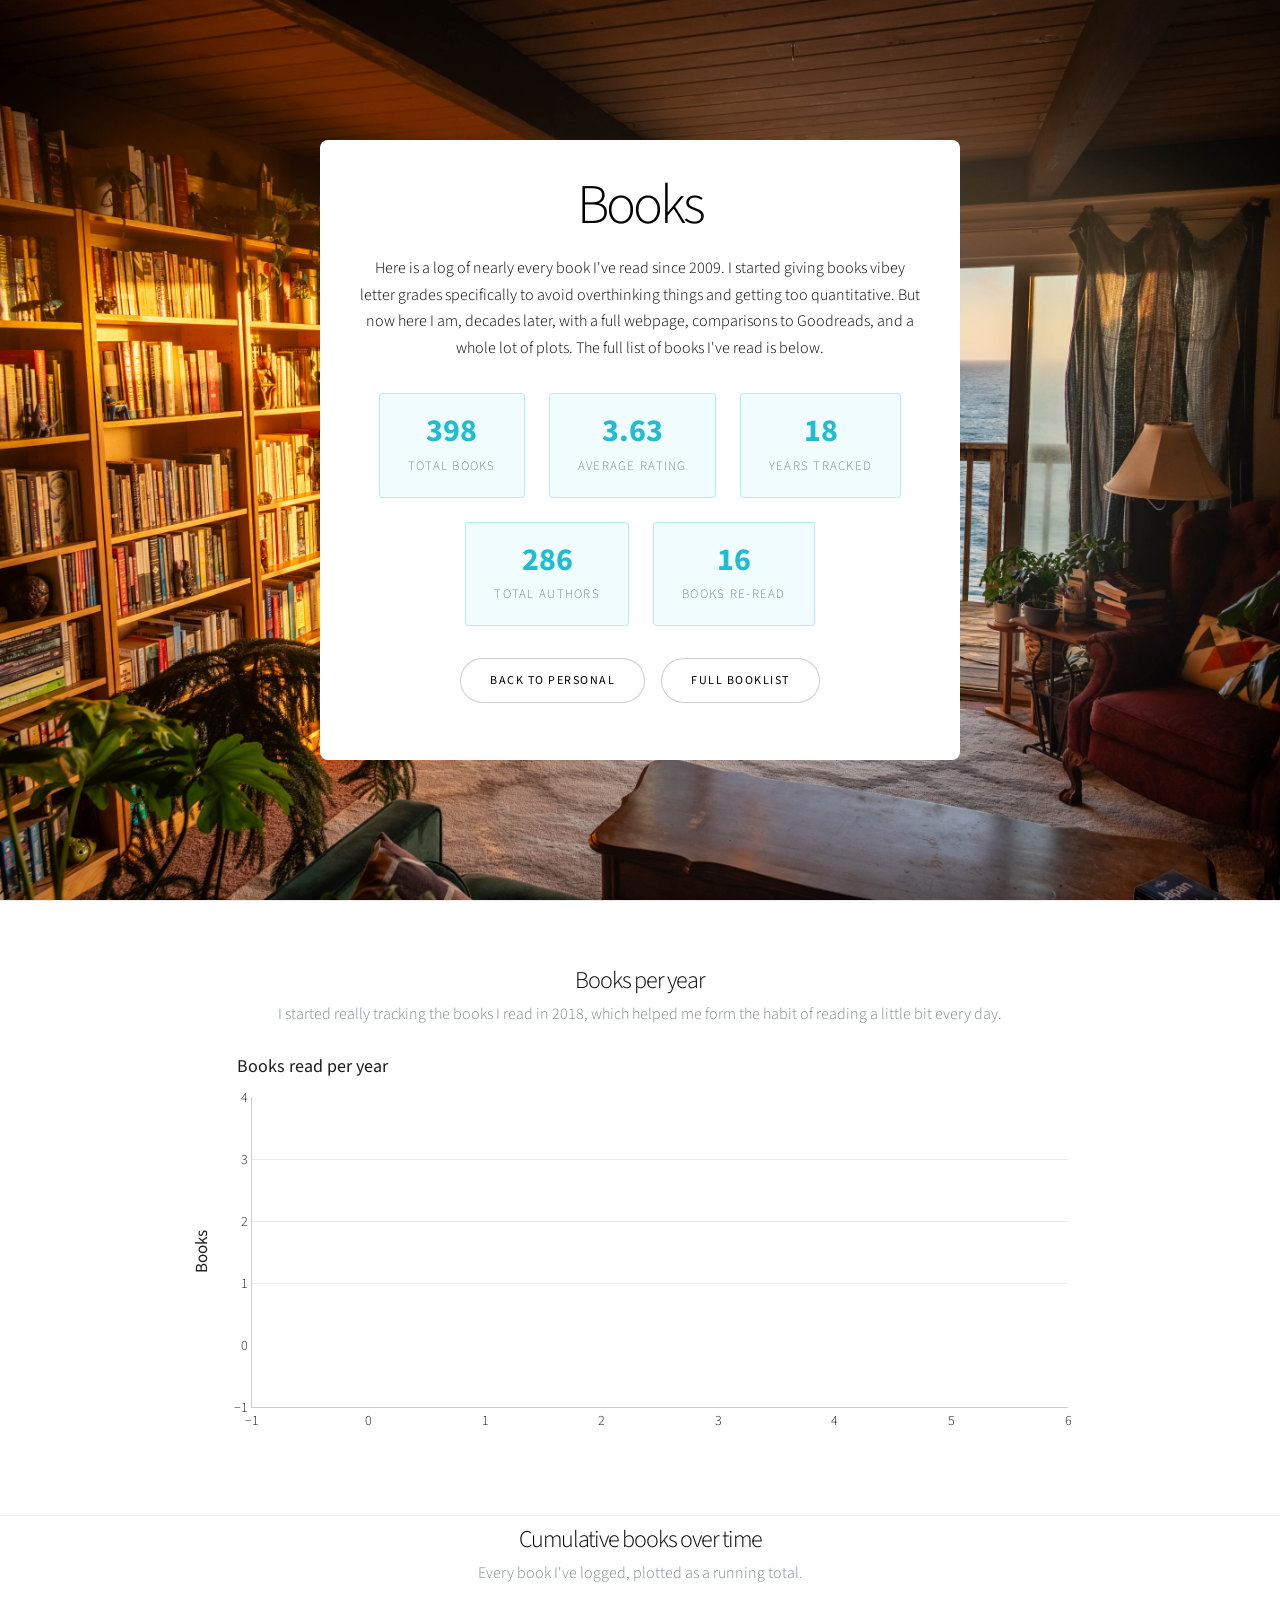
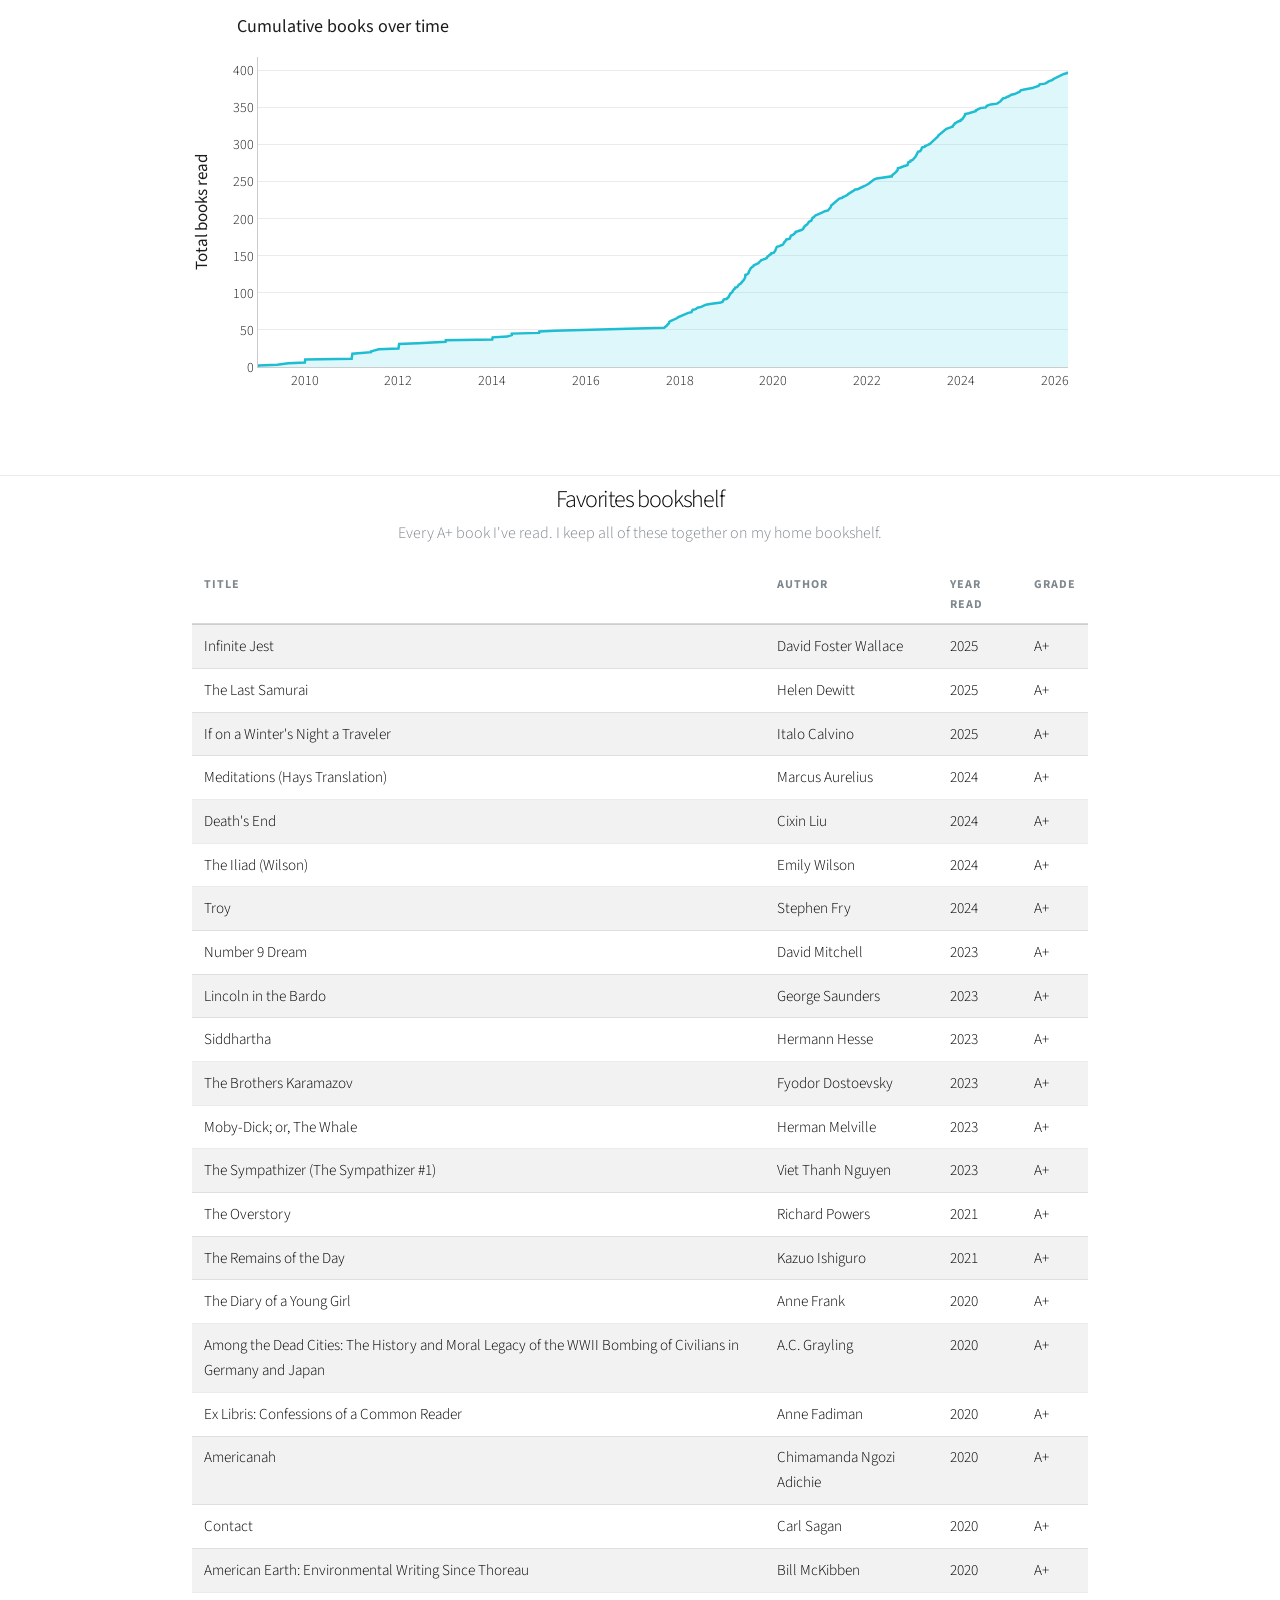
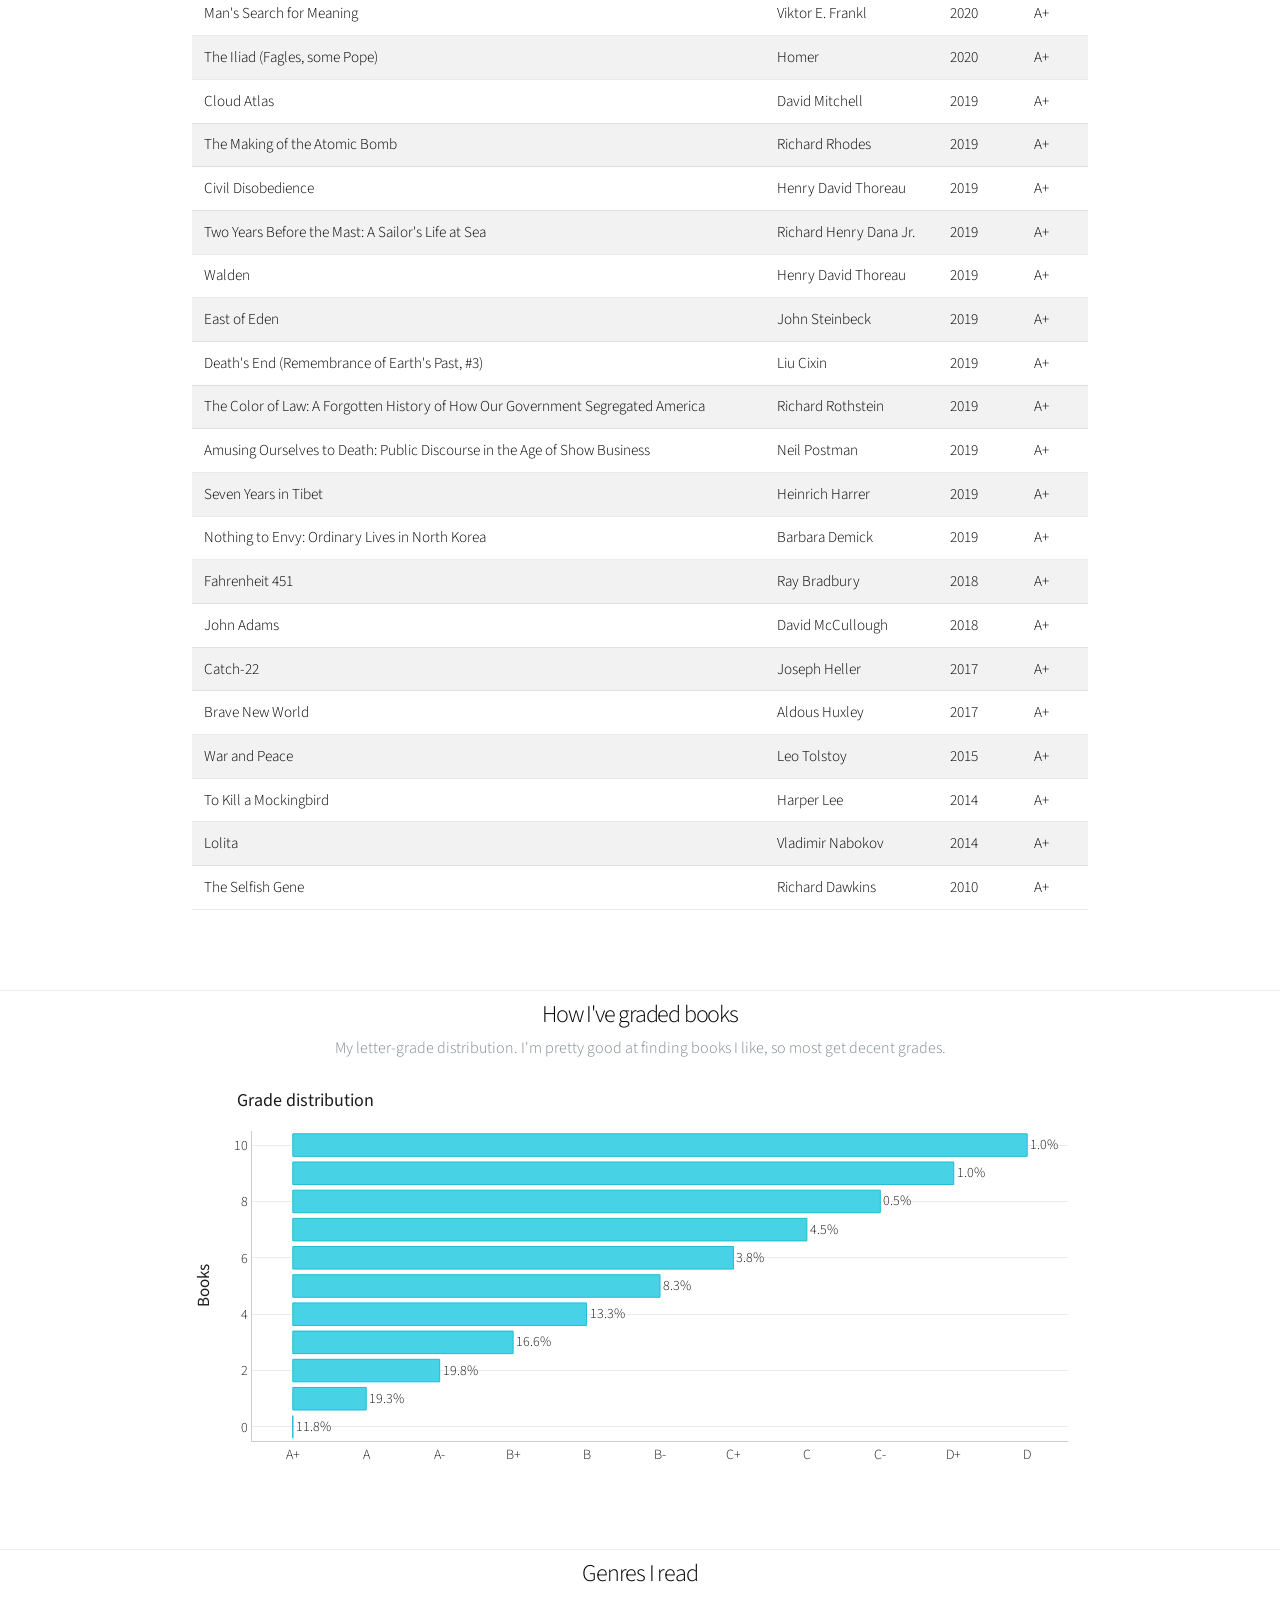
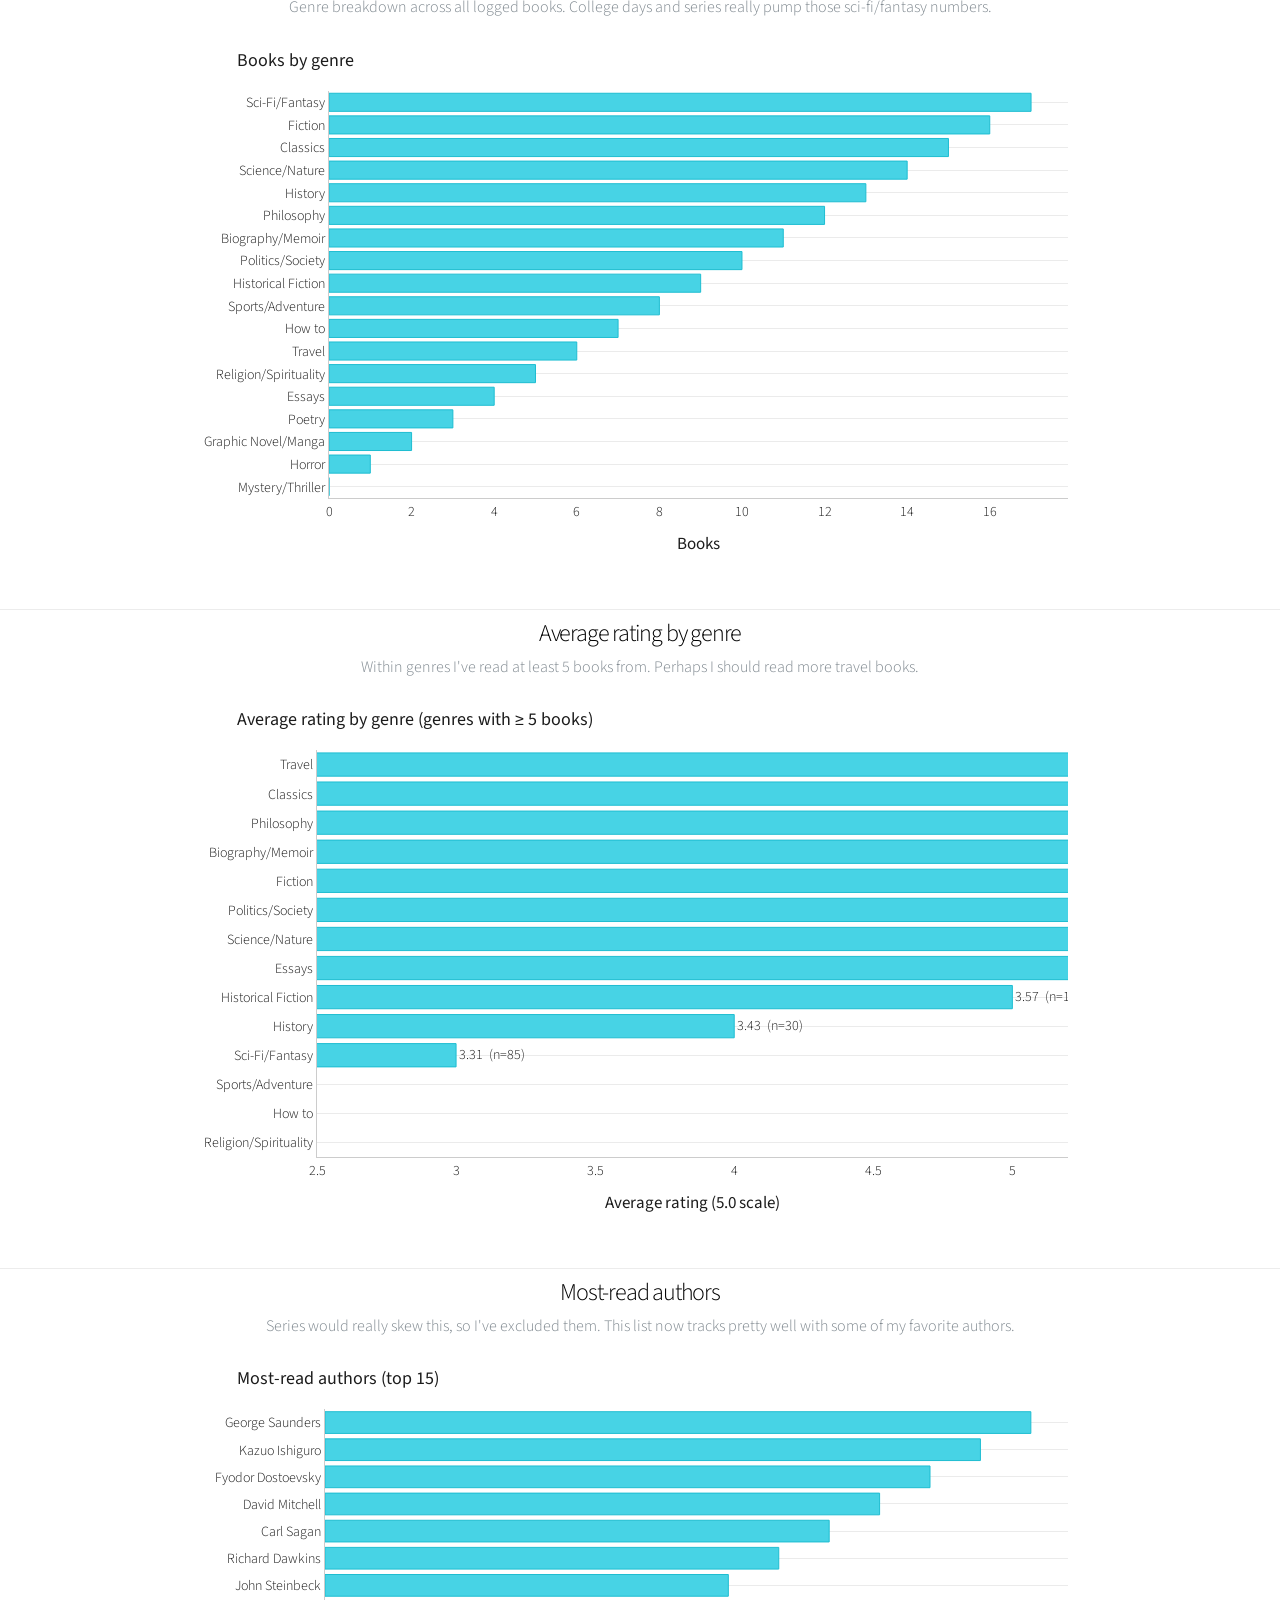
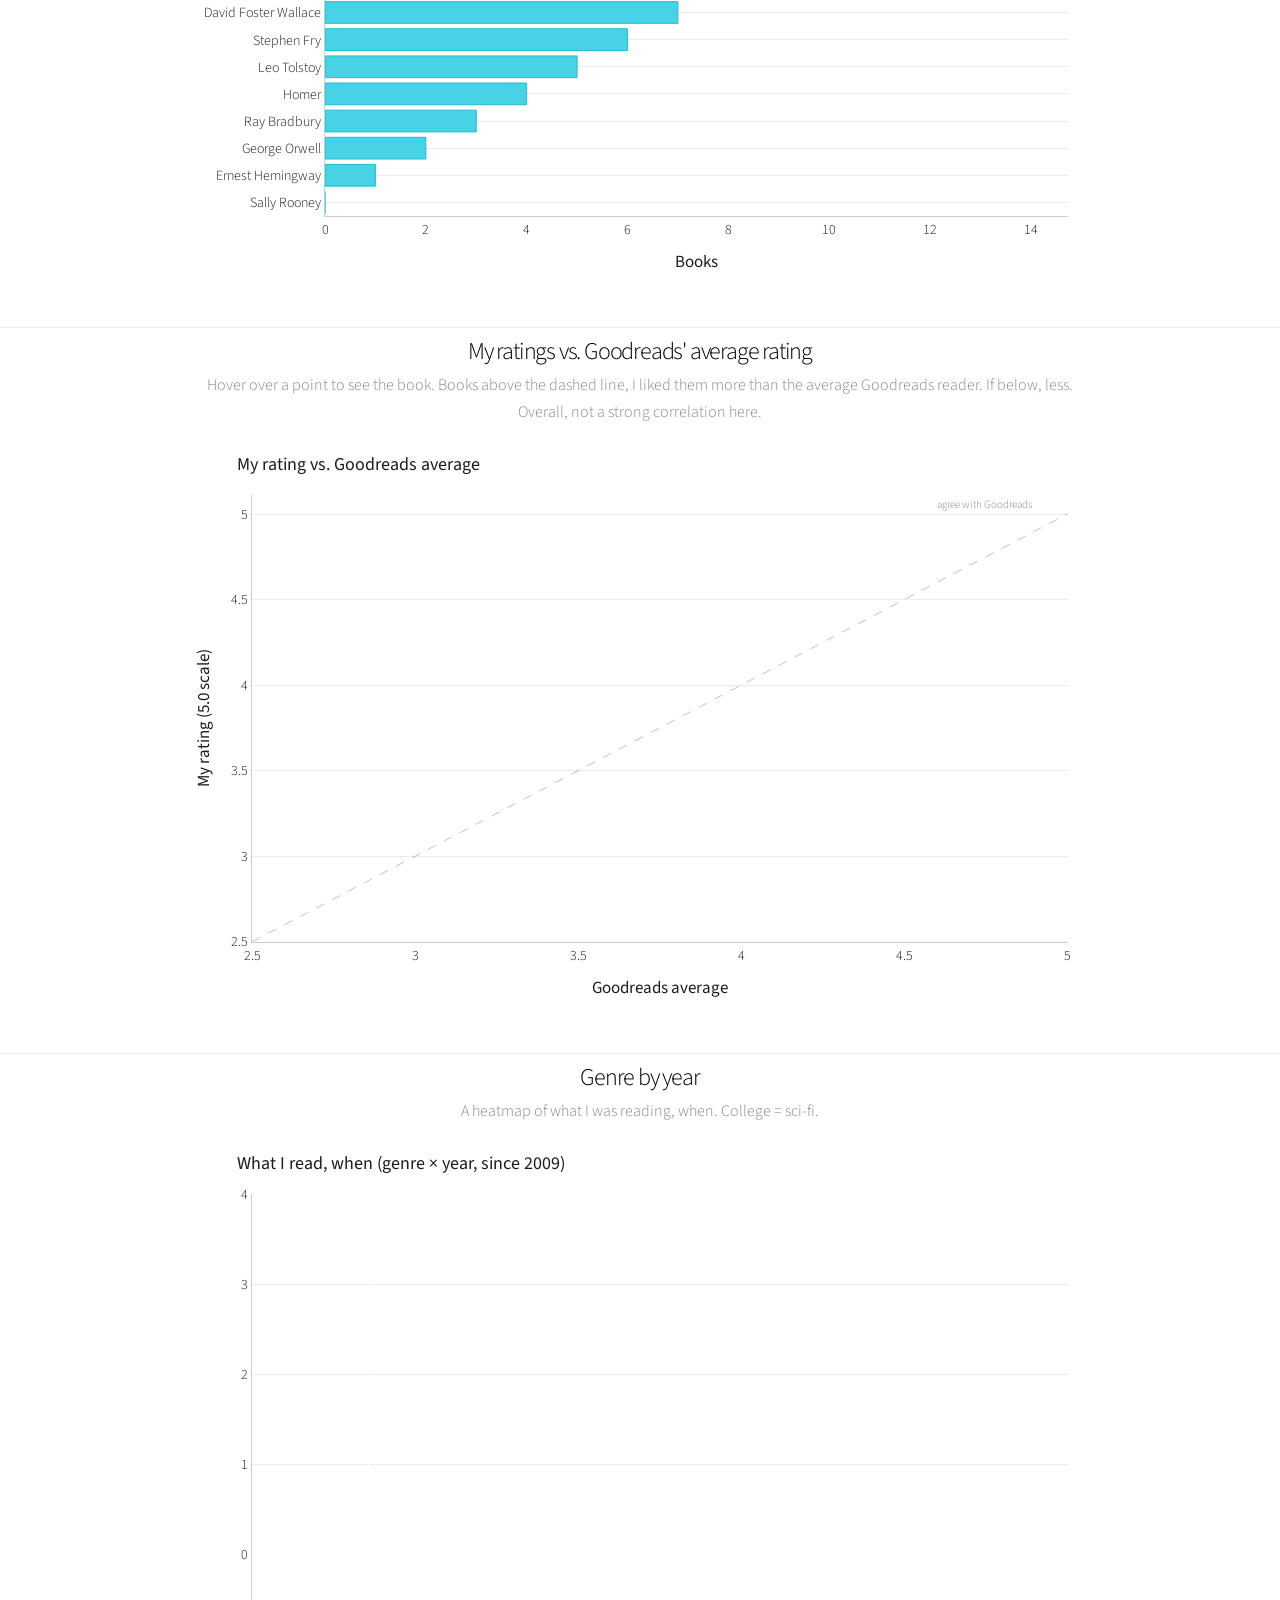
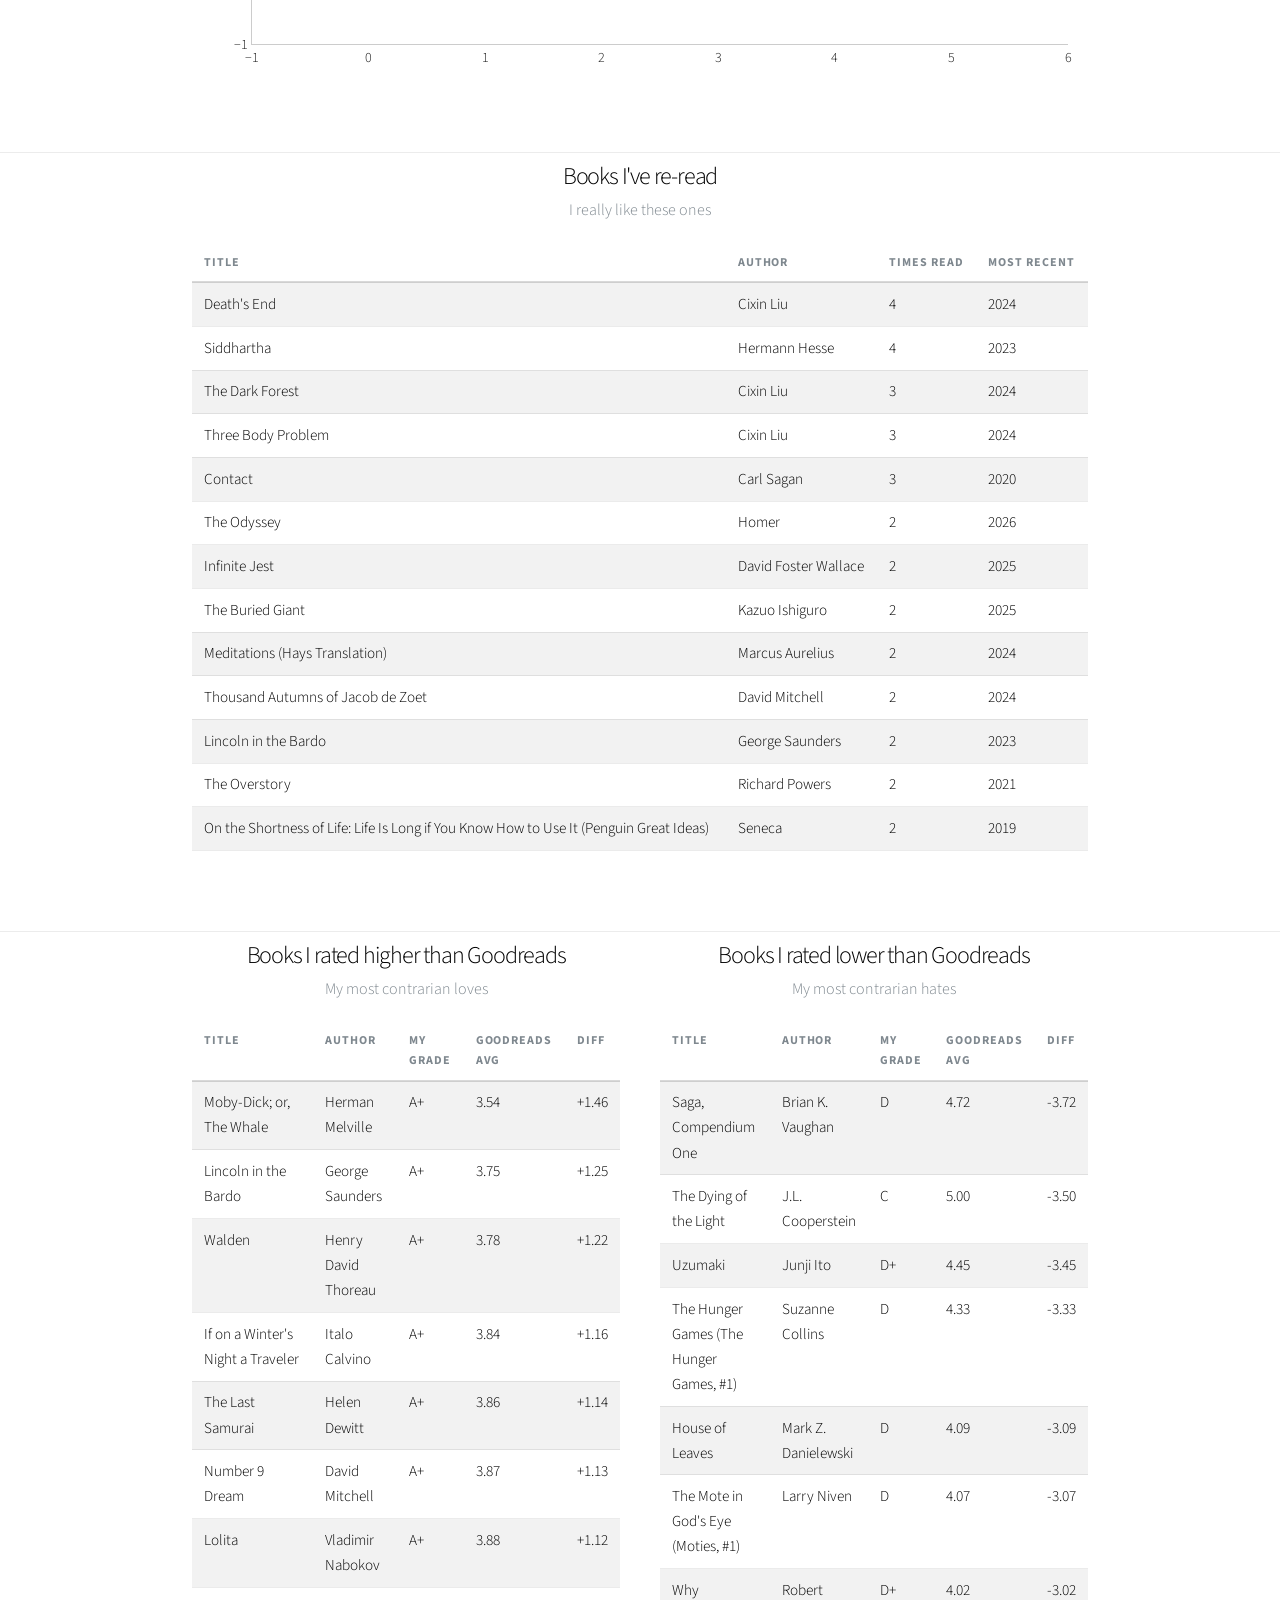
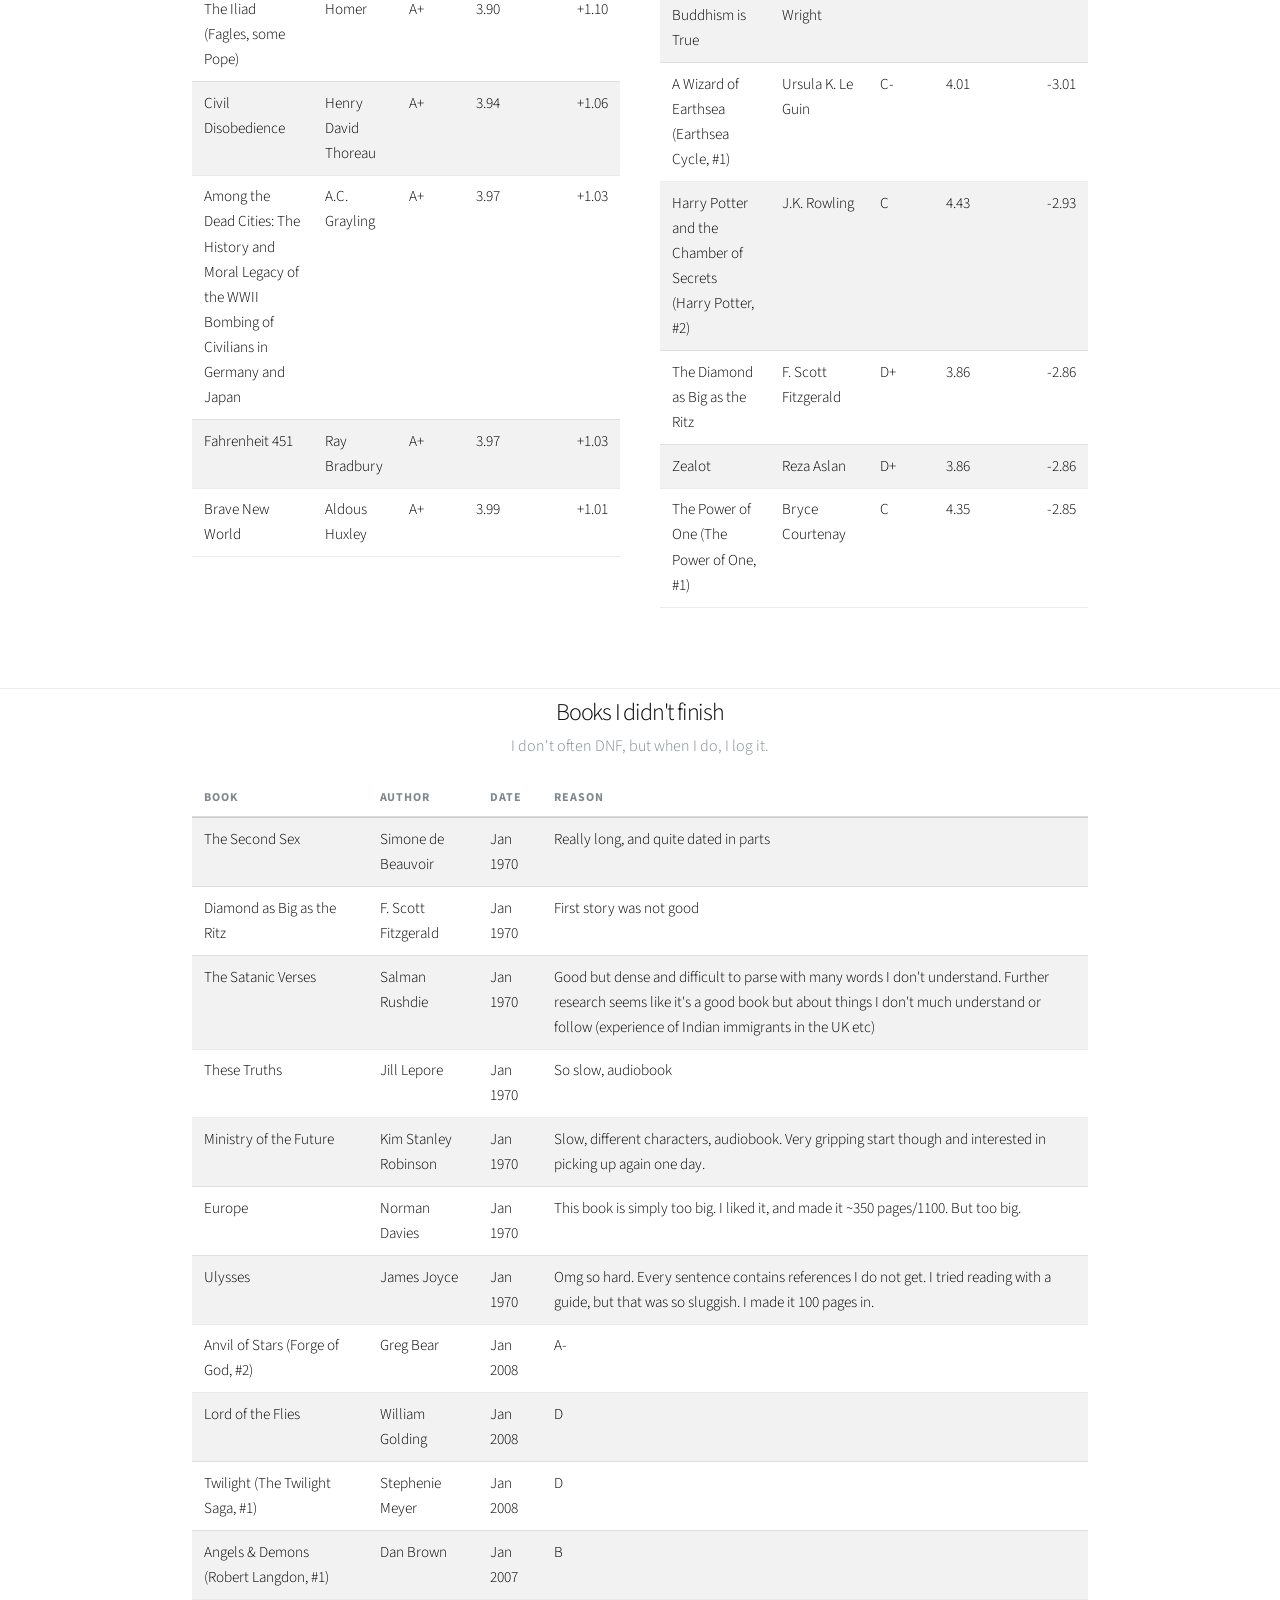
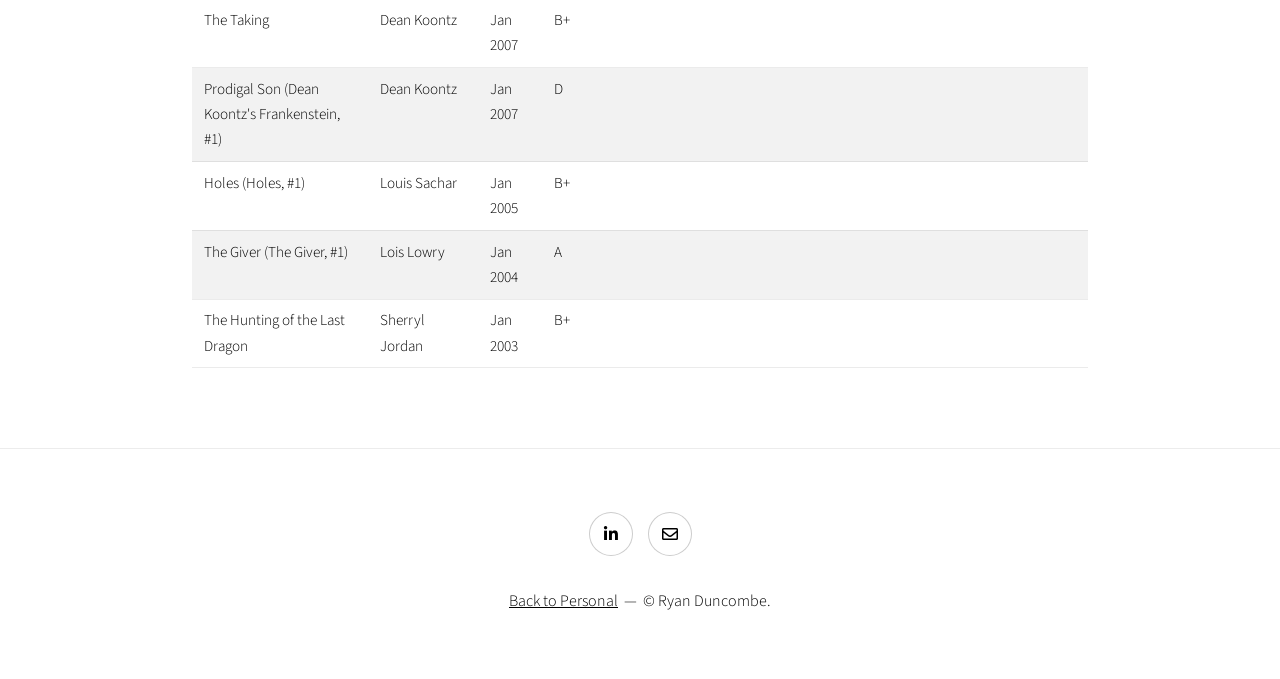
==== books.html @ fa7acc88 "added books.html" ====
<!DOCTYPE HTML>
<html>
<head>
<title>Ryan Duncombe — Books</title>
<meta charset="utf-8" />
<meta name="viewport" content="width=device-width, initial-scale=1, user-scalable=no" />
<link rel="stylesheet" href="assets/css/main.css" />
<noscript><link rel="stylesheet" href="assets/css/noscript.css" /></noscript>
<script src="https://cdn.plot.ly/plotly-2.35.2.min.js" charset="utf-8"></script>
<style>
#wrapper > section.banner .content {
    text-align: center;
    padding: 2rem 2.5rem 1rem;
}
#wrapper > section.banner .content h1 { margin-top: 0; margin-bottom: 1rem; }
#wrapper > section.banner .content .actions { justify-content: center; }

.books-stats {
    list-style: none; padding: 0; margin: 2rem 0 0;
    display: flex; flex-wrap: wrap; gap: 1.5rem; justify-content: center;
}
.books-stats li {
    padding: 1.25rem 1.75rem; min-width: 9rem;
    background: rgba(71, 211, 229, 0.08);
    border: 1px solid rgba(71, 211, 229, 0.35);
    border-radius: 4px; text-align: center;
}
.books-stats .stat-num {
    display: block; font-size: 2rem; font-weight: 700; color: #1ebdd1;
    line-height: 1.1;
}
.books-stats .stat-label {
    display: block; font-size: 0.8rem; letter-spacing: 0.1em;
    text-transform: uppercase; color: #7f888f; margin-top: 0.4rem;
}

.chart-section { padding-bottom: 1rem; }
.chart-section .inner { max-width: 1100px; margin: 0 auto; padding: 3rem 2rem; }
.chart-section + .chart-section .inner { padding-top: 0.5rem; }
.chart-section h3 { margin-bottom: 0.25rem; }
.chart-section .blurb { color: #7f888f; margin-bottom: 1.25rem; }

.books-table { width: 100%; border-collapse: collapse; margin-top: 1rem; }
.books-table th, .books-table td {
    padding: 0.55rem 0.75rem; border-bottom: 1px solid rgba(0,0,0,0.08);
    text-align: left; font-size: 0.95rem;
}
.books-table th {
    font-weight: 700; text-transform: uppercase; letter-spacing: 0.08em;
    font-size: 0.75rem; color: #7f888f; border-bottom: 2px solid rgba(0,0,0,0.15);
}
.books-table tbody tr:hover { background: rgba(71, 211, 229, 0.06); }

.two-col { display: grid; grid-template-columns: 1fr 1fr; gap: 2.5rem; }
@media (max-width: 900px) { .two-col { grid-template-columns: 1fr; } }
</style>
</head>
<body class="is-preload">
<div id="wrapper" class="divided">

  <section class="banner style2 orient-center content-align-center image-position-center onload-image-fade-in fullscreen">
    <div class="content">
      <h1>Books</h1>
      <p>Here is a log of nearly every book I've read since 2009. I started giving books vibey letter grades specifically to avoid overthinking things and getting too quantitative. But now here I am, decades later, with a full webpage, comparisons to Goodreads, and a whole lot of plots. The full list of books I've read is below.</p>
      <ul class="books-stats"><li><span class="stat-num">398</span><span class="stat-label">Total books</span></li><li><span class="stat-num">3.63</span><span class="stat-label">Average rating</span></li><li><span class="stat-num">18</span><span class="stat-label">Years tracked</span></li><li><span class="stat-num">286</span><span class="stat-label">Total authors</span></li><li><span class="stat-num">16</span><span class="stat-label">Books re-read</span></li></ul>
      <ul class="actions" style="justify-content:center; margin-top:2rem;">
        <li><a href="personal.html" class="button">Back to Personal</a></li>
        <li><a href="https://docs.google.com/spreadsheets/d/1mII4DnEvJ5OjeU0u0IXgfmgKPfY6ymeP/edit?gid=2023378342#gid=2023378342" class="button">Full booklist</a></li>
      </ul>
    </div>
    <div class="image">
      <img src="images/books.jpg" alt="" style="object-position: center;" />
    </div>
  </section>

  <section class="wrapper style1 align-center chart-section">
    <div class="inner">
      <h3>Books per year</h3>
      <p class="blurb">I started really tracking the books I read in 2018, which helped me form the habit of reading a little bit every day.</p>
      <div>                            <div id="64319f92-03b7-4457-ab54-23e6d200a0f7" class="plotly-graph-div" style="height:420px; width:100%;"></div>            <script>                window.PLOTLYENV=window.PLOTLYENV || {};                                if (document.getElementById("64319f92-03b7-4457-ab54-23e6d200a0f7")) {                    Plotly.newPlot(                        "64319f92-03b7-4457-ab54-23e6d200a0f7",                        [{"hovertemplate":"\u003cb\u003e%{x}\u003c\u002fb\u003e\u003cbr\u003e%{y} books\u003cextra\u003e\u003c\u002fextra\u003e","marker":{"color":"#47D3E5","line":{"color":"#1ebdd1","width":1}},"x":{"dtype":"i2","bdata":"2QfaB9sH3AfdB94H3wfgB+EH4gfjB+QH5QfmB+cH6AfpB+oH"},"y":{"dtype":"i1","bdata":"BgUOCAQJBAIQGD41JyQ0HxgJ"},"type":"bar"}],                        {"template":{"data":{"histogram2dcontour":[{"type":"histogram2dcontour","colorbar":{"outlinewidth":0,"ticks":""},"colorscale":[[0.0,"#0d0887"],[0.1111111111111111,"#46039f"],[0.2222222222222222,"#7201a8"],[0.3333333333333333,"#9c179e"],[0.4444444444444444,"#bd3786"],[0.5555555555555556,"#d8576b"],[0.6666666666666666,"#ed7953"],[0.7777777777777778,"#fb9f3a"],[0.8888888888888888,"#fdca26"],[1.0,"#f0f921"]]}],"choropleth":[{"type":"choropleth","colorbar":{"outlinewidth":0,"ticks":""}}],"histogram2d":[{"type":"histogram2d","colorbar":{"outlinewidth":0,"ticks":""},"colorscale":[[0.0,"#0d0887"],[0.1111111111111111,"#46039f"],[0.2222222222222222,"#7201a8"],[0.3333333333333333,"#9c179e"],[0.4444444444444444,"#bd3786"],[0.5555555555555556,"#d8576b"],[0.6666666666666666,"#ed7953"],[0.7777777777777778,"#fb9f3a"],[0.8888888888888888,"#fdca26"],[1.0,"#f0f921"]]}],"heatmap":[{"type":"heatmap","colorbar":{"outlinewidth":0,"ticks":""},"colorscale":[[0.0,"#0d0887"],[0.1111111111111111,"#46039f"],[0.2222222222222222,"#7201a8"],[0.3333333333333333,"#9c179e"],[0.4444444444444444,"#bd3786"],[0.5555555555555556,"#d8576b"],[0.6666666666666666,"#ed7953"],[0.7777777777777778,"#fb9f3a"],[0.8888888888888888,"#fdca26"],[1.0,"#f0f921"]]}],"contourcarpet":[{"type":"contourcarpet","colorbar":{"outlinewidth":0,"ticks":""}}],"contour":[{"type":"contour","colorbar":{"outlinewidth":0,"ticks":""},"colorscale":[[0.0,"#0d0887"],[0.1111111111111111,"#46039f"],[0.2222222222222222,"#7201a8"],[0.3333333333333333,"#9c179e"],[0.4444444444444444,"#bd3786"],[0.5555555555555556,"#d8576b"],[0.6666666666666666,"#ed7953"],[0.7777777777777778,"#fb9f3a"],[0.8888888888888888,"#fdca26"],[1.0,"#f0f921"]]}],"surface":[{"type":"surface","colorbar":{"outlinewidth":0,"ticks":""},"colorscale":[[0.0,"#0d0887"],[0.1111111111111111,"#46039f"],[0.2222222222222222,"#7201a8"],[0.3333333333333333,"#9c179e"],[0.4444444444444444,"#bd3786"],[0.5555555555555556,"#d8576b"],[0.6666666666666666,"#ed7953"],[0.7777777777777778,"#fb9f3a"],[0.8888888888888888,"#fdca26"],[1.0,"#f0f921"]]}],"mesh3d":[{"type":"mesh3d","colorbar":{"outlinewidth":0,"ticks":""}}],"scatter":[{"fillpattern":{"fillmode":"overlay","size":10,"solidity":0.2},"type":"scatter"}],"parcoords":[{"type":"parcoords","line":{"colorbar":{"outlinewidth":0,"ticks":""}}}],"scatterpolargl":[{"type":"scatterpolargl","marker":{"colorbar":{"outlinewidth":0,"ticks":""}}}],"bar":[{"error_x":{"color":"#2a3f5f"},"error_y":{"color":"#2a3f5f"},"marker":{"line":{"color":"#E5ECF6","width":0.5},"pattern":{"fillmode":"overlay","size":10,"solidity":0.2}},"type":"bar"}],"scattergeo":[{"type":"scattergeo","marker":{"colorbar":{"outlinewidth":0,"ticks":""}}}],"scatterpolar":[{"type":"scatterpolar","marker":{"colorbar":{"outlinewidth":0,"ticks":""}}}],"histogram":[{"marker":{"pattern":{"fillmode":"overlay","size":10,"solidity":0.2}},"type":"histogram"}],"scattergl":[{"type":"scattergl","marker":{"colorbar":{"outlinewidth":0,"ticks":""}}}],"scatter3d":[{"type":"scatter3d","line":{"colorbar":{"outlinewidth":0,"ticks":""}},"marker":{"colorbar":{"outlinewidth":0,"ticks":""}}}],"scattermap":[{"type":"scattermap","marker":{"colorbar":{"outlinewidth":0,"ticks":""}}}],"scattermapbox":[{"type":"scattermapbox","marker":{"colorbar":{"outlinewidth":0,"ticks":""}}}],"scatterternary":[{"type":"scatterternary","marker":{"colorbar":{"outlinewidth":0,"ticks":""}}}],"scattercarpet":[{"type":"scattercarpet","marker":{"colorbar":{"outlinewidth":0,"ticks":""}}}],"carpet":[{"aaxis":{"endlinecolor":"#2a3f5f","gridcolor":"white","linecolor":"white","minorgridcolor":"white","startlinecolor":"#2a3f5f"},"baxis":{"endlinecolor":"#2a3f5f","gridcolor":"white","linecolor":"white","minorgridcolor":"white","startlinecolor":"#2a3f5f"},"type":"carpet"}],"table":[{"cells":{"fill":{"color":"#EBF0F8"},"line":{"color":"white"}},"header":{"fill":{"color":"#C8D4E3"},"line":{"color":"white"}},"type":"table"}],"barpolar":[{"marker":{"line":{"color":"#E5ECF6","width":0.5},"pattern":{"fillmode":"overlay","size":10,"solidity":0.2}},"type":"barpolar"}],"pie":[{"automargin":true,"type":"pie"}]},"layout":{"autotypenumbers":"strict","colorway":["#636efa","#EF553B","#00cc96","#ab63fa","#FFA15A","#19d3f3","#FF6692","#B6E880","#FF97FF","#FECB52"],"font":{"color":"#2a3f5f"},"hovermode":"closest","hoverlabel":{"align":"left"},"paper_bgcolor":"white","plot_bgcolor":"#E5ECF6","polar":{"bgcolor":"#E5ECF6","angularaxis":{"gridcolor":"white","linecolor":"white","ticks":""},"radialaxis":{"gridcolor":"white","linecolor":"white","ticks":""}},"ternary":{"bgcolor":"#E5ECF6","aaxis":{"gridcolor":"white","linecolor":"white","ticks":""},"baxis":{"gridcolor":"white","linecolor":"white","ticks":""},"caxis":{"gridcolor":"white","linecolor":"white","ticks":""}},"coloraxis":{"colorbar":{"outlinewidth":0,"ticks":""}},"colorscale":{"sequential":[[0.0,"#0d0887"],[0.1111111111111111,"#46039f"],[0.2222222222222222,"#7201a8"],[0.3333333333333333,"#9c179e"],[0.4444444444444444,"#bd3786"],[0.5555555555555556,"#d8576b"],[0.6666666666666666,"#ed7953"],[0.7777777777777778,"#fb9f3a"],[0.8888888888888888,"#fdca26"],[1.0,"#f0f921"]],"sequentialminus":[[0.0,"#0d0887"],[0.1111111111111111,"#46039f"],[0.2222222222222222,"#7201a8"],[0.3333333333333333,"#9c179e"],[0.4444444444444444,"#bd3786"],[0.5555555555555556,"#d8576b"],[0.6666666666666666,"#ed7953"],[0.7777777777777778,"#fb9f3a"],[0.8888888888888888,"#fdca26"],[1.0,"#f0f921"]],"diverging":[[0,"#8e0152"],[0.1,"#c51b7d"],[0.2,"#de77ae"],[0.3,"#f1b6da"],[0.4,"#fde0ef"],[0.5,"#f7f7f7"],[0.6,"#e6f5d0"],[0.7,"#b8e186"],[0.8,"#7fbc41"],[0.9,"#4d9221"],[1,"#276419"]]},"xaxis":{"gridcolor":"white","linecolor":"white","ticks":"","title":{"standoff":15},"zerolinecolor":"white","automargin":true,"zerolinewidth":2},"yaxis":{"gridcolor":"white","linecolor":"white","ticks":"","title":{"standoff":15},"zerolinecolor":"white","automargin":true,"zerolinewidth":2},"scene":{"xaxis":{"backgroundcolor":"#E5ECF6","gridcolor":"white","linecolor":"white","showbackground":true,"ticks":"","zerolinecolor":"white","gridwidth":2},"yaxis":{"backgroundcolor":"#E5ECF6","gridcolor":"white","linecolor":"white","showbackground":true,"ticks":"","zerolinecolor":"white","gridwidth":2},"zaxis":{"backgroundcolor":"#E5ECF6","gridcolor":"white","linecolor":"white","showbackground":true,"ticks":"","zerolinecolor":"white","gridwidth":2}},"shapedefaults":{"line":{"color":"#2a3f5f"}},"annotationdefaults":{"arrowcolor":"#2a3f5f","arrowhead":0,"arrowwidth":1},"geo":{"bgcolor":"white","landcolor":"#E5ECF6","subunitcolor":"white","showland":true,"showlakes":true,"lakecolor":"white"},"title":{"x":0.05},"mapbox":{"style":"light"}}},"title":{"text":"Books read per year","font":{"size":18}},"xaxis":{"title":{},"showgrid":false,"linecolor":"rgba(0,0,0,0.2)"},"yaxis":{"title":{"text":"Books"},"gridcolor":"rgba(0,0,0,0.08)","linecolor":"rgba(0,0,0,0.2)"},"font":{"family":"\"Source Sans Pro\", Helvetica, sans-serif","color":"#1c1c1c","size":14},"margin":{"l":60,"r":20,"t":50,"b":60},"hoverlabel":{"font":{"family":"\"Source Sans Pro\", Helvetica, sans-serif"}},"paper_bgcolor":"rgba(0,0,0,0)","plot_bgcolor":"rgba(0,0,0,0)","height":420},                        {"displaylogo": false, "responsive": true}                    )                };            </script>        </div>
    </div>
  </section>

  <section class="wrapper style1 align-center chart-section">
    <div class="inner">
      <h3>Cumulative books over time</h3>
      <p class="blurb">Every book I've logged, plotted as a running total.</p>
      <div>                            <div id="393f79cc-ad14-458d-8971-ec85436b8035" class="plotly-graph-div" style="height:420px; width:100%;"></div>            <script>                window.PLOTLYENV=window.PLOTLYENV || {};                                if (document.getElementById("393f79cc-ad14-458d-8971-ec85436b8035")) {                    Plotly.newPlot(                        "393f79cc-ad14-458d-8971-ec85436b8035",                        [{"fill":"tozeroy","fillcolor":"rgba(71, 211, 229, 0.18)","hovertemplate":"%{x|%b %Y}\u003cbr\u003e\u003cb\u003e%{y}\u003c\u002fb\u003e books read\u003cextra\u003e\u003c\u002fextra\u003e","line":{"color":"#1ebdd1","width":2.5},"mode":"lines","x":["2009-01-01T00:00:00.000000","2009-01-02T00:00:00.000000","2009-01-03T00:00:00.000000","2009-06-01T00:00:00.000000","2009-06-30T00:00:00.000000","2009-08-25T00:00:00.000000","2010-01-01T00:00:00.000000","2010-01-01T00:00:00.000000","2010-01-02T00:00:00.000000","2010-01-03T00:00:00.000000","2010-01-04T00:00:00.000000","2011-01-01T00:00:00.000000","2011-01-01T00:00:00.000000","2011-01-02T00:00:00.000000","2011-01-03T00:00:00.000000","2011-01-04T00:00:00.000000","2011-01-05T00:00:00.000000","2011-01-06T00:00:00.000000","2011-01-07T00:00:00.000000","2011-06-01T00:00:00.000000","2011-06-01T00:00:00.000000","2011-06-01T00:00:00.000000","2011-07-01T00:00:00.000000","2011-07-15T00:00:00.000000","2011-08-01T00:00:00.000000","2012-01-01T00:00:00.000000","2012-01-01T00:00:00.000000","2012-01-02T00:00:00.000000","2012-01-03T00:00:00.000000","2012-01-04T00:00:00.000000","2012-01-05T00:00:00.000000","2012-01-06T00:00:00.000000","2012-06-01T00:00:00.000000","2013-01-01T00:00:00.000000","2013-01-02T00:00:00.000000","2013-01-03T00:00:00.000000","2013-01-04T00:00:00.000000","2014-01-01T00:00:00.000000","2014-01-02T00:00:00.000000","2014-01-03T00:00:00.000000","2014-01-04T00:00:00.000000","2014-04-27T00:00:00.000000","2014-06-02T00:00:00.000000","2014-06-02T00:00:00.000000","2014-06-02T00:00:00.000000","2014-06-02T00:00:00.000000","2015-01-01T00:00:00.000000","2015-01-02T00:00:00.000000","2015-01-03T00:00:00.000000","2015-05-01T00:00:00.000000","2016-01-01T00:00:00.000000","2016-01-01T00:00:00.000000","2017-05-01T00:00:00.000000","2017-09-03T00:00:00.000000","2017-09-09T00:00:00.000000","2017-09-22T00:00:00.000000","2017-09-25T00:00:00.000000","2017-09-27T00:00:00.000000","2017-10-05T00:00:00.000000","2017-10-10T00:00:00.000000","2017-10-10T00:00:00.000000","2017-10-12T00:00:00.000000","2017-10-21T00:00:00.000000","2017-11-04T00:00:00.000000","2017-11-26T00:00:00.000000","2017-11-28T00:00:00.000000","2017-12-13T00:00:00.000000","2017-12-18T00:00:00.000000","2018-01-01T00:00:00.000000","2018-01-09T00:00:00.000000","2018-01-20T00:00:00.000000","2018-02-02T00:00:00.000000","2018-02-18T00:00:00.000000","2018-03-09T00:00:00.000000","2018-04-03T00:00:00.000000","2018-04-06T00:00:00.000000","2018-04-10T00:00:00.000000","2018-04-12T00:00:00.000000","2018-05-06T00:00:00.000000","2018-05-14T00:00:00.000000","2018-05-20T00:00:00.000000","2018-06-18T00:00:00.000000","2018-06-28T00:00:00.000000","2018-07-13T00:00:00.000000","2018-07-25T00:00:00.000000","2018-08-25T00:00:00.000000","2018-11-14T00:00:00.000000","2018-11-18T00:00:00.000000","2018-12-02T00:00:00.000000","2018-12-05T00:00:00.000000","2018-12-08T00:00:00.000000","2018-12-10T00:00:00.000000","2019-01-03T00:00:00.000000","2019-01-10T00:00:00.000000","2019-01-17T00:00:00.000000","2019-01-20T00:00:00.000000","2019-01-21T00:00:00.000000","2019-01-27T00:00:00.000000","2019-01-30T00:00:00.000000","2019-01-30T00:00:00.000000","2019-02-12T00:00:00.000000","2019-02-16T00:00:00.000000","2019-02-17T00:00:00.000000","2019-02-20T00:00:00.000000","2019-02-27T00:00:00.000000","2019-03-01T00:00:00.000000","2019-03-10T00:00:00.000000","2019-03-10T00:00:00.000000","2019-03-26T00:00:00.000000","2019-03-31T00:00:00.000000","2019-03-31T00:00:00.000000","2019-04-07T00:00:00.000000","2019-04-19T00:00:00.000000","2019-04-25T00:00:00.000000","2019-04-28T00:00:00.000000","2019-05-06T00:00:00.000000","2019-05-12T00:00:00.000000","2019-05-18T00:00:00.000000","2019-05-18T00:00:00.000000","2019-05-21T00:00:00.000000","2019-05-26T00:00:00.000000","2019-05-27T00:00:00.000000","2019-05-27T00:00:00.000000","2019-05-27T00:00:00.000000","2019-05-28T00:00:00.000000","2019-06-13T00:00:00.000000","2019-06-23T00:00:00.000000","2019-06-23T00:00:00.000000","2019-06-23T00:00:00.000000","2019-06-25T00:00:00.000000","2019-06-30T00:00:00.000000","2019-07-01T00:00:00.000000","2019-07-01T00:00:00.000000","2019-07-08T00:00:00.000000","2019-07-13T00:00:00.000000","2019-07-31T00:00:00.000000","2019-07-31T00:00:00.000000","2019-08-01T00:00:00.000000","2019-08-20T00:00:00.000000","2019-09-03T00:00:00.000000","2019-09-08T00:00:00.000000","2019-09-10T00:00:00.000000","2019-09-24T00:00:00.000000","2019-09-24T00:00:00.000000","2019-09-27T00:00:00.000000","2019-10-31T00:00:00.000000","2019-11-02T00:00:00.000000","2019-11-12T00:00:00.000000","2019-11-12T00:00:00.000000","2019-11-17T00:00:00.000000","2019-11-27T00:00:00.000000","2019-12-01T00:00:00.000000","2019-12-14T00:00:00.000000","2019-12-14T00:00:00.000000","2020-01-05T00:00:00.000000","2020-01-12T00:00:00.000000","2020-01-13T00:00:00.000000","2020-01-17T00:00:00.000000","2020-01-18T00:00:00.000000","2020-01-21T00:00:00.000000","2020-01-26T00:00:00.000000","2020-01-28T00:00:00.000000","2020-01-29T00:00:00.000000","2020-02-16T00:00:00.000000","2020-03-09T00:00:00.000000","2020-03-14T00:00:00.000000","2020-03-20T00:00:00.000000","2020-03-21T00:00:00.000000","2020-03-25T00:00:00.000000","2020-04-01T00:00:00.000000","2020-04-04T00:00:00.000000","2020-04-08T00:00:00.000000","2020-04-12T00:00:00.000000","2020-05-08T00:00:00.000000","2020-05-12T00:00:00.000000","2020-05-15T00:00:00.000000","2020-05-17T00:00:00.000000","2020-05-17T00:00:00.000000","2020-06-01T00:00:00.000000","2020-06-08T00:00:00.000000","2020-06-18T00:00:00.000000","2020-06-21T00:00:00.000000","2020-06-22T00:00:00.000000","2020-07-17T00:00:00.000000","2020-08-07T00:00:00.000000","2020-08-11T00:00:00.000000","2020-08-21T00:00:00.000000","2020-08-23T00:00:00.000000","2020-08-24T00:00:00.000000","2020-08-27T00:00:00.000000","2020-09-06T00:00:00.000000","2020-09-08T00:00:00.000000","2020-09-20T00:00:00.000000","2020-09-26T00:00:00.000000","2020-10-03T00:00:00.000000","2020-10-07T00:00:00.000000","2020-10-07T00:00:00.000000","2020-10-22T00:00:00.000000","2020-10-23T00:00:00.000000","2020-10-25T00:00:00.000000","2020-10-30T00:00:00.000000","2020-11-01T00:00:00.000000","2020-11-12T00:00:00.000000","2020-11-15T00:00:00.000000","2020-11-21T00:00:00.000000","2020-12-05T00:00:00.000000","2020-12-28T00:00:00.000000","2021-01-01T00:00:00.000000","2021-01-14T00:00:00.000000","2021-01-23T00:00:00.000000","2021-02-06T00:00:00.000000","2021-03-02T00:00:00.000000","2021-03-09T00:00:00.000000","2021-03-11T00:00:00.000000","2021-03-20T00:00:00.000000","2021-03-21T00:00:00.000000","2021-03-24T00:00:00.000000","2021-03-25T00:00:00.000000","2021-03-28T00:00:00.000000","2021-04-06T00:00:00.000000","2021-04-13T00:00:00.000000","2021-04-20T00:00:00.000000","2021-04-23T00:00:00.000000","2021-04-25T00:00:00.000000","2021-05-02T00:00:00.000000","2021-05-16T00:00:00.000000","2021-05-21T00:00:00.000000","2021-05-29T00:00:00.000000","2021-06-21T00:00:00.000000","2021-06-25T00:00:00.000000","2021-07-10T00:00:00.000000","2021-07-31T00:00:00.000000","2021-08-02T00:00:00.000000","2021-08-05T00:00:00.000000","2021-08-18T00:00:00.000000","2021-08-31T00:00:00.000000","2021-09-05T00:00:00.000000","2021-09-12T00:00:00.000000","2021-09-20T00:00:00.000000","2021-09-26T00:00:00.000000","2021-10-24T00:00:00.000000","2021-11-06T00:00:00.000000","2021-11-29T00:00:00.000000","2021-11-30T00:00:00.000000","2021-12-12T00:00:00.000000","2021-12-23T00:00:00.000000","2022-01-09T00:00:00.000000","2022-01-13T00:00:00.000000","2022-01-20T00:00:00.000000","2022-01-26T00:00:00.000000","2022-02-05T00:00:00.000000","2022-02-09T00:00:00.000000","2022-02-19T00:00:00.000000","2022-02-26T00:00:00.000000","2022-03-17T00:00:00.000000","2022-05-12T00:00:00.000000","2022-06-05T00:00:00.000000","2022-07-13T00:00:00.000000","2022-07-13T00:00:00.000000","2022-07-21T00:00:00.000000","2022-07-28T00:00:00.000000","2022-08-01T00:00:00.000000","2022-08-07T00:00:00.000000","2022-08-15T00:00:00.000000","2022-08-20T00:00:00.000000","2022-08-26T00:00:00.000000","2022-08-28T00:00:00.000000","2022-08-28T00:00:00.000000","2022-08-29T00:00:00.000000","2022-09-19T00:00:00.000000","2022-10-01T00:00:00.000000","2022-10-18T00:00:00.000000","2022-11-11T00:00:00.000000","2022-11-13T00:00:00.000000","2022-11-14T00:00:00.000000","2022-11-17T00:00:00.000000","2022-11-19T00:00:00.000000","2022-12-04T00:00:00.000000","2022-12-05T00:00:00.000000","2022-12-22T00:00:00.000000","2022-12-26T00:00:00.000000","2022-12-26T00:00:00.000000","2023-01-05T00:00:00.000000","2023-01-12T00:00:00.000000","2023-01-15T00:00:00.000000","2023-01-18T00:00:00.000000","2023-01-18T00:00:00.000000","2023-01-23T00:00:00.000000","2023-01-26T00:00:00.000000","2023-01-30T00:00:00.000000","2023-02-02T00:00:00.000000","2023-02-18T00:00:00.000000","2023-02-25T00:00:00.000000","2023-02-27T00:00:00.000000","2023-03-01T00:00:00.000000","2023-03-02T00:00:00.000000","2023-03-05T00:00:00.000000","2023-03-27T00:00:00.000000","2023-03-29T00:00:00.000000","2023-04-16T00:00:00.000000","2023-05-01T00:00:00.000000","2023-05-08T00:00:00.000000","2023-05-12T00:00:00.000000","2023-05-19T00:00:00.000000","2023-05-24T00:00:00.000000","2023-05-26T00:00:00.000000","2023-06-04T00:00:00.000000","2023-06-14T00:00:00.000000","2023-06-15T00:00:00.000000","2023-06-29T00:00:00.000000","2023-07-01T00:00:00.000000","2023-07-08T00:00:00.000000","2023-07-10T00:00:00.000000","2023-07-17T00:00:00.000000","2023-07-20T00:00:00.000000","2023-08-01T00:00:00.000000","2023-08-04T00:00:00.000000","2023-08-16T00:00:00.000000","2023-08-24T00:00:00.000000","2023-08-30T00:00:00.000000","2023-08-31T00:00:00.000000","2023-09-11T00:00:00.000000","2023-09-27T00:00:00.000000","2023-10-16T00:00:00.000000","2023-10-30T00:00:00.000000","2023-10-31T00:00:00.000000","2023-11-12T00:00:00.000000","2023-11-12T00:00:00.000000","2023-11-14T00:00:00.000000","2023-11-24T00:00:00.000000","2023-11-26T00:00:00.000000","2023-12-12T00:00:00.000000","2023-12-30T00:00:00.000000","2023-12-30T00:00:00.000000","2024-01-13T00:00:00.000000","2024-01-16T00:00:00.000000","2024-01-16T00:00:00.000000","2024-01-23T00:00:00.000000","2024-01-28T00:00:00.000000","2024-02-02T00:00:00.000000","2024-02-04T00:00:00.000000","2024-02-04T00:00:00.000000","2024-03-04T00:00:00.000000","2024-03-31T00:00:00.000000","2024-04-16T00:00:00.000000","2024-04-28T00:00:00.000000","2024-04-28T00:00:00.000000","2024-05-09T00:00:00.000000","2024-05-27T00:00:00.000000","2024-06-02T00:00:00.000000","2024-07-14T00:00:00.000000","2024-07-16T00:00:00.000000","2024-07-22T00:00:00.000000","2024-08-06T00:00:00.000000","2024-08-21T00:00:00.000000","2024-10-10T00:00:00.000000","2024-10-21T00:00:00.000000","2024-10-27T00:00:00.000000","2024-11-05T00:00:00.000000","2024-11-10T00:00:00.000000","2024-11-16T00:00:00.000000","2024-11-18T00:00:00.000000","2024-11-25T00:00:00.000000","2024-12-19T00:00:00.000000","2024-12-23T00:00:00.000000","2025-01-10T00:00:00.000000","2025-01-17T00:00:00.000000","2025-01-29T00:00:00.000000","2025-02-24T00:00:00.000000","2025-03-04T00:00:00.000000","2025-03-20T00:00:00.000000","2025-04-05T00:00:00.000000","2025-04-06T00:00:00.000000","2025-04-12T00:00:00.000000","2025-05-10T00:00:00.000000","2025-06-23T00:00:00.000000","2025-07-13T00:00:00.000000","2025-07-26T00:00:00.000000","2025-08-23T00:00:00.000000","2025-08-30T00:00:00.000000","2025-09-04T00:00:00.000000","2025-09-06T00:00:00.000000","2025-10-19T00:00:00.000000","2025-11-08T00:00:00.000000","2025-11-08T00:00:00.000000","2025-11-16T00:00:00.000000","2025-12-14T00:00:00.000000","2025-12-17T00:00:00.000000","2025-12-21T00:00:00.000000","2026-01-03T00:00:00.000000","2026-01-16T00:00:00.000000","2026-01-21T00:00:00.000000","2026-01-28T00:00:00.000000","2026-02-16T00:00:00.000000","2026-03-04T00:00:00.000000","2026-03-15T00:00:00.000000","2026-04-04T00:00:00.000000","2026-04-16T00:00:00.000000"],"y":{"dtype":"i2","bdata":"[base64]\u002fAMAAwQDCAMMAxADFAMYAxwDIAMkAygDLAMwAzQDOAM8A0ADRANIA0wDUANUA1gDXANgA2QDaANsA3ADdAN4A3wDgAOEA4gDjAOQA5QDmAOcA6ADpAOoA6wDsAO0A7gDvAPAA8QDyAPMA9AD1APYA9wD4APkA+gD7APwA\[base64]\u002fAYABgQGCAYMBhAGFAYYBhwGIAYkBigGLAYwBjQGOAQ=="},"type":"scatter"}],                        {"template":{"data":{"histogram2dcontour":[{"type":"histogram2dcontour","colorbar":{"outlinewidth":0,"ticks":""},"colorscale":[[0.0,"#0d0887"],[0.1111111111111111,"#46039f"],[0.2222222222222222,"#7201a8"],[0.3333333333333333,"#9c179e"],[0.4444444444444444,"#bd3786"],[0.5555555555555556,"#d8576b"],[0.6666666666666666,"#ed7953"],[0.7777777777777778,"#fb9f3a"],[0.8888888888888888,"#fdca26"],[1.0,"#f0f921"]]}],"choropleth":[{"type":"choropleth","colorbar":{"outlinewidth":0,"ticks":""}}],"histogram2d":[{"type":"histogram2d","colorbar":{"outlinewidth":0,"ticks":""},"colorscale":[[0.0,"#0d0887"],[0.1111111111111111,"#46039f"],[0.2222222222222222,"#7201a8"],[0.3333333333333333,"#9c179e"],[0.4444444444444444,"#bd3786"],[0.5555555555555556,"#d8576b"],[0.6666666666666666,"#ed7953"],[0.7777777777777778,"#fb9f3a"],[0.8888888888888888,"#fdca26"],[1.0,"#f0f921"]]}],"heatmap":[{"type":"heatmap","colorbar":{"outlinewidth":0,"ticks":""},"colorscale":[[0.0,"#0d0887"],[0.1111111111111111,"#46039f"],[0.2222222222222222,"#7201a8"],[0.3333333333333333,"#9c179e"],[0.4444444444444444,"#bd3786"],[0.5555555555555556,"#d8576b"],[0.6666666666666666,"#ed7953"],[0.7777777777777778,"#fb9f3a"],[0.8888888888888888,"#fdca26"],[1.0,"#f0f921"]]}],"contourcarpet":[{"type":"contourcarpet","colorbar":{"outlinewidth":0,"ticks":""}}],"contour":[{"type":"contour","colorbar":{"outlinewidth":0,"ticks":""},"colorscale":[[0.0,"#0d0887"],[0.1111111111111111,"#46039f"],[0.2222222222222222,"#7201a8"],[0.3333333333333333,"#9c179e"],[0.4444444444444444,"#bd3786"],[0.5555555555555556,"#d8576b"],[0.6666666666666666,"#ed7953"],[0.7777777777777778,"#fb9f3a"],[0.8888888888888888,"#fdca26"],[1.0,"#f0f921"]]}],"surface":[{"type":"surface","colorbar":{"outlinewidth":0,"ticks":""},"colorscale":[[0.0,"#0d0887"],[0.1111111111111111,"#46039f"],[0.2222222222222222,"#7201a8"],[0.3333333333333333,"#9c179e"],[0.4444444444444444,"#bd3786"],[0.5555555555555556,"#d8576b"],[0.6666666666666666,"#ed7953"],[0.7777777777777778,"#fb9f3a"],[0.8888888888888888,"#fdca26"],[1.0,"#f0f921"]]}],"mesh3d":[{"type":"mesh3d","colorbar":{"outlinewidth":0,"ticks":""}}],"scatter":[{"fillpattern":{"fillmode":"overlay","size":10,"solidity":0.2},"type":"scatter"}],"parcoords":[{"type":"parcoords","line":{"colorbar":{"outlinewidth":0,"ticks":""}}}],"scatterpolargl":[{"type":"scatterpolargl","marker":{"colorbar":{"outlinewidth":0,"ticks":""}}}],"bar":[{"error_x":{"color":"#2a3f5f"},"error_y":{"color":"#2a3f5f"},"marker":{"line":{"color":"#E5ECF6","width":0.5},"pattern":{"fillmode":"overlay","size":10,"solidity":0.2}},"type":"bar"}],"scattergeo":[{"type":"scattergeo","marker":{"colorbar":{"outlinewidth":0,"ticks":""}}}],"scatterpolar":[{"type":"scatterpolar","marker":{"colorbar":{"outlinewidth":0,"ticks":""}}}],"histogram":[{"marker":{"pattern":{"fillmode":"overlay","size":10,"solidity":0.2}},"type":"histogram"}],"scattergl":[{"type":"scattergl","marker":{"colorbar":{"outlinewidth":0,"ticks":""}}}],"scatter3d":[{"type":"scatter3d","line":{"colorbar":{"outlinewidth":0,"ticks":""}},"marker":{"colorbar":{"outlinewidth":0,"ticks":""}}}],"scattermap":[{"type":"scattermap","marker":{"colorbar":{"outlinewidth":0,"ticks":""}}}],"scattermapbox":[{"type":"scattermapbox","marker":{"colorbar":{"outlinewidth":0,"ticks":""}}}],"scatterternary":[{"type":"scatterternary","marker":{"colorbar":{"outlinewidth":0,"ticks":""}}}],"scattercarpet":[{"type":"scattercarpet","marker":{"colorbar":{"outlinewidth":0,"ticks":""}}}],"carpet":[{"aaxis":{"endlinecolor":"#2a3f5f","gridcolor":"white","linecolor":"white","minorgridcolor":"white","startlinecolor":"#2a3f5f"},"baxis":{"endlinecolor":"#2a3f5f","gridcolor":"white","linecolor":"white","minorgridcolor":"white","startlinecolor":"#2a3f5f"},"type":"carpet"}],"table":[{"cells":{"fill":{"color":"#EBF0F8"},"line":{"color":"white"}},"header":{"fill":{"color":"#C8D4E3"},"line":{"color":"white"}},"type":"table"}],"barpolar":[{"marker":{"line":{"color":"#E5ECF6","width":0.5},"pattern":{"fillmode":"overlay","size":10,"solidity":0.2}},"type":"barpolar"}],"pie":[{"automargin":true,"type":"pie"}]},"layout":{"autotypenumbers":"strict","colorway":["#636efa","#EF553B","#00cc96","#ab63fa","#FFA15A","#19d3f3","#FF6692","#B6E880","#FF97FF","#FECB52"],"font":{"color":"#2a3f5f"},"hovermode":"closest","hoverlabel":{"align":"left"},"paper_bgcolor":"white","plot_bgcolor":"#E5ECF6","polar":{"bgcolor":"#E5ECF6","angularaxis":{"gridcolor":"white","linecolor":"white","ticks":""},"radialaxis":{"gridcolor":"white","linecolor":"white","ticks":""}},"ternary":{"bgcolor":"#E5ECF6","aaxis":{"gridcolor":"white","linecolor":"white","ticks":""},"baxis":{"gridcolor":"white","linecolor":"white","ticks":""},"caxis":{"gridcolor":"white","linecolor":"white","ticks":""}},"coloraxis":{"colorbar":{"outlinewidth":0,"ticks":""}},"colorscale":{"sequential":[[0.0,"#0d0887"],[0.1111111111111111,"#46039f"],[0.2222222222222222,"#7201a8"],[0.3333333333333333,"#9c179e"],[0.4444444444444444,"#bd3786"],[0.5555555555555556,"#d8576b"],[0.6666666666666666,"#ed7953"],[0.7777777777777778,"#fb9f3a"],[0.8888888888888888,"#fdca26"],[1.0,"#f0f921"]],"sequentialminus":[[0.0,"#0d0887"],[0.1111111111111111,"#46039f"],[0.2222222222222222,"#7201a8"],[0.3333333333333333,"#9c179e"],[0.4444444444444444,"#bd3786"],[0.5555555555555556,"#d8576b"],[0.6666666666666666,"#ed7953"],[0.7777777777777778,"#fb9f3a"],[0.8888888888888888,"#fdca26"],[1.0,"#f0f921"]],"diverging":[[0,"#8e0152"],[0.1,"#c51b7d"],[0.2,"#de77ae"],[0.3,"#f1b6da"],[0.4,"#fde0ef"],[0.5,"#f7f7f7"],[0.6,"#e6f5d0"],[0.7,"#b8e186"],[0.8,"#7fbc41"],[0.9,"#4d9221"],[1,"#276419"]]},"xaxis":{"gridcolor":"white","linecolor":"white","ticks":"","title":{"standoff":15},"zerolinecolor":"white","automargin":true,"zerolinewidth":2},"yaxis":{"gridcolor":"white","linecolor":"white","ticks":"","title":{"standoff":15},"zerolinecolor":"white","automargin":true,"zerolinewidth":2},"scene":{"xaxis":{"backgroundcolor":"#E5ECF6","gridcolor":"white","linecolor":"white","showbackground":true,"ticks":"","zerolinecolor":"white","gridwidth":2},"yaxis":{"backgroundcolor":"#E5ECF6","gridcolor":"white","linecolor":"white","showbackground":true,"ticks":"","zerolinecolor":"white","gridwidth":2},"zaxis":{"backgroundcolor":"#E5ECF6","gridcolor":"white","linecolor":"white","showbackground":true,"ticks":"","zerolinecolor":"white","gridwidth":2}},"shapedefaults":{"line":{"color":"#2a3f5f"}},"annotationdefaults":{"arrowcolor":"#2a3f5f","arrowhead":0,"arrowwidth":1},"geo":{"bgcolor":"white","landcolor":"#E5ECF6","subunitcolor":"white","showland":true,"showlakes":true,"lakecolor":"white"},"title":{"x":0.05},"mapbox":{"style":"light"}}},"title":{"text":"Cumulative books over time","font":{"size":18}},"xaxis":{"title":{},"showgrid":false,"linecolor":"rgba(0,0,0,0.2)"},"yaxis":{"title":{"text":"Total books read"},"gridcolor":"rgba(0,0,0,0.08)","linecolor":"rgba(0,0,0,0.2)"},"font":{"family":"\"Source Sans Pro\", Helvetica, sans-serif","color":"#1c1c1c","size":14},"margin":{"l":60,"r":20,"t":50,"b":60},"hoverlabel":{"font":{"family":"\"Source Sans Pro\", Helvetica, sans-serif"}},"paper_bgcolor":"rgba(0,0,0,0)","plot_bgcolor":"rgba(0,0,0,0)","height":420},                        {"displaylogo": false, "responsive": true}                    )                };            </script>        </div>
    </div>
  </section>

  <section class="wrapper style1 align-center chart-section">
    <div class="inner">
      <h3>Favorites bookshelf</h3>
      <p class="blurb">Every A+ book I've read. I keep all of these together on my home bookshelf.</p>
      <table class="books-table"><thead><tr><th>Title</th><th>Author</th><th>Year read</th><th>Grade</th></tr></thead><tbody><tr><td>Infinite Jest</td><td>David Foster Wallace</td><td>2025</td><td>A+</td></tr><tr><td>The Last Samurai</td><td>Helen Dewitt</td><td>2025</td><td>A+</td></tr><tr><td>If on a Winter&#x27;s Night a Traveler</td><td>Italo Calvino</td><td>2025</td><td>A+</td></tr><tr><td>Meditations (Hays Translation)</td><td>Marcus Aurelius</td><td>2024</td><td>A+</td></tr><tr><td>Death&#x27;s End</td><td>Cixin Liu</td><td>2024</td><td>A+</td></tr><tr><td>The Iliad (Wilson)</td><td>Emily Wilson</td><td>2024</td><td>A+</td></tr><tr><td>Troy</td><td>Stephen Fry</td><td>2024</td><td>A+</td></tr><tr><td>Number 9 Dream</td><td>David Mitchell</td><td>2023</td><td>A+</td></tr><tr><td>Lincoln in the Bardo</td><td>George Saunders</td><td>2023</td><td>A+</td></tr><tr><td>Siddhartha</td><td>Hermann Hesse</td><td>2023</td><td>A+</td></tr><tr><td>The Brothers Karamazov</td><td>Fyodor Dostoevsky</td><td>2023</td><td>A+</td></tr><tr><td>Moby-Dick; or, The Whale</td><td>Herman Melville</td><td>2023</td><td>A+</td></tr><tr><td>The Sympathizer (The Sympathizer #1)</td><td>Viet Thanh Nguyen</td><td>2023</td><td>A+</td></tr><tr><td>The Overstory</td><td>Richard Powers</td><td>2021</td><td>A+</td></tr><tr><td>The Remains of the Day</td><td>Kazuo Ishiguro</td><td>2021</td><td>A+</td></tr><tr><td>The Diary of a Young Girl</td><td>Anne Frank</td><td>2020</td><td>A+</td></tr><tr><td>Among the Dead Cities: The History and Moral Legacy of the WWII Bombing of Civilians in Germany and Japan</td><td>A.C. Grayling</td><td>2020</td><td>A+</td></tr><tr><td>Ex Libris: Confessions of a Common Reader</td><td>Anne Fadiman</td><td>2020</td><td>A+</td></tr><tr><td>Americanah</td><td>Chimamanda Ngozi Adichie</td><td>2020</td><td>A+</td></tr><tr><td>Contact</td><td>Carl Sagan</td><td>2020</td><td>A+</td></tr><tr><td>American Earth: Environmental Writing Since Thoreau</td><td>Bill McKibben</td><td>2020</td><td>A+</td></tr><tr><td>Man&#x27;s Search for Meaning</td><td>Viktor E. Frankl</td><td>2020</td><td>A+</td></tr><tr><td>The Iliad (Fagles, some Pope)</td><td>Homer</td><td>2020</td><td>A+</td></tr><tr><td>Cloud Atlas</td><td>David Mitchell</td><td>2019</td><td>A+</td></tr><tr><td>The Making of the Atomic Bomb</td><td>Richard Rhodes</td><td>2019</td><td>A+</td></tr><tr><td>Civil Disobedience</td><td>Henry David Thoreau</td><td>2019</td><td>A+</td></tr><tr><td>Two Years Before the Mast: A Sailor&#x27;s Life at Sea</td><td>Richard Henry Dana Jr.</td><td>2019</td><td>A+</td></tr><tr><td>Walden</td><td>Henry David Thoreau</td><td>2019</td><td>A+</td></tr><tr><td>East of Eden</td><td>John Steinbeck</td><td>2019</td><td>A+</td></tr><tr><td>Death&#x27;s End (Remembrance of Earth&#x27;s Past, #3)</td><td>Liu Cixin</td><td>2019</td><td>A+</td></tr><tr><td>The Color of Law: A Forgotten History of How Our Government Segregated America</td><td>Richard Rothstein</td><td>2019</td><td>A+</td></tr><tr><td>Amusing Ourselves to Death: Public Discourse in the Age of Show Business</td><td>Neil Postman</td><td>2019</td><td>A+</td></tr><tr><td>Seven Years in Tibet</td><td>Heinrich Harrer</td><td>2019</td><td>A+</td></tr><tr><td>Nothing to Envy: Ordinary Lives in North Korea</td><td>Barbara Demick</td><td>2019</td><td>A+</td></tr><tr><td>Fahrenheit 451</td><td>Ray Bradbury</td><td>2018</td><td>A+</td></tr><tr><td>John Adams</td><td>David McCullough</td><td>2018</td><td>A+</td></tr><tr><td>Catch-22</td><td>Joseph Heller</td><td>2017</td><td>A+</td></tr><tr><td>Brave New World</td><td>Aldous Huxley</td><td>2017</td><td>A+</td></tr><tr><td>War and Peace</td><td>Leo Tolstoy</td><td>2015</td><td>A+</td></tr><tr><td>To Kill a Mockingbird</td><td>Harper Lee</td><td>2014</td><td>A+</td></tr><tr><td>Lolita</td><td>Vladimir Nabokov</td><td>2014</td><td>A+</td></tr><tr><td>The Selfish Gene</td><td>Richard Dawkins</td><td>2010</td><td>A+</td></tr></tbody></table>
    </div>
  </section>

  <section class="wrapper style1 align-center chart-section">
    <div class="inner">
      <h3>How I've graded books</h3>
      <p class="blurb">My letter-grade distribution. I'm pretty good at finding books I like, so most get decent grades.</p>
      <div>                            <div id="beb4a2bb-3647-4d87-b217-b5a960ef5590" class="plotly-graph-div" style="height:420px; width:100%;"></div>            <script>                window.PLOTLYENV=window.PLOTLYENV || {};                                if (document.getElementById("beb4a2bb-3647-4d87-b217-b5a960ef5590")) {                    Plotly.newPlot(                        "beb4a2bb-3647-4d87-b217-b5a960ef5590",                        [{"customdata":{"dtype":"f8","bdata":"om4GLTueJ0Aj86WJw1gzQLkQdTNo2TNAZ9Cy4zmVMEApIOEnF6IqQGfQsuM5lSBARu+KzJcmDkArKSDhJxcSQNCy4zmVFOA\u002f0LLjOZUU8D\u002fQsuM5lRTwPw=="},"hovertemplate":"\u003cb\u003e%{x}\u003c\u002fb\u003e\u003cbr\u003e%{y} books (%{customdata:.1f}%)\u003cextra\u003e\u003c\u002fextra\u003e","marker":{"color":"#47D3E5","line":{"color":"#1ebdd1","width":1}},"text":["11.8%","19.3%","19.8%","16.6%","13.3%","8.3%","3.8%","4.5%","0.5%","1.0%","1.0%"],"textposition":"outside","x":["A+","A","A-","B+","B","B-","C+","C","C-","D+","D"],"y":{"dtype":"i1","bdata":"L01PQjUhDxICBAQ="},"type":"bar"}],                        {"template":{"data":{"histogram2dcontour":[{"type":"histogram2dcontour","colorbar":{"outlinewidth":0,"ticks":""},"colorscale":[[0.0,"#0d0887"],[0.1111111111111111,"#46039f"],[0.2222222222222222,"#7201a8"],[0.3333333333333333,"#9c179e"],[0.4444444444444444,"#bd3786"],[0.5555555555555556,"#d8576b"],[0.6666666666666666,"#ed7953"],[0.7777777777777778,"#fb9f3a"],[0.8888888888888888,"#fdca26"],[1.0,"#f0f921"]]}],"choropleth":[{"type":"choropleth","colorbar":{"outlinewidth":0,"ticks":""}}],"histogram2d":[{"type":"histogram2d","colorbar":{"outlinewidth":0,"ticks":""},"colorscale":[[0.0,"#0d0887"],[0.1111111111111111,"#46039f"],[0.2222222222222222,"#7201a8"],[0.3333333333333333,"#9c179e"],[0.4444444444444444,"#bd3786"],[0.5555555555555556,"#d8576b"],[0.6666666666666666,"#ed7953"],[0.7777777777777778,"#fb9f3a"],[0.8888888888888888,"#fdca26"],[1.0,"#f0f921"]]}],"heatmap":[{"type":"heatmap","colorbar":{"outlinewidth":0,"ticks":""},"colorscale":[[0.0,"#0d0887"],[0.1111111111111111,"#46039f"],[0.2222222222222222,"#7201a8"],[0.3333333333333333,"#9c179e"],[0.4444444444444444,"#bd3786"],[0.5555555555555556,"#d8576b"],[0.6666666666666666,"#ed7953"],[0.7777777777777778,"#fb9f3a"],[0.8888888888888888,"#fdca26"],[1.0,"#f0f921"]]}],"contourcarpet":[{"type":"contourcarpet","colorbar":{"outlinewidth":0,"ticks":""}}],"contour":[{"type":"contour","colorbar":{"outlinewidth":0,"ticks":""},"colorscale":[[0.0,"#0d0887"],[0.1111111111111111,"#46039f"],[0.2222222222222222,"#7201a8"],[0.3333333333333333,"#9c179e"],[0.4444444444444444,"#bd3786"],[0.5555555555555556,"#d8576b"],[0.6666666666666666,"#ed7953"],[0.7777777777777778,"#fb9f3a"],[0.8888888888888888,"#fdca26"],[1.0,"#f0f921"]]}],"surface":[{"type":"surface","colorbar":{"outlinewidth":0,"ticks":""},"colorscale":[[0.0,"#0d0887"],[0.1111111111111111,"#46039f"],[0.2222222222222222,"#7201a8"],[0.3333333333333333,"#9c179e"],[0.4444444444444444,"#bd3786"],[0.5555555555555556,"#d8576b"],[0.6666666666666666,"#ed7953"],[0.7777777777777778,"#fb9f3a"],[0.8888888888888888,"#fdca26"],[1.0,"#f0f921"]]}],"mesh3d":[{"type":"mesh3d","colorbar":{"outlinewidth":0,"ticks":""}}],"scatter":[{"fillpattern":{"fillmode":"overlay","size":10,"solidity":0.2},"type":"scatter"}],"parcoords":[{"type":"parcoords","line":{"colorbar":{"outlinewidth":0,"ticks":""}}}],"scatterpolargl":[{"type":"scatterpolargl","marker":{"colorbar":{"outlinewidth":0,"ticks":""}}}],"bar":[{"error_x":{"color":"#2a3f5f"},"error_y":{"color":"#2a3f5f"},"marker":{"line":{"color":"#E5ECF6","width":0.5},"pattern":{"fillmode":"overlay","size":10,"solidity":0.2}},"type":"bar"}],"scattergeo":[{"type":"scattergeo","marker":{"colorbar":{"outlinewidth":0,"ticks":""}}}],"scatterpolar":[{"type":"scatterpolar","marker":{"colorbar":{"outlinewidth":0,"ticks":""}}}],"histogram":[{"marker":{"pattern":{"fillmode":"overlay","size":10,"solidity":0.2}},"type":"histogram"}],"scattergl":[{"type":"scattergl","marker":{"colorbar":{"outlinewidth":0,"ticks":""}}}],"scatter3d":[{"type":"scatter3d","line":{"colorbar":{"outlinewidth":0,"ticks":""}},"marker":{"colorbar":{"outlinewidth":0,"ticks":""}}}],"scattermap":[{"type":"scattermap","marker":{"colorbar":{"outlinewidth":0,"ticks":""}}}],"scattermapbox":[{"type":"scattermapbox","marker":{"colorbar":{"outlinewidth":0,"ticks":""}}}],"scatterternary":[{"type":"scatterternary","marker":{"colorbar":{"outlinewidth":0,"ticks":""}}}],"scattercarpet":[{"type":"scattercarpet","marker":{"colorbar":{"outlinewidth":0,"ticks":""}}}],"carpet":[{"aaxis":{"endlinecolor":"#2a3f5f","gridcolor":"white","linecolor":"white","minorgridcolor":"white","startlinecolor":"#2a3f5f"},"baxis":{"endlinecolor":"#2a3f5f","gridcolor":"white","linecolor":"white","minorgridcolor":"white","startlinecolor":"#2a3f5f"},"type":"carpet"}],"table":[{"cells":{"fill":{"color":"#EBF0F8"},"line":{"color":"white"}},"header":{"fill":{"color":"#C8D4E3"},"line":{"color":"white"}},"type":"table"}],"barpolar":[{"marker":{"line":{"color":"#E5ECF6","width":0.5},"pattern":{"fillmode":"overlay","size":10,"solidity":0.2}},"type":"barpolar"}],"pie":[{"automargin":true,"type":"pie"}]},"layout":{"autotypenumbers":"strict","colorway":["#636efa","#EF553B","#00cc96","#ab63fa","#FFA15A","#19d3f3","#FF6692","#B6E880","#FF97FF","#FECB52"],"font":{"color":"#2a3f5f"},"hovermode":"closest","hoverlabel":{"align":"left"},"paper_bgcolor":"white","plot_bgcolor":"#E5ECF6","polar":{"bgcolor":"#E5ECF6","angularaxis":{"gridcolor":"white","linecolor":"white","ticks":""},"radialaxis":{"gridcolor":"white","linecolor":"white","ticks":""}},"ternary":{"bgcolor":"#E5ECF6","aaxis":{"gridcolor":"white","linecolor":"white","ticks":""},"baxis":{"gridcolor":"white","linecolor":"white","ticks":""},"caxis":{"gridcolor":"white","linecolor":"white","ticks":""}},"coloraxis":{"colorbar":{"outlinewidth":0,"ticks":""}},"colorscale":{"sequential":[[0.0,"#0d0887"],[0.1111111111111111,"#46039f"],[0.2222222222222222,"#7201a8"],[0.3333333333333333,"#9c179e"],[0.4444444444444444,"#bd3786"],[0.5555555555555556,"#d8576b"],[0.6666666666666666,"#ed7953"],[0.7777777777777778,"#fb9f3a"],[0.8888888888888888,"#fdca26"],[1.0,"#f0f921"]],"sequentialminus":[[0.0,"#0d0887"],[0.1111111111111111,"#46039f"],[0.2222222222222222,"#7201a8"],[0.3333333333333333,"#9c179e"],[0.4444444444444444,"#bd3786"],[0.5555555555555556,"#d8576b"],[0.6666666666666666,"#ed7953"],[0.7777777777777778,"#fb9f3a"],[0.8888888888888888,"#fdca26"],[1.0,"#f0f921"]],"diverging":[[0,"#8e0152"],[0.1,"#c51b7d"],[0.2,"#de77ae"],[0.3,"#f1b6da"],[0.4,"#fde0ef"],[0.5,"#f7f7f7"],[0.6,"#e6f5d0"],[0.7,"#b8e186"],[0.8,"#7fbc41"],[0.9,"#4d9221"],[1,"#276419"]]},"xaxis":{"gridcolor":"white","linecolor":"white","ticks":"","title":{"standoff":15},"zerolinecolor":"white","automargin":true,"zerolinewidth":2},"yaxis":{"gridcolor":"white","linecolor":"white","ticks":"","title":{"standoff":15},"zerolinecolor":"white","automargin":true,"zerolinewidth":2},"scene":{"xaxis":{"backgroundcolor":"#E5ECF6","gridcolor":"white","linecolor":"white","showbackground":true,"ticks":"","zerolinecolor":"white","gridwidth":2},"yaxis":{"backgroundcolor":"#E5ECF6","gridcolor":"white","linecolor":"white","showbackground":true,"ticks":"","zerolinecolor":"white","gridwidth":2},"zaxis":{"backgroundcolor":"#E5ECF6","gridcolor":"white","linecolor":"white","showbackground":true,"ticks":"","zerolinecolor":"white","gridwidth":2}},"shapedefaults":{"line":{"color":"#2a3f5f"}},"annotationdefaults":{"arrowcolor":"#2a3f5f","arrowhead":0,"arrowwidth":1},"geo":{"bgcolor":"white","landcolor":"#E5ECF6","subunitcolor":"white","showland":true,"showlakes":true,"lakecolor":"white"},"title":{"x":0.05},"mapbox":{"style":"light"}}},"xaxis":{"categoryorder":"array","categoryarray":["A+","A","A-","B+","B","B-","C+","C","C-","D+","D"],"title":{},"showgrid":false,"linecolor":"rgba(0,0,0,0.2)"},"title":{"text":"Grade distribution","font":{"size":18}},"yaxis":{"title":{"text":"Books"},"gridcolor":"rgba(0,0,0,0.08)","linecolor":"rgba(0,0,0,0.2)"},"font":{"family":"\"Source Sans Pro\", Helvetica, sans-serif","color":"#1c1c1c","size":14},"margin":{"l":60,"r":20,"t":50,"b":60},"hoverlabel":{"font":{"family":"\"Source Sans Pro\", Helvetica, sans-serif"}},"paper_bgcolor":"rgba(0,0,0,0)","plot_bgcolor":"rgba(0,0,0,0)","height":420},                        {"displaylogo": false, "responsive": true}                    )                };            </script>        </div>
    </div>
  </section>

  <section class="wrapper style1 align-center chart-section">
    <div class="inner">
      <h3>Genres I read</h3>
      <p class="blurb">Genre breakdown across all logged books. College days and series really pump those sci-fi/fantasy numbers.</p>
      <div>                            <div id="4a7f0740-d62f-4cd5-973b-f118f89ac28d" class="plotly-graph-div" style="height:520px; width:100%;"></div>            <script>                window.PLOTLYENV=window.PLOTLYENV || {};                                if (document.getElementById("4a7f0740-d62f-4cd5-973b-f118f89ac28d")) {                    Plotly.newPlot(                        "4a7f0740-d62f-4cd5-973b-f118f89ac28d",                        [{"hovertemplate":"\u003cb\u003e%{y}\u003c\u002fb\u003e\u003cbr\u003e%{x} books\u003cextra\u003e\u003c\u002fextra\u003e","marker":{"color":"#47D3E5","line":{"color":"#1ebdd1","width":1}},"orientation":"h","text":{"dtype":"f8","bdata":"AAAAAAAA8D8AAAAAAADwPwAAAAAAAAhAAAAAAAAAEEAAAAAAAAAUQAAAAAAAABhAAAAAAAAAGEAAAAAAAAAgQAAAAAAAACZAAAAAAAAALkAAAAAAAAAyQAAAAAAAADpAAAAAAAAAPUAAAAAAAAA+QAAAAAAAgEFAAAAAAAAAQ0AAAAAAAEBTQAAAAAAAQFVA"},"textposition":"outside","x":{"dtype":"i1","bdata":"AQEDBAUGBggLDxIaHR4jJk1V"},"y":["Mystery\u002fThriller","Horror","Graphic Novel\u002fManga","Poetry","Essays","Religion\u002fSpirituality","Travel","How to","Sports\u002fAdventure","Historical Fiction","Politics\u002fSociety","Biography\u002fMemoir","Philosophy","History","Science\u002fNature","Classics","Fiction","Sci-Fi\u002fFantasy"],"type":"bar"}],                        {"template":{"data":{"histogram2dcontour":[{"type":"histogram2dcontour","colorbar":{"outlinewidth":0,"ticks":""},"colorscale":[[0.0,"#0d0887"],[0.1111111111111111,"#46039f"],[0.2222222222222222,"#7201a8"],[0.3333333333333333,"#9c179e"],[0.4444444444444444,"#bd3786"],[0.5555555555555556,"#d8576b"],[0.6666666666666666,"#ed7953"],[0.7777777777777778,"#fb9f3a"],[0.8888888888888888,"#fdca26"],[1.0,"#f0f921"]]}],"choropleth":[{"type":"choropleth","colorbar":{"outlinewidth":0,"ticks":""}}],"histogram2d":[{"type":"histogram2d","colorbar":{"outlinewidth":0,"ticks":""},"colorscale":[[0.0,"#0d0887"],[0.1111111111111111,"#46039f"],[0.2222222222222222,"#7201a8"],[0.3333333333333333,"#9c179e"],[0.4444444444444444,"#bd3786"],[0.5555555555555556,"#d8576b"],[0.6666666666666666,"#ed7953"],[0.7777777777777778,"#fb9f3a"],[0.8888888888888888,"#fdca26"],[1.0,"#f0f921"]]}],"heatmap":[{"type":"heatmap","colorbar":{"outlinewidth":0,"ticks":""},"colorscale":[[0.0,"#0d0887"],[0.1111111111111111,"#46039f"],[0.2222222222222222,"#7201a8"],[0.3333333333333333,"#9c179e"],[0.4444444444444444,"#bd3786"],[0.5555555555555556,"#d8576b"],[0.6666666666666666,"#ed7953"],[0.7777777777777778,"#fb9f3a"],[0.8888888888888888,"#fdca26"],[1.0,"#f0f921"]]}],"contourcarpet":[{"type":"contourcarpet","colorbar":{"outlinewidth":0,"ticks":""}}],"contour":[{"type":"contour","colorbar":{"outlinewidth":0,"ticks":""},"colorscale":[[0.0,"#0d0887"],[0.1111111111111111,"#46039f"],[0.2222222222222222,"#7201a8"],[0.3333333333333333,"#9c179e"],[0.4444444444444444,"#bd3786"],[0.5555555555555556,"#d8576b"],[0.6666666666666666,"#ed7953"],[0.7777777777777778,"#fb9f3a"],[0.8888888888888888,"#fdca26"],[1.0,"#f0f921"]]}],"surface":[{"type":"surface","colorbar":{"outlinewidth":0,"ticks":""},"colorscale":[[0.0,"#0d0887"],[0.1111111111111111,"#46039f"],[0.2222222222222222,"#7201a8"],[0.3333333333333333,"#9c179e"],[0.4444444444444444,"#bd3786"],[0.5555555555555556,"#d8576b"],[0.6666666666666666,"#ed7953"],[0.7777777777777778,"#fb9f3a"],[0.8888888888888888,"#fdca26"],[1.0,"#f0f921"]]}],"mesh3d":[{"type":"mesh3d","colorbar":{"outlinewidth":0,"ticks":""}}],"scatter":[{"fillpattern":{"fillmode":"overlay","size":10,"solidity":0.2},"type":"scatter"}],"parcoords":[{"type":"parcoords","line":{"colorbar":{"outlinewidth":0,"ticks":""}}}],"scatterpolargl":[{"type":"scatterpolargl","marker":{"colorbar":{"outlinewidth":0,"ticks":""}}}],"bar":[{"error_x":{"color":"#2a3f5f"},"error_y":{"color":"#2a3f5f"},"marker":{"line":{"color":"#E5ECF6","width":0.5},"pattern":{"fillmode":"overlay","size":10,"solidity":0.2}},"type":"bar"}],"scattergeo":[{"type":"scattergeo","marker":{"colorbar":{"outlinewidth":0,"ticks":""}}}],"scatterpolar":[{"type":"scatterpolar","marker":{"colorbar":{"outlinewidth":0,"ticks":""}}}],"histogram":[{"marker":{"pattern":{"fillmode":"overlay","size":10,"solidity":0.2}},"type":"histogram"}],"scattergl":[{"type":"scattergl","marker":{"colorbar":{"outlinewidth":0,"ticks":""}}}],"scatter3d":[{"type":"scatter3d","line":{"colorbar":{"outlinewidth":0,"ticks":""}},"marker":{"colorbar":{"outlinewidth":0,"ticks":""}}}],"scattermap":[{"type":"scattermap","marker":{"colorbar":{"outlinewidth":0,"ticks":""}}}],"scattermapbox":[{"type":"scattermapbox","marker":{"colorbar":{"outlinewidth":0,"ticks":""}}}],"scatterternary":[{"type":"scatterternary","marker":{"colorbar":{"outlinewidth":0,"ticks":""}}}],"scattercarpet":[{"type":"scattercarpet","marker":{"colorbar":{"outlinewidth":0,"ticks":""}}}],"carpet":[{"aaxis":{"endlinecolor":"#2a3f5f","gridcolor":"white","linecolor":"white","minorgridcolor":"white","startlinecolor":"#2a3f5f"},"baxis":{"endlinecolor":"#2a3f5f","gridcolor":"white","linecolor":"white","minorgridcolor":"white","startlinecolor":"#2a3f5f"},"type":"carpet"}],"table":[{"cells":{"fill":{"color":"#EBF0F8"},"line":{"color":"white"}},"header":{"fill":{"color":"#C8D4E3"},"line":{"color":"white"}},"type":"table"}],"barpolar":[{"marker":{"line":{"color":"#E5ECF6","width":0.5},"pattern":{"fillmode":"overlay","size":10,"solidity":0.2}},"type":"barpolar"}],"pie":[{"automargin":true,"type":"pie"}]},"layout":{"autotypenumbers":"strict","colorway":["#636efa","#EF553B","#00cc96","#ab63fa","#FFA15A","#19d3f3","#FF6692","#B6E880","#FF97FF","#FECB52"],"font":{"color":"#2a3f5f"},"hovermode":"closest","hoverlabel":{"align":"left"},"paper_bgcolor":"white","plot_bgcolor":"#E5ECF6","polar":{"bgcolor":"#E5ECF6","angularaxis":{"gridcolor":"white","linecolor":"white","ticks":""},"radialaxis":{"gridcolor":"white","linecolor":"white","ticks":""}},"ternary":{"bgcolor":"#E5ECF6","aaxis":{"gridcolor":"white","linecolor":"white","ticks":""},"baxis":{"gridcolor":"white","linecolor":"white","ticks":""},"caxis":{"gridcolor":"white","linecolor":"white","ticks":""}},"coloraxis":{"colorbar":{"outlinewidth":0,"ticks":""}},"colorscale":{"sequential":[[0.0,"#0d0887"],[0.1111111111111111,"#46039f"],[0.2222222222222222,"#7201a8"],[0.3333333333333333,"#9c179e"],[0.4444444444444444,"#bd3786"],[0.5555555555555556,"#d8576b"],[0.6666666666666666,"#ed7953"],[0.7777777777777778,"#fb9f3a"],[0.8888888888888888,"#fdca26"],[1.0,"#f0f921"]],"sequentialminus":[[0.0,"#0d0887"],[0.1111111111111111,"#46039f"],[0.2222222222222222,"#7201a8"],[0.3333333333333333,"#9c179e"],[0.4444444444444444,"#bd3786"],[0.5555555555555556,"#d8576b"],[0.6666666666666666,"#ed7953"],[0.7777777777777778,"#fb9f3a"],[0.8888888888888888,"#fdca26"],[1.0,"#f0f921"]],"diverging":[[0,"#8e0152"],[0.1,"#c51b7d"],[0.2,"#de77ae"],[0.3,"#f1b6da"],[0.4,"#fde0ef"],[0.5,"#f7f7f7"],[0.6,"#e6f5d0"],[0.7,"#b8e186"],[0.8,"#7fbc41"],[0.9,"#4d9221"],[1,"#276419"]]},"xaxis":{"gridcolor":"white","linecolor":"white","ticks":"","title":{"standoff":15},"zerolinecolor":"white","automargin":true,"zerolinewidth":2},"yaxis":{"gridcolor":"white","linecolor":"white","ticks":"","title":{"standoff":15},"zerolinecolor":"white","automargin":true,"zerolinewidth":2},"scene":{"xaxis":{"backgroundcolor":"#E5ECF6","gridcolor":"white","linecolor":"white","showbackground":true,"ticks":"","zerolinecolor":"white","gridwidth":2},"yaxis":{"backgroundcolor":"#E5ECF6","gridcolor":"white","linecolor":"white","showbackground":true,"ticks":"","zerolinecolor":"white","gridwidth":2},"zaxis":{"backgroundcolor":"#E5ECF6","gridcolor":"white","linecolor":"white","showbackground":true,"ticks":"","zerolinecolor":"white","gridwidth":2}},"shapedefaults":{"line":{"color":"#2a3f5f"}},"annotationdefaults":{"arrowcolor":"#2a3f5f","arrowhead":0,"arrowwidth":1},"geo":{"bgcolor":"white","landcolor":"#E5ECF6","subunitcolor":"white","showland":true,"showlakes":true,"lakecolor":"white"},"title":{"x":0.05},"mapbox":{"style":"light"}}},"title":{"text":"Books by genre","font":{"size":18}},"xaxis":{"title":{"text":"Books"},"showgrid":false,"linecolor":"rgba(0,0,0,0.2)"},"yaxis":{"title":{},"gridcolor":"rgba(0,0,0,0.08)","linecolor":"rgba(0,0,0,0.2)"},"font":{"family":"\"Source Sans Pro\", Helvetica, sans-serif","color":"#1c1c1c","size":14},"margin":{"l":60,"r":20,"t":50,"b":60},"hoverlabel":{"font":{"family":"\"Source Sans Pro\", Helvetica, sans-serif"}},"paper_bgcolor":"rgba(0,0,0,0)","plot_bgcolor":"rgba(0,0,0,0)","height":520},                        {"displaylogo": false, "responsive": true}                    )                };            </script>        </div>
    </div>
  </section>

  <section class="wrapper style1 align-center chart-section">
    <div class="inner">
      <h3>Average rating by genre</h3>
      <p class="blurb">Within genres I've read at least 5 books from. Perhaps I should read more travel books.</p>
      <div>                            <div id="03505a8d-c6f8-4248-9ef1-f7f7ff032cc2" class="plotly-graph-div" style="height:520px; width:100%;"></div>            <script>                window.PLOTLYENV=window.PLOTLYENV || {};                                if (document.getElementById("03505a8d-c6f8-4248-9ef1-f7f7ff032cc2")) {                    Plotly.newPlot(                        "03505a8d-c6f8-4248-9ef1-f7f7ff032cc2",                        [{"customdata":{"dtype":"i1","bdata":"BggLVR4PBSMSTRodJgY="},"hovertemplate":"\u003cb\u003e%{y}\u003c\u002fb\u003e\u003cbr\u003eavg %{x:.2f} across %{customdata} books\u003cextra\u003e\u003c\u002fextra\u003e","marker":{"color":"#47D3E5","line":{"color":"#1ebdd1","width":1}},"orientation":"h","text":["2.50  (n=6)","3.12  (n=8)","3.23  (n=11)","3.31  (n=85)","3.43  (n=30)","3.57  (n=15)","3.60  (n=5)","3.74  (n=35)","3.78  (n=18)","3.85  (n=77)","3.92  (n=26)","4.00  (n=29)","4.13  (n=38)","4.17  (n=6)"],"textposition":"outside","x":{"dtype":"f8","bdata":"AAAAAAAABEAAAAAAAAAJQNFFF1100QlAAAAAAACACkB3d3d3d3cLQImIiIiIiAxAzczMzMzMDEAWX\u002fEVX\u002fENQI7jOI7jOA5AhTgrPyHODkAndmIndmIPQAAAAAAAABBAbCivobyGEECrqqqqqqoQQA=="},"y":["Religion\u002fSpirituality","How to","Sports\u002fAdventure","Sci-Fi\u002fFantasy","History","Historical Fiction","Essays","Science\u002fNature","Politics\u002fSociety","Fiction","Biography\u002fMemoir","Philosophy","Classics","Travel"],"type":"bar"}],                        {"template":{"data":{"histogram2dcontour":[{"type":"histogram2dcontour","colorbar":{"outlinewidth":0,"ticks":""},"colorscale":[[0.0,"#0d0887"],[0.1111111111111111,"#46039f"],[0.2222222222222222,"#7201a8"],[0.3333333333333333,"#9c179e"],[0.4444444444444444,"#bd3786"],[0.5555555555555556,"#d8576b"],[0.6666666666666666,"#ed7953"],[0.7777777777777778,"#fb9f3a"],[0.8888888888888888,"#fdca26"],[1.0,"#f0f921"]]}],"choropleth":[{"type":"choropleth","colorbar":{"outlinewidth":0,"ticks":""}}],"histogram2d":[{"type":"histogram2d","colorbar":{"outlinewidth":0,"ticks":""},"colorscale":[[0.0,"#0d0887"],[0.1111111111111111,"#46039f"],[0.2222222222222222,"#7201a8"],[0.3333333333333333,"#9c179e"],[0.4444444444444444,"#bd3786"],[0.5555555555555556,"#d8576b"],[0.6666666666666666,"#ed7953"],[0.7777777777777778,"#fb9f3a"],[0.8888888888888888,"#fdca26"],[1.0,"#f0f921"]]}],"heatmap":[{"type":"heatmap","colorbar":{"outlinewidth":0,"ticks":""},"colorscale":[[0.0,"#0d0887"],[0.1111111111111111,"#46039f"],[0.2222222222222222,"#7201a8"],[0.3333333333333333,"#9c179e"],[0.4444444444444444,"#bd3786"],[0.5555555555555556,"#d8576b"],[0.6666666666666666,"#ed7953"],[0.7777777777777778,"#fb9f3a"],[0.8888888888888888,"#fdca26"],[1.0,"#f0f921"]]}],"contourcarpet":[{"type":"contourcarpet","colorbar":{"outlinewidth":0,"ticks":""}}],"contour":[{"type":"contour","colorbar":{"outlinewidth":0,"ticks":""},"colorscale":[[0.0,"#0d0887"],[0.1111111111111111,"#46039f"],[0.2222222222222222,"#7201a8"],[0.3333333333333333,"#9c179e"],[0.4444444444444444,"#bd3786"],[0.5555555555555556,"#d8576b"],[0.6666666666666666,"#ed7953"],[0.7777777777777778,"#fb9f3a"],[0.8888888888888888,"#fdca26"],[1.0,"#f0f921"]]}],"surface":[{"type":"surface","colorbar":{"outlinewidth":0,"ticks":""},"colorscale":[[0.0,"#0d0887"],[0.1111111111111111,"#46039f"],[0.2222222222222222,"#7201a8"],[0.3333333333333333,"#9c179e"],[0.4444444444444444,"#bd3786"],[0.5555555555555556,"#d8576b"],[0.6666666666666666,"#ed7953"],[0.7777777777777778,"#fb9f3a"],[0.8888888888888888,"#fdca26"],[1.0,"#f0f921"]]}],"mesh3d":[{"type":"mesh3d","colorbar":{"outlinewidth":0,"ticks":""}}],"scatter":[{"fillpattern":{"fillmode":"overlay","size":10,"solidity":0.2},"type":"scatter"}],"parcoords":[{"type":"parcoords","line":{"colorbar":{"outlinewidth":0,"ticks":""}}}],"scatterpolargl":[{"type":"scatterpolargl","marker":{"colorbar":{"outlinewidth":0,"ticks":""}}}],"bar":[{"error_x":{"color":"#2a3f5f"},"error_y":{"color":"#2a3f5f"},"marker":{"line":{"color":"#E5ECF6","width":0.5},"pattern":{"fillmode":"overlay","size":10,"solidity":0.2}},"type":"bar"}],"scattergeo":[{"type":"scattergeo","marker":{"colorbar":{"outlinewidth":0,"ticks":""}}}],"scatterpolar":[{"type":"scatterpolar","marker":{"colorbar":{"outlinewidth":0,"ticks":""}}}],"histogram":[{"marker":{"pattern":{"fillmode":"overlay","size":10,"solidity":0.2}},"type":"histogram"}],"scattergl":[{"type":"scattergl","marker":{"colorbar":{"outlinewidth":0,"ticks":""}}}],"scatter3d":[{"type":"scatter3d","line":{"colorbar":{"outlinewidth":0,"ticks":""}},"marker":{"colorbar":{"outlinewidth":0,"ticks":""}}}],"scattermap":[{"type":"scattermap","marker":{"colorbar":{"outlinewidth":0,"ticks":""}}}],"scattermapbox":[{"type":"scattermapbox","marker":{"colorbar":{"outlinewidth":0,"ticks":""}}}],"scatterternary":[{"type":"scatterternary","marker":{"colorbar":{"outlinewidth":0,"ticks":""}}}],"scattercarpet":[{"type":"scattercarpet","marker":{"colorbar":{"outlinewidth":0,"ticks":""}}}],"carpet":[{"aaxis":{"endlinecolor":"#2a3f5f","gridcolor":"white","linecolor":"white","minorgridcolor":"white","startlinecolor":"#2a3f5f"},"baxis":{"endlinecolor":"#2a3f5f","gridcolor":"white","linecolor":"white","minorgridcolor":"white","startlinecolor":"#2a3f5f"},"type":"carpet"}],"table":[{"cells":{"fill":{"color":"#EBF0F8"},"line":{"color":"white"}},"header":{"fill":{"color":"#C8D4E3"},"line":{"color":"white"}},"type":"table"}],"barpolar":[{"marker":{"line":{"color":"#E5ECF6","width":0.5},"pattern":{"fillmode":"overlay","size":10,"solidity":0.2}},"type":"barpolar"}],"pie":[{"automargin":true,"type":"pie"}]},"layout":{"autotypenumbers":"strict","colorway":["#636efa","#EF553B","#00cc96","#ab63fa","#FFA15A","#19d3f3","#FF6692","#B6E880","#FF97FF","#FECB52"],"font":{"color":"#2a3f5f"},"hovermode":"closest","hoverlabel":{"align":"left"},"paper_bgcolor":"white","plot_bgcolor":"#E5ECF6","polar":{"bgcolor":"#E5ECF6","angularaxis":{"gridcolor":"white","linecolor":"white","ticks":""},"radialaxis":{"gridcolor":"white","linecolor":"white","ticks":""}},"ternary":{"bgcolor":"#E5ECF6","aaxis":{"gridcolor":"white","linecolor":"white","ticks":""},"baxis":{"gridcolor":"white","linecolor":"white","ticks":""},"caxis":{"gridcolor":"white","linecolor":"white","ticks":""}},"coloraxis":{"colorbar":{"outlinewidth":0,"ticks":""}},"colorscale":{"sequential":[[0.0,"#0d0887"],[0.1111111111111111,"#46039f"],[0.2222222222222222,"#7201a8"],[0.3333333333333333,"#9c179e"],[0.4444444444444444,"#bd3786"],[0.5555555555555556,"#d8576b"],[0.6666666666666666,"#ed7953"],[0.7777777777777778,"#fb9f3a"],[0.8888888888888888,"#fdca26"],[1.0,"#f0f921"]],"sequentialminus":[[0.0,"#0d0887"],[0.1111111111111111,"#46039f"],[0.2222222222222222,"#7201a8"],[0.3333333333333333,"#9c179e"],[0.4444444444444444,"#bd3786"],[0.5555555555555556,"#d8576b"],[0.6666666666666666,"#ed7953"],[0.7777777777777778,"#fb9f3a"],[0.8888888888888888,"#fdca26"],[1.0,"#f0f921"]],"diverging":[[0,"#8e0152"],[0.1,"#c51b7d"],[0.2,"#de77ae"],[0.3,"#f1b6da"],[0.4,"#fde0ef"],[0.5,"#f7f7f7"],[0.6,"#e6f5d0"],[0.7,"#b8e186"],[0.8,"#7fbc41"],[0.9,"#4d9221"],[1,"#276419"]]},"xaxis":{"gridcolor":"white","linecolor":"white","ticks":"","title":{"standoff":15},"zerolinecolor":"white","automargin":true,"zerolinewidth":2},"yaxis":{"gridcolor":"white","linecolor":"white","ticks":"","title":{"standoff":15},"zerolinecolor":"white","automargin":true,"zerolinewidth":2},"scene":{"xaxis":{"backgroundcolor":"#E5ECF6","gridcolor":"white","linecolor":"white","showbackground":true,"ticks":"","zerolinecolor":"white","gridwidth":2},"yaxis":{"backgroundcolor":"#E5ECF6","gridcolor":"white","linecolor":"white","showbackground":true,"ticks":"","zerolinecolor":"white","gridwidth":2},"zaxis":{"backgroundcolor":"#E5ECF6","gridcolor":"white","linecolor":"white","showbackground":true,"ticks":"","zerolinecolor":"white","gridwidth":2}},"shapedefaults":{"line":{"color":"#2a3f5f"}},"annotationdefaults":{"arrowcolor":"#2a3f5f","arrowhead":0,"arrowwidth":1},"geo":{"bgcolor":"white","landcolor":"#E5ECF6","subunitcolor":"white","showland":true,"showlakes":true,"lakecolor":"white"},"title":{"x":0.05},"mapbox":{"style":"light"}}},"xaxis":{"title":{"text":"Average rating (5.0 scale)"},"range":[2.5,5.2],"showgrid":false,"linecolor":"rgba(0,0,0,0.2)"},"title":{"text":"Average rating by genre (genres with \u2265 5 books)","font":{"size":18}},"yaxis":{"title":{},"gridcolor":"rgba(0,0,0,0.08)","linecolor":"rgba(0,0,0,0.2)"},"font":{"family":"\"Source Sans Pro\", Helvetica, sans-serif","color":"#1c1c1c","size":14},"margin":{"l":60,"r":20,"t":50,"b":60},"hoverlabel":{"font":{"family":"\"Source Sans Pro\", Helvetica, sans-serif"}},"paper_bgcolor":"rgba(0,0,0,0)","plot_bgcolor":"rgba(0,0,0,0)","height":520},                        {"displaylogo": false, "responsive": true}                    )                };            </script>        </div>
    </div>
  </section>

  <section class="wrapper style1 align-center chart-section">
    <div class="inner">
      <h3>Most-read authors</h3>
      <p class="blurb">Series would really skew this, so I've excluded them. This list now tracks pretty well with some of my favorite authors.</p>
      <div>                            <div id="f67efa03-0a1a-497d-9a22-fbb3f51c30d0" class="plotly-graph-div" style="height:520px; width:100%;"></div>            <script>                window.PLOTLYENV=window.PLOTLYENV || {};                                if (document.getElementById("f67efa03-0a1a-497d-9a22-fbb3f51c30d0")) {                    Plotly.newPlot(                        "f67efa03-0a1a-497d-9a22-fbb3f51c30d0",                        [{"hovertemplate":"\u003cb\u003e%{y}\u003c\u002fb\u003e\u003cbr\u003e%{x} books\u003cextra\u003e\u003c\u002fextra\u003e","marker":{"color":"#47D3E5","line":{"color":"#1ebdd1","width":1}},"orientation":"h","text":{"dtype":"f8","bdata":"AAAAAAAACEAAAAAAAAAIQAAAAAAAAAhAAAAAAAAACEAAAAAAAAAIQAAAAAAAABBAAAAAAAAAEEAAAAAAAAAQQAAAAAAAABBAAAAAAAAAEEAAAAAAAAAQQAAAAAAAABRAAAAAAAAAFEAAAAAAAAAUQAAAAAAAABxA"},"textposition":"outside","x":{"dtype":"i1","bdata":"AwMDAwMEBAQEBAQFBQUH"},"y":["Sally Rooney","Ernest Hemingway","George Orwell","Ray Bradbury","Homer","Leo Tolstoy","Stephen Fry","David Foster Wallace","John Steinbeck","Richard Dawkins","Carl Sagan","David Mitchell","Fyodor Dostoevsky","Kazuo Ishiguro","George Saunders"],"type":"bar"}],                        {"template":{"data":{"histogram2dcontour":[{"type":"histogram2dcontour","colorbar":{"outlinewidth":0,"ticks":""},"colorscale":[[0.0,"#0d0887"],[0.1111111111111111,"#46039f"],[0.2222222222222222,"#7201a8"],[0.3333333333333333,"#9c179e"],[0.4444444444444444,"#bd3786"],[0.5555555555555556,"#d8576b"],[0.6666666666666666,"#ed7953"],[0.7777777777777778,"#fb9f3a"],[0.8888888888888888,"#fdca26"],[1.0,"#f0f921"]]}],"choropleth":[{"type":"choropleth","colorbar":{"outlinewidth":0,"ticks":""}}],"histogram2d":[{"type":"histogram2d","colorbar":{"outlinewidth":0,"ticks":""},"colorscale":[[0.0,"#0d0887"],[0.1111111111111111,"#46039f"],[0.2222222222222222,"#7201a8"],[0.3333333333333333,"#9c179e"],[0.4444444444444444,"#bd3786"],[0.5555555555555556,"#d8576b"],[0.6666666666666666,"#ed7953"],[0.7777777777777778,"#fb9f3a"],[0.8888888888888888,"#fdca26"],[1.0,"#f0f921"]]}],"heatmap":[{"type":"heatmap","colorbar":{"outlinewidth":0,"ticks":""},"colorscale":[[0.0,"#0d0887"],[0.1111111111111111,"#46039f"],[0.2222222222222222,"#7201a8"],[0.3333333333333333,"#9c179e"],[0.4444444444444444,"#bd3786"],[0.5555555555555556,"#d8576b"],[0.6666666666666666,"#ed7953"],[0.7777777777777778,"#fb9f3a"],[0.8888888888888888,"#fdca26"],[1.0,"#f0f921"]]}],"contourcarpet":[{"type":"contourcarpet","colorbar":{"outlinewidth":0,"ticks":""}}],"contour":[{"type":"contour","colorbar":{"outlinewidth":0,"ticks":""},"colorscale":[[0.0,"#0d0887"],[0.1111111111111111,"#46039f"],[0.2222222222222222,"#7201a8"],[0.3333333333333333,"#9c179e"],[0.4444444444444444,"#bd3786"],[0.5555555555555556,"#d8576b"],[0.6666666666666666,"#ed7953"],[0.7777777777777778,"#fb9f3a"],[0.8888888888888888,"#fdca26"],[1.0,"#f0f921"]]}],"surface":[{"type":"surface","colorbar":{"outlinewidth":0,"ticks":""},"colorscale":[[0.0,"#0d0887"],[0.1111111111111111,"#46039f"],[0.2222222222222222,"#7201a8"],[0.3333333333333333,"#9c179e"],[0.4444444444444444,"#bd3786"],[0.5555555555555556,"#d8576b"],[0.6666666666666666,"#ed7953"],[0.7777777777777778,"#fb9f3a"],[0.8888888888888888,"#fdca26"],[1.0,"#f0f921"]]}],"mesh3d":[{"type":"mesh3d","colorbar":{"outlinewidth":0,"ticks":""}}],"scatter":[{"fillpattern":{"fillmode":"overlay","size":10,"solidity":0.2},"type":"scatter"}],"parcoords":[{"type":"parcoords","line":{"colorbar":{"outlinewidth":0,"ticks":""}}}],"scatterpolargl":[{"type":"scatterpolargl","marker":{"colorbar":{"outlinewidth":0,"ticks":""}}}],"bar":[{"error_x":{"color":"#2a3f5f"},"error_y":{"color":"#2a3f5f"},"marker":{"line":{"color":"#E5ECF6","width":0.5},"pattern":{"fillmode":"overlay","size":10,"solidity":0.2}},"type":"bar"}],"scattergeo":[{"type":"scattergeo","marker":{"colorbar":{"outlinewidth":0,"ticks":""}}}],"scatterpolar":[{"type":"scatterpolar","marker":{"colorbar":{"outlinewidth":0,"ticks":""}}}],"histogram":[{"marker":{"pattern":{"fillmode":"overlay","size":10,"solidity":0.2}},"type":"histogram"}],"scattergl":[{"type":"scattergl","marker":{"colorbar":{"outlinewidth":0,"ticks":""}}}],"scatter3d":[{"type":"scatter3d","line":{"colorbar":{"outlinewidth":0,"ticks":""}},"marker":{"colorbar":{"outlinewidth":0,"ticks":""}}}],"scattermap":[{"type":"scattermap","marker":{"colorbar":{"outlinewidth":0,"ticks":""}}}],"scattermapbox":[{"type":"scattermapbox","marker":{"colorbar":{"outlinewidth":0,"ticks":""}}}],"scatterternary":[{"type":"scatterternary","marker":{"colorbar":{"outlinewidth":0,"ticks":""}}}],"scattercarpet":[{"type":"scattercarpet","marker":{"colorbar":{"outlinewidth":0,"ticks":""}}}],"carpet":[{"aaxis":{"endlinecolor":"#2a3f5f","gridcolor":"white","linecolor":"white","minorgridcolor":"white","startlinecolor":"#2a3f5f"},"baxis":{"endlinecolor":"#2a3f5f","gridcolor":"white","linecolor":"white","minorgridcolor":"white","startlinecolor":"#2a3f5f"},"type":"carpet"}],"table":[{"cells":{"fill":{"color":"#EBF0F8"},"line":{"color":"white"}},"header":{"fill":{"color":"#C8D4E3"},"line":{"color":"white"}},"type":"table"}],"barpolar":[{"marker":{"line":{"color":"#E5ECF6","width":0.5},"pattern":{"fillmode":"overlay","size":10,"solidity":0.2}},"type":"barpolar"}],"pie":[{"automargin":true,"type":"pie"}]},"layout":{"autotypenumbers":"strict","colorway":["#636efa","#EF553B","#00cc96","#ab63fa","#FFA15A","#19d3f3","#FF6692","#B6E880","#FF97FF","#FECB52"],"font":{"color":"#2a3f5f"},"hovermode":"closest","hoverlabel":{"align":"left"},"paper_bgcolor":"white","plot_bgcolor":"#E5ECF6","polar":{"bgcolor":"#E5ECF6","angularaxis":{"gridcolor":"white","linecolor":"white","ticks":""},"radialaxis":{"gridcolor":"white","linecolor":"white","ticks":""}},"ternary":{"bgcolor":"#E5ECF6","aaxis":{"gridcolor":"white","linecolor":"white","ticks":""},"baxis":{"gridcolor":"white","linecolor":"white","ticks":""},"caxis":{"gridcolor":"white","linecolor":"white","ticks":""}},"coloraxis":{"colorbar":{"outlinewidth":0,"ticks":""}},"colorscale":{"sequential":[[0.0,"#0d0887"],[0.1111111111111111,"#46039f"],[0.2222222222222222,"#7201a8"],[0.3333333333333333,"#9c179e"],[0.4444444444444444,"#bd3786"],[0.5555555555555556,"#d8576b"],[0.6666666666666666,"#ed7953"],[0.7777777777777778,"#fb9f3a"],[0.8888888888888888,"#fdca26"],[1.0,"#f0f921"]],"sequentialminus":[[0.0,"#0d0887"],[0.1111111111111111,"#46039f"],[0.2222222222222222,"#7201a8"],[0.3333333333333333,"#9c179e"],[0.4444444444444444,"#bd3786"],[0.5555555555555556,"#d8576b"],[0.6666666666666666,"#ed7953"],[0.7777777777777778,"#fb9f3a"],[0.8888888888888888,"#fdca26"],[1.0,"#f0f921"]],"diverging":[[0,"#8e0152"],[0.1,"#c51b7d"],[0.2,"#de77ae"],[0.3,"#f1b6da"],[0.4,"#fde0ef"],[0.5,"#f7f7f7"],[0.6,"#e6f5d0"],[0.7,"#b8e186"],[0.8,"#7fbc41"],[0.9,"#4d9221"],[1,"#276419"]]},"xaxis":{"gridcolor":"white","linecolor":"white","ticks":"","title":{"standoff":15},"zerolinecolor":"white","automargin":true,"zerolinewidth":2},"yaxis":{"gridcolor":"white","linecolor":"white","ticks":"","title":{"standoff":15},"zerolinecolor":"white","automargin":true,"zerolinewidth":2},"scene":{"xaxis":{"backgroundcolor":"#E5ECF6","gridcolor":"white","linecolor":"white","showbackground":true,"ticks":"","zerolinecolor":"white","gridwidth":2},"yaxis":{"backgroundcolor":"#E5ECF6","gridcolor":"white","linecolor":"white","showbackground":true,"ticks":"","zerolinecolor":"white","gridwidth":2},"zaxis":{"backgroundcolor":"#E5ECF6","gridcolor":"white","linecolor":"white","showbackground":true,"ticks":"","zerolinecolor":"white","gridwidth":2}},"shapedefaults":{"line":{"color":"#2a3f5f"}},"annotationdefaults":{"arrowcolor":"#2a3f5f","arrowhead":0,"arrowwidth":1},"geo":{"bgcolor":"white","landcolor":"#E5ECF6","subunitcolor":"white","showland":true,"showlakes":true,"lakecolor":"white"},"title":{"x":0.05},"mapbox":{"style":"light"}}},"title":{"text":"Most-read authors (top 15)","font":{"size":18}},"xaxis":{"title":{"text":"Books"},"showgrid":false,"linecolor":"rgba(0,0,0,0.2)"},"yaxis":{"title":{},"gridcolor":"rgba(0,0,0,0.08)","linecolor":"rgba(0,0,0,0.2)"},"font":{"family":"\"Source Sans Pro\", Helvetica, sans-serif","color":"#1c1c1c","size":14},"margin":{"l":60,"r":20,"t":50,"b":60},"hoverlabel":{"font":{"family":"\"Source Sans Pro\", Helvetica, sans-serif"}},"paper_bgcolor":"rgba(0,0,0,0)","plot_bgcolor":"rgba(0,0,0,0)","height":520},                        {"displaylogo": false, "responsive": true}                    )                };            </script>        </div>
    </div>
  </section>

  <section class="wrapper style1 align-center chart-section">
    <div class="inner">
      <h3>My ratings vs. Goodreads' average rating</h3>
      <p class="blurb">Hover over a point to see the book. Books above the dashed line, I liked them more than the average Goodreads reader. If below, less. Overall, not a strong correlation here.</p>
      <div>                            <div id="331b9c5c-16b3-400c-a39a-d7ec461c8ceb" class="plotly-graph-div" style="height:560px; width:100%;"></div>            <script>                window.PLOTLYENV=window.PLOTLYENV || {};                                if (document.getElementById("331b9c5c-16b3-400c-a39a-d7ec461c8ceb")) {                    Plotly.newPlot(                        "331b9c5c-16b3-400c-a39a-d7ec461c8ceb",                        [{"customdata":[["Born a Crime","Trevor Noah","A-","Biography\u002fMemoir"],["Down and Out in Paris and London","George Orwell","A-","Biography\u002fMemoir"],["Elon","Walter Isaacson","B-","Biography\u002fMemoir"],["Last of His Kind","Andy McCullough","B","Biography\u002fMemoir"],["A Moveable Feast","Ernest Hemingway","B+","Biography\u002fMemoir"],["My Effin' Life","Geddy Lee","A-","Biography\u002fMemoir"],["Where I Was From","Joan Didion","C+","Biography\u002fMemoir"],["Lab Girl","Hope Jahren","B","Biography\u002fMemoir"],["Figuring","Maria Popova","A","Biography\u002fMemoir"],["The Little Bookstore of Big Stone Gap: A Memoir of Friendship, Community, and the Uncommon Pleasure of a Good Book","Wendy Welch","B","Biography\u002fMemoir"],["When Breath Becomes Air","Paul Kalanithi","C+","Biography\u002fMemoir"],["A Promised Land","Barack Obama","A-","Biography\u002fMemoir"],["The Diary of a Young Girl","Anne Frank","A+","Biography\u002fMemoir"],["Musui's Story: The Autobiography of a Tokugawa Samurai","Katsu Kokichi","A-","Biography\u002fMemoir"],["Ex Libris: Confessions of a Common Reader","Anne Fadiman","A+","Biography\u002fMemoir"],["Between the World and Me","Ta-Nehisi Coates","A","Biography\u002fMemoir"],["Let My People Go Surfing: The Education of a Reluctant Businessman","Yvon Chouinard","A","Biography\u002fMemoir"],["Dreams from My Father: A Story of Race and Inheritance","Barack Obama","B+","Biography\u002fMemoir"],["Two Years Before the Mast: A Sailor's Life at Sea","Richard Henry Dana Jr.","A+","Biography\u002fMemoir"],["Henry David Thoreau: A Life","Laura Dassow Walls","A","Biography\u002fMemoir"],["Becoming","Michelle Obama","B+","Biography\u002fMemoir"],["Seven Years in Tibet","Heinrich Harrer","A+","Biography\u002fMemoir"],["Mountains Beyond Mountains: The Quest of Dr. Paul Farmer, a Man Who Would Cure the World","Tracy Kidder","A","Biography\u002fMemoir"],["Endurance: A Year in Space, A Lifetime of Discovery","Scott Kelly","A","Biography\u002fMemoir"],["Believer: My Forty Years in Politics","David Axelrod","A-","Biography\u002fMemoir"],["John Adams","David McCullough","A+","Biography\u002fMemoir"]],"hovertemplate":"Goodreads average=%{x:.2f}\u003cbr\u003eTitle=%{customdata[0]}\u003cbr\u003eAuthor=%{customdata[1]}\u003cbr\u003eGrade=%{customdata[2]}\u003cextra\u003e\u003c\u002fextra\u003e","legendgroup":"Biography\u002fMemoir","marker":{"color":"#636efa","symbol":"circle","line":{"color":"rgba(0,0,0,0.3)","width":0.5},"opacity":0.75,"size":9},"mode":"markers","name":"Biography\u002fMemoir","orientation":"v","showlegend":true,"x":{"dtype":"f8","bdata":"9ihcj8L1EUDD9Shcj8IPQArXo3A9Cg9Aw\u002fUoXI\u002fCEUAUrkfhehQQQAAAAAAAABNA9ihcj8L1DkDXo3A9CtcPQGZmZmZmZhFAcT0K16NwDUCPwvUoXI8RQFyPwvUoXBFAw\u002fUoXI\u002fCEEDsUbgehesLQHE9CtejcBBAmpmZmZmZEUDD9Shcj8IQQHE9CtejcA9ACtejcD0KEED2KFyPwvURQOF6FK5H4RFAXI\u002fC9ShcEEDD9Shcj8IQQNejcD0K1xBApHA9CtejEEBI4XoUrkcQQA=="},"xaxis":"x","y":{"dtype":"f8","bdata":"[base64]"},"yaxis":"y","type":"scatter"},{"customdata":[["Why Buddhism is True","Robert Wright","D+","Religion\u002fSpirituality"],["Zealot","Reza Aslan","D+","Religion\u002fSpirituality"],["Waking Up: A Guide to Spirituality Without Religion","Sam Harris","B-","Religion\u002fSpirituality"],["The Portable Atheist: Essential Readings for the Nonbeliever","Christopher Hitchens","A","Religion\u002fSpirituality"],["Losing My Religion: How I Lost My Faith Reporting on Religion in America and Found Unexpected Peace","William Lobdell","B","Religion\u002fSpirituality"],["God Is Not Great: How Religion Poisons Everything","Christopher Hitchens","B","Religion\u002fSpirituality"]],"hovertemplate":"Goodreads average=%{x:.2f}\u003cbr\u003eTitle=%{customdata[0]}\u003cbr\u003eAuthor=%{customdata[1]}\u003cbr\u003eGrade=%{customdata[2]}\u003cextra\u003e\u003c\u002fextra\u003e","legendgroup":"Religion\u002fSpirituality","marker":{"color":"#EF553B","symbol":"circle","line":{"color":"rgba(0,0,0,0.3)","width":0.5},"opacity":0.75,"size":9},"mode":"markers","name":"Religion\u002fSpirituality","orientation":"v","showlegend":true,"x":{"dtype":"f8","bdata":"FK5H4XoUEEDhehSuR+EOQEjhehSuRw9AH4XrUbgeEEBI4XoUrkcPQJqZmZmZmQ9A"},"xaxis":"x","y":{"dtype":"f8","bdata":"AAAAAAAA8D8AAAAAAADwPwAAAAAAAARAAAAAAAAAEkAAAAAAAAAIQAAAAAAAAAhA"},"yaxis":"y","type":"scatter"},{"customdata":[["Travels with Charley","John Steinbeck","A","Travel"],["Wandering","Herman Hesse","A-","Travel"],["Tales of the Alhambra","Irving Washington","A-","Travel"],["The Art of Travel","Alain de Botton","A-","Travel"],["Rambles in the Mammoth Cave During the Year 1844 by a Visitor","Alexander Clark Bullitt","A-","Travel"],["Barbarian Days: A Surfing Life","William Finnegan","A","Travel"]],"hovertemplate":"Goodreads average=%{x:.2f}\u003cbr\u003eTitle=%{customdata[0]}\u003cbr\u003eAuthor=%{customdata[1]}\u003cbr\u003eGrade=%{customdata[2]}\u003cextra\u003e\u003c\u002fextra\u003e","legendgroup":"Travel","marker":{"color":"#00cc96","symbol":"circle","line":{"color":"rgba(0,0,0,0.3)","width":0.5},"opacity":0.75,"size":9},"mode":"markers","name":"Travel","orientation":"v","showlegend":true,"x":{"dtype":"f8","bdata":"SOF6FK5HD0ApXI\u002fC9SgQQOxRuB6F6w1ApHA9CtejDkAAAAAAAAAQQArXo3A9ChFA"},"xaxis":"x","y":{"dtype":"f8","bdata":"AAAAAAAAEkAAAAAAAAAQQAAAAAAAABBAAAAAAAAAEEAAAAAAAAAQQAAAAAAAABJA"},"yaxis":"y","type":"scatter"},{"customdata":[["The Odyssey","Homer","B+","Classics"],["Adventures of Alice in Wonderland","Lewis Carroll","B+","Classics"],["The Iliad (Wilson)","Emily Wilson","A+","Classics"],["A Tale of Two Cities","Charles Dickens","B-","Classics"],["Siddhartha (4th read)","Hermann Hesse","A+","Classics"],["The Brothers Karamazov","Fyodor Dostoevsky","A+","Classics"],["The Three Musketeers","Alexandre Dumas","B+","Classics"],["Moby-Dick; or, The Whale","Herman Melville","A+","Classics"],["The Old Man and the Sea","Ernest Hemingway","A","Classics"],["The Great Gatsby","F. Scott Fitzgerald","A","Classics"],["Mythology","Edith Hamilton","A","Classics"],["Pride and Prejudice","Jane Austen","A","Classics"],["The Acts of King Arthur and His Noble Knights","John Steinbeck","B+","Classics"],["Frankenstein","Mary Wollstonecraft Shelley","A-","Classics"],["The Odyssey (Fagles, some Pope)","Homer","A","Classics"],["The Iliad (Fagles, some Pope)","Homer","A+","Classics"],["The Idiot","Fyodor Dostoevsky","C","Classics"],["The Death of Ivan Ilych","Leo Tolstoy","A-","Classics"],["Gulliver's Travels","Jonathan Swift","B+","Classics"],["The Count of Monte Cristo","Alexander Dumas","A","Classics"],["The Old Man and the Sea","Ernest Hemingway","A-","Classics"],["East of Eden","John Steinbeck","A+","Classics"],["The Adventures of Tom Sawyer","Mark Twain","B+","Classics"],["One Thousand and One Nights","Hanan Al-Shaykh","A-","Classics"],["Adventures of Sherlock Holmes","Sir Arthur Conan Doyle","B+","Classics"],["Catch-22","Joseph Heller","A+","Classics"],["The Adventures of Huckleberry Finn","Mark Twain","A-","Classics"],["Animal Farm","George Orwell","A-","Classics"],["One Hundred Years of Solitude","Gabriel Garc\u221a\u2260a M\u221a\u00b0rquez","A-","Classics"],["Of Mice and Men","John Steinbeck","B+","Classics"],["War and Peace","Leo Tolstoy","A+","Classics"],["Crime and Punishment","Fyodor Dostoevsky","B+","Classics"],["The Stranger","Albert Camus","A-","Classics"],["Notes from Underground, White Nights, The Dream of a Ridiculous Man, and Selections from The House of the Dead","Fyodor Dostoevsky","A-","Classics"],["Crime and Punishment","Fyodor Dostoevsky","A-","Classics"],["The Count of Monte Cristo","Alexandre Dumas","A","Classics"],["To Kill a Mockingbird","Harper Lee","A+","Classics"],["Lolita","Vladimir Nabokov","A+","Classics"]],"hovertemplate":"Goodreads average=%{x:.2f}\u003cbr\u003eTitle=%{customdata[0]}\u003cbr\u003eAuthor=%{customdata[1]}\u003cbr\u003eGrade=%{customdata[2]}\u003cextra\u003e\u003c\u002fextra\u003e","legendgroup":"Classics","marker":{"color":"#ab63fa","symbol":"circle","line":{"color":"rgba(0,0,0,0.3)","width":0.5},"opacity":0.75,"size":9},"mode":"markers","name":"Classics","orientation":"v","showlegend":true,"x":{"dtype":"f8","bdata":"FK5H4XoUDkApXI\u002fC9SgQQArXo3A9ChFA9ihcj8L1DkA9CtejcD0QQHE9CtejcBFAXI\u002fC9ShcEEBSuB6F61EMQGZmZmZmZg5AcT0K16NwD0AfhetRuB4QQB+F61G4HhFApHA9CtejDkDhehSuR+EOQGZmZmZmZg5AMzMzMzMzD0DNzMzMzMwQQHsUrkfhehBApHA9CtejDEApXI\[base64]"},"xaxis":"x","y":{"dtype":"f8","bdata":"[base64]"},"yaxis":"y","type":"scatter"},{"customdata":[["Odyssey","Stephen Fry","A","Fiction"],["Small Things Like These","Claire Keegan","A-","Fiction"],["Infinite Jest","David Foster Wallace","A+","Fiction"],["The Last Samurai","Helen Dewitt","A+","Fiction"],["Perfection","Vincenzo Latronico","B+","Fiction"],["If on a Winter's Night a Traveler","Italo Calvino","A+","Fiction"],["Fox 8","George Saunders","A","Fiction"],["Invisible Cities","Italo Calvino","A-","Fiction"],["The Diamond as Big as the Ritz","F. Scott Fitzgerald","D+","Fiction"],["Intermezzo","Sally Rooney","A","Fiction"],["The Bell Jar","Sylvia Plath","A","Fiction"],["All Quiet on the Western Front","Erich Maria Remarque","A-","Fiction"],["The Candy House","Jennifer Egan","A-","Fiction"],["A visit from the Goon Squad","Jennifer Egan","A-","Fiction"],["The Bookshop Woman","Nanako Hanada","B+","Fiction"],["Convenience Store Woman","Sayaka Murata","B-","Fiction"],["Kokoro","Natsume Soseki","A-","Fiction"],["A Gentleman in Moscow","Amor Towles","A","Fiction"],["All of Us Strangers","Taichi Yamada","A-","Fiction"],["Ghostwritten","David Mitchell","A","Fiction"],["Troy","Stephen Fry","A+","Fiction"],["Heroes","Stephen Fry","A","Fiction"],["The Wind-Up Bird Chronicle","Haruki Murakami","B+","Fiction"],["Tokyo Ueno Station","Yu Miri","B+","Fiction"],["Mythos","Stephen Fry","A","Fiction"],["The Master and Margarita","Mikhail Bulgakov","A","Fiction"],["Number 9 Dream","David Mitchell","A+","Fiction"],["Steppenwolf","Hermann Hesse","B","Fiction"],["Turtles All the Way Down","John Green","C+","Fiction"],["Narcissus and Goldmund","Hermann Hesse","A","Fiction"],["The Power of One (The Power of One, #1)","Bryce Courtenay","C","Fiction"],["Days at the Morisaki Bookshop","Satoshi Yagisawa","B","Fiction"],["Lincoln in the Bardo (2nd read)","George Saunders","A+","Fiction"],["Lessons in Chemistry","Bonnie Garmus","B+","Fiction"],["The Underdogs","Mariano Azuela","A-","Fiction"],["Pedro Paramo","Juan Rulfo","C","Fiction"],["Beautiful World, Where Are You","Sally Rooney","A-","Fiction"],["The Sympathizer (The Sympathizer #1)","Viet Thanh Nguyen","A+","Fiction"],["The Immortalists","Chloe Benjamin","B-","Fiction"],["Light Perpetual","Francis Spufford","B+","Fiction"],["The Death of Ivan Ilych and Other Stories","Leo Tolstoy","A-","Fiction"],["The Kreutzer Sonata","Leo Tolstoy","B","Fiction"],["Lincoln in the Bardo","George Saunders","A+","Fiction"],["Where the Wild Ladies Are","Aoko Matsuda","A-","Fiction"],["Normal People","Sally Rooney","A-","Fiction"],["Bewilderment","Richard Powers","B","Fiction"],["The Buried Giant","Kazuo Ishiguro","A","Fiction"],["Cloud Cuckoo Land","Anthony Doerr","A-","Fiction"],["The Snow Child","Eowyn Ivey","A","Fiction"],["Weather","Jenny Offill","B-","Fiction"],["Night Boat to Tangier","Kevin Barry","B","Fiction"],["The Overstory (2nd read)","Richard Powers","A+","Fiction"],["The Remains of the Day","Kazuo Ishiguro","A+","Fiction"],["Pastoralia","George Saunders","B","Fiction"],["The Prime of Miss Jean Brodie","Muriel Spark","B","Fiction"],["Rashomon and Seventeen Other Stories","Ryunosuke Akutagawa","B+","Fiction"],["The Dying of the Light","J.L. Cooperstein","C","Fiction"],["Fever Dream","Samanta Schweblin","B-","Fiction"],["Americanah","Chimamanda Ngozi Adichie","A+","Fiction"],["There There","Tommy Orange","A","Fiction"],["Where the Crawdads Sing","Delia Owens","B-","Fiction"],["Never Let Me Go","Kazuo Ishiguro","B+","Fiction"],["Tenth of December","George Saunders","B+","Fiction"],["The Brothers K","David James Duncan","A","Fiction"],["Fox 8","George Saunders","A","Fiction"],["The Love Affairs of Nathaniel P.","Adelle Waldman","B","Fiction"],["Cloud Atlas","David Mitchell","A+","Fiction"],["The Princess Bride","William Goldman","B+","Fiction"],["The Overstory","Richard Powers","A+","Fiction"],["Hamlet","William Shakespeare","A","Fiction"],["The Call of the Wild \u002f White Fang","Jack London","B+","Fiction"],["A Man Called Ove","Fredrik Backman","B","Fiction"],["Every Day Is for the Thief","Teju Cole","B+","Fiction"],["Infinite Jest","David Foster Wallace","A+","Fiction"],["The White Tiger","Aravind Adiga","A","Fiction"],["The Art of Fielding","Chad Harbach","A","Fiction"],["A Fine Balance","Rohinton Mistry","A","Fiction"]],"hovertemplate":"Goodreads average=%{x:.2f}\u003cbr\u003eTitle=%{customdata[0]}\u003cbr\u003eAuthor=%{customdata[1]}\u003cbr\u003eGrade=%{customdata[2]}\u003cextra\u003e\u003c\u002fextra\u003e","legendgroup":"Fiction","marker":{"color":"#FFA15A","symbol":"circle","line":{"color":"rgba(0,0,0,0.3)","width":0.5},"opacity":0.75,"size":9},"mode":"markers","name":"Fiction","orientation":"v","showlegend":true,"x":{"dtype":"f8","bdata":"FK5H4XoUDkDD9Shcj8IPQFyPwvUoXBBA4XoUrkfhDkCF61G4HoUNQLgehetRuA5AhetRuB6FEEDD9Shcj8IPQOF6FK5H4Q5AAAAAAAAAEEA9CtejcD0QQFyPwvUoXBBAH4XrUbgeDUCamZmZmZkNQFK4HoXrUQxAcT0K16NwDUApXI\u002fC9SgQQFK4HoXrURFAH4XrUbgeDUAzMzMzMzMQQGZmZmZmZhFASOF6FK5HEUCamZmZmZkQQNejcD0K1wtACtejcD0KEUApXI\u002fC9SgRQPYoXI\[base64]\[base64]"},"xaxis":"x","y":{"dtype":"f8","bdata":"AAAAAAAAEkAAAAAAAAAQQAAAAAAAABRAAAAAAAAAFEAAAAAAAAAMQAAAAAAAABRAAAAAAAAAEkAAAAAAAAAQQAAAAAAAAPA\[base64]\[base64]\[base64]"},"yaxis":"y","type":"scatter"},{"customdata":[["Left Hand of Darkness","Ursula K Leguin","A-","Sci-Fi\u002fFantasy"],["The Buried Giant (2nd read)","Kazuo Ishiguro","A","Sci-Fi\u002fFantasy"],["The Road","Cormac McCarthy","B-","Sci-Fi\u002fFantasy"],["The Rook","Daniel O'Malley","C","Sci-Fi\u002fFantasy"],["Death's End (4th read)","Cixin Liu","A+","Sci-Fi\u002fFantasy"],["The Dark Forest (3rd read)","Cixin Liu","A","Sci-Fi\u002fFantasy"],["Three Body Problem (3rd Read)","Cixin Liu","B+","Sci-Fi\u002fFantasy"],["Something Wicked This Way Comes","Ray Bradbury","C+","Sci-Fi\u002fFantasy"],["The Mote in God's Eye (Moties, #1)","Larry Niven","D","Sci-Fi\u002fFantasy"],["Nemesis Games (The Expanse, #5)","James S.A. Corey","B+","Sci-Fi\u002fFantasy"],["Cibola Burn (The Expanse, #4)","James S.A. Corey","B","Sci-Fi\u002fFantasy"],["This is How You Lose the Time War","Amal El-Mohtar","A","Sci-Fi\u002fFantasy"],["Abaddon's Gate (The Expanse, #3)","James S.A. Corey","B-","Sci-Fi\u002fFantasy"],["Caliban's War (The Expanse, #2)","James S.A. Corey","B","Sci-Fi\u002fFantasy"],["Leviathan Wakes (The Expanse, #1)","James S.A. Corey","B","Sci-Fi\u002fFantasy"],["Project Hail Mary","Andy Weir","C+","Sci-Fi\u002fFantasy"],["The Forever War (The Forever War, #1)","Joe Haldeman","B","Sci-Fi\u002fFantasy"],["Klara and the Sun","Kazuo Ishiguro","B-","Sci-Fi\u002fFantasy"],["Harry James Potter-Evans-Verres and the Philosopher's Stone (Harry Potter and the Methods of Rationality, #6)","Eliezer Yudkowsky","A","Sci-Fi\u002fFantasy"],["Harry James Potter-Evans-Verres and the Last Enemy (Harry Potter and the Methods of Rationality, #5)","Eliezer Yudkowsky","B","Sci-Fi\u002fFantasy"],["Hermione Jean Granger and the Phoenix's Call (Harry Potter and the Methods of Rationality, #4)","Eliezer Yudkowsky","B+","Sci-Fi\u002fFantasy"],["Harry James Potter-Evans-Verres and the Shadows of Death (Harry Potter and the Methods of Rationality, #3)","Eliezer Yudkowsky","B+","Sci-Fi\u002fFantasy"],["Harry James Potter-Evans-Verres and the Professor's Games (Harry Potter and the Methods of Rationality, #2)","Eliezer Yudkowsky","B+","Sci-Fi\u002fFantasy"],["Harry James Potter-Evans-Verres and the Methods of Rationality (Harry Potter and the Methods of Rationality, #1)","Eliezer Yudkowsky","A","Sci-Fi\u002fFantasy"],["Dune (Dune, #1)","Frank Herbert","B","Sci-Fi\u002fFantasy"],["Piranesi","Susanna Clarke","A","Sci-Fi\u002fFantasy"],["A Psalm for the Wild-Built (Monk & Robot, #1)","Becky Chambers","B-","Sci-Fi\u002fFantasy"],["The Eye of the World (The Wheel of Time, #1)","Robert Jordan","B","Sci-Fi\u002fFantasy"],["All Systems Red (The Murderbot Diaries, #1)","Martha Wells","B","Sci-Fi\u002fFantasy"],["Acceptance","Jeff VanderMeer","C","Sci-Fi\u002fFantasy"],["Authority","Jeff VanderMeer","B-","Sci-Fi\u002fFantasy"],["Annihilation (Southern Reach, #1)","Jeff VanderMeer","B","Sci-Fi\u002fFantasy"],["American Gods","Neil Gaiman","B-","Sci-Fi\u002fFantasy"],["Harry Potter and the Deathly Hallows (Harry Potter, #7)","J.K. Rowling","A-","Sci-Fi\u002fFantasy"],["Harry Potter and the Half-Blood Prince (Harry Potter, #6)","J.K. Rowling","B+","Sci-Fi\u002fFantasy"],["Harry Potter and the Order of the Phoenix (Harry Potter, #5)","J.K. Rowling","C+","Sci-Fi\u002fFantasy"],["Harry Potter and the Goblet of Fire (Harry Potter, #4)","J.K. Rowling","B","Sci-Fi\u002fFantasy"],["Harry Potter and the Prisoner of Azkaban (Harry Potter, #3)","J.K. Rowling","B","Sci-Fi\u002fFantasy"],["Harry Potter and the Chamber of Secrets (Harry Potter, #2)","J.K. Rowling","C","Sci-Fi\u002fFantasy"],["Harry Potter and the Sorcerer's Stone (Harry Potter, #1)","J.K. Rowling","B+","Sci-Fi\u002fFantasy"],["The Dark Forest (2nd read)","Cixin Liu","A-","Sci-Fi\u002fFantasy"],["Three Body Problem (2nd Read)","Cixin Liu","B","Sci-Fi\u002fFantasy"],["Death's End (3rd read)","Cixin Liu","A+","Sci-Fi\u002fFantasy"],["Contact (3rd read)","Carl Sagan","A+","Sci-Fi\u002fFantasy"],["A Wizard of Earthsea (Earthsea Cycle, #1)","Ursula K. Le Guin","C-","Sci-Fi\u002fFantasy"],["Jonathan Strange & Mr Norrell","Susanna Clarke","A-","Sci-Fi\u002fFantasy"],["The Return of the King (The Lord of the Rings, #3)","J.R.R. Tolkien","B+","Sci-Fi\u002fFantasy"],["Stories of Your Life and Others","Ted Chiang","B+","Sci-Fi\u002fFantasy"],["Exhalation","Ted Chiang","A","Sci-Fi\u002fFantasy"],["The Strange Case of Dr. Jekyll and Mr. Hyde and Other Stories","Robert Louis Stevenson","B","Sci-Fi\u002fFantasy"],["2001: A Space Odyssey","Arthur C. Clarke","A-","Sci-Fi\u002fFantasy"],["Death's End (Remembrance of Earth's Past, #3)","Liu Cixin","A+","Sci-Fi\u002fFantasy"],["The Dark Forest (Remembrance of Earth's Past, #2)","Liu Cixin","A","Sci-Fi\u002fFantasy"],["Sixty Days and Counting (Science in the Capital, #3)","Kim Stanley Robinson","A-","Sci-Fi\u002fFantasy"],["Fifty Degrees Below (Science in the Capital, #2)","Kim Stanley Robinson","B","Sci-Fi\u002fFantasy"],["Forty Signs of Rain (Science in the Capital, #1)","Kim Stanley Robinson","B","Sci-Fi\u002fFantasy"],["Fahrenheit 451","Ray Bradbury","A+","Sci-Fi\u002fFantasy"],["The Martian Chronicles","Ray Bradbury","B+","Sci-Fi\u002fFantasy"],["The Three-Body Problem (Remembrance of Earth's Past, #1)","Liu Cixin","B","Sci-Fi\u002fFantasy"],["Brave New World \u002f Brave New World Revisited","Aldous Huxley","C","Sci-Fi\u002fFantasy"],["Brave New World","Aldous Huxley","A+","Sci-Fi\u002fFantasy"],["The Invisible Man","H.G. Wells","C+","Sci-Fi\u002fFantasy"],["A Fire Upon the Deep (Zones of Thought, #1)","Vernor Vinge","B-","Sci-Fi\u002fFantasy"],["I, Robot (Robot, #0.1)","Isaac Asimov","B+","Sci-Fi\u002fFantasy"],["Flowers for Algernon","Daniel Keyes","B-","Sci-Fi\u002fFantasy"],[1984,"George Orwell","A-","Sci-Fi\u002fFantasy"],["Stranger in a Strange Land","Robert A. Heinlein","C","Sci-Fi\u002fFantasy"],["Foundation (Foundation, #1)","Isaac Asimov","B+","Sci-Fi\u002fFantasy"],["Rendezvous with Rama (Rama, #1)","Arthur C. Clarke","A-","Sci-Fi\u002fFantasy"],["Second Foundation (Foundation, #3)","Isaac Asimov","B+","Sci-Fi\u002fFantasy"],["Cat's Cradle","Kurt Vonnegut Jr.","B","Sci-Fi\u002fFantasy"],["Childhood's End","Arthur C. Clarke","A","Sci-Fi\u002fFantasy"],["Speaker for the Dead (Ender's Saga, #2)","Orson Scott Card","A","Sci-Fi\u002fFantasy"],["The Ultimate Hitchhiker's Guide to the Galaxy (Hitchhiker's Guide to the Galaxy, #1-5)","Douglas Adams","B","Sci-Fi\u002fFantasy"],["The Hunger Games (The Hunger Games, #1)","Suzanne Collins","D","Sci-Fi\u002fFantasy"],["Ender's Game (Ender's Saga, #1)","Orson Scott Card","A","Sci-Fi\u002fFantasy"],["Contact","Carl Sagan","A+","Sci-Fi\u002fFantasy"],["The Hitchhiker's Guide to the Galaxy (Hitchhiker's Guide to the Galaxy, #1)","Douglas Adams","B+","Sci-Fi\u002fFantasy"],["The Hobbit (The Lord of the Rings, #0)","J.R.R. Tolkien","B","Sci-Fi\u002fFantasy"],["The War of the Worlds","H.G. Wells","A-","Sci-Fi\u002fFantasy"]],"hovertemplate":"Goodreads average=%{x:.2f}\u003cbr\u003eTitle=%{customdata[0]}\u003cbr\u003eAuthor=%{customdata[1]}\u003cbr\u003eGrade=%{customdata[2]}\u003cextra\u003e\u003c\u002fextra\u003e","legendgroup":"Sci-Fi\u002fFantasy","marker":{"color":"#19d3f3","symbol":"circle","line":{"color":"rgba(0,0,0,0.3)","width":0.5},"opacity":0.75,"size":9},"mode":"markers","name":"Sci-Fi\u002fFantasy","orientation":"v","showlegend":true,"x":{"dtype":"f8","bdata":"KVyPwvUoEEDhehSuR+EMQMP1KFyPwg9ASOF6FK5HEECuR+F6FK4RQK5H4XoUrhFAXI\[base64]\u002fUoXI\[base64]\u002fUoXI\u002fCDUBmZmZmZmYMQMP1KFyPwg9AcT0K16NwD0Bcj8L1KFwQQKRwPQrXoxBA7FG4HoXrD0AfhetRuB4NQIXrUbgehRBA16NwPQrXEEDNzMzMzMwQQMP1KFyPwhBAXI\u002fC9ShcD0CuR+F6FK4QQHsUrkfhehBAFK5H4XoUEUCkcD0K16MQQHsUrkfhehBAXI\u002fC9ShcEECF61G4HoURQFK4HoXrURFAPQrXo3A9EUCPwvUoXI8QQOxRuB6F6xBAH4XrUbgeEUCkcD0K16MOQA=="},"xaxis":"x","y":{"dtype":"f8","bdata":"AAAAAAAAEEAAAAAAAAASQAAAAAAAAARAAAAAAAAA+D8AAAAAAAAUQAAAAAAAABJAAAAAAAAADEAAAAAAAAAAQAAAAAAAAPA\[base64]\u002fAAAAAAAABEAAAAAAAAAIQAAAAAAAAARAAAAAAAAAEEAAAAAAAAAMQAAAAAAAAABAAAAAAAAACEAAAAAAAAAIQAAAAAAAAPg\u002fAAAAAAAADEAAAAAAAAAQQAAAAAAAAAhAAAAAAAAAFEAAAAAAAAAUQAAAAAAAAPA\u002fAAAAAAAAEEAAAAAAAAAMQAAAAAAAAAxAAAAAAAAAEkAAAAAAAAAIQAAAAAAAABBAAAAAAAAAFEAAAAAAAAASQAAAAAAAABBAAAAAAAAACEAAAAAAAAAIQAAAAAAAABRAAAAAAAAADEAAAAAAAAAIQAAAAAAAAPg\u002fAAAAAAAAFEAAAAAAAAAAQAAAAAAAAARAAAAAAAAADEAAAAAAAAAEQAAAAAAAABBAAAAAAAAA+D8AAAAAAAAMQAAAAAAAABBAAAAAAAAADEAAAAAAAAAIQAAAAAAAABJAAAAAAAAAEkAAAAAAAAAIQAAAAAAAAPA\u002fAAAAAAAAEkAAAAAAAAAUQAAAAAAAAAxAAAAAAAAACEAAAAAAAAAQQA=="},"yaxis":"y","type":"scatter"},{"customdata":[["The Anglo Saxons","Marc Morris","A-","History"],["Time Traveller's Guide to Medieval England","Ian Mortimer","A","History"],["A History of Britain in Ten Enemies","Terry Deary","B","History"],["The Tudors","John Guy","B","History"],["The French Revolution","William Doyle","C","History"],["The Wager: A Tale of Shipwreck, Mutiny and Murder","David Grann","B+","History"],["Alexander the Great: The Brief Life and Towering Exploits of History's Greatest Conqueror--As Told By His Original Biographers","Tania Gergel","A-","History"],["Infinite City: A San Francisco Atlas","Rebecca Solnit","A-","History"],["How to Listen to Great Music: A Guide to Its History, Culture, and Heart (The Great Courses)","Robert Greenberg","B+","History"],["The Infidel and the Professor: David Hume, Adam Smith, and the Friendship that Shaped Modern Thought","Dennis C. Rasmussen","B+","History"],["Samurai: A Concise History","Michael Wert","B","History"],["The First Four Notes: Beethoven's Fifth and the Human Imagination","Matthew Guerrieri","B-","History"],["Hiroshige: One Hundred Famous Views of Edo","Melanie Trede","A-","History"],["Louder Than Hell: The Definitive Oral History of Metal","Jon Wiederhorn","C","History"],["The Making of the Atomic Bomb","Richard Rhodes","A+","History"],["Silk Roads","Peter Frankopan","B+","History"],["SPQR: A History of Ancient Rome","Mary Beard","A","History"],["The Roman Empire: A Very Short Introduction","Christopher Kelly","B","History"],["A Brief History of Iceland","Gunnar Karlsson","B-","History"],["Modern China: A Very Short Introduction","Rana Mitter","B+","History"],["Nothing to Envy: Ordinary Lives in North Korea","Barbara Demick","A+","History"],["Leadership: In Turbulent Times","Doris Kearns Goodwin","A-","History"],["The Devil in the White City: Murder, Magic, and Madness at the Fair That Changed America","Erik Larson","B","History"],["Captive Paradise: A History of Hawaii","James L. Haley","B","History"],["Grand Pursuit: A History of Economic Genius","Sylvia Nasar","B","History"],["Lost Kingdom: Hawaii's Last Queen, the Sugar Kings and America's First Imperial Adventure","Julia Flynn Siler","B","History"],["Founding Brothers: The Revolutionary Generation","Joseph J. Ellis","B+","History"],["Invictus: Nelson Mandela and the Game That Made a Nation","John Carlin","A","History"],["Mozambique: From Colonialism To Revolution, 1900-1982","Allen F. Isaacman","B+","History"]],"hovertemplate":"Goodreads average=%{x:.2f}\u003cbr\u003eTitle=%{customdata[0]}\u003cbr\u003eAuthor=%{customdata[1]}\u003cbr\u003eGrade=%{customdata[2]}\u003cextra\u003e\u003c\u002fextra\u003e","legendgroup":"History","marker":{"color":"#FF6692","symbol":"circle","line":{"color":"rgba(0,0,0,0.3)","width":0.5},"opacity":0.75,"size":9},"mode":"markers","name":"History","orientation":"v","showlegend":true,"x":{"dtype":"f8","bdata":"cT0K16NwEEBI4XoUrkcQQJqZmZmZmQ1APQrXo3A9DEApXI\[base64]"},"xaxis":"x","y":{"dtype":"f8","bdata":"[base64]"},"yaxis":"y","type":"scatter"},{"customdata":[["Utility of Boredom","Andrew Forbes","A-","Essays"],["Consider the Lobster","David Foster Wallace","A-","Essays"],["A Swim in a Pond in the Rain","George Saunders","A-","Essays"],["A Supposedly Fun Thing I'll Never Do Again: Essays and Arguments","David Foster Wallace","B-","Essays"],["Reading Like a Writer: A Guide for People Who Love Books and for Those Who Want to Write Them","Francine Prose","B+","Essays"]],"hovertemplate":"Goodreads average=%{x:.2f}\u003cbr\u003eTitle=%{customdata[0]}\u003cbr\u003eAuthor=%{customdata[1]}\u003cbr\u003eGrade=%{customdata[2]}\u003cextra\u003e\u003c\u002fextra\u003e","legendgroup":"Essays","marker":{"color":"#B6E880","symbol":"circle","line":{"color":"rgba(0,0,0,0.3)","width":0.5},"opacity":0.75,"size":9},"mode":"markers","name":"Essays","orientation":"v","showlegend":true,"x":{"dtype":"f8","bdata":"AAAAAAAADkC4HoXrUbgQQClcj8L1KBJA7FG4HoXrEEA9CtejcD0OQA=="},"xaxis":"x","y":{"dtype":"f8","bdata":"AAAAAAAAEEAAAAAAAAAQQAAAAAAAABBAAAAAAAAABEAAAAAAAAAMQA=="},"yaxis":"y","type":"scatter"},{"customdata":[["The Last Samurai Reread","Konstantinou","B","How to"],["I Will Teach You to Be Rich","Ramit Sethi","B","How to"],["Dostoevsky's The Brothers Karamazov (Reader's Guides)","Julian W. Connolly","B+","How to"],["Fair Play: A Game-Changing Solution for When You Have Too Much to Do (And More Life to Live)","Eve Rodsky","A-","How to"],["High Output Management","Andrew S. Grove","B","How to"],["Fast Draft Your Memoir","Rachael Herron","B-","How to"],["Fluent Forever: How to Learn Any Language Fast and Never Forget It","Gabriel Wyner","B+","How to"],["No Plot? No Problem!: A Low-Stress, High-Velocity Guide to Writing a Novel in 30 Days","Chris Baty","B-","How to"]],"hovertemplate":"Goodreads average=%{x:.2f}\u003cbr\u003eTitle=%{customdata[0]}\u003cbr\u003eAuthor=%{customdata[1]}\u003cbr\u003eGrade=%{customdata[2]}\u003cextra\u003e\u003c\u002fextra\u003e","legendgroup":"How to","marker":{"color":"#FF97FF","symbol":"circle","line":{"color":"rgba(0,0,0,0.3)","width":0.5},"opacity":0.75,"size":9},"mode":"markers","name":"How to","orientation":"v","showlegend":true,"x":{"dtype":"f8","bdata":"rkfhehSuEECPwvUoXI8QQFyPwvUoXBFAPQrXo3A9DEAzMzMzMzMRQD0K16NwPRJAXI\u002fC9ShcEECkcD0K16MOQA=="},"xaxis":"x","y":{"dtype":"f8","bdata":"AAAAAAAACEAAAAAAAAAIQAAAAAAAAAxAAAAAAAAAEEAAAAAAAAAIQAAAAAAAAARAAAAAAAAADEAAAAAAAAAEQA=="},"yaxis":"y","type":"scatter"},{"customdata":[["A Place of Greater Safety","Hilary Mantel","A","Historical Fiction"],["The Marriage Portrait","Maggie O'Farrell","C","Historical Fiction"],["The Mirror and the Light (Wolf Hall #3)","Hilary Mantel","A","Historical Fiction"],["Bring up the bodies (Wolf Hall #2)","Hilary Mantel","A","Historical Fiction"],["Wolf Hall","Hilary Mantel","B+","Historical Fiction"],["Thousand Autumns of Jacob de Zoet","David Mitchell","A","Historical Fiction"],["Pachinko","Min Jin Lee","A-","Historical Fiction"],["Hamnet","Maggie O'Farrell","A","Historical Fiction"],["A Thousand Ships","Natalie Haynes","A","Historical Fiction"],["Ariadne","Jennifer Saint","B-","Historical Fiction"],["The Thousand Autumns of Jacob de Zoet","David Mitchell","A","Historical Fiction"],["The Years of Rice and Salt","Kim Stanley Robinson","B-","Historical Fiction"],["Circe","Madeline Miller","B-","Historical Fiction"],["Song of Achilles","Madeline Miller","A-","Historical Fiction"],["Child of Vengeance (Musashi Miyamoto, #1)","David Kirk","C","Historical Fiction"]],"hovertemplate":"Goodreads average=%{x:.2f}\u003cbr\u003eTitle=%{customdata[0]}\u003cbr\u003eAuthor=%{customdata[1]}\u003cbr\u003eGrade=%{customdata[2]}\u003cextra\u003e\u003c\u002fextra\u003e","legendgroup":"Historical Fiction","marker":{"color":"#FECB52","symbol":"circle","line":{"color":"rgba(0,0,0,0.3)","width":0.5},"opacity":0.75,"size":9},"mode":"markers","name":"Historical Fiction","orientation":"v","showlegend":true,"x":{"dtype":"f8","bdata":"SOF6FK5HEEB7FK5H4XoOQJqZmZmZmRFAKVyPwvUoEUBI4XoUrkcPQBSuR+F6FBBAUrgehetREUDXo3A9CtcQQFyPwvUoXBBAexSuR+F6DkAUrkfhehQQQAAAAAAAAA5A9ihcj8L1EEAUrkfhehQRQJqZmZmZmQ9A"},"xaxis":"x","y":{"dtype":"f8","bdata":"AAAAAAAAEkAAAAAAAAD4PwAAAAAAABJAAAAAAAAAEkAAAAAAAAAMQAAAAAAAABJAAAAAAAAAEEAAAAAAAAASQAAAAAAAABJAAAAAAAAABEAAAAAAAAASQAAAAAAAAARAAAAAAAAABEAAAAAAAAAQQAAAAAAAAPg\u002f"},"yaxis":"y","type":"scatter"},{"customdata":[["Moonwalking with Einstein","Josh Foer","B-","Science\u002fNature"],["The Future of Man","Peter Medawar","A","Science\u002fNature"],["Entangled Life","Merlin Sheldrake","C+","Science\u002fNature"],["The California Naturalist Handbook","Greg De Nevers","A-","Science\u002fNature"],["The Secret Life of Trees","Colin Tudge","B+","Science\u002fNature"],["Braiding Sweetgrass","Robin Wall Kimmerer","A-","Science\u002fNature"],["The Best American Science And Nature Writing 2018","Tim Folger","A-","Science\u002fNature"],["Isle Royale (Images of America: Michigan)","Jessica J. Poirier","B-","Science\u002fNature"],["Yellowstone Wolves in the Wild","James C. Halfpenny","B+","Science\u002fNature"],["Grizzly Bears: A Falcon Field Guide","Jack Ballard","A-","Science\u002fNature"],["Great Plains Bison (Discover the Great Plains)","Dan O'Brien","A","Science\u002fNature"],["Bison (Falcon Pocket Guides)","Jack Ballard","A-","Science\u002fNature"],["Becoming the Forest","Una Hamilton Helle","A-","Science\u002fNature"],["Tales of Two Planets: Stories of Climate Change and Inequality in a Divided World","John Freeman","B+","Science\u002fNature"],["Under the Stars: How America Fell in Love with Camping","Dan White","C+","Science\u002fNature"],["American Earth: Environmental Writing Since Thoreau","Bill McKibben","A+","Science\u002fNature"],["The Sixth Extinction: An Unnatural History","Elizabeth Kolbert","A","Science\u002fNature"],["A Planet to Win: Why We Need a Green New Deal (Jacobin)","Kate Aronoff","B+","Science\u002fNature"],["The Cow with Ear Tag #1389","Kathryn Gillespie","A","Science\u002fNature"],["The Hot Zone: The Terrifying True Story of the Origins of the Ebola Virus","Richard Preston","C","Science\u002fNature"],["Are We Smart Enough to Know How Smart Animals Are?","Frans de Waal","A-","Science\u002fNature"],["Being Mortal: Medicine and What Matters in the End","Atul Gawande","A-","Science\u002fNature"],["Enlightenment Now: The Case for Reason, Science, Humanism, and Progress","Steven Pinker","A","Science\u002fNature"],["Cape Cod","Henry David Thoreau","A-","Science\u002fNature"],["The Mountains of California","John Muir","A","Science\u002fNature"],["A Walk in the Woods: Rediscovering America on the Appalachian Trail","Bill Bryson","B+","Science\u002fNature"],["On Trails: An Exploration","Robert Moor","A-","Science\u002fNature"],["The Emperor of All Maladies: A Biography of Cancer","Siddhartha Mukherjee","B","Science\u002fNature"],["A Briefer History of Time","Stephen Hawking","A-","Science\u002fNature"],["The Selfish Gene","Richard Dawkins","A+","Science\u002fNature"],["The Greatest Show on Earth: The Evidence for Evolution","Richard Dawkins","A-","Science\u002fNature"],["The China Study: The Most Comprehensive Study of Nutrition Ever Conducted and the Startling Implications for Diet, Weight Loss, and Long-term Health","T. Colin Campbell","C","Science\u002fNature"],["Unweaving the Rainbow: Science, Delusion and the Appetite for Wonder","Richard Dawkins","A","Science\u002fNature"],["The Demon-Haunted World: Science as a Candle in the Dark","Carl Sagan","A","Science\u002fNature"],["The Varieties of Scientific Experience: A Personal View of the Search for God","Carl Sagan","A","Science\u002fNature"]],"hovertemplate":"Goodreads average=%{x:.2f}\u003cbr\u003eTitle=%{customdata[0]}\u003cbr\u003eAuthor=%{customdata[1]}\u003cbr\u003eGrade=%{customdata[2]}\u003cextra\u003e\u003c\u002fextra\u003e","legendgroup":"Science\u002fNature","marker":{"color":"#636efa","symbol":"circle","line":{"color":"rgba(0,0,0,0.3)","width":0.5},"opacity":0.75,"size":9},"mode":"markers","name":"Science\u002fNature","orientation":"v","showlegend":true,"x":{"dtype":"f8","bdata":"w\u002fUoXI\[base64]"},"xaxis":"x","y":{"dtype":"f8","bdata":"[base64]"},"yaxis":"y","type":"scatter"},{"customdata":[["Meditations (Hays Translation)","Marcus Aurelius","A+","Philosophy"],["The Complete Essays of Michel de Montaigne [Penguin Popular Classics]","Michel de Montaigne","A-","Philosophy"],["Four Thousand Weeks: Time Management for Mortals","Oliver Burkeman","C","Philosophy"],["How to Do Nothing: Resisting the Attention Economy","Jenny Odell","A-","Philosophy"],["Among the Dead Cities: The History and Moral Legacy of the WWII Bombing of Civilians in Germany and Japan","A.C. Grayling","A+","Philosophy"],["The Choice of Hercules: Pleasure, Duty and the Good Life in the 21st Century","A.C. Grayling","A-","Philosophy"],["Meditations (Hays Translation)","Marcus Aurelius","B+","Philosophy"],["On Liberty","John Stuart Mill","A-","Philosophy"],["Man's Search for Meaning","Viktor E. Frankl","A+","Philosophy"],["On the Shortness of Life: Life Is Long if You Know How to Use It (Penguin Great Ideas)","Seneca","A","Philosophy"],["Travels with Epicurus: A Journey to a Greek Island in Search of a Fulfilled Life","Daniel Klein","B+","Philosophy"],["How to Read a Book: The Classic Guide to Intelligent Reading","Mortimer J. Adler","B","Philosophy"],["Civil Disobedience","Henry David Thoreau","A+","Philosophy"],["Zen Mind, Beginner's Mind: Informal Talks on Zen Meditation and Practice","Shunryu Suzuki","A","Philosophy"],["The Book Of Five Rings","Miyamoto Musashi","B-","Philosophy"],["The Art of War","Sun Tzu","B","Philosophy"],["The Book of Family Traditions on the Art of War","Yagyu Munenori","B+","Philosophy"],["The Arguments of the Emperor Julian Against the Christians","Julian","B+","Philosophy"],["On the Shortness of Life: Life Is Long if You Know How to Use It (Penguin Great Ideas)","Seneca","A","Philosophy"],["Walden","Henry David Thoreau","A+","Philosophy"],["Buddhism: A Very Short Introduction","Damien Keown","A","Philosophy"],["The Cave and the Light: Plato Versus Aristotle, and the Struggle for the Soul of Western Civilization","Arthur Herman","A","Philosophy"],["Tao Te Ching","Lao Tzu","B+","Philosophy"],["How to Be a Stoic: Using Ancient Philosophy to Live a Modern Life","Massimo Pigliucci","A","Philosophy"],["The Wisdom of Frugality: Why Less Is More - More or Less","Emrys Westacott","A","Philosophy"],["Candide","Voltaire","B+","Philosophy"],["The Prince","Niccolo Machiavelli","A-","Philosophy"],["The God Delusion","Richard Dawkins","A-","Philosophy"],["Breaking the Spell: Religion as a Natural Phenomenon","Daniel C. Dennett","A","Philosophy"]],"hovertemplate":"Goodreads average=%{x:.2f}\u003cbr\u003eTitle=%{customdata[0]}\u003cbr\u003eAuthor=%{customdata[1]}\u003cbr\u003eGrade=%{customdata[2]}\u003cextra\u003e\u003c\u002fextra\u003e","legendgroup":"Philosophy","marker":{"color":"#EF553B","symbol":"circle","line":{"color":"rgba(0,0,0,0.3)","width":0.5},"opacity":0.75,"size":9},"mode":"markers","name":"Philosophy","orientation":"v","showlegend":true,"x":{"dtype":"f8","bdata":"H4XrUbgeEUD2KFyPwvUQQPYoXI\u002fC9RBArkfhehSuDUDD9Shcj8IPQNejcD0K1w1AFK5H4XoUEUDD9Shcj8IPQHsUrkfhehFAw\u002fUoXI\u002fCEEB7FK5H4XoOQNejcD0K1w9AhetRuB6FD0DXo3A9CtcQQOxRuB6F6w9ArkfhehSuD0BSuB6F61EMQKRwPQrXow5Aw\u002fUoXI\u002fCEEA9CtejcD0OQOxRuB6F6w1ApHA9CtejEEAzMzMzMzMRQD0K16NwPRBAXI\u002fC9ShcDUAUrkfhehQOQLgehetRuA5AMzMzMzMzD0AfhetRuB4PQA=="},"xaxis":"x","y":{"dtype":"f8","bdata":"AAAAAAAAFEAAAAAAAAAQQAAAAAAAAPg\[base64]"},"yaxis":"y","type":"scatter"},{"customdata":[["Uzumaki","Junji Ito","D+","Graphic Novel\u002fManga"],["Nausicaa and the Valley of the Wind","Hayao Miyazaki","B-","Graphic Novel\u002fManga"],["Saga, Compendium One","Brian K. Vaughan","D","Graphic Novel\u002fManga"]],"hovertemplate":"Goodreads average=%{x:.2f}\u003cbr\u003eTitle=%{customdata[0]}\u003cbr\u003eAuthor=%{customdata[1]}\u003cbr\u003eGrade=%{customdata[2]}\u003cextra\u003e\u003c\u002fextra\u003e","legendgroup":"Graphic Novel\u002fManga","marker":{"color":"#00cc96","symbol":"circle","line":{"color":"rgba(0,0,0,0.3)","width":0.5},"opacity":0.75,"size":9},"mode":"markers","name":"Graphic Novel\u002fManga","orientation":"v","showlegend":true,"x":{"dtype":"f8","bdata":"zczMzMzMEUDhehSuR+ERQOF6FK5H4RJA"},"xaxis":"x","y":{"dtype":"f8","bdata":"AAAAAAAA8D8AAAAAAAAEQAAAAAAAAPA\u002f"},"yaxis":"y","type":"scatter"},{"customdata":[["No Matter the Wreckage","Sarah Key","C+","Poetry"],["Selected Poems","Tomas Transtromer","C+","Poetry"],["A Book of Luminous Things","Czeslaw Milosz","B","Poetry"],["San Francisco Poems (San Francisco Poet Laureate Series)","Lawrence Ferlinghetti","B-","Poetry"]],"hovertemplate":"Goodreads average=%{x:.2f}\u003cbr\u003eTitle=%{customdata[0]}\u003cbr\u003eAuthor=%{customdata[1]}\u003cbr\u003eGrade=%{customdata[2]}\u003cextra\u003e\u003c\u002fextra\u003e","legendgroup":"Poetry","marker":{"color":"#ab63fa","symbol":"circle","line":{"color":"rgba(0,0,0,0.3)","width":0.5},"opacity":0.75,"size":9},"mode":"markers","name":"Poetry","orientation":"v","showlegend":true,"x":{"dtype":"f8","bdata":"zczMzMzMEECuR+F6FK4NQMP1KFyPwhBAPQrXo3A9EEA="},"xaxis":"x","y":{"dtype":"f8","bdata":"AAAAAAAAAEAAAAAAAAAAQAAAAAAAAAhAAAAAAAAABEA="},"yaxis":"y","type":"scatter"},{"customdata":[["Warp Speed","Paul Mango","C+","Politics\u002fSociety"],["A Shot to Save the World: The Remarkable Race and Ground-Breaking Science Behind the Covid-19 Vaccines","Gregory Zuckerman","B-","Politics\u002fSociety"],["Bioterror and Biowarfare: A Beginner's Guide (Beginner's Guides)","Malcolm R. Dando","B","Politics\u002fSociety"],["Uncontrolled Spread: Why COVID-19 Crushed Us and How We Can Defeat the Next Pandemic","Scott Gottlieb","B","Politics\u002fSociety"],["The Precipice","Toby Ord","A","Politics\u002fSociety"],["A Splendid Isolation: Lessons on Happiness from the Kingdom of Bhutan","Madeline Drexler","A-","Politics\u002fSociety"],["Nudge: Improving Decisions About Health, Wealth, and Happiness","Richard H. Thaler","B+","Politics\u002fSociety"],["This Changes Everything: Capitalism vs. The Climate","Naomi Klein","A-","Politics\u002fSociety"],["Losing Earth: A Recent History","Nathaniel Rich","A-","Politics\u002fSociety"],["A Modest Proposal","Jonathan Swift","B+","Politics\u002fSociety"],["The Culture Industry","Theodor W. Adorno","A","Politics\u002fSociety"],["The Color of Law: A Forgotten History of How Our Government Segregated America","Richard Rothstein","A+","Politics\u002fSociety"],["Amusing Ourselves to Death: Public Discourse in the Age of Show Business","Neil Postman","A+","Politics\u002fSociety"],["What You Are Getting Wrong About Appalachia","Elizabeth Catte","A-","Politics\u002fSociety"],["Strangers in Their Own Land: Anger and Mourning on the American Right","Arlie Russell Hochschild","B+","Politics\u002fSociety"],["The Divide: American Injustice in the Age of the Wealth Gap","Matt Taibbi","A","Politics\u002fSociety"],["Capital in the Twenty First Century","Thomas Piketty","A","Politics\u002fSociety"],["On Tyranny: Twenty Lessons from the Twentieth Century","Timothy Snyder","B","Politics\u002fSociety"]],"hovertemplate":"Goodreads average=%{x:.2f}\u003cbr\u003eTitle=%{customdata[0]}\u003cbr\u003eAuthor=%{customdata[1]}\u003cbr\u003eGrade=%{customdata[2]}\u003cextra\u003e\u003c\u002fextra\u003e","legendgroup":"Politics\u002fSociety","marker":{"color":"#FFA15A","symbol":"circle","line":{"color":"rgba(0,0,0,0.3)","width":0.5},"opacity":0.75,"size":9},"mode":"markers","name":"Politics\u002fSociety","orientation":"v","showlegend":true,"x":{"dtype":"f8","bdata":"FK5H4XoUDkDNzMzMzMwQQI\u002fC9Shcjw5AXI\u002fC9ShcEEA9CtejcD0QQD0K16NwPQ5AuB6F61G4DkCkcD0K16MQQFyPwvUoXBBAFK5H4XoUEEApXI\u002fC9SgQQM3MzMzMzBFAmpmZmZmZEEAUrkfhehQQQHsUrkfhehBA4XoUrkfhEEAzMzMzMzMQQMP1KFyPwhBA"},"xaxis":"x","y":{"dtype":"f8","bdata":"AAAAAAAAAEAAAAAAAAAEQAAAAAAAAAhAAAAAAAAACEAAAAAAAAASQAAAAAAAABBAAAAAAAAADEAAAAAAAAAQQAAAAAAAABBAAAAAAAAADEAAAAAAAAASQAAAAAAAABRAAAAAAAAAFEAAAAAAAAAQQAAAAAAAAAxAAAAAAAAAEkAAAAAAAAASQAAAAAAAAAhA"},"yaxis":"y","type":"scatter"},{"customdata":[["Endurance: Shackleton's Incredible Voyage","Alfred Lansing","A-","Sports\u002fAdventure"],["Caught Inside: A Surfer's Year on the California Coast","Daniel Duane","C+","Sports\u002fAdventure"],["Surf Is Where You Find It","Gerry Lopez","B+","Sports\u002fAdventure"],["I'm Here To Win: A World Champion's Advice for Peak Performance","Chris McCormack","C","Sports\u002fAdventure"],["Endure: Mind, Body, and the Curiously Elastic Limits of Human Performance","Alex Hutchinson","B+","Sports\u002fAdventure"],["Into the Wild","Jon Krakauer","A-","Sports\u002fAdventure"],["No Shortcuts to the Top: Climbing the World's 14 Highest Peaks","Ed Viesturs","A-","Sports\u002fAdventure"],["The Triathlete's Training Bible","Joe Friel","A-","Sports\u002fAdventure"],["It's All About the Bike: The Pursuit of Happiness on Two Wheels","Robert Penn","B+","Sports\u002fAdventure"],["Infinite Baseball: Notes from a Philosopher at the Ballpark","Alva Noe","B-","Sports\u002fAdventure"],["Born to Run: A Hidden Tribe, Superathletes, and the Greatest Race the World Has Never Seen","Christopher McDougall","B","Sports\u002fAdventure"]],"hovertemplate":"Goodreads average=%{x:.2f}\u003cbr\u003eTitle=%{customdata[0]}\u003cbr\u003eAuthor=%{customdata[1]}\u003cbr\u003eGrade=%{customdata[2]}\u003cextra\u003e\u003c\u002fextra\u003e","legendgroup":"Sports\u002fAdventure","marker":{"color":"#19d3f3","symbol":"circle","line":{"color":"rgba(0,0,0,0.3)","width":0.5},"opacity":0.75,"size":9},"mode":"markers","name":"Sports\u002fAdventure","orientation":"v","showlegend":true,"x":{"dtype":"f8","bdata":"uB6F61G4EUD2KFyPwvUOQEjhehSuRxFAXI\u002fC9ShcD0CPwvUoXI8QQArXo3A9ChBAexSuR+F6EECkcD0K16MQQNejcD0K1w9AuB6F61G4CkAzMzMzMzMRQA=="},"xaxis":"x","y":{"dtype":"f8","bdata":"AAAAAAAAEEAAAAAAAAAAQAAAAAAAAAxAAAAAAAAA+D8AAAAAAAAMQAAAAAAAABBAAAAAAAAAEEAAAAAAAAAQQAAAAAAAAAxAAAAAAAAABEAAAAAAAAAIQA=="},"yaxis":"y","type":"scatter"},{"customdata":[["House of Leaves","Mark Z. Danielewski","D","Horror"]],"hovertemplate":"Goodreads average=%{x:.2f}\u003cbr\u003eTitle=%{customdata[0]}\u003cbr\u003eAuthor=%{customdata[1]}\u003cbr\u003eGrade=%{customdata[2]}\u003cextra\u003e\u003c\u002fextra\u003e","legendgroup":"Horror","marker":{"color":"#FF6692","symbol":"circle","line":{"color":"rgba(0,0,0,0.3)","width":0.5},"opacity":0.75,"size":9},"mode":"markers","name":"Horror","orientation":"v","showlegend":true,"x":{"dtype":"f8","bdata":"XI\u002fC9ShcEEA="},"xaxis":"x","y":{"dtype":"f8","bdata":"AAAAAAAA8D8="},"yaxis":"y","type":"scatter"},{"customdata":[["A Game for the Living","Patricia Highsmith","C-","Mystery\u002fThriller"]],"hovertemplate":"Goodreads average=%{x:.2f}\u003cbr\u003eTitle=%{customdata[0]}\u003cbr\u003eAuthor=%{customdata[1]}\u003cbr\u003eGrade=%{customdata[2]}\u003cextra\u003e\u003c\u002fextra\u003e","legendgroup":"Mystery\u002fThriller","marker":{"color":"#B6E880","symbol":"circle","line":{"color":"rgba(0,0,0,0.3)","width":0.5},"opacity":0.75,"size":9},"mode":"markers","name":"Mystery\u002fThriller","orientation":"v","showlegend":true,"x":{"dtype":"f8","bdata":"w\u002fUoXI\u002fCCUA="},"xaxis":"x","y":{"dtype":"f8","bdata":"AAAAAAAA8D8="},"yaxis":"y","type":"scatter"}],                        {"template":{"data":{"histogram2dcontour":[{"type":"histogram2dcontour","colorbar":{"outlinewidth":0,"ticks":""},"colorscale":[[0.0,"#0d0887"],[0.1111111111111111,"#46039f"],[0.2222222222222222,"#7201a8"],[0.3333333333333333,"#9c179e"],[0.4444444444444444,"#bd3786"],[0.5555555555555556,"#d8576b"],[0.6666666666666666,"#ed7953"],[0.7777777777777778,"#fb9f3a"],[0.8888888888888888,"#fdca26"],[1.0,"#f0f921"]]}],"choropleth":[{"type":"choropleth","colorbar":{"outlinewidth":0,"ticks":""}}],"histogram2d":[{"type":"histogram2d","colorbar":{"outlinewidth":0,"ticks":""},"colorscale":[[0.0,"#0d0887"],[0.1111111111111111,"#46039f"],[0.2222222222222222,"#7201a8"],[0.3333333333333333,"#9c179e"],[0.4444444444444444,"#bd3786"],[0.5555555555555556,"#d8576b"],[0.6666666666666666,"#ed7953"],[0.7777777777777778,"#fb9f3a"],[0.8888888888888888,"#fdca26"],[1.0,"#f0f921"]]}],"heatmap":[{"type":"heatmap","colorbar":{"outlinewidth":0,"ticks":""},"colorscale":[[0.0,"#0d0887"],[0.1111111111111111,"#46039f"],[0.2222222222222222,"#7201a8"],[0.3333333333333333,"#9c179e"],[0.4444444444444444,"#bd3786"],[0.5555555555555556,"#d8576b"],[0.6666666666666666,"#ed7953"],[0.7777777777777778,"#fb9f3a"],[0.8888888888888888,"#fdca26"],[1.0,"#f0f921"]]}],"contourcarpet":[{"type":"contourcarpet","colorbar":{"outlinewidth":0,"ticks":""}}],"contour":[{"type":"contour","colorbar":{"outlinewidth":0,"ticks":""},"colorscale":[[0.0,"#0d0887"],[0.1111111111111111,"#46039f"],[0.2222222222222222,"#7201a8"],[0.3333333333333333,"#9c179e"],[0.4444444444444444,"#bd3786"],[0.5555555555555556,"#d8576b"],[0.6666666666666666,"#ed7953"],[0.7777777777777778,"#fb9f3a"],[0.8888888888888888,"#fdca26"],[1.0,"#f0f921"]]}],"surface":[{"type":"surface","colorbar":{"outlinewidth":0,"ticks":""},"colorscale":[[0.0,"#0d0887"],[0.1111111111111111,"#46039f"],[0.2222222222222222,"#7201a8"],[0.3333333333333333,"#9c179e"],[0.4444444444444444,"#bd3786"],[0.5555555555555556,"#d8576b"],[0.6666666666666666,"#ed7953"],[0.7777777777777778,"#fb9f3a"],[0.8888888888888888,"#fdca26"],[1.0,"#f0f921"]]}],"mesh3d":[{"type":"mesh3d","colorbar":{"outlinewidth":0,"ticks":""}}],"scatter":[{"fillpattern":{"fillmode":"overlay","size":10,"solidity":0.2},"type":"scatter"}],"parcoords":[{"type":"parcoords","line":{"colorbar":{"outlinewidth":0,"ticks":""}}}],"scatterpolargl":[{"type":"scatterpolargl","marker":{"colorbar":{"outlinewidth":0,"ticks":""}}}],"bar":[{"error_x":{"color":"#2a3f5f"},"error_y":{"color":"#2a3f5f"},"marker":{"line":{"color":"#E5ECF6","width":0.5},"pattern":{"fillmode":"overlay","size":10,"solidity":0.2}},"type":"bar"}],"scattergeo":[{"type":"scattergeo","marker":{"colorbar":{"outlinewidth":0,"ticks":""}}}],"scatterpolar":[{"type":"scatterpolar","marker":{"colorbar":{"outlinewidth":0,"ticks":""}}}],"histogram":[{"marker":{"pattern":{"fillmode":"overlay","size":10,"solidity":0.2}},"type":"histogram"}],"scattergl":[{"type":"scattergl","marker":{"colorbar":{"outlinewidth":0,"ticks":""}}}],"scatter3d":[{"type":"scatter3d","line":{"colorbar":{"outlinewidth":0,"ticks":""}},"marker":{"colorbar":{"outlinewidth":0,"ticks":""}}}],"scattermap":[{"type":"scattermap","marker":{"colorbar":{"outlinewidth":0,"ticks":""}}}],"scattermapbox":[{"type":"scattermapbox","marker":{"colorbar":{"outlinewidth":0,"ticks":""}}}],"scatterternary":[{"type":"scatterternary","marker":{"colorbar":{"outlinewidth":0,"ticks":""}}}],"scattercarpet":[{"type":"scattercarpet","marker":{"colorbar":{"outlinewidth":0,"ticks":""}}}],"carpet":[{"aaxis":{"endlinecolor":"#2a3f5f","gridcolor":"white","linecolor":"white","minorgridcolor":"white","startlinecolor":"#2a3f5f"},"baxis":{"endlinecolor":"#2a3f5f","gridcolor":"white","linecolor":"white","minorgridcolor":"white","startlinecolor":"#2a3f5f"},"type":"carpet"}],"table":[{"cells":{"fill":{"color":"#EBF0F8"},"line":{"color":"white"}},"header":{"fill":{"color":"#C8D4E3"},"line":{"color":"white"}},"type":"table"}],"barpolar":[{"marker":{"line":{"color":"#E5ECF6","width":0.5},"pattern":{"fillmode":"overlay","size":10,"solidity":0.2}},"type":"barpolar"}],"pie":[{"automargin":true,"type":"pie"}]},"layout":{"autotypenumbers":"strict","colorway":["#636efa","#EF553B","#00cc96","#ab63fa","#FFA15A","#19d3f3","#FF6692","#B6E880","#FF97FF","#FECB52"],"font":{"color":"#2a3f5f"},"hovermode":"closest","hoverlabel":{"align":"left"},"paper_bgcolor":"white","plot_bgcolor":"#E5ECF6","polar":{"bgcolor":"#E5ECF6","angularaxis":{"gridcolor":"white","linecolor":"white","ticks":""},"radialaxis":{"gridcolor":"white","linecolor":"white","ticks":""}},"ternary":{"bgcolor":"#E5ECF6","aaxis":{"gridcolor":"white","linecolor":"white","ticks":""},"baxis":{"gridcolor":"white","linecolor":"white","ticks":""},"caxis":{"gridcolor":"white","linecolor":"white","ticks":""}},"coloraxis":{"colorbar":{"outlinewidth":0,"ticks":""}},"colorscale":{"sequential":[[0.0,"#0d0887"],[0.1111111111111111,"#46039f"],[0.2222222222222222,"#7201a8"],[0.3333333333333333,"#9c179e"],[0.4444444444444444,"#bd3786"],[0.5555555555555556,"#d8576b"],[0.6666666666666666,"#ed7953"],[0.7777777777777778,"#fb9f3a"],[0.8888888888888888,"#fdca26"],[1.0,"#f0f921"]],"sequentialminus":[[0.0,"#0d0887"],[0.1111111111111111,"#46039f"],[0.2222222222222222,"#7201a8"],[0.3333333333333333,"#9c179e"],[0.4444444444444444,"#bd3786"],[0.5555555555555556,"#d8576b"],[0.6666666666666666,"#ed7953"],[0.7777777777777778,"#fb9f3a"],[0.8888888888888888,"#fdca26"],[1.0,"#f0f921"]],"diverging":[[0,"#8e0152"],[0.1,"#c51b7d"],[0.2,"#de77ae"],[0.3,"#f1b6da"],[0.4,"#fde0ef"],[0.5,"#f7f7f7"],[0.6,"#e6f5d0"],[0.7,"#b8e186"],[0.8,"#7fbc41"],[0.9,"#4d9221"],[1,"#276419"]]},"xaxis":{"gridcolor":"white","linecolor":"white","ticks":"","title":{"standoff":15},"zerolinecolor":"white","automargin":true,"zerolinewidth":2},"yaxis":{"gridcolor":"white","linecolor":"white","ticks":"","title":{"standoff":15},"zerolinecolor":"white","automargin":true,"zerolinewidth":2},"scene":{"xaxis":{"backgroundcolor":"#E5ECF6","gridcolor":"white","linecolor":"white","showbackground":true,"ticks":"","zerolinecolor":"white","gridwidth":2},"yaxis":{"backgroundcolor":"#E5ECF6","gridcolor":"white","linecolor":"white","showbackground":true,"ticks":"","zerolinecolor":"white","gridwidth":2},"zaxis":{"backgroundcolor":"#E5ECF6","gridcolor":"white","linecolor":"white","showbackground":true,"ticks":"","zerolinecolor":"white","gridwidth":2}},"shapedefaults":{"line":{"color":"#2a3f5f"}},"annotationdefaults":{"arrowcolor":"#2a3f5f","arrowhead":0,"arrowwidth":1},"geo":{"bgcolor":"white","landcolor":"#E5ECF6","subunitcolor":"white","showland":true,"showlakes":true,"lakecolor":"white"},"title":{"x":0.05},"mapbox":{"style":"light"}}},"xaxis":{"anchor":"y","domain":[0.0,1.0],"title":{"text":"Goodreads average"},"showgrid":false,"linecolor":"rgba(0,0,0,0.2)"},"yaxis":{"anchor":"x","domain":[0.0,1.0],"title":{"text":"My rating (5.0 scale)"},"gridcolor":"rgba(0,0,0,0.08)","linecolor":"rgba(0,0,0,0.2)"},"legend":{"title":{"text":"Genre"},"tracegroupgap":0},"margin":{"t":50,"l":60,"r":20,"b":60},"shapes":[{"line":{"color":"rgba(0,0,0,0.25)","dash":"dash","width":1},"type":"line","x0":2.5,"x1":5,"y0":2.5,"y1":5}],"annotations":[{"font":{"color":"#7f888f","size":11},"showarrow":false,"text":"agree with Goodreads","x":4.9,"xanchor":"right","y":5,"yanchor":"bottom"}],"title":{"text":"My rating vs. Goodreads average","font":{"size":18}},"font":{"family":"\"Source Sans Pro\", Helvetica, sans-serif","color":"#1c1c1c","size":14},"hoverlabel":{"font":{"family":"\"Source Sans Pro\", Helvetica, sans-serif"}},"paper_bgcolor":"rgba(0,0,0,0)","plot_bgcolor":"rgba(0,0,0,0)","height":560},                        {"displaylogo": false, "responsive": true}                    )                };            </script>        </div>
    </div>
  </section>

  <section class="wrapper style1 align-center chart-section">
    <div class="inner">
      <h3>Genre by year</h3>
      <p class="blurb">A heatmap of what I was reading, when. College = sci-fi.</p>
      <div>                            <div id="5fc56f69-6c47-4dfb-bdd8-96de1f89372d" class="plotly-graph-div" style="height:560px; width:100%;"></div>            <script>                window.PLOTLYENV=window.PLOTLYENV || {};                                if (document.getElementById("5fc56f69-6c47-4dfb-bdd8-96de1f89372d")) {                    Plotly.newPlot(                        "5fc56f69-6c47-4dfb-bdd8-96de1f89372d",                        [{"colorbar":{"thickness":12,"title":{"text":"Books"}},"colorscale":[[0,"rgba(71,211,229,0.05)"],[1,"#1ebdd1"]],"hovertemplate":"\u003cb\u003e%{y}\u003c\u002fb\u003e\u003cbr\u003e%{x}: %{z} books\u003cextra\u003e\u003c\u002fextra\u003e","x":{"dtype":"i2","bdata":"2QfaB9sH3AfdB94H3wfgB+EH4gfjB+QH5QfmB+cH6AfpB+oH"},"y":["Horror","Mystery\u002fThriller","Graphic Novel\u002fManga","Poetry","Essays","Religion\u002fSpirituality","Travel","How to","Sports\u002fAdventure","Historical Fiction","Politics\u002fSociety","Biography\u002fMemoir","Philosophy","History","Science\u002fNature","Classics","Fiction","Sci-Fi\u002fFantasy"],"z":{"dtype":"i1","bdata":"[base64]","shape":"18, 18"},"type":"heatmap"}],                        {"template":{"data":{"histogram2dcontour":[{"type":"histogram2dcontour","colorbar":{"outlinewidth":0,"ticks":""},"colorscale":[[0.0,"#0d0887"],[0.1111111111111111,"#46039f"],[0.2222222222222222,"#7201a8"],[0.3333333333333333,"#9c179e"],[0.4444444444444444,"#bd3786"],[0.5555555555555556,"#d8576b"],[0.6666666666666666,"#ed7953"],[0.7777777777777778,"#fb9f3a"],[0.8888888888888888,"#fdca26"],[1.0,"#f0f921"]]}],"choropleth":[{"type":"choropleth","colorbar":{"outlinewidth":0,"ticks":""}}],"histogram2d":[{"type":"histogram2d","colorbar":{"outlinewidth":0,"ticks":""},"colorscale":[[0.0,"#0d0887"],[0.1111111111111111,"#46039f"],[0.2222222222222222,"#7201a8"],[0.3333333333333333,"#9c179e"],[0.4444444444444444,"#bd3786"],[0.5555555555555556,"#d8576b"],[0.6666666666666666,"#ed7953"],[0.7777777777777778,"#fb9f3a"],[0.8888888888888888,"#fdca26"],[1.0,"#f0f921"]]}],"heatmap":[{"type":"heatmap","colorbar":{"outlinewidth":0,"ticks":""},"colorscale":[[0.0,"#0d0887"],[0.1111111111111111,"#46039f"],[0.2222222222222222,"#7201a8"],[0.3333333333333333,"#9c179e"],[0.4444444444444444,"#bd3786"],[0.5555555555555556,"#d8576b"],[0.6666666666666666,"#ed7953"],[0.7777777777777778,"#fb9f3a"],[0.8888888888888888,"#fdca26"],[1.0,"#f0f921"]]}],"contourcarpet":[{"type":"contourcarpet","colorbar":{"outlinewidth":0,"ticks":""}}],"contour":[{"type":"contour","colorbar":{"outlinewidth":0,"ticks":""},"colorscale":[[0.0,"#0d0887"],[0.1111111111111111,"#46039f"],[0.2222222222222222,"#7201a8"],[0.3333333333333333,"#9c179e"],[0.4444444444444444,"#bd3786"],[0.5555555555555556,"#d8576b"],[0.6666666666666666,"#ed7953"],[0.7777777777777778,"#fb9f3a"],[0.8888888888888888,"#fdca26"],[1.0,"#f0f921"]]}],"surface":[{"type":"surface","colorbar":{"outlinewidth":0,"ticks":""},"colorscale":[[0.0,"#0d0887"],[0.1111111111111111,"#46039f"],[0.2222222222222222,"#7201a8"],[0.3333333333333333,"#9c179e"],[0.4444444444444444,"#bd3786"],[0.5555555555555556,"#d8576b"],[0.6666666666666666,"#ed7953"],[0.7777777777777778,"#fb9f3a"],[0.8888888888888888,"#fdca26"],[1.0,"#f0f921"]]}],"mesh3d":[{"type":"mesh3d","colorbar":{"outlinewidth":0,"ticks":""}}],"scatter":[{"fillpattern":{"fillmode":"overlay","size":10,"solidity":0.2},"type":"scatter"}],"parcoords":[{"type":"parcoords","line":{"colorbar":{"outlinewidth":0,"ticks":""}}}],"scatterpolargl":[{"type":"scatterpolargl","marker":{"colorbar":{"outlinewidth":0,"ticks":""}}}],"bar":[{"error_x":{"color":"#2a3f5f"},"error_y":{"color":"#2a3f5f"},"marker":{"line":{"color":"#E5ECF6","width":0.5},"pattern":{"fillmode":"overlay","size":10,"solidity":0.2}},"type":"bar"}],"scattergeo":[{"type":"scattergeo","marker":{"colorbar":{"outlinewidth":0,"ticks":""}}}],"scatterpolar":[{"type":"scatterpolar","marker":{"colorbar":{"outlinewidth":0,"ticks":""}}}],"histogram":[{"marker":{"pattern":{"fillmode":"overlay","size":10,"solidity":0.2}},"type":"histogram"}],"scattergl":[{"type":"scattergl","marker":{"colorbar":{"outlinewidth":0,"ticks":""}}}],"scatter3d":[{"type":"scatter3d","line":{"colorbar":{"outlinewidth":0,"ticks":""}},"marker":{"colorbar":{"outlinewidth":0,"ticks":""}}}],"scattermap":[{"type":"scattermap","marker":{"colorbar":{"outlinewidth":0,"ticks":""}}}],"scattermapbox":[{"type":"scattermapbox","marker":{"colorbar":{"outlinewidth":0,"ticks":""}}}],"scatterternary":[{"type":"scatterternary","marker":{"colorbar":{"outlinewidth":0,"ticks":""}}}],"scattercarpet":[{"type":"scattercarpet","marker":{"colorbar":{"outlinewidth":0,"ticks":""}}}],"carpet":[{"aaxis":{"endlinecolor":"#2a3f5f","gridcolor":"white","linecolor":"white","minorgridcolor":"white","startlinecolor":"#2a3f5f"},"baxis":{"endlinecolor":"#2a3f5f","gridcolor":"white","linecolor":"white","minorgridcolor":"white","startlinecolor":"#2a3f5f"},"type":"carpet"}],"table":[{"cells":{"fill":{"color":"#EBF0F8"},"line":{"color":"white"}},"header":{"fill":{"color":"#C8D4E3"},"line":{"color":"white"}},"type":"table"}],"barpolar":[{"marker":{"line":{"color":"#E5ECF6","width":0.5},"pattern":{"fillmode":"overlay","size":10,"solidity":0.2}},"type":"barpolar"}],"pie":[{"automargin":true,"type":"pie"}]},"layout":{"autotypenumbers":"strict","colorway":["#636efa","#EF553B","#00cc96","#ab63fa","#FFA15A","#19d3f3","#FF6692","#B6E880","#FF97FF","#FECB52"],"font":{"color":"#2a3f5f"},"hovermode":"closest","hoverlabel":{"align":"left"},"paper_bgcolor":"white","plot_bgcolor":"#E5ECF6","polar":{"bgcolor":"#E5ECF6","angularaxis":{"gridcolor":"white","linecolor":"white","ticks":""},"radialaxis":{"gridcolor":"white","linecolor":"white","ticks":""}},"ternary":{"bgcolor":"#E5ECF6","aaxis":{"gridcolor":"white","linecolor":"white","ticks":""},"baxis":{"gridcolor":"white","linecolor":"white","ticks":""},"caxis":{"gridcolor":"white","linecolor":"white","ticks":""}},"coloraxis":{"colorbar":{"outlinewidth":0,"ticks":""}},"colorscale":{"sequential":[[0.0,"#0d0887"],[0.1111111111111111,"#46039f"],[0.2222222222222222,"#7201a8"],[0.3333333333333333,"#9c179e"],[0.4444444444444444,"#bd3786"],[0.5555555555555556,"#d8576b"],[0.6666666666666666,"#ed7953"],[0.7777777777777778,"#fb9f3a"],[0.8888888888888888,"#fdca26"],[1.0,"#f0f921"]],"sequentialminus":[[0.0,"#0d0887"],[0.1111111111111111,"#46039f"],[0.2222222222222222,"#7201a8"],[0.3333333333333333,"#9c179e"],[0.4444444444444444,"#bd3786"],[0.5555555555555556,"#d8576b"],[0.6666666666666666,"#ed7953"],[0.7777777777777778,"#fb9f3a"],[0.8888888888888888,"#fdca26"],[1.0,"#f0f921"]],"diverging":[[0,"#8e0152"],[0.1,"#c51b7d"],[0.2,"#de77ae"],[0.3,"#f1b6da"],[0.4,"#fde0ef"],[0.5,"#f7f7f7"],[0.6,"#e6f5d0"],[0.7,"#b8e186"],[0.8,"#7fbc41"],[0.9,"#4d9221"],[1,"#276419"]]},"xaxis":{"gridcolor":"white","linecolor":"white","ticks":"","title":{"standoff":15},"zerolinecolor":"white","automargin":true,"zerolinewidth":2},"yaxis":{"gridcolor":"white","linecolor":"white","ticks":"","title":{"standoff":15},"zerolinecolor":"white","automargin":true,"zerolinewidth":2},"scene":{"xaxis":{"backgroundcolor":"#E5ECF6","gridcolor":"white","linecolor":"white","showbackground":true,"ticks":"","zerolinecolor":"white","gridwidth":2},"yaxis":{"backgroundcolor":"#E5ECF6","gridcolor":"white","linecolor":"white","showbackground":true,"ticks":"","zerolinecolor":"white","gridwidth":2},"zaxis":{"backgroundcolor":"#E5ECF6","gridcolor":"white","linecolor":"white","showbackground":true,"ticks":"","zerolinecolor":"white","gridwidth":2}},"shapedefaults":{"line":{"color":"#2a3f5f"}},"annotationdefaults":{"arrowcolor":"#2a3f5f","arrowhead":0,"arrowwidth":1},"geo":{"bgcolor":"white","landcolor":"#E5ECF6","subunitcolor":"white","showland":true,"showlakes":true,"lakecolor":"white"},"title":{"x":0.05},"mapbox":{"style":"light"}}},"xaxis":{"title":{},"dtick":1,"showgrid":false,"linecolor":"rgba(0,0,0,0.2)"},"title":{"text":"What I read, when (genre \u00d7 year, since 2009)","font":{"size":18}},"yaxis":{"title":{},"gridcolor":"rgba(0,0,0,0.08)","linecolor":"rgba(0,0,0,0.2)"},"font":{"family":"\"Source Sans Pro\", Helvetica, sans-serif","color":"#1c1c1c","size":14},"margin":{"l":60,"r":20,"t":50,"b":60},"hoverlabel":{"font":{"family":"\"Source Sans Pro\", Helvetica, sans-serif"}},"paper_bgcolor":"rgba(0,0,0,0)","plot_bgcolor":"rgba(0,0,0,0)","height":560},                        {"displaylogo": false, "responsive": true}                    )                };            </script>        </div>
    </div>
  </section>

  <section class="wrapper style1 align-center chart-section">
    <div class="inner">
      <h3>Books I've re-read</h3>
      <p class="blurb">I really like these ones</p>
      <table class="books-table"><thead><tr><th>Title</th><th>Author</th><th>Times read</th><th>Most recent</th></tr></thead><tbody><tr><td>Death&#x27;s End</td><td>Cixin Liu</td><td>4</td><td>2024</td></tr><tr><td>Siddhartha</td><td>Hermann Hesse</td><td>4</td><td>2023</td></tr><tr><td>The Dark Forest</td><td>Cixin Liu</td><td>3</td><td>2024</td></tr><tr><td>Three Body Problem</td><td>Cixin Liu</td><td>3</td><td>2024</td></tr><tr><td>Contact</td><td>Carl Sagan</td><td>3</td><td>2020</td></tr><tr><td>The Odyssey</td><td>Homer</td><td>2</td><td>2026</td></tr><tr><td>Infinite Jest</td><td>David Foster Wallace</td><td>2</td><td>2025</td></tr><tr><td>The Buried Giant</td><td>Kazuo Ishiguro</td><td>2</td><td>2025</td></tr><tr><td>Meditations (Hays Translation)</td><td>Marcus Aurelius</td><td>2</td><td>2024</td></tr><tr><td>Thousand Autumns of Jacob de Zoet</td><td>David Mitchell</td><td>2</td><td>2024</td></tr><tr><td>Lincoln in the Bardo</td><td>George Saunders</td><td>2</td><td>2023</td></tr><tr><td>The Overstory</td><td>Richard Powers</td><td>2</td><td>2021</td></tr><tr><td>On the Shortness of Life: Life Is Long if You Know How to Use It (Penguin Great Ideas)</td><td>Seneca</td><td>2</td><td>2019</td></tr></tbody></table>
    </div>
  </section>

  <section class="wrapper style1 align-center chart-section">
    <div class="inner">
      <div class="two-col">
        <div>
          <h3>Books I rated higher than Goodreads</h3>
          <p class="blurb">My most contrarian loves</p>
          <table class="books-table"><thead><tr><th>Title</th><th>Author</th><th>My grade</th><th>Goodreads avg</th><th>Diff</th></tr></thead><tbody><tr><td>Moby-Dick; or, The Whale</td><td>Herman Melville</td><td>A+</td><td>3.54</td><td>+1.46</td></tr><tr><td>Lincoln in the Bardo</td><td>George Saunders</td><td>A+</td><td>3.75</td><td>+1.25</td></tr><tr><td>Walden</td><td>Henry David Thoreau</td><td>A+</td><td>3.78</td><td>+1.22</td></tr><tr><td>If on a Winter&#x27;s Night a Traveler</td><td>Italo Calvino</td><td>A+</td><td>3.84</td><td>+1.16</td></tr><tr><td>The Last Samurai</td><td>Helen Dewitt</td><td>A+</td><td>3.86</td><td>+1.14</td></tr><tr><td>Number 9 Dream</td><td>David Mitchell</td><td>A+</td><td>3.87</td><td>+1.13</td></tr><tr><td>Lolita</td><td>Vladimir Nabokov</td><td>A+</td><td>3.88</td><td>+1.12</td></tr><tr><td>The Iliad (Fagles, some Pope)</td><td>Homer</td><td>A+</td><td>3.90</td><td>+1.10</td></tr><tr><td>Civil Disobedience</td><td>Henry David Thoreau</td><td>A+</td><td>3.94</td><td>+1.06</td></tr><tr><td>Among the Dead Cities: The History and Moral Legacy of the WWII Bombing of Civilians in Germany and Japan</td><td>A.C. Grayling</td><td>A+</td><td>3.97</td><td>+1.03</td></tr><tr><td>Fahrenheit 451</td><td>Ray Bradbury</td><td>A+</td><td>3.97</td><td>+1.03</td></tr><tr><td>Brave New World</td><td>Aldous Huxley</td><td>A+</td><td>3.99</td><td>+1.01</td></tr></tbody></table>
        </div>
        <div>
          <h3>Books I rated lower than Goodreads</h3>
          <p class="blurb">My most contrarian hates</p>
          <table class="books-table"><thead><tr><th>Title</th><th>Author</th><th>My grade</th><th>Goodreads avg</th><th>Diff</th></tr></thead><tbody><tr><td>Saga, Compendium One</td><td>Brian K. Vaughan</td><td>D</td><td>4.72</td><td>-3.72</td></tr><tr><td>The Dying of the Light</td><td>J.L. Cooperstein</td><td>C</td><td>5.00</td><td>-3.50</td></tr><tr><td>Uzumaki</td><td>Junji Ito</td><td>D+</td><td>4.45</td><td>-3.45</td></tr><tr><td>The Hunger Games (The Hunger Games, #1)</td><td>Suzanne Collins</td><td>D</td><td>4.33</td><td>-3.33</td></tr><tr><td>House of Leaves</td><td>Mark Z. Danielewski</td><td>D</td><td>4.09</td><td>-3.09</td></tr><tr><td>The Mote in God&#x27;s Eye (Moties, #1)</td><td>Larry Niven</td><td>D</td><td>4.07</td><td>-3.07</td></tr><tr><td>Why Buddhism is True</td><td>Robert Wright</td><td>D+</td><td>4.02</td><td>-3.02</td></tr><tr><td>A Wizard of Earthsea (Earthsea Cycle, #1)</td><td>Ursula K. Le Guin</td><td>C-</td><td>4.01</td><td>-3.01</td></tr><tr><td>Harry Potter and the Chamber of Secrets (Harry Potter, #2)</td><td>J.K. Rowling</td><td>C</td><td>4.43</td><td>-2.93</td></tr><tr><td>The Diamond as Big as the Ritz</td><td>F. Scott Fitzgerald</td><td>D+</td><td>3.86</td><td>-2.86</td></tr><tr><td>Zealot</td><td>Reza Aslan</td><td>D+</td><td>3.86</td><td>-2.86</td></tr><tr><td>The Power of One (The Power of One, #1)</td><td>Bryce Courtenay</td><td>C</td><td>4.35</td><td>-2.85</td></tr></tbody></table>
        </div>
      </div>
    </div>
  </section>

  <section class="wrapper style1 align-center chart-section">
    <div class="inner">
      <h3>Books I didn't finish</h3>
      <p class="blurb">I don't often DNF, but when I do, I log it.</p>
      <table class="books-table"><thead><tr><th>Book</th><th>Author</th><th>Date</th><th>Reason</th></tr></thead><tbody><tr><td>The Second Sex</td><td>Simone de Beauvoir</td><td>Jan 1970</td><td>Really long, and quite dated in parts</td></tr><tr><td>Diamond as Big as the Ritz</td><td>F. Scott Fitzgerald</td><td>Jan 1970</td><td>First story was not good</td></tr><tr><td>The Satanic Verses</td><td>Salman Rushdie</td><td>Jan 1970</td><td>Good but dense and difficult to parse with many words I don&#x27;t understand. Further research seems like it&#x27;s a good book but about things I don&#x27;t much understand or follow (experience of Indian immigrants in the UK etc)</td></tr><tr><td>These Truths</td><td>Jill Lepore</td><td>Jan 1970</td><td>So slow, audiobook</td></tr><tr><td>Ministry of the Future</td><td>Kim Stanley Robinson</td><td>Jan 1970</td><td>Slow, different characters, audiobook. Very gripping start though and interested in picking up again one day.</td></tr><tr><td>Europe</td><td>Norman Davies</td><td>Jan 1970</td><td>This book is simply too big. I liked it, and made it ~350 pages/1100. But too big.</td></tr><tr><td>Ulysses</td><td>James Joyce</td><td>Jan 1970</td><td>Omg so hard. Every sentence contains references I do not get. I tried reading with a guide, but that was so sluggish. I made it 100 pages in.</td></tr><tr><td>Anvil of Stars (Forge of God, #2)</td><td>Greg Bear</td><td>Jan 2008</td><td>A-</td></tr><tr><td>Lord of the Flies</td><td>William Golding</td><td>Jan 2008</td><td>D</td></tr><tr><td>Twilight (The Twilight Saga, #1)</td><td>Stephenie Meyer</td><td>Jan 2008</td><td>D</td></tr><tr><td>Angels &amp; Demons (Robert Langdon, #1)</td><td>Dan Brown</td><td>Jan 2007</td><td>B</td></tr><tr><td>The Taking</td><td>Dean Koontz</td><td>Jan 2007</td><td>B+</td></tr><tr><td>Prodigal Son (Dean Koontz&#x27;s Frankenstein, #1)</td><td>Dean Koontz</td><td>Jan 2007</td><td>D</td></tr><tr><td>Holes (Holes, #1)</td><td>Louis Sachar</td><td>Jan 2005</td><td>B+</td></tr><tr><td>The Giver (The Giver, #1)</td><td>Lois Lowry</td><td>Jan 2004</td><td>A</td></tr><tr><td>The Hunting of the Last Dragon</td><td>Sherryl Jordan</td><td>Jan 2003</td><td>B+</td></tr></tbody></table>
    </div>
  </section>

  <footer class="wrapper style1 align-center">
    <div class="inner">
      <ul class="icons">
        <li><a href="https://www.linkedin.com/in/ryan-duncombe/" class="icon brands style2 fa-linkedin-in"><span class="label">LinkedIn</span></a></li>
        <li><a href="mailto:ryduncombe@gmail.com" class="icon style2 fa-envelope"><span class="label">Email</span></a></li>
      </ul>
      <p><a href="personal.html">Back to Personal</a> &nbsp;&mdash;&nbsp; &copy; Ryan Duncombe.</p>
    </div>
  </footer>

</div>

<script src="assets/js/jquery.min.js"></script>
<script src="assets/js/jquery.scrollex.min.js"></script>
<script src="assets/js/jquery.scrolly.min.js"></script>
<script src="assets/js/browser.min.js"></script>
<script src="assets/js/breakpoints.min.js"></script>
<script src="assets/js/util.js"></script>
<script src="assets/js/main.js"></script>
</body>
</html>
---- assets/css/main.css ----
@import url(fontawesome-all.min.css);
@import url("https://fonts.googleapis.com/css?family=Source+Sans+Pro:300,300i,400,400i");

/*
	Story by Pixelarity
	pixelarity.com | hello@pixelarity.com
	License: pixelarity.com/license
*/

html, body, div, span, applet, object,
iframe, h1, h2, h3, h4, h5, h6, p, blockquote,
pre, a, abbr, acronym, address, big, cite,
code, del, dfn, em, img, ins, kbd, q, s, samp,
small, strike, strong, sub, sup, tt, var, b,
u, i, center, dl, dt, dd, ol, ul, li, fieldset,
form, label, legend, table, caption, tbody,
tfoot, thead, tr, th, td, article, aside,
canvas, details, embed, figure, figcaption,
footer, header, hgroup, menu, nav, output, ruby,
section, summary, time, mark, audio, video {
	margin: 0;
	padding: 0;
	border: 0;
	font-size: 100%;
	font: inherit;
	vertical-align: baseline;}

article, aside, details, figcaption, figure,
footer, header, hgroup, menu, nav, section {
	display: block;}

body {
	line-height: 1;
}

ol, ul {
	list-style: none;
}

blockquote, q {
	quotes: none;
}

	blockquote:before, blockquote:after, q:before, q:after {
		content: '';
		content: none;
	}

table {
	border-collapse: collapse;
	border-spacing: 0;
}

body {
	-webkit-text-size-adjust: none;
}

mark {
	background-color: transparent;
	color: inherit;
}

input::-moz-focus-inner {
	border: 0;
	padding: 0;
}

input, select, textarea {
	-moz-appearance: none;
	-webkit-appearance: none;
	-ms-appearance: none;
	appearance: none;
}

/* Basic */

	@-ms-viewport {
		width: device-width;
	}

	body {
		-ms-overflow-style: scrollbar;
	}

	@media screen and (max-width: 480px) {

		html, body {
			min-width: 320px;
		}

	}

	html {
		box-sizing: border-box;
	}

	*, *:before, *:after {
		box-sizing: inherit;
	}

	body {
		background: #ffffff;
	}

		body.is-preload *, body.is-preload *:before, body.is-preload *:after {
			-moz-animation: none !important;
			-webkit-animation: none !important;
			-ms-animation: none !important;
			animation: none !important;
			-moz-transition: none !important;
			-webkit-transition: none !important;
			-ms-transition: none !important;
			transition: none !important;
		}

/* Type */

	html {
		font-size: 18pt;
	}

		@media screen and (max-width: 1680px) {

			html {
				font-size: 14pt;
			}

		}

		@media screen and (max-width: 1280px) {

			html {
				font-size: 12pt;
			}

		}

		@media screen and (max-width: 736px) {

			html {
				font-size: 11pt;
			}

		}

		@media screen and (max-width: 360px) {

			html {
				font-size: 10pt;
			}

		}

	body {
		background-color: #ffffff;
		color: #000000;
	}

	body, input, select, textarea {
		font-family: "Source Sans Pro", Helvetica, sans-serif;
		font-size: 1rem;
		font-weight: 300;
		line-height: 1.65;
	}

	a {
		-moz-transition: color 0.2s ease-in-out;
		-webkit-transition: color 0.2s ease-in-out;
		-ms-transition: color 0.2s ease-in-out;
		transition: color 0.2s ease-in-out;
		text-decoration: underline;
	}

		a:hover {
			text-decoration: none;
		}

	strong, b {
		font-weight: 400;
	}

	em, i {
		font-style: italic;
	}

	p {
		margin: 0 0 2rem 0;
	}

		p.major {
			font-size: 1.25rem;
		}

	h1, h2, h3, h4, h5, h6 {
		font-weight: 300;
		line-height: 1.375;
		letter-spacing: -0.05em;
		margin: 0 0 1rem 0;
	}

		h1 a, h2 a, h3 a, h4 a, h5 a, h6 a {
			color: inherit;
			text-decoration: none;
		}

	h1 {
		font-size: 3.5rem;
		line-height: 1.2;
	}

	h2 {
		font-size: 2.25rem;
	}

	h3 {
		font-size: 1.5rem;
	}

	h4 {
		font-size: 1.1rem;
	}

	h5 {
		font-size: 0.9rem;
	}

	h6 {
		font-size: 0.7rem;
	}

	sub {
		font-size: 0.8rem;
		position: relative;
		top: 0.5rem;
	}

	sup {
		font-size: 0.8rem;
		position: relative;
		top: -0.5rem;
	}

	blockquote {
		border-left: solid 4px;
		font-style: italic;
		margin: 0 0 2rem 0;
		padding: 0.5rem 0 0.5rem 2rem;
	}

	code {
		border-radius: 4px;
		font-family: "Courier New", monospace;
		font-size: 0.9em;
		margin: 0 0.25rem;
		padding: 0.25rem 0.325rem;
	}

	pre {
		-webkit-overflow-scrolling: touch;
		font-family: "Courier New", monospace;
		font-size: 0.9em;
		margin: 0 0 2rem 0;
	}

		pre code {
			display: block;
			line-height: 1.5;
			padding: 0.75rem 1rem;
			overflow-x: auto;
		}

	hr {
		border: 0;
		border-bottom: solid 1px;
		margin: 2.5rem 0;
	}

		hr.major {
			margin: 3.5rem 0;
		}

	.align-left {
		text-align: left;
	}

	.align-center {
		text-align: center;
	}

	.align-right {
		text-align: right;
	}

	@media screen and (max-width: 736px) {

		p.major {
			font-size: 1.1rem;
		}

		h1 {
			font-size: 2.5rem;
		}

		h2 {
			font-size: 2rem;
		}

		h3 {
			font-size: 1.25rem;
		}

		h4 {
			font-size: 1rem;
		}

	}

	input, select, textarea {
		color: #000000;
	}

	a {
		color: #000000;
	}

		a:hover {
			color: #47D3E5;
		}

	strong, b {
		color: #000000;
	}

	h1, h2, h3, h4, h5, h6 {
		color: #000000;
	}

	blockquote {
		border-left-color: rgba(0, 0, 0, 0.2);
	}

	code {
		background: rgba(0, 0, 0, 0.05);
		border-color: rgba(0, 0, 0, 0.2);
	}

	hr {
		border-bottom-color: rgba(0, 0, 0, 0.2);
	}

/* Row */

	.row {
		display: flex;
		flex-wrap: wrap;
		box-sizing: border-box;
		align-items: stretch;
	}

		.row > * {
			box-sizing: border-box;
		}

		.row.gtr-uniform > * > :last-child {
			margin-bottom: 0;
		}

		.row.aln-left {
			justify-content: flex-start;
		}

		.row.aln-center {
			justify-content: center;
		}

		.row.aln-right {
			justify-content: flex-end;
		}

		.row.aln-top {
			align-items: flex-start;
		}

		.row.aln-middle {
			align-items: center;
		}

		.row.aln-bottom {
			align-items: flex-end;
		}

		.row > .imp {
			order: -1;
		}

		.row > .col-1 {
			width: 8.33333%;
		}

		.row > .off-1 {
			margin-left: 8.33333%;
		}

		.row > .col-2 {
			width: 16.66667%;
		}

		.row > .off-2 {
			margin-left: 16.66667%;
		}

		.row > .col-3 {
			width: 25%;
		}

		.row > .off-3 {
			margin-left: 25%;
		}

		.row > .col-4 {
			width: 33.33333%;
		}

		.row > .off-4 {
			margin-left: 33.33333%;
		}

		.row > .col-5 {
			width: 41.66667%;
		}

		.row > .off-5 {
			margin-left: 41.66667%;
		}

		.row > .col-6 {
			width: 50%;
		}

		.row > .off-6 {
			margin-left: 50%;
		}

		.row > .col-7 {
			width: 58.33333%;
		}

		.row > .off-7 {
			margin-left: 58.33333%;
		}

		.row > .col-8 {
			width: 66.66667%;
		}

		.row > .off-8 {
			margin-left: 66.66667%;
		}

		.row > .col-9 {
			width: 75%;
		}

		.row > .off-9 {
			margin-left: 75%;
		}

		.row > .col-10 {
			width: 83.33333%;
		}

		.row > .off-10 {
			margin-left: 83.33333%;
		}

		.row > .col-11 {
			width: 91.66667%;
		}

		.row > .off-11 {
			margin-left: 91.66667%;
		}

		.row > .col-12 {
			width: 100%;
		}

		.row > .off-12 {
			margin-left: 100%;
		}

		.row.gtr-0 {
			margin-top: 0;
			margin-left: 0rem;
		}

			.row.gtr-0 > * {
				padding: 0 0 0 0rem;
			}

			.row.gtr-0.gtr-uniform {
				margin-top: 0rem;
			}

				.row.gtr-0.gtr-uniform > * {
					padding-top: 0rem;
				}

		.row.gtr-25 {
			margin-top: 0;
			margin-left: -0.5rem;
		}

			.row.gtr-25 > * {
				padding: 0 0 0 0.5rem;
			}

			.row.gtr-25.gtr-uniform {
				margin-top: -0.5rem;
			}

				.row.gtr-25.gtr-uniform > * {
					padding-top: 0.5rem;
				}

		.row.gtr-50 {
			margin-top: 0;
			margin-left: -1rem;
		}

			.row.gtr-50 > * {
				padding: 0 0 0 1rem;
			}

			.row.gtr-50.gtr-uniform {
				margin-top: -1rem;
			}

				.row.gtr-50.gtr-uniform > * {
					padding-top: 1rem;
				}

		.row {
			margin-top: 0;
			margin-left: -2rem;
		}

			.row > * {
				padding: 0 0 0 2rem;
			}

			.row.gtr-uniform {
				margin-top: -2rem;
			}

				.row.gtr-uniform > * {
					padding-top: 2rem;
				}

		.row.gtr-150 {
			margin-top: 0;
			margin-left: -3rem;
		}

			.row.gtr-150 > * {
				padding: 0 0 0 3rem;
			}

			.row.gtr-150.gtr-uniform {
				margin-top: -3rem;
			}

				.row.gtr-150.gtr-uniform > * {
					padding-top: 3rem;
				}

		.row.gtr-200 {
			margin-top: 0;
			margin-left: -4rem;
		}

			.row.gtr-200 > * {
				padding: 0 0 0 4rem;
			}

			.row.gtr-200.gtr-uniform {
				margin-top: -4rem;
			}

				.row.gtr-200.gtr-uniform > * {
					padding-top: 4rem;
				}

		@media screen and (max-width: 1680px) {

			.row {
				display: flex;
				flex-wrap: wrap;
				box-sizing: border-box;
				align-items: stretch;
			}

				.row > * {
					box-sizing: border-box;
				}

				.row.gtr-uniform > * > :last-child {
					margin-bottom: 0;
				}

				.row.aln-left {
					justify-content: flex-start;
				}

				.row.aln-center {
					justify-content: center;
				}

				.row.aln-right {
					justify-content: flex-end;
				}

				.row.aln-top {
					align-items: flex-start;
				}

				.row.aln-middle {
					align-items: center;
				}

				.row.aln-bottom {
					align-items: flex-end;
				}

				.row > .imp-xlarge {
					order: -1;
				}

				.row > .col-1-xlarge {
					width: 8.33333%;
				}

				.row > .off-1-xlarge {
					margin-left: 8.33333%;
				}

				.row > .col-2-xlarge {
					width: 16.66667%;
				}

				.row > .off-2-xlarge {
					margin-left: 16.66667%;
				}

				.row > .col-3-xlarge {
					width: 25%;
				}

				.row > .off-3-xlarge {
					margin-left: 25%;
				}

				.row > .col-4-xlarge {
					width: 33.33333%;
				}

				.row > .off-4-xlarge {
					margin-left: 33.33333%;
				}

				.row > .col-5-xlarge {
					width: 41.66667%;
				}

				.row > .off-5-xlarge {
					margin-left: 41.66667%;
				}

				.row > .col-6-xlarge {
					width: 50%;
				}

				.row > .off-6-xlarge {
					margin-left: 50%;
				}

				.row > .col-7-xlarge {
					width: 58.33333%;
				}

				.row > .off-7-xlarge {
					margin-left: 58.33333%;
				}

				.row > .col-8-xlarge {
					width: 66.66667%;
				}

				.row > .off-8-xlarge {
					margin-left: 66.66667%;
				}

				.row > .col-9-xlarge {
					width: 75%;
				}

				.row > .off-9-xlarge {
					margin-left: 75%;
				}

				.row > .col-10-xlarge {
					width: 83.33333%;
				}

				.row > .off-10-xlarge {
					margin-left: 83.33333%;
				}

				.row > .col-11-xlarge {
					width: 91.66667%;
				}

				.row > .off-11-xlarge {
					margin-left: 91.66667%;
				}

				.row > .col-12-xlarge {
					width: 100%;
				}

				.row > .off-12-xlarge {
					margin-left: 100%;
				}

				.row.gtr-0 {
					margin-top: 0;
					margin-left: 0rem;
				}

					.row.gtr-0 > * {
						padding: 0 0 0 0rem;
					}

					.row.gtr-0.gtr-uniform {
						margin-top: 0rem;
					}

						.row.gtr-0.gtr-uniform > * {
							padding-top: 0rem;
						}

				.row.gtr-25 {
					margin-top: 0;
					margin-left: -0.5rem;
				}

					.row.gtr-25 > * {
						padding: 0 0 0 0.5rem;
					}

					.row.gtr-25.gtr-uniform {
						margin-top: -0.5rem;
					}

						.row.gtr-25.gtr-uniform > * {
							padding-top: 0.5rem;
						}

				.row.gtr-50 {
					margin-top: 0;
					margin-left: -1rem;
				}

					.row.gtr-50 > * {
						padding: 0 0 0 1rem;
					}

					.row.gtr-50.gtr-uniform {
						margin-top: -1rem;
					}

						.row.gtr-50.gtr-uniform > * {
							padding-top: 1rem;
						}

				.row {
					margin-top: 0;
					margin-left: -2rem;
				}

					.row > * {
						padding: 0 0 0 2rem;
					}

					.row.gtr-uniform {
						margin-top: -2rem;
					}

						.row.gtr-uniform > * {
							padding-top: 2rem;
						}

				.row.gtr-150 {
					margin-top: 0;
					margin-left: -3rem;
				}

					.row.gtr-150 > * {
						padding: 0 0 0 3rem;
					}

					.row.gtr-150.gtr-uniform {
						margin-top: -3rem;
					}

						.row.gtr-150.gtr-uniform > * {
							padding-top: 3rem;
						}

				.row.gtr-200 {
					margin-top: 0;
					margin-left: -4rem;
				}

					.row.gtr-200 > * {
						padding: 0 0 0 4rem;
					}

					.row.gtr-200.gtr-uniform {
						margin-top: -4rem;
					}

						.row.gtr-200.gtr-uniform > * {
							padding-top: 4rem;
						}

		}

		@media screen and (max-width: 1280px) {

			.row {
				display: flex;
				flex-wrap: wrap;
				box-sizing: border-box;
				align-items: stretch;
			}

				.row > * {
					box-sizing: border-box;
				}

				.row.gtr-uniform > * > :last-child {
					margin-bottom: 0;
				}

				.row.aln-left {
					justify-content: flex-start;
				}

				.row.aln-center {
					justify-content: center;
				}

				.row.aln-right {
					justify-content: flex-end;
				}

				.row.aln-top {
					align-items: flex-start;
				}

				.row.aln-middle {
					align-items: center;
				}

				.row.aln-bottom {
					align-items: flex-end;
				}

				.row > .imp-large {
					order: -1;
				}

				.row > .col-1-large {
					width: 8.33333%;
				}

				.row > .off-1-large {
					margin-left: 8.33333%;
				}

				.row > .col-2-large {
					width: 16.66667%;
				}

				.row > .off-2-large {
					margin-left: 16.66667%;
				}

				.row > .col-3-large {
					width: 25%;
				}

				.row > .off-3-large {
					margin-left: 25%;
				}

				.row > .col-4-large {
					width: 33.33333%;
				}

				.row > .off-4-large {
					margin-left: 33.33333%;
				}

				.row > .col-5-large {
					width: 41.66667%;
				}

				.row > .off-5-large {
					margin-left: 41.66667%;
				}

				.row > .col-6-large {
					width: 50%;
				}

				.row > .off-6-large {
					margin-left: 50%;
				}

				.row > .col-7-large {
					width: 58.33333%;
				}

				.row > .off-7-large {
					margin-left: 58.33333%;
				}

				.row > .col-8-large {
					width: 66.66667%;
				}

				.row > .off-8-large {
					margin-left: 66.66667%;
				}

				.row > .col-9-large {
					width: 75%;
				}

				.row > .off-9-large {
					margin-left: 75%;
				}

				.row > .col-10-large {
					width: 83.33333%;
				}

				.row > .off-10-large {
					margin-left: 83.33333%;
				}

				.row > .col-11-large {
					width: 91.66667%;
				}

				.row > .off-11-large {
					margin-left: 91.66667%;
				}

				.row > .col-12-large {
					width: 100%;
				}

				.row > .off-12-large {
					margin-left: 100%;
				}

				.row.gtr-0 {
					margin-top: 0;
					margin-left: 0rem;
				}

					.row.gtr-0 > * {
						padding: 0 0 0 0rem;
					}

					.row.gtr-0.gtr-uniform {
						margin-top: 0rem;
					}

						.row.gtr-0.gtr-uniform > * {
							padding-top: 0rem;
						}

				.row.gtr-25 {
					margin-top: 0;
					margin-left: -0.5rem;
				}

					.row.gtr-25 > * {
						padding: 0 0 0 0.5rem;
					}

					.row.gtr-25.gtr-uniform {
						margin-top: -0.5rem;
					}

						.row.gtr-25.gtr-uniform > * {
							padding-top: 0.5rem;
						}

				.row.gtr-50 {
					margin-top: 0;
					margin-left: -1rem;
				}

					.row.gtr-50 > * {
						padding: 0 0 0 1rem;
					}

					.row.gtr-50.gtr-uniform {
						margin-top: -1rem;
					}

						.row.gtr-50.gtr-uniform > * {
							padding-top: 1rem;
						}

				.row {
					margin-top: 0;
					margin-left: -2rem;
				}

					.row > * {
						padding: 0 0 0 2rem;
					}

					.row.gtr-uniform {
						margin-top: -2rem;
					}

						.row.gtr-uniform > * {
							padding-top: 2rem;
						}

				.row.gtr-150 {
					margin-top: 0;
					margin-left: -3rem;
				}

					.row.gtr-150 > * {
						padding: 0 0 0 3rem;
					}

					.row.gtr-150.gtr-uniform {
						margin-top: -3rem;
					}

						.row.gtr-150.gtr-uniform > * {
							padding-top: 3rem;
						}

				.row.gtr-200 {
					margin-top: 0;
					margin-left: -4rem;
				}

					.row.gtr-200 > * {
						padding: 0 0 0 4rem;
					}

					.row.gtr-200.gtr-uniform {
						margin-top: -4rem;
					}

						.row.gtr-200.gtr-uniform > * {
							padding-top: 4rem;
						}

		}

		@media screen and (max-width: 980px) {

			.row {
				display: flex;
				flex-wrap: wrap;
				box-sizing: border-box;
				align-items: stretch;
			}

				.row > * {
					box-sizing: border-box;
				}

				.row.gtr-uniform > * > :last-child {
					margin-bottom: 0;
				}

				.row.aln-left {
					justify-content: flex-start;
				}

				.row.aln-center {
					justify-content: center;
				}

				.row.aln-right {
					justify-content: flex-end;
				}

				.row.aln-top {
					align-items: flex-start;
				}

				.row.aln-middle {
					align-items: center;
				}

				.row.aln-bottom {
					align-items: flex-end;
				}

				.row > .imp-medium {
					order: -1;
				}

				.row > .col-1-medium {
					width: 8.33333%;
				}

				.row > .off-1-medium {
					margin-left: 8.33333%;
				}

				.row > .col-2-medium {
					width: 16.66667%;
				}

				.row > .off-2-medium {
					margin-left: 16.66667%;
				}

				.row > .col-3-medium {
					width: 25%;
				}

				.row > .off-3-medium {
					margin-left: 25%;
				}

				.row > .col-4-medium {
					width: 33.33333%;
				}

				.row > .off-4-medium {
					margin-left: 33.33333%;
				}

				.row > .col-5-medium {
					width: 41.66667%;
				}

				.row > .off-5-medium {
					margin-left: 41.66667%;
				}

				.row > .col-6-medium {
					width: 50%;
				}

				.row > .off-6-medium {
					margin-left: 50%;
				}

				.row > .col-7-medium {
					width: 58.33333%;
				}

				.row > .off-7-medium {
					margin-left: 58.33333%;
				}

				.row > .col-8-medium {
					width: 66.66667%;
				}

				.row > .off-8-medium {
					margin-left: 66.66667%;
				}

				.row > .col-9-medium {
					width: 75%;
				}

				.row > .off-9-medium {
					margin-left: 75%;
				}

				.row > .col-10-medium {
					width: 83.33333%;
				}

				.row > .off-10-medium {
					margin-left: 83.33333%;
				}

				.row > .col-11-medium {
					width: 91.66667%;
				}

				.row > .off-11-medium {
					margin-left: 91.66667%;
				}

				.row > .col-12-medium {
					width: 100%;
				}

				.row > .off-12-medium {
					margin-left: 100%;
				}

				.row.gtr-0 {
					margin-top: 0;
					margin-left: 0rem;
				}

					.row.gtr-0 > * {
						padding: 0 0 0 0rem;
					}

					.row.gtr-0.gtr-uniform {
						margin-top: 0rem;
					}

						.row.gtr-0.gtr-uniform > * {
							padding-top: 0rem;
						}

				.row.gtr-25 {
					margin-top: 0;
					margin-left: -0.5rem;
				}

					.row.gtr-25 > * {
						padding: 0 0 0 0.5rem;
					}

					.row.gtr-25.gtr-uniform {
						margin-top: -0.5rem;
					}

						.row.gtr-25.gtr-uniform > * {
							padding-top: 0.5rem;
						}

				.row.gtr-50 {
					margin-top: 0;
					margin-left: -1rem;
				}

					.row.gtr-50 > * {
						padding: 0 0 0 1rem;
					}

					.row.gtr-50.gtr-uniform {
						margin-top: -1rem;
					}

						.row.gtr-50.gtr-uniform > * {
							padding-top: 1rem;
						}

				.row {
					margin-top: 0;
					margin-left: -2rem;
				}

					.row > * {
						padding: 0 0 0 2rem;
					}

					.row.gtr-uniform {
						margin-top: -2rem;
					}

						.row.gtr-uniform > * {
							padding-top: 2rem;
						}

				.row.gtr-150 {
					margin-top: 0;
					margin-left: -3rem;
				}

					.row.gtr-150 > * {
						padding: 0 0 0 3rem;
					}

					.row.gtr-150.gtr-uniform {
						margin-top: -3rem;
					}

						.row.gtr-150.gtr-uniform > * {
							padding-top: 3rem;
						}

				.row.gtr-200 {
					margin-top: 0;
					margin-left: -4rem;
				}

					.row.gtr-200 > * {
						padding: 0 0 0 4rem;
					}

					.row.gtr-200.gtr-uniform {
						margin-top: -4rem;
					}

						.row.gtr-200.gtr-uniform > * {
							padding-top: 4rem;
						}

		}

		@media screen and (max-width: 736px) {

			.row {
				display: flex;
				flex-wrap: wrap;
				box-sizing: border-box;
				align-items: stretch;
			}

				.row > * {
					box-sizing: border-box;
				}

				.row.gtr-uniform > * > :last-child {
					margin-bottom: 0;
				}

				.row.aln-left {
					justify-content: flex-start;
				}

				.row.aln-center {
					justify-content: center;
				}

				.row.aln-right {
					justify-content: flex-end;
				}

				.row.aln-top {
					align-items: flex-start;
				}

				.row.aln-middle {
					align-items: center;
				}

				.row.aln-bottom {
					align-items: flex-end;
				}

				.row > .imp-small {
					order: -1;
				}

				.row > .col-1-small {
					width: 8.33333%;
				}

				.row > .off-1-small {
					margin-left: 8.33333%;
				}

				.row > .col-2-small {
					width: 16.66667%;
				}

				.row > .off-2-small {
					margin-left: 16.66667%;
				}

				.row > .col-3-small {
					width: 25%;
				}

				.row > .off-3-small {
					margin-left: 25%;
				}

				.row > .col-4-small {
					width: 33.33333%;
				}

				.row > .off-4-small {
					margin-left: 33.33333%;
				}

				.row > .col-5-small {
					width: 41.66667%;
				}

				.row > .off-5-small {
					margin-left: 41.66667%;
				}

				.row > .col-6-small {
					width: 50%;
				}

				.row > .off-6-small {
					margin-left: 50%;
				}

				.row > .col-7-small {
					width: 58.33333%;
				}

				.row > .off-7-small {
					margin-left: 58.33333%;
				}

				.row > .col-8-small {
					width: 66.66667%;
				}

				.row > .off-8-small {
					margin-left: 66.66667%;
				}

				.row > .col-9-small {
					width: 75%;
				}

				.row > .off-9-small {
					margin-left: 75%;
				}

				.row > .col-10-small {
					width: 83.33333%;
				}

				.row > .off-10-small {
					margin-left: 83.33333%;
				}

				.row > .col-11-small {
					width: 91.66667%;
				}

				.row > .off-11-small {
					margin-left: 91.66667%;
				}

				.row > .col-12-small {
					width: 100%;
				}

				.row > .off-12-small {
					margin-left: 100%;
				}

				.row.gtr-0 {
					margin-top: 0;
					margin-left: 0rem;
				}

					.row.gtr-0 > * {
						padding: 0 0 0 0rem;
					}

					.row.gtr-0.gtr-uniform {
						margin-top: 0rem;
					}

						.row.gtr-0.gtr-uniform > * {
							padding-top: 0rem;
						}

				.row.gtr-25 {
					margin-top: 0;
					margin-left: -0.5rem;
				}

					.row.gtr-25 > * {
						padding: 0 0 0 0.5rem;
					}

					.row.gtr-25.gtr-uniform {
						margin-top: -0.5rem;
					}

						.row.gtr-25.gtr-uniform > * {
							padding-top: 0.5rem;
						}

				.row.gtr-50 {
					margin-top: 0;
					margin-left: -1rem;
				}

					.row.gtr-50 > * {
						padding: 0 0 0 1rem;
					}

					.row.gtr-50.gtr-uniform {
						margin-top: -1rem;
					}

						.row.gtr-50.gtr-uniform > * {
							padding-top: 1rem;
						}

				.row {
					margin-top: 0;
					margin-left: -2rem;
				}

					.row > * {
						padding: 0 0 0 2rem;
					}

					.row.gtr-uniform {
						margin-top: -2rem;
					}

						.row.gtr-uniform > * {
							padding-top: 2rem;
						}

				.row.gtr-150 {
					margin-top: 0;
					margin-left: -3rem;
				}

					.row.gtr-150 > * {
						padding: 0 0 0 3rem;
					}

					.row.gtr-150.gtr-uniform {
						margin-top: -3rem;
					}

						.row.gtr-150.gtr-uniform > * {
							padding-top: 3rem;
						}

				.row.gtr-200 {
					margin-top: 0;
					margin-left: -4rem;
				}

					.row.gtr-200 > * {
						padding: 0 0 0 4rem;
					}

					.row.gtr-200.gtr-uniform {
						margin-top: -4rem;
					}

						.row.gtr-200.gtr-uniform > * {
							padding-top: 4rem;
						}

		}

		@media screen and (max-width: 480px) {

			.row {
				display: flex;
				flex-wrap: wrap;
				box-sizing: border-box;
				align-items: stretch;
			}

				.row > * {
					box-sizing: border-box;
				}

				.row.gtr-uniform > * > :last-child {
					margin-bottom: 0;
				}

				.row.aln-left {
					justify-content: flex-start;
				}

				.row.aln-center {
					justify-content: center;
				}

				.row.aln-right {
					justify-content: flex-end;
				}

				.row.aln-top {
					align-items: flex-start;
				}

				.row.aln-middle {
					align-items: center;
				}

				.row.aln-bottom {
					align-items: flex-end;
				}

				.row > .imp-xsmall {
					order: -1;
				}

				.row > .col-1-xsmall {
					width: 8.33333%;
				}

				.row > .off-1-xsmall {
					margin-left: 8.33333%;
				}

				.row > .col-2-xsmall {
					width: 16.66667%;
				}

				.row > .off-2-xsmall {
					margin-left: 16.66667%;
				}

				.row > .col-3-xsmall {
					width: 25%;
				}

				.row > .off-3-xsmall {
					margin-left: 25%;
				}

				.row > .col-4-xsmall {
					width: 33.33333%;
				}

				.row > .off-4-xsmall {
					margin-left: 33.33333%;
				}

				.row > .col-5-xsmall {
					width: 41.66667%;
				}

				.row > .off-5-xsmall {
					margin-left: 41.66667%;
				}

				.row > .col-6-xsmall {
					width: 50%;
				}

				.row > .off-6-xsmall {
					margin-left: 50%;
				}

				.row > .col-7-xsmall {
					width: 58.33333%;
				}

				.row > .off-7-xsmall {
					margin-left: 58.33333%;
				}

				.row > .col-8-xsmall {
					width: 66.66667%;
				}

				.row > .off-8-xsmall {
					margin-left: 66.66667%;
				}

				.row > .col-9-xsmall {
					width: 75%;
				}

				.row > .off-9-xsmall {
					margin-left: 75%;
				}

				.row > .col-10-xsmall {
					width: 83.33333%;
				}

				.row > .off-10-xsmall {
					margin-left: 83.33333%;
				}

				.row > .col-11-xsmall {
					width: 91.66667%;
				}

				.row > .off-11-xsmall {
					margin-left: 91.66667%;
				}

				.row > .col-12-xsmall {
					width: 100%;
				}

				.row > .off-12-xsmall {
					margin-left: 100%;
				}

				.row.gtr-0 {
					margin-top: 0;
					margin-left: 0rem;
				}

					.row.gtr-0 > * {
						padding: 0 0 0 0rem;
					}

					.row.gtr-0.gtr-uniform {
						margin-top: 0rem;
					}

						.row.gtr-0.gtr-uniform > * {
							padding-top: 0rem;
						}

				.row.gtr-25 {
					margin-top: 0;
					margin-left: -0.5rem;
				}

					.row.gtr-25 > * {
						padding: 0 0 0 0.5rem;
					}

					.row.gtr-25.gtr-uniform {
						margin-top: -0.5rem;
					}

						.row.gtr-25.gtr-uniform > * {
							padding-top: 0.5rem;
						}

				.row.gtr-50 {
					margin-top: 0;
					margin-left: -1rem;
				}

					.row.gtr-50 > * {
						padding: 0 0 0 1rem;
					}

					.row.gtr-50.gtr-uniform {
						margin-top: -1rem;
					}

						.row.gtr-50.gtr-uniform > * {
							padding-top: 1rem;
						}

				.row {
					margin-top: 0;
					margin-left: -2rem;
				}

					.row > * {
						padding: 0 0 0 2rem;
					}

					.row.gtr-uniform {
						margin-top: -2rem;
					}

						.row.gtr-uniform > * {
							padding-top: 2rem;
						}

				.row.gtr-150 {
					margin-top: 0;
					margin-left: -3rem;
				}

					.row.gtr-150 > * {
						padding: 0 0 0 3rem;
					}

					.row.gtr-150.gtr-uniform {
						margin-top: -3rem;
					}

						.row.gtr-150.gtr-uniform > * {
							padding-top: 3rem;
						}

				.row.gtr-200 {
					margin-top: 0;
					margin-left: -4rem;
				}

					.row.gtr-200 > * {
						padding: 0 0 0 4rem;
					}

					.row.gtr-200.gtr-uniform {
						margin-top: -4rem;
					}

						.row.gtr-200.gtr-uniform > * {
							padding-top: 4rem;
						}

		}

		@media screen and (max-width: 360px) {

			.row {
				display: flex;
				flex-wrap: wrap;
				box-sizing: border-box;
				align-items: stretch;
			}

				.row > * {
					box-sizing: border-box;
				}

				.row.gtr-uniform > * > :last-child {
					margin-bottom: 0;
				}

				.row.aln-left {
					justify-content: flex-start;
				}

				.row.aln-center {
					justify-content: center;
				}

				.row.aln-right {
					justify-content: flex-end;
				}

				.row.aln-top {
					align-items: flex-start;
				}

				.row.aln-middle {
					align-items: center;
				}

				.row.aln-bottom {
					align-items: flex-end;
				}

				.row > .imp-xxsmall {
					order: -1;
				}

				.row > .col-1-xxsmall {
					width: 8.33333%;
				}

				.row > .off-1-xxsmall {
					margin-left: 8.33333%;
				}

				.row > .col-2-xxsmall {
					width: 16.66667%;
				}

				.row > .off-2-xxsmall {
					margin-left: 16.66667%;
				}

				.row > .col-3-xxsmall {
					width: 25%;
				}

				.row > .off-3-xxsmall {
					margin-left: 25%;
				}

				.row > .col-4-xxsmall {
					width: 33.33333%;
				}

				.row > .off-4-xxsmall {
					margin-left: 33.33333%;
				}

				.row > .col-5-xxsmall {
					width: 41.66667%;
				}

				.row > .off-5-xxsmall {
					margin-left: 41.66667%;
				}

				.row > .col-6-xxsmall {
					width: 50%;
				}

				.row > .off-6-xxsmall {
					margin-left: 50%;
				}

				.row > .col-7-xxsmall {
					width: 58.33333%;
				}

				.row > .off-7-xxsmall {
					margin-left: 58.33333%;
				}

				.row > .col-8-xxsmall {
					width: 66.66667%;
				}

				.row > .off-8-xxsmall {
					margin-left: 66.66667%;
				}

				.row > .col-9-xxsmall {
					width: 75%;
				}

				.row > .off-9-xxsmall {
					margin-left: 75%;
				}

				.row > .col-10-xxsmall {
					width: 83.33333%;
				}

				.row > .off-10-xxsmall {
					margin-left: 83.33333%;
				}

				.row > .col-11-xxsmall {
					width: 91.66667%;
				}

				.row > .off-11-xxsmall {
					margin-left: 91.66667%;
				}

				.row > .col-12-xxsmall {
					width: 100%;
				}

				.row > .off-12-xxsmall {
					margin-left: 100%;
				}

				.row.gtr-0 {
					margin-top: 0;
					margin-left: 0rem;
				}

					.row.gtr-0 > * {
						padding: 0 0 0 0rem;
					}

					.row.gtr-0.gtr-uniform {
						margin-top: 0rem;
					}

						.row.gtr-0.gtr-uniform > * {
							padding-top: 0rem;
						}

				.row.gtr-25 {
					margin-top: 0;
					margin-left: -0.5rem;
				}

					.row.gtr-25 > * {
						padding: 0 0 0 0.5rem;
					}

					.row.gtr-25.gtr-uniform {
						margin-top: -0.5rem;
					}

						.row.gtr-25.gtr-uniform > * {
							padding-top: 0.5rem;
						}

				.row.gtr-50 {
					margin-top: 0;
					margin-left: -1rem;
				}

					.row.gtr-50 > * {
						padding: 0 0 0 1rem;
					}

					.row.gtr-50.gtr-uniform {
						margin-top: -1rem;
					}

						.row.gtr-50.gtr-uniform > * {
							padding-top: 1rem;
						}

				.row {
					margin-top: 0;
					margin-left: -2rem;
				}

					.row > * {
						padding: 0 0 0 2rem;
					}

					.row.gtr-uniform {
						margin-top: -2rem;
					}

						.row.gtr-uniform > * {
							padding-top: 2rem;
						}

				.row.gtr-150 {
					margin-top: 0;
					margin-left: -3rem;
				}

					.row.gtr-150 > * {
						padding: 0 0 0 3rem;
					}

					.row.gtr-150.gtr-uniform {
						margin-top: -3rem;
					}

						.row.gtr-150.gtr-uniform > * {
							padding-top: 3rem;
						}

				.row.gtr-200 {
					margin-top: 0;
					margin-left: -4rem;
				}

					.row.gtr-200 > * {
						padding: 0 0 0 4rem;
					}

					.row.gtr-200.gtr-uniform {
						margin-top: -4rem;
					}

						.row.gtr-200.gtr-uniform > * {
							padding-top: 4rem;
						}

		}

/* Box */

	.box {
		border-radius: 4px;
		border: solid 1px;
		margin-bottom: 2rem;
		padding: 1.5rem;
	}

		.box > :last-child,
		.box > :last-child > :last-child,
		.box > :last-child > :last-child > :last-child {
			margin-bottom: 0;
		}

		.box.alt {
			border: 0;
			border-radius: 0;
			padding: 0;
		}

	.box {
		border-color: rgba(0, 0, 0, 0.2);
	}

/* Button */

	input[type="submit"],
	input[type="reset"],
	input[type="button"],
	button,
	.button {
		-moz-appearance: none;
		-webkit-appearance: none;
		-ms-appearance: none;
		appearance: none;
		-moz-transition: background-color 0.2s ease-in-out, box-shadow 0.2s ease-in-out, color 0.2s ease-in-out;
		-webkit-transition: background-color 0.2s ease-in-out, box-shadow 0.2s ease-in-out, color 0.2s ease-in-out;
		-ms-transition: background-color 0.2s ease-in-out, box-shadow 0.2s ease-in-out, color 0.2s ease-in-out;
		transition: background-color 0.2s ease-in-out, box-shadow 0.2s ease-in-out, color 0.2s ease-in-out;
		border: 0;
		cursor: pointer;
		display: inline-block;
		font-weight: 400;
		letter-spacing: 0.125em;
		text-align: center;
		text-decoration: none;
		text-transform: uppercase;
		white-space: nowrap;
		font-size: 0.75rem;
		max-width: 20rem;
		height: 3.75em;
		line-height: 3.75em;
		border-radius: 3.75em;
		padding: 0 2.5em;
		text-overflow: ellipsis;
		overflow: hidden;
	}

		input[type="submit"].icon:before,
		input[type="reset"].icon:before,
		input[type="button"].icon:before,
		button.icon:before,
		.button.icon:before {
			margin-right: 0.5rem;
		}

		input[type="submit"].fit,
		input[type="reset"].fit,
		input[type="button"].fit,
		button.fit,
		.button.fit {
			width: 100%;
		}

		input[type="submit"].small,
		input[type="reset"].small,
		input[type="button"].small,
		button.small,
		.button.small {
			font-size: 0.6rem;
			height: 3.325em;
			line-height: 3.325em;
			border-radius: 3.325em;
			padding: 0 2em;
		}

		input[type="submit"].large,
		input[type="reset"].large,
		input[type="button"].large,
		button.large,
		.button.large {
			font-size: 0.8rem;
			height: 4em;
			line-height: 4em;
			border-radius: 4em;
			padding: 0 3em;
		}

		input[type="submit"].wide,
		input[type="reset"].wide,
		input[type="button"].wide,
		button.wide,
		.button.wide {
			min-width: 14em;
		}

		input[type="submit"].disabled, input[type="submit"]:disabled,
		input[type="reset"].disabled,
		input[type="reset"]:disabled,
		input[type="button"].disabled,
		input[type="button"]:disabled,
		button.disabled,
		button:disabled,
		.button.disabled,
		.button:disabled {
			pointer-events: none;
			opacity: 0.25;
		}

	input[type="submit"],
	input[type="reset"],
	input[type="button"],
	button,
	.button {
		background-color: transparent;
		box-shadow: inset 0 0 0 1px rgba(0, 0, 0, 0.2);
		color: #000000 !important;
	}

		input[type="submit"]:hover,
		input[type="reset"]:hover,
		input[type="button"]:hover,
		button:hover,
		.button:hover {
			box-shadow: inset 0 0 0 1px #47D3E5;
			color: #47D3E5 !important;
		}

		input[type="submit"]:active,
		input[type="reset"]:active,
		input[type="button"]:active,
		button:active,
		.button:active {
			background-color: rgba(71, 211, 229, 0.2);
			box-shadow: inset 0 0 0 1px #47D3E5;
			color: #47D3E5 !important;
		}

		input[type="submit"].primary,
		input[type="reset"].primary,
		input[type="button"].primary,
		button.primary,
		.button.primary {
			background-color: #000000;
			box-shadow: none;
			color: #ffffff !important;
		}

			input[type="submit"].primary:hover,
			input[type="reset"].primary:hover,
			input[type="button"].primary:hover,
			button.primary:hover,
			.button.primary:hover {
				background-color: #47D3E5;
			}

			input[type="submit"].primary:active,
			input[type="reset"].primary:active,
			input[type="button"].primary:active,
			button.primary:active,
			.button.primary:active {
				background-color: #1ebdd1;
			}

/* Form */

	form {
		margin: 0 0 2rem 0;
	}

		form > :last-child {
			margin-bottom: 0;
		}

		form > .fields {
			display: -moz-flex;
			display: -webkit-flex;
			display: -ms-flex;
			display: flex;
			-moz-flex-wrap: wrap;
			-webkit-flex-wrap: wrap;
			-ms-flex-wrap: wrap;
			flex-wrap: wrap;
			width: calc(100% + 3rem);
			margin: -1.5rem 0 2rem -1.5rem;
		}

			form > .fields > .field {
				-moz-flex-grow: 0;
				-webkit-flex-grow: 0;
				-ms-flex-grow: 0;
				flex-grow: 0;
				-moz-flex-shrink: 0;
				-webkit-flex-shrink: 0;
				-ms-flex-shrink: 0;
				flex-shrink: 0;
				padding: 1.5rem 0 0 1.5rem;
				width: calc(100% - 1.5rem);
			}

				form > .fields > .field.half {
					width: calc(50% - 0.75rem);
				}

				form > .fields > .field.third {
					width: calc(100%/3 - 0.5rem);
				}

				form > .fields > .field.quarter {
					width: calc(25% - 0.375rem);
				}

		@media screen and (max-width: 480px) {

			form > .fields {
				width: calc(100% + 3rem);
				margin: -1.5rem 0 2rem -1.5rem;
			}

				form > .fields > .field {
					padding: 1.5rem 0 0 1.5rem;
					width: calc(100% - 1.5rem);
				}

					form > .fields > .field.half {
						width: calc(100% - 1.5rem);
					}

					form > .fields > .field.third {
						width: calc(100% - 1.5rem);
					}

					form > .fields > .field.quarter {
						width: calc(100% - 1.5rem);
					}

		}

	label {
		display: block;
		font-size: 0.9rem;
		font-weight: 400;
		margin: 0 0 1rem 0;
	}

	input[type="text"],
	input[type="password"],
	input[type="email"],
	input[type="tel"],
	input[type="search"],
	input[type="url"],
	select,
	textarea {
		-moz-appearance: none;
		-webkit-appearance: none;
		-ms-appearance: none;
		appearance: none;
		background-color: transparent;
		border-radius: 4px;
		border: none;
		border: solid 1px;
		color: inherit;
		display: block;
		outline: 0;
		padding: 0 0.825rem;
		text-decoration: none;
		width: 100%;
	}

		input[type="text"]:invalid,
		input[type="password"]:invalid,
		input[type="email"]:invalid,
		input[type="tel"]:invalid,
		input[type="search"]:invalid,
		input[type="url"]:invalid,
		select:invalid,
		textarea:invalid {
			box-shadow: none;
		}

	select {
		background-size: 1.25rem;
		background-repeat: no-repeat;
		background-position: calc(100% - 1rem) center;
		height: 2.75rem;
		padding-right: 2.75rem;
		text-overflow: ellipsis;
	}

		select:focus::-ms-value {
			background-color: transparent;
		}

		select::-ms-expand {
			display: none;
		}

	input[type="text"],
	input[type="password"],
	input[type="email"],
	input[type="tel"],
	input[type="search"],
	input[type="url"],
	select {
		height: 2.75rem;
	}

	textarea {
		padding: 0.75rem 1rem;
	}

	input[type="checkbox"],
	input[type="radio"] {
		-moz-appearance: none;
		-webkit-appearance: none;
		-ms-appearance: none;
		appearance: none;
		display: block;
		float: left;
		margin-right: -2rem;
		opacity: 0;
		width: 1rem;
		z-index: -1;
	}

		input[type="checkbox"] + label,
		input[type="radio"] + label {
			text-decoration: none;
			-moz-user-select: none;
			-webkit-user-select: none;
			-ms-user-select: none;
			user-select: none;
			cursor: pointer;
			display: inline-block;
			font-size: 1rem;
			font-weight: 300;
			padding-left: 2.4rem;
			padding-right: 0.75rem;
			position: relative;
			margin-bottom: 0;
		}

			input[type="checkbox"] + label:before,
			input[type="radio"] + label:before {
				-moz-osx-font-smoothing: grayscale;
				-webkit-font-smoothing: antialiased;
				display: inline-block;
				font-style: normal;
				font-variant: normal;
				text-rendering: auto;
				line-height: 1;
				text-transform: none !important;
				font-family: 'Font Awesome 5 Free';
				font-weight: 900;
			}

			input[type="checkbox"] + label:before,
			input[type="radio"] + label:before {
				border-radius: 4px;
				border: solid 1px;
				content: '';
				display: inline-block;
				font-size: 0.8rem;
				height: 1.65rem;
				left: 0;
				line-height: 1.65rem;
				position: absolute;
				text-align: center;
				top: 0;
				width: 1.65rem;
			}

		input[type="checkbox"]:checked + label:before,
		input[type="radio"]:checked + label:before {
			content: '\f00c';
		}

	input[type="checkbox"] + label:before {
		border-radius: 4px;
	}

	input[type="radio"] + label:before {
		border-radius: 100%;
	}

	::-webkit-input-placeholder {
		opacity: 1.0;
	}

	:-moz-placeholder {
		opacity: 1.0;
	}

	::-moz-placeholder {
		opacity: 1.0;
	}

	:-ms-input-placeholder {
		opacity: 1.0;
	}

	label {
		color: #000000;
	}

	input[type="text"],
	input[type="password"],
	input[type="email"],
	input[type="tel"],
	input[type="search"],
	input[type="url"],
	select,
	textarea {
		border-color: rgba(0, 0, 0, 0.2);
	}

		input[type="text"]:focus,
		input[type="password"]:focus,
		input[type="email"]:focus,
		input[type="tel"]:focus,
		input[type="search"]:focus,
		input[type="url"]:focus,
		select:focus,
		textarea:focus {
			border-color: #47D3E5;
			box-shadow: 0 0 0 1px #47D3E5;
		}

	select {
		background-image: url("data:image/svg+xml;charset=utf8,%3Csvg xmlns='http://www.w3.org/2000/svg' width='40' height='40' preserveAspectRatio='none' viewBox='0 0 40 40'%3E%3Cpath d='M9.4,12.3l10.4,10.4l10.4-10.4c0.2-0.2,0.5-0.4,0.9-0.4c0.3,0,0.6,0.1,0.9,0.4l3.3,3.3c0.2,0.2,0.4,0.5,0.4,0.9 c0,0.4-0.1,0.6-0.4,0.9L20.7,31.9c-0.2,0.2-0.5,0.4-0.9,0.4c-0.3,0-0.6-0.1-0.9-0.4L4.3,17.3c-0.2-0.2-0.4-0.5-0.4-0.9 c0-0.4,0.1-0.6,0.4-0.9l3.3-3.3c0.2-0.2,0.5-0.4,0.9-0.4S9.1,12.1,9.4,12.3z' fill='rgba(0, 0, 0, 0.2)' /%3E%3C/svg%3E");
	}

		select option {
			color: #000000;
			background: #ffffff;
		}

	input[type="checkbox"] + label,
	input[type="radio"] + label {
		color: #000000;
	}

		input[type="checkbox"] + label:before,
		input[type="radio"] + label:before {
			border-color: rgba(0, 0, 0, 0.2);
		}

	input[type="checkbox"]:checked + label:before,
	input[type="radio"]:checked + label:before {
		background-color: #000000;
		border-color: #000000;
		color: #ffffff;
	}

	input[type="checkbox"]:focus + label:before,
	input[type="radio"]:focus + label:before {
		border-color: #47D3E5;
		box-shadow: 0 0 0 1px #47D3E5;
	}

	::-webkit-input-placeholder {
		color: rgba(0, 0, 0, 0.75) !important;
	}

	:-moz-placeholder {
		color: rgba(0, 0, 0, 0.75) !important;
	}

	::-moz-placeholder {
		color: rgba(0, 0, 0, 0.75) !important;
	}

	:-ms-input-placeholder {
		color: rgba(0, 0, 0, 0.75) !important;
	}

/* Icon */

	.icon {
		text-decoration: none;
		border-bottom: none;
		position: relative;
		text-align: center;
	}

		.icon:before {
			-moz-osx-font-smoothing: grayscale;
			-webkit-font-smoothing: antialiased;
			display: inline-block;
			font-style: normal;
			font-variant: normal;
			text-rendering: auto;
			line-height: 1;
			text-transform: none !important;
			font-family: 'Font Awesome 5 Free';
			font-weight: 400;
		}

		.icon > .label {
			display: none;
		}

		.icon:before {
			line-height: inherit;
		}

		.icon.solid:before {
			font-weight: 900;
		}

		.icon.brands:before {
			font-family: 'Font Awesome 5 Brands';
		}

		.icon.style2:before {
			border-radius: 2.75em;
			display: inline-block;
			height: 2.75em;
			line-height: 2.75em;
			width: 2.75em;
		}

		.icon.major {
			display: block;
			margin: 0 0 1rem 0;
		}

			.icon.major:before {
				font-size: 1.25rem;
			}

	a.icon.style2:before {
		-moz-transition: background-color 0.2s ease-in-out, box-shadow 0.2s ease-in-out, color 0.2s ease-in-out;
		-webkit-transition: background-color 0.2s ease-in-out, box-shadow 0.2s ease-in-out, color 0.2s ease-in-out;
		-ms-transition: background-color 0.2s ease-in-out, box-shadow 0.2s ease-in-out, color 0.2s ease-in-out;
		transition: background-color 0.2s ease-in-out, box-shadow 0.2s ease-in-out, color 0.2s ease-in-out;
	}

	.icon.style2:before {
		box-shadow: inset 0 0 0 1px rgba(0, 0, 0, 0.2);
	}

	a.icon.style2:hover:before {
		box-shadow: inset 0 0 0 1px #47D3E5;
		color: #47D3E5;
	}

	a.icon.style2:active:before {
		background-color: rgba(71, 211, 229, 0.1);
		box-shadow: inset 0 0 0 1px #47D3E5;
		color: #47D3E5;
	}

/* Image */

	.image {
		border: 0;
		border-radius: 4px;
		display: inline-block;
		position: relative;
	}

		.image img {
			display: block;
			border-radius: 4px;
		}

		.image.left, .image.right {
			width: 40%;
			max-width: 10rem;
		}

			.image.left img, .image.right img {
				width: 100%;
			}

		.image.left {
			float: left;
			margin: 0 1.5rem 1rem 0;
			top: 0.25rem;
		}

		.image.right {
			float: right;
			margin: 0 0 1rem 1.5rem;
			top: 0.25rem;
		}

		.image.fit {
			display: block;
			margin: 0 0 2rem 0;
			width: 100%;
		}

			.image.fit img {
				width: 100%;
			}

		.image.main {
			display: block;
			margin: 0 0 3rem 0;
			width: 100%;
		}

			.image.main img {
				width: 100%;
			}

/* List */

	ol {
		list-style: decimal;
		margin: 0 0 2rem 0;
		padding-left: 1.25rem;
	}

		ol li {
			padding-left: 0.25rem;
		}

	ul {
		list-style: disc;
		margin: 0 0 2rem 0;
		padding-left: 1rem;
	}

		ul li {
			padding-left: 0.5rem;
		}

		ul.alt {
			list-style: none;
			padding-left: 0;
		}

			ul.alt li {
				border-top: solid 1px;
				padding: 0.5rem 0;
			}

				ul.alt li:first-child {
					border-top: 0;
					padding-top: 0;
				}

	dl {
		margin: 0 0 2rem 0;
	}

		dl dt {
			display: block;
			font-weight: 400;
			margin: 0 0 1rem 0;
		}

		dl dd {
			margin-left: 2rem;
		}

		dl.style2 dt {
			width: 25%;
			float: left;
		}

		dl.style2 dd {
			width: 70%;
			float: left;
		}

		dl.style2:after {
			content: '';
			display: block;
			clear: both;
		}

	ul.alt li {
		border-top-color: rgba(0, 0, 0, 0.2);
	}

/* Actions */

	ul.actions {
		display: -moz-flex;
		display: -webkit-flex;
		display: -ms-flex;
		display: flex;
		cursor: default;
		list-style: none;
		margin-left: -1rem;
		padding-left: 0;
	}

		ul.actions li {
			padding: 0 0 0 1rem;
			vertical-align: middle;
		}

		ul.actions.special {
			-moz-justify-content: center;
			-webkit-justify-content: center;
			-ms-justify-content: center;
			justify-content: center;
			width: 100%;
			margin-left: 0;
		}

			ul.actions.special li:first-child {
				padding-left: 0;
			}

		ul.actions.stacked {
			-moz-flex-direction: column;
			-webkit-flex-direction: column;
			-ms-flex-direction: column;
			flex-direction: column;
			margin-left: 0;
		}

			ul.actions.stacked li {
				padding: 1.3rem 0 0 0;
			}

				ul.actions.stacked li:first-child {
					padding-top: 0;
				}

		ul.actions.fit {
			width: calc(100% + 1rem);
		}

			ul.actions.fit li {
				-moz-flex-grow: 1;
				-webkit-flex-grow: 1;
				-ms-flex-grow: 1;
				flex-grow: 1;
				-moz-flex-shrink: 1;
				-webkit-flex-shrink: 1;
				-ms-flex-shrink: 1;
				flex-shrink: 1;
				width: 100%;
			}

				ul.actions.fit li > * {
					width: 100%;
				}

			ul.actions.fit.stacked {
				width: 100%;
			}

		@media screen and (max-width: 480px) {

			ul.actions:not(.fixed) {
				-moz-flex-direction: column;
				-webkit-flex-direction: column;
				-ms-flex-direction: column;
				flex-direction: column;
				margin-left: 0;
				width: 100% !important;
			}

				ul.actions:not(.fixed) li {
					-moz-flex-grow: 1;
					-webkit-flex-grow: 1;
					-ms-flex-grow: 1;
					flex-grow: 1;
					-moz-flex-shrink: 1;
					-webkit-flex-shrink: 1;
					-ms-flex-shrink: 1;
					flex-shrink: 1;
					padding: 1rem 0 0 0;
					text-align: center;
					width: 100%;
				}

					ul.actions:not(.fixed) li > * {
						width: 100%;
					}

					ul.actions:not(.fixed) li:first-child {
						padding-top: 0;
					}

					ul.actions:not(.fixed) li input[type="submit"],
					ul.actions:not(.fixed) li input[type="reset"],
					ul.actions:not(.fixed) li input[type="button"],
					ul.actions:not(.fixed) li button,
					ul.actions:not(.fixed) li .button {
						width: 100%;
					}

						ul.actions:not(.fixed) li input[type="submit"].icon:before,
						ul.actions:not(.fixed) li input[type="reset"].icon:before,
						ul.actions:not(.fixed) li input[type="button"].icon:before,
						ul.actions:not(.fixed) li button.icon:before,
						ul.actions:not(.fixed) li .button.icon:before {
							margin-left: -0.5rem;
						}

		}

/* Icons */

	ul.icons {
		cursor: default;
		list-style: none;
		padding-left: 0;
	}

		ul.icons li {
			display: inline-block;
			padding: 0 0.75rem 0 0;
		}

			ul.icons li:last-child {
				padding-right: 0;
			}

/* Section/Article */

	section.special, article.special {
		text-align: center;
	}

	header p {
		position: relative;
		margin: -0.65rem 0 1.5rem 0;
		font-style: italic;
	}

	header h1 + p {
		font-size: 1.375rem;
	}

	header h2 + p {
		font-size: 1.25rem;
	}

	header h3 + p {
		font-size: 1.1rem;
	}

	header h4 + p,
	header h5 + p,
	header h6 + p {
		font-size: 0.9rem;
	}

	header p {
		color: rgba(0, 0, 0, 0.75);
	}

/* Table */

	.table-wrapper {
		-webkit-overflow-scrolling: touch;
		margin: 0 0 2rem 0;
		overflow-x: auto;
	}

		.table-wrapper > table {
			margin-bottom: 0;
		}

	table {
		margin: 0 0 2rem 0;
		width: 100%;
	}

		table tbody tr {
			border: solid 1px;
			border-left: 0;
			border-right: 0;
		}

		table td {
			padding: 0.75rem 0.75rem;
		}

		table th {
			font-size: 0.9rem;
			font-weight: 400;
			padding: 0 0.75rem 0.75rem 0.75rem;
			text-align: left;
		}

		table thead {
			border-bottom: solid 2px;
		}

		table tfoot {
			border-top: solid 2px;
		}

		table.alt {
			border-collapse: separate;
		}

			table.alt tbody tr td {
				border: solid 1px;
				border-left-width: 0;
				border-top-width: 0;
			}

				table.alt tbody tr td:first-child {
					border-left-width: 1px;
				}

			table.alt tbody tr:first-child td {
				border-top-width: 1px;
			}

			table.alt thead {
				border-bottom: 0;
			}

			table.alt tfoot {
				border-top: 0;
			}

		table.fixed {
			table-layout: fixed;
		}

	table tbody tr {
		border-color: rgba(0, 0, 0, 0.2);
	}

		table tbody tr:nth-child(2n + 1) {
			background-color: rgba(0, 0, 0, 0.05);
		}

		table tbody tr.alt {
			background-color: rgba(0, 0, 0, 0.05) !important;
		}

	table th {
		color: #000000;
	}

	table thead {
		border-bottom-color: rgba(0, 0, 0, 0.2);
	}

	table tfoot {
		border-top-color: rgba(0, 0, 0, 0.2);
	}

	table.alt tbody tr td {
		border-color: rgba(0, 0, 0, 0.2);
	}

	table.uniform tbody tr:nth-child(2n + 1) {
		background-color: transparent;
	}

/* Banner (transitions) */

	.banner.onload-content-fade-up .content {
		-moz-transition: opacity 0.75s ease-in-out, -moz-transform 0.75s ease-in-out;
		-webkit-transition: opacity 0.75s ease-in-out, -webkit-transform 0.75s ease-in-out;
		-ms-transition: opacity 0.75s ease-in-out, -ms-transform 0.75s ease-in-out;
		transition: opacity 0.75s ease-in-out, transform 0.75s ease-in-out;
	}

	body.is-preload .banner.onload-content-fade-up .content {
		-moz-transform: translateY(1rem);
		-webkit-transform: translateY(1rem);
		-ms-transform: translateY(1rem);
		transform: translateY(1rem);
		opacity: 0;
	}

	.banner.onload-content-fade-down .content {
		-moz-transition: opacity 0.75s ease-in-out, -moz-transform 0.75s ease-in-out;
		-webkit-transition: opacity 0.75s ease-in-out, -webkit-transform 0.75s ease-in-out;
		-ms-transition: opacity 0.75s ease-in-out, -ms-transform 0.75s ease-in-out;
		transition: opacity 0.75s ease-in-out, transform 0.75s ease-in-out;
	}

	body.is-preload .banner.onload-content-fade-down .content {
		-moz-transform: translateY(-1rem);
		-webkit-transform: translateY(-1rem);
		-ms-transform: translateY(-1rem);
		transform: translateY(-1rem);
		opacity: 0;
	}

	.banner.onload-content-fade-left .content {
		-moz-transition: opacity 0.75s ease-in-out, -moz-transform 0.75s ease-in-out;
		-webkit-transition: opacity 0.75s ease-in-out, -webkit-transform 0.75s ease-in-out;
		-ms-transition: opacity 0.75s ease-in-out, -ms-transform 0.75s ease-in-out;
		transition: opacity 0.75s ease-in-out, transform 0.75s ease-in-out;
	}

	body.is-preload .banner.onload-content-fade-left .content {
		-moz-transform: translateX(1rem);
		-webkit-transform: translateX(1rem);
		-ms-transform: translateX(1rem);
		transform: translateX(1rem);
		opacity: 0;
	}

	.banner.onload-content-fade-right .content {
		-moz-transition: opacity 0.75s ease-in-out, -moz-transform 0.75s ease-in-out;
		-webkit-transition: opacity 0.75s ease-in-out, -webkit-transform 0.75s ease-in-out;
		-ms-transition: opacity 0.75s ease-in-out, -ms-transform 0.75s ease-in-out;
		transition: opacity 0.75s ease-in-out, transform 0.75s ease-in-out;
	}

	body.is-preload .banner.onload-content-fade-right .content {
		-moz-transform: translateX(-1rem);
		-webkit-transform: translateX(-1rem);
		-ms-transform: translateX(-1rem);
		transform: translateX(-1rem);
		opacity: 0;
	}

	.banner.onload-content-fade-in .content {
		-moz-transition: opacity 0.75s ease-in-out;
		-webkit-transition: opacity 0.75s ease-in-out;
		-ms-transition: opacity 0.75s ease-in-out;
		transition: opacity 0.75s ease-in-out;
	}

	body.is-preload .banner.onload-content-fade-in .content {
		opacity: 0;
	}

	.banner.onload-image-fade-up .image {
		-moz-transition: opacity 0.75s ease-in-out, -moz-transform 0.75s ease-in-out;
		-webkit-transition: opacity 0.75s ease-in-out, -webkit-transform 0.75s ease-in-out;
		-ms-transition: opacity 0.75s ease-in-out, -ms-transform 0.75s ease-in-out;
		transition: opacity 0.75s ease-in-out, transform 0.75s ease-in-out;
	}

		.banner.onload-image-fade-up .image img {
			-moz-transition: opacity 0.75s ease-in-out;
			-webkit-transition: opacity 0.75s ease-in-out;
			-ms-transition: opacity 0.75s ease-in-out;
			transition: opacity 0.75s ease-in-out;
			-moz-transition-delay: 0.5625s;
			-webkit-transition-delay: 0.5625s;
			-ms-transition-delay: 0.5625s;
			transition-delay: 0.5625s;
		}

	body.is-preload .banner.onload-image-fade-up .image {
		-moz-transform: translateY(1rem);
		-webkit-transform: translateY(1rem);
		-ms-transform: translateY(1rem);
		transform: translateY(1rem);
		opacity: 0;
	}

		body.is-preload .banner.onload-image-fade-up .image img {
			opacity: 0;
		}

	.banner.onload-image-fade-down .image {
		-moz-transition: opacity 0.75s ease-in-out, -moz-transform 0.75s ease-in-out;
		-webkit-transition: opacity 0.75s ease-in-out, -webkit-transform 0.75s ease-in-out;
		-ms-transition: opacity 0.75s ease-in-out, -ms-transform 0.75s ease-in-out;
		transition: opacity 0.75s ease-in-out, transform 0.75s ease-in-out;
	}

		.banner.onload-image-fade-down .image img {
			-moz-transition: opacity 0.75s ease-in-out;
			-webkit-transition: opacity 0.75s ease-in-out;
			-ms-transition: opacity 0.75s ease-in-out;
			transition: opacity 0.75s ease-in-out;
			-moz-transition-delay: 0.5625s;
			-webkit-transition-delay: 0.5625s;
			-ms-transition-delay: 0.5625s;
			transition-delay: 0.5625s;
		}

	body.is-preload .banner.onload-image-fade-down .image {
		-moz-transform: translateY(-1rem);
		-webkit-transform: translateY(-1rem);
		-ms-transform: translateY(-1rem);
		transform: translateY(-1rem);
		opacity: 0;
	}

		body.is-preload .banner.onload-image-fade-down .image img {
			opacity: 0;
		}

	.banner.onload-image-fade-left .image {
		-moz-transition: opacity 0.75s ease-in-out, -moz-transform 0.75s ease-in-out;
		-webkit-transition: opacity 0.75s ease-in-out, -webkit-transform 0.75s ease-in-out;
		-ms-transition: opacity 0.75s ease-in-out, -ms-transform 0.75s ease-in-out;
		transition: opacity 0.75s ease-in-out, transform 0.75s ease-in-out;
	}

		.banner.onload-image-fade-left .image img {
			-moz-transition: opacity 0.75s ease-in-out;
			-webkit-transition: opacity 0.75s ease-in-out;
			-ms-transition: opacity 0.75s ease-in-out;
			transition: opacity 0.75s ease-in-out;
			-moz-transition-delay: 0.5625s;
			-webkit-transition-delay: 0.5625s;
			-ms-transition-delay: 0.5625s;
			transition-delay: 0.5625s;
		}

	body.is-preload .banner.onload-image-fade-left .image {
		-moz-transform: translateX(1rem);
		-webkit-transform: translateX(1rem);
		-ms-transform: translateX(1rem);
		transform: translateX(1rem);
		opacity: 0;
	}

		body.is-preload .banner.onload-image-fade-left .image img {
			opacity: 0;
		}

	.banner.onload-image-fade-right .image {
		-moz-transition: opacity 0.75s ease-in-out, -moz-transform 0.75s ease-in-out;
		-webkit-transition: opacity 0.75s ease-in-out, -webkit-transform 0.75s ease-in-out;
		-ms-transition: opacity 0.75s ease-in-out, -ms-transform 0.75s ease-in-out;
		transition: opacity 0.75s ease-in-out, transform 0.75s ease-in-out;
	}

		.banner.onload-image-fade-right .image img {
			-moz-transition: opacity 0.75s ease-in-out;
			-webkit-transition: opacity 0.75s ease-in-out;
			-ms-transition: opacity 0.75s ease-in-out;
			transition: opacity 0.75s ease-in-out;
			-moz-transition-delay: 0.5625s;
			-webkit-transition-delay: 0.5625s;
			-ms-transition-delay: 0.5625s;
			transition-delay: 0.5625s;
		}

	body.is-preload .banner.onload-image-fade-right .image {
		-moz-transform: translateX(-1rem);
		-webkit-transform: translateX(-1rem);
		-ms-transform: translateX(-1rem);
		transform: translateX(-1rem);
		opacity: 0;
	}

		body.is-preload .banner.onload-image-fade-right .image img {
			opacity: 0;
		}

	.banner.onload-image-fade-in .image img {
		-moz-transition: opacity 0.75s ease-in-out;
		-webkit-transition: opacity 0.75s ease-in-out;
		-ms-transition: opacity 0.75s ease-in-out;
		transition: opacity 0.75s ease-in-out;
	}

	body.is-preload .banner.onload-image-fade-in .image img {
		opacity: 0;
	}

	.banner.onscroll-content-fade-up .content {
		-moz-transition: opacity 0.75s ease-in-out, -moz-transform 0.75s ease-in-out;
		-webkit-transition: opacity 0.75s ease-in-out, -webkit-transform 0.75s ease-in-out;
		-ms-transition: opacity 0.75s ease-in-out, -ms-transform 0.75s ease-in-out;
		transition: opacity 0.75s ease-in-out, transform 0.75s ease-in-out;
	}

	.banner.onscroll-content-fade-up.is-inactive .content {
		-moz-transform: translateY(1rem);
		-webkit-transform: translateY(1rem);
		-ms-transform: translateY(1rem);
		transform: translateY(1rem);
		opacity: 0;
	}

	.banner.onscroll-content-fade-down .content {
		-moz-transition: opacity 0.75s ease-in-out, -moz-transform 0.75s ease-in-out;
		-webkit-transition: opacity 0.75s ease-in-out, -webkit-transform 0.75s ease-in-out;
		-ms-transition: opacity 0.75s ease-in-out, -ms-transform 0.75s ease-in-out;
		transition: opacity 0.75s ease-in-out, transform 0.75s ease-in-out;
	}

	.banner.onscroll-content-fade-down.is-inactive .content {
		-moz-transform: translateY(-1rem);
		-webkit-transform: translateY(-1rem);
		-ms-transform: translateY(-1rem);
		transform: translateY(-1rem);
		opacity: 0;
	}

	.banner.onscroll-content-fade-left .content {
		-moz-transition: opacity 0.75s ease-in-out, -moz-transform 0.75s ease-in-out;
		-webkit-transition: opacity 0.75s ease-in-out, -webkit-transform 0.75s ease-in-out;
		-ms-transition: opacity 0.75s ease-in-out, -ms-transform 0.75s ease-in-out;
		transition: opacity 0.75s ease-in-out, transform 0.75s ease-in-out;
	}

	.banner.onscroll-content-fade-left.is-inactive .content {
		-moz-transform: translateX(1rem);
		-webkit-transform: translateX(1rem);
		-ms-transform: translateX(1rem);
		transform: translateX(1rem);
		opacity: 0;
	}

	.banner.onscroll-content-fade-right .content {
		-moz-transition: opacity 0.75s ease-in-out, -moz-transform 0.75s ease-in-out;
		-webkit-transition: opacity 0.75s ease-in-out, -webkit-transform 0.75s ease-in-out;
		-ms-transition: opacity 0.75s ease-in-out, -ms-transform 0.75s ease-in-out;
		transition: opacity 0.75s ease-in-out, transform 0.75s ease-in-out;
	}

	.banner.onscroll-content-fade-right.is-inactive .content {
		-moz-transform: translateX(-1rem);
		-webkit-transform: translateX(-1rem);
		-ms-transform: translateX(-1rem);
		transform: translateX(-1rem);
		opacity: 0;
	}

	.banner.onscroll-content-fade-in .content {
		-moz-transition: opacity 0.75s ease-in-out;
		-webkit-transition: opacity 0.75s ease-in-out;
		-ms-transition: opacity 0.75s ease-in-out;
		transition: opacity 0.75s ease-in-out;
	}

	.banner.onscroll-content-fade-in.is-inactive .content {
		opacity: 0;
	}

	.banner.onscroll-image-fade-up .image {
		-moz-transition: opacity 0.75s ease-in-out, -moz-transform 0.75s ease-in-out;
		-webkit-transition: opacity 0.75s ease-in-out, -webkit-transform 0.75s ease-in-out;
		-ms-transition: opacity 0.75s ease-in-out, -ms-transform 0.75s ease-in-out;
		transition: opacity 0.75s ease-in-out, transform 0.75s ease-in-out;
	}

		.banner.onscroll-image-fade-up .image img {
			-moz-transition: opacity 0.75s ease-in-out;
			-webkit-transition: opacity 0.75s ease-in-out;
			-ms-transition: opacity 0.75s ease-in-out;
			transition: opacity 0.75s ease-in-out;
			-moz-transition-delay: 0.5625s;
			-webkit-transition-delay: 0.5625s;
			-ms-transition-delay: 0.5625s;
			transition-delay: 0.5625s;
		}

	.banner.onscroll-image-fade-up.is-inactive .image {
		-moz-transform: translateY(1rem);
		-webkit-transform: translateY(1rem);
		-ms-transform: translateY(1rem);
		transform: translateY(1rem);
		opacity: 0;
	}

		.banner.onscroll-image-fade-up.is-inactive .image img {
			opacity: 0;
		}

	.banner.onscroll-image-fade-down .image {
		-moz-transition: opacity 0.75s ease-in-out, -moz-transform 0.75s ease-in-out;
		-webkit-transition: opacity 0.75s ease-in-out, -webkit-transform 0.75s ease-in-out;
		-ms-transition: opacity 0.75s ease-in-out, -ms-transform 0.75s ease-in-out;
		transition: opacity 0.75s ease-in-out, transform 0.75s ease-in-out;
	}

		.banner.onscroll-image-fade-down .image img {
			-moz-transition: opacity 0.75s ease-in-out;
			-webkit-transition: opacity 0.75s ease-in-out;
			-ms-transition: opacity 0.75s ease-in-out;
			transition: opacity 0.75s ease-in-out;
			-moz-transition-delay: 0.5625s;
			-webkit-transition-delay: 0.5625s;
			-ms-transition-delay: 0.5625s;
			transition-delay: 0.5625s;
		}

	.banner.onscroll-image-fade-down.is-inactive .image {
		-moz-transform: translateY(-1rem);
		-webkit-transform: translateY(-1rem);
		-ms-transform: translateY(-1rem);
		transform: translateY(-1rem);
		opacity: 0;
	}

		.banner.onscroll-image-fade-down.is-inactive .image img {
			opacity: 0;
		}

	.banner.onscroll-image-fade-left .image {
		-moz-transition: opacity 0.75s ease-in-out, -moz-transform 0.75s ease-in-out;
		-webkit-transition: opacity 0.75s ease-in-out, -webkit-transform 0.75s ease-in-out;
		-ms-transition: opacity 0.75s ease-in-out, -ms-transform 0.75s ease-in-out;
		transition: opacity 0.75s ease-in-out, transform 0.75s ease-in-out;
	}

		.banner.onscroll-image-fade-left .image img {
			-moz-transition: opacity 0.75s ease-in-out;
			-webkit-transition: opacity 0.75s ease-in-out;
			-ms-transition: opacity 0.75s ease-in-out;
			transition: opacity 0.75s ease-in-out;
			-moz-transition-delay: 0.5625s;
			-webkit-transition-delay: 0.5625s;
			-ms-transition-delay: 0.5625s;
			transition-delay: 0.5625s;
		}

	.banner.onscroll-image-fade-left.is-inactive .image {
		-moz-transform: translateX(1rem);
		-webkit-transform: translateX(1rem);
		-ms-transform: translateX(1rem);
		transform: translateX(1rem);
		opacity: 0;
	}

		.banner.onscroll-image-fade-left.is-inactive .image img {
			opacity: 0;
		}

	.banner.onscroll-image-fade-right .image {
		-moz-transition: opacity 0.75s ease-in-out, -moz-transform 0.75s ease-in-out;
		-webkit-transition: opacity 0.75s ease-in-out, -webkit-transform 0.75s ease-in-out;
		-ms-transition: opacity 0.75s ease-in-out, -ms-transform 0.75s ease-in-out;
		transition: opacity 0.75s ease-in-out, transform 0.75s ease-in-out;
	}

		.banner.onscroll-image-fade-right .image img {
			-moz-transition: opacity 0.75s ease-in-out;
			-webkit-transition: opacity 0.75s ease-in-out;
			-ms-transition: opacity 0.75s ease-in-out;
			transition: opacity 0.75s ease-in-out;
			-moz-transition-delay: 0.5625s;
			-webkit-transition-delay: 0.5625s;
			-ms-transition-delay: 0.5625s;
			transition-delay: 0.5625s;
		}

	.banner.onscroll-image-fade-right.is-inactive .image {
		-moz-transform: translateX(-1rem);
		-webkit-transform: translateX(-1rem);
		-ms-transform: translateX(-1rem);
		transform: translateX(-1rem);
		opacity: 0;
	}

		.banner.onscroll-image-fade-right.is-inactive .image img {
			opacity: 0;
		}

	.banner.onscroll-image-fade-in .image img {
		-moz-transition: opacity 0.75s ease-in-out;
		-webkit-transition: opacity 0.75s ease-in-out;
		-ms-transition: opacity 0.75s ease-in-out;
		transition: opacity 0.75s ease-in-out;
	}

	.banner.onscroll-image-fade-in.is-inactive .image img {
		opacity: 0;
	}

/* Banner (style1) */

	.banner.style1 {
		-moz-align-items: -moz-stretch;
		-webkit-align-items: -webkit-stretch;
		-ms-align-items: -ms-stretch;
		align-items: stretch;
		display: -moz-flex;
		display: -webkit-flex;
		display: -ms-flex;
		display: flex;
		-moz-flex-direction: row;
		-webkit-flex-direction: row;
		-ms-flex-direction: row;
		flex-direction: row;
		-moz-justify-content: -moz-flex-end;
		-webkit-justify-content: -webkit-flex-end;
		-ms-justify-content: -ms-flex-end;
		justify-content: flex-end;
		position: relative;
		text-align: left;
		overflow-x: hidden;
	}

		.banner.style1 .content {
			padding: 7rem 7rem 5rem 7rem ;
			-moz-align-self: center;
			-webkit-align-self: center;
			-ms-align-self: center;
			align-self: center;
			-moz-flex-grow: 1;
			-webkit-flex-grow: 1;
			-ms-flex-grow: 1;
			flex-grow: 1;
			-moz-flex-shrink: 1;
			-webkit-flex-shrink: 1;
			-ms-flex-shrink: 1;
			flex-shrink: 1;
			width: 50%;
			max-width: 48rem;
			margin: 0 auto;
		}

		.banner.style1 .image {
			-moz-flex-grow: 0;
			-webkit-flex-grow: 0;
			-ms-flex-grow: 0;
			flex-grow: 0;
			-moz-flex-shrink: 0;
			-webkit-flex-shrink: 0;
			-ms-flex-shrink: 0;
			flex-shrink: 0;
			border-radius: 0;
			width: 50%;
		}

			.banner.style1 .image img {
				-moz-object-fit: cover;
				-webkit-object-fit: cover;
				-ms-object-fit: cover;
				object-fit: cover;
				-moz-object-position: center;
				-webkit-object-position: center;
				-ms-object-position: center;
				object-position: center;
				display: block;
				position: absolute;
				top: 0;
				left: 0;
				width: 100%;
				height: 100%;
				border-radius: 0;
			}

		@media screen and (max-width: 1680px) {

			.banner.style1 .content {
				padding: 5rem 5rem 3rem 5rem ;
			}

		}

		@media screen and (max-width: 1280px) {

			.banner.style1 .content {
				padding: 4rem 4rem 2rem 4rem ;
			}

		}

		@media screen and (max-width: 980px) {

			.banner.style1 .content {
				padding: 3.75rem 3rem 1.75rem 3rem ;
			}

		}

		@media screen and (max-width: 736px) {

			.banner.style1 .content {
				padding: 2.5rem 2rem 0.5rem 2rem ;
			}

		}

		@media screen and (orientation: portrait) {

			.banner.style1 {
				-moz-flex-direction: column-reverse;
				-webkit-flex-direction: column-reverse;
				-ms-flex-direction: column-reverse;
				flex-direction: column-reverse;
				text-align: center;
			}

				.banner.style1 .content {
					display: -moz-flex;
					display: -webkit-flex;
					display: -ms-flex;
					display: flex;
					-moz-flex-direction: column;
					-webkit-flex-direction: column;
					-ms-flex-direction: column;
					flex-direction: column;
					-moz-justify-content: center;
					-webkit-justify-content: center;
					-ms-justify-content: center;
					justify-content: center;
					width: 100%;
					max-width: 100%;
				}

				.banner.style1 .image {
					width: 100%;
					max-width: 100%;
					height: 45vh;
				}

		}

		.banner.style1.fullscreen {
			min-height: 100vh;
		}

			@media screen and (orientation: portrait) {

				.banner.style1.fullscreen .content {
					min-height: 50vh;
				}

				.banner.style1.fullscreen .image {
					height: 50vh;
				}

			}

		.banner.style1.orient-right {
			-moz-flex-direction: row-reverse;
			-webkit-flex-direction: row-reverse;
			-ms-flex-direction: row-reverse;
			flex-direction: row-reverse;
		}

			@media screen and (orientation: portrait) {

				.banner.style1.orient-right {
					-moz-flex-direction: column-reverse;
					-webkit-flex-direction: column-reverse;
					-ms-flex-direction: column-reverse;
					flex-direction: column-reverse;
				}

			}

		.banner.style1.content-align-center {
			text-align: center;
		}

		.banner.style1.content-align-right {
			text-align: right;
		}

			@media screen and (orientation: portrait) {

				.banner.style1.content-align-right {
					text-align: center;
				}

			}

		.banner.style1.image-position-left .image img {
			-moz-object-position: left;
			-webkit-object-position: left;
			-ms-object-position: left;
			object-position: left;
		}

		.banner.style1.image-position-right .image img {
			-moz-object-position: right;
			-webkit-object-position: right;
			-ms-object-position: right;
			object-position: right;
		}

/* Banner (style2) */

	.banner.style2 {
		padding: 5.25rem 5.25rem 3.25rem 5.25rem ;
		-moz-align-items: center;
		-webkit-align-items: center;
		-ms-align-items: center;
		align-items: center;
		display: -moz-flex;
		display: -webkit-flex;
		display: -ms-flex;
		display: flex;
		-moz-justify-content: center;
		-webkit-justify-content: center;
		-ms-justify-content: center;
		justify-content: center;
		background-color: inherit;
		position: relative;
		text-align: center;
		overflow-x: hidden;
	}

		.banner.style2 .content {
			padding: 5.25rem 5.25rem 3.25rem 5.25rem ;
			position: relative;
			width: 40rem;
			max-width: 100%;
			background-color: inherit;
			border-radius: 0.5rem;
			margin-bottom: 2rem;
			z-index: 1;
		}

		.banner.style2 .image {
			-moz-flex-grow: 0;
			-webkit-flex-grow: 0;
			-ms-flex-grow: 0;
			flex-grow: 0;
			-moz-flex-shrink: 0;
			-webkit-flex-shrink: 0;
			-ms-flex-shrink: 0;
			flex-shrink: 0;
			position: absolute;
			width: 100%;
			height: 100%;
			top: 0;
			left: 0;
			border-radius: 0;
		}

			.banner.style2 .image img {
				-moz-object-fit: cover;
				-webkit-object-fit: cover;
				-ms-object-fit: cover;
				object-fit: cover;
				-moz-object-position: top;
				-webkit-object-position: top;
				-ms-object-position: top;
				object-position: top;
				-ms-object-position: center;
				object-position: center;
				display: block;
				position: absolute;
				top: 0;
				left: 0;
				width: 100%;
				height: 100%;
				border-radius: 0;
			}

		@media screen and (max-width: 1680px) {

			.banner.style2 {
				padding: 3.75rem 3.75rem 1.75rem 3.75rem ;
			}

				.banner.style2 .content {
					padding: 3.75rem 3.75rem 1.75rem 3.75rem ;
				}

		}

		@media screen and (max-width: 1280px) {

			.banner.style2 {
				padding: 4rem 3rem 2rem 3rem ;
			}

				.banner.style2 .content {
					padding: 4rem 3rem 2rem 3rem ;
				}

		}

		@media screen and (max-width: 980px) {

			.banner.style2 {
				padding: 3rem 3rem 1rem 3rem ;
			}

				.banner.style2 .content {
					padding: 3.75rem 2.25rem 1.75rem 2.25rem ;
				}

		}

		@media screen and (max-width: 736px) {

			.banner.style2 {
				padding: 2rem 2rem 0.1rem 2rem ;
			}

				.banner.style2 .content {
					padding: 2.5rem 1.5rem 0.5rem 1.5rem ;
				}

		}

		.banner.style2.fullscreen {
			min-height: 100vh;
		}

		.banner.style2.orient-left {
			-moz-justify-content: -moz-flex-start;
			-webkit-justify-content: -webkit-flex-start;
			-ms-justify-content: -ms-flex-start;
			justify-content: flex-start;
			padding-left: 0;
		}

			.banner.style2.orient-left .content {
				border-top-left-radius: 0;
				border-bottom-left-radius: 0;
			}

		.banner.style2.orient-right {
			-moz-justify-content: -moz-flex-end;
			-webkit-justify-content: -webkit-flex-end;
			-ms-justify-content: -ms-flex-end;
			justify-content: flex-end;
			padding-right: 0;
		}

			.banner.style2.orient-right .content {
				border-top-right-radius: 0;
				border-bottom-right-radius: 0;
			}

		.banner.style2.content-align-left {
			text-align: left;
		}

		.banner.style2.content-align-right {
			text-align: right;
		}

		.banner.style2.image-position-left .image img {
			-moz-object-position: left;
			-webkit-object-position: left;
			-ms-object-position: left;
			object-position: left;
		}

		.banner.style2.image-position-right .image img {
			-moz-object-position: right;
			-webkit-object-position: right;
			-ms-object-position: right;
			object-position: right;
		}

/* Banner (style3) */

	.banner.style3 {
		padding: 7rem 7rem 5rem 7rem ;
		-moz-align-items: center;
		-webkit-align-items: center;
		-ms-align-items: center;
		align-items: center;
		display: -moz-flex;
		display: -webkit-flex;
		display: -ms-flex;
		display: flex;
		-moz-flex-direction: row-reverse;
		-webkit-flex-direction: row-reverse;
		-ms-flex-direction: row-reverse;
		flex-direction: row-reverse;
		-moz-justify-content: center;
		-webkit-justify-content: center;
		-ms-justify-content: center;
		justify-content: center;
		position: relative;
		text-align: left;
		overflow-x: hidden;
	}

		.banner.style3 .content {
			width: 31.5rem;
			max-width: 100%;
		}

		.banner.style3 .image {
			-moz-flex-grow: 0;
			-webkit-flex-grow: 0;
			-ms-flex-grow: 0;
			flex-grow: 0;
			-moz-flex-shrink: 0;
			-webkit-flex-shrink: 0;
			-ms-flex-shrink: 0;
			flex-shrink: 0;
			width: 21rem;
			height: 21rem;
			border-radius: 100%;
			margin: 0 3.5rem 2rem 0;
		}

			.banner.style3 .image img {
				-moz-object-fit: cover;
				-webkit-object-fit: cover;
				-ms-object-fit: cover;
				object-fit: cover;
				-moz-object-position: center;
				-webkit-object-position: center;
				-ms-object-position: center;
				object-position: center;
				display: block;
				width: 100%;
				height: 100%;
				border-radius: 100%;
			}

		@media screen and (max-width: 1680px) {

			.banner.style3 {
				padding: 5rem 5rem 3rem 5rem ;
			}

		}

		@media screen and (max-width: 1280px) {

			.banner.style3 {
				padding: 4rem 4rem 2rem 4rem ;
			}

		}

		@media screen and (max-width: 980px) {

			.banner.style3 {
				padding: 3.75rem 3rem 1.75rem 3rem ;
			}

				.banner.style3 .image {
					width: 18.375rem;
					height: 18.375rem;
				}

		}

		@media screen and (max-width: 736px) {

			.banner.style3 {
				padding: 2.5rem 2rem 0.5rem 2rem ;
				-moz-align-items: -moz-flex-start;
				-webkit-align-items: -webkit-flex-start;
				-ms-align-items: -ms-flex-start;
				align-items: flex-start;
			}

				.banner.style3 .image {
					width: 15.75rem;
					height: 15.75rem;
					margin: 0 2rem 2rem 0;
				}

		}

		@media screen and (orientation: portrait) {

			.banner.style3 {
				-moz-align-items: center;
				-webkit-align-items: center;
				-ms-align-items: center;
				align-items: center;
				-moz-flex-direction: column-reverse;
				-webkit-flex-direction: column-reverse;
				-ms-flex-direction: column-reverse;
				flex-direction: column-reverse;
				text-align: center;
			}

				.banner.style3 .content {
					width: 34rem;
					max-width: 100%;
				}

				.banner.style3 .image {
					margin-right: 0;
				}

		}

		.banner.style3.fullscreen {
			min-height: 100vh;
		}

		.banner.style3.orient-left {
			-moz-flex-direction: row;
			-webkit-flex-direction: row;
			-ms-flex-direction: row;
			flex-direction: row;
		}

			.banner.style3.orient-left .image {
				margin: 0 0 2rem 3.5rem;
			}

			@media screen and (max-width: 736px) {

				.banner.style3.orient-left .image {
					margin: 0 0 2rem 2rem;
				}

			}

			@media screen and (orientation: portrait) {

				.banner.style3.orient-left {
					-moz-flex-direction: column-reverse;
					-webkit-flex-direction: column-reverse;
					-ms-flex-direction: column-reverse;
					flex-direction: column-reverse;
				}

					.banner.style3.orient-left .image {
						margin-left: 0;
					}

			}

		.banner.style3.content-align-center {
			text-align: center;
		}

		.banner.style3.content-align-right {
			text-align: right;
		}

		.banner.style3.image-position-left .image img {
			-moz-object-position: left;
			-webkit-object-position: left;
			-ms-object-position: left;
			object-position: left;
		}

		.banner.style3.image-position-right .image img {
			-moz-object-position: right;
			-webkit-object-position: right;
			-ms-object-position: right;
			object-position: right;
		}

/* Banner (style4) */

	.banner.style4 {
		padding: 7rem 7rem 5rem 7rem ;
		-moz-align-items: center;
		-webkit-align-items: center;
		-ms-align-items: center;
		align-items: center;
		display: -moz-flex;
		display: -webkit-flex;
		display: -ms-flex;
		display: flex;
		-moz-flex-direction: row-reverse;
		-webkit-flex-direction: row-reverse;
		-ms-flex-direction: row-reverse;
		flex-direction: row-reverse;
		-moz-justify-content: center;
		-webkit-justify-content: center;
		-ms-justify-content: center;
		justify-content: center;
		position: relative;
		text-align: left;
		overflow-x: hidden;
	}

		.banner.style4 .content {
			width: 31.5rem;
			max-width: 100%;
		}

		.banner.style4 .image {
			-moz-flex-grow: 0;
			-webkit-flex-grow: 0;
			-ms-flex-grow: 0;
			flex-grow: 0;
			-moz-flex-shrink: 0;
			-webkit-flex-shrink: 0;
			-ms-flex-shrink: 0;
			flex-shrink: 0;
			border-radius: 0;
			border: solid 1px;
			width: 13rem;
			height: 23.11111rem;
			margin-top: 2.5rem;
			margin-bottom: 5rem;
			margin-right: 3.5rem;
		}

			.banner.style4 .image img {
				-moz-object-fit: cover;
				-webkit-object-fit: cover;
				-ms-object-fit: cover;
				object-fit: cover;
				-moz-object-position: center;
				-webkit-object-position: center;
				-ms-object-position: center;
				object-position: center;
				display: block;
				width: 100%;
				height: 100%;
				border-radius: 0;
			}

			.banner.style4 .image:before {
				content: '';
				display: block;
				background-position: center;
				background-repeat: no-repeat;
				border: solid 1px;
				border-bottom: 0;
			}

			.banner.style4 .image:after {
				content: '';
				display: block;
				background-position: center;
				background-repeat: no-repeat;
				border: solid 1px;
				border-top: 0;
			}

			.banner.style4 .image:before {
				height: 2.5rem;
				background-size: 64px 32px;
				margin-top: -2.5rem;
				border-radius: 1rem 1rem 0 0;
			}

			.banner.style4 .image:after {
				height: 3rem;
				background-size: 64px 32px;
				margin-bottom: -3rem;
				border-radius: 0 0 1rem 1rem;
			}

		@media screen and (max-width: 1680px) {

			.banner.style4 {
				padding: 5rem 5rem 3rem 5rem ;
			}

		}

		@media screen and (max-width: 1280px) {

			.banner.style4 {
				padding: 4rem 4rem 2rem 4rem ;
			}

		}

		@media screen and (max-width: 980px) {

			.banner.style4 {
				padding: 3.75rem 3rem 1.75rem 3rem ;
			}

				.banner.style4 .image {
					width: 11.375rem;
					height: 20.22222rem;
					margin-top: 2.1875rem;
					margin-bottom: 4.625rem;
				}

					.banner.style4 .image:before {
						height: 2.1875rem;
						background-size: 56px 28px;
						margin-top: -2.1875rem;
						border-radius: 0.875rem 0.875rem 0 0;
					}

					.banner.style4 .image:after {
						height: 2.625rem;
						background-size: 56px 28px;
						margin-bottom: -2.625rem;
						border-radius: 0 0 0.875rem 0.875rem;
					}

		}

		@media screen and (max-width: 736px) {

			.banner.style4 {
				padding: 2.5rem 2rem 0.5rem 2rem ;
				-moz-align-items: -moz-flex-start;
				-webkit-align-items: -webkit-flex-start;
				-ms-align-items: -ms-flex-start;
				align-items: flex-start;
			}

				.banner.style4 .image {
					width: 8.125rem;
					height: 14.44444rem;
					margin-top: 1.5625rem;
					margin-bottom: 3.875rem;
				}

					.banner.style4 .image:before {
						height: 1.5625rem;
						background-size: 40px 20px;
						margin-top: -1.5625rem;
						border-radius: 0.625rem 0.625rem 0 0;
					}

					.banner.style4 .image:after {
						height: 1.875rem;
						background-size: 40px 20px;
						margin-bottom: -1.875rem;
						border-radius: 0 0 0.625rem 0.625rem;
					}

		}

		@media screen and (orientation: portrait) {

			.banner.style4 {
				-moz-align-items: center;
				-webkit-align-items: center;
				-ms-align-items: center;
				align-items: center;
				-moz-flex-direction: column-reverse;
				-webkit-flex-direction: column-reverse;
				-ms-flex-direction: column-reverse;
				flex-direction: column-reverse;
				text-align: center;
			}

				.banner.style4 .content {
					width: 34rem;
					max-width: 100%;
				}

				.banner.style4 .image {
					margin-right: 0;
					margin-left: 0;
				}

		}

		.banner.style4.fullscreen {
			min-height: 100vh;
		}

		.banner.style4.orient-left {
			-moz-flex-direction: row;
			-webkit-flex-direction: row;
			-ms-flex-direction: row;
			flex-direction: row;
		}

			.banner.style4.orient-left .image {
				margin-right: 0;
				margin-left: 3.5rem;
			}

			@media screen and (orientation: portrait) {

				.banner.style4.orient-left {
					-moz-flex-direction: column-reverse;
					-webkit-flex-direction: column-reverse;
					-ms-flex-direction: column-reverse;
					flex-direction: column-reverse;
				}

					.banner.style4.orient-left .image {
						margin-right: 0;
						margin-left: 0;
					}

			}

		.banner.style4.content-align-center {
			text-align: center;
		}

		.banner.style4.content-align-right {
			text-align: right;
		}

		.banner.style4.image-position-left .image img {
			-moz-object-position: left;
			-webkit-object-position: left;
			-ms-object-position: left;
			object-position: left;
		}

		.banner.style4.image-position-right .image img {
			-moz-object-position: right;
			-webkit-object-position: right;
			-ms-object-position: right;
			object-position: right;
		}

/* Banner (style5) */

	.banner.style5 {
		padding: 7rem 7rem 5rem 7rem ;
		-moz-align-items: center;
		-webkit-align-items: center;
		-ms-align-items: center;
		align-items: center;
		display: -moz-flex;
		display: -webkit-flex;
		display: -ms-flex;
		display: flex;
		-moz-justify-content: center;
		-webkit-justify-content: center;
		-ms-justify-content: center;
		justify-content: center;
		background-color: inherit;
		position: relative;
		text-align: center;
		overflow-x: hidden;
	}

		.banner.style5 .content {
			position: relative;
			width: 40rem;
			max-width: 100%;
			margin-bottom: 2rem;
			z-index: 1;
		}

		.banner.style5 .image {
			-moz-flex-grow: 0;
			-webkit-flex-grow: 0;
			-ms-flex-grow: 0;
			flex-grow: 0;
			-moz-flex-shrink: 0;
			-webkit-flex-shrink: 0;
			-ms-flex-shrink: 0;
			flex-shrink: 0;
			position: absolute;
			width: 100%;
			height: 100%;
			top: 0;
			left: 0;
			border-radius: 0;
			opacity: 0.5;
		}

			.banner.style5 .image img {
				-moz-object-fit: cover;
				-webkit-object-fit: cover;
				-ms-object-fit: cover;
				object-fit: cover;
				-moz-object-position: center;
				-webkit-object-position: center;
				-ms-object-position: center;
				object-position: center;
				display: block;
				position: absolute;
				top: 0;
				left: 0;
				width: 100%;
				height: 100%;
				border-radius: 0;
			}

		@media screen and (max-width: 1680px) {

			.banner.style5 {
				padding: 5rem 5rem 3rem 5rem ;
			}

		}

		@media screen and (max-width: 1280px) {

			.banner.style5 {
				padding: 4rem 4rem 2rem 4rem ;
			}

		}

		@media screen and (max-width: 980px) {

			.banner.style5 {
				padding: 3.75rem 3rem 1.75rem 3rem ;
			}

		}

		@media screen and (max-width: 736px) {

			.banner.style5 {
				padding: 2.5rem 2rem 0.5rem 2rem ;
			}

		}

		.banner.style5.fullscreen {
			min-height: 100vh;
		}

		.banner.style5.content-align-left {
			text-align: left;
		}

		.banner.style5.content-align-right {
			text-align: right;
		}

		.banner.style5.image-position-left .image img {
			-moz-object-position: left;
			-webkit-object-position: left;
			-ms-object-position: left;
			object-position: left;
		}

		.banner.style5.image-position-right .image img {
			-moz-object-position: right;
			-webkit-object-position: right;
			-ms-object-position: right;
			object-position: right;
		}

	.banner .image {
		background-color: rgba(0, 0, 0, 0.125);
	}

	.banner.invert .image {
		background-color: rgba(255, 255, 255, 0.125);
	}

	.banner.style4 .image {
		border-color: rgba(0, 0, 0, 0.2);
		background-color: rgba(0, 0, 0, 0.2);
		border-width: 0;
	}

		.banner.style4 .image:before {
			background-image: url("data:image/svg+xml;charset=utf8,%3Csvg xmlns='http://www.w3.org/2000/svg' xmlns:xlink='http://www.w3.org/1999/xlink' width='64px' height='32px' viewBox='0 0 64 32' zoomAndPan='disable'%3E%3Cstyle%3Erect %7Bfill: transparent%3B stroke: rgba(0, 0, 0, 0.2)%3B stroke-width: 1px%3B %7D%3C/style%3E%3Crect rx='4' ry='4' x='11' y='12' width='42' height='8' vector-effect='non-scaling-stroke' /%3E%3C/svg%3E");
			border-color: rgba(0, 0, 0, 0.2);
			width: 100%;
		}

		.banner.style4 .image:after {
			background-image: url("data:image/svg+xml;charset=utf8,%3Csvg xmlns='http://www.w3.org/2000/svg' xmlns:xlink='http://www.w3.org/1999/xlink' width='64px' height='32px' viewBox='0 0 64 32' zoomAndPan='disable'%3E%3Cstyle%3Ecircle %7Bfill: transparent%3B stroke: rgba(0, 0, 0, 0.2)%3B stroke-width: 1px%3B %7D%3C/style%3E%3Ccircle cx='32' cy='16' r='14' vector-effect='non-scaling-stroke' /%3E%3C/svg%3E");
			border-color: rgba(0, 0, 0, 0.2);
			width: 100%;
		}

	.banner.style4.android .image:after {
		background-image: url("data:image/svg+xml;charset=utf8,%3Csvg xmlns='http://www.w3.org/2000/svg' xmlns:xlink='http://www.w3.org/1999/xlink' width='64px' height='32px' viewBox='0 0 64 32' zoomAndPan='disable'%3E%3Cstyle%3Erect %7Bfill: transparent%3B stroke: rgba(0, 0, 0, 0.2)%3B stroke-width: 1px%3B %7D%3C/style%3E%3Crect rx='4' ry='4' x='6' y='4' width='52' height='24' vector-effect='non-scaling-stroke' /%3E%3C/svg%3E");
	}

	.banner.style4.invert .image {
		border-color: white;
		background-color: white;
		border-width: 1px;
	}

		.banner.style4.invert .image:before {
			background-image: url("data:image/svg+xml;charset=utf8,%3Csvg xmlns='http://www.w3.org/2000/svg' xmlns:xlink='http://www.w3.org/1999/xlink' width='64px' height='32px' viewBox='0 0 64 32' zoomAndPan='disable'%3E%3Cstyle%3Erect %7Bfill: transparent%3B stroke: white%3B stroke-width: 1px%3B %7D%3C/style%3E%3Crect rx='4' ry='4' x='11' y='12' width='42' height='8' vector-effect='non-scaling-stroke' /%3E%3C/svg%3E");
			border-color: white;
			width: calc(100% + 2px);
			margin-left: -1px;
		}

		.banner.style4.invert .image:after {
			background-image: url("data:image/svg+xml;charset=utf8,%3Csvg xmlns='http://www.w3.org/2000/svg' xmlns:xlink='http://www.w3.org/1999/xlink' width='64px' height='32px' viewBox='0 0 64 32' zoomAndPan='disable'%3E%3Cstyle%3Ecircle %7Bfill: transparent%3B stroke: white%3B stroke-width: 1px%3B %7D%3C/style%3E%3Ccircle cx='32' cy='16' r='14' vector-effect='non-scaling-stroke' /%3E%3C/svg%3E");
			border-color: white;
			width: calc(100% + 2px);
			margin-left: -1px;
		}

	.banner.style4.invert.android .image:after {
		background-image: url("data:image/svg+xml;charset=utf8,%3Csvg xmlns='http://www.w3.org/2000/svg' xmlns:xlink='http://www.w3.org/1999/xlink' width='64px' height='32px' viewBox='0 0 64 32' zoomAndPan='disable'%3E%3Cstyle%3Erect %7Bfill: transparent%3B stroke: white%3B stroke-width: 1px%3B %7D%3C/style%3E%3Crect rx='4' ry='4' x='6' y='4' width='52' height='24' vector-effect='non-scaling-stroke' /%3E%3C/svg%3E");
	}

/* Spotlight (transitions) */

	.spotlight.onload-content-fade-up .content {
		-moz-transition: opacity 0.75s ease-in-out, -moz-transform 0.75s ease-in-out;
		-webkit-transition: opacity 0.75s ease-in-out, -webkit-transform 0.75s ease-in-out;
		-ms-transition: opacity 0.75s ease-in-out, -ms-transform 0.75s ease-in-out;
		transition: opacity 0.75s ease-in-out, transform 0.75s ease-in-out;
	}

	body.is-preload .spotlight.onload-content-fade-up .content {
		-moz-transform: translateY(1rem);
		-webkit-transform: translateY(1rem);
		-ms-transform: translateY(1rem);
		transform: translateY(1rem);
		opacity: 0;
	}

	.spotlight.onload-content-fade-down .content {
		-moz-transition: opacity 0.75s ease-in-out, -moz-transform 0.75s ease-in-out;
		-webkit-transition: opacity 0.75s ease-in-out, -webkit-transform 0.75s ease-in-out;
		-ms-transition: opacity 0.75s ease-in-out, -ms-transform 0.75s ease-in-out;
		transition: opacity 0.75s ease-in-out, transform 0.75s ease-in-out;
	}

	body.is-preload .spotlight.onload-content-fade-down .content {
		-moz-transform: translateY(-1rem);
		-webkit-transform: translateY(-1rem);
		-ms-transform: translateY(-1rem);
		transform: translateY(-1rem);
		opacity: 0;
	}

	.spotlight.onload-content-fade-left .content {
		-moz-transition: opacity 0.75s ease-in-out, -moz-transform 0.75s ease-in-out;
		-webkit-transition: opacity 0.75s ease-in-out, -webkit-transform 0.75s ease-in-out;
		-ms-transition: opacity 0.75s ease-in-out, -ms-transform 0.75s ease-in-out;
		transition: opacity 0.75s ease-in-out, transform 0.75s ease-in-out;
	}

	body.is-preload .spotlight.onload-content-fade-left .content {
		-moz-transform: translateX(1rem);
		-webkit-transform: translateX(1rem);
		-ms-transform: translateX(1rem);
		transform: translateX(1rem);
		opacity: 0;
	}

	.spotlight.onload-content-fade-right .content {
		-moz-transition: opacity 0.75s ease-in-out, -moz-transform 0.75s ease-in-out;
		-webkit-transition: opacity 0.75s ease-in-out, -webkit-transform 0.75s ease-in-out;
		-ms-transition: opacity 0.75s ease-in-out, -ms-transform 0.75s ease-in-out;
		transition: opacity 0.75s ease-in-out, transform 0.75s ease-in-out;
	}

	body.is-preload .spotlight.onload-content-fade-right .content {
		-moz-transform: translateX(-1rem);
		-webkit-transform: translateX(-1rem);
		-ms-transform: translateX(-1rem);
		transform: translateX(-1rem);
		opacity: 0;
	}

	.spotlight.onload-content-fade-in .content {
		-moz-transition: opacity 0.75s ease-in-out;
		-webkit-transition: opacity 0.75s ease-in-out;
		-ms-transition: opacity 0.75s ease-in-out;
		transition: opacity 0.75s ease-in-out;
	}

	body.is-preload .spotlight.onload-content-fade-in .content {
		opacity: 0;
	}

	.spotlight.onload-image-fade-up .image {
		-moz-transition: opacity 0.75s ease-in-out, -moz-transform 0.75s ease-in-out;
		-webkit-transition: opacity 0.75s ease-in-out, -webkit-transform 0.75s ease-in-out;
		-ms-transition: opacity 0.75s ease-in-out, -ms-transform 0.75s ease-in-out;
		transition: opacity 0.75s ease-in-out, transform 0.75s ease-in-out;
	}

		.spotlight.onload-image-fade-up .image img {
			-moz-transition: opacity 0.75s ease-in-out;
			-webkit-transition: opacity 0.75s ease-in-out;
			-ms-transition: opacity 0.75s ease-in-out;
			transition: opacity 0.75s ease-in-out;
			-moz-transition-delay: 0.5625s;
			-webkit-transition-delay: 0.5625s;
			-ms-transition-delay: 0.5625s;
			transition-delay: 0.5625s;
		}

	body.is-preload .spotlight.onload-image-fade-up .image {
		-moz-transform: translateY(1rem);
		-webkit-transform: translateY(1rem);
		-ms-transform: translateY(1rem);
		transform: translateY(1rem);
		opacity: 0;
	}

		body.is-preload .spotlight.onload-image-fade-up .image img {
			opacity: 0;
		}

	.spotlight.onload-image-fade-down .image {
		-moz-transition: opacity 0.75s ease-in-out, -moz-transform 0.75s ease-in-out;
		-webkit-transition: opacity 0.75s ease-in-out, -webkit-transform 0.75s ease-in-out;
		-ms-transition: opacity 0.75s ease-in-out, -ms-transform 0.75s ease-in-out;
		transition: opacity 0.75s ease-in-out, transform 0.75s ease-in-out;
	}

		.spotlight.onload-image-fade-down .image img {
			-moz-transition: opacity 0.75s ease-in-out;
			-webkit-transition: opacity 0.75s ease-in-out;
			-ms-transition: opacity 0.75s ease-in-out;
			transition: opacity 0.75s ease-in-out;
			-moz-transition-delay: 0.5625s;
			-webkit-transition-delay: 0.5625s;
			-ms-transition-delay: 0.5625s;
			transition-delay: 0.5625s;
		}

	body.is-preload .spotlight.onload-image-fade-down .image {
		-moz-transform: translateY(-1rem);
		-webkit-transform: translateY(-1rem);
		-ms-transform: translateY(-1rem);
		transform: translateY(-1rem);
		opacity: 0;
	}

		body.is-preload .spotlight.onload-image-fade-down .image img {
			opacity: 0;
		}

	.spotlight.onload-image-fade-left .image {
		-moz-transition: opacity 0.75s ease-in-out, -moz-transform 0.75s ease-in-out;
		-webkit-transition: opacity 0.75s ease-in-out, -webkit-transform 0.75s ease-in-out;
		-ms-transition: opacity 0.75s ease-in-out, -ms-transform 0.75s ease-in-out;
		transition: opacity 0.75s ease-in-out, transform 0.75s ease-in-out;
	}

		.spotlight.onload-image-fade-left .image img {
			-moz-transition: opacity 0.75s ease-in-out;
			-webkit-transition: opacity 0.75s ease-in-out;
			-ms-transition: opacity 0.75s ease-in-out;
			transition: opacity 0.75s ease-in-out;
			-moz-transition-delay: 0.5625s;
			-webkit-transition-delay: 0.5625s;
			-ms-transition-delay: 0.5625s;
			transition-delay: 0.5625s;
		}

	body.is-preload .spotlight.onload-image-fade-left .image {
		-moz-transform: translateX(1rem);
		-webkit-transform: translateX(1rem);
		-ms-transform: translateX(1rem);
		transform: translateX(1rem);
		opacity: 0;
	}

		body.is-preload .spotlight.onload-image-fade-left .image img {
			opacity: 0;
		}

	.spotlight.onload-image-fade-right .image {
		-moz-transition: opacity 0.75s ease-in-out, -moz-transform 0.75s ease-in-out;
		-webkit-transition: opacity 0.75s ease-in-out, -webkit-transform 0.75s ease-in-out;
		-ms-transition: opacity 0.75s ease-in-out, -ms-transform 0.75s ease-in-out;
		transition: opacity 0.75s ease-in-out, transform 0.75s ease-in-out;
	}

		.spotlight.onload-image-fade-right .image img {
			-moz-transition: opacity 0.75s ease-in-out;
			-webkit-transition: opacity 0.75s ease-in-out;
			-ms-transition: opacity 0.75s ease-in-out;
			transition: opacity 0.75s ease-in-out;
			-moz-transition-delay: 0.5625s;
			-webkit-transition-delay: 0.5625s;
			-ms-transition-delay: 0.5625s;
			transition-delay: 0.5625s;
		}

	body.is-preload .spotlight.onload-image-fade-right .image {
		-moz-transform: translateX(-1rem);
		-webkit-transform: translateX(-1rem);
		-ms-transform: translateX(-1rem);
		transform: translateX(-1rem);
		opacity: 0;
	}

		body.is-preload .spotlight.onload-image-fade-right .image img {
			opacity: 0;
		}

	.spotlight.onload-image-fade-in .image img {
		-moz-transition: opacity 0.75s ease-in-out;
		-webkit-transition: opacity 0.75s ease-in-out;
		-ms-transition: opacity 0.75s ease-in-out;
		transition: opacity 0.75s ease-in-out;
	}

	body.is-preload .spotlight.onload-image-fade-in .image img {
		opacity: 0;
	}

	.spotlight.onscroll-content-fade-up .content {
		-moz-transition: opacity 0.75s ease-in-out, -moz-transform 0.75s ease-in-out;
		-webkit-transition: opacity 0.75s ease-in-out, -webkit-transform 0.75s ease-in-out;
		-ms-transition: opacity 0.75s ease-in-out, -ms-transform 0.75s ease-in-out;
		transition: opacity 0.75s ease-in-out, transform 0.75s ease-in-out;
	}

	.spotlight.onscroll-content-fade-up.is-inactive .content {
		-moz-transform: translateY(1rem);
		-webkit-transform: translateY(1rem);
		-ms-transform: translateY(1rem);
		transform: translateY(1rem);
		opacity: 0;
	}

	.spotlight.onscroll-content-fade-down .content {
		-moz-transition: opacity 0.75s ease-in-out, -moz-transform 0.75s ease-in-out;
		-webkit-transition: opacity 0.75s ease-in-out, -webkit-transform 0.75s ease-in-out;
		-ms-transition: opacity 0.75s ease-in-out, -ms-transform 0.75s ease-in-out;
		transition: opacity 0.75s ease-in-out, transform 0.75s ease-in-out;
	}

	.spotlight.onscroll-content-fade-down.is-inactive .content {
		-moz-transform: translateY(-1rem);
		-webkit-transform: translateY(-1rem);
		-ms-transform: translateY(-1rem);
		transform: translateY(-1rem);
		opacity: 0;
	}

	.spotlight.onscroll-content-fade-left .content {
		-moz-transition: opacity 0.75s ease-in-out, -moz-transform 0.75s ease-in-out;
		-webkit-transition: opacity 0.75s ease-in-out, -webkit-transform 0.75s ease-in-out;
		-ms-transition: opacity 0.75s ease-in-out, -ms-transform 0.75s ease-in-out;
		transition: opacity 0.75s ease-in-out, transform 0.75s ease-in-out;
	}

	.spotlight.onscroll-content-fade-left.is-inactive .content {
		-moz-transform: translateX(1rem);
		-webkit-transform: translateX(1rem);
		-ms-transform: translateX(1rem);
		transform: translateX(1rem);
		opacity: 0;
	}

	.spotlight.onscroll-content-fade-right .content {
		-moz-transition: opacity 0.75s ease-in-out, -moz-transform 0.75s ease-in-out;
		-webkit-transition: opacity 0.75s ease-in-out, -webkit-transform 0.75s ease-in-out;
		-ms-transition: opacity 0.75s ease-in-out, -ms-transform 0.75s ease-in-out;
		transition: opacity 0.75s ease-in-out, transform 0.75s ease-in-out;
	}

	.spotlight.onscroll-content-fade-right.is-inactive .content {
		-moz-transform: translateX(-1rem);
		-webkit-transform: translateX(-1rem);
		-ms-transform: translateX(-1rem);
		transform: translateX(-1rem);
		opacity: 0;
	}

	.spotlight.onscroll-content-fade-in .content {
		-moz-transition: opacity 0.75s ease-in-out;
		-webkit-transition: opacity 0.75s ease-in-out;
		-ms-transition: opacity 0.75s ease-in-out;
		transition: opacity 0.75s ease-in-out;
	}

	.spotlight.onscroll-content-fade-in.is-inactive .content {
		opacity: 0;
	}

	.spotlight.onscroll-image-fade-up .image {
		-moz-transition: opacity 0.75s ease-in-out, -moz-transform 0.75s ease-in-out;
		-webkit-transition: opacity 0.75s ease-in-out, -webkit-transform 0.75s ease-in-out;
		-ms-transition: opacity 0.75s ease-in-out, -ms-transform 0.75s ease-in-out;
		transition: opacity 0.75s ease-in-out, transform 0.75s ease-in-out;
	}

		.spotlight.onscroll-image-fade-up .image img {
			-moz-transition: opacity 0.75s ease-in-out;
			-webkit-transition: opacity 0.75s ease-in-out;
			-ms-transition: opacity 0.75s ease-in-out;
			transition: opacity 0.75s ease-in-out;
			-moz-transition-delay: 0.5625s;
			-webkit-transition-delay: 0.5625s;
			-ms-transition-delay: 0.5625s;
			transition-delay: 0.5625s;
		}

	.spotlight.onscroll-image-fade-up.is-inactive .image {
		-moz-transform: translateY(1rem);
		-webkit-transform: translateY(1rem);
		-ms-transform: translateY(1rem);
		transform: translateY(1rem);
		opacity: 0;
	}

		.spotlight.onscroll-image-fade-up.is-inactive .image img {
			opacity: 0;
		}

	.spotlight.onscroll-image-fade-down .image {
		-moz-transition: opacity 0.75s ease-in-out, -moz-transform 0.75s ease-in-out;
		-webkit-transition: opacity 0.75s ease-in-out, -webkit-transform 0.75s ease-in-out;
		-ms-transition: opacity 0.75s ease-in-out, -ms-transform 0.75s ease-in-out;
		transition: opacity 0.75s ease-in-out, transform 0.75s ease-in-out;
	}

		.spotlight.onscroll-image-fade-down .image img {
			-moz-transition: opacity 0.75s ease-in-out;
			-webkit-transition: opacity 0.75s ease-in-out;
			-ms-transition: opacity 0.75s ease-in-out;
			transition: opacity 0.75s ease-in-out;
			-moz-transition-delay: 0.5625s;
			-webkit-transition-delay: 0.5625s;
			-ms-transition-delay: 0.5625s;
			transition-delay: 0.5625s;
		}

	.spotlight.onscroll-image-fade-down.is-inactive .image {
		-moz-transform: translateY(-1rem);
		-webkit-transform: translateY(-1rem);
		-ms-transform: translateY(-1rem);
		transform: translateY(-1rem);
		opacity: 0;
	}

		.spotlight.onscroll-image-fade-down.is-inactive .image img {
			opacity: 0;
		}

	.spotlight.onscroll-image-fade-left .image {
		-moz-transition: opacity 0.75s ease-in-out, -moz-transform 0.75s ease-in-out;
		-webkit-transition: opacity 0.75s ease-in-out, -webkit-transform 0.75s ease-in-out;
		-ms-transition: opacity 0.75s ease-in-out, -ms-transform 0.75s ease-in-out;
		transition: opacity 0.75s ease-in-out, transform 0.75s ease-in-out;
	}

		.spotlight.onscroll-image-fade-left .image img {
			-moz-transition: opacity 0.75s ease-in-out;
			-webkit-transition: opacity 0.75s ease-in-out;
			-ms-transition: opacity 0.75s ease-in-out;
			transition: opacity 0.75s ease-in-out;
			-moz-transition-delay: 0.5625s;
			-webkit-transition-delay: 0.5625s;
			-ms-transition-delay: 0.5625s;
			transition-delay: 0.5625s;
		}

	.spotlight.onscroll-image-fade-left.is-inactive .image {
		-moz-transform: translateX(1rem);
		-webkit-transform: translateX(1rem);
		-ms-transform: translateX(1rem);
		transform: translateX(1rem);
		opacity: 0;
	}

		.spotlight.onscroll-image-fade-left.is-inactive .image img {
			opacity: 0;
		}

	.spotlight.onscroll-image-fade-right .image {
		-moz-transition: opacity 0.75s ease-in-out, -moz-transform 0.75s ease-in-out;
		-webkit-transition: opacity 0.75s ease-in-out, -webkit-transform 0.75s ease-in-out;
		-ms-transition: opacity 0.75s ease-in-out, -ms-transform 0.75s ease-in-out;
		transition: opacity 0.75s ease-in-out, transform 0.75s ease-in-out;
	}

		.spotlight.onscroll-image-fade-right .image img {
			-moz-transition: opacity 0.75s ease-in-out;
			-webkit-transition: opacity 0.75s ease-in-out;
			-ms-transition: opacity 0.75s ease-in-out;
			transition: opacity 0.75s ease-in-out;
			-moz-transition-delay: 0.5625s;
			-webkit-transition-delay: 0.5625s;
			-ms-transition-delay: 0.5625s;
			transition-delay: 0.5625s;
		}

	.spotlight.onscroll-image-fade-right.is-inactive .image {
		-moz-transform: translateX(-1rem);
		-webkit-transform: translateX(-1rem);
		-ms-transform: translateX(-1rem);
		transform: translateX(-1rem);
		opacity: 0;
	}

		.spotlight.onscroll-image-fade-right.is-inactive .image img {
			opacity: 0;
		}

	.spotlight.onscroll-image-fade-in .image img {
		-moz-transition: opacity 0.75s ease-in-out;
		-webkit-transition: opacity 0.75s ease-in-out;
		-ms-transition: opacity 0.75s ease-in-out;
		transition: opacity 0.75s ease-in-out;
	}

	.spotlight.onscroll-image-fade-in.is-inactive .image img {
		opacity: 0;
	}

/* Spotlight (style1) */

	.spotlight.style1 {
		-moz-align-items: -moz-stretch;
		-webkit-align-items: -webkit-stretch;
		-ms-align-items: -ms-stretch;
		align-items: stretch;
		display: -moz-flex;
		display: -webkit-flex;
		display: -ms-flex;
		display: flex;
		-moz-flex-direction: row;
		-webkit-flex-direction: row;
		-ms-flex-direction: row;
		flex-direction: row;
		-moz-justify-content: -moz-flex-end;
		-webkit-justify-content: -webkit-flex-end;
		-ms-justify-content: -ms-flex-end;
		justify-content: flex-end;
		position: relative;
		overflow-x: hidden;
		text-align: left;
	}

		.spotlight.style1 .content {
			padding: 7rem 7rem 5rem 7rem ;
			-moz-align-self: center;
			-webkit-align-self: center;
			-ms-align-self: center;
			align-self: center;
			-moz-flex-grow: 1;
			-webkit-flex-grow: 1;
			-ms-flex-grow: 1;
			flex-grow: 1;
			-moz-flex-shrink: 1;
			-webkit-flex-shrink: 1;
			-ms-flex-shrink: 1;
			flex-shrink: 1;
			width: 65%;
			max-width: 64rem;
			margin: 0 auto;
		}

		.spotlight.style1 .image {
			-moz-flex-grow: 0;
			-webkit-flex-grow: 0;
			-ms-flex-grow: 0;
			flex-grow: 0;
			-moz-flex-shrink: 0;
			-webkit-flex-shrink: 0;
			-ms-flex-shrink: 0;
			flex-shrink: 0;
			width: 35%;
			min-width: 25rem;
			border-radius: 0;
		}

			.spotlight.style1 .image img {
				-moz-object-fit: cover;
				-webkit-object-fit: cover;
				-ms-object-fit: cover;
				object-fit: cover;
				-moz-object-position: center;
				-webkit-object-position: center;
				-ms-object-position: center;
				object-position: center;
				display: block;
				position: absolute;
				top: 0;
				left: 0;
				width: 100%;
				height: 100%;
				border-radius: 0;
			}

		@media screen and (max-width: 1680px) {

			.spotlight.style1 .content {
				padding: 5rem 5rem 3rem 5rem ;
			}

		}

		@media screen and (max-width: 1280px) {

			.spotlight.style1 .content {
				padding: 4rem 4rem 2rem 4rem ;
			}

		}

		@media screen and (max-width: 980px) {

			.spotlight.style1 .content {
				padding: 3.75rem 3rem 1.75rem 3rem ;
				width: 50%;
				min-width: 0;
			}

			.spotlight.style1 .image {
				width: 50%;
				min-width: 0;
			}

		}

		@media screen and (max-width: 736px) {

			.spotlight.style1 .content {
				padding: 2.5rem 2rem 0.5rem 2rem ;
			}

		}

	@media screen and (max-width: 736px) and (orientation: portrait) {

		.spotlight.style1 {
			-moz-flex-direction: column-reverse;
			-webkit-flex-direction: column-reverse;
			-ms-flex-direction: column-reverse;
			flex-direction: column-reverse;
			text-align: center !important;
		}

			.spotlight.style1 .content {
				width: 100%;
			}

			.spotlight.style1 .image {
				width: 100%;
			}

				.spotlight.style1 .image img {
					position: relative;
				}

	}

		.spotlight.style1.orient-right {
			-moz-flex-direction: row-reverse;
			-webkit-flex-direction: row-reverse;
			-ms-flex-direction: row-reverse;
			flex-direction: row-reverse;
		}

	@media screen and (max-width: 736px) and (orientation: portrait) {

		.spotlight.style1.orient-right {
			-moz-flex-direction: column-reverse;
			-webkit-flex-direction: column-reverse;
			-ms-flex-direction: column-reverse;
			flex-direction: column-reverse;
		}

	}

		.spotlight.style1.content-align-center {
			text-align: center;
		}

		.spotlight.style1.content-align-right {
			text-align: right;
		}

		.spotlight.style1.image-position-left .image img {
			-moz-object-position: left;
			-webkit-object-position: left;
			-ms-object-position: left;
			object-position: left;
		}

		.spotlight.style1.image-position-right .image img {
			-moz-object-position: right;
			-webkit-object-position: right;
			-ms-object-position: right;
			object-position: right;
		}

/* Spotlight (style2) */

	.spotlight.style2 {
		padding: 7rem 7rem 5rem 7rem ;
		-moz-align-items: center;
		-webkit-align-items: center;
		-ms-align-items: center;
		align-items: center;
		display: -moz-flex;
		display: -webkit-flex;
		display: -ms-flex;
		display: flex;
		-moz-flex-direction: row-reverse;
		-webkit-flex-direction: row-reverse;
		-ms-flex-direction: row-reverse;
		flex-direction: row-reverse;
		-moz-justify-content: center;
		-webkit-justify-content: center;
		-ms-justify-content: center;
		justify-content: center;
		position: relative;
		overflow-x: hidden;
		text-align: left;
	}

		.spotlight.style2 .content {
			width: 44.5rem;
			max-width: 100%;
		}

		.spotlight.style2 .image {
			-moz-flex-grow: 0;
			-webkit-flex-grow: 0;
			-ms-flex-grow: 0;
			flex-grow: 0;
			-moz-flex-shrink: 0;
			-webkit-flex-shrink: 0;
			-ms-flex-shrink: 0;
			flex-shrink: 0;
			width: 21rem;
			height: 21rem;
			border-radius: 100%;
			margin: 0 3.5rem 2rem 0;
		}

			.spotlight.style2 .image img {
				-moz-object-fit: cover;
				-webkit-object-fit: cover;
				-ms-object-fit: cover;
				object-fit: cover;
				-moz-object-position: center;
				-webkit-object-position: center;
				-ms-object-position: center;
				object-position: center;
				display: block;
				width: 100%;
				height: 100%;
				border-radius: 100%;
			}

		@media screen and (max-width: 1680px) {

			.spotlight.style2 {
				padding: 5rem 5rem 3rem 5rem ;
			}

		}

		@media screen and (max-width: 1280px) {

			.spotlight.style2 {
				padding: 4rem 4rem 2rem 4rem ;
			}

		}

		@media screen and (max-width: 980px) {

			.spotlight.style2 {
				padding: 3.75rem 3rem 1.75rem 3rem ;
			}

				.spotlight.style2 .image {
					width: 18.375rem;
					height: 18.375rem;
				}

		}

		@media screen and (max-width: 736px) {

			.spotlight.style2 {
				padding: 2.5rem 2rem 0.5rem 2rem ;
				-moz-align-items: -moz-flex-start;
				-webkit-align-items: -webkit-flex-start;
				-ms-align-items: -ms-flex-start;
				align-items: flex-start;
			}

				.spotlight.style2 .image {
					width: 15.75rem;
					height: 15.75rem;
					margin: 0 2rem 2rem 0;
				}

		}

		@media screen and (orientation: portrait) {

			.spotlight.style2 {
				-moz-align-items: center;
				-webkit-align-items: center;
				-ms-align-items: center;
				align-items: center;
				-moz-flex-direction: column-reverse;
				-webkit-flex-direction: column-reverse;
				-ms-flex-direction: column-reverse;
				flex-direction: column-reverse;
				text-align: center !important;
			}

				.spotlight.style2 .content {
					width: 34rem;
					max-width: 100%;
				}

				.spotlight.style2 .image {
					margin-right: 0;
				}

		}

		.spotlight.style2.orient-left {
			-moz-flex-direction: row;
			-webkit-flex-direction: row;
			-ms-flex-direction: row;
			flex-direction: row;
		}

			.spotlight.style2.orient-left .image {
				margin: 0 0 2rem 3.5rem;
			}

			@media screen and (max-width: 736px) {

				.spotlight.style2.orient-left .image {
					margin: 0 0 2rem 2rem;
				}

			}

			@media screen and (orientation: portrait) {

				.spotlight.style2.orient-left {
					-moz-flex-direction: column-reverse;
					-webkit-flex-direction: column-reverse;
					-ms-flex-direction: column-reverse;
					flex-direction: column-reverse;
				}

					.spotlight.style2.orient-left .image {
						margin-left: 0;
					}

			}

		.spotlight.style2.content-align-center {
			text-align: center;
		}

		.spotlight.style2.content-align-right {
			text-align: right;
		}

		.spotlight.style2.image-position-left .image img {
			-moz-object-position: left;
			-webkit-object-position: left;
			-ms-object-position: left;
			object-position: left;
		}

		.spotlight.style2.image-position-right .image img {
			-moz-object-position: right;
			-webkit-object-position: right;
			-ms-object-position: right;
			object-position: right;
		}

/* Spotlight (style3) */

	.spotlight.style3 {
		padding: 7rem 7rem 5rem 7rem ;
		-moz-align-items: center;
		-webkit-align-items: center;
		-ms-align-items: center;
		align-items: center;
		display: -moz-flex;
		display: -webkit-flex;
		display: -ms-flex;
		display: flex;
		-moz-flex-direction: row-reverse;
		-webkit-flex-direction: row-reverse;
		-ms-flex-direction: row-reverse;
		flex-direction: row-reverse;
		-moz-justify-content: center;
		-webkit-justify-content: center;
		-ms-justify-content: center;
		justify-content: center;
		position: relative;
		overflow-x: hidden;
		text-align: left;
	}

		.spotlight.style3 .content {
			width: 44.5rem;
			max-width: 100%;
		}

		.spotlight.style3 .image {
			-moz-flex-grow: 0;
			-webkit-flex-grow: 0;
			-ms-flex-grow: 0;
			flex-grow: 0;
			-moz-flex-shrink: 0;
			-webkit-flex-shrink: 0;
			-ms-flex-shrink: 0;
			flex-shrink: 0;
			border-radius: 0;
			border: solid 1px;
			width: 13rem;
			height: 23.11111rem;
			margin-top: 2.5rem;
			margin-bottom: 5rem;
			margin-right: 3.5rem;
		}

			.spotlight.style3 .image img {
				-moz-object-fit: cover;
				-webkit-object-fit: cover;
				-ms-object-fit: cover;
				object-fit: cover;
				-moz-object-position: center;
				-webkit-object-position: center;
				-ms-object-position: center;
				object-position: center;
				display: block;
				width: 100%;
				height: 100%;
				border-radius: 0;
			}

			.spotlight.style3 .image:before {
				content: '';
				display: block;
				background-position: center;
				background-repeat: no-repeat;
				border: solid 1px;
				border-bottom: 0;
			}

			.spotlight.style3 .image:after {
				content: '';
				display: block;
				background-position: center;
				background-repeat: no-repeat;
				border: solid 1px;
				border-top: 0;
			}

			.spotlight.style3 .image:before {
				height: 2.5rem;
				background-size: 64px 32px;
				margin-top: -2.5rem;
				border-radius: 1rem 1rem 0 0;
			}

			.spotlight.style3 .image:after {
				height: 3rem;
				background-size: 64px 32px;
				margin-bottom: -3rem;
				border-radius: 0 0 1rem 1rem;
			}

		@media screen and (max-width: 1680px) {

			.spotlight.style3 {
				padding: 5rem 5rem 3rem 5rem ;
			}

		}

		@media screen and (max-width: 1280px) {

			.spotlight.style3 {
				padding: 4rem 4rem 2rem 4rem ;
			}

		}

		@media screen and (max-width: 980px) {

			.spotlight.style3 {
				padding: 3.75rem 3rem 1.75rem 3rem ;
			}

				.spotlight.style3 .image {
					width: 11.375rem;
					height: 20.22222rem;
					margin-top: 2.1875rem;
					margin-bottom: 4.625rem;
				}

					.spotlight.style3 .image:before {
						height: 2.1875rem;
						background-size: 56px 28px;
						margin-top: -2.1875rem;
						border-radius: 0.875rem 0.875rem 0 0;
					}

					.spotlight.style3 .image:after {
						height: 2.625rem;
						background-size: 56px 28px;
						margin-bottom: -2.625rem;
						border-radius: 0 0 0.875rem 0.875rem;
					}

		}

		@media screen and (max-width: 736px) {

			.spotlight.style3 {
				padding: 2.5rem 2rem 0.5rem 2rem ;
				-moz-align-items: -moz-flex-start;
				-webkit-align-items: -webkit-flex-start;
				-ms-align-items: -ms-flex-start;
				align-items: flex-start;
			}

				.spotlight.style3 .image {
					width: 8.125rem;
					height: 14.44444rem;
					margin-top: 1.5625rem;
					margin-bottom: 3.875rem;
				}

					.spotlight.style3 .image:before {
						height: 1.5625rem;
						background-size: 40px 20px;
						margin-top: -1.5625rem;
						border-radius: 0.625rem 0.625rem 0 0;
					}

					.spotlight.style3 .image:after {
						height: 1.875rem;
						background-size: 40px 20px;
						margin-bottom: -1.875rem;
						border-radius: 0 0 0.625rem 0.625rem;
					}

		}

		@media screen and (orientation: portrait) {

			.spotlight.style3 {
				-moz-align-items: center;
				-webkit-align-items: center;
				-ms-align-items: center;
				align-items: center;
				-moz-flex-direction: column-reverse;
				-webkit-flex-direction: column-reverse;
				-ms-flex-direction: column-reverse;
				flex-direction: column-reverse;
				text-align: center !important;
			}

				.spotlight.style3 .content {
					width: 34rem;
					max-width: 100%;
				}

				.spotlight.style3 .image {
					margin-right: 0;
					margin-left: 0;
				}

		}

		.spotlight.style3.orient-left {
			-moz-flex-direction: row;
			-webkit-flex-direction: row;
			-ms-flex-direction: row;
			flex-direction: row;
		}

			.spotlight.style3.orient-left .image {
				margin-right: 0;
				margin-left: 3.5rem;
			}

			@media screen and (orientation: portrait) {

				.spotlight.style3.orient-left {
					-moz-flex-direction: column-reverse;
					-webkit-flex-direction: column-reverse;
					-ms-flex-direction: column-reverse;
					flex-direction: column-reverse;
				}

					.spotlight.style3.orient-left .image {
						margin-right: 0;
						margin-left: 0;
					}

			}

		.spotlight.style3.content-align-center {
			text-align: center;
		}

		.spotlight.style3.content-align-right {
			text-align: right;
		}

		.spotlight.style3.image-position-left .image img {
			-moz-object-position: left;
			-webkit-object-position: left;
			-ms-object-position: left;
			object-position: left;
		}

		.spotlight.style3.image-position-right .image img {
			-moz-object-position: right;
			-webkit-object-position: right;
			-ms-object-position: right;
			object-position: right;
		}

/* Spotlight (style4) */

	.spotlight.style4 {
		padding: 7rem 5.25rem 5rem 5.25rem ;
		-moz-align-items: center;
		-webkit-align-items: center;
		-ms-align-items: center;
		align-items: center;
		display: -moz-flex;
		display: -webkit-flex;
		display: -ms-flex;
		display: flex;
		-moz-justify-content: center;
		-webkit-justify-content: center;
		-ms-justify-content: center;
		justify-content: center;
		background-color: inherit;
		position: relative;
		overflow-x: hidden;
		text-align: center;
	}

		.spotlight.style4 .content {
			padding: 3.5rem 3.5rem 1.5rem 3.5rem ;
			position: relative;
			width: 40rem;
			max-width: 50%;
			background-color: inherit;
			border-radius: 0.5rem;
			margin-bottom: 2rem;
			z-index: 1;
		}

		.spotlight.style4 .image {
			-moz-flex-grow: 0;
			-webkit-flex-grow: 0;
			-ms-flex-grow: 0;
			flex-grow: 0;
			-moz-flex-shrink: 0;
			-webkit-flex-shrink: 0;
			-ms-flex-shrink: 0;
			flex-shrink: 0;
			position: absolute;
			width: 100%;
			height: 100%;
			top: 0;
			left: 0;
			border-radius: 0;
		}

			.spotlight.style4 .image img {
				-moz-object-fit: cover;
				-webkit-object-fit: cover;
				-ms-object-fit: cover;
				object-fit: cover;
				-moz-object-position: center;
				-webkit-object-position: center;
				-ms-object-position: center;
				object-position: center;
				display: block;
				position: absolute;
				top: 0;
				left: 0;
				width: 100%;
				height: 100%;
				border-radius: 0;
			}

		@media screen and (max-width: 1680px) {

			.spotlight.style4 {
				padding: 5rem 3.75rem 3rem 3.75rem ;
			}

				.spotlight.style4 .content {
					padding: 2.5rem 2.5rem 0.5rem 2.5rem ;
				}

		}

		@media screen and (max-width: 1280px) {

			.spotlight.style4 {
				padding: 4rem 3rem 2rem 3rem ;
			}

				.spotlight.style4 .content {
					padding: 3rem 3rem 1rem 3rem ;
				}

		}

		@media screen and (max-width: 980px) {

			.spotlight.style4 {
				padding: 3rem 2.25rem 1rem 2.25rem ;
			}

				.spotlight.style4 .content {
					padding: 2.25rem 2.25rem 0.25rem 2.25rem ;
				}

		}

		@media screen and (max-width: 736px) {

			.spotlight.style4 {
				padding: 2rem 1.5rem 0.1rem 1.5rem ;
			}

				.spotlight.style4 .content {
					padding: 1.5rem 1.5rem 0.1rem 1.5rem ;
				}

		}

		@media screen and (max-width: 480px) {

			.spotlight.style4 .content {
				max-width: 80%;
			}

		}

		.spotlight.style4.fullscreen {
			min-height: 100vh;
		}

		.spotlight.style4.halfscreen {
			min-height: 50vh;
		}

		.spotlight.style4.orient-left {
			-moz-justify-content: -moz-flex-start;
			-webkit-justify-content: -webkit-flex-start;
			-ms-justify-content: -ms-flex-start;
			justify-content: flex-start;
			padding-left: 0;
		}

			.spotlight.style4.orient-left .content {
				border-top-left-radius: 0;
				border-bottom-left-radius: 0;
			}

		.spotlight.style4.orient-right {
			-moz-justify-content: -moz-flex-end;
			-webkit-justify-content: -webkit-flex-end;
			-ms-justify-content: -ms-flex-end;
			justify-content: flex-end;
			padding-right: 0;
		}

			.spotlight.style4.orient-right .content {
				border-top-right-radius: 0;
				border-bottom-right-radius: 0;
			}

		.spotlight.style4.content-align-left {
			text-align: left;
		}

		.spotlight.style4.content-align-right {
			text-align: right;
		}

		.spotlight.style4.image-position-left .image img {
			-moz-object-position: left;
			-webkit-object-position: left;
			-ms-object-position: left;
			object-position: left;
		}

		.spotlight.style4.image-position-right .image img {
			-moz-object-position: right;
			-webkit-object-position: right;
			-ms-object-position: right;
			object-position: right;
		}

/* Spotlight (style5) */

	.spotlight.style5 {
		padding: 7rem 5.25rem 5rem 5.25rem ;
		-moz-align-items: center;
		-webkit-align-items: center;
		-ms-align-items: center;
		align-items: center;
		display: -moz-flex;
		display: -webkit-flex;
		display: -ms-flex;
		display: flex;
		-moz-justify-content: center;
		-webkit-justify-content: center;
		-ms-justify-content: center;
		justify-content: center;
		background-color: inherit;
		position: relative;
		overflow-x: hidden;
		text-align: center;
	}

		.spotlight.style5 .content {
			padding: 3.5rem 3.5rem 1.5rem 3.5rem ;
			position: relative;
			width: 40rem;
			max-width: 52.5%;
			background-color: inherit;
			border-radius: 0.5rem;
			margin-bottom: 2rem;
			z-index: 1;
		}

		.spotlight.style5 .image {
			-moz-flex-grow: 0;
			-webkit-flex-grow: 0;
			-ms-flex-grow: 0;
			flex-grow: 0;
			-moz-flex-shrink: 0;
			-webkit-flex-shrink: 0;
			-ms-flex-shrink: 0;
			flex-shrink: 0;
			position: absolute;
			width: 100%;
			height: 100%;
			top: 0;
			left: 0;
			border-radius: 0;
		}

			.spotlight.style5 .image img {
				-moz-object-fit: cover;
				-webkit-object-fit: cover;
				-ms-object-fit: cover;
				object-fit: cover;
				-moz-object-position: center;
				-webkit-object-position: center;
				-ms-object-position: center;
				object-position: center;
				display: block;
				position: absolute;
				top: 0;
				left: 0;
				width: 100%;
				height: 100%;
				border-radius: 0;
			}

		@media screen and (max-width: 1680px) {

			.spotlight.style5 {
				padding: 5rem 3.75rem 3rem 3.75rem ;
			}

				.spotlight.style5 .content {
					padding: 2.5rem 2.5rem 0.5rem 2.5rem ;
				}

		}

		@media screen and (max-width: 1280px) {

			.spotlight.style5 {
				padding: 4rem 3rem 2rem 3rem ;
			}

				.spotlight.style5 .content {
					padding: 3rem 3rem 1rem 3rem ;
				}

		}

		@media screen and (max-width: 980px) {

			.spotlight.style5 {
				padding: 3rem 2.25rem 1rem 2.25rem ;
			}

				.spotlight.style5 .content {
					padding: 2.25rem 2.25rem 0.25rem 2.25rem ;
				}

		}

		@media screen and (max-width: 736px) {

			.spotlight.style5 {
				padding: 2rem 1.5rem 0.1rem 1.5rem ;
			}

				.spotlight.style5 .content {
					padding: 1.5rem 1.5rem 0.1rem 1.5rem ;
				}

		}

		@media screen and (max-width: 480px) {

			.spotlight.style5 .content {
				max-width: 80%;
			}

		}

		.spotlight.style5.fullscreen {
			min-height: 100vh;
		}

		.spotlight.style5.halfscreen {
			min-height: 50vh;
		}

		.spotlight.style5.orient-left {
			-moz-justify-content: -moz-flex-start;
			-webkit-justify-content: -webkit-flex-start;
			-ms-justify-content: -ms-flex-start;
			justify-content: flex-start;
		}

		.spotlight.style5.orient-right {
			-moz-justify-content: -moz-flex-end;
			-webkit-justify-content: -webkit-flex-end;
			-ms-justify-content: -ms-flex-end;
			justify-content: flex-end;
		}

		.spotlight.style5.content-align-left {
			text-align: left;
		}

		.spotlight.style5.content-align-right {
			text-align: right;
		}

		.spotlight.style5.image-position-left .image img {
			-moz-object-position: left;
			-webkit-object-position: left;
			-ms-object-position: left;
			object-position: left;
		}

		.spotlight.style5.image-position-right .image img {
			-moz-object-position: right;
			-webkit-object-position: right;
			-ms-object-position: right;
			object-position: right;
		}

	.spotlight .image {
		background-color: rgba(0, 0, 0, 0.125);
	}

	.spotlight.invert .image {
		background-color: rgba(255, 255, 255, 0.125);
	}

	.spotlight.style3 .image {
		border-color: rgba(0, 0, 0, 0.2);
		background-color: rgba(0, 0, 0, 0.2);
		border-width: 0;
	}

		.spotlight.style3 .image:before {
			background-image: url("data:image/svg+xml;charset=utf8,%3Csvg xmlns='http://www.w3.org/2000/svg' xmlns:xlink='http://www.w3.org/1999/xlink' width='64px' height='32px' viewBox='0 0 64 32' zoomAndPan='disable'%3E%3Cstyle%3Erect %7Bfill: transparent%3B stroke: rgba(0, 0, 0, 0.2)%3B stroke-width: 1px%3B %7D%3C/style%3E%3Crect rx='4' ry='4' x='11' y='12' width='42' height='8' vector-effect='non-scaling-stroke' /%3E%3C/svg%3E");
			border-color: rgba(0, 0, 0, 0.2);
			width: 100%;
		}

		.spotlight.style3 .image:after {
			background-image: url("data:image/svg+xml;charset=utf8,%3Csvg xmlns='http://www.w3.org/2000/svg' xmlns:xlink='http://www.w3.org/1999/xlink' width='64px' height='32px' viewBox='0 0 64 32' zoomAndPan='disable'%3E%3Cstyle%3Ecircle %7Bfill: transparent%3B stroke: rgba(0, 0, 0, 0.2)%3B stroke-width: 1px%3B %7D%3C/style%3E%3Ccircle cx='32' cy='16' r='14' vector-effect='non-scaling-stroke' /%3E%3C/svg%3E");
			border-color: rgba(0, 0, 0, 0.2);
			width: 100%;
		}

	.spotlight.style3.android .image:after {
		background-image: url("data:image/svg+xml;charset=utf8,%3Csvg xmlns='http://www.w3.org/2000/svg' xmlns:xlink='http://www.w3.org/1999/xlink' width='64px' height='32px' viewBox='0 0 64 32' zoomAndPan='disable'%3E%3Cstyle%3Erect %7Bfill: transparent%3B stroke: rgba(0, 0, 0, 0.2)%3B stroke-width: 1px%3B %7D%3C/style%3E%3Crect rx='4' ry='4' x='6' y='4' width='52' height='24' vector-effect='non-scaling-stroke' /%3E%3C/svg%3E");
	}

	.spotlight.style3.invert .image {
		border-color: white;
		background-color: white;
		border-width: 1px;
	}

		.spotlight.style3.invert .image:before {
			background-image: url("data:image/svg+xml;charset=utf8,%3Csvg xmlns='http://www.w3.org/2000/svg' xmlns:xlink='http://www.w3.org/1999/xlink' width='64px' height='32px' viewBox='0 0 64 32' zoomAndPan='disable'%3E%3Cstyle%3Erect %7Bfill: transparent%3B stroke: white%3B stroke-width: 1px%3B %7D%3C/style%3E%3Crect rx='4' ry='4' x='11' y='12' width='42' height='8' vector-effect='non-scaling-stroke' /%3E%3C/svg%3E");
			border-color: white;
			width: calc(100% + 2px);
			margin-left: -1px;
		}

		.spotlight.style3.invert .image:after {
			background-image: url("data:image/svg+xml;charset=utf8,%3Csvg xmlns='http://www.w3.org/2000/svg' xmlns:xlink='http://www.w3.org/1999/xlink' width='64px' height='32px' viewBox='0 0 64 32' zoomAndPan='disable'%3E%3Cstyle%3Ecircle %7Bfill: transparent%3B stroke: white%3B stroke-width: 1px%3B %7D%3C/style%3E%3Ccircle cx='32' cy='16' r='14' vector-effect='non-scaling-stroke' /%3E%3C/svg%3E");
			border-color: white;
			width: calc(100% + 2px);
			margin-left: -1px;
		}

	.spotlight.style3.invert.android .image:after {
		background-image: url("data:image/svg+xml;charset=utf8,%3Csvg xmlns='http://www.w3.org/2000/svg' xmlns:xlink='http://www.w3.org/1999/xlink' width='64px' height='32px' viewBox='0 0 64 32' zoomAndPan='disable'%3E%3Cstyle%3Erect %7Bfill: transparent%3B stroke: white%3B stroke-width: 1px%3B %7D%3C/style%3E%3Crect rx='4' ry='4' x='6' y='4' width='52' height='24' vector-effect='non-scaling-stroke' /%3E%3C/svg%3E");
	}

/* Gallery (transitions) */

	.gallery.onload-fade-in article .image img {
		-moz-transition: opacity 0.75s ease-in-out;
		-webkit-transition: opacity 0.75s ease-in-out;
		-ms-transition: opacity 0.75s ease-in-out;
		transition: opacity 0.75s ease-in-out;
		-moz-transition-delay: 4.8s;
		-webkit-transition-delay: 4.8s;
		-ms-transition-delay: 4.8s;
		transition-delay: 4.8s;
	}

	.gallery.onload-fade-in article:nth-child(1) .image img {
		-moz-transition-delay: 0s;
		-webkit-transition-delay: 0s;
		-ms-transition-delay: 0s;
		transition-delay: 0s;
	}

	.gallery.onload-fade-in article:nth-child(2) .image img {
		-moz-transition-delay: 0.15s;
		-webkit-transition-delay: 0.15s;
		-ms-transition-delay: 0.15s;
		transition-delay: 0.15s;
	}

	.gallery.onload-fade-in article:nth-child(3) .image img {
		-moz-transition-delay: 0.3s;
		-webkit-transition-delay: 0.3s;
		-ms-transition-delay: 0.3s;
		transition-delay: 0.3s;
	}

	.gallery.onload-fade-in article:nth-child(4) .image img {
		-moz-transition-delay: 0.45s;
		-webkit-transition-delay: 0.45s;
		-ms-transition-delay: 0.45s;
		transition-delay: 0.45s;
	}

	.gallery.onload-fade-in article:nth-child(5) .image img {
		-moz-transition-delay: 0.6s;
		-webkit-transition-delay: 0.6s;
		-ms-transition-delay: 0.6s;
		transition-delay: 0.6s;
	}

	.gallery.onload-fade-in article:nth-child(6) .image img {
		-moz-transition-delay: 0.75s;
		-webkit-transition-delay: 0.75s;
		-ms-transition-delay: 0.75s;
		transition-delay: 0.75s;
	}

	.gallery.onload-fade-in article:nth-child(7) .image img {
		-moz-transition-delay: 0.9s;
		-webkit-transition-delay: 0.9s;
		-ms-transition-delay: 0.9s;
		transition-delay: 0.9s;
	}

	.gallery.onload-fade-in article:nth-child(8) .image img {
		-moz-transition-delay: 1.05s;
		-webkit-transition-delay: 1.05s;
		-ms-transition-delay: 1.05s;
		transition-delay: 1.05s;
	}

	.gallery.onload-fade-in article:nth-child(9) .image img {
		-moz-transition-delay: 1.2s;
		-webkit-transition-delay: 1.2s;
		-ms-transition-delay: 1.2s;
		transition-delay: 1.2s;
	}

	.gallery.onload-fade-in article:nth-child(10) .image img {
		-moz-transition-delay: 1.35s;
		-webkit-transition-delay: 1.35s;
		-ms-transition-delay: 1.35s;
		transition-delay: 1.35s;
	}

	.gallery.onload-fade-in article:nth-child(11) .image img {
		-moz-transition-delay: 1.5s;
		-webkit-transition-delay: 1.5s;
		-ms-transition-delay: 1.5s;
		transition-delay: 1.5s;
	}

	.gallery.onload-fade-in article:nth-child(12) .image img {
		-moz-transition-delay: 1.65s;
		-webkit-transition-delay: 1.65s;
		-ms-transition-delay: 1.65s;
		transition-delay: 1.65s;
	}

	.gallery.onload-fade-in article:nth-child(13) .image img {
		-moz-transition-delay: 1.8s;
		-webkit-transition-delay: 1.8s;
		-ms-transition-delay: 1.8s;
		transition-delay: 1.8s;
	}

	.gallery.onload-fade-in article:nth-child(14) .image img {
		-moz-transition-delay: 1.95s;
		-webkit-transition-delay: 1.95s;
		-ms-transition-delay: 1.95s;
		transition-delay: 1.95s;
	}

	.gallery.onload-fade-in article:nth-child(15) .image img {
		-moz-transition-delay: 2.1s;
		-webkit-transition-delay: 2.1s;
		-ms-transition-delay: 2.1s;
		transition-delay: 2.1s;
	}

	.gallery.onload-fade-in article:nth-child(16) .image img {
		-moz-transition-delay: 2.25s;
		-webkit-transition-delay: 2.25s;
		-ms-transition-delay: 2.25s;
		transition-delay: 2.25s;
	}

	.gallery.onload-fade-in article:nth-child(17) .image img {
		-moz-transition-delay: 2.4s;
		-webkit-transition-delay: 2.4s;
		-ms-transition-delay: 2.4s;
		transition-delay: 2.4s;
	}

	.gallery.onload-fade-in article:nth-child(18) .image img {
		-moz-transition-delay: 2.55s;
		-webkit-transition-delay: 2.55s;
		-ms-transition-delay: 2.55s;
		transition-delay: 2.55s;
	}

	.gallery.onload-fade-in article:nth-child(19) .image img {
		-moz-transition-delay: 2.7s;
		-webkit-transition-delay: 2.7s;
		-ms-transition-delay: 2.7s;
		transition-delay: 2.7s;
	}

	.gallery.onload-fade-in article:nth-child(20) .image img {
		-moz-transition-delay: 2.85s;
		-webkit-transition-delay: 2.85s;
		-ms-transition-delay: 2.85s;
		transition-delay: 2.85s;
	}

	.gallery.onload-fade-in article:nth-child(21) .image img {
		-moz-transition-delay: 3s;
		-webkit-transition-delay: 3s;
		-ms-transition-delay: 3s;
		transition-delay: 3s;
	}

	.gallery.onload-fade-in article:nth-child(22) .image img {
		-moz-transition-delay: 3.15s;
		-webkit-transition-delay: 3.15s;
		-ms-transition-delay: 3.15s;
		transition-delay: 3.15s;
	}

	.gallery.onload-fade-in article:nth-child(23) .image img {
		-moz-transition-delay: 3.3s;
		-webkit-transition-delay: 3.3s;
		-ms-transition-delay: 3.3s;
		transition-delay: 3.3s;
	}

	.gallery.onload-fade-in article:nth-child(24) .image img {
		-moz-transition-delay: 3.45s;
		-webkit-transition-delay: 3.45s;
		-ms-transition-delay: 3.45s;
		transition-delay: 3.45s;
	}

	.gallery.onload-fade-in article:nth-child(25) .image img {
		-moz-transition-delay: 3.6s;
		-webkit-transition-delay: 3.6s;
		-ms-transition-delay: 3.6s;
		transition-delay: 3.6s;
	}

	.gallery.onload-fade-in article:nth-child(26) .image img {
		-moz-transition-delay: 3.75s;
		-webkit-transition-delay: 3.75s;
		-ms-transition-delay: 3.75s;
		transition-delay: 3.75s;
	}

	.gallery.onload-fade-in article:nth-child(27) .image img {
		-moz-transition-delay: 3.9s;
		-webkit-transition-delay: 3.9s;
		-ms-transition-delay: 3.9s;
		transition-delay: 3.9s;
	}

	.gallery.onload-fade-in article:nth-child(28) .image img {
		-moz-transition-delay: 4.05s;
		-webkit-transition-delay: 4.05s;
		-ms-transition-delay: 4.05s;
		transition-delay: 4.05s;
	}

	.gallery.onload-fade-in article:nth-child(29) .image img {
		-moz-transition-delay: 4.2s;
		-webkit-transition-delay: 4.2s;
		-ms-transition-delay: 4.2s;
		transition-delay: 4.2s;
	}

	.gallery.onload-fade-in article:nth-child(30) .image img {
		-moz-transition-delay: 4.35s;
		-webkit-transition-delay: 4.35s;
		-ms-transition-delay: 4.35s;
		transition-delay: 4.35s;
	}

	.gallery.onload-fade-in article:nth-child(31) .image img {
		-moz-transition-delay: 4.5s;
		-webkit-transition-delay: 4.5s;
		-ms-transition-delay: 4.5s;
		transition-delay: 4.5s;
	}

	.gallery.onload-fade-in article:nth-child(32) .image img {
		-moz-transition-delay: 4.65s;
		-webkit-transition-delay: 4.65s;
		-ms-transition-delay: 4.65s;
		transition-delay: 4.65s;
	}

	.gallery.onload-fade-in article:nth-child(33) .image img {
		-moz-transition-delay: 4.8s;
		-webkit-transition-delay: 4.8s;
		-ms-transition-delay: 4.8s;
		transition-delay: 4.8s;
	}

	body.is-preload .gallery.onload-fade-in article .image img {
		opacity: 0;
	}

	.gallery.onscroll-fade-in article .image img {
		-moz-transition: opacity 0.75s ease-in-out;
		-webkit-transition: opacity 0.75s ease-in-out;
		-ms-transition: opacity 0.75s ease-in-out;
		transition: opacity 0.75s ease-in-out;
		-moz-transition-delay: 4.8s;
		-webkit-transition-delay: 4.8s;
		-ms-transition-delay: 4.8s;
		transition-delay: 4.8s;
	}

	.gallery.onscroll-fade-in article:nth-child(1) .image img {
		-moz-transition-delay: 0s;
		-webkit-transition-delay: 0s;
		-ms-transition-delay: 0s;
		transition-delay: 0s;
	}

	.gallery.onscroll-fade-in article:nth-child(2) .image img {
		-moz-transition-delay: 0.15s;
		-webkit-transition-delay: 0.15s;
		-ms-transition-delay: 0.15s;
		transition-delay: 0.15s;
	}

	.gallery.onscroll-fade-in article:nth-child(3) .image img {
		-moz-transition-delay: 0.3s;
		-webkit-transition-delay: 0.3s;
		-ms-transition-delay: 0.3s;
		transition-delay: 0.3s;
	}

	.gallery.onscroll-fade-in article:nth-child(4) .image img {
		-moz-transition-delay: 0.45s;
		-webkit-transition-delay: 0.45s;
		-ms-transition-delay: 0.45s;
		transition-delay: 0.45s;
	}

	.gallery.onscroll-fade-in article:nth-child(5) .image img {
		-moz-transition-delay: 0.6s;
		-webkit-transition-delay: 0.6s;
		-ms-transition-delay: 0.6s;
		transition-delay: 0.6s;
	}

	.gallery.onscroll-fade-in article:nth-child(6) .image img {
		-moz-transition-delay: 0.75s;
		-webkit-transition-delay: 0.75s;
		-ms-transition-delay: 0.75s;
		transition-delay: 0.75s;
	}

	.gallery.onscroll-fade-in article:nth-child(7) .image img {
		-moz-transition-delay: 0.9s;
		-webkit-transition-delay: 0.9s;
		-ms-transition-delay: 0.9s;
		transition-delay: 0.9s;
	}

	.gallery.onscroll-fade-in article:nth-child(8) .image img {
		-moz-transition-delay: 1.05s;
		-webkit-transition-delay: 1.05s;
		-ms-transition-delay: 1.05s;
		transition-delay: 1.05s;
	}

	.gallery.onscroll-fade-in article:nth-child(9) .image img {
		-moz-transition-delay: 1.2s;
		-webkit-transition-delay: 1.2s;
		-ms-transition-delay: 1.2s;
		transition-delay: 1.2s;
	}

	.gallery.onscroll-fade-in article:nth-child(10) .image img {
		-moz-transition-delay: 1.35s;
		-webkit-transition-delay: 1.35s;
		-ms-transition-delay: 1.35s;
		transition-delay: 1.35s;
	}

	.gallery.onscroll-fade-in article:nth-child(11) .image img {
		-moz-transition-delay: 1.5s;
		-webkit-transition-delay: 1.5s;
		-ms-transition-delay: 1.5s;
		transition-delay: 1.5s;
	}

	.gallery.onscroll-fade-in article:nth-child(12) .image img {
		-moz-transition-delay: 1.65s;
		-webkit-transition-delay: 1.65s;
		-ms-transition-delay: 1.65s;
		transition-delay: 1.65s;
	}

	.gallery.onscroll-fade-in article:nth-child(13) .image img {
		-moz-transition-delay: 1.8s;
		-webkit-transition-delay: 1.8s;
		-ms-transition-delay: 1.8s;
		transition-delay: 1.8s;
	}

	.gallery.onscroll-fade-in article:nth-child(14) .image img {
		-moz-transition-delay: 1.95s;
		-webkit-transition-delay: 1.95s;
		-ms-transition-delay: 1.95s;
		transition-delay: 1.95s;
	}

	.gallery.onscroll-fade-in article:nth-child(15) .image img {
		-moz-transition-delay: 2.1s;
		-webkit-transition-delay: 2.1s;
		-ms-transition-delay: 2.1s;
		transition-delay: 2.1s;
	}

	.gallery.onscroll-fade-in article:nth-child(16) .image img {
		-moz-transition-delay: 2.25s;
		-webkit-transition-delay: 2.25s;
		-ms-transition-delay: 2.25s;
		transition-delay: 2.25s;
	}

	.gallery.onscroll-fade-in article:nth-child(17) .image img {
		-moz-transition-delay: 2.4s;
		-webkit-transition-delay: 2.4s;
		-ms-transition-delay: 2.4s;
		transition-delay: 2.4s;
	}

	.gallery.onscroll-fade-in article:nth-child(18) .image img {
		-moz-transition-delay: 2.55s;
		-webkit-transition-delay: 2.55s;
		-ms-transition-delay: 2.55s;
		transition-delay: 2.55s;
	}

	.gallery.onscroll-fade-in article:nth-child(19) .image img {
		-moz-transition-delay: 2.7s;
		-webkit-transition-delay: 2.7s;
		-ms-transition-delay: 2.7s;
		transition-delay: 2.7s;
	}

	.gallery.onscroll-fade-in article:nth-child(20) .image img {
		-moz-transition-delay: 2.85s;
		-webkit-transition-delay: 2.85s;
		-ms-transition-delay: 2.85s;
		transition-delay: 2.85s;
	}

	.gallery.onscroll-fade-in article:nth-child(21) .image img {
		-moz-transition-delay: 3s;
		-webkit-transition-delay: 3s;
		-ms-transition-delay: 3s;
		transition-delay: 3s;
	}

	.gallery.onscroll-fade-in article:nth-child(22) .image img {
		-moz-transition-delay: 3.15s;
		-webkit-transition-delay: 3.15s;
		-ms-transition-delay: 3.15s;
		transition-delay: 3.15s;
	}

	.gallery.onscroll-fade-in article:nth-child(23) .image img {
		-moz-transition-delay: 3.3s;
		-webkit-transition-delay: 3.3s;
		-ms-transition-delay: 3.3s;
		transition-delay: 3.3s;
	}

	.gallery.onscroll-fade-in article:nth-child(24) .image img {
		-moz-transition-delay: 3.45s;
		-webkit-transition-delay: 3.45s;
		-ms-transition-delay: 3.45s;
		transition-delay: 3.45s;
	}

	.gallery.onscroll-fade-in article:nth-child(25) .image img {
		-moz-transition-delay: 3.6s;
		-webkit-transition-delay: 3.6s;
		-ms-transition-delay: 3.6s;
		transition-delay: 3.6s;
	}

	.gallery.onscroll-fade-in article:nth-child(26) .image img {
		-moz-transition-delay: 3.75s;
		-webkit-transition-delay: 3.75s;
		-ms-transition-delay: 3.75s;
		transition-delay: 3.75s;
	}

	.gallery.onscroll-fade-in article:nth-child(27) .image img {
		-moz-transition-delay: 3.9s;
		-webkit-transition-delay: 3.9s;
		-ms-transition-delay: 3.9s;
		transition-delay: 3.9s;
	}

	.gallery.onscroll-fade-in article:nth-child(28) .image img {
		-moz-transition-delay: 4.05s;
		-webkit-transition-delay: 4.05s;
		-ms-transition-delay: 4.05s;
		transition-delay: 4.05s;
	}

	.gallery.onscroll-fade-in article:nth-child(29) .image img {
		-moz-transition-delay: 4.2s;
		-webkit-transition-delay: 4.2s;
		-ms-transition-delay: 4.2s;
		transition-delay: 4.2s;
	}

	.gallery.onscroll-fade-in article:nth-child(30) .image img {
		-moz-transition-delay: 4.35s;
		-webkit-transition-delay: 4.35s;
		-ms-transition-delay: 4.35s;
		transition-delay: 4.35s;
	}

	.gallery.onscroll-fade-in article:nth-child(31) .image img {
		-moz-transition-delay: 4.5s;
		-webkit-transition-delay: 4.5s;
		-ms-transition-delay: 4.5s;
		transition-delay: 4.5s;
	}

	.gallery.onscroll-fade-in article:nth-child(32) .image img {
		-moz-transition-delay: 4.65s;
		-webkit-transition-delay: 4.65s;
		-ms-transition-delay: 4.65s;
		transition-delay: 4.65s;
	}

	.gallery.onscroll-fade-in article:nth-child(33) .image img {
		-moz-transition-delay: 4.8s;
		-webkit-transition-delay: 4.8s;
		-ms-transition-delay: 4.8s;
		transition-delay: 4.8s;
	}

	.gallery.onscroll-fade-in.is-inactive article .image img {
		opacity: 0;
	}

/* Gallery (style1) */

	.gallery.style1 {
		background-color: #000000;
		color: #ffffff;
		-moz-align-items: center;
		-webkit-align-items: center;
		-ms-align-items: center;
		align-items: center;
		display: -moz-flex;
		display: -webkit-flex;
		display: -ms-flex;
		display: flex;
		-moz-flex-wrap: wrap;
		-webkit-flex-wrap: wrap;
		-ms-flex-wrap: wrap;
		flex-wrap: wrap;
		-moz-justify-content: center;
		-webkit-justify-content: center;
		-ms-justify-content: center;
		justify-content: center;
		position: relative;
		width: 100%;
		background-color: transparent;
	}

		.gallery.style1 input, .gallery.style1 select, .gallery.style1 textarea {
			color: #ffffff;
		}

		.gallery.style1 a {
			color: #ffffff;
		}

			.gallery.style1 a:hover {
				color: #47D3E5;
			}

		.gallery.style1 strong, .gallery.style1 b {
			color: #ffffff;
		}

		.gallery.style1 h1, .gallery.style1 h2, .gallery.style1 h3, .gallery.style1 h4, .gallery.style1 h5, .gallery.style1 h6 {
			color: #ffffff;
		}

		.gallery.style1 blockquote {
			border-left-color: white;
		}

		.gallery.style1 code {
			background: rgba(255, 255, 255, 0.125);
			border-color: white;
		}

		.gallery.style1 hr {
			border-bottom-color: white;
		}

		.gallery.style1 input[type="submit"],
		.gallery.style1 input[type="reset"],
		.gallery.style1 input[type="button"],
		.gallery.style1 button,
		.gallery.style1 .button {
			background-color: transparent;
			box-shadow: inset 0 0 0 1px white;
			color: #ffffff !important;
		}

			.gallery.style1 input[type="submit"]:hover,
			.gallery.style1 input[type="reset"]:hover,
			.gallery.style1 input[type="button"]:hover,
			.gallery.style1 button:hover,
			.gallery.style1 .button:hover {
				box-shadow: inset 0 0 0 1px #47D3E5;
				color: #47D3E5 !important;
			}

			.gallery.style1 input[type="submit"]:active,
			.gallery.style1 input[type="reset"]:active,
			.gallery.style1 input[type="button"]:active,
			.gallery.style1 button:active,
			.gallery.style1 .button:active {
				background-color: rgba(71, 211, 229, 0.2);
				box-shadow: inset 0 0 0 1px #47D3E5;
				color: #47D3E5 !important;
			}

			.gallery.style1 input[type="submit"].primary,
			.gallery.style1 input[type="reset"].primary,
			.gallery.style1 input[type="button"].primary,
			.gallery.style1 button.primary,
			.gallery.style1 .button.primary {
				background-color: #ffffff;
				box-shadow: none;
				color: #000000 !important;
			}

				.gallery.style1 input[type="submit"].primary:hover,
				.gallery.style1 input[type="reset"].primary:hover,
				.gallery.style1 input[type="button"].primary:hover,
				.gallery.style1 button.primary:hover,
				.gallery.style1 .button.primary:hover {
					background-color: #47D3E5;
				}

				.gallery.style1 input[type="submit"].primary:active,
				.gallery.style1 input[type="reset"].primary:active,
				.gallery.style1 input[type="button"].primary:active,
				.gallery.style1 button.primary:active,
				.gallery.style1 .button.primary:active {
					background-color: #1ebdd1;
				}

		.gallery.style1 > .forward, .gallery.style1 > .backward {
			display: none;
		}

		.gallery.style1 > .inner {
			-moz-align-items: inherit;
			-webkit-align-items: inherit;
			-ms-align-items: inherit;
			align-items: inherit;
			display: inherit;
			-moz-flex-wrap: inherit;
			-webkit-flex-wrap: inherit;
			-ms-flex-wrap: inherit;
			flex-wrap: inherit;
			-moz-justify-content: inherit;
			-webkit-justify-content: inherit;
			-ms-justify-content: inherit;
			justify-content: inherit;
		}

		.gallery.style1 article {
			overflow: hidden;
			position: relative;
			width: 25%;
		}

			.gallery.style1 article .image {
				-moz-transition: opacity 0.2s ease-in-out;
				-webkit-transition: opacity 0.2s ease-in-out;
				-ms-transition: opacity 0.2s ease-in-out;
				transition: opacity 0.2s ease-in-out;
				display: block;
				width: 100%;
				border-radius: 0;
			}

				.gallery.style1 article .image img {
					display: block;
					width: 100%;
					border-radius: 0;
				}

			.gallery.style1 article .caption {
				-moz-align-items: center;
				-webkit-align-items: center;
				-ms-align-items: center;
				align-items: center;
				display: -moz-flex;
				display: -webkit-flex;
				display: -ms-flex;
				display: flex;
				-moz-flex-direction: column;
				-webkit-flex-direction: column;
				-ms-flex-direction: column;
				flex-direction: column;
				-moz-justify-content: center;
				-webkit-justify-content: center;
				-ms-justify-content: center;
				justify-content: center;
				pointer-events: none;
				-moz-transition: opacity 0.2s ease-in-out;
				-webkit-transition: opacity 0.2s ease-in-out;
				-ms-transition: opacity 0.2s ease-in-out;
				transition: opacity 0.2s ease-in-out;
				position: absolute;
				top: 0;
				left: 0;
				width: 100%;
				height: 100%;
				background-color: rgba(0, 0, 0, 0.5);
				opacity: 0;
				padding: 2rem;
				z-index: 1;
				font-size: 0.8rem;
			}

				.gallery.style1 article .caption a {
					pointer-events: auto;
				}

				.gallery.style1 article .caption h2, .gallery.style1 article .caption h3, .gallery.style1 article .caption h4, .gallery.style1 article .caption h5, .gallery.style1 article .caption h6 {
					font-size: 1.25rem;
					margin-bottom: 0.25rem;
				}

				.gallery.style1 article .caption > * {
					max-width: 100%;
					margin-bottom: 1rem;
				}

				.gallery.style1 article .caption > :last-child {
					margin-bottom: 0;
				}

			.gallery.style1 article:hover .caption {
				opacity: 1;
			}

		@media screen and (max-width: 1280px) {

			.gallery.style1 article {
				width: 33.33333%;
			}

				.gallery.style1 article .caption {
					padding: 1rem;
				}

		}

		@media screen and (max-width: 980px) {

			.gallery.style1 article {
				width: 50%;
			}

				.gallery.style1 article .caption {
					padding: 1rem;
				}

		}

		@media screen and (max-width: 480px) {

			.gallery.style1 article {
				width: 100%;
			}

				.gallery.style1 article .caption {
					padding: 1rem;
				}

		}

		.gallery.style1.small article {
			width: 20%;
		}

			.gallery.style1.small article .caption {
				padding: 1rem;
			}

		@media screen and (max-width: 1280px) {

			.gallery.style1.small article {
				width: 25%;
			}

				.gallery.style1.small article .caption {
					padding: 1rem;
				}

		}

		@media screen and (max-width: 980px) {

			.gallery.style1.small article {
				width: 33.33333%;
			}

				.gallery.style1.small article .caption {
					padding: 1rem;
				}

		}

		@media screen and (max-width: 480px) {

			.gallery.style1.small article {
				width: 50%;
			}

				.gallery.style1.small article .caption {
					padding: 1rem;
				}

		}

		.gallery.style1.big article {
			width: 33.33333%;
		}

			.gallery.style1.big article .caption {
				padding: 3rem;
			}

		@media screen and (max-width: 1280px) {

			.gallery.style1.big article {
				width: 50%;
			}

				.gallery.style1.big article .caption {
					padding: 2rem;
				}

		}

		@media screen and (max-width: 980px) {

			.gallery.style1.big article {
				width: 50%;
			}

				.gallery.style1.big article .caption {
					padding: 2rem;
				}

		}

		@media screen and (max-width: 480px) {

			.gallery.style1.big article {
				width: 100%;
			}

				.gallery.style1.big article .caption {
					padding: 1rem;
				}

		}

/* Gallery (style2) */

	.gallery.style2 {
		background-color: #000000;
		color: #ffffff;
		display: -moz-flex;
		display: -webkit-flex;
		display: -ms-flex;
		display: flex;
		-webkit-overflow-scrolling: touch;
		position: relative;
		background-color: transparent;
	}

		.gallery.style2 input, .gallery.style2 select, .gallery.style2 textarea {
			color: #ffffff;
		}

		.gallery.style2 a {
			color: #ffffff;
		}

			.gallery.style2 a:hover {
				color: #47D3E5;
			}

		.gallery.style2 strong, .gallery.style2 b {
			color: #ffffff;
		}

		.gallery.style2 h1, .gallery.style2 h2, .gallery.style2 h3, .gallery.style2 h4, .gallery.style2 h5, .gallery.style2 h6 {
			color: #ffffff;
		}

		.gallery.style2 blockquote {
			border-left-color: white;
		}

		.gallery.style2 code {
			background: rgba(255, 255, 255, 0.125);
			border-color: white;
		}

		.gallery.style2 hr {
			border-bottom-color: white;
		}

		.gallery.style2 input[type="submit"],
		.gallery.style2 input[type="reset"],
		.gallery.style2 input[type="button"],
		.gallery.style2 button,
		.gallery.style2 .button {
			background-color: transparent;
			box-shadow: inset 0 0 0 1px white;
			color: #ffffff !important;
		}

			.gallery.style2 input[type="submit"]:hover,
			.gallery.style2 input[type="reset"]:hover,
			.gallery.style2 input[type="button"]:hover,
			.gallery.style2 button:hover,
			.gallery.style2 .button:hover {
				box-shadow: inset 0 0 0 1px #47D3E5;
				color: #47D3E5 !important;
			}

			.gallery.style2 input[type="submit"]:active,
			.gallery.style2 input[type="reset"]:active,
			.gallery.style2 input[type="button"]:active,
			.gallery.style2 button:active,
			.gallery.style2 .button:active {
				background-color: rgba(71, 211, 229, 0.2);
				box-shadow: inset 0 0 0 1px #47D3E5;
				color: #47D3E5 !important;
			}

			.gallery.style2 input[type="submit"].primary,
			.gallery.style2 input[type="reset"].primary,
			.gallery.style2 input[type="button"].primary,
			.gallery.style2 button.primary,
			.gallery.style2 .button.primary {
				background-color: #ffffff;
				box-shadow: none;
				color: #000000 !important;
			}

				.gallery.style2 input[type="submit"].primary:hover,
				.gallery.style2 input[type="reset"].primary:hover,
				.gallery.style2 input[type="button"].primary:hover,
				.gallery.style2 button.primary:hover,
				.gallery.style2 .button.primary:hover {
					background-color: #47D3E5;
				}

				.gallery.style2 input[type="submit"].primary:active,
				.gallery.style2 input[type="reset"].primary:active,
				.gallery.style2 input[type="button"].primary:active,
				.gallery.style2 button.primary:active,
				.gallery.style2 .button.primary:active {
					background-color: #1ebdd1;
				}

		.gallery.style2 > .forward, .gallery.style2 > .backward {
			text-decoration: none;
			-moz-transition: opacity 0.2s ease-in-out;
			-webkit-transition: opacity 0.2s ease-in-out;
			-ms-transition: opacity 0.2s ease-in-out;
			transition: opacity 0.2s ease-in-out;
			position: absolute;
			top: 0;
			width: 5rem;
			height: 100%;
			cursor: pointer;
			opacity: 0;
			z-index: 2;
		}

			.gallery.style2 > .forward:before, .gallery.style2 > .backward:before {
				-moz-osx-font-smoothing: grayscale;
				-webkit-font-smoothing: antialiased;
				display: inline-block;
				font-style: normal;
				font-variant: normal;
				text-rendering: auto;
				line-height: 1;
				text-transform: none !important;
				font-family: 'Font Awesome 5 Free';
				font-weight: 900;
			}

			.gallery.style2 > .forward:before, .gallery.style2 > .backward:before {
				display: block;
				top: calc(50% - 1.5rem);
				width: 4rem;
				height: 3rem;
				line-height: 1em;
				font-size: 3rem;
				position: absolute;
				text-align: center;
			}

		.gallery.style2:hover > .forward, .gallery.style2:hover > .backward {
			opacity: 1;
		}

		.gallery.style2 > .forward {
			right: 0;
			background-image: linear-gradient(to left, rgba(0, 0, 0, 0.25) 15%, rgba(0, 0, 0, 0));
		}

			.gallery.style2 > .forward:before {
				content: '\f105';
				right: 0;
			}

		.gallery.style2 > .backward {
			left: 0;
			background-image: linear-gradient(to right, rgba(0, 0, 0, 0.25) 15%, rgba(0, 0, 0, 0));
		}

			.gallery.style2 > .backward:before {
				content: '\f104';
				left: 0;
			}

		.gallery.style2 > .inner {
			display: inherit;
			overflow-x: auto;
			overflow-y: hidden;
			position: relative;
			width: 100%;
		}

		.gallery.style2 article {
			-moz-flex-grow: 0;
			-webkit-flex-grow: 0;
			-ms-flex-grow: 0;
			flex-grow: 0;
			-moz-flex-shrink: 0;
			-webkit-flex-shrink: 0;
			-ms-flex-shrink: 0;
			flex-shrink: 0;
			display: block;
			position: relative;
			overflow: hidden;
			width: 22.5rem;
			max-width: 75vw;
		}

			.gallery.style2 article .image {
				display: block;
				width: 100%;
				border-radius: 0;
			}

				.gallery.style2 article .image img {
					display: block;
					width: 100%;
					border-radius: 0;
				}

			.gallery.style2 article .caption {
				-moz-align-items: center;
				-webkit-align-items: center;
				-ms-align-items: center;
				align-items: center;
				display: -moz-flex;
				display: -webkit-flex;
				display: -ms-flex;
				display: flex;
				-moz-flex-direction: column;
				-webkit-flex-direction: column;
				-ms-flex-direction: column;
				flex-direction: column;
				-moz-justify-content: center;
				-webkit-justify-content: center;
				-ms-justify-content: center;
				justify-content: center;
				pointer-events: none;
				-moz-transition: opacity 0.2s ease-in-out;
				-webkit-transition: opacity 0.2s ease-in-out;
				-ms-transition: opacity 0.2s ease-in-out;
				transition: opacity 0.2s ease-in-out;
				position: absolute;
				top: 0;
				left: 0;
				width: 100%;
				height: 100%;
				background-color: rgba(0, 0, 0, 0.5);
				opacity: 0;
				padding: 3rem;
				z-index: 1;
				font-size: 0.8rem;
			}

				.gallery.style2 article .caption a {
					pointer-events: auto;
				}

				.gallery.style2 article .caption h2, .gallery.style2 article .caption h3, .gallery.style2 article .caption h4, .gallery.style2 article .caption h5, .gallery.style2 article .caption h6 {
					font-size: 1.25rem;
					margin-bottom: 0.25rem;
				}

				.gallery.style2 article .caption > * {
					max-width: 100%;
					margin-bottom: 1rem;
				}

				.gallery.style2 article .caption > :last-child {
					margin-bottom: 0;
				}

			.gallery.style2 article:hover .caption {
				opacity: 1;
			}

		@media screen and (max-width: 980px) {

			.gallery.style2 article .caption {
				padding: 2rem;
			}

		}

		@media screen and (max-width: 736px) {

			.gallery.style2 article .caption {
				padding: 2rem;
			}

		}

		.gallery.style2.small article {
			width: 17.5rem;
		}

			.gallery.style2.small article .caption {
				padding: 2rem;
			}

		@media screen and (max-width: 980px) {

			.gallery.style2.small article .caption {
				padding: 2rem;
			}

		}

		@media screen and (max-width: 736px) {

			.gallery.style2.small article .caption {
				padding: 2rem;
			}

		}

		.gallery.style2.big article {
			width: 30rem;
		}

			.gallery.style2.big article .caption {
				padding: 4rem;
			}

		@media screen and (max-width: 980px) {

			.gallery.style2.big article .caption {
				padding: 3rem;
			}

		}

		@media screen and (max-width: 736px) {

			.gallery.style2.big article .caption {
				padding: 2rem;
			}

		}

/* Gallery (lightbox) */

	@-moz-keyframes gallery-modal-spinner {
		0% {
			-moz-transform: rotate(0deg);
			-webkit-transform: rotate(0deg);
			-ms-transform: rotate(0deg);
			transform: rotate(0deg);
		}

		100% {
			-moz-transform: rotate(360deg);
			-webkit-transform: rotate(360deg);
			-ms-transform: rotate(360deg);
			transform: rotate(360deg);
		}
	}

	@-webkit-keyframes gallery-modal-spinner {
		0% {
			-moz-transform: rotate(0deg);
			-webkit-transform: rotate(0deg);
			-ms-transform: rotate(0deg);
			transform: rotate(0deg);
		}

		100% {
			-moz-transform: rotate(360deg);
			-webkit-transform: rotate(360deg);
			-ms-transform: rotate(360deg);
			transform: rotate(360deg);
		}
	}

	@-ms-keyframes gallery-modal-spinner {
		0% {
			-moz-transform: rotate(0deg);
			-webkit-transform: rotate(0deg);
			-ms-transform: rotate(0deg);
			transform: rotate(0deg);
		}

		100% {
			-moz-transform: rotate(360deg);
			-webkit-transform: rotate(360deg);
			-ms-transform: rotate(360deg);
			transform: rotate(360deg);
		}
	}

	@keyframes gallery-modal-spinner {
		0% {
			-moz-transform: rotate(0deg);
			-webkit-transform: rotate(0deg);
			-ms-transform: rotate(0deg);
			transform: rotate(0deg);
		}

		100% {
			-moz-transform: rotate(360deg);
			-webkit-transform: rotate(360deg);
			-ms-transform: rotate(360deg);
			transform: rotate(360deg);
		}
	}

	.gallery.lightbox .modal {
		display: -moz-flex;
		display: -webkit-flex;
		display: -ms-flex;
		display: flex;
		-moz-align-items: center;
		-webkit-align-items: center;
		-ms-align-items: center;
		align-items: center;
		-moz-justify-content: center;
		-webkit-justify-content: center;
		-ms-justify-content: center;
		justify-content: center;
		pointer-events: none;
		-moz-user-select: none;
		-webkit-user-select: none;
		-ms-user-select: none;
		user-select: none;
		-moz-transition: opacity 0.5s ease, visibility 0.5s, z-index 0.5s;
		-webkit-transition: opacity 0.5s ease, visibility 0.5s, z-index 0.5s;
		-ms-transition: opacity 0.5s ease, visibility 0.5s, z-index 0.5s;
		transition: opacity 0.5s ease, visibility 0.5s, z-index 0.5s;
		-webkit-tap-highlight-color: rgba(0, 0, 0, 0);
		position: fixed;
		top: 0;
		left: 0;
		width: 100%;
		height: 100%;
		outline: 0;
		background-color: rgba(0, 0, 0, 0.75);
		visibility: none;
		opacity: 0;
		z-index: 0;
	}

		.gallery.lightbox .modal:before {
			-moz-animation: gallery-modal-spinner 1s infinite linear;
			-webkit-animation: gallery-modal-spinner 1s infinite linear;
			-ms-animation: gallery-modal-spinner 1s infinite linear;
			animation: gallery-modal-spinner 1s infinite linear;
			-moz-transition: opacity 0.25s ease;
			-webkit-transition: opacity 0.25s ease;
			-ms-transition: opacity 0.25s ease;
			transition: opacity 0.25s ease;
			-moz-transition-delay: 0.5s;
			-webkit-transition-delay: 0.5s;
			-ms-transition-delay: 0.5s;
			transition-delay: 0.5s;
			content: '';
			display: block;
			position: absolute;
			top: 50%;
			left: 50%;
			width: 4rem;
			height: 4rem;
			margin: -2rem 0 0 -2rem;
			background-image: url("data:image/svg+xml;charset=utf8,%3Csvg xmlns='http://www.w3.org/2000/svg' xmlns:xlink='http://www.w3.org/1999/xlink' width='96px' height='96px' viewBox='0 0 96 96' zoomAndPan='disable'%3E%3Cstyle%3Ecircle %7Bfill: transparent%3B stroke: %23ffffff%3B stroke-width: 1.5px%3B %7D%3C/style%3E%3Cdefs%3E%3CclipPath id='corner'%3E%3Cpolygon points='0,0 48,0 48,48 96,48 96,96 0,96' /%3E%3C/clipPath%3E%3C/defs%3E%3Cg clip-path='url(%23corner)'%3E%3Ccircle cx='48' cy='48' r='32'/%3E%3C/g%3E%3C/svg%3E");
			background-position: center;
			background-repeat: no-repeat;
			background-size: 4rem;
			opacity: 0;
		}

		.gallery.lightbox .modal:after {
			content: '';
			display: block;
			position: absolute;
			top: 0.5rem;
			right: 0.5rem;
			width: 4rem;
			height: 4rem;
			cursor: pointer;
			background-image: url("data:image/svg+xml;charset=utf8,%3Csvg xmlns='http://www.w3.org/2000/svg' xmlns:xlink='http://www.w3.org/1999/xlink' width='64px' height='64px' viewBox='0 0 64 64' zoomAndPan='disable'%3E%3Cstyle%3Eline %7Bstroke: %23ffffff%3Bstroke-width: 1.5px%3B%7D%3C/style%3E%3Cline x1='20' y1='20' x2='44' y2='44' /%3E%3Cline x1='20' y1='44' x2='44' y2='20' /%3E%3C/svg%3E");
			background-position: center;
			background-repeat: no-repeat;
			background-size: 3rem;
		}

		.gallery.lightbox .modal .inner {
			-moz-transform: translateY(0.75rem);
			-webkit-transform: translateY(0.75rem);
			-ms-transform: translateY(0.75rem);
			transform: translateY(0.75rem);
			-moz-transition: opacity 0.25s ease, -moz-transform 0.25s ease;
			-webkit-transition: opacity 0.25s ease, -webkit-transform 0.25s ease;
			-ms-transition: opacity 0.25s ease, -ms-transform 0.25s ease;
			transition: opacity 0.25s ease, transform 0.25s ease;
			opacity: 0;
		}

			.gallery.lightbox .modal .inner img {
				display: block;
				max-width: 90vw;
				max-height: 85vh;
				box-shadow: 0 1rem 3rem 0 rgba(0, 0, 0, 0.35);
			}

		.gallery.lightbox .modal.visible {
			pointer-events: auto;
			visibility: visible;
			opacity: 1;
			z-index: 10001;
		}

			.gallery.lightbox .modal.visible:before {
				opacity: 1;
			}

		.gallery.lightbox .modal.loaded .inner {
			-moz-transform: translateY(0);
			-webkit-transform: translateY(0);
			-ms-transform: translateY(0);
			transform: translateY(0);
			-moz-transition: opacity 0.5s ease, -moz-transform 0.5s ease;
			-webkit-transition: opacity 0.5s ease, -webkit-transform 0.5s ease;
			-ms-transition: opacity 0.5s ease, -ms-transform 0.5s ease;
			transition: opacity 0.5s ease, transform 0.5s ease;
			opacity: 1;
		}

		.gallery.lightbox .modal.loaded:before {
			-moz-transition-delay: 0s;
			-webkit-transition-delay: 0s;
			-ms-transition-delay: 0s;
			transition-delay: 0s;
			opacity: 0;
		}

	@media screen and (max-width: 980px) {

		.gallery.lightbox .modal .inner img {
			max-width: 100vw;
		}

	}

	.gallery article .image {
		background-color: rgba(0, 0, 0, 0.125);
	}

/* Wrapper (style1) */

	.wrapper.style1 > .inner {
		padding: 7rem 3.5rem 5rem 3.5rem ;
		margin: 0 auto;
		max-width: 100%;
		width: 64rem;
	}

		.wrapper.style1 > .inner.medium {
			width: 48rem;
		}

		.wrapper.style1 > .inner.small {
			width: 32rem;
		}

	@media screen and (max-width: 1680px) {

		.wrapper.style1 > .inner {
			padding: 5rem 2.5rem 3rem 2.5rem ;
		}

	}

	@media screen and (max-width: 1280px) {

		.wrapper.style1 > .inner {
			padding: 4rem 4rem 2rem 4rem ;
		}

	}

	@media screen and (max-width: 980px) {

		.wrapper.style1 > .inner {
			padding: 4.5rem 3rem 2.5rem 3rem ;
		}

	}

	@media screen and (max-width: 736px) {

		.wrapper.style1 > .inner {
			padding: 3rem 2rem 1rem 2rem ;
		}

	}

/* Wrapper (style2) */

	.wrapper.style2 {
		padding: 7rem;
		background-color: #eeeeee;
	}

		.wrapper.style2 > .inner {
			padding: 5.25rem 3.5rem 3.25rem 3.5rem ;
			background-color: #ffffff;
			border-radius: 0.5rem;
			margin: 0 auto;
			max-width: 100%;
			position: relative;
			width: 64rem;
			z-index: 1;
		}

			.wrapper.style2 > .inner.medium {
				width: 48rem;
			}

			.wrapper.style2 > .inner.small {
				width: 32rem;
			}

		@media screen and (max-width: 1680px) {

			.wrapper.style2 {
				padding: 5rem;
			}

				.wrapper.style2 > .inner {
					padding: 3.75rem 2.5rem 1.75rem 2.5rem ;
				}

		}

		@media screen and (max-width: 1280px) {

			.wrapper.style2 {
				padding: 4rem;
			}

				.wrapper.style2 > .inner {
					padding: 3rem 2rem 1rem 2rem ;
				}

		}

		@media screen and (max-width: 980px) {

			.wrapper.style2 {
				padding: 2.25rem;
			}

				.wrapper.style2 > .inner {
					padding: 3rem 2.25rem 1rem 2.25rem ;
				}

		}

		@media screen and (max-width: 736px) {

			.wrapper.style2 {
				padding: 1.5rem;
			}

				.wrapper.style2 > .inner {
					padding: 2rem 1.5rem 0.1rem 1.5rem ;
				}

		}

	#wrapper > .wrapper.style2.invert:not(.color1):not(.color2):not(.color3):not(.color4):not(.color5):not(.color6):not(.color7) {
		background-color: #222222;
	}

	#wrapper > .wrapper.style2.invert > .inner {
		background-color: #000000;
	}

/* Items (transitions) */

	.items.onload-fade-in > * > .inner {
		-moz-transition: opacity 0.75s ease-in-out;
		-webkit-transition: opacity 0.75s ease-in-out;
		-ms-transition: opacity 0.75s ease-in-out;
		transition: opacity 0.75s ease-in-out;
		-moz-transition-delay: 2.4s;
		-webkit-transition-delay: 2.4s;
		-ms-transition-delay: 2.4s;
		transition-delay: 2.4s;
	}

	.items.onload-fade-in > *:nth-child(1) > .inner {
		-moz-transition-delay: 0s;
		-webkit-transition-delay: 0s;
		-ms-transition-delay: 0s;
		transition-delay: 0s;
	}

	.items.onload-fade-in > *:nth-child(2) > .inner {
		-moz-transition-delay: 0.15s;
		-webkit-transition-delay: 0.15s;
		-ms-transition-delay: 0.15s;
		transition-delay: 0.15s;
	}

	.items.onload-fade-in > *:nth-child(3) > .inner {
		-moz-transition-delay: 0.3s;
		-webkit-transition-delay: 0.3s;
		-ms-transition-delay: 0.3s;
		transition-delay: 0.3s;
	}

	.items.onload-fade-in > *:nth-child(4) > .inner {
		-moz-transition-delay: 0.45s;
		-webkit-transition-delay: 0.45s;
		-ms-transition-delay: 0.45s;
		transition-delay: 0.45s;
	}

	.items.onload-fade-in > *:nth-child(5) > .inner {
		-moz-transition-delay: 0.6s;
		-webkit-transition-delay: 0.6s;
		-ms-transition-delay: 0.6s;
		transition-delay: 0.6s;
	}

	.items.onload-fade-in > *:nth-child(6) > .inner {
		-moz-transition-delay: 0.75s;
		-webkit-transition-delay: 0.75s;
		-ms-transition-delay: 0.75s;
		transition-delay: 0.75s;
	}

	.items.onload-fade-in > *:nth-child(7) > .inner {
		-moz-transition-delay: 0.9s;
		-webkit-transition-delay: 0.9s;
		-ms-transition-delay: 0.9s;
		transition-delay: 0.9s;
	}

	.items.onload-fade-in > *:nth-child(8) > .inner {
		-moz-transition-delay: 1.05s;
		-webkit-transition-delay: 1.05s;
		-ms-transition-delay: 1.05s;
		transition-delay: 1.05s;
	}

	.items.onload-fade-in > *:nth-child(9) > .inner {
		-moz-transition-delay: 1.2s;
		-webkit-transition-delay: 1.2s;
		-ms-transition-delay: 1.2s;
		transition-delay: 1.2s;
	}

	.items.onload-fade-in > *:nth-child(10) > .inner {
		-moz-transition-delay: 1.35s;
		-webkit-transition-delay: 1.35s;
		-ms-transition-delay: 1.35s;
		transition-delay: 1.35s;
	}

	.items.onload-fade-in > *:nth-child(11) > .inner {
		-moz-transition-delay: 1.5s;
		-webkit-transition-delay: 1.5s;
		-ms-transition-delay: 1.5s;
		transition-delay: 1.5s;
	}

	.items.onload-fade-in > *:nth-child(12) > .inner {
		-moz-transition-delay: 1.65s;
		-webkit-transition-delay: 1.65s;
		-ms-transition-delay: 1.65s;
		transition-delay: 1.65s;
	}

	.items.onload-fade-in > *:nth-child(13) > .inner {
		-moz-transition-delay: 1.8s;
		-webkit-transition-delay: 1.8s;
		-ms-transition-delay: 1.8s;
		transition-delay: 1.8s;
	}

	.items.onload-fade-in > *:nth-child(14) > .inner {
		-moz-transition-delay: 1.95s;
		-webkit-transition-delay: 1.95s;
		-ms-transition-delay: 1.95s;
		transition-delay: 1.95s;
	}

	.items.onload-fade-in > *:nth-child(15) > .inner {
		-moz-transition-delay: 2.1s;
		-webkit-transition-delay: 2.1s;
		-ms-transition-delay: 2.1s;
		transition-delay: 2.1s;
	}

	.items.onload-fade-in > *:nth-child(16) > .inner {
		-moz-transition-delay: 2.25s;
		-webkit-transition-delay: 2.25s;
		-ms-transition-delay: 2.25s;
		transition-delay: 2.25s;
	}

	.items.onload-fade-in > *:nth-child(17) > .inner {
		-moz-transition-delay: 2.4s;
		-webkit-transition-delay: 2.4s;
		-ms-transition-delay: 2.4s;
		transition-delay: 2.4s;
	}

	body.is-preload .items.onload-fade-in > * > .inner {
		opacity: 0;
	}

	.items.onscroll-fade-in > * > .inner {
		-moz-transition: opacity 0.75s ease-in-out;
		-webkit-transition: opacity 0.75s ease-in-out;
		-ms-transition: opacity 0.75s ease-in-out;
		transition: opacity 0.75s ease-in-out;
		-moz-transition-delay: 2.4s;
		-webkit-transition-delay: 2.4s;
		-ms-transition-delay: 2.4s;
		transition-delay: 2.4s;
	}

	.items.onscroll-fade-in > *:nth-child(1) > .inner {
		-moz-transition-delay: 0s;
		-webkit-transition-delay: 0s;
		-ms-transition-delay: 0s;
		transition-delay: 0s;
	}

	.items.onscroll-fade-in > *:nth-child(2) > .inner {
		-moz-transition-delay: 0.15s;
		-webkit-transition-delay: 0.15s;
		-ms-transition-delay: 0.15s;
		transition-delay: 0.15s;
	}

	.items.onscroll-fade-in > *:nth-child(3) > .inner {
		-moz-transition-delay: 0.3s;
		-webkit-transition-delay: 0.3s;
		-ms-transition-delay: 0.3s;
		transition-delay: 0.3s;
	}

	.items.onscroll-fade-in > *:nth-child(4) > .inner {
		-moz-transition-delay: 0.45s;
		-webkit-transition-delay: 0.45s;
		-ms-transition-delay: 0.45s;
		transition-delay: 0.45s;
	}

	.items.onscroll-fade-in > *:nth-child(5) > .inner {
		-moz-transition-delay: 0.6s;
		-webkit-transition-delay: 0.6s;
		-ms-transition-delay: 0.6s;
		transition-delay: 0.6s;
	}

	.items.onscroll-fade-in > *:nth-child(6) > .inner {
		-moz-transition-delay: 0.75s;
		-webkit-transition-delay: 0.75s;
		-ms-transition-delay: 0.75s;
		transition-delay: 0.75s;
	}

	.items.onscroll-fade-in > *:nth-child(7) > .inner {
		-moz-transition-delay: 0.9s;
		-webkit-transition-delay: 0.9s;
		-ms-transition-delay: 0.9s;
		transition-delay: 0.9s;
	}

	.items.onscroll-fade-in > *:nth-child(8) > .inner {
		-moz-transition-delay: 1.05s;
		-webkit-transition-delay: 1.05s;
		-ms-transition-delay: 1.05s;
		transition-delay: 1.05s;
	}

	.items.onscroll-fade-in > *:nth-child(9) > .inner {
		-moz-transition-delay: 1.2s;
		-webkit-transition-delay: 1.2s;
		-ms-transition-delay: 1.2s;
		transition-delay: 1.2s;
	}

	.items.onscroll-fade-in > *:nth-child(10) > .inner {
		-moz-transition-delay: 1.35s;
		-webkit-transition-delay: 1.35s;
		-ms-transition-delay: 1.35s;
		transition-delay: 1.35s;
	}

	.items.onscroll-fade-in > *:nth-child(11) > .inner {
		-moz-transition-delay: 1.5s;
		-webkit-transition-delay: 1.5s;
		-ms-transition-delay: 1.5s;
		transition-delay: 1.5s;
	}

	.items.onscroll-fade-in > *:nth-child(12) > .inner {
		-moz-transition-delay: 1.65s;
		-webkit-transition-delay: 1.65s;
		-ms-transition-delay: 1.65s;
		transition-delay: 1.65s;
	}

	.items.onscroll-fade-in > *:nth-child(13) > .inner {
		-moz-transition-delay: 1.8s;
		-webkit-transition-delay: 1.8s;
		-ms-transition-delay: 1.8s;
		transition-delay: 1.8s;
	}

	.items.onscroll-fade-in > *:nth-child(14) > .inner {
		-moz-transition-delay: 1.95s;
		-webkit-transition-delay: 1.95s;
		-ms-transition-delay: 1.95s;
		transition-delay: 1.95s;
	}

	.items.onscroll-fade-in > *:nth-child(15) > .inner {
		-moz-transition-delay: 2.1s;
		-webkit-transition-delay: 2.1s;
		-ms-transition-delay: 2.1s;
		transition-delay: 2.1s;
	}

	.items.onscroll-fade-in > *:nth-child(16) > .inner {
		-moz-transition-delay: 2.25s;
		-webkit-transition-delay: 2.25s;
		-ms-transition-delay: 2.25s;
		transition-delay: 2.25s;
	}

	.items.onscroll-fade-in > *:nth-child(17) > .inner {
		-moz-transition-delay: 2.4s;
		-webkit-transition-delay: 2.4s;
		-ms-transition-delay: 2.4s;
		transition-delay: 2.4s;
	}

	.items.onscroll-fade-in.is-inactive > * > .inner {
		opacity: 0;
	}

/* Items (style1) */

	.items.style1 {
		display: -moz-flex;
		display: -webkit-flex;
		display: -ms-flex;
		display: flex;
		-moz-flex-wrap: wrap;
		-webkit-flex-wrap: wrap;
		-ms-flex-wrap: wrap;
		flex-wrap: wrap;
		-moz-justify-content: center;
		-webkit-justify-content: center;
		-ms-justify-content: center;
		justify-content: center;
		margin: 3rem 0;
		position: relative;
	}

		.items.style1 > * {
			-moz-flex-grow: 0;
			-webkit-flex-grow: 0;
			-ms-flex-grow: 0;
			flex-grow: 0;
			-moz-flex-shrink: 0;
			-webkit-flex-shrink: 0;
			-ms-flex-shrink: 0;
			flex-shrink: 0;
			border-style: solid;
			border-left-width: 1px;
			border-top-width: 1px;
		}

		.items.style1.big > * {
			padding: 3.5rem 3.5rem 1.5rem 3.5rem ;
			width: 50%;
		}

			.items.style1.big > *:nth-child(-n + 2) {
				border-top-width: 0;
			}

			.items.style1.big > *:nth-child(2n + 1) {
				border-left-width: 0;
			}

		.items.style1.medium > * {
			padding: 2.1875rem 2.1875rem 0.1875rem 2.1875rem ;
			width: 33.33333%;
		}

			.items.style1.medium > *:nth-child(-n + 3) {
				border-top-width: 0;
			}

			.items.style1.medium > *:nth-child(3n + 1) {
				border-left-width: 0;
			}

		.items.style1.small > * {
			padding: 1.3125rem 1.3125rem 0.1rem 1.3125rem ;
			width: 25%;
		}

			.items.style1.small > *:nth-child(-n + 4) {
				border-top-width: 0;
			}

			.items.style1.small > *:nth-child(4n + 1) {
				border-left-width: 0;
			}

		@media screen and (max-width: 1280px) {

			.items.style1.small > *:nth-child(-n + 4) {
				border-top-width: 1px;
			}

			.items.style1.small > *:nth-child(4n + 1) {
				border-left-width: 1px;
			}

			.items.style1.small > * {
				padding: 2.1875rem 2.1875rem 0.1875rem 2.1875rem ;
				width: 33.33333%;
			}

				.items.style1.small > *:nth-child(-n + 3) {
					border-top-width: 0;
				}

				.items.style1.small > *:nth-child(3n + 1) {
					border-left-width: 0;
				}

		}

		@media screen and (max-width: 980px) {

			.items.style1.medium > *:nth-child(-n + 3) {
				border-top-width: 1px;
			}

			.items.style1.medium > *:nth-child(3n + 1) {
				border-left-width: 1px;
			}

			.items.style1.medium > * {
				padding: 3.5rem 3.5rem 1.5rem 3.5rem ;
				width: 50%;
			}

				.items.style1.medium > *:nth-child(-n + 2) {
					border-top-width: 0;
				}

				.items.style1.medium > *:nth-child(2n + 1) {
					border-left-width: 0;
				}

			.items.style1.small > *:nth-child(-n + 3) {
				border-top-width: 1px;
			}

			.items.style1.small > *:nth-child(3n + 1) {
				border-left-width: 1px;
			}

			.items.style1.small > * {
				padding: 3.5rem 3.5rem 1.5rem 3.5rem ;
				width: 50%;
			}

				.items.style1.small > *:nth-child(-n + 2) {
					border-top-width: 0;
				}

				.items.style1.small > *:nth-child(2n + 1) {
					border-left-width: 0;
				}

		}

		@media screen and (max-width: 480px) {

			.items.style1.big > *:nth-child(-n + 2) {
				border-top-width: 1px;
			}

			.items.style1.big > *:nth-child(2n + 1) {
				border-left-width: 1px;
			}

			.items.style1.big > * {
				padding: 2.625rem 2.625rem 0.625rem 2.625rem ;
				width: 100%;
			}

				.items.style1.big > *:nth-child(-n + 1) {
					border-top-width: 0;
				}

				.items.style1.big > *:nth-child(1n + 1) {
					border-left-width: 0;
				}

			.items.style1.medium > *:nth-child(-n + 2) {
				border-top-width: 1px;
			}

			.items.style1.medium > *:nth-child(2n + 1) {
				border-left-width: 1px;
			}

			.items.style1.medium > * {
				padding: 2.625rem 2.625rem 0.625rem 2.625rem ;
				width: 100%;
			}

				.items.style1.medium > *:nth-child(-n + 1) {
					border-top-width: 0;
				}

				.items.style1.medium > *:nth-child(1n + 1) {
					border-left-width: 0;
				}

			.items.style1.small > *:nth-child(-n + 2) {
				border-top-width: 1px;
			}

			.items.style1.small > *:nth-child(2n + 1) {
				border-left-width: 1px;
			}

			.items.style1.small > * {
				padding: 2.625rem 2.625rem 0.625rem 2.625rem ;
				width: 100%;
			}

				.items.style1.small > *:nth-child(-n + 1) {
					border-top-width: 0;
				}

				.items.style1.small > *:nth-child(1n + 1) {
					border-left-width: 0;
				}

			.items.style1.big > *, .items.style1.medium > *, .items.style1.small > * {
				padding-left: 0;
				padding-right: 0;
			}

			.items.style1.big > :first-child, .items.style1.medium > :first-child, .items.style1.small > :first-child {
				padding-top: 0;
			}

			.items.style1.big > :last-child, .items.style1.medium > :last-child, .items.style1.small > :last-child {
				padding-bottom: 0;
			}

				.items.style1.big > :last-child > .inner > :last-child, .items.style1.medium > :last-child > .inner > :last-child, .items.style1.small > :last-child > .inner > :last-child {
					margin-bottom: 0;
				}

		}

/* Items (style2) */

	.items.style2 {
		display: -moz-flex;
		display: -webkit-flex;
		display: -ms-flex;
		display: flex;
		-moz-flex-wrap: wrap;
		-webkit-flex-wrap: wrap;
		-ms-flex-wrap: wrap;
		flex-wrap: wrap;
		-moz-justify-content: center;
		-webkit-justify-content: center;
		-ms-justify-content: center;
		justify-content: center;
		margin: 3rem 0;
		position: relative;
		border: solid 1px;
		border-radius: 4px;
	}

		.items.style2 > * {
			-moz-flex-grow: 0;
			-webkit-flex-grow: 0;
			-ms-flex-grow: 0;
			flex-grow: 0;
			-moz-flex-shrink: 0;
			-webkit-flex-shrink: 0;
			-ms-flex-shrink: 0;
			flex-shrink: 0;
			border-style: solid;
			border-left-width: 1px;
			border-top-width: 1px;
		}

		.items.style2.big > * {
			padding: 3.5rem 3.5rem 1.5rem 3.5rem ;
			width: 50%;
		}

			.items.style2.big > *:nth-child(-n + 2) {
				border-top-width: 0;
			}

			.items.style2.big > *:nth-child(2n + 1) {
				border-left-width: 0;
			}

		.items.style2.medium > * {
			padding: 2.1875rem 2.1875rem 0.1875rem 2.1875rem ;
			width: 33.33333%;
		}

			.items.style2.medium > *:nth-child(-n + 3) {
				border-top-width: 0;
			}

			.items.style2.medium > *:nth-child(3n + 1) {
				border-left-width: 0;
			}

		.items.style2.small > * {
			padding: 1.3125rem 1.3125rem 0.1rem 1.3125rem ;
			width: 25%;
		}

			.items.style2.small > *:nth-child(-n + 4) {
				border-top-width: 0;
			}

			.items.style2.small > *:nth-child(4n + 1) {
				border-left-width: 0;
			}

		@media screen and (max-width: 1280px) {

			.items.style2.small > *:nth-child(-n + 4) {
				border-top-width: 1px;
			}

			.items.style2.small > *:nth-child(4n + 1) {
				border-left-width: 1px;
			}

			.items.style2.small > * {
				padding: 2.1875rem 2.1875rem 0.1875rem 2.1875rem ;
				width: 33.33333%;
			}

				.items.style2.small > *:nth-child(-n + 3) {
					border-top-width: 0;
				}

				.items.style2.small > *:nth-child(3n + 1) {
					border-left-width: 0;
				}

		}

		@media screen and (max-width: 980px) {

			.items.style2.medium > *:nth-child(-n + 3) {
				border-top-width: 1px;
			}

			.items.style2.medium > *:nth-child(3n + 1) {
				border-left-width: 1px;
			}

			.items.style2.medium > * {
				padding: 3.5rem 3.5rem 1.5rem 3.5rem ;
				width: 50%;
			}

				.items.style2.medium > *:nth-child(-n + 2) {
					border-top-width: 0;
				}

				.items.style2.medium > *:nth-child(2n + 1) {
					border-left-width: 0;
				}

			.items.style2.small > *:nth-child(-n + 3) {
				border-top-width: 1px;
			}

			.items.style2.small > *:nth-child(3n + 1) {
				border-left-width: 1px;
			}

			.items.style2.small > * {
				padding: 3.5rem 3.5rem 1.5rem 3.5rem ;
				width: 50%;
			}

				.items.style2.small > *:nth-child(-n + 2) {
					border-top-width: 0;
				}

				.items.style2.small > *:nth-child(2n + 1) {
					border-left-width: 0;
				}

		}

		@media screen and (max-width: 480px) {

			.items.style2.big > *:nth-child(-n + 2) {
				border-top-width: 1px;
			}

			.items.style2.big > *:nth-child(2n + 1) {
				border-left-width: 1px;
			}

			.items.style2.big > * {
				padding: 2.625rem 2.625rem 0.625rem 2.625rem ;
				width: 100%;
			}

				.items.style2.big > *:nth-child(-n + 1) {
					border-top-width: 0;
				}

				.items.style2.big > *:nth-child(1n + 1) {
					border-left-width: 0;
				}

			.items.style2.medium > *:nth-child(-n + 2) {
				border-top-width: 1px;
			}

			.items.style2.medium > *:nth-child(2n + 1) {
				border-left-width: 1px;
			}

			.items.style2.medium > * {
				padding: 2.625rem 2.625rem 0.625rem 2.625rem ;
				width: 100%;
			}

				.items.style2.medium > *:nth-child(-n + 1) {
					border-top-width: 0;
				}

				.items.style2.medium > *:nth-child(1n + 1) {
					border-left-width: 0;
				}

			.items.style2.small > *:nth-child(-n + 2) {
				border-top-width: 1px;
			}

			.items.style2.small > *:nth-child(2n + 1) {
				border-left-width: 1px;
			}

			.items.style2.small > * {
				padding: 2.625rem 2.625rem 0.625rem 2.625rem ;
				width: 100%;
			}

				.items.style2.small > *:nth-child(-n + 1) {
					border-top-width: 0;
				}

				.items.style2.small > *:nth-child(1n + 1) {
					border-left-width: 0;
				}

		}

/* Items (style3) */

	.items.style3 {
		display: -moz-flex;
		display: -webkit-flex;
		display: -ms-flex;
		display: flex;
		-moz-flex-wrap: wrap;
		-webkit-flex-wrap: wrap;
		-ms-flex-wrap: wrap;
		flex-wrap: wrap;
		-moz-justify-content: center;
		-webkit-justify-content: center;
		-ms-justify-content: center;
		justify-content: center;
		margin: 3rem 0;
		position: relative;
	}

		.items.style3 > * {
			-moz-flex-grow: 0;
			-webkit-flex-grow: 0;
			-ms-flex-grow: 0;
			flex-grow: 0;
			-moz-flex-shrink: 0;
			-webkit-flex-shrink: 0;
			-ms-flex-shrink: 0;
			flex-shrink: 0;
		}

		.items.style3.big > * {
			padding: 1.75rem 1.75rem 0.1rem 1.75rem ;
			width: 50%;
		}

		.items.style3.medium > * {
			padding: 1.09375rem 1.09375rem 0.1rem 1.09375rem ;
			width: 33.33333%;
		}

		.items.style3.small > * {
			padding: 0.65625rem 0.65625rem 0.1rem 0.65625rem ;
			width: 25%;
		}

		@media screen and (max-width: 1280px) {

			.items.style3.small > * {
				padding: 1.09375rem 1.09375rem 0.1rem 1.09375rem ;
				width: 33.33333%;
			}

		}

		@media screen and (max-width: 980px) {

			.items.style3.medium > * {
				padding: 1.75rem 1.75rem 0.1rem 1.75rem ;
				width: 50%;
			}

			.items.style3.small > * {
				padding: 1.75rem 1.75rem 0.1rem 1.75rem ;
				width: 50%;
			}

		}

		@media screen and (max-width: 736px) {

			.items.style3 {
				margin: 2rem 0;
			}

		}

		@media screen and (max-width: 480px) {

			.items.style3.big > * {
				padding: 1.3125rem 1.3125rem 0.1rem 1.3125rem ;
				width: 100%;
			}

			.items.style3.medium > * {
				padding: 1.3125rem 1.3125rem 0.1rem 1.3125rem ;
				width: 100%;
			}

			.items.style3.small > * {
				padding: 1.3125rem 1.3125rem 0.1rem 1.3125rem ;
				width: 100%;
			}

			.items.style3.big > *, .items.style3.medium > *, .items.style3.small > * {
				padding-left: 0;
				padding-right: 0;
			}

			.items.style3.big > :first-child, .items.style3.medium > :first-child, .items.style3.small > :first-child {
				padding-top: 0;
			}

			.items.style3.big > :last-child, .items.style3.medium > :last-child, .items.style3.small > :last-child {
				padding-bottom: 0;
			}

				.items.style3.big > :last-child > .inner > :last-child, .items.style3.medium > :last-child > .inner > :last-child, .items.style3.small > :last-child > .inner > :last-child {
					margin-bottom: 0;
				}

		}

	.items.style1 > * {
		border-color: rgba(0, 0, 0, 0.2);
	}

	.items.style2 {
		border-color: rgba(0, 0, 0, 0.2);
	}

		.items.style2 > * {
			border-color: rgba(0, 0, 0, 0.2);
		}

/* Index */

	.index > * {
		padding: 3rem 0 1rem 0 ;
		display: -moz-flex;
		display: -webkit-flex;
		display: -ms-flex;
		display: flex;
		border-top: solid 1px;
	}

		.index > * > header {
			-moz-flex-grow: 0;
			-webkit-flex-grow: 0;
			-ms-flex-grow: 0;
			flex-grow: 0;
			-moz-flex-shrink: 0;
			-webkit-flex-shrink: 0;
			-ms-flex-shrink: 0;
			flex-shrink: 0;
			width: 15rem;
		}

		.index > * > .content {
			-moz-flex-grow: 1;
			-webkit-flex-grow: 1;
			-ms-flex-grow: 1;
			flex-grow: 1;
			-moz-flex-shrink: 1;
			-webkit-flex-shrink: 1;
			-ms-flex-shrink: 1;
			flex-shrink: 1;
		}

	.index > :first-child {
		border-top: 0;
	}

	@media screen and (max-width: 980px) {

		.index > * > header {
			width: 11rem;
		}

	}

	@media screen and (max-width: 736px) {

		.index > * > header {
			width: 10rem;
		}

	}

	@media screen and (max-width: 480px) {

		.index > * {
			-moz-flex-direction: column;
			-webkit-flex-direction: column;
			-ms-flex-direction: column;
			flex-direction: column;
		}

			.index > * > header {
				width: 100%;
			}

	}

	.index > * {
		border-top-color: rgba(0, 0, 0, 0.2);
	}

/* Wrapper */

	#wrapper {
		background-color: inherit;
		width: 100%;
		overflow-x: hidden;
	}

		#wrapper > .invert {
			background-color: #000000;
			color: #ffffff;
		}

			#wrapper > .invert input, #wrapper > .invert select, #wrapper > .invert textarea {
				color: #ffffff;
			}

			#wrapper > .invert a {
				color: #ffffff;
			}

				#wrapper > .invert a:hover {
					color: #47D3E5;
				}

			#wrapper > .invert strong, #wrapper > .invert b {
				color: #ffffff;
			}

			#wrapper > .invert h1, #wrapper > .invert h2, #wrapper > .invert h3, #wrapper > .invert h4, #wrapper > .invert h5, #wrapper > .invert h6 {
				color: #ffffff;
			}

			#wrapper > .invert blockquote {
				border-left-color: white;
			}

			#wrapper > .invert code {
				background: rgba(255, 255, 255, 0.125);
				border-color: white;
			}

			#wrapper > .invert hr {
				border-bottom-color: white;
			}

			#wrapper > .invert .box {
				border-color: white;
			}

			#wrapper > .invert input[type="submit"],
			#wrapper > .invert input[type="reset"],
			#wrapper > .invert input[type="button"],
			#wrapper > .invert button,
			#wrapper > .invert .button {
				background-color: transparent;
				box-shadow: inset 0 0 0 1px white;
				color: #ffffff !important;
			}

				#wrapper > .invert input[type="submit"]:hover,
				#wrapper > .invert input[type="reset"]:hover,
				#wrapper > .invert input[type="button"]:hover,
				#wrapper > .invert button:hover,
				#wrapper > .invert .button:hover {
					box-shadow: inset 0 0 0 1px #47D3E5;
					color: #47D3E5 !important;
				}

				#wrapper > .invert input[type="submit"]:active,
				#wrapper > .invert input[type="reset"]:active,
				#wrapper > .invert input[type="button"]:active,
				#wrapper > .invert button:active,
				#wrapper > .invert .button:active {
					background-color: rgba(71, 211, 229, 0.2);
					box-shadow: inset 0 0 0 1px #47D3E5;
					color: #47D3E5 !important;
				}

				#wrapper > .invert input[type="submit"].primary,
				#wrapper > .invert input[type="reset"].primary,
				#wrapper > .invert input[type="button"].primary,
				#wrapper > .invert button.primary,
				#wrapper > .invert .button.primary {
					background-color: #ffffff;
					box-shadow: none;
					color: #000000 !important;
				}

					#wrapper > .invert input[type="submit"].primary:hover,
					#wrapper > .invert input[type="reset"].primary:hover,
					#wrapper > .invert input[type="button"].primary:hover,
					#wrapper > .invert button.primary:hover,
					#wrapper > .invert .button.primary:hover {
						background-color: #47D3E5;
					}

					#wrapper > .invert input[type="submit"].primary:active,
					#wrapper > .invert input[type="reset"].primary:active,
					#wrapper > .invert input[type="button"].primary:active,
					#wrapper > .invert button.primary:active,
					#wrapper > .invert .button.primary:active {
						background-color: #1ebdd1;
					}

			#wrapper > .invert label {
				color: #ffffff;
			}

			#wrapper > .invert input[type="text"],
			#wrapper > .invert input[type="password"],
			#wrapper > .invert input[type="email"],
			#wrapper > .invert input[type="tel"],
			#wrapper > .invert input[type="search"],
			#wrapper > .invert input[type="url"],
			#wrapper > .invert select,
			#wrapper > .invert textarea {
				border-color: white;
			}

				#wrapper > .invert input[type="text"]:focus,
				#wrapper > .invert input[type="password"]:focus,
				#wrapper > .invert input[type="email"]:focus,
				#wrapper > .invert input[type="tel"]:focus,
				#wrapper > .invert input[type="search"]:focus,
				#wrapper > .invert input[type="url"]:focus,
				#wrapper > .invert select:focus,
				#wrapper > .invert textarea:focus {
					border-color: #47D3E5;
					box-shadow: 0 0 0 1px #47D3E5;
				}

			#wrapper > .invert select {
				background-image: url("data:image/svg+xml;charset=utf8,%3Csvg xmlns='http://www.w3.org/2000/svg' width='40' height='40' preserveAspectRatio='none' viewBox='0 0 40 40'%3E%3Cpath d='M9.4,12.3l10.4,10.4l10.4-10.4c0.2-0.2,0.5-0.4,0.9-0.4c0.3,0,0.6,0.1,0.9,0.4l3.3,3.3c0.2,0.2,0.4,0.5,0.4,0.9 c0,0.4-0.1,0.6-0.4,0.9L20.7,31.9c-0.2,0.2-0.5,0.4-0.9,0.4c-0.3,0-0.6-0.1-0.9-0.4L4.3,17.3c-0.2-0.2-0.4-0.5-0.4-0.9 c0-0.4,0.1-0.6,0.4-0.9l3.3-3.3c0.2-0.2,0.5-0.4,0.9-0.4S9.1,12.1,9.4,12.3z' fill='rgba(0, 0, 0, 0.2)' /%3E%3C/svg%3E");
			}

				#wrapper > .invert select option {
					color: #000000;
					background: #ffffff;
				}

			#wrapper > .invert input[type="checkbox"] + label,
			#wrapper > .invert input[type="radio"] + label {
				color: #ffffff;
			}

				#wrapper > .invert input[type="checkbox"] + label:before,
				#wrapper > .invert input[type="radio"] + label:before {
					border-color: white;
				}

			#wrapper > .invert input[type="checkbox"]:checked + label:before,
			#wrapper > .invert input[type="radio"]:checked + label:before {
				background-color: #ffffff;
				border-color: #ffffff;
				color: #000000;
			}

			#wrapper > .invert input[type="checkbox"]:focus + label:before,
			#wrapper > .invert input[type="radio"]:focus + label:before {
				border-color: #47D3E5;
				box-shadow: 0 0 0 1px #47D3E5;
			}

			#wrapper > .invert ::-webkit-input-placeholder {
				color: #ffffff !important;
			}

			#wrapper > .invert :-moz-placeholder {
				color: #ffffff !important;
			}

			#wrapper > .invert ::-moz-placeholder {
				color: #ffffff !important;
			}

			#wrapper > .invert :-ms-input-placeholder {
				color: #ffffff !important;
			}

			#wrapper > .invert .icon.style2:before {
				box-shadow: inset 0 0 0 1px white;
			}

			#wrapper > .invert a.icon.style2:hover:before {
				box-shadow: inset 0 0 0 1px #47D3E5;
				color: #47D3E5;
			}

			#wrapper > .invert a.icon.style2:active:before {
				background-color: rgba(71, 211, 229, 0.1);
				box-shadow: inset 0 0 0 1px #47D3E5;
				color: #47D3E5;
			}

			#wrapper > .invert ul.alt li {
				border-top-color: white;
			}

			#wrapper > .invert header p {
				color: #ffffff;
			}

			#wrapper > .invert table tbody tr {
				border-color: white;
			}

				#wrapper > .invert table tbody tr:nth-child(2n + 1) {
					background-color: rgba(255, 255, 255, 0.125);
				}

				#wrapper > .invert table tbody tr.alt {
					background-color: rgba(255, 255, 255, 0.125) !important;
				}

			#wrapper > .invert table th {
				color: #ffffff;
			}

			#wrapper > .invert table thead {
				border-bottom-color: white;
			}

			#wrapper > .invert table tfoot {
				border-top-color: white;
			}

			#wrapper > .invert table.alt tbody tr td {
				border-color: white;
			}

			#wrapper > .invert table.uniform tbody tr:nth-child(2n + 1) {
				background-color: transparent;
			}

			#wrapper > .invert .banner .image {
				background-color: rgba(255, 255, 255, 0.125);
			}

			#wrapper > .invert .banner.style4 .image {
				border-color: white;
				background-color: white;
				border-width: 1px;
			}

				#wrapper > .invert .banner.style4 .image:before {
					background-image: url("data:image/svg+xml;charset=utf8,%3Csvg xmlns='http://www.w3.org/2000/svg' xmlns:xlink='http://www.w3.org/1999/xlink' width='64px' height='32px' viewBox='0 0 64 32' zoomAndPan='disable'%3E%3Cstyle%3Erect %7Bfill: transparent%3B stroke: white%3B stroke-width: 1px%3B %7D%3C/style%3E%3Crect rx='4' ry='4' x='11' y='12' width='42' height='8' vector-effect='non-scaling-stroke' /%3E%3C/svg%3E");
					border-color: white;
					width: calc(100% + 2px);
					margin-left: -1px;
				}

				#wrapper > .invert .banner.style4 .image:after {
					background-image: url("data:image/svg+xml;charset=utf8,%3Csvg xmlns='http://www.w3.org/2000/svg' xmlns:xlink='http://www.w3.org/1999/xlink' width='64px' height='32px' viewBox='0 0 64 32' zoomAndPan='disable'%3E%3Cstyle%3Ecircle %7Bfill: transparent%3B stroke: white%3B stroke-width: 1px%3B %7D%3C/style%3E%3Ccircle cx='32' cy='16' r='14' vector-effect='non-scaling-stroke' /%3E%3C/svg%3E");
					border-color: white;
					width: calc(100% + 2px);
					margin-left: -1px;
				}

			#wrapper > .invert .banner.style4.android .image:after {
				background-image: url("data:image/svg+xml;charset=utf8,%3Csvg xmlns='http://www.w3.org/2000/svg' xmlns:xlink='http://www.w3.org/1999/xlink' width='64px' height='32px' viewBox='0 0 64 32' zoomAndPan='disable'%3E%3Cstyle%3Erect %7Bfill: transparent%3B stroke: white%3B stroke-width: 1px%3B %7D%3C/style%3E%3Crect rx='4' ry='4' x='6' y='4' width='52' height='24' vector-effect='non-scaling-stroke' /%3E%3C/svg%3E");
			}

			#wrapper > .invert .spotlight .image {
				background-color: rgba(255, 255, 255, 0.125);
			}

			#wrapper > .invert .spotlight.style3 .image {
				border-color: white;
				background-color: white;
				border-width: 1px;
			}

				#wrapper > .invert .spotlight.style3 .image:before {
					background-image: url("data:image/svg+xml;charset=utf8,%3Csvg xmlns='http://www.w3.org/2000/svg' xmlns:xlink='http://www.w3.org/1999/xlink' width='64px' height='32px' viewBox='0 0 64 32' zoomAndPan='disable'%3E%3Cstyle%3Erect %7Bfill: transparent%3B stroke: white%3B stroke-width: 1px%3B %7D%3C/style%3E%3Crect rx='4' ry='4' x='11' y='12' width='42' height='8' vector-effect='non-scaling-stroke' /%3E%3C/svg%3E");
					border-color: white;
					width: calc(100% + 2px);
					margin-left: -1px;
				}

				#wrapper > .invert .spotlight.style3 .image:after {
					background-image: url("data:image/svg+xml;charset=utf8,%3Csvg xmlns='http://www.w3.org/2000/svg' xmlns:xlink='http://www.w3.org/1999/xlink' width='64px' height='32px' viewBox='0 0 64 32' zoomAndPan='disable'%3E%3Cstyle%3Ecircle %7Bfill: transparent%3B stroke: white%3B stroke-width: 1px%3B %7D%3C/style%3E%3Ccircle cx='32' cy='16' r='14' vector-effect='non-scaling-stroke' /%3E%3C/svg%3E");
					border-color: white;
					width: calc(100% + 2px);
					margin-left: -1px;
				}

			#wrapper > .invert .spotlight.style3.android .image:after {
				background-image: url("data:image/svg+xml;charset=utf8,%3Csvg xmlns='http://www.w3.org/2000/svg' xmlns:xlink='http://www.w3.org/1999/xlink' width='64px' height='32px' viewBox='0 0 64 32' zoomAndPan='disable'%3E%3Cstyle%3Erect %7Bfill: transparent%3B stroke: white%3B stroke-width: 1px%3B %7D%3C/style%3E%3Crect rx='4' ry='4' x='6' y='4' width='52' height='24' vector-effect='non-scaling-stroke' /%3E%3C/svg%3E");
			}

			#wrapper > .invert .gallery article .image {
				background-color: rgba(255, 255, 255, 0.125);
			}

			#wrapper > .invert .items.style1 > * {
				border-color: white;
			}

			#wrapper > .invert .items.style2 {
				border-color: white;
			}

				#wrapper > .invert .items.style2 > * {
					border-color: white;
				}

			#wrapper > .invert .index > * {
				border-top-color: white;
			}

		#wrapper > .color1 {
			background-color: #30363d;
		}

		#wrapper > .color2 {
			background-color: #db8992;
		}

		#wrapper > .color3 {
			background-color: #ab7aad;
		}

		#wrapper > .color4 {
			background-color: #897cad;
		}

		#wrapper > .color5 {
			background-color: #7794ce;
		}

		#wrapper > .color6 {
			background-color: #64abb4;
		}

		#wrapper > .color7 {
			background-color: #6ba78c;
		}

		#wrapper.divided > * {
			box-shadow: inset 0 1px 0 0 rgba(0, 0, 0, 0.075);
		}

			#wrapper.divided > *:first-child {
				box-shadow: none !important;
			}

		#wrapper.divided > .invert {
			box-shadow: inset 0 1px 0 0 rgba(255, 255, 255, 0.125);
		}

			#wrapper.divided > .invert:first-child {
				box-shadow: none !important;
			}
---- assets/css/noscript.css ----
/*
	Story by Pixelarity
	pixelarity.com | hello@pixelarity.com
	License: pixelarity.com/license
*/

/* Banner (transitions) */

	.banner.onload-content-fade-up .content {
		-moz-transition: none;
		-webkit-transition: none;
		-ms-transition: none;
		transition: none;
	}

	body.is-preload .banner.onload-content-fade-up .content {
		-moz-transform: none;
		-webkit-transform: none;
		-ms-transform: none;
		transform: none;
		opacity: 1;
	}

	.banner.onload-content-fade-down .content {
		-moz-transition: none;
		-webkit-transition: none;
		-ms-transition: none;
		transition: none;
	}

	body.is-preload .banner.onload-content-fade-down .content {
		-moz-transform: none;
		-webkit-transform: none;
		-ms-transform: none;
		transform: none;
		opacity: 1;
	}

	.banner.onload-content-fade-left .content {
		-moz-transition: none;
		-webkit-transition: none;
		-ms-transition: none;
		transition: none;
	}

	body.is-preload .banner.onload-content-fade-left .content {
		-moz-transform: none;
		-webkit-transform: none;
		-ms-transform: none;
		transform: none;
		opacity: 1;
	}

	.banner.onload-content-fade-right .content {
		-moz-transition: none;
		-webkit-transition: none;
		-ms-transition: none;
		transition: none;
	}

	body.is-preload .banner.onload-content-fade-right .content {
		-moz-transform: none;
		-webkit-transform: none;
		-ms-transform: none;
		transform: none;
		opacity: 1;
	}

	.banner.onload-content-fade-in .content {
		-moz-transition: none;
		-webkit-transition: none;
		-ms-transition: none;
		transition: none;
	}

	body.is-preload .banner.onload-content-fade-in .content {
		-moz-transform: none;
		-webkit-transform: none;
		-ms-transform: none;
		transform: none;
		opacity: 1;
	}

	.banner.onload-image-fade-up .image {
		-moz-transition: none;
		-webkit-transition: none;
		-ms-transition: none;
		transition: none;
	}

		.banner.onload-image-fade-up .image img {
			-moz-transition: none;
			-webkit-transition: none;
			-ms-transition: none;
			transition: none;
		}

	body.is-preload .banner.onload-image-fade-up .image {
		-moz-transform: none;
		-webkit-transform: none;
		-ms-transform: none;
		transform: none;
		opacity: 1;
	}

		body.is-preload .banner.onload-image-fade-up .image img {
			opacity: 1;
		}

	.banner.onload-image-fade-down .image {
		-moz-transition: none;
		-webkit-transition: none;
		-ms-transition: none;
		transition: none;
	}

		.banner.onload-image-fade-down .image img {
			-moz-transition: none;
			-webkit-transition: none;
			-ms-transition: none;
			transition: none;
		}

	body.is-preload .banner.onload-image-fade-down .image {
		-moz-transform: none;
		-webkit-transform: none;
		-ms-transform: none;
		transform: none;
		opacity: 1;
	}

		body.is-preload .banner.onload-image-fade-down .image img {
			opacity: 1;
		}

	.banner.onload-image-fade-left .image {
		-moz-transition: none;
		-webkit-transition: none;
		-ms-transition: none;
		transition: none;
	}

		.banner.onload-image-fade-left .image img {
			-moz-transition: none;
			-webkit-transition: none;
			-ms-transition: none;
			transition: none;
		}

	body.is-preload .banner.onload-image-fade-left .image {
		-moz-transform: none;
		-webkit-transform: none;
		-ms-transform: none;
		transform: none;
		opacity: 1;
	}

		body.is-preload .banner.onload-image-fade-left .image img {
			opacity: 1;
		}

	.banner.onload-image-fade-right .image {
		-moz-transition: none;
		-webkit-transition: none;
		-ms-transition: none;
		transition: none;
	}

		.banner.onload-image-fade-right .image img {
			-moz-transition: none;
			-webkit-transition: none;
			-ms-transition: none;
			transition: none;
		}

	body.is-preload .banner.onload-image-fade-right .image {
		-moz-transform: none;
		-webkit-transform: none;
		-ms-transform: none;
		transform: none;
		opacity: 1;
	}

		body.is-preload .banner.onload-image-fade-right .image img {
			opacity: 1;
		}

	.banner.onload-image-fade-in .image img {
		-moz-transition: none;
		-webkit-transition: none;
		-ms-transition: none;
		transition: none;
	}

	body.is-preload .banner.onload-image-fade-in .image img {
		opacity: 1;
	}

	.banner.onscroll-content-fade-up .content {
		-moz-transition: none;
		-webkit-transition: none;
		-ms-transition: none;
		transition: none;
	}

	.banner.onscroll-content-fade-up.is-inactive .content {
		-moz-transform: none;
		-webkit-transform: none;
		-ms-transform: none;
		transform: none;
		opacity: 1;
	}

	.banner.onscroll-content-fade-down .content {
		-moz-transition: none;
		-webkit-transition: none;
		-ms-transition: none;
		transition: none;
	}

	.banner.onscroll-content-fade-down.is-inactive .content {
		-moz-transform: none;
		-webkit-transform: none;
		-ms-transform: none;
		transform: none;
		opacity: 1;
	}

	.banner.onscroll-content-fade-left .content {
		-moz-transition: none;
		-webkit-transition: none;
		-ms-transition: none;
		transition: none;
	}

	.banner.onscroll-content-fade-left.is-inactive .content {
		-moz-transform: none;
		-webkit-transform: none;
		-ms-transform: none;
		transform: none;
		opacity: 1;
	}

	.banner.onscroll-content-fade-right .content {
		-moz-transition: none;
		-webkit-transition: none;
		-ms-transition: none;
		transition: none;
	}

	.banner.onscroll-content-fade-right.is-inactive .content {
		-moz-transform: none;
		-webkit-transform: none;
		-ms-transform: none;
		transform: none;
		opacity: 1;
	}

	.banner.onscroll-content-fade-in .content {
		-moz-transition: none;
		-webkit-transition: none;
		-ms-transition: none;
		transition: none;
	}

	.banner.onscroll-content-fade-in.is-inactive .content {
		-moz-transform: none;
		-webkit-transform: none;
		-ms-transform: none;
		transform: none;
		opacity: 1;
	}

	.banner.onscroll-image-fade-up .image {
		-moz-transition: none;
		-webkit-transition: none;
		-ms-transition: none;
		transition: none;
	}

		.banner.onscroll-image-fade-up .image img {
			-moz-transition: none;
			-webkit-transition: none;
			-ms-transition: none;
			transition: none;
		}

	.banner.onscroll-image-fade-up.is-inactive .image {
		-moz-transform: none;
		-webkit-transform: none;
		-ms-transform: none;
		transform: none;
		opacity: 1;
	}

		.banner.onscroll-image-fade-up.is-inactive .image img {
			opacity: 1;
		}

	.banner.onscroll-image-fade-down .image {
		-moz-transition: none;
		-webkit-transition: none;
		-ms-transition: none;
		transition: none;
	}

		.banner.onscroll-image-fade-down .image img {
			-moz-transition: none;
			-webkit-transition: none;
			-ms-transition: none;
			transition: none;
		}

	.banner.onscroll-image-fade-down.is-inactive .image {
		-moz-transform: none;
		-webkit-transform: none;
		-ms-transform: none;
		transform: none;
		opacity: 1;
	}

		.banner.onscroll-image-fade-down.is-inactive .image img {
			opacity: 1;
		}

	.banner.onscroll-image-fade-left .image {
		-moz-transition: none;
		-webkit-transition: none;
		-ms-transition: none;
		transition: none;
	}

		.banner.onscroll-image-fade-left .image img {
			-moz-transition: none;
			-webkit-transition: none;
			-ms-transition: none;
			transition: none;
		}

	.banner.onscroll-image-fade-left.is-inactive .image {
		-moz-transform: none;
		-webkit-transform: none;
		-ms-transform: none;
		transform: none;
		opacity: 1;
	}

		.banner.onscroll-image-fade-left.is-inactive .image img {
			opacity: 1;
		}

	.banner.onscroll-image-fade-right .image {
		-moz-transition: none;
		-webkit-transition: none;
		-ms-transition: none;
		transition: none;
	}

		.banner.onscroll-image-fade-right .image img {
			-moz-transition: none;
			-webkit-transition: none;
			-ms-transition: none;
			transition: none;
		}

	.banner.onscroll-image-fade-right.is-inactive .image {
		-moz-transform: none;
		-webkit-transform: none;
		-ms-transform: none;
		transform: none;
		opacity: 1;
	}

		.banner.onscroll-image-fade-right.is-inactive .image img {
			opacity: 1;
		}

	.banner.onscroll-image-fade-in .image img {
		-moz-transition: none;
		-webkit-transition: none;
		-ms-transition: none;
		transition: none;
	}

	.banner.onscroll-image-fade-in.is-inactive .image img {
		opacity: 1;
	}
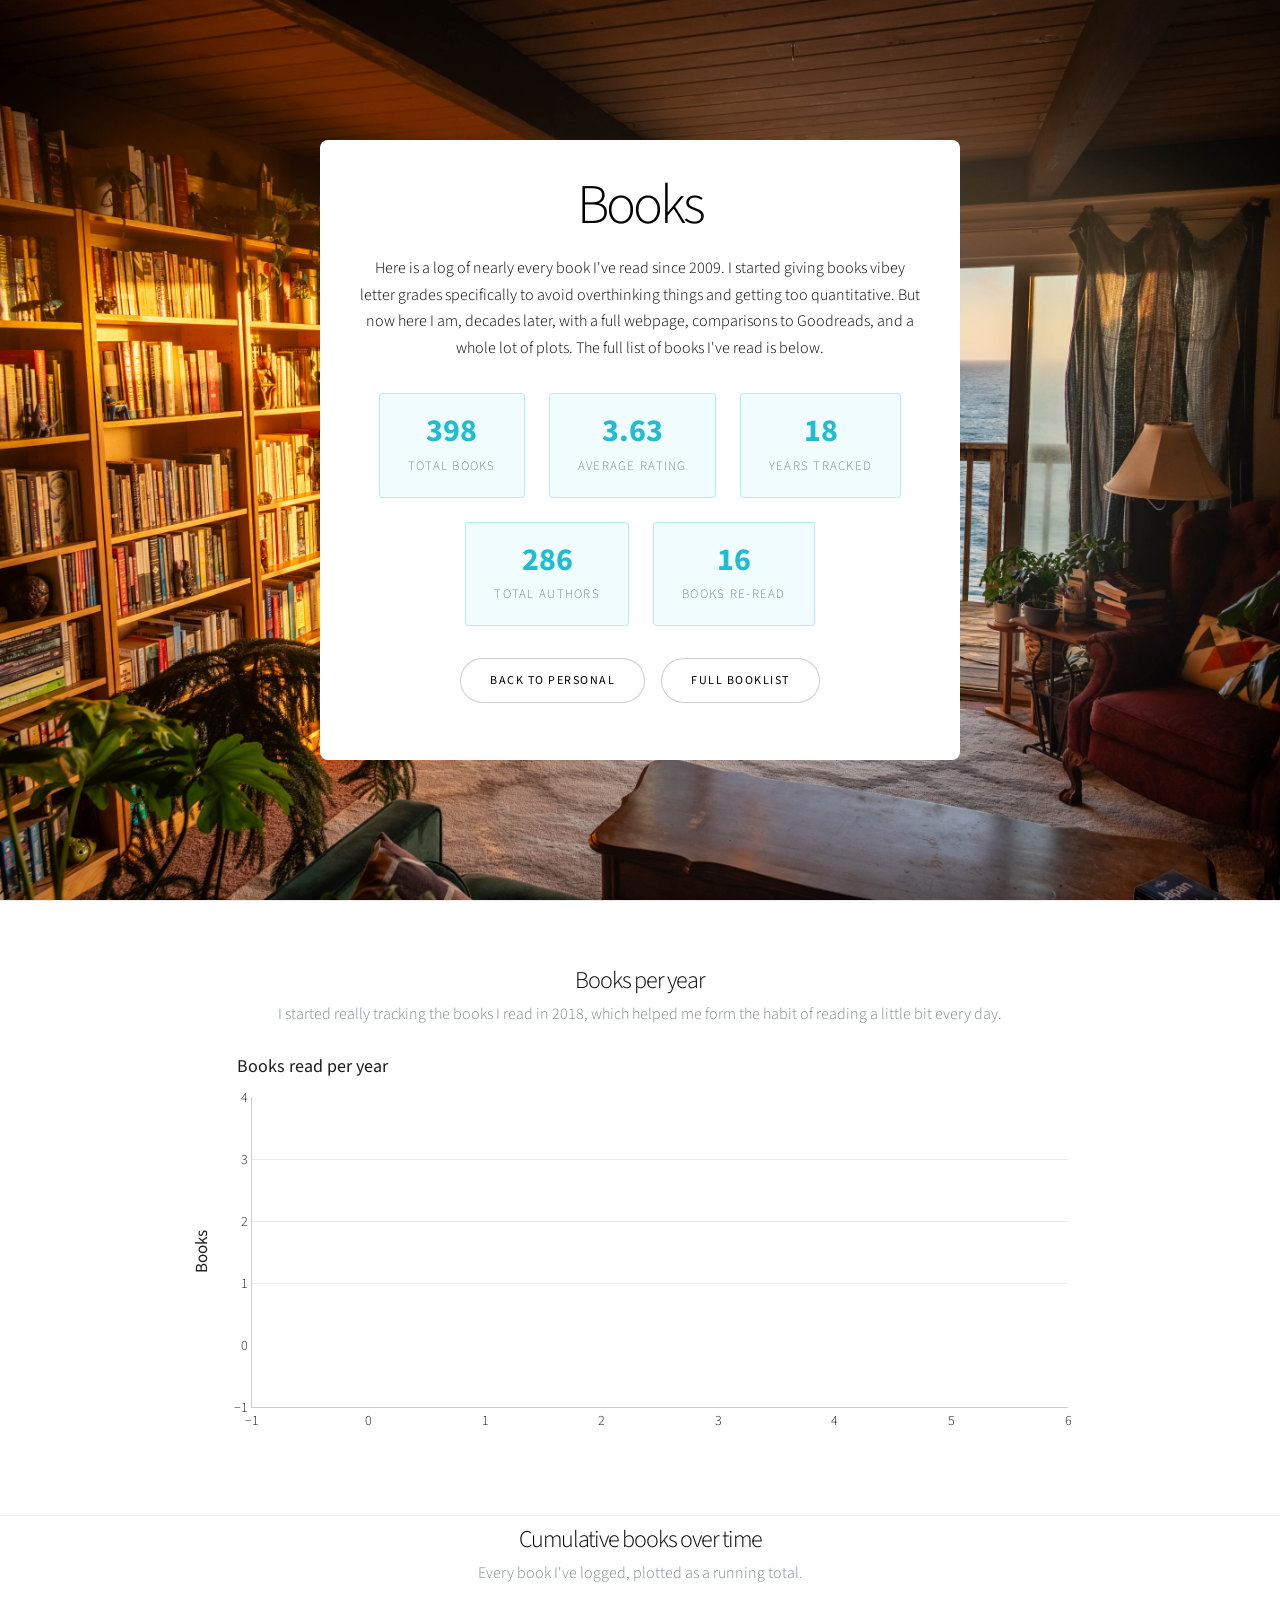
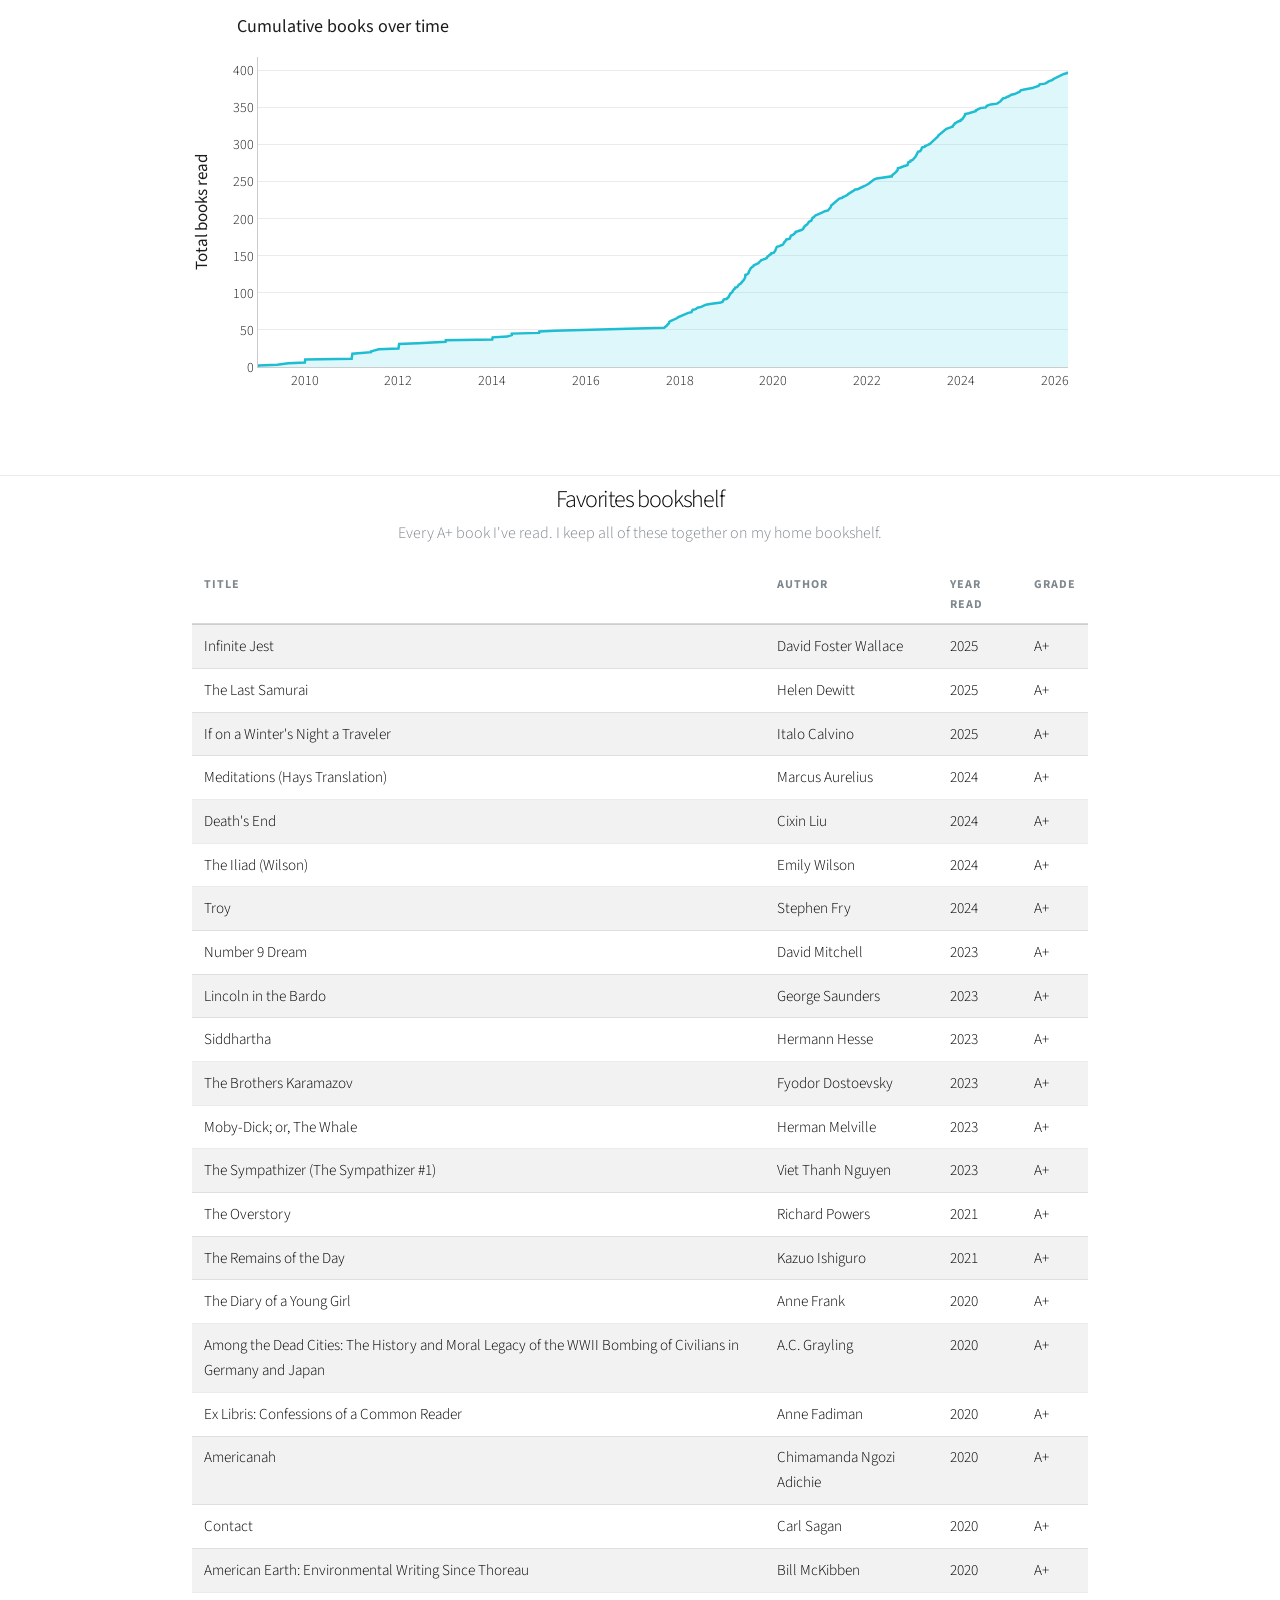
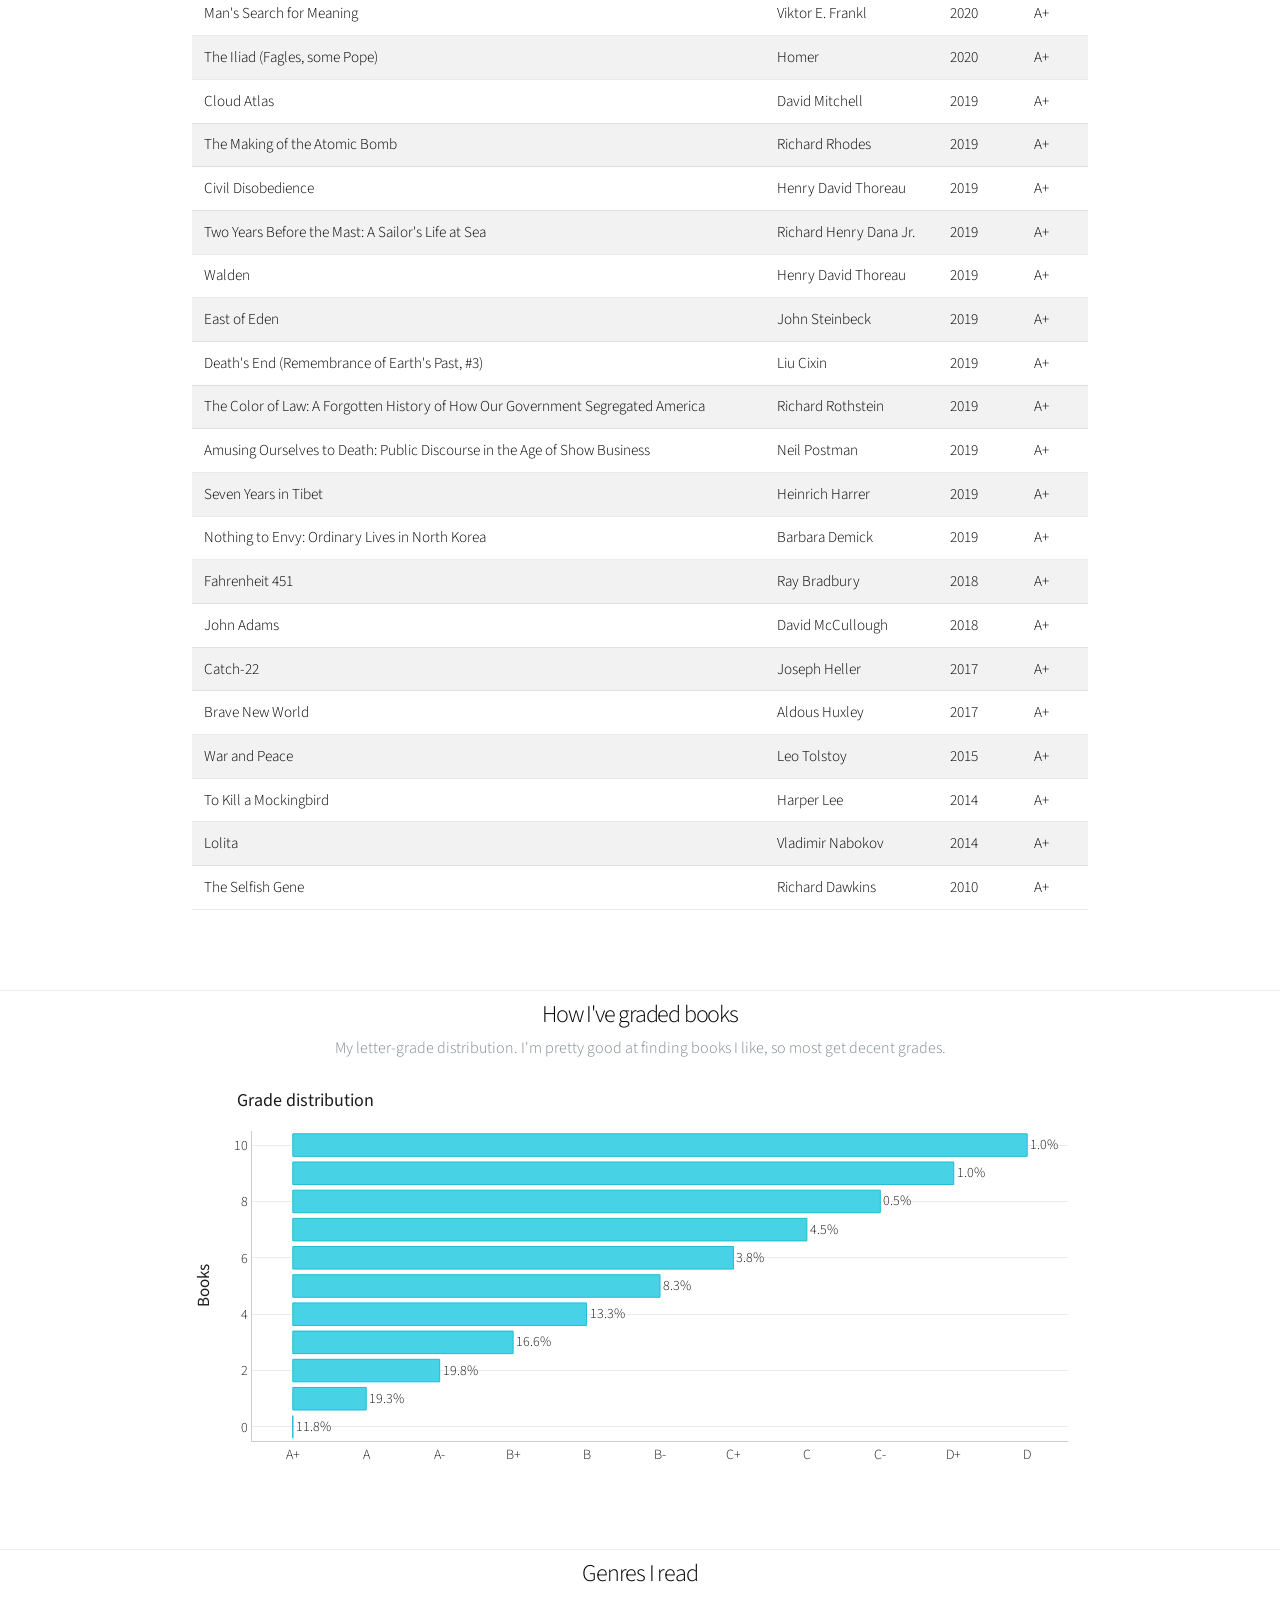
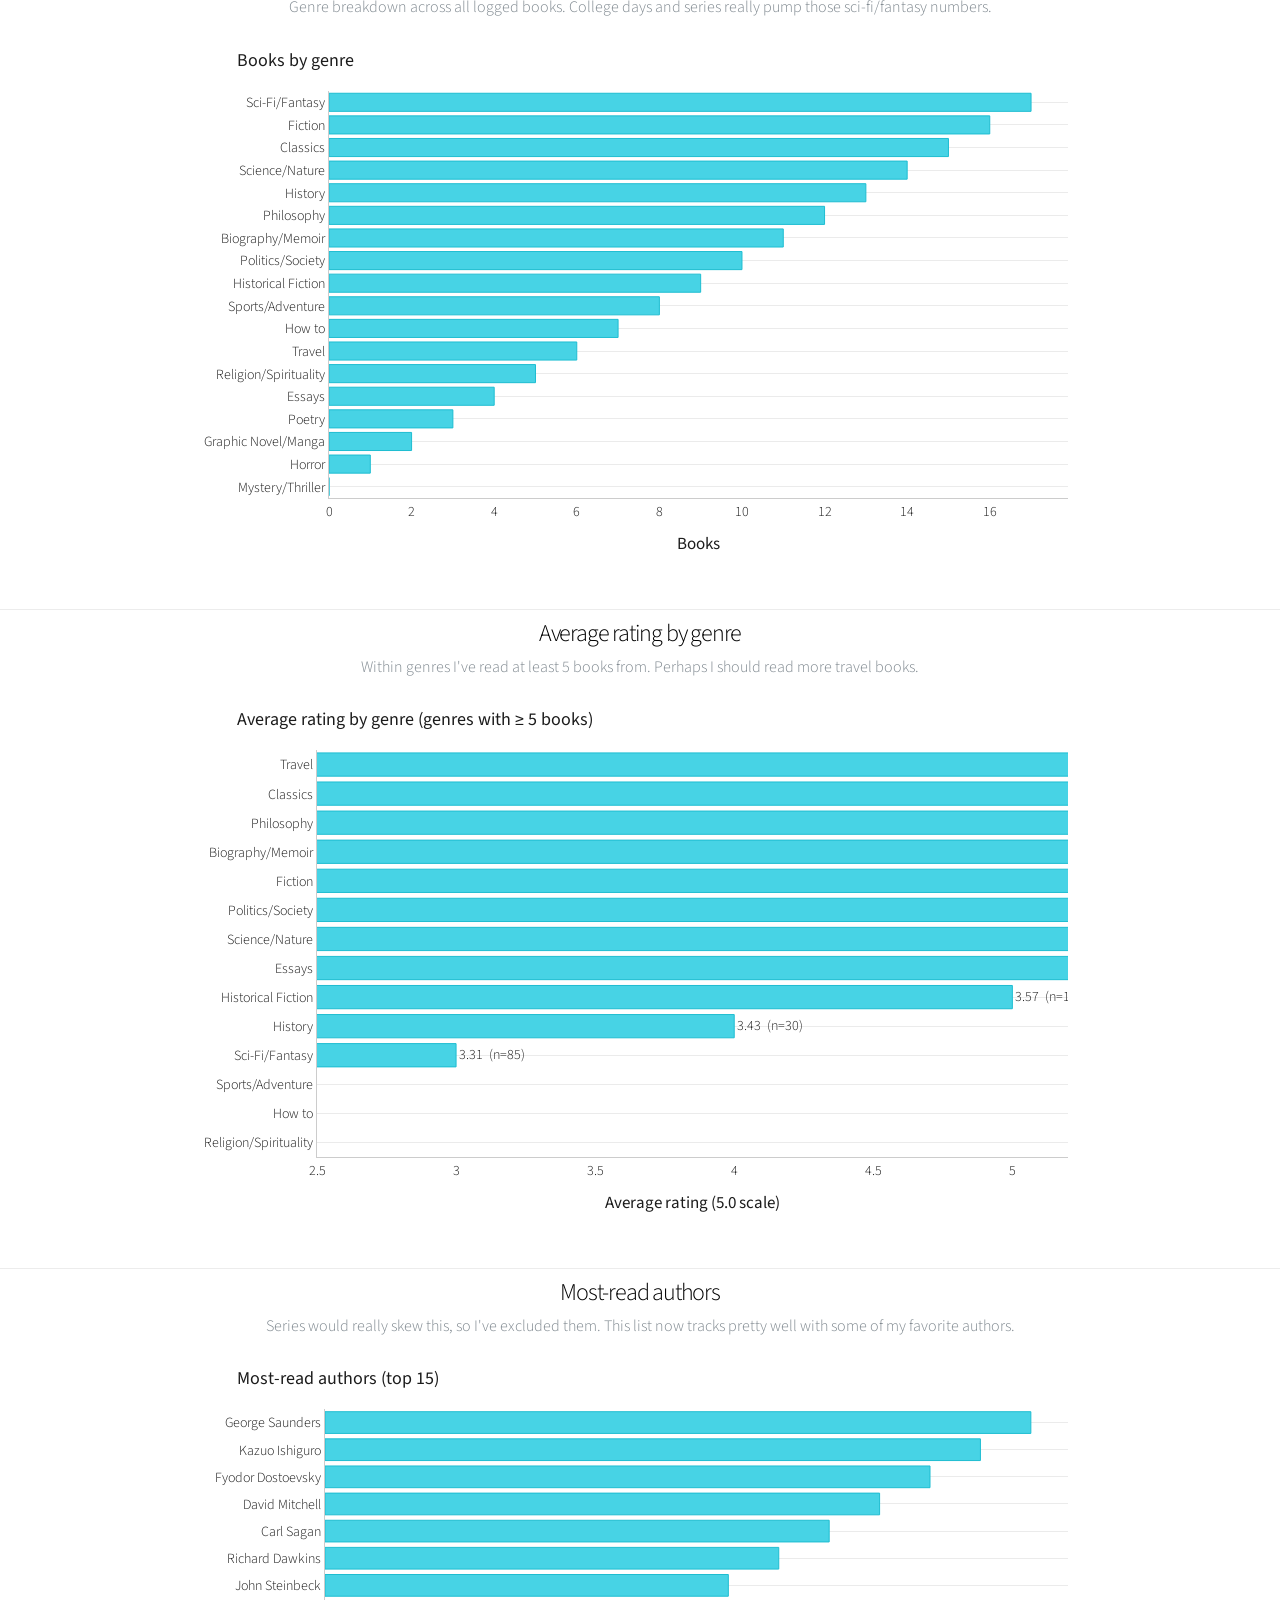
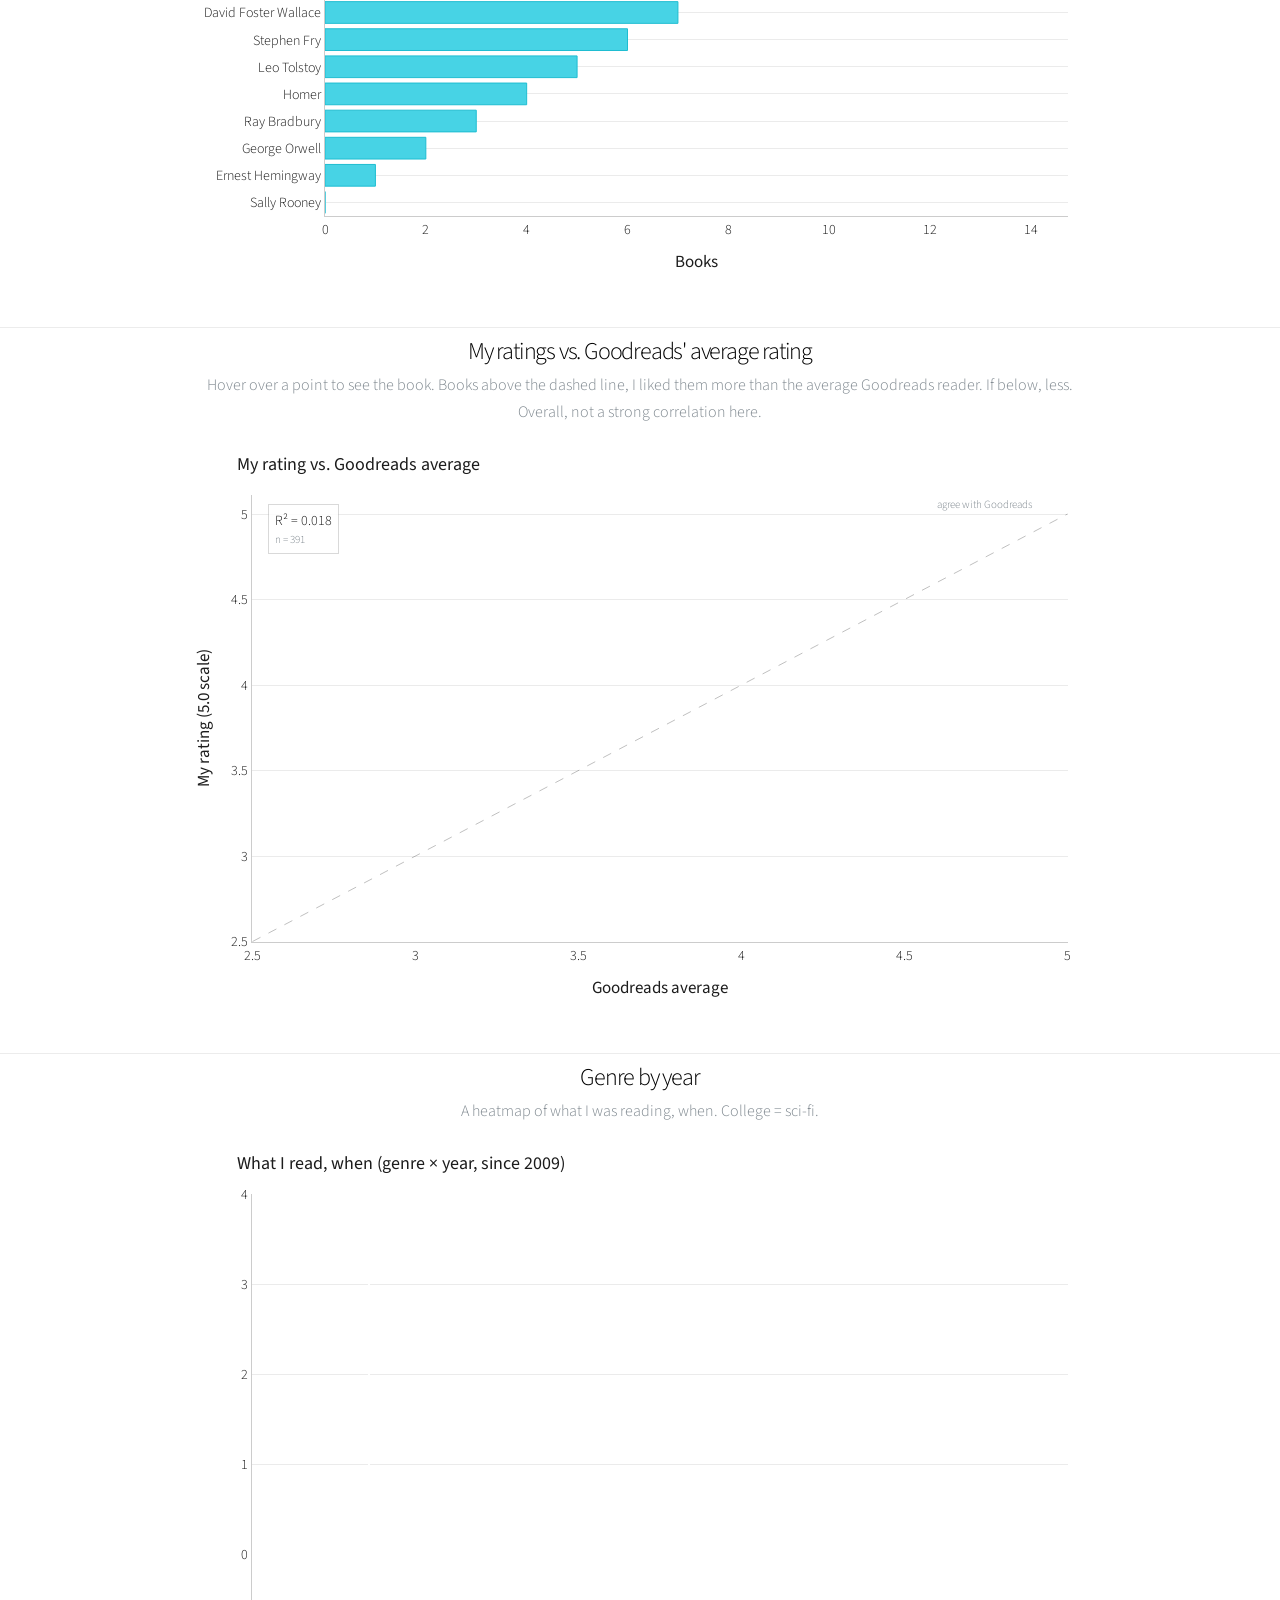
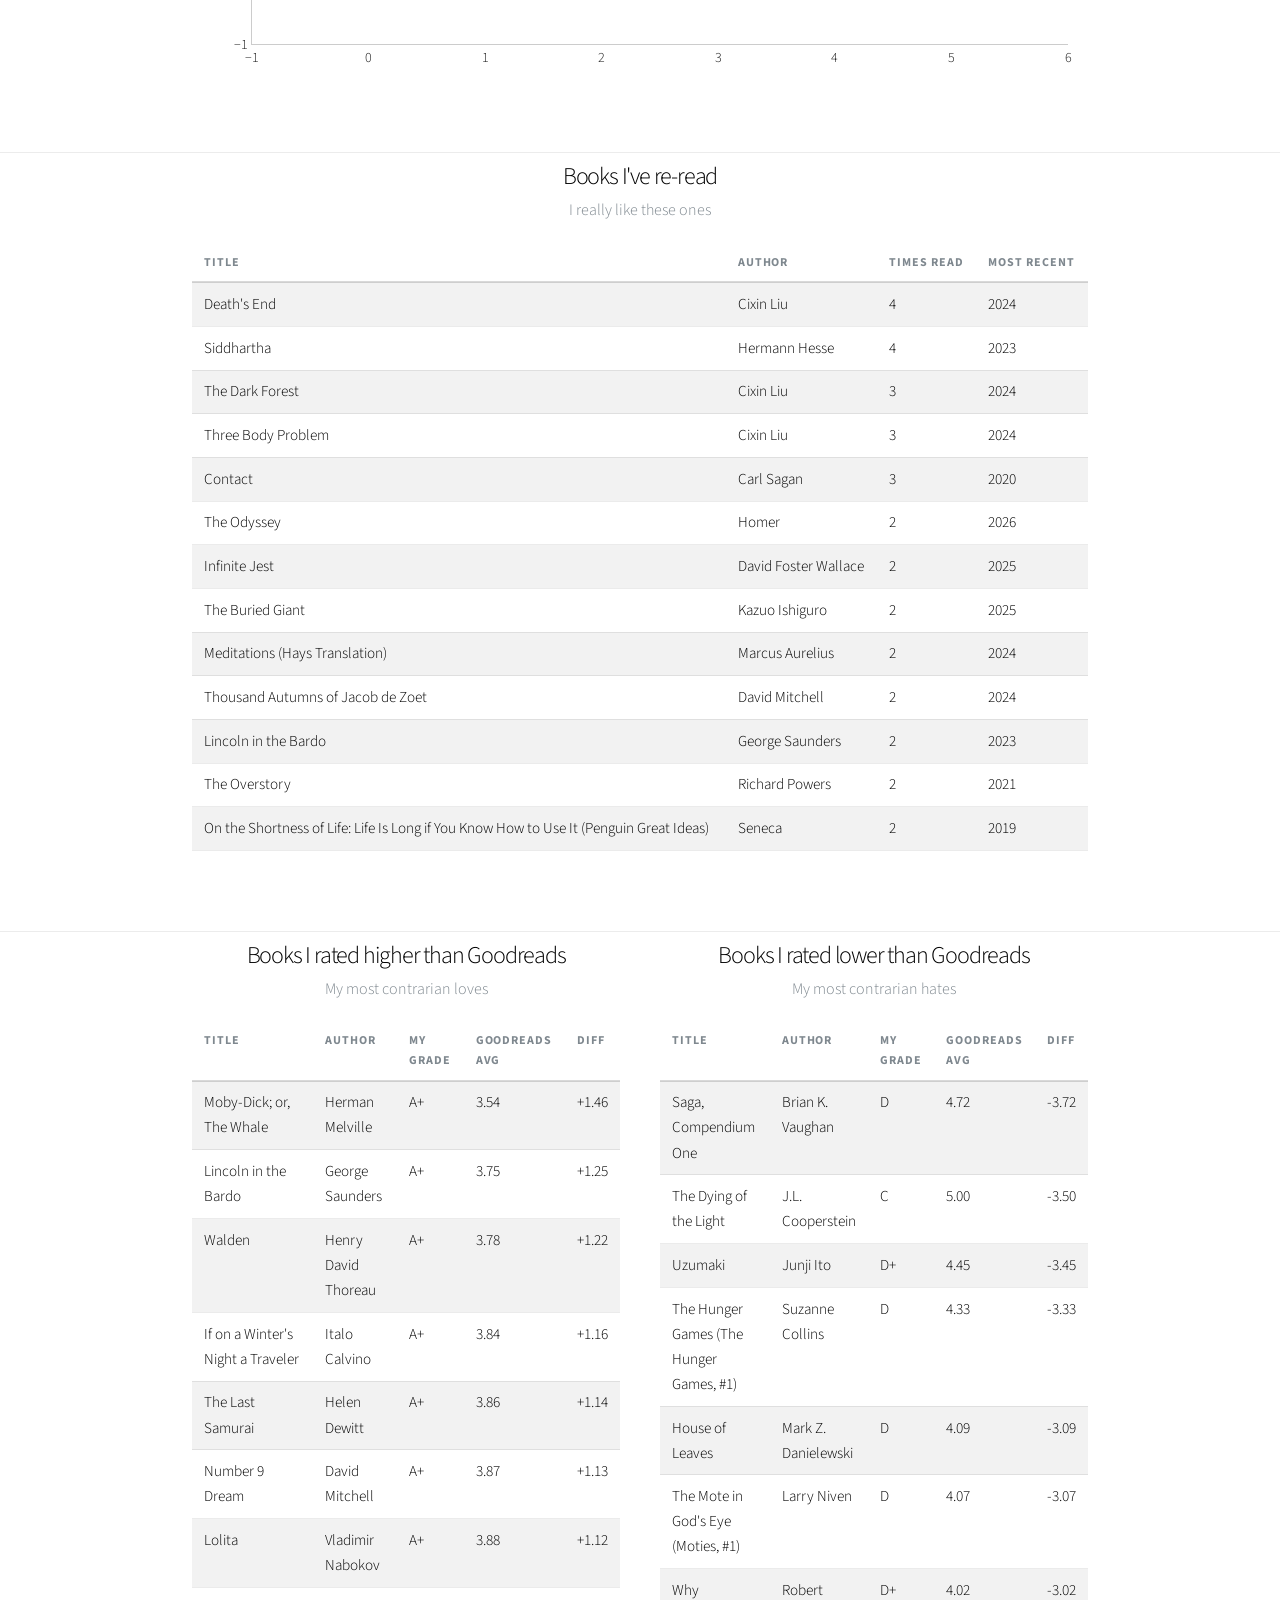
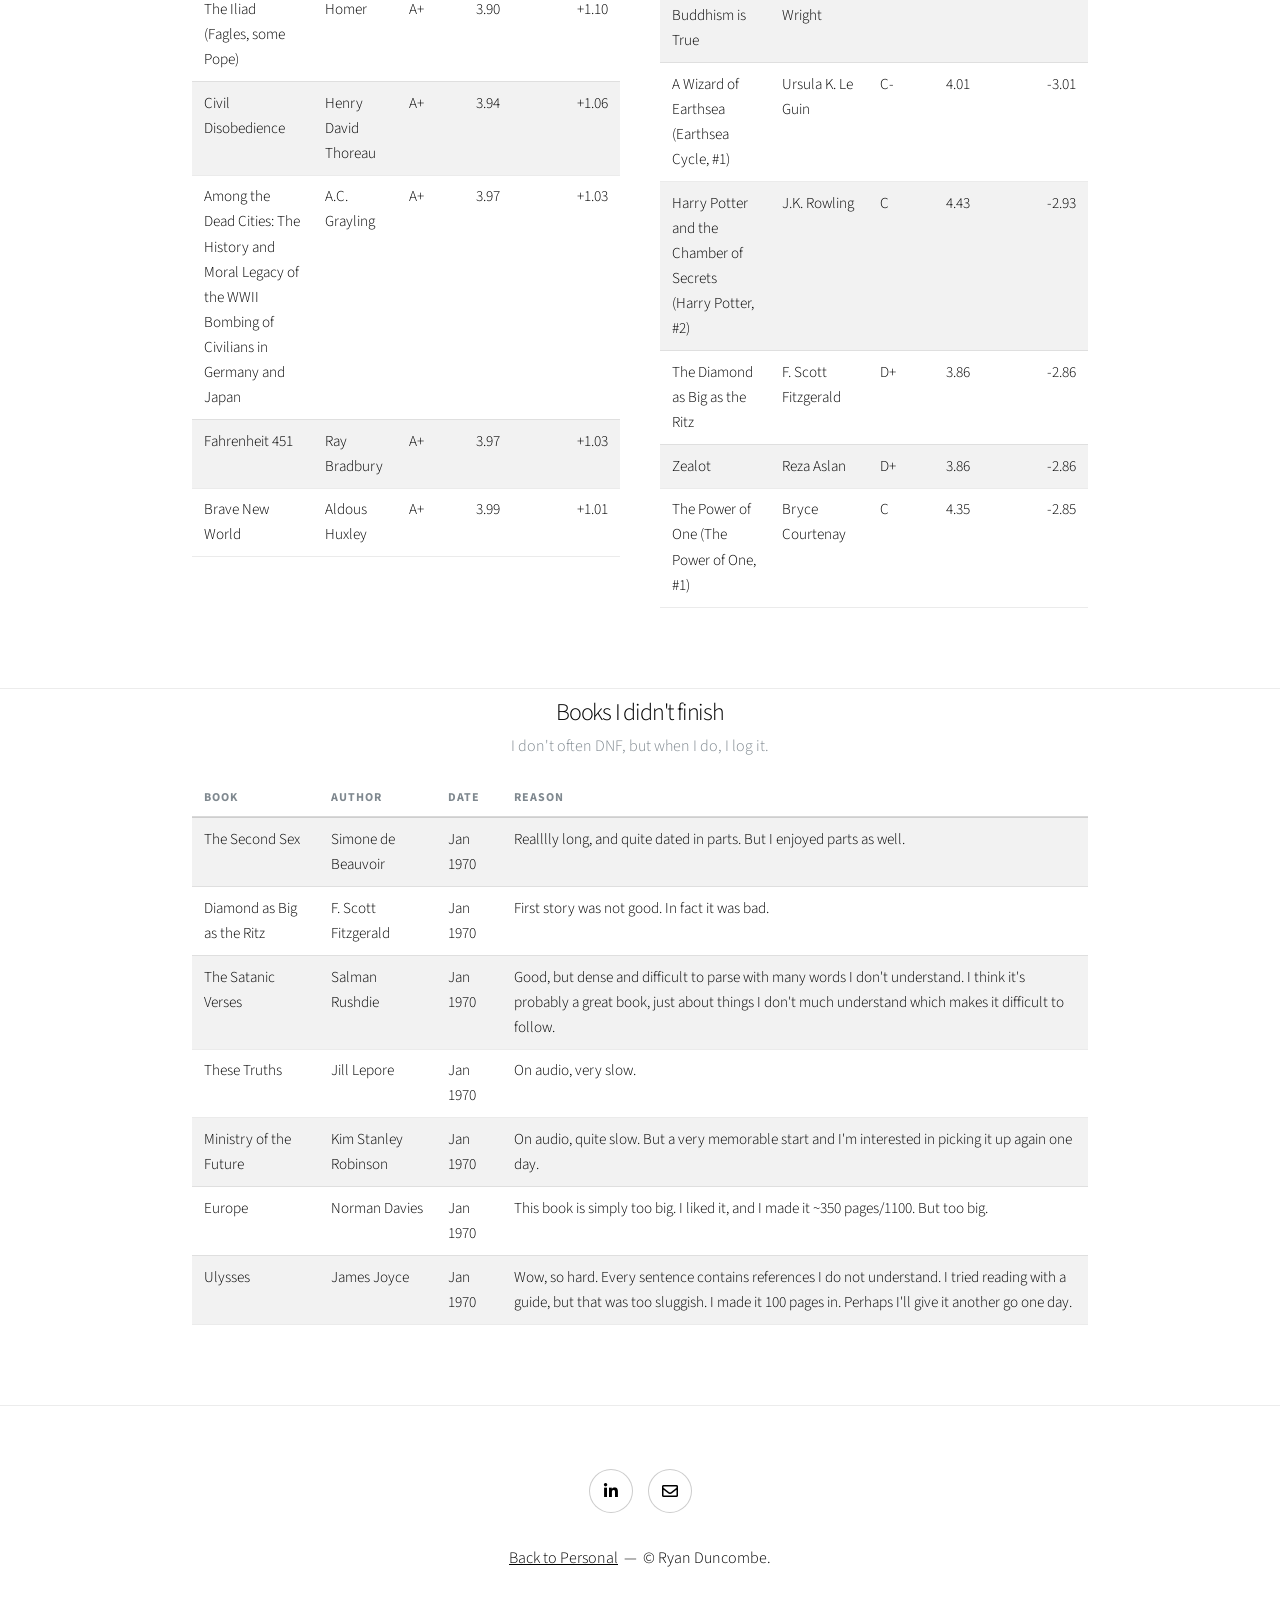
==== commit 3a0b6670: "added music.html, unlinked for now" ====
--- a/books.html
+++ b/books.html
@@ -62,7 +62,9 @@
     <div class="content">
       <h1>Books</h1>
       <p>Here is a log of nearly every book I've read since 2009. I started giving books vibey letter grades specifically to avoid overthinking things and getting too quantitative. But now here I am, decades later, with a full webpage, comparisons to Goodreads, and a whole lot of plots. The full list of books I've read is below.</p>
-      <ul class="books-stats"><li><span class="stat-num">398</span><span class="stat-label">Total books</span></li><li><span class="stat-num">3.63</span><span class="stat-label">Average rating</span></li><li><span class="stat-num">18</span><span class="stat-label">Years tracked</span></li><li><span class="stat-num">286</span><span class="stat-label">Total authors</span></li><li><span class="stat-num">16</span><span class="stat-label">Books re-read</span></li></ul>
+      <!-- stats -->
+<ul class="books-stats"><li><span class="stat-num">398</span><span class="stat-label">Total books</span></li><li><span class="stat-num">3.63</span><span class="stat-label">Average rating</span></li><li><span class="stat-num">18</span><span class="stat-label">Years tracked</span></li><li><span class="stat-num">286</span><span class="stat-label">Total authors</span></li><li><span class="stat-num">16</span><span class="stat-label">Books re-read</span></li></ul>
+      <!-- /stats -->
       <ul class="actions" style="justify-content:center; margin-top:2rem;">
         <li><a href="personal.html" class="button">Back to Personal</a></li>
         <li><a href="https://docs.google.com/spreadsheets/d/1mII4DnEvJ5OjeU0u0IXgfmgKPfY6ymeP/edit?gid=2023378342#gid=2023378342" class="button">Full booklist</a></li>
@@ -77,7 +79,9 @@
     <div class="inner">
       <h3>Books per year</h3>
       <p class="blurb">I started really tracking the books I read in 2018, which helped me form the habit of reading a little bit every day.</p>
-      <div>                            <div id="64319f92-03b7-4457-ab54-23e6d200a0f7" class="plotly-graph-div" style="height:420px; width:100%;"></div>            <script>                window.PLOTLYENV=window.PLOTLYENV || {};                                if (document.getElementById("64319f92-03b7-4457-ab54-23e6d200a0f7")) {                    Plotly.newPlot(                        "64319f92-03b7-4457-ab54-23e6d200a0f7",                        [{"hovertemplate":"\u003cb\u003e%{x}\u003c\u002fb\u003e\u003cbr\u003e%{y} books\u003cextra\u003e\u003c\u002fextra\u003e","marker":{"color":"#47D3E5","line":{"color":"#1ebdd1","width":1}},"x":{"dtype":"i2","bdata":"2QfaB9sH3AfdB94H3wfgB+EH4gfjB+QH5QfmB+cH6AfpB+oH"},"y":{"dtype":"i1","bdata":"BgUOCAQJBAIQGD41JyQ0HxgJ"},"type":"bar"}],                        {"template":{"data":{"histogram2dcontour":[{"type":"histogram2dcontour","colorbar":{"outlinewidth":0,"ticks":""},"colorscale":[[0.0,"#0d0887"],[0.1111111111111111,"#46039f"],[0.2222222222222222,"#7201a8"],[0.3333333333333333,"#9c179e"],[0.4444444444444444,"#bd3786"],[0.5555555555555556,"#d8576b"],[0.6666666666666666,"#ed7953"],[0.7777777777777778,"#fb9f3a"],[0.8888888888888888,"#fdca26"],[1.0,"#f0f921"]]}],"choropleth":[{"type":"choropleth","colorbar":{"outlinewidth":0,"ticks":""}}],"histogram2d":[{"type":"histogram2d","colorbar":{"outlinewidth":0,"ticks":""},"colorscale":[[0.0,"#0d0887"],[0.1111111111111111,"#46039f"],[0.2222222222222222,"#7201a8"],[0.3333333333333333,"#9c179e"],[0.4444444444444444,"#bd3786"],[0.5555555555555556,"#d8576b"],[0.6666666666666666,"#ed7953"],[0.7777777777777778,"#fb9f3a"],[0.8888888888888888,"#fdca26"],[1.0,"#f0f921"]]}],"heatmap":[{"type":"heatmap","colorbar":{"outlinewidth":0,"ticks":""},"colorscale":[[0.0,"#0d0887"],[0.1111111111111111,"#46039f"],[0.2222222222222222,"#7201a8"],[0.3333333333333333,"#9c179e"],[0.4444444444444444,"#bd3786"],[0.5555555555555556,"#d8576b"],[0.6666666666666666,"#ed7953"],[0.7777777777777778,"#fb9f3a"],[0.8888888888888888,"#fdca26"],[1.0,"#f0f921"]]}],"contourcarpet":[{"type":"contourcarpet","colorbar":{"outlinewidth":0,"ticks":""}}],"contour":[{"type":"contour","colorbar":{"outlinewidth":0,"ticks":""},"colorscale":[[0.0,"#0d0887"],[0.1111111111111111,"#46039f"],[0.2222222222222222,"#7201a8"],[0.3333333333333333,"#9c179e"],[0.4444444444444444,"#bd3786"],[0.5555555555555556,"#d8576b"],[0.6666666666666666,"#ed7953"],[0.7777777777777778,"#fb9f3a"],[0.8888888888888888,"#fdca26"],[1.0,"#f0f921"]]}],"surface":[{"type":"surface","colorbar":{"outlinewidth":0,"ticks":""},"colorscale":[[0.0,"#0d0887"],[0.1111111111111111,"#46039f"],[0.2222222222222222,"#7201a8"],[0.3333333333333333,"#9c179e"],[0.4444444444444444,"#bd3786"],[0.5555555555555556,"#d8576b"],[0.6666666666666666,"#ed7953"],[0.7777777777777778,"#fb9f3a"],[0.8888888888888888,"#fdca26"],[1.0,"#f0f921"]]}],"mesh3d":[{"type":"mesh3d","colorbar":{"outlinewidth":0,"ticks":""}}],"scatter":[{"fillpattern":{"fillmode":"overlay","size":10,"solidity":0.2},"type":"scatter"}],"parcoords":[{"type":"parcoords","line":{"colorbar":{"outlinewidth":0,"ticks":""}}}],"scatterpolargl":[{"type":"scatterpolargl","marker":{"colorbar":{"outlinewidth":0,"ticks":""}}}],"bar":[{"error_x":{"color":"#2a3f5f"},"error_y":{"color":"#2a3f5f"},"marker":{"line":{"color":"#E5ECF6","width":0.5},"pattern":{"fillmode":"overlay","size":10,"solidity":0.2}},"type":"bar"}],"scattergeo":[{"type":"scattergeo","marker":{"colorbar":{"outlinewidth":0,"ticks":""}}}],"scatterpolar":[{"type":"scatterpolar","marker":{"colorbar":{"outlinewidth":0,"ticks":""}}}],"histogram":[{"marker":{"pattern":{"fillmode":"overlay","size":10,"solidity":0.2}},"type":"histogram"}],"scattergl":[{"type":"scattergl","marker":{"colorbar":{"outlinewidth":0,"ticks":""}}}],"scatter3d":[{"type":"scatter3d","line":{"colorbar":{"outlinewidth":0,"ticks":""}},"marker":{"colorbar":{"outlinewidth":0,"ticks":""}}}],"scattermap":[{"type":"scattermap","marker":{"colorbar":{"outlinewidth":0,"ticks":""}}}],"scattermapbox":[{"type":"scattermapbox","marker":{"colorbar":{"outlinewidth":0,"ticks":""}}}],"scatterternary":[{"type":"scatterternary","marker":{"colorbar":{"outlinewidth":0,"ticks":""}}}],"scattercarpet":[{"type":"scattercarpet","marker":{"colorbar":{"outlinewidth":0,"ticks":""}}}],"carpet":[{"aaxis":{"endlinecolor":"#2a3f5f","gridcolor":"white","linecolor":"white","minorgridcolor":"white","startlinecolor":"#2a3f5f"},"baxis":{"endlinecolor":"#2a3f5f","gridcolor":"white","linecolor":"white","minorgridcolor":"white","startlinecolor":"#2a3f5f"},"type":"carpet"}],"table":[{"cells":{"fill":{"color":"#EBF0F8"},"line":{"color":"white"}},"header":{"fill":{"color":"#C8D4E3"},"line":{"color":"white"}},"type":"table"}],"barpolar":[{"marker":{"line":{"color":"#E5ECF6","width":0.5},"pattern":{"fillmode":"overlay","size":10,"solidity":0.2}},"type":"barpolar"}],"pie":[{"automargin":true,"type":"pie"}]},"layout":{"autotypenumbers":"strict","colorway":["#636efa","#EF553B","#00cc96","#ab63fa","#FFA15A","#19d3f3","#FF6692","#B6E880","#FF97FF","#FECB52"],"font":{"color":"#2a3f5f"},"hovermode":"closest","hoverlabel":{"align":"left"},"paper_bgcolor":"white","plot_bgcolor":"#E5ECF6","polar":{"bgcolor":"#E5ECF6","angularaxis":{"gridcolor":"white","linecolor":"white","ticks":""},"radialaxis":{"gridcolor":"white","linecolor":"white","ticks":""}},"ternary":{"bgcolor":"#E5ECF6","aaxis":{"gridcolor":"white","linecolor":"white","ticks":""},"baxis":{"gridcolor":"white","linecolor":"white","ticks":""},"caxis":{"gridcolor":"white","linecolor":"white","ticks":""}},"coloraxis":{"colorbar":{"outlinewidth":0,"ticks":""}},"colorscale":{"sequential":[[0.0,"#0d0887"],[0.1111111111111111,"#46039f"],[0.2222222222222222,"#7201a8"],[0.3333333333333333,"#9c179e"],[0.4444444444444444,"#bd3786"],[0.5555555555555556,"#d8576b"],[0.6666666666666666,"#ed7953"],[0.7777777777777778,"#fb9f3a"],[0.8888888888888888,"#fdca26"],[1.0,"#f0f921"]],"sequentialminus":[[0.0,"#0d0887"],[0.1111111111111111,"#46039f"],[0.2222222222222222,"#7201a8"],[0.3333333333333333,"#9c179e"],[0.4444444444444444,"#bd3786"],[0.5555555555555556,"#d8576b"],[0.6666666666666666,"#ed7953"],[0.7777777777777778,"#fb9f3a"],[0.8888888888888888,"#fdca26"],[1.0,"#f0f921"]],"diverging":[[0,"#8e0152"],[0.1,"#c51b7d"],[0.2,"#de77ae"],[0.3,"#f1b6da"],[0.4,"#fde0ef"],[0.5,"#f7f7f7"],[0.6,"#e6f5d0"],[0.7,"#b8e186"],[0.8,"#7fbc41"],[0.9,"#4d9221"],[1,"#276419"]]},"xaxis":{"gridcolor":"white","linecolor":"white","ticks":"","title":{"standoff":15},"zerolinecolor":"white","automargin":true,"zerolinewidth":2},"yaxis":{"gridcolor":"white","linecolor":"white","ticks":"","title":{"standoff":15},"zerolinecolor":"white","automargin":true,"zerolinewidth":2},"scene":{"xaxis":{"backgroundcolor":"#E5ECF6","gridcolor":"white","linecolor":"white","showbackground":true,"ticks":"","zerolinecolor":"white","gridwidth":2},"yaxis":{"backgroundcolor":"#E5ECF6","gridcolor":"white","linecolor":"white","showbackground":true,"ticks":"","zerolinecolor":"white","gridwidth":2},"zaxis":{"backgroundcolor":"#E5ECF6","gridcolor":"white","linecolor":"white","showbackground":true,"ticks":"","zerolinecolor":"white","gridwidth":2}},"shapedefaults":{"line":{"color":"#2a3f5f"}},"annotationdefaults":{"arrowcolor":"#2a3f5f","arrowhead":0,"arrowwidth":1},"geo":{"bgcolor":"white","landcolor":"#E5ECF6","subunitcolor":"white","showland":true,"showlakes":true,"lakecolor":"white"},"title":{"x":0.05},"mapbox":{"style":"light"}}},"title":{"text":"Books read per year","font":{"size":18}},"xaxis":{"title":{},"showgrid":false,"linecolor":"rgba(0,0,0,0.2)"},"yaxis":{"title":{"text":"Books"},"gridcolor":"rgba(0,0,0,0.08)","linecolor":"rgba(0,0,0,0.2)"},"font":{"family":"\"Source Sans Pro\", Helvetica, sans-serif","color":"#1c1c1c","size":14},"margin":{"l":60,"r":20,"t":50,"b":60},"hoverlabel":{"font":{"family":"\"Source Sans Pro\", Helvetica, sans-serif"}},"paper_bgcolor":"rgba(0,0,0,0)","plot_bgcolor":"rgba(0,0,0,0)","height":420},                        {"displaylogo": false, "responsive": true}                    )                };            </script>        </div>
+      <!-- chart:per_year -->
+<div>                            <div id="a9b9d4ce-f588-433a-973d-3bbbc18a9f8a" class="plotly-graph-div" style="height:420px; width:100%;"></div>            <script>                window.PLOTLYENV=window.PLOTLYENV || {};                                if (document.getElementById("a9b9d4ce-f588-433a-973d-3bbbc18a9f8a")) {                    Plotly.newPlot(                        "a9b9d4ce-f588-433a-973d-3bbbc18a9f8a",                        [{"hovertemplate":"\u003cb\u003e%{x}\u003c\u002fb\u003e\u003cbr\u003e%{y} books\u003cextra\u003e\u003c\u002fextra\u003e","marker":{"color":"#47D3E5","line":{"color":"#1ebdd1","width":1}},"x":{"dtype":"i2","bdata":"2QfaB9sH3AfdB94H3wfgB+EH4gfjB+QH5QfmB+cH6AfpB+oH"},"y":{"dtype":"i1","bdata":"BgUOCAQJBAIQGD41JyQ0HxgJ"},"type":"bar"}],                        {"template":{"data":{"histogram2dcontour":[{"type":"histogram2dcontour","colorbar":{"outlinewidth":0,"ticks":""},"colorscale":[[0.0,"#0d0887"],[0.1111111111111111,"#46039f"],[0.2222222222222222,"#7201a8"],[0.3333333333333333,"#9c179e"],[0.4444444444444444,"#bd3786"],[0.5555555555555556,"#d8576b"],[0.6666666666666666,"#ed7953"],[0.7777777777777778,"#fb9f3a"],[0.8888888888888888,"#fdca26"],[1.0,"#f0f921"]]}],"choropleth":[{"type":"choropleth","colorbar":{"outlinewidth":0,"ticks":""}}],"histogram2d":[{"type":"histogram2d","colorbar":{"outlinewidth":0,"ticks":""},"colorscale":[[0.0,"#0d0887"],[0.1111111111111111,"#46039f"],[0.2222222222222222,"#7201a8"],[0.3333333333333333,"#9c179e"],[0.4444444444444444,"#bd3786"],[0.5555555555555556,"#d8576b"],[0.6666666666666666,"#ed7953"],[0.7777777777777778,"#fb9f3a"],[0.8888888888888888,"#fdca26"],[1.0,"#f0f921"]]}],"heatmap":[{"type":"heatmap","colorbar":{"outlinewidth":0,"ticks":""},"colorscale":[[0.0,"#0d0887"],[0.1111111111111111,"#46039f"],[0.2222222222222222,"#7201a8"],[0.3333333333333333,"#9c179e"],[0.4444444444444444,"#bd3786"],[0.5555555555555556,"#d8576b"],[0.6666666666666666,"#ed7953"],[0.7777777777777778,"#fb9f3a"],[0.8888888888888888,"#fdca26"],[1.0,"#f0f921"]]}],"contourcarpet":[{"type":"contourcarpet","colorbar":{"outlinewidth":0,"ticks":""}}],"contour":[{"type":"contour","colorbar":{"outlinewidth":0,"ticks":""},"colorscale":[[0.0,"#0d0887"],[0.1111111111111111,"#46039f"],[0.2222222222222222,"#7201a8"],[0.3333333333333333,"#9c179e"],[0.4444444444444444,"#bd3786"],[0.5555555555555556,"#d8576b"],[0.6666666666666666,"#ed7953"],[0.7777777777777778,"#fb9f3a"],[0.8888888888888888,"#fdca26"],[1.0,"#f0f921"]]}],"surface":[{"type":"surface","colorbar":{"outlinewidth":0,"ticks":""},"colorscale":[[0.0,"#0d0887"],[0.1111111111111111,"#46039f"],[0.2222222222222222,"#7201a8"],[0.3333333333333333,"#9c179e"],[0.4444444444444444,"#bd3786"],[0.5555555555555556,"#d8576b"],[0.6666666666666666,"#ed7953"],[0.7777777777777778,"#fb9f3a"],[0.8888888888888888,"#fdca26"],[1.0,"#f0f921"]]}],"mesh3d":[{"type":"mesh3d","colorbar":{"outlinewidth":0,"ticks":""}}],"scatter":[{"fillpattern":{"fillmode":"overlay","size":10,"solidity":0.2},"type":"scatter"}],"parcoords":[{"type":"parcoords","line":{"colorbar":{"outlinewidth":0,"ticks":""}}}],"scatterpolargl":[{"type":"scatterpolargl","marker":{"colorbar":{"outlinewidth":0,"ticks":""}}}],"bar":[{"error_x":{"color":"#2a3f5f"},"error_y":{"color":"#2a3f5f"},"marker":{"line":{"color":"#E5ECF6","width":0.5},"pattern":{"fillmode":"overlay","size":10,"solidity":0.2}},"type":"bar"}],"scattergeo":[{"type":"scattergeo","marker":{"colorbar":{"outlinewidth":0,"ticks":""}}}],"scatterpolar":[{"type":"scatterpolar","marker":{"colorbar":{"outlinewidth":0,"ticks":""}}}],"histogram":[{"marker":{"pattern":{"fillmode":"overlay","size":10,"solidity":0.2}},"type":"histogram"}],"scattergl":[{"type":"scattergl","marker":{"colorbar":{"outlinewidth":0,"ticks":""}}}],"scatter3d":[{"type":"scatter3d","line":{"colorbar":{"outlinewidth":0,"ticks":""}},"marker":{"colorbar":{"outlinewidth":0,"ticks":""}}}],"scattermap":[{"type":"scattermap","marker":{"colorbar":{"outlinewidth":0,"ticks":""}}}],"scattermapbox":[{"type":"scattermapbox","marker":{"colorbar":{"outlinewidth":0,"ticks":""}}}],"scatterternary":[{"type":"scatterternary","marker":{"colorbar":{"outlinewidth":0,"ticks":""}}}],"scattercarpet":[{"type":"scattercarpet","marker":{"colorbar":{"outlinewidth":0,"ticks":""}}}],"carpet":[{"aaxis":{"endlinecolor":"#2a3f5f","gridcolor":"white","linecolor":"white","minorgridcolor":"white","startlinecolor":"#2a3f5f"},"baxis":{"endlinecolor":"#2a3f5f","gridcolor":"white","linecolor":"white","minorgridcolor":"white","startlinecolor":"#2a3f5f"},"type":"carpet"}],"table":[{"cells":{"fill":{"color":"#EBF0F8"},"line":{"color":"white"}},"header":{"fill":{"color":"#C8D4E3"},"line":{"color":"white"}},"type":"table"}],"barpolar":[{"marker":{"line":{"color":"#E5ECF6","width":0.5},"pattern":{"fillmode":"overlay","size":10,"solidity":0.2}},"type":"barpolar"}],"pie":[{"automargin":true,"type":"pie"}]},"layout":{"autotypenumbers":"strict","colorway":["#636efa","#EF553B","#00cc96","#ab63fa","#FFA15A","#19d3f3","#FF6692","#B6E880","#FF97FF","#FECB52"],"font":{"color":"#2a3f5f"},"hovermode":"closest","hoverlabel":{"align":"left"},"paper_bgcolor":"white","plot_bgcolor":"#E5ECF6","polar":{"bgcolor":"#E5ECF6","angularaxis":{"gridcolor":"white","linecolor":"white","ticks":""},"radialaxis":{"gridcolor":"white","linecolor":"white","ticks":""}},"ternary":{"bgcolor":"#E5ECF6","aaxis":{"gridcolor":"white","linecolor":"white","ticks":""},"baxis":{"gridcolor":"white","linecolor":"white","ticks":""},"caxis":{"gridcolor":"white","linecolor":"white","ticks":""}},"coloraxis":{"colorbar":{"outlinewidth":0,"ticks":""}},"colorscale":{"sequential":[[0.0,"#0d0887"],[0.1111111111111111,"#46039f"],[0.2222222222222222,"#7201a8"],[0.3333333333333333,"#9c179e"],[0.4444444444444444,"#bd3786"],[0.5555555555555556,"#d8576b"],[0.6666666666666666,"#ed7953"],[0.7777777777777778,"#fb9f3a"],[0.8888888888888888,"#fdca26"],[1.0,"#f0f921"]],"sequentialminus":[[0.0,"#0d0887"],[0.1111111111111111,"#46039f"],[0.2222222222222222,"#7201a8"],[0.3333333333333333,"#9c179e"],[0.4444444444444444,"#bd3786"],[0.5555555555555556,"#d8576b"],[0.6666666666666666,"#ed7953"],[0.7777777777777778,"#fb9f3a"],[0.8888888888888888,"#fdca26"],[1.0,"#f0f921"]],"diverging":[[0,"#8e0152"],[0.1,"#c51b7d"],[0.2,"#de77ae"],[0.3,"#f1b6da"],[0.4,"#fde0ef"],[0.5,"#f7f7f7"],[0.6,"#e6f5d0"],[0.7,"#b8e186"],[0.8,"#7fbc41"],[0.9,"#4d9221"],[1,"#276419"]]},"xaxis":{"gridcolor":"white","linecolor":"white","ticks":"","title":{"standoff":15},"zerolinecolor":"white","automargin":true,"zerolinewidth":2},"yaxis":{"gridcolor":"white","linecolor":"white","ticks":"","title":{"standoff":15},"zerolinecolor":"white","automargin":true,"zerolinewidth":2},"scene":{"xaxis":{"backgroundcolor":"#E5ECF6","gridcolor":"white","linecolor":"white","showbackground":true,"ticks":"","zerolinecolor":"white","gridwidth":2},"yaxis":{"backgroundcolor":"#E5ECF6","gridcolor":"white","linecolor":"white","showbackground":true,"ticks":"","zerolinecolor":"white","gridwidth":2},"zaxis":{"backgroundcolor":"#E5ECF6","gridcolor":"white","linecolor":"white","showbackground":true,"ticks":"","zerolinecolor":"white","gridwidth":2}},"shapedefaults":{"line":{"color":"#2a3f5f"}},"annotationdefaults":{"arrowcolor":"#2a3f5f","arrowhead":0,"arrowwidth":1},"geo":{"bgcolor":"white","landcolor":"#E5ECF6","subunitcolor":"white","showland":true,"showlakes":true,"lakecolor":"white"},"title":{"x":0.05},"mapbox":{"style":"light"}}},"title":{"text":"Books read per year","font":{"size":18}},"xaxis":{"title":{},"showgrid":false,"linecolor":"rgba(0,0,0,0.2)"},"yaxis":{"title":{"text":"Books"},"gridcolor":"rgba(0,0,0,0.08)","linecolor":"rgba(0,0,0,0.2)"},"font":{"family":"\"Source Sans Pro\", Helvetica, sans-serif","color":"#1c1c1c","size":14},"margin":{"l":60,"r":20,"t":50,"b":60},"hoverlabel":{"font":{"family":"\"Source Sans Pro\", Helvetica, sans-serif"}},"paper_bgcolor":"rgba(0,0,0,0)","plot_bgcolor":"rgba(0,0,0,0)","height":420},                        {"displaylogo": false, "responsive": true}                    )                };            </script>        </div>
+      <!-- /chart:per_year -->
     </div>
   </section>
 
@@ -85,7 +89,9 @@
     <div class="inner">
       <h3>Cumulative books over time</h3>
       <p class="blurb">Every book I've logged, plotted as a running total.</p>
-      <div>                            <div id="393f79cc-ad14-458d-8971-ec85436b8035" class="plotly-graph-div" style="height:420px; width:100%;"></div>            <script>                window.PLOTLYENV=window.PLOTLYENV || {};                                if (document.getElementById("393f79cc-ad14-458d-8971-ec85436b8035")) {                    Plotly.newPlot(                        "393f79cc-ad14-458d-8971-ec85436b8035",                        [{"fill":"tozeroy","fillcolor":"rgba(71, 211, 229, 0.18)","hovertemplate":"%{x|%b %Y}\u003cbr\u003e\u003cb\u003e%{y}\u003c\u002fb\u003e books read\u003cextra\u003e\u003c\u002fextra\u003e","line":{"color":"#1ebdd1","width":2.5},"mode":"lines","x":["2009-01-01T00:00:00.000000","2009-01-02T00:00:00.000000","2009-01-03T00:00:00.000000","2009-06-01T00:00:00.000000","2009-06-30T00:00:00.000000","2009-08-25T00:00:00.000000","2010-01-01T00:00:00.000000","2010-01-01T00:00:00.000000","2010-01-02T00:00:00.000000","2010-01-03T00:00:00.000000","2010-01-04T00:00:00.000000","2011-01-01T00:00:00.000000","2011-01-01T00:00:00.000000","2011-01-02T00:00:00.000000","2011-01-03T00:00:00.000000","2011-01-04T00:00:00.000000","2011-01-05T00:00:00.000000","2011-01-06T00:00:00.000000","2011-01-07T00:00:00.000000","2011-06-01T00:00:00.000000","2011-06-01T00:00:00.000000","2011-06-01T00:00:00.000000","2011-07-01T00:00:00.000000","2011-07-15T00:00:00.000000","2011-08-01T00:00:00.000000","2012-01-01T00:00:00.000000","2012-01-01T00:00:00.000000","2012-01-02T00:00:00.000000","2012-01-03T00:00:00.000000","2012-01-04T00:00:00.000000","2012-01-05T00:00:00.000000","2012-01-06T00:00:00.000000","2012-06-01T00:00:00.000000","2013-01-01T00:00:00.000000","2013-01-02T00:00:00.000000","2013-01-03T00:00:00.000000","2013-01-04T00:00:00.000000","2014-01-01T00:00:00.000000","2014-01-02T00:00:00.000000","2014-01-03T00:00:00.000000","2014-01-04T00:00:00.000000","2014-04-27T00:00:00.000000","2014-06-02T00:00:00.000000","2014-06-02T00:00:00.000000","2014-06-02T00:00:00.000000","2014-06-02T00:00:00.000000","2015-01-01T00:00:00.000000","2015-01-02T00:00:00.000000","2015-01-03T00:00:00.000000","2015-05-01T00:00:00.000000","2016-01-01T00:00:00.000000","2016-01-01T00:00:00.000000","2017-05-01T00:00:00.000000","2017-09-03T00:00:00.000000","2017-09-09T00:00:00.000000","2017-09-22T00:00:00.000000","2017-09-25T00:00:00.000000","2017-09-27T00:00:00.000000","2017-10-05T00:00:00.000000","2017-10-10T00:00:00.000000","2017-10-10T00:00:00.000000","2017-10-12T00:00:00.000000","2017-10-21T00:00:00.000000","2017-11-04T00:00:00.000000","2017-11-26T00:00:00.000000","2017-11-28T00:00:00.000000","2017-12-13T00:00:00.000000","2017-12-18T00:00:00.000000","2018-01-01T00:00:00.000000","2018-01-09T00:00:00.000000","2018-01-20T00:00:00.000000","2018-02-02T00:00:00.000000","2018-02-18T00:00:00.000000","2018-03-09T00:00:00.000000","2018-04-03T00:00:00.000000","2018-04-06T00:00:00.000000","2018-04-10T00:00:00.000000","2018-04-12T00:00:00.000000","2018-05-06T00:00:00.000000","2018-05-14T00:00:00.000000","2018-05-20T00:00:00.000000","2018-06-18T00:00:00.000000","2018-06-28T00:00:00.000000","2018-07-13T00:00:00.000000","2018-07-25T00:00:00.000000","2018-08-25T00:00:00.000000","2018-11-14T00:00:00.000000","2018-11-18T00:00:00.000000","2018-12-02T00:00:00.000000","2018-12-05T00:00:00.000000","2018-12-08T00:00:00.000000","2018-12-10T00:00:00.000000","2019-01-03T00:00:00.000000","2019-01-10T00:00:00.000000","2019-01-17T00:00:00.000000","2019-01-20T00:00:00.000000","2019-01-21T00:00:00.000000","2019-01-27T00:00:00.000000","2019-01-30T00:00:00.000000","2019-01-30T00:00:00.000000","2019-02-12T00:00:00.000000","2019-02-16T00:00:00.000000","2019-02-17T00:00:00.000000","2019-02-20T00:00:00.000000","2019-02-27T00:00:00.000000","2019-03-01T00:00:00.000000","2019-03-10T00:00:00.000000","2019-03-10T00:00:00.000000","2019-03-26T00:00:00.000000","2019-03-31T00:00:00.000000","2019-03-31T00:00:00.000000","2019-04-07T00:00:00.000000","2019-04-19T00:00:00.000000","2019-04-25T00:00:00.000000","2019-04-28T00:00:00.000000","2019-05-06T00:00:00.000000","2019-05-12T00:00:00.000000","2019-05-18T00:00:00.000000","2019-05-18T00:00:00.000000","2019-05-21T00:00:00.000000","2019-05-26T00:00:00.000000","2019-05-27T00:00:00.000000","2019-05-27T00:00:00.000000","2019-05-27T00:00:00.000000","2019-05-28T00:00:00.000000","2019-06-13T00:00:00.000000","2019-06-23T00:00:00.000000","2019-06-23T00:00:00.000000","2019-06-23T00:00:00.000000","2019-06-25T00:00:00.000000","2019-06-30T00:00:00.000000","2019-07-01T00:00:00.000000","2019-07-01T00:00:00.000000","2019-07-08T00:00:00.000000","2019-07-13T00:00:00.000000","2019-07-31T00:00:00.000000","2019-07-31T00:00:00.000000","2019-08-01T00:00:00.000000","2019-08-20T00:00:00.000000","2019-09-03T00:00:00.000000","2019-09-08T00:00:00.000000","2019-09-10T00:00:00.000000","2019-09-24T00:00:00.000000","2019-09-24T00:00:00.000000","2019-09-27T00:00:00.000000","2019-10-31T00:00:00.000000","2019-11-02T00:00:00.000000","2019-11-12T00:00:00.000000","2019-11-12T00:00:00.000000","2019-11-17T00:00:00.000000","2019-11-27T00:00:00.000000","2019-12-01T00:00:00.000000","2019-12-14T00:00:00.000000","2019-12-14T00:00:00.000000","2020-01-05T00:00:00.000000","2020-01-12T00:00:00.000000","2020-01-13T00:00:00.000000","2020-01-17T00:00:00.000000","2020-01-18T00:00:00.000000","2020-01-21T00:00:00.000000","2020-01-26T00:00:00.000000","2020-01-28T00:00:00.000000","2020-01-29T00:00:00.000000","2020-02-16T00:00:00.000000","2020-03-09T00:00:00.000000","2020-03-14T00:00:00.000000","2020-03-20T00:00:00.000000","2020-03-21T00:00:00.000000","2020-03-25T00:00:00.000000","2020-04-01T00:00:00.000000","2020-04-04T00:00:00.000000","2020-04-08T00:00:00.000000","2020-04-12T00:00:00.000000","2020-05-08T00:00:00.000000","2020-05-12T00:00:00.000000","2020-05-15T00:00:00.000000","2020-05-17T00:00:00.000000","2020-05-17T00:00:00.000000","2020-06-01T00:00:00.000000","2020-06-08T00:00:00.000000","2020-06-18T00:00:00.000000","2020-06-21T00:00:00.000000","2020-06-22T00:00:00.000000","2020-07-17T00:00:00.000000","2020-08-07T00:00:00.000000","2020-08-11T00:00:00.000000","2020-08-21T00:00:00.000000","2020-08-23T00:00:00.000000","2020-08-24T00:00:00.000000","2020-08-27T00:00:00.000000","2020-09-06T00:00:00.000000","2020-09-08T00:00:00.000000","2020-09-20T00:00:00.000000","2020-09-26T00:00:00.000000","2020-10-03T00:00:00.000000","2020-10-07T00:00:00.000000","2020-10-07T00:00:00.000000","2020-10-22T00:00:00.000000","2020-10-23T00:00:00.000000","2020-10-25T00:00:00.000000","2020-10-30T00:00:00.000000","2020-11-01T00:00:00.000000","2020-11-12T00:00:00.000000","2020-11-15T00:00:00.000000","2020-11-21T00:00:00.000000","2020-12-05T00:00:00.000000","2020-12-28T00:00:00.000000","2021-01-01T00:00:00.000000","2021-01-14T00:00:00.000000","2021-01-23T00:00:00.000000","2021-02-06T00:00:00.000000","2021-03-02T00:00:00.000000","2021-03-09T00:00:00.000000","2021-03-11T00:00:00.000000","2021-03-20T00:00:00.000000","2021-03-21T00:00:00.000000","2021-03-24T00:00:00.000000","2021-03-25T00:00:00.000000","2021-03-28T00:00:00.000000","2021-04-06T00:00:00.000000","2021-04-13T00:00:00.000000","2021-04-20T00:00:00.000000","2021-04-23T00:00:00.000000","2021-04-25T00:00:00.000000","2021-05-02T00:00:00.000000","2021-05-16T00:00:00.000000","2021-05-21T00:00:00.000000","2021-05-29T00:00:00.000000","2021-06-21T00:00:00.000000","2021-06-25T00:00:00.000000","2021-07-10T00:00:00.000000","2021-07-31T00:00:00.000000","2021-08-02T00:00:00.000000","2021-08-05T00:00:00.000000","2021-08-18T00:00:00.000000","2021-08-31T00:00:00.000000","2021-09-05T00:00:00.000000","2021-09-12T00:00:00.000000","2021-09-20T00:00:00.000000","2021-09-26T00:00:00.000000","2021-10-24T00:00:00.000000","2021-11-06T00:00:00.000000","2021-11-29T00:00:00.000000","2021-11-30T00:00:00.000000","2021-12-12T00:00:00.000000","2021-12-23T00:00:00.000000","2022-01-09T00:00:00.000000","2022-01-13T00:00:00.000000","2022-01-20T00:00:00.000000","2022-01-26T00:00:00.000000","2022-02-05T00:00:00.000000","2022-02-09T00:00:00.000000","2022-02-19T00:00:00.000000","2022-02-26T00:00:00.000000","2022-03-17T00:00:00.000000","2022-05-12T00:00:00.000000","2022-06-05T00:00:00.000000","2022-07-13T00:00:00.000000","2022-07-13T00:00:00.000000","2022-07-21T00:00:00.000000","2022-07-28T00:00:00.000000","2022-08-01T00:00:00.000000","2022-08-07T00:00:00.000000","2022-08-15T00:00:00.000000","2022-08-20T00:00:00.000000","2022-08-26T00:00:00.000000","2022-08-28T00:00:00.000000","2022-08-28T00:00:00.000000","2022-08-29T00:00:00.000000","2022-09-19T00:00:00.000000","2022-10-01T00:00:00.000000","2022-10-18T00:00:00.000000","2022-11-11T00:00:00.000000","2022-11-13T00:00:00.000000","2022-11-14T00:00:00.000000","2022-11-17T00:00:00.000000","2022-11-19T00:00:00.000000","2022-12-04T00:00:00.000000","2022-12-05T00:00:00.000000","2022-12-22T00:00:00.000000","2022-12-26T00:00:00.000000","2022-12-26T00:00:00.000000","2023-01-05T00:00:00.000000","2023-01-12T00:00:00.000000","2023-01-15T00:00:00.000000","2023-01-18T00:00:00.000000","2023-01-18T00:00:00.000000","2023-01-23T00:00:00.000000","2023-01-26T00:00:00.000000","2023-01-30T00:00:00.000000","2023-02-02T00:00:00.000000","2023-02-18T00:00:00.000000","2023-02-25T00:00:00.000000","2023-02-27T00:00:00.000000","2023-03-01T00:00:00.000000","2023-03-02T00:00:00.000000","2023-03-05T00:00:00.000000","2023-03-27T00:00:00.000000","2023-03-29T00:00:00.000000","2023-04-16T00:00:00.000000","2023-05-01T00:00:00.000000","2023-05-08T00:00:00.000000","2023-05-12T00:00:00.000000","2023-05-19T00:00:00.000000","2023-05-24T00:00:00.000000","2023-05-26T00:00:00.000000","2023-06-04T00:00:00.000000","2023-06-14T00:00:00.000000","2023-06-15T00:00:00.000000","2023-06-29T00:00:00.000000","2023-07-01T00:00:00.000000","2023-07-08T00:00:00.000000","2023-07-10T00:00:00.000000","2023-07-17T00:00:00.000000","2023-07-20T00:00:00.000000","2023-08-01T00:00:00.000000","2023-08-04T00:00:00.000000","2023-08-16T00:00:00.000000","2023-08-24T00:00:00.000000","2023-08-30T00:00:00.000000","2023-08-31T00:00:00.000000","2023-09-11T00:00:00.000000","2023-09-27T00:00:00.000000","2023-10-16T00:00:00.000000","2023-10-30T00:00:00.000000","2023-10-31T00:00:00.000000","2023-11-12T00:00:00.000000","2023-11-12T00:00:00.000000","2023-11-14T00:00:00.000000","2023-11-24T00:00:00.000000","2023-11-26T00:00:00.000000","2023-12-12T00:00:00.000000","2023-12-30T00:00:00.000000","2023-12-30T00:00:00.000000","2024-01-13T00:00:00.000000","2024-01-16T00:00:00.000000","2024-01-16T00:00:00.000000","2024-01-23T00:00:00.000000","2024-01-28T00:00:00.000000","2024-02-02T00:00:00.000000","2024-02-04T00:00:00.000000","2024-02-04T00:00:00.000000","2024-03-04T00:00:00.000000","2024-03-31T00:00:00.000000","2024-04-16T00:00:00.000000","2024-04-28T00:00:00.000000","2024-04-28T00:00:00.000000","2024-05-09T00:00:00.000000","2024-05-27T00:00:00.000000","2024-06-02T00:00:00.000000","2024-07-14T00:00:00.000000","2024-07-16T00:00:00.000000","2024-07-22T00:00:00.000000","2024-08-06T00:00:00.000000","2024-08-21T00:00:00.000000","2024-10-10T00:00:00.000000","2024-10-21T00:00:00.000000","2024-10-27T00:00:00.000000","2024-11-05T00:00:00.000000","2024-11-10T00:00:00.000000","2024-11-16T00:00:00.000000","2024-11-18T00:00:00.000000","2024-11-25T00:00:00.000000","2024-12-19T00:00:00.000000","2024-12-23T00:00:00.000000","2025-01-10T00:00:00.000000","2025-01-17T00:00:00.000000","2025-01-29T00:00:00.000000","2025-02-24T00:00:00.000000","2025-03-04T00:00:00.000000","2025-03-20T00:00:00.000000","2025-04-05T00:00:00.000000","2025-04-06T00:00:00.000000","2025-04-12T00:00:00.000000","2025-05-10T00:00:00.000000","2025-06-23T00:00:00.000000","2025-07-13T00:00:00.000000","2025-07-26T00:00:00.000000","2025-08-23T00:00:00.000000","2025-08-30T00:00:00.000000","2025-09-04T00:00:00.000000","2025-09-06T00:00:00.000000","2025-10-19T00:00:00.000000","2025-11-08T00:00:00.000000","2025-11-08T00:00:00.000000","2025-11-16T00:00:00.000000","2025-12-14T00:00:00.000000","2025-12-17T00:00:00.000000","2025-12-21T00:00:00.000000","2026-01-03T00:00:00.000000","2026-01-16T00:00:00.000000","2026-01-21T00:00:00.000000","2026-01-28T00:00:00.000000","2026-02-16T00:00:00.000000","2026-03-04T00:00:00.000000","2026-03-15T00:00:00.000000","2026-04-04T00:00:00.000000","2026-04-16T00:00:00.000000"],"y":{"dtype":"i2","bdata":"[base64]\u002fAMAAwQDCAMMAxADFAMYAxwDIAMkAygDLAMwAzQDOAM8A0ADRANIA0wDUANUA1gDXANgA2QDaANsA3ADdAN4A3wDgAOEA4gDjAOQA5QDmAOcA6ADpAOoA6wDsAO0A7gDvAPAA8QDyAPMA9AD1APYA9wD4APkA+gD7APwA\[base64]\u002fAYABgQGCAYMBhAGFAYYBhwGIAYkBigGLAYwBjQGOAQ=="},"type":"scatter"}],                        {"template":{"data":{"histogram2dcontour":[{"type":"histogram2dcontour","colorbar":{"outlinewidth":0,"ticks":""},"colorscale":[[0.0,"#0d0887"],[0.1111111111111111,"#46039f"],[0.2222222222222222,"#7201a8"],[0.3333333333333333,"#9c179e"],[0.4444444444444444,"#bd3786"],[0.5555555555555556,"#d8576b"],[0.6666666666666666,"#ed7953"],[0.7777777777777778,"#fb9f3a"],[0.8888888888888888,"#fdca26"],[1.0,"#f0f921"]]}],"choropleth":[{"type":"choropleth","colorbar":{"outlinewidth":0,"ticks":""}}],"histogram2d":[{"type":"histogram2d","colorbar":{"outlinewidth":0,"ticks":""},"colorscale":[[0.0,"#0d0887"],[0.1111111111111111,"#46039f"],[0.2222222222222222,"#7201a8"],[0.3333333333333333,"#9c179e"],[0.4444444444444444,"#bd3786"],[0.5555555555555556,"#d8576b"],[0.6666666666666666,"#ed7953"],[0.7777777777777778,"#fb9f3a"],[0.8888888888888888,"#fdca26"],[1.0,"#f0f921"]]}],"heatmap":[{"type":"heatmap","colorbar":{"outlinewidth":0,"ticks":""},"colorscale":[[0.0,"#0d0887"],[0.1111111111111111,"#46039f"],[0.2222222222222222,"#7201a8"],[0.3333333333333333,"#9c179e"],[0.4444444444444444,"#bd3786"],[0.5555555555555556,"#d8576b"],[0.6666666666666666,"#ed7953"],[0.7777777777777778,"#fb9f3a"],[0.8888888888888888,"#fdca26"],[1.0,"#f0f921"]]}],"contourcarpet":[{"type":"contourcarpet","colorbar":{"outlinewidth":0,"ticks":""}}],"contour":[{"type":"contour","colorbar":{"outlinewidth":0,"ticks":""},"colorscale":[[0.0,"#0d0887"],[0.1111111111111111,"#46039f"],[0.2222222222222222,"#7201a8"],[0.3333333333333333,"#9c179e"],[0.4444444444444444,"#bd3786"],[0.5555555555555556,"#d8576b"],[0.6666666666666666,"#ed7953"],[0.7777777777777778,"#fb9f3a"],[0.8888888888888888,"#fdca26"],[1.0,"#f0f921"]]}],"surface":[{"type":"surface","colorbar":{"outlinewidth":0,"ticks":""},"colorscale":[[0.0,"#0d0887"],[0.1111111111111111,"#46039f"],[0.2222222222222222,"#7201a8"],[0.3333333333333333,"#9c179e"],[0.4444444444444444,"#bd3786"],[0.5555555555555556,"#d8576b"],[0.6666666666666666,"#ed7953"],[0.7777777777777778,"#fb9f3a"],[0.8888888888888888,"#fdca26"],[1.0,"#f0f921"]]}],"mesh3d":[{"type":"mesh3d","colorbar":{"outlinewidth":0,"ticks":""}}],"scatter":[{"fillpattern":{"fillmode":"overlay","size":10,"solidity":0.2},"type":"scatter"}],"parcoords":[{"type":"parcoords","line":{"colorbar":{"outlinewidth":0,"ticks":""}}}],"scatterpolargl":[{"type":"scatterpolargl","marker":{"colorbar":{"outlinewidth":0,"ticks":""}}}],"bar":[{"error_x":{"color":"#2a3f5f"},"error_y":{"color":"#2a3f5f"},"marker":{"line":{"color":"#E5ECF6","width":0.5},"pattern":{"fillmode":"overlay","size":10,"solidity":0.2}},"type":"bar"}],"scattergeo":[{"type":"scattergeo","marker":{"colorbar":{"outlinewidth":0,"ticks":""}}}],"scatterpolar":[{"type":"scatterpolar","marker":{"colorbar":{"outlinewidth":0,"ticks":""}}}],"histogram":[{"marker":{"pattern":{"fillmode":"overlay","size":10,"solidity":0.2}},"type":"histogram"}],"scattergl":[{"type":"scattergl","marker":{"colorbar":{"outlinewidth":0,"ticks":""}}}],"scatter3d":[{"type":"scatter3d","line":{"colorbar":{"outlinewidth":0,"ticks":""}},"marker":{"colorbar":{"outlinewidth":0,"ticks":""}}}],"scattermap":[{"type":"scattermap","marker":{"colorbar":{"outlinewidth":0,"ticks":""}}}],"scattermapbox":[{"type":"scattermapbox","marker":{"colorbar":{"outlinewidth":0,"ticks":""}}}],"scatterternary":[{"type":"scatterternary","marker":{"colorbar":{"outlinewidth":0,"ticks":""}}}],"scattercarpet":[{"type":"scattercarpet","marker":{"colorbar":{"outlinewidth":0,"ticks":""}}}],"carpet":[{"aaxis":{"endlinecolor":"#2a3f5f","gridcolor":"white","linecolor":"white","minorgridcolor":"white","startlinecolor":"#2a3f5f"},"baxis":{"endlinecolor":"#2a3f5f","gridcolor":"white","linecolor":"white","minorgridcolor":"white","startlinecolor":"#2a3f5f"},"type":"carpet"}],"table":[{"cells":{"fill":{"color":"#EBF0F8"},"line":{"color":"white"}},"header":{"fill":{"color":"#C8D4E3"},"line":{"color":"white"}},"type":"table"}],"barpolar":[{"marker":{"line":{"color":"#E5ECF6","width":0.5},"pattern":{"fillmode":"overlay","size":10,"solidity":0.2}},"type":"barpolar"}],"pie":[{"automargin":true,"type":"pie"}]},"layout":{"autotypenumbers":"strict","colorway":["#636efa","#EF553B","#00cc96","#ab63fa","#FFA15A","#19d3f3","#FF6692","#B6E880","#FF97FF","#FECB52"],"font":{"color":"#2a3f5f"},"hovermode":"closest","hoverlabel":{"align":"left"},"paper_bgcolor":"white","plot_bgcolor":"#E5ECF6","polar":{"bgcolor":"#E5ECF6","angularaxis":{"gridcolor":"white","linecolor":"white","ticks":""},"radialaxis":{"gridcolor":"white","linecolor":"white","ticks":""}},"ternary":{"bgcolor":"#E5ECF6","aaxis":{"gridcolor":"white","linecolor":"white","ticks":""},"baxis":{"gridcolor":"white","linecolor":"white","ticks":""},"caxis":{"gridcolor":"white","linecolor":"white","ticks":""}},"coloraxis":{"colorbar":{"outlinewidth":0,"ticks":""}},"colorscale":{"sequential":[[0.0,"#0d0887"],[0.1111111111111111,"#46039f"],[0.2222222222222222,"#7201a8"],[0.3333333333333333,"#9c179e"],[0.4444444444444444,"#bd3786"],[0.5555555555555556,"#d8576b"],[0.6666666666666666,"#ed7953"],[0.7777777777777778,"#fb9f3a"],[0.8888888888888888,"#fdca26"],[1.0,"#f0f921"]],"sequentialminus":[[0.0,"#0d0887"],[0.1111111111111111,"#46039f"],[0.2222222222222222,"#7201a8"],[0.3333333333333333,"#9c179e"],[0.4444444444444444,"#bd3786"],[0.5555555555555556,"#d8576b"],[0.6666666666666666,"#ed7953"],[0.7777777777777778,"#fb9f3a"],[0.8888888888888888,"#fdca26"],[1.0,"#f0f921"]],"diverging":[[0,"#8e0152"],[0.1,"#c51b7d"],[0.2,"#de77ae"],[0.3,"#f1b6da"],[0.4,"#fde0ef"],[0.5,"#f7f7f7"],[0.6,"#e6f5d0"],[0.7,"#b8e186"],[0.8,"#7fbc41"],[0.9,"#4d9221"],[1,"#276419"]]},"xaxis":{"gridcolor":"white","linecolor":"white","ticks":"","title":{"standoff":15},"zerolinecolor":"white","automargin":true,"zerolinewidth":2},"yaxis":{"gridcolor":"white","linecolor":"white","ticks":"","title":{"standoff":15},"zerolinecolor":"white","automargin":true,"zerolinewidth":2},"scene":{"xaxis":{"backgroundcolor":"#E5ECF6","gridcolor":"white","linecolor":"white","showbackground":true,"ticks":"","zerolinecolor":"white","gridwidth":2},"yaxis":{"backgroundcolor":"#E5ECF6","gridcolor":"white","linecolor":"white","showbackground":true,"ticks":"","zerolinecolor":"white","gridwidth":2},"zaxis":{"backgroundcolor":"#E5ECF6","gridcolor":"white","linecolor":"white","showbackground":true,"ticks":"","zerolinecolor":"white","gridwidth":2}},"shapedefaults":{"line":{"color":"#2a3f5f"}},"annotationdefaults":{"arrowcolor":"#2a3f5f","arrowhead":0,"arrowwidth":1},"geo":{"bgcolor":"white","landcolor":"#E5ECF6","subunitcolor":"white","showland":true,"showlakes":true,"lakecolor":"white"},"title":{"x":0.05},"mapbox":{"style":"light"}}},"title":{"text":"Cumulative books over time","font":{"size":18}},"xaxis":{"title":{},"showgrid":false,"linecolor":"rgba(0,0,0,0.2)"},"yaxis":{"title":{"text":"Total books read"},"gridcolor":"rgba(0,0,0,0.08)","linecolor":"rgba(0,0,0,0.2)"},"font":{"family":"\"Source Sans Pro\", Helvetica, sans-serif","color":"#1c1c1c","size":14},"margin":{"l":60,"r":20,"t":50,"b":60},"hoverlabel":{"font":{"family":"\"Source Sans Pro\", Helvetica, sans-serif"}},"paper_bgcolor":"rgba(0,0,0,0)","plot_bgcolor":"rgba(0,0,0,0)","height":420},                        {"displaylogo": false, "responsive": true}                    )                };            </script>        </div>
+      <!-- chart:cumulative -->
+<div>                            <div id="82d513e8-cb26-4a36-8540-81105155588b" class="plotly-graph-div" style="height:420px; width:100%;"></div>            <script>                window.PLOTLYENV=window.PLOTLYENV || {};                                if (document.getElementById("82d513e8-cb26-4a36-8540-81105155588b")) {                    Plotly.newPlot(                        "82d513e8-cb26-4a36-8540-81105155588b",                        [{"fill":"tozeroy","fillcolor":"rgba(71, 211, 229, 0.18)","hovertemplate":"%{x|%b %Y}\u003cbr\u003e\u003cb\u003e%{y}\u003c\u002fb\u003e books read\u003cextra\u003e\u003c\u002fextra\u003e","line":{"color":"#1ebdd1","width":2.5},"mode":"lines","x":["2009-01-01T00:00:00.000000","2009-01-02T00:00:00.000000","2009-01-03T00:00:00.000000","2009-06-01T00:00:00.000000","2009-06-30T00:00:00.000000","2009-08-25T00:00:00.000000","2010-01-01T00:00:00.000000","2010-01-01T00:00:00.000000","2010-01-02T00:00:00.000000","2010-01-03T00:00:00.000000","2010-01-04T00:00:00.000000","2011-01-01T00:00:00.000000","2011-01-01T00:00:00.000000","2011-01-02T00:00:00.000000","2011-01-03T00:00:00.000000","2011-01-04T00:00:00.000000","2011-01-05T00:00:00.000000","2011-01-06T00:00:00.000000","2011-01-07T00:00:00.000000","2011-06-01T00:00:00.000000","2011-06-01T00:00:00.000000","2011-06-01T00:00:00.000000","2011-07-01T00:00:00.000000","2011-07-15T00:00:00.000000","2011-08-01T00:00:00.000000","2012-01-01T00:00:00.000000","2012-01-01T00:00:00.000000","2012-01-02T00:00:00.000000","2012-01-03T00:00:00.000000","2012-01-04T00:00:00.000000","2012-01-05T00:00:00.000000","2012-01-06T00:00:00.000000","2012-06-01T00:00:00.000000","2013-01-01T00:00:00.000000","2013-01-02T00:00:00.000000","2013-01-03T00:00:00.000000","2013-01-04T00:00:00.000000","2014-01-01T00:00:00.000000","2014-01-02T00:00:00.000000","2014-01-03T00:00:00.000000","2014-01-04T00:00:00.000000","2014-04-27T00:00:00.000000","2014-06-02T00:00:00.000000","2014-06-02T00:00:00.000000","2014-06-02T00:00:00.000000","2014-06-02T00:00:00.000000","2015-01-01T00:00:00.000000","2015-01-02T00:00:00.000000","2015-01-03T00:00:00.000000","2015-05-01T00:00:00.000000","2016-01-01T00:00:00.000000","2016-01-01T00:00:00.000000","2017-05-01T00:00:00.000000","2017-09-03T00:00:00.000000","2017-09-09T00:00:00.000000","2017-09-22T00:00:00.000000","2017-09-25T00:00:00.000000","2017-09-27T00:00:00.000000","2017-10-05T00:00:00.000000","2017-10-10T00:00:00.000000","2017-10-10T00:00:00.000000","2017-10-12T00:00:00.000000","2017-10-21T00:00:00.000000","2017-11-04T00:00:00.000000","2017-11-26T00:00:00.000000","2017-11-28T00:00:00.000000","2017-12-13T00:00:00.000000","2017-12-18T00:00:00.000000","2018-01-01T00:00:00.000000","2018-01-09T00:00:00.000000","2018-01-20T00:00:00.000000","2018-02-02T00:00:00.000000","2018-02-18T00:00:00.000000","2018-03-09T00:00:00.000000","2018-04-03T00:00:00.000000","2018-04-06T00:00:00.000000","2018-04-10T00:00:00.000000","2018-04-12T00:00:00.000000","2018-05-06T00:00:00.000000","2018-05-14T00:00:00.000000","2018-05-20T00:00:00.000000","2018-06-18T00:00:00.000000","2018-06-28T00:00:00.000000","2018-07-13T00:00:00.000000","2018-07-25T00:00:00.000000","2018-08-25T00:00:00.000000","2018-11-14T00:00:00.000000","2018-11-18T00:00:00.000000","2018-12-02T00:00:00.000000","2018-12-05T00:00:00.000000","2018-12-08T00:00:00.000000","2018-12-10T00:00:00.000000","2019-01-03T00:00:00.000000","2019-01-10T00:00:00.000000","2019-01-17T00:00:00.000000","2019-01-20T00:00:00.000000","2019-01-21T00:00:00.000000","2019-01-27T00:00:00.000000","2019-01-30T00:00:00.000000","2019-01-30T00:00:00.000000","2019-02-12T00:00:00.000000","2019-02-16T00:00:00.000000","2019-02-17T00:00:00.000000","2019-02-20T00:00:00.000000","2019-02-27T00:00:00.000000","2019-03-01T00:00:00.000000","2019-03-10T00:00:00.000000","2019-03-10T00:00:00.000000","2019-03-26T00:00:00.000000","2019-03-31T00:00:00.000000","2019-03-31T00:00:00.000000","2019-04-07T00:00:00.000000","2019-04-19T00:00:00.000000","2019-04-25T00:00:00.000000","2019-04-28T00:00:00.000000","2019-05-06T00:00:00.000000","2019-05-12T00:00:00.000000","2019-05-18T00:00:00.000000","2019-05-18T00:00:00.000000","2019-05-21T00:00:00.000000","2019-05-26T00:00:00.000000","2019-05-27T00:00:00.000000","2019-05-27T00:00:00.000000","2019-05-27T00:00:00.000000","2019-05-28T00:00:00.000000","2019-06-13T00:00:00.000000","2019-06-23T00:00:00.000000","2019-06-23T00:00:00.000000","2019-06-23T00:00:00.000000","2019-06-25T00:00:00.000000","2019-06-30T00:00:00.000000","2019-07-01T00:00:00.000000","2019-07-01T00:00:00.000000","2019-07-08T00:00:00.000000","2019-07-13T00:00:00.000000","2019-07-31T00:00:00.000000","2019-07-31T00:00:00.000000","2019-08-01T00:00:00.000000","2019-08-20T00:00:00.000000","2019-09-03T00:00:00.000000","2019-09-08T00:00:00.000000","2019-09-10T00:00:00.000000","2019-09-24T00:00:00.000000","2019-09-24T00:00:00.000000","2019-09-27T00:00:00.000000","2019-10-31T00:00:00.000000","2019-11-02T00:00:00.000000","2019-11-12T00:00:00.000000","2019-11-12T00:00:00.000000","2019-11-17T00:00:00.000000","2019-11-27T00:00:00.000000","2019-12-01T00:00:00.000000","2019-12-14T00:00:00.000000","2019-12-14T00:00:00.000000","2020-01-05T00:00:00.000000","2020-01-12T00:00:00.000000","2020-01-13T00:00:00.000000","2020-01-17T00:00:00.000000","2020-01-18T00:00:00.000000","2020-01-21T00:00:00.000000","2020-01-26T00:00:00.000000","2020-01-28T00:00:00.000000","2020-01-29T00:00:00.000000","2020-02-16T00:00:00.000000","2020-03-09T00:00:00.000000","2020-03-14T00:00:00.000000","2020-03-20T00:00:00.000000","2020-03-21T00:00:00.000000","2020-03-25T00:00:00.000000","2020-04-01T00:00:00.000000","2020-04-04T00:00:00.000000","2020-04-08T00:00:00.000000","2020-04-12T00:00:00.000000","2020-05-08T00:00:00.000000","2020-05-12T00:00:00.000000","2020-05-15T00:00:00.000000","2020-05-17T00:00:00.000000","2020-05-17T00:00:00.000000","2020-06-01T00:00:00.000000","2020-06-08T00:00:00.000000","2020-06-18T00:00:00.000000","2020-06-21T00:00:00.000000","2020-06-22T00:00:00.000000","2020-07-17T00:00:00.000000","2020-08-07T00:00:00.000000","2020-08-11T00:00:00.000000","2020-08-21T00:00:00.000000","2020-08-23T00:00:00.000000","2020-08-24T00:00:00.000000","2020-08-27T00:00:00.000000","2020-09-06T00:00:00.000000","2020-09-08T00:00:00.000000","2020-09-20T00:00:00.000000","2020-09-26T00:00:00.000000","2020-10-03T00:00:00.000000","2020-10-07T00:00:00.000000","2020-10-07T00:00:00.000000","2020-10-22T00:00:00.000000","2020-10-23T00:00:00.000000","2020-10-25T00:00:00.000000","2020-10-30T00:00:00.000000","2020-11-01T00:00:00.000000","2020-11-12T00:00:00.000000","2020-11-15T00:00:00.000000","2020-11-21T00:00:00.000000","2020-12-05T00:00:00.000000","2020-12-28T00:00:00.000000","2021-01-01T00:00:00.000000","2021-01-14T00:00:00.000000","2021-01-23T00:00:00.000000","2021-02-06T00:00:00.000000","2021-03-02T00:00:00.000000","2021-03-09T00:00:00.000000","2021-03-11T00:00:00.000000","2021-03-20T00:00:00.000000","2021-03-21T00:00:00.000000","2021-03-24T00:00:00.000000","2021-03-25T00:00:00.000000","2021-03-28T00:00:00.000000","2021-04-06T00:00:00.000000","2021-04-13T00:00:00.000000","2021-04-20T00:00:00.000000","2021-04-23T00:00:00.000000","2021-04-25T00:00:00.000000","2021-05-02T00:00:00.000000","2021-05-16T00:00:00.000000","2021-05-21T00:00:00.000000","2021-05-29T00:00:00.000000","2021-06-21T00:00:00.000000","2021-06-25T00:00:00.000000","2021-07-10T00:00:00.000000","2021-07-31T00:00:00.000000","2021-08-02T00:00:00.000000","2021-08-05T00:00:00.000000","2021-08-18T00:00:00.000000","2021-08-31T00:00:00.000000","2021-09-05T00:00:00.000000","2021-09-12T00:00:00.000000","2021-09-20T00:00:00.000000","2021-09-26T00:00:00.000000","2021-10-24T00:00:00.000000","2021-11-06T00:00:00.000000","2021-11-29T00:00:00.000000","2021-11-30T00:00:00.000000","2021-12-12T00:00:00.000000","2021-12-23T00:00:00.000000","2022-01-09T00:00:00.000000","2022-01-13T00:00:00.000000","2022-01-20T00:00:00.000000","2022-01-26T00:00:00.000000","2022-02-05T00:00:00.000000","2022-02-09T00:00:00.000000","2022-02-19T00:00:00.000000","2022-02-26T00:00:00.000000","2022-03-17T00:00:00.000000","2022-05-12T00:00:00.000000","2022-06-05T00:00:00.000000","2022-07-13T00:00:00.000000","2022-07-13T00:00:00.000000","2022-07-21T00:00:00.000000","2022-07-28T00:00:00.000000","2022-08-01T00:00:00.000000","2022-08-07T00:00:00.000000","2022-08-15T00:00:00.000000","2022-08-20T00:00:00.000000","2022-08-26T00:00:00.000000","2022-08-28T00:00:00.000000","2022-08-28T00:00:00.000000","2022-08-29T00:00:00.000000","2022-09-19T00:00:00.000000","2022-10-01T00:00:00.000000","2022-10-18T00:00:00.000000","2022-11-11T00:00:00.000000","2022-11-13T00:00:00.000000","2022-11-14T00:00:00.000000","2022-11-17T00:00:00.000000","2022-11-19T00:00:00.000000","2022-12-04T00:00:00.000000","2022-12-05T00:00:00.000000","2022-12-22T00:00:00.000000","2022-12-26T00:00:00.000000","2022-12-26T00:00:00.000000","2023-01-05T00:00:00.000000","2023-01-12T00:00:00.000000","2023-01-15T00:00:00.000000","2023-01-18T00:00:00.000000","2023-01-18T00:00:00.000000","2023-01-23T00:00:00.000000","2023-01-26T00:00:00.000000","2023-01-30T00:00:00.000000","2023-02-02T00:00:00.000000","2023-02-18T00:00:00.000000","2023-02-25T00:00:00.000000","2023-02-27T00:00:00.000000","2023-03-01T00:00:00.000000","2023-03-02T00:00:00.000000","2023-03-05T00:00:00.000000","2023-03-27T00:00:00.000000","2023-03-29T00:00:00.000000","2023-04-16T00:00:00.000000","2023-05-01T00:00:00.000000","2023-05-08T00:00:00.000000","2023-05-12T00:00:00.000000","2023-05-19T00:00:00.000000","2023-05-24T00:00:00.000000","2023-05-26T00:00:00.000000","2023-06-04T00:00:00.000000","2023-06-14T00:00:00.000000","2023-06-15T00:00:00.000000","2023-06-29T00:00:00.000000","2023-07-01T00:00:00.000000","2023-07-08T00:00:00.000000","2023-07-10T00:00:00.000000","2023-07-17T00:00:00.000000","2023-07-20T00:00:00.000000","2023-08-01T00:00:00.000000","2023-08-04T00:00:00.000000","2023-08-16T00:00:00.000000","2023-08-24T00:00:00.000000","2023-08-30T00:00:00.000000","2023-08-31T00:00:00.000000","2023-09-11T00:00:00.000000","2023-09-27T00:00:00.000000","2023-10-16T00:00:00.000000","2023-10-30T00:00:00.000000","2023-10-31T00:00:00.000000","2023-11-12T00:00:00.000000","2023-11-12T00:00:00.000000","2023-11-14T00:00:00.000000","2023-11-24T00:00:00.000000","2023-11-26T00:00:00.000000","2023-12-12T00:00:00.000000","2023-12-30T00:00:00.000000","2023-12-30T00:00:00.000000","2024-01-13T00:00:00.000000","2024-01-16T00:00:00.000000","2024-01-16T00:00:00.000000","2024-01-23T00:00:00.000000","2024-01-28T00:00:00.000000","2024-02-02T00:00:00.000000","2024-02-04T00:00:00.000000","2024-02-04T00:00:00.000000","2024-03-04T00:00:00.000000","2024-03-31T00:00:00.000000","2024-04-16T00:00:00.000000","2024-04-28T00:00:00.000000","2024-04-28T00:00:00.000000","2024-05-09T00:00:00.000000","2024-05-27T00:00:00.000000","2024-06-02T00:00:00.000000","2024-07-14T00:00:00.000000","2024-07-16T00:00:00.000000","2024-07-22T00:00:00.000000","2024-08-06T00:00:00.000000","2024-08-21T00:00:00.000000","2024-10-10T00:00:00.000000","2024-10-21T00:00:00.000000","2024-10-27T00:00:00.000000","2024-11-05T00:00:00.000000","2024-11-10T00:00:00.000000","2024-11-16T00:00:00.000000","2024-11-18T00:00:00.000000","2024-11-25T00:00:00.000000","2024-12-19T00:00:00.000000","2024-12-23T00:00:00.000000","2025-01-10T00:00:00.000000","2025-01-17T00:00:00.000000","2025-01-29T00:00:00.000000","2025-02-24T00:00:00.000000","2025-03-04T00:00:00.000000","2025-03-20T00:00:00.000000","2025-04-05T00:00:00.000000","2025-04-06T00:00:00.000000","2025-04-12T00:00:00.000000","2025-05-10T00:00:00.000000","2025-06-23T00:00:00.000000","2025-07-13T00:00:00.000000","2025-07-26T00:00:00.000000","2025-08-23T00:00:00.000000","2025-08-30T00:00:00.000000","2025-09-04T00:00:00.000000","2025-09-06T00:00:00.000000","2025-10-19T00:00:00.000000","2025-11-08T00:00:00.000000","2025-11-08T00:00:00.000000","2025-11-16T00:00:00.000000","2025-12-14T00:00:00.000000","2025-12-17T00:00:00.000000","2025-12-21T00:00:00.000000","2026-01-03T00:00:00.000000","2026-01-16T00:00:00.000000","2026-01-21T00:00:00.000000","2026-01-28T00:00:00.000000","2026-02-16T00:00:00.000000","2026-03-04T00:00:00.000000","2026-03-15T00:00:00.000000","2026-04-04T00:00:00.000000","2026-04-16T00:00:00.000000"],"y":{"dtype":"i2","bdata":"[base64]\u002fAMAAwQDCAMMAxADFAMYAxwDIAMkAygDLAMwAzQDOAM8A0ADRANIA0wDUANUA1gDXANgA2QDaANsA3ADdAN4A3wDgAOEA4gDjAOQA5QDmAOcA6ADpAOoA6wDsAO0A7gDvAPAA8QDyAPMA9AD1APYA9wD4APkA+gD7APwA\[base64]\u002fAYABgQGCAYMBhAGFAYYBhwGIAYkBigGLAYwBjQGOAQ=="},"type":"scatter"}],                        {"template":{"data":{"histogram2dcontour":[{"type":"histogram2dcontour","colorbar":{"outlinewidth":0,"ticks":""},"colorscale":[[0.0,"#0d0887"],[0.1111111111111111,"#46039f"],[0.2222222222222222,"#7201a8"],[0.3333333333333333,"#9c179e"],[0.4444444444444444,"#bd3786"],[0.5555555555555556,"#d8576b"],[0.6666666666666666,"#ed7953"],[0.7777777777777778,"#fb9f3a"],[0.8888888888888888,"#fdca26"],[1.0,"#f0f921"]]}],"choropleth":[{"type":"choropleth","colorbar":{"outlinewidth":0,"ticks":""}}],"histogram2d":[{"type":"histogram2d","colorbar":{"outlinewidth":0,"ticks":""},"colorscale":[[0.0,"#0d0887"],[0.1111111111111111,"#46039f"],[0.2222222222222222,"#7201a8"],[0.3333333333333333,"#9c179e"],[0.4444444444444444,"#bd3786"],[0.5555555555555556,"#d8576b"],[0.6666666666666666,"#ed7953"],[0.7777777777777778,"#fb9f3a"],[0.8888888888888888,"#fdca26"],[1.0,"#f0f921"]]}],"heatmap":[{"type":"heatmap","colorbar":{"outlinewidth":0,"ticks":""},"colorscale":[[0.0,"#0d0887"],[0.1111111111111111,"#46039f"],[0.2222222222222222,"#7201a8"],[0.3333333333333333,"#9c179e"],[0.4444444444444444,"#bd3786"],[0.5555555555555556,"#d8576b"],[0.6666666666666666,"#ed7953"],[0.7777777777777778,"#fb9f3a"],[0.8888888888888888,"#fdca26"],[1.0,"#f0f921"]]}],"contourcarpet":[{"type":"contourcarpet","colorbar":{"outlinewidth":0,"ticks":""}}],"contour":[{"type":"contour","colorbar":{"outlinewidth":0,"ticks":""},"colorscale":[[0.0,"#0d0887"],[0.1111111111111111,"#46039f"],[0.2222222222222222,"#7201a8"],[0.3333333333333333,"#9c179e"],[0.4444444444444444,"#bd3786"],[0.5555555555555556,"#d8576b"],[0.6666666666666666,"#ed7953"],[0.7777777777777778,"#fb9f3a"],[0.8888888888888888,"#fdca26"],[1.0,"#f0f921"]]}],"surface":[{"type":"surface","colorbar":{"outlinewidth":0,"ticks":""},"colorscale":[[0.0,"#0d0887"],[0.1111111111111111,"#46039f"],[0.2222222222222222,"#7201a8"],[0.3333333333333333,"#9c179e"],[0.4444444444444444,"#bd3786"],[0.5555555555555556,"#d8576b"],[0.6666666666666666,"#ed7953"],[0.7777777777777778,"#fb9f3a"],[0.8888888888888888,"#fdca26"],[1.0,"#f0f921"]]}],"mesh3d":[{"type":"mesh3d","colorbar":{"outlinewidth":0,"ticks":""}}],"scatter":[{"fillpattern":{"fillmode":"overlay","size":10,"solidity":0.2},"type":"scatter"}],"parcoords":[{"type":"parcoords","line":{"colorbar":{"outlinewidth":0,"ticks":""}}}],"scatterpolargl":[{"type":"scatterpolargl","marker":{"colorbar":{"outlinewidth":0,"ticks":""}}}],"bar":[{"error_x":{"color":"#2a3f5f"},"error_y":{"color":"#2a3f5f"},"marker":{"line":{"color":"#E5ECF6","width":0.5},"pattern":{"fillmode":"overlay","size":10,"solidity":0.2}},"type":"bar"}],"scattergeo":[{"type":"scattergeo","marker":{"colorbar":{"outlinewidth":0,"ticks":""}}}],"scatterpolar":[{"type":"scatterpolar","marker":{"colorbar":{"outlinewidth":0,"ticks":""}}}],"histogram":[{"marker":{"pattern":{"fillmode":"overlay","size":10,"solidity":0.2}},"type":"histogram"}],"scattergl":[{"type":"scattergl","marker":{"colorbar":{"outlinewidth":0,"ticks":""}}}],"scatter3d":[{"type":"scatter3d","line":{"colorbar":{"outlinewidth":0,"ticks":""}},"marker":{"colorbar":{"outlinewidth":0,"ticks":""}}}],"scattermap":[{"type":"scattermap","marker":{"colorbar":{"outlinewidth":0,"ticks":""}}}],"scattermapbox":[{"type":"scattermapbox","marker":{"colorbar":{"outlinewidth":0,"ticks":""}}}],"scatterternary":[{"type":"scatterternary","marker":{"colorbar":{"outlinewidth":0,"ticks":""}}}],"scattercarpet":[{"type":"scattercarpet","marker":{"colorbar":{"outlinewidth":0,"ticks":""}}}],"carpet":[{"aaxis":{"endlinecolor":"#2a3f5f","gridcolor":"white","linecolor":"white","minorgridcolor":"white","startlinecolor":"#2a3f5f"},"baxis":{"endlinecolor":"#2a3f5f","gridcolor":"white","linecolor":"white","minorgridcolor":"white","startlinecolor":"#2a3f5f"},"type":"carpet"}],"table":[{"cells":{"fill":{"color":"#EBF0F8"},"line":{"color":"white"}},"header":{"fill":{"color":"#C8D4E3"},"line":{"color":"white"}},"type":"table"}],"barpolar":[{"marker":{"line":{"color":"#E5ECF6","width":0.5},"pattern":{"fillmode":"overlay","size":10,"solidity":0.2}},"type":"barpolar"}],"pie":[{"automargin":true,"type":"pie"}]},"layout":{"autotypenumbers":"strict","colorway":["#636efa","#EF553B","#00cc96","#ab63fa","#FFA15A","#19d3f3","#FF6692","#B6E880","#FF97FF","#FECB52"],"font":{"color":"#2a3f5f"},"hovermode":"closest","hoverlabel":{"align":"left"},"paper_bgcolor":"white","plot_bgcolor":"#E5ECF6","polar":{"bgcolor":"#E5ECF6","angularaxis":{"gridcolor":"white","linecolor":"white","ticks":""},"radialaxis":{"gridcolor":"white","linecolor":"white","ticks":""}},"ternary":{"bgcolor":"#E5ECF6","aaxis":{"gridcolor":"white","linecolor":"white","ticks":""},"baxis":{"gridcolor":"white","linecolor":"white","ticks":""},"caxis":{"gridcolor":"white","linecolor":"white","ticks":""}},"coloraxis":{"colorbar":{"outlinewidth":0,"ticks":""}},"colorscale":{"sequential":[[0.0,"#0d0887"],[0.1111111111111111,"#46039f"],[0.2222222222222222,"#7201a8"],[0.3333333333333333,"#9c179e"],[0.4444444444444444,"#bd3786"],[0.5555555555555556,"#d8576b"],[0.6666666666666666,"#ed7953"],[0.7777777777777778,"#fb9f3a"],[0.8888888888888888,"#fdca26"],[1.0,"#f0f921"]],"sequentialminus":[[0.0,"#0d0887"],[0.1111111111111111,"#46039f"],[0.2222222222222222,"#7201a8"],[0.3333333333333333,"#9c179e"],[0.4444444444444444,"#bd3786"],[0.5555555555555556,"#d8576b"],[0.6666666666666666,"#ed7953"],[0.7777777777777778,"#fb9f3a"],[0.8888888888888888,"#fdca26"],[1.0,"#f0f921"]],"diverging":[[0,"#8e0152"],[0.1,"#c51b7d"],[0.2,"#de77ae"],[0.3,"#f1b6da"],[0.4,"#fde0ef"],[0.5,"#f7f7f7"],[0.6,"#e6f5d0"],[0.7,"#b8e186"],[0.8,"#7fbc41"],[0.9,"#4d9221"],[1,"#276419"]]},"xaxis":{"gridcolor":"white","linecolor":"white","ticks":"","title":{"standoff":15},"zerolinecolor":"white","automargin":true,"zerolinewidth":2},"yaxis":{"gridcolor":"white","linecolor":"white","ticks":"","title":{"standoff":15},"zerolinecolor":"white","automargin":true,"zerolinewidth":2},"scene":{"xaxis":{"backgroundcolor":"#E5ECF6","gridcolor":"white","linecolor":"white","showbackground":true,"ticks":"","zerolinecolor":"white","gridwidth":2},"yaxis":{"backgroundcolor":"#E5ECF6","gridcolor":"white","linecolor":"white","showbackground":true,"ticks":"","zerolinecolor":"white","gridwidth":2},"zaxis":{"backgroundcolor":"#E5ECF6","gridcolor":"white","linecolor":"white","showbackground":true,"ticks":"","zerolinecolor":"white","gridwidth":2}},"shapedefaults":{"line":{"color":"#2a3f5f"}},"annotationdefaults":{"arrowcolor":"#2a3f5f","arrowhead":0,"arrowwidth":1},"geo":{"bgcolor":"white","landcolor":"#E5ECF6","subunitcolor":"white","showland":true,"showlakes":true,"lakecolor":"white"},"title":{"x":0.05},"mapbox":{"style":"light"}}},"title":{"text":"Cumulative books over time","font":{"size":18}},"xaxis":{"title":{},"showgrid":false,"linecolor":"rgba(0,0,0,0.2)"},"yaxis":{"title":{"text":"Total books read"},"gridcolor":"rgba(0,0,0,0.08)","linecolor":"rgba(0,0,0,0.2)"},"font":{"family":"\"Source Sans Pro\", Helvetica, sans-serif","color":"#1c1c1c","size":14},"margin":{"l":60,"r":20,"t":50,"b":60},"hoverlabel":{"font":{"family":"\"Source Sans Pro\", Helvetica, sans-serif"}},"paper_bgcolor":"rgba(0,0,0,0)","plot_bgcolor":"rgba(0,0,0,0)","height":420},                        {"displaylogo": false, "responsive": true}                    )                };            </script>        </div>
+      <!-- /chart:cumulative -->
     </div>
   </section>
 
@@ -93,7 +99,9 @@
     <div class="inner">
       <h3>Favorites bookshelf</h3>
       <p class="blurb">Every A+ book I've read. I keep all of these together on my home bookshelf.</p>
-      <table class="books-table"><thead><tr><th>Title</th><th>Author</th><th>Year read</th><th>Grade</th></tr></thead><tbody><tr><td>Infinite Jest</td><td>David Foster Wallace</td><td>2025</td><td>A+</td></tr><tr><td>The Last Samurai</td><td>Helen Dewitt</td><td>2025</td><td>A+</td></tr><tr><td>If on a Winter&#x27;s Night a Traveler</td><td>Italo Calvino</td><td>2025</td><td>A+</td></tr><tr><td>Meditations (Hays Translation)</td><td>Marcus Aurelius</td><td>2024</td><td>A+</td></tr><tr><td>Death&#x27;s End</td><td>Cixin Liu</td><td>2024</td><td>A+</td></tr><tr><td>The Iliad (Wilson)</td><td>Emily Wilson</td><td>2024</td><td>A+</td></tr><tr><td>Troy</td><td>Stephen Fry</td><td>2024</td><td>A+</td></tr><tr><td>Number 9 Dream</td><td>David Mitchell</td><td>2023</td><td>A+</td></tr><tr><td>Lincoln in the Bardo</td><td>George Saunders</td><td>2023</td><td>A+</td></tr><tr><td>Siddhartha</td><td>Hermann Hesse</td><td>2023</td><td>A+</td></tr><tr><td>The Brothers Karamazov</td><td>Fyodor Dostoevsky</td><td>2023</td><td>A+</td></tr><tr><td>Moby-Dick; or, The Whale</td><td>Herman Melville</td><td>2023</td><td>A+</td></tr><tr><td>The Sympathizer (The Sympathizer #1)</td><td>Viet Thanh Nguyen</td><td>2023</td><td>A+</td></tr><tr><td>The Overstory</td><td>Richard Powers</td><td>2021</td><td>A+</td></tr><tr><td>The Remains of the Day</td><td>Kazuo Ishiguro</td><td>2021</td><td>A+</td></tr><tr><td>The Diary of a Young Girl</td><td>Anne Frank</td><td>2020</td><td>A+</td></tr><tr><td>Among the Dead Cities: The History and Moral Legacy of the WWII Bombing of Civilians in Germany and Japan</td><td>A.C. Grayling</td><td>2020</td><td>A+</td></tr><tr><td>Ex Libris: Confessions of a Common Reader</td><td>Anne Fadiman</td><td>2020</td><td>A+</td></tr><tr><td>Americanah</td><td>Chimamanda Ngozi Adichie</td><td>2020</td><td>A+</td></tr><tr><td>Contact</td><td>Carl Sagan</td><td>2020</td><td>A+</td></tr><tr><td>American Earth: Environmental Writing Since Thoreau</td><td>Bill McKibben</td><td>2020</td><td>A+</td></tr><tr><td>Man&#x27;s Search for Meaning</td><td>Viktor E. Frankl</td><td>2020</td><td>A+</td></tr><tr><td>The Iliad (Fagles, some Pope)</td><td>Homer</td><td>2020</td><td>A+</td></tr><tr><td>Cloud Atlas</td><td>David Mitchell</td><td>2019</td><td>A+</td></tr><tr><td>The Making of the Atomic Bomb</td><td>Richard Rhodes</td><td>2019</td><td>A+</td></tr><tr><td>Civil Disobedience</td><td>Henry David Thoreau</td><td>2019</td><td>A+</td></tr><tr><td>Two Years Before the Mast: A Sailor&#x27;s Life at Sea</td><td>Richard Henry Dana Jr.</td><td>2019</td><td>A+</td></tr><tr><td>Walden</td><td>Henry David Thoreau</td><td>2019</td><td>A+</td></tr><tr><td>East of Eden</td><td>John Steinbeck</td><td>2019</td><td>A+</td></tr><tr><td>Death&#x27;s End (Remembrance of Earth&#x27;s Past, #3)</td><td>Liu Cixin</td><td>2019</td><td>A+</td></tr><tr><td>The Color of Law: A Forgotten History of How Our Government Segregated America</td><td>Richard Rothstein</td><td>2019</td><td>A+</td></tr><tr><td>Amusing Ourselves to Death: Public Discourse in the Age of Show Business</td><td>Neil Postman</td><td>2019</td><td>A+</td></tr><tr><td>Seven Years in Tibet</td><td>Heinrich Harrer</td><td>2019</td><td>A+</td></tr><tr><td>Nothing to Envy: Ordinary Lives in North Korea</td><td>Barbara Demick</td><td>2019</td><td>A+</td></tr><tr><td>Fahrenheit 451</td><td>Ray Bradbury</td><td>2018</td><td>A+</td></tr><tr><td>John Adams</td><td>David McCullough</td><td>2018</td><td>A+</td></tr><tr><td>Catch-22</td><td>Joseph Heller</td><td>2017</td><td>A+</td></tr><tr><td>Brave New World</td><td>Aldous Huxley</td><td>2017</td><td>A+</td></tr><tr><td>War and Peace</td><td>Leo Tolstoy</td><td>2015</td><td>A+</td></tr><tr><td>To Kill a Mockingbird</td><td>Harper Lee</td><td>2014</td><td>A+</td></tr><tr><td>Lolita</td><td>Vladimir Nabokov</td><td>2014</td><td>A+</td></tr><tr><td>The Selfish Gene</td><td>Richard Dawkins</td><td>2010</td><td>A+</td></tr></tbody></table>
+      <!-- table:favorites -->
+<table class="books-table"><thead><tr><th>Title</th><th>Author</th><th>Year read</th><th>Grade</th></tr></thead><tbody><tr><td>Infinite Jest</td><td>David Foster Wallace</td><td>2025</td><td>A+</td></tr><tr><td>The Last Samurai</td><td>Helen Dewitt</td><td>2025</td><td>A+</td></tr><tr><td>If on a Winter&#x27;s Night a Traveler</td><td>Italo Calvino</td><td>2025</td><td>A+</td></tr><tr><td>Meditations (Hays Translation)</td><td>Marcus Aurelius</td><td>2024</td><td>A+</td></tr><tr><td>Death&#x27;s End</td><td>Cixin Liu</td><td>2024</td><td>A+</td></tr><tr><td>The Iliad (Wilson)</td><td>Emily Wilson</td><td>2024</td><td>A+</td></tr><tr><td>Troy</td><td>Stephen Fry</td><td>2024</td><td>A+</td></tr><tr><td>Number 9 Dream</td><td>David Mitchell</td><td>2023</td><td>A+</td></tr><tr><td>Lincoln in the Bardo</td><td>George Saunders</td><td>2023</td><td>A+</td></tr><tr><td>Siddhartha</td><td>Hermann Hesse</td><td>2023</td><td>A+</td></tr><tr><td>The Brothers Karamazov</td><td>Fyodor Dostoevsky</td><td>2023</td><td>A+</td></tr><tr><td>Moby-Dick; or, The Whale</td><td>Herman Melville</td><td>2023</td><td>A+</td></tr><tr><td>The Sympathizer (The Sympathizer #1)</td><td>Viet Thanh Nguyen</td><td>2023</td><td>A+</td></tr><tr><td>The Overstory</td><td>Richard Powers</td><td>2021</td><td>A+</td></tr><tr><td>The Remains of the Day</td><td>Kazuo Ishiguro</td><td>2021</td><td>A+</td></tr><tr><td>The Diary of a Young Girl</td><td>Anne Frank</td><td>2020</td><td>A+</td></tr><tr><td>Among the Dead Cities: The History and Moral Legacy of the WWII Bombing of Civilians in Germany and Japan</td><td>A.C. Grayling</td><td>2020</td><td>A+</td></tr><tr><td>Ex Libris: Confessions of a Common Reader</td><td>Anne Fadiman</td><td>2020</td><td>A+</td></tr><tr><td>Americanah</td><td>Chimamanda Ngozi Adichie</td><td>2020</td><td>A+</td></tr><tr><td>Contact</td><td>Carl Sagan</td><td>2020</td><td>A+</td></tr><tr><td>American Earth: Environmental Writing Since Thoreau</td><td>Bill McKibben</td><td>2020</td><td>A+</td></tr><tr><td>Man&#x27;s Search for Meaning</td><td>Viktor E. Frankl</td><td>2020</td><td>A+</td></tr><tr><td>The Iliad (Fagles, some Pope)</td><td>Homer</td><td>2020</td><td>A+</td></tr><tr><td>Cloud Atlas</td><td>David Mitchell</td><td>2019</td><td>A+</td></tr><tr><td>The Making of the Atomic Bomb</td><td>Richard Rhodes</td><td>2019</td><td>A+</td></tr><tr><td>Civil Disobedience</td><td>Henry David Thoreau</td><td>2019</td><td>A+</td></tr><tr><td>Two Years Before the Mast: A Sailor&#x27;s Life at Sea</td><td>Richard Henry Dana Jr.</td><td>2019</td><td>A+</td></tr><tr><td>Walden</td><td>Henry David Thoreau</td><td>2019</td><td>A+</td></tr><tr><td>East of Eden</td><td>John Steinbeck</td><td>2019</td><td>A+</td></tr><tr><td>Death&#x27;s End (Remembrance of Earth&#x27;s Past, #3)</td><td>Liu Cixin</td><td>2019</td><td>A+</td></tr><tr><td>The Color of Law: A Forgotten History of How Our Government Segregated America</td><td>Richard Rothstein</td><td>2019</td><td>A+</td></tr><tr><td>Amusing Ourselves to Death: Public Discourse in the Age of Show Business</td><td>Neil Postman</td><td>2019</td><td>A+</td></tr><tr><td>Seven Years in Tibet</td><td>Heinrich Harrer</td><td>2019</td><td>A+</td></tr><tr><td>Nothing to Envy: Ordinary Lives in North Korea</td><td>Barbara Demick</td><td>2019</td><td>A+</td></tr><tr><td>Fahrenheit 451</td><td>Ray Bradbury</td><td>2018</td><td>A+</td></tr><tr><td>John Adams</td><td>David McCullough</td><td>2018</td><td>A+</td></tr><tr><td>Catch-22</td><td>Joseph Heller</td><td>2017</td><td>A+</td></tr><tr><td>Brave New World</td><td>Aldous Huxley</td><td>2017</td><td>A+</td></tr><tr><td>War and Peace</td><td>Leo Tolstoy</td><td>2015</td><td>A+</td></tr><tr><td>To Kill a Mockingbird</td><td>Harper Lee</td><td>2014</td><td>A+</td></tr><tr><td>Lolita</td><td>Vladimir Nabokov</td><td>2014</td><td>A+</td></tr><tr><td>The Selfish Gene</td><td>Richard Dawkins</td><td>2010</td><td>A+</td></tr></tbody></table>
+      <!-- /table:favorites -->
     </div>
   </section>
 
@@ -101,7 +109,9 @@
     <div class="inner">
       <h3>How I've graded books</h3>
       <p class="blurb">My letter-grade distribution. I'm pretty good at finding books I like, so most get decent grades.</p>
-      <div>                            <div id="beb4a2bb-3647-4d87-b217-b5a960ef5590" class="plotly-graph-div" style="height:420px; width:100%;"></div>            <script>                window.PLOTLYENV=window.PLOTLYENV || {};                                if (document.getElementById("beb4a2bb-3647-4d87-b217-b5a960ef5590")) {                    Plotly.newPlot(                        "beb4a2bb-3647-4d87-b217-b5a960ef5590",                        [{"customdata":{"dtype":"f8","bdata":"om4GLTueJ0Aj86WJw1gzQLkQdTNo2TNAZ9Cy4zmVMEApIOEnF6IqQGfQsuM5lSBARu+KzJcmDkArKSDhJxcSQNCy4zmVFOA\u002f0LLjOZUU8D\u002fQsuM5lRTwPw=="},"hovertemplate":"\u003cb\u003e%{x}\u003c\u002fb\u003e\u003cbr\u003e%{y} books (%{customdata:.1f}%)\u003cextra\u003e\u003c\u002fextra\u003e","marker":{"color":"#47D3E5","line":{"color":"#1ebdd1","width":1}},"text":["11.8%","19.3%","19.8%","16.6%","13.3%","8.3%","3.8%","4.5%","0.5%","1.0%","1.0%"],"textposition":"outside","x":["A+","A","A-","B+","B","B-","C+","C","C-","D+","D"],"y":{"dtype":"i1","bdata":"L01PQjUhDxICBAQ="},"type":"bar"}],                        {"template":{"data":{"histogram2dcontour":[{"type":"histogram2dcontour","colorbar":{"outlinewidth":0,"ticks":""},"colorscale":[[0.0,"#0d0887"],[0.1111111111111111,"#46039f"],[0.2222222222222222,"#7201a8"],[0.3333333333333333,"#9c179e"],[0.4444444444444444,"#bd3786"],[0.5555555555555556,"#d8576b"],[0.6666666666666666,"#ed7953"],[0.7777777777777778,"#fb9f3a"],[0.8888888888888888,"#fdca26"],[1.0,"#f0f921"]]}],"choropleth":[{"type":"choropleth","colorbar":{"outlinewidth":0,"ticks":""}}],"histogram2d":[{"type":"histogram2d","colorbar":{"outlinewidth":0,"ticks":""},"colorscale":[[0.0,"#0d0887"],[0.1111111111111111,"#46039f"],[0.2222222222222222,"#7201a8"],[0.3333333333333333,"#9c179e"],[0.4444444444444444,"#bd3786"],[0.5555555555555556,"#d8576b"],[0.6666666666666666,"#ed7953"],[0.7777777777777778,"#fb9f3a"],[0.8888888888888888,"#fdca26"],[1.0,"#f0f921"]]}],"heatmap":[{"type":"heatmap","colorbar":{"outlinewidth":0,"ticks":""},"colorscale":[[0.0,"#0d0887"],[0.1111111111111111,"#46039f"],[0.2222222222222222,"#7201a8"],[0.3333333333333333,"#9c179e"],[0.4444444444444444,"#bd3786"],[0.5555555555555556,"#d8576b"],[0.6666666666666666,"#ed7953"],[0.7777777777777778,"#fb9f3a"],[0.8888888888888888,"#fdca26"],[1.0,"#f0f921"]]}],"contourcarpet":[{"type":"contourcarpet","colorbar":{"outlinewidth":0,"ticks":""}}],"contour":[{"type":"contour","colorbar":{"outlinewidth":0,"ticks":""},"colorscale":[[0.0,"#0d0887"],[0.1111111111111111,"#46039f"],[0.2222222222222222,"#7201a8"],[0.3333333333333333,"#9c179e"],[0.4444444444444444,"#bd3786"],[0.5555555555555556,"#d8576b"],[0.6666666666666666,"#ed7953"],[0.7777777777777778,"#fb9f3a"],[0.8888888888888888,"#fdca26"],[1.0,"#f0f921"]]}],"surface":[{"type":"surface","colorbar":{"outlinewidth":0,"ticks":""},"colorscale":[[0.0,"#0d0887"],[0.1111111111111111,"#46039f"],[0.2222222222222222,"#7201a8"],[0.3333333333333333,"#9c179e"],[0.4444444444444444,"#bd3786"],[0.5555555555555556,"#d8576b"],[0.6666666666666666,"#ed7953"],[0.7777777777777778,"#fb9f3a"],[0.8888888888888888,"#fdca26"],[1.0,"#f0f921"]]}],"mesh3d":[{"type":"mesh3d","colorbar":{"outlinewidth":0,"ticks":""}}],"scatter":[{"fillpattern":{"fillmode":"overlay","size":10,"solidity":0.2},"type":"scatter"}],"parcoords":[{"type":"parcoords","line":{"colorbar":{"outlinewidth":0,"ticks":""}}}],"scatterpolargl":[{"type":"scatterpolargl","marker":{"colorbar":{"outlinewidth":0,"ticks":""}}}],"bar":[{"error_x":{"color":"#2a3f5f"},"error_y":{"color":"#2a3f5f"},"marker":{"line":{"color":"#E5ECF6","width":0.5},"pattern":{"fillmode":"overlay","size":10,"solidity":0.2}},"type":"bar"}],"scattergeo":[{"type":"scattergeo","marker":{"colorbar":{"outlinewidth":0,"ticks":""}}}],"scatterpolar":[{"type":"scatterpolar","marker":{"colorbar":{"outlinewidth":0,"ticks":""}}}],"histogram":[{"marker":{"pattern":{"fillmode":"overlay","size":10,"solidity":0.2}},"type":"histogram"}],"scattergl":[{"type":"scattergl","marker":{"colorbar":{"outlinewidth":0,"ticks":""}}}],"scatter3d":[{"type":"scatter3d","line":{"colorbar":{"outlinewidth":0,"ticks":""}},"marker":{"colorbar":{"outlinewidth":0,"ticks":""}}}],"scattermap":[{"type":"scattermap","marker":{"colorbar":{"outlinewidth":0,"ticks":""}}}],"scattermapbox":[{"type":"scattermapbox","marker":{"colorbar":{"outlinewidth":0,"ticks":""}}}],"scatterternary":[{"type":"scatterternary","marker":{"colorbar":{"outlinewidth":0,"ticks":""}}}],"scattercarpet":[{"type":"scattercarpet","marker":{"colorbar":{"outlinewidth":0,"ticks":""}}}],"carpet":[{"aaxis":{"endlinecolor":"#2a3f5f","gridcolor":"white","linecolor":"white","minorgridcolor":"white","startlinecolor":"#2a3f5f"},"baxis":{"endlinecolor":"#2a3f5f","gridcolor":"white","linecolor":"white","minorgridcolor":"white","startlinecolor":"#2a3f5f"},"type":"carpet"}],"table":[{"cells":{"fill":{"color":"#EBF0F8"},"line":{"color":"white"}},"header":{"fill":{"color":"#C8D4E3"},"line":{"color":"white"}},"type":"table"}],"barpolar":[{"marker":{"line":{"color":"#E5ECF6","width":0.5},"pattern":{"fillmode":"overlay","size":10,"solidity":0.2}},"type":"barpolar"}],"pie":[{"automargin":true,"type":"pie"}]},"layout":{"autotypenumbers":"strict","colorway":["#636efa","#EF553B","#00cc96","#ab63fa","#FFA15A","#19d3f3","#FF6692","#B6E880","#FF97FF","#FECB52"],"font":{"color":"#2a3f5f"},"hovermode":"closest","hoverlabel":{"align":"left"},"paper_bgcolor":"white","plot_bgcolor":"#E5ECF6","polar":{"bgcolor":"#E5ECF6","angularaxis":{"gridcolor":"white","linecolor":"white","ticks":""},"radialaxis":{"gridcolor":"white","linecolor":"white","ticks":""}},"ternary":{"bgcolor":"#E5ECF6","aaxis":{"gridcolor":"white","linecolor":"white","ticks":""},"baxis":{"gridcolor":"white","linecolor":"white","ticks":""},"caxis":{"gridcolor":"white","linecolor":"white","ticks":""}},"coloraxis":{"colorbar":{"outlinewidth":0,"ticks":""}},"colorscale":{"sequential":[[0.0,"#0d0887"],[0.1111111111111111,"#46039f"],[0.2222222222222222,"#7201a8"],[0.3333333333333333,"#9c179e"],[0.4444444444444444,"#bd3786"],[0.5555555555555556,"#d8576b"],[0.6666666666666666,"#ed7953"],[0.7777777777777778,"#fb9f3a"],[0.8888888888888888,"#fdca26"],[1.0,"#f0f921"]],"sequentialminus":[[0.0,"#0d0887"],[0.1111111111111111,"#46039f"],[0.2222222222222222,"#7201a8"],[0.3333333333333333,"#9c179e"],[0.4444444444444444,"#bd3786"],[0.5555555555555556,"#d8576b"],[0.6666666666666666,"#ed7953"],[0.7777777777777778,"#fb9f3a"],[0.8888888888888888,"#fdca26"],[1.0,"#f0f921"]],"diverging":[[0,"#8e0152"],[0.1,"#c51b7d"],[0.2,"#de77ae"],[0.3,"#f1b6da"],[0.4,"#fde0ef"],[0.5,"#f7f7f7"],[0.6,"#e6f5d0"],[0.7,"#b8e186"],[0.8,"#7fbc41"],[0.9,"#4d9221"],[1,"#276419"]]},"xaxis":{"gridcolor":"white","linecolor":"white","ticks":"","title":{"standoff":15},"zerolinecolor":"white","automargin":true,"zerolinewidth":2},"yaxis":{"gridcolor":"white","linecolor":"white","ticks":"","title":{"standoff":15},"zerolinecolor":"white","automargin":true,"zerolinewidth":2},"scene":{"xaxis":{"backgroundcolor":"#E5ECF6","gridcolor":"white","linecolor":"white","showbackground":true,"ticks":"","zerolinecolor":"white","gridwidth":2},"yaxis":{"backgroundcolor":"#E5ECF6","gridcolor":"white","linecolor":"white","showbackground":true,"ticks":"","zerolinecolor":"white","gridwidth":2},"zaxis":{"backgroundcolor":"#E5ECF6","gridcolor":"white","linecolor":"white","showbackground":true,"ticks":"","zerolinecolor":"white","gridwidth":2}},"shapedefaults":{"line":{"color":"#2a3f5f"}},"annotationdefaults":{"arrowcolor":"#2a3f5f","arrowhead":0,"arrowwidth":1},"geo":{"bgcolor":"white","landcolor":"#E5ECF6","subunitcolor":"white","showland":true,"showlakes":true,"lakecolor":"white"},"title":{"x":0.05},"mapbox":{"style":"light"}}},"xaxis":{"categoryorder":"array","categoryarray":["A+","A","A-","B+","B","B-","C+","C","C-","D+","D"],"title":{},"showgrid":false,"linecolor":"rgba(0,0,0,0.2)"},"title":{"text":"Grade distribution","font":{"size":18}},"yaxis":{"title":{"text":"Books"},"gridcolor":"rgba(0,0,0,0.08)","linecolor":"rgba(0,0,0,0.2)"},"font":{"family":"\"Source Sans Pro\", Helvetica, sans-serif","color":"#1c1c1c","size":14},"margin":{"l":60,"r":20,"t":50,"b":60},"hoverlabel":{"font":{"family":"\"Source Sans Pro\", Helvetica, sans-serif"}},"paper_bgcolor":"rgba(0,0,0,0)","plot_bgcolor":"rgba(0,0,0,0)","height":420},                        {"displaylogo": false, "responsive": true}                    )                };            </script>        </div>
+      <!-- chart:grades -->
+<div>                            <div id="bcaa81fc-fcfc-4e87-a7b9-595fb810ae57" class="plotly-graph-div" style="height:420px; width:100%;"></div>            <script>                window.PLOTLYENV=window.PLOTLYENV || {};                                if (document.getElementById("bcaa81fc-fcfc-4e87-a7b9-595fb810ae57")) {                    Plotly.newPlot(                        "bcaa81fc-fcfc-4e87-a7b9-595fb810ae57",                        [{"customdata":{"dtype":"f8","bdata":"om4GLTueJ0Aj86WJw1gzQLkQdTNo2TNAZ9Cy4zmVMEApIOEnF6IqQGfQsuM5lSBARu+KzJcmDkArKSDhJxcSQNCy4zmVFOA\u002f0LLjOZUU8D\u002fQsuM5lRTwPw=="},"hovertemplate":"\u003cb\u003e%{x}\u003c\u002fb\u003e\u003cbr\u003e%{y} books (%{customdata:.1f}%)\u003cextra\u003e\u003c\u002fextra\u003e","marker":{"color":"#47D3E5","line":{"color":"#1ebdd1","width":1}},"text":["11.8%","19.3%","19.8%","16.6%","13.3%","8.3%","3.8%","4.5%","0.5%","1.0%","1.0%"],"textposition":"outside","x":["A+","A","A-","B+","B","B-","C+","C","C-","D+","D"],"y":{"dtype":"i1","bdata":"L01PQjUhDxICBAQ="},"type":"bar"}],                        {"template":{"data":{"histogram2dcontour":[{"type":"histogram2dcontour","colorbar":{"outlinewidth":0,"ticks":""},"colorscale":[[0.0,"#0d0887"],[0.1111111111111111,"#46039f"],[0.2222222222222222,"#7201a8"],[0.3333333333333333,"#9c179e"],[0.4444444444444444,"#bd3786"],[0.5555555555555556,"#d8576b"],[0.6666666666666666,"#ed7953"],[0.7777777777777778,"#fb9f3a"],[0.8888888888888888,"#fdca26"],[1.0,"#f0f921"]]}],"choropleth":[{"type":"choropleth","colorbar":{"outlinewidth":0,"ticks":""}}],"histogram2d":[{"type":"histogram2d","colorbar":{"outlinewidth":0,"ticks":""},"colorscale":[[0.0,"#0d0887"],[0.1111111111111111,"#46039f"],[0.2222222222222222,"#7201a8"],[0.3333333333333333,"#9c179e"],[0.4444444444444444,"#bd3786"],[0.5555555555555556,"#d8576b"],[0.6666666666666666,"#ed7953"],[0.7777777777777778,"#fb9f3a"],[0.8888888888888888,"#fdca26"],[1.0,"#f0f921"]]}],"heatmap":[{"type":"heatmap","colorbar":{"outlinewidth":0,"ticks":""},"colorscale":[[0.0,"#0d0887"],[0.1111111111111111,"#46039f"],[0.2222222222222222,"#7201a8"],[0.3333333333333333,"#9c179e"],[0.4444444444444444,"#bd3786"],[0.5555555555555556,"#d8576b"],[0.6666666666666666,"#ed7953"],[0.7777777777777778,"#fb9f3a"],[0.8888888888888888,"#fdca26"],[1.0,"#f0f921"]]}],"contourcarpet":[{"type":"contourcarpet","colorbar":{"outlinewidth":0,"ticks":""}}],"contour":[{"type":"contour","colorbar":{"outlinewidth":0,"ticks":""},"colorscale":[[0.0,"#0d0887"],[0.1111111111111111,"#46039f"],[0.2222222222222222,"#7201a8"],[0.3333333333333333,"#9c179e"],[0.4444444444444444,"#bd3786"],[0.5555555555555556,"#d8576b"],[0.6666666666666666,"#ed7953"],[0.7777777777777778,"#fb9f3a"],[0.8888888888888888,"#fdca26"],[1.0,"#f0f921"]]}],"surface":[{"type":"surface","colorbar":{"outlinewidth":0,"ticks":""},"colorscale":[[0.0,"#0d0887"],[0.1111111111111111,"#46039f"],[0.2222222222222222,"#7201a8"],[0.3333333333333333,"#9c179e"],[0.4444444444444444,"#bd3786"],[0.5555555555555556,"#d8576b"],[0.6666666666666666,"#ed7953"],[0.7777777777777778,"#fb9f3a"],[0.8888888888888888,"#fdca26"],[1.0,"#f0f921"]]}],"mesh3d":[{"type":"mesh3d","colorbar":{"outlinewidth":0,"ticks":""}}],"scatter":[{"fillpattern":{"fillmode":"overlay","size":10,"solidity":0.2},"type":"scatter"}],"parcoords":[{"type":"parcoords","line":{"colorbar":{"outlinewidth":0,"ticks":""}}}],"scatterpolargl":[{"type":"scatterpolargl","marker":{"colorbar":{"outlinewidth":0,"ticks":""}}}],"bar":[{"error_x":{"color":"#2a3f5f"},"error_y":{"color":"#2a3f5f"},"marker":{"line":{"color":"#E5ECF6","width":0.5},"pattern":{"fillmode":"overlay","size":10,"solidity":0.2}},"type":"bar"}],"scattergeo":[{"type":"scattergeo","marker":{"colorbar":{"outlinewidth":0,"ticks":""}}}],"scatterpolar":[{"type":"scatterpolar","marker":{"colorbar":{"outlinewidth":0,"ticks":""}}}],"histogram":[{"marker":{"pattern":{"fillmode":"overlay","size":10,"solidity":0.2}},"type":"histogram"}],"scattergl":[{"type":"scattergl","marker":{"colorbar":{"outlinewidth":0,"ticks":""}}}],"scatter3d":[{"type":"scatter3d","line":{"colorbar":{"outlinewidth":0,"ticks":""}},"marker":{"colorbar":{"outlinewidth":0,"ticks":""}}}],"scattermap":[{"type":"scattermap","marker":{"colorbar":{"outlinewidth":0,"ticks":""}}}],"scattermapbox":[{"type":"scattermapbox","marker":{"colorbar":{"outlinewidth":0,"ticks":""}}}],"scatterternary":[{"type":"scatterternary","marker":{"colorbar":{"outlinewidth":0,"ticks":""}}}],"scattercarpet":[{"type":"scattercarpet","marker":{"colorbar":{"outlinewidth":0,"ticks":""}}}],"carpet":[{"aaxis":{"endlinecolor":"#2a3f5f","gridcolor":"white","linecolor":"white","minorgridcolor":"white","startlinecolor":"#2a3f5f"},"baxis":{"endlinecolor":"#2a3f5f","gridcolor":"white","linecolor":"white","minorgridcolor":"white","startlinecolor":"#2a3f5f"},"type":"carpet"}],"table":[{"cells":{"fill":{"color":"#EBF0F8"},"line":{"color":"white"}},"header":{"fill":{"color":"#C8D4E3"},"line":{"color":"white"}},"type":"table"}],"barpolar":[{"marker":{"line":{"color":"#E5ECF6","width":0.5},"pattern":{"fillmode":"overlay","size":10,"solidity":0.2}},"type":"barpolar"}],"pie":[{"automargin":true,"type":"pie"}]},"layout":{"autotypenumbers":"strict","colorway":["#636efa","#EF553B","#00cc96","#ab63fa","#FFA15A","#19d3f3","#FF6692","#B6E880","#FF97FF","#FECB52"],"font":{"color":"#2a3f5f"},"hovermode":"closest","hoverlabel":{"align":"left"},"paper_bgcolor":"white","plot_bgcolor":"#E5ECF6","polar":{"bgcolor":"#E5ECF6","angularaxis":{"gridcolor":"white","linecolor":"white","ticks":""},"radialaxis":{"gridcolor":"white","linecolor":"white","ticks":""}},"ternary":{"bgcolor":"#E5ECF6","aaxis":{"gridcolor":"white","linecolor":"white","ticks":""},"baxis":{"gridcolor":"white","linecolor":"white","ticks":""},"caxis":{"gridcolor":"white","linecolor":"white","ticks":""}},"coloraxis":{"colorbar":{"outlinewidth":0,"ticks":""}},"colorscale":{"sequential":[[0.0,"#0d0887"],[0.1111111111111111,"#46039f"],[0.2222222222222222,"#7201a8"],[0.3333333333333333,"#9c179e"],[0.4444444444444444,"#bd3786"],[0.5555555555555556,"#d8576b"],[0.6666666666666666,"#ed7953"],[0.7777777777777778,"#fb9f3a"],[0.8888888888888888,"#fdca26"],[1.0,"#f0f921"]],"sequentialminus":[[0.0,"#0d0887"],[0.1111111111111111,"#46039f"],[0.2222222222222222,"#7201a8"],[0.3333333333333333,"#9c179e"],[0.4444444444444444,"#bd3786"],[0.5555555555555556,"#d8576b"],[0.6666666666666666,"#ed7953"],[0.7777777777777778,"#fb9f3a"],[0.8888888888888888,"#fdca26"],[1.0,"#f0f921"]],"diverging":[[0,"#8e0152"],[0.1,"#c51b7d"],[0.2,"#de77ae"],[0.3,"#f1b6da"],[0.4,"#fde0ef"],[0.5,"#f7f7f7"],[0.6,"#e6f5d0"],[0.7,"#b8e186"],[0.8,"#7fbc41"],[0.9,"#4d9221"],[1,"#276419"]]},"xaxis":{"gridcolor":"white","linecolor":"white","ticks":"","title":{"standoff":15},"zerolinecolor":"white","automargin":true,"zerolinewidth":2},"yaxis":{"gridcolor":"white","linecolor":"white","ticks":"","title":{"standoff":15},"zerolinecolor":"white","automargin":true,"zerolinewidth":2},"scene":{"xaxis":{"backgroundcolor":"#E5ECF6","gridcolor":"white","linecolor":"white","showbackground":true,"ticks":"","zerolinecolor":"white","gridwidth":2},"yaxis":{"backgroundcolor":"#E5ECF6","gridcolor":"white","linecolor":"white","showbackground":true,"ticks":"","zerolinecolor":"white","gridwidth":2},"zaxis":{"backgroundcolor":"#E5ECF6","gridcolor":"white","linecolor":"white","showbackground":true,"ticks":"","zerolinecolor":"white","gridwidth":2}},"shapedefaults":{"line":{"color":"#2a3f5f"}},"annotationdefaults":{"arrowcolor":"#2a3f5f","arrowhead":0,"arrowwidth":1},"geo":{"bgcolor":"white","landcolor":"#E5ECF6","subunitcolor":"white","showland":true,"showlakes":true,"lakecolor":"white"},"title":{"x":0.05},"mapbox":{"style":"light"}}},"xaxis":{"categoryorder":"array","categoryarray":["A+","A","A-","B+","B","B-","C+","C","C-","D+","D"],"title":{},"showgrid":false,"linecolor":"rgba(0,0,0,0.2)"},"title":{"text":"Grade distribution","font":{"size":18}},"yaxis":{"title":{"text":"Books"},"gridcolor":"rgba(0,0,0,0.08)","linecolor":"rgba(0,0,0,0.2)"},"font":{"family":"\"Source Sans Pro\", Helvetica, sans-serif","color":"#1c1c1c","size":14},"margin":{"l":60,"r":20,"t":50,"b":60},"hoverlabel":{"font":{"family":"\"Source Sans Pro\", Helvetica, sans-serif"}},"paper_bgcolor":"rgba(0,0,0,0)","plot_bgcolor":"rgba(0,0,0,0)","height":420},                        {"displaylogo": false, "responsive": true}                    )                };            </script>        </div>
+      <!-- /chart:grades -->
     </div>
   </section>
 
@@ -109,7 +119,9 @@
     <div class="inner">
       <h3>Genres I read</h3>
       <p class="blurb">Genre breakdown across all logged books. College days and series really pump those sci-fi/fantasy numbers.</p>
-      <div>                            <div id="4a7f0740-d62f-4cd5-973b-f118f89ac28d" class="plotly-graph-div" style="height:520px; width:100%;"></div>            <script>                window.PLOTLYENV=window.PLOTLYENV || {};                                if (document.getElementById("4a7f0740-d62f-4cd5-973b-f118f89ac28d")) {                    Plotly.newPlot(                        "4a7f0740-d62f-4cd5-973b-f118f89ac28d",                        [{"hovertemplate":"\u003cb\u003e%{y}\u003c\u002fb\u003e\u003cbr\u003e%{x} books\u003cextra\u003e\u003c\u002fextra\u003e","marker":{"color":"#47D3E5","line":{"color":"#1ebdd1","width":1}},"orientation":"h","text":{"dtype":"f8","bdata":"AAAAAAAA8D8AAAAAAADwPwAAAAAAAAhAAAAAAAAAEEAAAAAAAAAUQAAAAAAAABhAAAAAAAAAGEAAAAAAAAAgQAAAAAAAACZAAAAAAAAALkAAAAAAAAAyQAAAAAAAADpAAAAAAAAAPUAAAAAAAAA+QAAAAAAAgEFAAAAAAAAAQ0AAAAAAAEBTQAAAAAAAQFVA"},"textposition":"outside","x":{"dtype":"i1","bdata":"AQEDBAUGBggLDxIaHR4jJk1V"},"y":["Mystery\u002fThriller","Horror","Graphic Novel\u002fManga","Poetry","Essays","Religion\u002fSpirituality","Travel","How to","Sports\u002fAdventure","Historical Fiction","Politics\u002fSociety","Biography\u002fMemoir","Philosophy","History","Science\u002fNature","Classics","Fiction","Sci-Fi\u002fFantasy"],"type":"bar"}],                        {"template":{"data":{"histogram2dcontour":[{"type":"histogram2dcontour","colorbar":{"outlinewidth":0,"ticks":""},"colorscale":[[0.0,"#0d0887"],[0.1111111111111111,"#46039f"],[0.2222222222222222,"#7201a8"],[0.3333333333333333,"#9c179e"],[0.4444444444444444,"#bd3786"],[0.5555555555555556,"#d8576b"],[0.6666666666666666,"#ed7953"],[0.7777777777777778,"#fb9f3a"],[0.8888888888888888,"#fdca26"],[1.0,"#f0f921"]]}],"choropleth":[{"type":"choropleth","colorbar":{"outlinewidth":0,"ticks":""}}],"histogram2d":[{"type":"histogram2d","colorbar":{"outlinewidth":0,"ticks":""},"colorscale":[[0.0,"#0d0887"],[0.1111111111111111,"#46039f"],[0.2222222222222222,"#7201a8"],[0.3333333333333333,"#9c179e"],[0.4444444444444444,"#bd3786"],[0.5555555555555556,"#d8576b"],[0.6666666666666666,"#ed7953"],[0.7777777777777778,"#fb9f3a"],[0.8888888888888888,"#fdca26"],[1.0,"#f0f921"]]}],"heatmap":[{"type":"heatmap","colorbar":{"outlinewidth":0,"ticks":""},"colorscale":[[0.0,"#0d0887"],[0.1111111111111111,"#46039f"],[0.2222222222222222,"#7201a8"],[0.3333333333333333,"#9c179e"],[0.4444444444444444,"#bd3786"],[0.5555555555555556,"#d8576b"],[0.6666666666666666,"#ed7953"],[0.7777777777777778,"#fb9f3a"],[0.8888888888888888,"#fdca26"],[1.0,"#f0f921"]]}],"contourcarpet":[{"type":"contourcarpet","colorbar":{"outlinewidth":0,"ticks":""}}],"contour":[{"type":"contour","colorbar":{"outlinewidth":0,"ticks":""},"colorscale":[[0.0,"#0d0887"],[0.1111111111111111,"#46039f"],[0.2222222222222222,"#7201a8"],[0.3333333333333333,"#9c179e"],[0.4444444444444444,"#bd3786"],[0.5555555555555556,"#d8576b"],[0.6666666666666666,"#ed7953"],[0.7777777777777778,"#fb9f3a"],[0.8888888888888888,"#fdca26"],[1.0,"#f0f921"]]}],"surface":[{"type":"surface","colorbar":{"outlinewidth":0,"ticks":""},"colorscale":[[0.0,"#0d0887"],[0.1111111111111111,"#46039f"],[0.2222222222222222,"#7201a8"],[0.3333333333333333,"#9c179e"],[0.4444444444444444,"#bd3786"],[0.5555555555555556,"#d8576b"],[0.6666666666666666,"#ed7953"],[0.7777777777777778,"#fb9f3a"],[0.8888888888888888,"#fdca26"],[1.0,"#f0f921"]]}],"mesh3d":[{"type":"mesh3d","colorbar":{"outlinewidth":0,"ticks":""}}],"scatter":[{"fillpattern":{"fillmode":"overlay","size":10,"solidity":0.2},"type":"scatter"}],"parcoords":[{"type":"parcoords","line":{"colorbar":{"outlinewidth":0,"ticks":""}}}],"scatterpolargl":[{"type":"scatterpolargl","marker":{"colorbar":{"outlinewidth":0,"ticks":""}}}],"bar":[{"error_x":{"color":"#2a3f5f"},"error_y":{"color":"#2a3f5f"},"marker":{"line":{"color":"#E5ECF6","width":0.5},"pattern":{"fillmode":"overlay","size":10,"solidity":0.2}},"type":"bar"}],"scattergeo":[{"type":"scattergeo","marker":{"colorbar":{"outlinewidth":0,"ticks":""}}}],"scatterpolar":[{"type":"scatterpolar","marker":{"colorbar":{"outlinewidth":0,"ticks":""}}}],"histogram":[{"marker":{"pattern":{"fillmode":"overlay","size":10,"solidity":0.2}},"type":"histogram"}],"scattergl":[{"type":"scattergl","marker":{"colorbar":{"outlinewidth":0,"ticks":""}}}],"scatter3d":[{"type":"scatter3d","line":{"colorbar":{"outlinewidth":0,"ticks":""}},"marker":{"colorbar":{"outlinewidth":0,"ticks":""}}}],"scattermap":[{"type":"scattermap","marker":{"colorbar":{"outlinewidth":0,"ticks":""}}}],"scattermapbox":[{"type":"scattermapbox","marker":{"colorbar":{"outlinewidth":0,"ticks":""}}}],"scatterternary":[{"type":"scatterternary","marker":{"colorbar":{"outlinewidth":0,"ticks":""}}}],"scattercarpet":[{"type":"scattercarpet","marker":{"colorbar":{"outlinewidth":0,"ticks":""}}}],"carpet":[{"aaxis":{"endlinecolor":"#2a3f5f","gridcolor":"white","linecolor":"white","minorgridcolor":"white","startlinecolor":"#2a3f5f"},"baxis":{"endlinecolor":"#2a3f5f","gridcolor":"white","linecolor":"white","minorgridcolor":"white","startlinecolor":"#2a3f5f"},"type":"carpet"}],"table":[{"cells":{"fill":{"color":"#EBF0F8"},"line":{"color":"white"}},"header":{"fill":{"color":"#C8D4E3"},"line":{"color":"white"}},"type":"table"}],"barpolar":[{"marker":{"line":{"color":"#E5ECF6","width":0.5},"pattern":{"fillmode":"overlay","size":10,"solidity":0.2}},"type":"barpolar"}],"pie":[{"automargin":true,"type":"pie"}]},"layout":{"autotypenumbers":"strict","colorway":["#636efa","#EF553B","#00cc96","#ab63fa","#FFA15A","#19d3f3","#FF6692","#B6E880","#FF97FF","#FECB52"],"font":{"color":"#2a3f5f"},"hovermode":"closest","hoverlabel":{"align":"left"},"paper_bgcolor":"white","plot_bgcolor":"#E5ECF6","polar":{"bgcolor":"#E5ECF6","angularaxis":{"gridcolor":"white","linecolor":"white","ticks":""},"radialaxis":{"gridcolor":"white","linecolor":"white","ticks":""}},"ternary":{"bgcolor":"#E5ECF6","aaxis":{"gridcolor":"white","linecolor":"white","ticks":""},"baxis":{"gridcolor":"white","linecolor":"white","ticks":""},"caxis":{"gridcolor":"white","linecolor":"white","ticks":""}},"coloraxis":{"colorbar":{"outlinewidth":0,"ticks":""}},"colorscale":{"sequential":[[0.0,"#0d0887"],[0.1111111111111111,"#46039f"],[0.2222222222222222,"#7201a8"],[0.3333333333333333,"#9c179e"],[0.4444444444444444,"#bd3786"],[0.5555555555555556,"#d8576b"],[0.6666666666666666,"#ed7953"],[0.7777777777777778,"#fb9f3a"],[0.8888888888888888,"#fdca26"],[1.0,"#f0f921"]],"sequentialminus":[[0.0,"#0d0887"],[0.1111111111111111,"#46039f"],[0.2222222222222222,"#7201a8"],[0.3333333333333333,"#9c179e"],[0.4444444444444444,"#bd3786"],[0.5555555555555556,"#d8576b"],[0.6666666666666666,"#ed7953"],[0.7777777777777778,"#fb9f3a"],[0.8888888888888888,"#fdca26"],[1.0,"#f0f921"]],"diverging":[[0,"#8e0152"],[0.1,"#c51b7d"],[0.2,"#de77ae"],[0.3,"#f1b6da"],[0.4,"#fde0ef"],[0.5,"#f7f7f7"],[0.6,"#e6f5d0"],[0.7,"#b8e186"],[0.8,"#7fbc41"],[0.9,"#4d9221"],[1,"#276419"]]},"xaxis":{"gridcolor":"white","linecolor":"white","ticks":"","title":{"standoff":15},"zerolinecolor":"white","automargin":true,"zerolinewidth":2},"yaxis":{"gridcolor":"white","linecolor":"white","ticks":"","title":{"standoff":15},"zerolinecolor":"white","automargin":true,"zerolinewidth":2},"scene":{"xaxis":{"backgroundcolor":"#E5ECF6","gridcolor":"white","linecolor":"white","showbackground":true,"ticks":"","zerolinecolor":"white","gridwidth":2},"yaxis":{"backgroundcolor":"#E5ECF6","gridcolor":"white","linecolor":"white","showbackground":true,"ticks":"","zerolinecolor":"white","gridwidth":2},"zaxis":{"backgroundcolor":"#E5ECF6","gridcolor":"white","linecolor":"white","showbackground":true,"ticks":"","zerolinecolor":"white","gridwidth":2}},"shapedefaults":{"line":{"color":"#2a3f5f"}},"annotationdefaults":{"arrowcolor":"#2a3f5f","arrowhead":0,"arrowwidth":1},"geo":{"bgcolor":"white","landcolor":"#E5ECF6","subunitcolor":"white","showland":true,"showlakes":true,"lakecolor":"white"},"title":{"x":0.05},"mapbox":{"style":"light"}}},"title":{"text":"Books by genre","font":{"size":18}},"xaxis":{"title":{"text":"Books"},"showgrid":false,"linecolor":"rgba(0,0,0,0.2)"},"yaxis":{"title":{},"gridcolor":"rgba(0,0,0,0.08)","linecolor":"rgba(0,0,0,0.2)"},"font":{"family":"\"Source Sans Pro\", Helvetica, sans-serif","color":"#1c1c1c","size":14},"margin":{"l":60,"r":20,"t":50,"b":60},"hoverlabel":{"font":{"family":"\"Source Sans Pro\", Helvetica, sans-serif"}},"paper_bgcolor":"rgba(0,0,0,0)","plot_bgcolor":"rgba(0,0,0,0)","height":520},                        {"displaylogo": false, "responsive": true}                    )                };            </script>        </div>
+      <!-- chart:genres -->
+<div>                            <div id="60db00ef-fe45-4aab-9a74-b55914b522b6" class="plotly-graph-div" style="height:520px; width:100%;"></div>            <script>                window.PLOTLYENV=window.PLOTLYENV || {};                                if (document.getElementById("60db00ef-fe45-4aab-9a74-b55914b522b6")) {                    Plotly.newPlot(                        "60db00ef-fe45-4aab-9a74-b55914b522b6",                        [{"hovertemplate":"\u003cb\u003e%{y}\u003c\u002fb\u003e\u003cbr\u003e%{x} books\u003cextra\u003e\u003c\u002fextra\u003e","marker":{"color":"#47D3E5","line":{"color":"#1ebdd1","width":1}},"orientation":"h","text":{"dtype":"f8","bdata":"AAAAAAAA8D8AAAAAAADwPwAAAAAAAAhAAAAAAAAAEEAAAAAAAAAUQAAAAAAAABhAAAAAAAAAGEAAAAAAAAAgQAAAAAAAACZAAAAAAAAALkAAAAAAAAAyQAAAAAAAADpAAAAAAAAAPUAAAAAAAAA+QAAAAAAAgEFAAAAAAAAAQ0AAAAAAAEBTQAAAAAAAQFVA"},"textposition":"outside","x":{"dtype":"i1","bdata":"AQEDBAUGBggLDxIaHR4jJk1V"},"y":["Mystery\u002fThriller","Horror","Graphic Novel\u002fManga","Poetry","Essays","Religion\u002fSpirituality","Travel","How to","Sports\u002fAdventure","Historical Fiction","Politics\u002fSociety","Biography\u002fMemoir","Philosophy","History","Science\u002fNature","Classics","Fiction","Sci-Fi\u002fFantasy"],"type":"bar"}],                        {"template":{"data":{"histogram2dcontour":[{"type":"histogram2dcontour","colorbar":{"outlinewidth":0,"ticks":""},"colorscale":[[0.0,"#0d0887"],[0.1111111111111111,"#46039f"],[0.2222222222222222,"#7201a8"],[0.3333333333333333,"#9c179e"],[0.4444444444444444,"#bd3786"],[0.5555555555555556,"#d8576b"],[0.6666666666666666,"#ed7953"],[0.7777777777777778,"#fb9f3a"],[0.8888888888888888,"#fdca26"],[1.0,"#f0f921"]]}],"choropleth":[{"type":"choropleth","colorbar":{"outlinewidth":0,"ticks":""}}],"histogram2d":[{"type":"histogram2d","colorbar":{"outlinewidth":0,"ticks":""},"colorscale":[[0.0,"#0d0887"],[0.1111111111111111,"#46039f"],[0.2222222222222222,"#7201a8"],[0.3333333333333333,"#9c179e"],[0.4444444444444444,"#bd3786"],[0.5555555555555556,"#d8576b"],[0.6666666666666666,"#ed7953"],[0.7777777777777778,"#fb9f3a"],[0.8888888888888888,"#fdca26"],[1.0,"#f0f921"]]}],"heatmap":[{"type":"heatmap","colorbar":{"outlinewidth":0,"ticks":""},"colorscale":[[0.0,"#0d0887"],[0.1111111111111111,"#46039f"],[0.2222222222222222,"#7201a8"],[0.3333333333333333,"#9c179e"],[0.4444444444444444,"#bd3786"],[0.5555555555555556,"#d8576b"],[0.6666666666666666,"#ed7953"],[0.7777777777777778,"#fb9f3a"],[0.8888888888888888,"#fdca26"],[1.0,"#f0f921"]]}],"contourcarpet":[{"type":"contourcarpet","colorbar":{"outlinewidth":0,"ticks":""}}],"contour":[{"type":"contour","colorbar":{"outlinewidth":0,"ticks":""},"colorscale":[[0.0,"#0d0887"],[0.1111111111111111,"#46039f"],[0.2222222222222222,"#7201a8"],[0.3333333333333333,"#9c179e"],[0.4444444444444444,"#bd3786"],[0.5555555555555556,"#d8576b"],[0.6666666666666666,"#ed7953"],[0.7777777777777778,"#fb9f3a"],[0.8888888888888888,"#fdca26"],[1.0,"#f0f921"]]}],"surface":[{"type":"surface","colorbar":{"outlinewidth":0,"ticks":""},"colorscale":[[0.0,"#0d0887"],[0.1111111111111111,"#46039f"],[0.2222222222222222,"#7201a8"],[0.3333333333333333,"#9c179e"],[0.4444444444444444,"#bd3786"],[0.5555555555555556,"#d8576b"],[0.6666666666666666,"#ed7953"],[0.7777777777777778,"#fb9f3a"],[0.8888888888888888,"#fdca26"],[1.0,"#f0f921"]]}],"mesh3d":[{"type":"mesh3d","colorbar":{"outlinewidth":0,"ticks":""}}],"scatter":[{"fillpattern":{"fillmode":"overlay","size":10,"solidity":0.2},"type":"scatter"}],"parcoords":[{"type":"parcoords","line":{"colorbar":{"outlinewidth":0,"ticks":""}}}],"scatterpolargl":[{"type":"scatterpolargl","marker":{"colorbar":{"outlinewidth":0,"ticks":""}}}],"bar":[{"error_x":{"color":"#2a3f5f"},"error_y":{"color":"#2a3f5f"},"marker":{"line":{"color":"#E5ECF6","width":0.5},"pattern":{"fillmode":"overlay","size":10,"solidity":0.2}},"type":"bar"}],"scattergeo":[{"type":"scattergeo","marker":{"colorbar":{"outlinewidth":0,"ticks":""}}}],"scatterpolar":[{"type":"scatterpolar","marker":{"colorbar":{"outlinewidth":0,"ticks":""}}}],"histogram":[{"marker":{"pattern":{"fillmode":"overlay","size":10,"solidity":0.2}},"type":"histogram"}],"scattergl":[{"type":"scattergl","marker":{"colorbar":{"outlinewidth":0,"ticks":""}}}],"scatter3d":[{"type":"scatter3d","line":{"colorbar":{"outlinewidth":0,"ticks":""}},"marker":{"colorbar":{"outlinewidth":0,"ticks":""}}}],"scattermap":[{"type":"scattermap","marker":{"colorbar":{"outlinewidth":0,"ticks":""}}}],"scattermapbox":[{"type":"scattermapbox","marker":{"colorbar":{"outlinewidth":0,"ticks":""}}}],"scatterternary":[{"type":"scatterternary","marker":{"colorbar":{"outlinewidth":0,"ticks":""}}}],"scattercarpet":[{"type":"scattercarpet","marker":{"colorbar":{"outlinewidth":0,"ticks":""}}}],"carpet":[{"aaxis":{"endlinecolor":"#2a3f5f","gridcolor":"white","linecolor":"white","minorgridcolor":"white","startlinecolor":"#2a3f5f"},"baxis":{"endlinecolor":"#2a3f5f","gridcolor":"white","linecolor":"white","minorgridcolor":"white","startlinecolor":"#2a3f5f"},"type":"carpet"}],"table":[{"cells":{"fill":{"color":"#EBF0F8"},"line":{"color":"white"}},"header":{"fill":{"color":"#C8D4E3"},"line":{"color":"white"}},"type":"table"}],"barpolar":[{"marker":{"line":{"color":"#E5ECF6","width":0.5},"pattern":{"fillmode":"overlay","size":10,"solidity":0.2}},"type":"barpolar"}],"pie":[{"automargin":true,"type":"pie"}]},"layout":{"autotypenumbers":"strict","colorway":["#636efa","#EF553B","#00cc96","#ab63fa","#FFA15A","#19d3f3","#FF6692","#B6E880","#FF97FF","#FECB52"],"font":{"color":"#2a3f5f"},"hovermode":"closest","hoverlabel":{"align":"left"},"paper_bgcolor":"white","plot_bgcolor":"#E5ECF6","polar":{"bgcolor":"#E5ECF6","angularaxis":{"gridcolor":"white","linecolor":"white","ticks":""},"radialaxis":{"gridcolor":"white","linecolor":"white","ticks":""}},"ternary":{"bgcolor":"#E5ECF6","aaxis":{"gridcolor":"white","linecolor":"white","ticks":""},"baxis":{"gridcolor":"white","linecolor":"white","ticks":""},"caxis":{"gridcolor":"white","linecolor":"white","ticks":""}},"coloraxis":{"colorbar":{"outlinewidth":0,"ticks":""}},"colorscale":{"sequential":[[0.0,"#0d0887"],[0.1111111111111111,"#46039f"],[0.2222222222222222,"#7201a8"],[0.3333333333333333,"#9c179e"],[0.4444444444444444,"#bd3786"],[0.5555555555555556,"#d8576b"],[0.6666666666666666,"#ed7953"],[0.7777777777777778,"#fb9f3a"],[0.8888888888888888,"#fdca26"],[1.0,"#f0f921"]],"sequentialminus":[[0.0,"#0d0887"],[0.1111111111111111,"#46039f"],[0.2222222222222222,"#7201a8"],[0.3333333333333333,"#9c179e"],[0.4444444444444444,"#bd3786"],[0.5555555555555556,"#d8576b"],[0.6666666666666666,"#ed7953"],[0.7777777777777778,"#fb9f3a"],[0.8888888888888888,"#fdca26"],[1.0,"#f0f921"]],"diverging":[[0,"#8e0152"],[0.1,"#c51b7d"],[0.2,"#de77ae"],[0.3,"#f1b6da"],[0.4,"#fde0ef"],[0.5,"#f7f7f7"],[0.6,"#e6f5d0"],[0.7,"#b8e186"],[0.8,"#7fbc41"],[0.9,"#4d9221"],[1,"#276419"]]},"xaxis":{"gridcolor":"white","linecolor":"white","ticks":"","title":{"standoff":15},"zerolinecolor":"white","automargin":true,"zerolinewidth":2},"yaxis":{"gridcolor":"white","linecolor":"white","ticks":"","title":{"standoff":15},"zerolinecolor":"white","automargin":true,"zerolinewidth":2},"scene":{"xaxis":{"backgroundcolor":"#E5ECF6","gridcolor":"white","linecolor":"white","showbackground":true,"ticks":"","zerolinecolor":"white","gridwidth":2},"yaxis":{"backgroundcolor":"#E5ECF6","gridcolor":"white","linecolor":"white","showbackground":true,"ticks":"","zerolinecolor":"white","gridwidth":2},"zaxis":{"backgroundcolor":"#E5ECF6","gridcolor":"white","linecolor":"white","showbackground":true,"ticks":"","zerolinecolor":"white","gridwidth":2}},"shapedefaults":{"line":{"color":"#2a3f5f"}},"annotationdefaults":{"arrowcolor":"#2a3f5f","arrowhead":0,"arrowwidth":1},"geo":{"bgcolor":"white","landcolor":"#E5ECF6","subunitcolor":"white","showland":true,"showlakes":true,"lakecolor":"white"},"title":{"x":0.05},"mapbox":{"style":"light"}}},"title":{"text":"Books by genre","font":{"size":18}},"xaxis":{"title":{"text":"Books"},"showgrid":false,"linecolor":"rgba(0,0,0,0.2)"},"yaxis":{"title":{},"gridcolor":"rgba(0,0,0,0.08)","linecolor":"rgba(0,0,0,0.2)"},"font":{"family":"\"Source Sans Pro\", Helvetica, sans-serif","color":"#1c1c1c","size":14},"margin":{"l":60,"r":20,"t":50,"b":60},"hoverlabel":{"font":{"family":"\"Source Sans Pro\", Helvetica, sans-serif"}},"paper_bgcolor":"rgba(0,0,0,0)","plot_bgcolor":"rgba(0,0,0,0)","height":520},                        {"displaylogo": false, "responsive": true}                    )                };            </script>        </div>
+      <!-- /chart:genres -->
     </div>
   </section>
 
@@ -117,7 +129,9 @@
     <div class="inner">
       <h3>Average rating by genre</h3>
       <p class="blurb">Within genres I've read at least 5 books from. Perhaps I should read more travel books.</p>
-      <div>                            <div id="03505a8d-c6f8-4248-9ef1-f7f7ff032cc2" class="plotly-graph-div" style="height:520px; width:100%;"></div>            <script>                window.PLOTLYENV=window.PLOTLYENV || {};                                if (document.getElementById("03505a8d-c6f8-4248-9ef1-f7f7ff032cc2")) {                    Plotly.newPlot(                        "03505a8d-c6f8-4248-9ef1-f7f7ff032cc2",                        [{"customdata":{"dtype":"i1","bdata":"BggLVR4PBSMSTRodJgY="},"hovertemplate":"\u003cb\u003e%{y}\u003c\u002fb\u003e\u003cbr\u003eavg %{x:.2f} across %{customdata} books\u003cextra\u003e\u003c\u002fextra\u003e","marker":{"color":"#47D3E5","line":{"color":"#1ebdd1","width":1}},"orientation":"h","text":["2.50  (n=6)","3.12  (n=8)","3.23  (n=11)","3.31  (n=85)","3.43  (n=30)","3.57  (n=15)","3.60  (n=5)","3.74  (n=35)","3.78  (n=18)","3.85  (n=77)","3.92  (n=26)","4.00  (n=29)","4.13  (n=38)","4.17  (n=6)"],"textposition":"outside","x":{"dtype":"f8","bdata":"AAAAAAAABEAAAAAAAAAJQNFFF1100QlAAAAAAACACkB3d3d3d3cLQImIiIiIiAxAzczMzMzMDEAWX\u002fEVX\u002fENQI7jOI7jOA5AhTgrPyHODkAndmIndmIPQAAAAAAAABBAbCivobyGEECrqqqqqqoQQA=="},"y":["Religion\u002fSpirituality","How to","Sports\u002fAdventure","Sci-Fi\u002fFantasy","History","Historical Fiction","Essays","Science\u002fNature","Politics\u002fSociety","Fiction","Biography\u002fMemoir","Philosophy","Classics","Travel"],"type":"bar"}],                        {"template":{"data":{"histogram2dcontour":[{"type":"histogram2dcontour","colorbar":{"outlinewidth":0,"ticks":""},"colorscale":[[0.0,"#0d0887"],[0.1111111111111111,"#46039f"],[0.2222222222222222,"#7201a8"],[0.3333333333333333,"#9c179e"],[0.4444444444444444,"#bd3786"],[0.5555555555555556,"#d8576b"],[0.6666666666666666,"#ed7953"],[0.7777777777777778,"#fb9f3a"],[0.8888888888888888,"#fdca26"],[1.0,"#f0f921"]]}],"choropleth":[{"type":"choropleth","colorbar":{"outlinewidth":0,"ticks":""}}],"histogram2d":[{"type":"histogram2d","colorbar":{"outlinewidth":0,"ticks":""},"colorscale":[[0.0,"#0d0887"],[0.1111111111111111,"#46039f"],[0.2222222222222222,"#7201a8"],[0.3333333333333333,"#9c179e"],[0.4444444444444444,"#bd3786"],[0.5555555555555556,"#d8576b"],[0.6666666666666666,"#ed7953"],[0.7777777777777778,"#fb9f3a"],[0.8888888888888888,"#fdca26"],[1.0,"#f0f921"]]}],"heatmap":[{"type":"heatmap","colorbar":{"outlinewidth":0,"ticks":""},"colorscale":[[0.0,"#0d0887"],[0.1111111111111111,"#46039f"],[0.2222222222222222,"#7201a8"],[0.3333333333333333,"#9c179e"],[0.4444444444444444,"#bd3786"],[0.5555555555555556,"#d8576b"],[0.6666666666666666,"#ed7953"],[0.7777777777777778,"#fb9f3a"],[0.8888888888888888,"#fdca26"],[1.0,"#f0f921"]]}],"contourcarpet":[{"type":"contourcarpet","colorbar":{"outlinewidth":0,"ticks":""}}],"contour":[{"type":"contour","colorbar":{"outlinewidth":0,"ticks":""},"colorscale":[[0.0,"#0d0887"],[0.1111111111111111,"#46039f"],[0.2222222222222222,"#7201a8"],[0.3333333333333333,"#9c179e"],[0.4444444444444444,"#bd3786"],[0.5555555555555556,"#d8576b"],[0.6666666666666666,"#ed7953"],[0.7777777777777778,"#fb9f3a"],[0.8888888888888888,"#fdca26"],[1.0,"#f0f921"]]}],"surface":[{"type":"surface","colorbar":{"outlinewidth":0,"ticks":""},"colorscale":[[0.0,"#0d0887"],[0.1111111111111111,"#46039f"],[0.2222222222222222,"#7201a8"],[0.3333333333333333,"#9c179e"],[0.4444444444444444,"#bd3786"],[0.5555555555555556,"#d8576b"],[0.6666666666666666,"#ed7953"],[0.7777777777777778,"#fb9f3a"],[0.8888888888888888,"#fdca26"],[1.0,"#f0f921"]]}],"mesh3d":[{"type":"mesh3d","colorbar":{"outlinewidth":0,"ticks":""}}],"scatter":[{"fillpattern":{"fillmode":"overlay","size":10,"solidity":0.2},"type":"scatter"}],"parcoords":[{"type":"parcoords","line":{"colorbar":{"outlinewidth":0,"ticks":""}}}],"scatterpolargl":[{"type":"scatterpolargl","marker":{"colorbar":{"outlinewidth":0,"ticks":""}}}],"bar":[{"error_x":{"color":"#2a3f5f"},"error_y":{"color":"#2a3f5f"},"marker":{"line":{"color":"#E5ECF6","width":0.5},"pattern":{"fillmode":"overlay","size":10,"solidity":0.2}},"type":"bar"}],"scattergeo":[{"type":"scattergeo","marker":{"colorbar":{"outlinewidth":0,"ticks":""}}}],"scatterpolar":[{"type":"scatterpolar","marker":{"colorbar":{"outlinewidth":0,"ticks":""}}}],"histogram":[{"marker":{"pattern":{"fillmode":"overlay","size":10,"solidity":0.2}},"type":"histogram"}],"scattergl":[{"type":"scattergl","marker":{"colorbar":{"outlinewidth":0,"ticks":""}}}],"scatter3d":[{"type":"scatter3d","line":{"colorbar":{"outlinewidth":0,"ticks":""}},"marker":{"colorbar":{"outlinewidth":0,"ticks":""}}}],"scattermap":[{"type":"scattermap","marker":{"colorbar":{"outlinewidth":0,"ticks":""}}}],"scattermapbox":[{"type":"scattermapbox","marker":{"colorbar":{"outlinewidth":0,"ticks":""}}}],"scatterternary":[{"type":"scatterternary","marker":{"colorbar":{"outlinewidth":0,"ticks":""}}}],"scattercarpet":[{"type":"scattercarpet","marker":{"colorbar":{"outlinewidth":0,"ticks":""}}}],"carpet":[{"aaxis":{"endlinecolor":"#2a3f5f","gridcolor":"white","linecolor":"white","minorgridcolor":"white","startlinecolor":"#2a3f5f"},"baxis":{"endlinecolor":"#2a3f5f","gridcolor":"white","linecolor":"white","minorgridcolor":"white","startlinecolor":"#2a3f5f"},"type":"carpet"}],"table":[{"cells":{"fill":{"color":"#EBF0F8"},"line":{"color":"white"}},"header":{"fill":{"color":"#C8D4E3"},"line":{"color":"white"}},"type":"table"}],"barpolar":[{"marker":{"line":{"color":"#E5ECF6","width":0.5},"pattern":{"fillmode":"overlay","size":10,"solidity":0.2}},"type":"barpolar"}],"pie":[{"automargin":true,"type":"pie"}]},"layout":{"autotypenumbers":"strict","colorway":["#636efa","#EF553B","#00cc96","#ab63fa","#FFA15A","#19d3f3","#FF6692","#B6E880","#FF97FF","#FECB52"],"font":{"color":"#2a3f5f"},"hovermode":"closest","hoverlabel":{"align":"left"},"paper_bgcolor":"white","plot_bgcolor":"#E5ECF6","polar":{"bgcolor":"#E5ECF6","angularaxis":{"gridcolor":"white","linecolor":"white","ticks":""},"radialaxis":{"gridcolor":"white","linecolor":"white","ticks":""}},"ternary":{"bgcolor":"#E5ECF6","aaxis":{"gridcolor":"white","linecolor":"white","ticks":""},"baxis":{"gridcolor":"white","linecolor":"white","ticks":""},"caxis":{"gridcolor":"white","linecolor":"white","ticks":""}},"coloraxis":{"colorbar":{"outlinewidth":0,"ticks":""}},"colorscale":{"sequential":[[0.0,"#0d0887"],[0.1111111111111111,"#46039f"],[0.2222222222222222,"#7201a8"],[0.3333333333333333,"#9c179e"],[0.4444444444444444,"#bd3786"],[0.5555555555555556,"#d8576b"],[0.6666666666666666,"#ed7953"],[0.7777777777777778,"#fb9f3a"],[0.8888888888888888,"#fdca26"],[1.0,"#f0f921"]],"sequentialminus":[[0.0,"#0d0887"],[0.1111111111111111,"#46039f"],[0.2222222222222222,"#7201a8"],[0.3333333333333333,"#9c179e"],[0.4444444444444444,"#bd3786"],[0.5555555555555556,"#d8576b"],[0.6666666666666666,"#ed7953"],[0.7777777777777778,"#fb9f3a"],[0.8888888888888888,"#fdca26"],[1.0,"#f0f921"]],"diverging":[[0,"#8e0152"],[0.1,"#c51b7d"],[0.2,"#de77ae"],[0.3,"#f1b6da"],[0.4,"#fde0ef"],[0.5,"#f7f7f7"],[0.6,"#e6f5d0"],[0.7,"#b8e186"],[0.8,"#7fbc41"],[0.9,"#4d9221"],[1,"#276419"]]},"xaxis":{"gridcolor":"white","linecolor":"white","ticks":"","title":{"standoff":15},"zerolinecolor":"white","automargin":true,"zerolinewidth":2},"yaxis":{"gridcolor":"white","linecolor":"white","ticks":"","title":{"standoff":15},"zerolinecolor":"white","automargin":true,"zerolinewidth":2},"scene":{"xaxis":{"backgroundcolor":"#E5ECF6","gridcolor":"white","linecolor":"white","showbackground":true,"ticks":"","zerolinecolor":"white","gridwidth":2},"yaxis":{"backgroundcolor":"#E5ECF6","gridcolor":"white","linecolor":"white","showbackground":true,"ticks":"","zerolinecolor":"white","gridwidth":2},"zaxis":{"backgroundcolor":"#E5ECF6","gridcolor":"white","linecolor":"white","showbackground":true,"ticks":"","zerolinecolor":"white","gridwidth":2}},"shapedefaults":{"line":{"color":"#2a3f5f"}},"annotationdefaults":{"arrowcolor":"#2a3f5f","arrowhead":0,"arrowwidth":1},"geo":{"bgcolor":"white","landcolor":"#E5ECF6","subunitcolor":"white","showland":true,"showlakes":true,"lakecolor":"white"},"title":{"x":0.05},"mapbox":{"style":"light"}}},"xaxis":{"title":{"text":"Average rating (5.0 scale)"},"range":[2.5,5.2],"showgrid":false,"linecolor":"rgba(0,0,0,0.2)"},"title":{"text":"Average rating by genre (genres with \u2265 5 books)","font":{"size":18}},"yaxis":{"title":{},"gridcolor":"rgba(0,0,0,0.08)","linecolor":"rgba(0,0,0,0.2)"},"font":{"family":"\"Source Sans Pro\", Helvetica, sans-serif","color":"#1c1c1c","size":14},"margin":{"l":60,"r":20,"t":50,"b":60},"hoverlabel":{"font":{"family":"\"Source Sans Pro\", Helvetica, sans-serif"}},"paper_bgcolor":"rgba(0,0,0,0)","plot_bgcolor":"rgba(0,0,0,0)","height":520},                        {"displaylogo": false, "responsive": true}                    )                };            </script>        </div>
+      <!-- chart:avg_by_genre -->
+<div>                            <div id="7e31f351-9361-4057-b4df-81ed0aa78775" class="plotly-graph-div" style="height:520px; width:100%;"></div>            <script>                window.PLOTLYENV=window.PLOTLYENV || {};                                if (document.getElementById("7e31f351-9361-4057-b4df-81ed0aa78775")) {                    Plotly.newPlot(                        "7e31f351-9361-4057-b4df-81ed0aa78775",                        [{"customdata":{"dtype":"i1","bdata":"BggLVR4PBSMSTRodJgY="},"hovertemplate":"\u003cb\u003e%{y}\u003c\u002fb\u003e\u003cbr\u003eavg %{x:.2f} across %{customdata} books\u003cextra\u003e\u003c\u002fextra\u003e","marker":{"color":"#47D3E5","line":{"color":"#1ebdd1","width":1}},"orientation":"h","text":["2.50  (n=6)","3.12  (n=8)","3.23  (n=11)","3.31  (n=85)","3.43  (n=30)","3.57  (n=15)","3.60  (n=5)","3.74  (n=35)","3.78  (n=18)","3.85  (n=77)","3.92  (n=26)","4.00  (n=29)","4.13  (n=38)","4.17  (n=6)"],"textposition":"outside","x":{"dtype":"f8","bdata":"AAAAAAAABEAAAAAAAAAJQNFFF1100QlAAAAAAACACkB3d3d3d3cLQImIiIiIiAxAzczMzMzMDEAWX\u002fEVX\u002fENQI7jOI7jOA5AhTgrPyHODkAndmIndmIPQAAAAAAAABBAbCivobyGEECrqqqqqqoQQA=="},"y":["Religion\u002fSpirituality","How to","Sports\u002fAdventure","Sci-Fi\u002fFantasy","History","Historical Fiction","Essays","Science\u002fNature","Politics\u002fSociety","Fiction","Biography\u002fMemoir","Philosophy","Classics","Travel"],"type":"bar"}],                        {"template":{"data":{"histogram2dcontour":[{"type":"histogram2dcontour","colorbar":{"outlinewidth":0,"ticks":""},"colorscale":[[0.0,"#0d0887"],[0.1111111111111111,"#46039f"],[0.2222222222222222,"#7201a8"],[0.3333333333333333,"#9c179e"],[0.4444444444444444,"#bd3786"],[0.5555555555555556,"#d8576b"],[0.6666666666666666,"#ed7953"],[0.7777777777777778,"#fb9f3a"],[0.8888888888888888,"#fdca26"],[1.0,"#f0f921"]]}],"choropleth":[{"type":"choropleth","colorbar":{"outlinewidth":0,"ticks":""}}],"histogram2d":[{"type":"histogram2d","colorbar":{"outlinewidth":0,"ticks":""},"colorscale":[[0.0,"#0d0887"],[0.1111111111111111,"#46039f"],[0.2222222222222222,"#7201a8"],[0.3333333333333333,"#9c179e"],[0.4444444444444444,"#bd3786"],[0.5555555555555556,"#d8576b"],[0.6666666666666666,"#ed7953"],[0.7777777777777778,"#fb9f3a"],[0.8888888888888888,"#fdca26"],[1.0,"#f0f921"]]}],"heatmap":[{"type":"heatmap","colorbar":{"outlinewidth":0,"ticks":""},"colorscale":[[0.0,"#0d0887"],[0.1111111111111111,"#46039f"],[0.2222222222222222,"#7201a8"],[0.3333333333333333,"#9c179e"],[0.4444444444444444,"#bd3786"],[0.5555555555555556,"#d8576b"],[0.6666666666666666,"#ed7953"],[0.7777777777777778,"#fb9f3a"],[0.8888888888888888,"#fdca26"],[1.0,"#f0f921"]]}],"contourcarpet":[{"type":"contourcarpet","colorbar":{"outlinewidth":0,"ticks":""}}],"contour":[{"type":"contour","colorbar":{"outlinewidth":0,"ticks":""},"colorscale":[[0.0,"#0d0887"],[0.1111111111111111,"#46039f"],[0.2222222222222222,"#7201a8"],[0.3333333333333333,"#9c179e"],[0.4444444444444444,"#bd3786"],[0.5555555555555556,"#d8576b"],[0.6666666666666666,"#ed7953"],[0.7777777777777778,"#fb9f3a"],[0.8888888888888888,"#fdca26"],[1.0,"#f0f921"]]}],"surface":[{"type":"surface","colorbar":{"outlinewidth":0,"ticks":""},"colorscale":[[0.0,"#0d0887"],[0.1111111111111111,"#46039f"],[0.2222222222222222,"#7201a8"],[0.3333333333333333,"#9c179e"],[0.4444444444444444,"#bd3786"],[0.5555555555555556,"#d8576b"],[0.6666666666666666,"#ed7953"],[0.7777777777777778,"#fb9f3a"],[0.8888888888888888,"#fdca26"],[1.0,"#f0f921"]]}],"mesh3d":[{"type":"mesh3d","colorbar":{"outlinewidth":0,"ticks":""}}],"scatter":[{"fillpattern":{"fillmode":"overlay","size":10,"solidity":0.2},"type":"scatter"}],"parcoords":[{"type":"parcoords","line":{"colorbar":{"outlinewidth":0,"ticks":""}}}],"scatterpolargl":[{"type":"scatterpolargl","marker":{"colorbar":{"outlinewidth":0,"ticks":""}}}],"bar":[{"error_x":{"color":"#2a3f5f"},"error_y":{"color":"#2a3f5f"},"marker":{"line":{"color":"#E5ECF6","width":0.5},"pattern":{"fillmode":"overlay","size":10,"solidity":0.2}},"type":"bar"}],"scattergeo":[{"type":"scattergeo","marker":{"colorbar":{"outlinewidth":0,"ticks":""}}}],"scatterpolar":[{"type":"scatterpolar","marker":{"colorbar":{"outlinewidth":0,"ticks":""}}}],"histogram":[{"marker":{"pattern":{"fillmode":"overlay","size":10,"solidity":0.2}},"type":"histogram"}],"scattergl":[{"type":"scattergl","marker":{"colorbar":{"outlinewidth":0,"ticks":""}}}],"scatter3d":[{"type":"scatter3d","line":{"colorbar":{"outlinewidth":0,"ticks":""}},"marker":{"colorbar":{"outlinewidth":0,"ticks":""}}}],"scattermap":[{"type":"scattermap","marker":{"colorbar":{"outlinewidth":0,"ticks":""}}}],"scattermapbox":[{"type":"scattermapbox","marker":{"colorbar":{"outlinewidth":0,"ticks":""}}}],"scatterternary":[{"type":"scatterternary","marker":{"colorbar":{"outlinewidth":0,"ticks":""}}}],"scattercarpet":[{"type":"scattercarpet","marker":{"colorbar":{"outlinewidth":0,"ticks":""}}}],"carpet":[{"aaxis":{"endlinecolor":"#2a3f5f","gridcolor":"white","linecolor":"white","minorgridcolor":"white","startlinecolor":"#2a3f5f"},"baxis":{"endlinecolor":"#2a3f5f","gridcolor":"white","linecolor":"white","minorgridcolor":"white","startlinecolor":"#2a3f5f"},"type":"carpet"}],"table":[{"cells":{"fill":{"color":"#EBF0F8"},"line":{"color":"white"}},"header":{"fill":{"color":"#C8D4E3"},"line":{"color":"white"}},"type":"table"}],"barpolar":[{"marker":{"line":{"color":"#E5ECF6","width":0.5},"pattern":{"fillmode":"overlay","size":10,"solidity":0.2}},"type":"barpolar"}],"pie":[{"automargin":true,"type":"pie"}]},"layout":{"autotypenumbers":"strict","colorway":["#636efa","#EF553B","#00cc96","#ab63fa","#FFA15A","#19d3f3","#FF6692","#B6E880","#FF97FF","#FECB52"],"font":{"color":"#2a3f5f"},"hovermode":"closest","hoverlabel":{"align":"left"},"paper_bgcolor":"white","plot_bgcolor":"#E5ECF6","polar":{"bgcolor":"#E5ECF6","angularaxis":{"gridcolor":"white","linecolor":"white","ticks":""},"radialaxis":{"gridcolor":"white","linecolor":"white","ticks":""}},"ternary":{"bgcolor":"#E5ECF6","aaxis":{"gridcolor":"white","linecolor":"white","ticks":""},"baxis":{"gridcolor":"white","linecolor":"white","ticks":""},"caxis":{"gridcolor":"white","linecolor":"white","ticks":""}},"coloraxis":{"colorbar":{"outlinewidth":0,"ticks":""}},"colorscale":{"sequential":[[0.0,"#0d0887"],[0.1111111111111111,"#46039f"],[0.2222222222222222,"#7201a8"],[0.3333333333333333,"#9c179e"],[0.4444444444444444,"#bd3786"],[0.5555555555555556,"#d8576b"],[0.6666666666666666,"#ed7953"],[0.7777777777777778,"#fb9f3a"],[0.8888888888888888,"#fdca26"],[1.0,"#f0f921"]],"sequentialminus":[[0.0,"#0d0887"],[0.1111111111111111,"#46039f"],[0.2222222222222222,"#7201a8"],[0.3333333333333333,"#9c179e"],[0.4444444444444444,"#bd3786"],[0.5555555555555556,"#d8576b"],[0.6666666666666666,"#ed7953"],[0.7777777777777778,"#fb9f3a"],[0.8888888888888888,"#fdca26"],[1.0,"#f0f921"]],"diverging":[[0,"#8e0152"],[0.1,"#c51b7d"],[0.2,"#de77ae"],[0.3,"#f1b6da"],[0.4,"#fde0ef"],[0.5,"#f7f7f7"],[0.6,"#e6f5d0"],[0.7,"#b8e186"],[0.8,"#7fbc41"],[0.9,"#4d9221"],[1,"#276419"]]},"xaxis":{"gridcolor":"white","linecolor":"white","ticks":"","title":{"standoff":15},"zerolinecolor":"white","automargin":true,"zerolinewidth":2},"yaxis":{"gridcolor":"white","linecolor":"white","ticks":"","title":{"standoff":15},"zerolinecolor":"white","automargin":true,"zerolinewidth":2},"scene":{"xaxis":{"backgroundcolor":"#E5ECF6","gridcolor":"white","linecolor":"white","showbackground":true,"ticks":"","zerolinecolor":"white","gridwidth":2},"yaxis":{"backgroundcolor":"#E5ECF6","gridcolor":"white","linecolor":"white","showbackground":true,"ticks":"","zerolinecolor":"white","gridwidth":2},"zaxis":{"backgroundcolor":"#E5ECF6","gridcolor":"white","linecolor":"white","showbackground":true,"ticks":"","zerolinecolor":"white","gridwidth":2}},"shapedefaults":{"line":{"color":"#2a3f5f"}},"annotationdefaults":{"arrowcolor":"#2a3f5f","arrowhead":0,"arrowwidth":1},"geo":{"bgcolor":"white","landcolor":"#E5ECF6","subunitcolor":"white","showland":true,"showlakes":true,"lakecolor":"white"},"title":{"x":0.05},"mapbox":{"style":"light"}}},"xaxis":{"title":{"text":"Average rating (5.0 scale)"},"range":[2.5,5.2],"showgrid":false,"linecolor":"rgba(0,0,0,0.2)"},"title":{"text":"Average rating by genre (genres with \u2265 5 books)","font":{"size":18}},"yaxis":{"title":{},"gridcolor":"rgba(0,0,0,0.08)","linecolor":"rgba(0,0,0,0.2)"},"font":{"family":"\"Source Sans Pro\", Helvetica, sans-serif","color":"#1c1c1c","size":14},"margin":{"l":60,"r":20,"t":50,"b":60},"hoverlabel":{"font":{"family":"\"Source Sans Pro\", Helvetica, sans-serif"}},"paper_bgcolor":"rgba(0,0,0,0)","plot_bgcolor":"rgba(0,0,0,0)","height":520},                        {"displaylogo": false, "responsive": true}                    )                };            </script>        </div>
+      <!-- /chart:avg_by_genre -->
     </div>
   </section>
 
@@ -125,7 +139,9 @@
     <div class="inner">
       <h3>Most-read authors</h3>
       <p class="blurb">Series would really skew this, so I've excluded them. This list now tracks pretty well with some of my favorite authors.</p>
-      <div>                            <div id="f67efa03-0a1a-497d-9a22-fbb3f51c30d0" class="plotly-graph-div" style="height:520px; width:100%;"></div>            <script>                window.PLOTLYENV=window.PLOTLYENV || {};                                if (document.getElementById("f67efa03-0a1a-497d-9a22-fbb3f51c30d0")) {                    Plotly.newPlot(                        "f67efa03-0a1a-497d-9a22-fbb3f51c30d0",                        [{"hovertemplate":"\u003cb\u003e%{y}\u003c\u002fb\u003e\u003cbr\u003e%{x} books\u003cextra\u003e\u003c\u002fextra\u003e","marker":{"color":"#47D3E5","line":{"color":"#1ebdd1","width":1}},"orientation":"h","text":{"dtype":"f8","bdata":"AAAAAAAACEAAAAAAAAAIQAAAAAAAAAhAAAAAAAAACEAAAAAAAAAIQAAAAAAAABBAAAAAAAAAEEAAAAAAAAAQQAAAAAAAABBAAAAAAAAAEEAAAAAAAAAQQAAAAAAAABRAAAAAAAAAFEAAAAAAAAAUQAAAAAAAABxA"},"textposition":"outside","x":{"dtype":"i1","bdata":"AwMDAwMEBAQEBAQFBQUH"},"y":["Sally Rooney","Ernest Hemingway","George Orwell","Ray Bradbury","Homer","Leo Tolstoy","Stephen Fry","David Foster Wallace","John Steinbeck","Richard Dawkins","Carl Sagan","David Mitchell","Fyodor Dostoevsky","Kazuo Ishiguro","George Saunders"],"type":"bar"}],                        {"template":{"data":{"histogram2dcontour":[{"type":"histogram2dcontour","colorbar":{"outlinewidth":0,"ticks":""},"colorscale":[[0.0,"#0d0887"],[0.1111111111111111,"#46039f"],[0.2222222222222222,"#7201a8"],[0.3333333333333333,"#9c179e"],[0.4444444444444444,"#bd3786"],[0.5555555555555556,"#d8576b"],[0.6666666666666666,"#ed7953"],[0.7777777777777778,"#fb9f3a"],[0.8888888888888888,"#fdca26"],[1.0,"#f0f921"]]}],"choropleth":[{"type":"choropleth","colorbar":{"outlinewidth":0,"ticks":""}}],"histogram2d":[{"type":"histogram2d","colorbar":{"outlinewidth":0,"ticks":""},"colorscale":[[0.0,"#0d0887"],[0.1111111111111111,"#46039f"],[0.2222222222222222,"#7201a8"],[0.3333333333333333,"#9c179e"],[0.4444444444444444,"#bd3786"],[0.5555555555555556,"#d8576b"],[0.6666666666666666,"#ed7953"],[0.7777777777777778,"#fb9f3a"],[0.8888888888888888,"#fdca26"],[1.0,"#f0f921"]]}],"heatmap":[{"type":"heatmap","colorbar":{"outlinewidth":0,"ticks":""},"colorscale":[[0.0,"#0d0887"],[0.1111111111111111,"#46039f"],[0.2222222222222222,"#7201a8"],[0.3333333333333333,"#9c179e"],[0.4444444444444444,"#bd3786"],[0.5555555555555556,"#d8576b"],[0.6666666666666666,"#ed7953"],[0.7777777777777778,"#fb9f3a"],[0.8888888888888888,"#fdca26"],[1.0,"#f0f921"]]}],"contourcarpet":[{"type":"contourcarpet","colorbar":{"outlinewidth":0,"ticks":""}}],"contour":[{"type":"contour","colorbar":{"outlinewidth":0,"ticks":""},"colorscale":[[0.0,"#0d0887"],[0.1111111111111111,"#46039f"],[0.2222222222222222,"#7201a8"],[0.3333333333333333,"#9c179e"],[0.4444444444444444,"#bd3786"],[0.5555555555555556,"#d8576b"],[0.6666666666666666,"#ed7953"],[0.7777777777777778,"#fb9f3a"],[0.8888888888888888,"#fdca26"],[1.0,"#f0f921"]]}],"surface":[{"type":"surface","colorbar":{"outlinewidth":0,"ticks":""},"colorscale":[[0.0,"#0d0887"],[0.1111111111111111,"#46039f"],[0.2222222222222222,"#7201a8"],[0.3333333333333333,"#9c179e"],[0.4444444444444444,"#bd3786"],[0.5555555555555556,"#d8576b"],[0.6666666666666666,"#ed7953"],[0.7777777777777778,"#fb9f3a"],[0.8888888888888888,"#fdca26"],[1.0,"#f0f921"]]}],"mesh3d":[{"type":"mesh3d","colorbar":{"outlinewidth":0,"ticks":""}}],"scatter":[{"fillpattern":{"fillmode":"overlay","size":10,"solidity":0.2},"type":"scatter"}],"parcoords":[{"type":"parcoords","line":{"colorbar":{"outlinewidth":0,"ticks":""}}}],"scatterpolargl":[{"type":"scatterpolargl","marker":{"colorbar":{"outlinewidth":0,"ticks":""}}}],"bar":[{"error_x":{"color":"#2a3f5f"},"error_y":{"color":"#2a3f5f"},"marker":{"line":{"color":"#E5ECF6","width":0.5},"pattern":{"fillmode":"overlay","size":10,"solidity":0.2}},"type":"bar"}],"scattergeo":[{"type":"scattergeo","marker":{"colorbar":{"outlinewidth":0,"ticks":""}}}],"scatterpolar":[{"type":"scatterpolar","marker":{"colorbar":{"outlinewidth":0,"ticks":""}}}],"histogram":[{"marker":{"pattern":{"fillmode":"overlay","size":10,"solidity":0.2}},"type":"histogram"}],"scattergl":[{"type":"scattergl","marker":{"colorbar":{"outlinewidth":0,"ticks":""}}}],"scatter3d":[{"type":"scatter3d","line":{"colorbar":{"outlinewidth":0,"ticks":""}},"marker":{"colorbar":{"outlinewidth":0,"ticks":""}}}],"scattermap":[{"type":"scattermap","marker":{"colorbar":{"outlinewidth":0,"ticks":""}}}],"scattermapbox":[{"type":"scattermapbox","marker":{"colorbar":{"outlinewidth":0,"ticks":""}}}],"scatterternary":[{"type":"scatterternary","marker":{"colorbar":{"outlinewidth":0,"ticks":""}}}],"scattercarpet":[{"type":"scattercarpet","marker":{"colorbar":{"outlinewidth":0,"ticks":""}}}],"carpet":[{"aaxis":{"endlinecolor":"#2a3f5f","gridcolor":"white","linecolor":"white","minorgridcolor":"white","startlinecolor":"#2a3f5f"},"baxis":{"endlinecolor":"#2a3f5f","gridcolor":"white","linecolor":"white","minorgridcolor":"white","startlinecolor":"#2a3f5f"},"type":"carpet"}],"table":[{"cells":{"fill":{"color":"#EBF0F8"},"line":{"color":"white"}},"header":{"fill":{"color":"#C8D4E3"},"line":{"color":"white"}},"type":"table"}],"barpolar":[{"marker":{"line":{"color":"#E5ECF6","width":0.5},"pattern":{"fillmode":"overlay","size":10,"solidity":0.2}},"type":"barpolar"}],"pie":[{"automargin":true,"type":"pie"}]},"layout":{"autotypenumbers":"strict","colorway":["#636efa","#EF553B","#00cc96","#ab63fa","#FFA15A","#19d3f3","#FF6692","#B6E880","#FF97FF","#FECB52"],"font":{"color":"#2a3f5f"},"hovermode":"closest","hoverlabel":{"align":"left"},"paper_bgcolor":"white","plot_bgcolor":"#E5ECF6","polar":{"bgcolor":"#E5ECF6","angularaxis":{"gridcolor":"white","linecolor":"white","ticks":""},"radialaxis":{"gridcolor":"white","linecolor":"white","ticks":""}},"ternary":{"bgcolor":"#E5ECF6","aaxis":{"gridcolor":"white","linecolor":"white","ticks":""},"baxis":{"gridcolor":"white","linecolor":"white","ticks":""},"caxis":{"gridcolor":"white","linecolor":"white","ticks":""}},"coloraxis":{"colorbar":{"outlinewidth":0,"ticks":""}},"colorscale":{"sequential":[[0.0,"#0d0887"],[0.1111111111111111,"#46039f"],[0.2222222222222222,"#7201a8"],[0.3333333333333333,"#9c179e"],[0.4444444444444444,"#bd3786"],[0.5555555555555556,"#d8576b"],[0.6666666666666666,"#ed7953"],[0.7777777777777778,"#fb9f3a"],[0.8888888888888888,"#fdca26"],[1.0,"#f0f921"]],"sequentialminus":[[0.0,"#0d0887"],[0.1111111111111111,"#46039f"],[0.2222222222222222,"#7201a8"],[0.3333333333333333,"#9c179e"],[0.4444444444444444,"#bd3786"],[0.5555555555555556,"#d8576b"],[0.6666666666666666,"#ed7953"],[0.7777777777777778,"#fb9f3a"],[0.8888888888888888,"#fdca26"],[1.0,"#f0f921"]],"diverging":[[0,"#8e0152"],[0.1,"#c51b7d"],[0.2,"#de77ae"],[0.3,"#f1b6da"],[0.4,"#fde0ef"],[0.5,"#f7f7f7"],[0.6,"#e6f5d0"],[0.7,"#b8e186"],[0.8,"#7fbc41"],[0.9,"#4d9221"],[1,"#276419"]]},"xaxis":{"gridcolor":"white","linecolor":"white","ticks":"","title":{"standoff":15},"zerolinecolor":"white","automargin":true,"zerolinewidth":2},"yaxis":{"gridcolor":"white","linecolor":"white","ticks":"","title":{"standoff":15},"zerolinecolor":"white","automargin":true,"zerolinewidth":2},"scene":{"xaxis":{"backgroundcolor":"#E5ECF6","gridcolor":"white","linecolor":"white","showbackground":true,"ticks":"","zerolinecolor":"white","gridwidth":2},"yaxis":{"backgroundcolor":"#E5ECF6","gridcolor":"white","linecolor":"white","showbackground":true,"ticks":"","zerolinecolor":"white","gridwidth":2},"zaxis":{"backgroundcolor":"#E5ECF6","gridcolor":"white","linecolor":"white","showbackground":true,"ticks":"","zerolinecolor":"white","gridwidth":2}},"shapedefaults":{"line":{"color":"#2a3f5f"}},"annotationdefaults":{"arrowcolor":"#2a3f5f","arrowhead":0,"arrowwidth":1},"geo":{"bgcolor":"white","landcolor":"#E5ECF6","subunitcolor":"white","showland":true,"showlakes":true,"lakecolor":"white"},"title":{"x":0.05},"mapbox":{"style":"light"}}},"title":{"text":"Most-read authors (top 15)","font":{"size":18}},"xaxis":{"title":{"text":"Books"},"showgrid":false,"linecolor":"rgba(0,0,0,0.2)"},"yaxis":{"title":{},"gridcolor":"rgba(0,0,0,0.08)","linecolor":"rgba(0,0,0,0.2)"},"font":{"family":"\"Source Sans Pro\", Helvetica, sans-serif","color":"#1c1c1c","size":14},"margin":{"l":60,"r":20,"t":50,"b":60},"hoverlabel":{"font":{"family":"\"Source Sans Pro\", Helvetica, sans-serif"}},"paper_bgcolor":"rgba(0,0,0,0)","plot_bgcolor":"rgba(0,0,0,0)","height":520},                        {"displaylogo": false, "responsive": true}                    )                };            </script>        </div>
+      <!-- chart:authors -->
+<div>                            <div id="f925410b-918f-4986-acd3-863e2c1afe90" class="plotly-graph-div" style="height:520px; width:100%;"></div>            <script>                window.PLOTLYENV=window.PLOTLYENV || {};                                if (document.getElementById("f925410b-918f-4986-acd3-863e2c1afe90")) {                    Plotly.newPlot(                        "f925410b-918f-4986-acd3-863e2c1afe90",                        [{"hovertemplate":"\u003cb\u003e%{y}\u003c\u002fb\u003e\u003cbr\u003e%{x} books\u003cextra\u003e\u003c\u002fextra\u003e","marker":{"color":"#47D3E5","line":{"color":"#1ebdd1","width":1}},"orientation":"h","text":{"dtype":"f8","bdata":"AAAAAAAACEAAAAAAAAAIQAAAAAAAAAhAAAAAAAAACEAAAAAAAAAIQAAAAAAAABBAAAAAAAAAEEAAAAAAAAAQQAAAAAAAABBAAAAAAAAAEEAAAAAAAAAQQAAAAAAAABRAAAAAAAAAFEAAAAAAAAAUQAAAAAAAABxA"},"textposition":"outside","x":{"dtype":"i1","bdata":"AwMDAwMEBAQEBAQFBQUH"},"y":["Sally Rooney","Ernest Hemingway","George Orwell","Ray Bradbury","Homer","Leo Tolstoy","Stephen Fry","David Foster Wallace","John Steinbeck","Richard Dawkins","Carl Sagan","David Mitchell","Fyodor Dostoevsky","Kazuo Ishiguro","George Saunders"],"type":"bar"}],                        {"template":{"data":{"histogram2dcontour":[{"type":"histogram2dcontour","colorbar":{"outlinewidth":0,"ticks":""},"colorscale":[[0.0,"#0d0887"],[0.1111111111111111,"#46039f"],[0.2222222222222222,"#7201a8"],[0.3333333333333333,"#9c179e"],[0.4444444444444444,"#bd3786"],[0.5555555555555556,"#d8576b"],[0.6666666666666666,"#ed7953"],[0.7777777777777778,"#fb9f3a"],[0.8888888888888888,"#fdca26"],[1.0,"#f0f921"]]}],"choropleth":[{"type":"choropleth","colorbar":{"outlinewidth":0,"ticks":""}}],"histogram2d":[{"type":"histogram2d","colorbar":{"outlinewidth":0,"ticks":""},"colorscale":[[0.0,"#0d0887"],[0.1111111111111111,"#46039f"],[0.2222222222222222,"#7201a8"],[0.3333333333333333,"#9c179e"],[0.4444444444444444,"#bd3786"],[0.5555555555555556,"#d8576b"],[0.6666666666666666,"#ed7953"],[0.7777777777777778,"#fb9f3a"],[0.8888888888888888,"#fdca26"],[1.0,"#f0f921"]]}],"heatmap":[{"type":"heatmap","colorbar":{"outlinewidth":0,"ticks":""},"colorscale":[[0.0,"#0d0887"],[0.1111111111111111,"#46039f"],[0.2222222222222222,"#7201a8"],[0.3333333333333333,"#9c179e"],[0.4444444444444444,"#bd3786"],[0.5555555555555556,"#d8576b"],[0.6666666666666666,"#ed7953"],[0.7777777777777778,"#fb9f3a"],[0.8888888888888888,"#fdca26"],[1.0,"#f0f921"]]}],"contourcarpet":[{"type":"contourcarpet","colorbar":{"outlinewidth":0,"ticks":""}}],"contour":[{"type":"contour","colorbar":{"outlinewidth":0,"ticks":""},"colorscale":[[0.0,"#0d0887"],[0.1111111111111111,"#46039f"],[0.2222222222222222,"#7201a8"],[0.3333333333333333,"#9c179e"],[0.4444444444444444,"#bd3786"],[0.5555555555555556,"#d8576b"],[0.6666666666666666,"#ed7953"],[0.7777777777777778,"#fb9f3a"],[0.8888888888888888,"#fdca26"],[1.0,"#f0f921"]]}],"surface":[{"type":"surface","colorbar":{"outlinewidth":0,"ticks":""},"colorscale":[[0.0,"#0d0887"],[0.1111111111111111,"#46039f"],[0.2222222222222222,"#7201a8"],[0.3333333333333333,"#9c179e"],[0.4444444444444444,"#bd3786"],[0.5555555555555556,"#d8576b"],[0.6666666666666666,"#ed7953"],[0.7777777777777778,"#fb9f3a"],[0.8888888888888888,"#fdca26"],[1.0,"#f0f921"]]}],"mesh3d":[{"type":"mesh3d","colorbar":{"outlinewidth":0,"ticks":""}}],"scatter":[{"fillpattern":{"fillmode":"overlay","size":10,"solidity":0.2},"type":"scatter"}],"parcoords":[{"type":"parcoords","line":{"colorbar":{"outlinewidth":0,"ticks":""}}}],"scatterpolargl":[{"type":"scatterpolargl","marker":{"colorbar":{"outlinewidth":0,"ticks":""}}}],"bar":[{"error_x":{"color":"#2a3f5f"},"error_y":{"color":"#2a3f5f"},"marker":{"line":{"color":"#E5ECF6","width":0.5},"pattern":{"fillmode":"overlay","size":10,"solidity":0.2}},"type":"bar"}],"scattergeo":[{"type":"scattergeo","marker":{"colorbar":{"outlinewidth":0,"ticks":""}}}],"scatterpolar":[{"type":"scatterpolar","marker":{"colorbar":{"outlinewidth":0,"ticks":""}}}],"histogram":[{"marker":{"pattern":{"fillmode":"overlay","size":10,"solidity":0.2}},"type":"histogram"}],"scattergl":[{"type":"scattergl","marker":{"colorbar":{"outlinewidth":0,"ticks":""}}}],"scatter3d":[{"type":"scatter3d","line":{"colorbar":{"outlinewidth":0,"ticks":""}},"marker":{"colorbar":{"outlinewidth":0,"ticks":""}}}],"scattermap":[{"type":"scattermap","marker":{"colorbar":{"outlinewidth":0,"ticks":""}}}],"scattermapbox":[{"type":"scattermapbox","marker":{"colorbar":{"outlinewidth":0,"ticks":""}}}],"scatterternary":[{"type":"scatterternary","marker":{"colorbar":{"outlinewidth":0,"ticks":""}}}],"scattercarpet":[{"type":"scattercarpet","marker":{"colorbar":{"outlinewidth":0,"ticks":""}}}],"carpet":[{"aaxis":{"endlinecolor":"#2a3f5f","gridcolor":"white","linecolor":"white","minorgridcolor":"white","startlinecolor":"#2a3f5f"},"baxis":{"endlinecolor":"#2a3f5f","gridcolor":"white","linecolor":"white","minorgridcolor":"white","startlinecolor":"#2a3f5f"},"type":"carpet"}],"table":[{"cells":{"fill":{"color":"#EBF0F8"},"line":{"color":"white"}},"header":{"fill":{"color":"#C8D4E3"},"line":{"color":"white"}},"type":"table"}],"barpolar":[{"marker":{"line":{"color":"#E5ECF6","width":0.5},"pattern":{"fillmode":"overlay","size":10,"solidity":0.2}},"type":"barpolar"}],"pie":[{"automargin":true,"type":"pie"}]},"layout":{"autotypenumbers":"strict","colorway":["#636efa","#EF553B","#00cc96","#ab63fa","#FFA15A","#19d3f3","#FF6692","#B6E880","#FF97FF","#FECB52"],"font":{"color":"#2a3f5f"},"hovermode":"closest","hoverlabel":{"align":"left"},"paper_bgcolor":"white","plot_bgcolor":"#E5ECF6","polar":{"bgcolor":"#E5ECF6","angularaxis":{"gridcolor":"white","linecolor":"white","ticks":""},"radialaxis":{"gridcolor":"white","linecolor":"white","ticks":""}},"ternary":{"bgcolor":"#E5ECF6","aaxis":{"gridcolor":"white","linecolor":"white","ticks":""},"baxis":{"gridcolor":"white","linecolor":"white","ticks":""},"caxis":{"gridcolor":"white","linecolor":"white","ticks":""}},"coloraxis":{"colorbar":{"outlinewidth":0,"ticks":""}},"colorscale":{"sequential":[[0.0,"#0d0887"],[0.1111111111111111,"#46039f"],[0.2222222222222222,"#7201a8"],[0.3333333333333333,"#9c179e"],[0.4444444444444444,"#bd3786"],[0.5555555555555556,"#d8576b"],[0.6666666666666666,"#ed7953"],[0.7777777777777778,"#fb9f3a"],[0.8888888888888888,"#fdca26"],[1.0,"#f0f921"]],"sequentialminus":[[0.0,"#0d0887"],[0.1111111111111111,"#46039f"],[0.2222222222222222,"#7201a8"],[0.3333333333333333,"#9c179e"],[0.4444444444444444,"#bd3786"],[0.5555555555555556,"#d8576b"],[0.6666666666666666,"#ed7953"],[0.7777777777777778,"#fb9f3a"],[0.8888888888888888,"#fdca26"],[1.0,"#f0f921"]],"diverging":[[0,"#8e0152"],[0.1,"#c51b7d"],[0.2,"#de77ae"],[0.3,"#f1b6da"],[0.4,"#fde0ef"],[0.5,"#f7f7f7"],[0.6,"#e6f5d0"],[0.7,"#b8e186"],[0.8,"#7fbc41"],[0.9,"#4d9221"],[1,"#276419"]]},"xaxis":{"gridcolor":"white","linecolor":"white","ticks":"","title":{"standoff":15},"zerolinecolor":"white","automargin":true,"zerolinewidth":2},"yaxis":{"gridcolor":"white","linecolor":"white","ticks":"","title":{"standoff":15},"zerolinecolor":"white","automargin":true,"zerolinewidth":2},"scene":{"xaxis":{"backgroundcolor":"#E5ECF6","gridcolor":"white","linecolor":"white","showbackground":true,"ticks":"","zerolinecolor":"white","gridwidth":2},"yaxis":{"backgroundcolor":"#E5ECF6","gridcolor":"white","linecolor":"white","showbackground":true,"ticks":"","zerolinecolor":"white","gridwidth":2},"zaxis":{"backgroundcolor":"#E5ECF6","gridcolor":"white","linecolor":"white","showbackground":true,"ticks":"","zerolinecolor":"white","gridwidth":2}},"shapedefaults":{"line":{"color":"#2a3f5f"}},"annotationdefaults":{"arrowcolor":"#2a3f5f","arrowhead":0,"arrowwidth":1},"geo":{"bgcolor":"white","landcolor":"#E5ECF6","subunitcolor":"white","showland":true,"showlakes":true,"lakecolor":"white"},"title":{"x":0.05},"mapbox":{"style":"light"}}},"title":{"text":"Most-read authors (top 15)","font":{"size":18}},"xaxis":{"title":{"text":"Books"},"showgrid":false,"linecolor":"rgba(0,0,0,0.2)"},"yaxis":{"title":{},"gridcolor":"rgba(0,0,0,0.08)","linecolor":"rgba(0,0,0,0.2)"},"font":{"family":"\"Source Sans Pro\", Helvetica, sans-serif","color":"#1c1c1c","size":14},"margin":{"l":60,"r":20,"t":50,"b":60},"hoverlabel":{"font":{"family":"\"Source Sans Pro\", Helvetica, sans-serif"}},"paper_bgcolor":"rgba(0,0,0,0)","plot_bgcolor":"rgba(0,0,0,0)","height":520},                        {"displaylogo": false, "responsive": true}                    )                };            </script>        </div>
+      <!-- /chart:authors -->
     </div>
   </section>
 
@@ -133,7 +149,9 @@
     <div class="inner">
       <h3>My ratings vs. Goodreads' average rating</h3>
       <p class="blurb">Hover over a point to see the book. Books above the dashed line, I liked them more than the average Goodreads reader. If below, less. Overall, not a strong correlation here.</p>
-      <div>                            <div id="331b9c5c-16b3-400c-a39a-d7ec461c8ceb" class="plotly-graph-div" style="height:560px; width:100%;"></div>            <script>                window.PLOTLYENV=window.PLOTLYENV || {};                                if (document.getElementById("331b9c5c-16b3-400c-a39a-d7ec461c8ceb")) {                    Plotly.newPlot(                        "331b9c5c-16b3-400c-a39a-d7ec461c8ceb",                        [{"customdata":[["Born a Crime","Trevor Noah","A-","Biography\u002fMemoir"],["Down and Out in Paris and London","George Orwell","A-","Biography\u002fMemoir"],["Elon","Walter Isaacson","B-","Biography\u002fMemoir"],["Last of His Kind","Andy McCullough","B","Biography\u002fMemoir"],["A Moveable Feast","Ernest Hemingway","B+","Biography\u002fMemoir"],["My Effin' Life","Geddy Lee","A-","Biography\u002fMemoir"],["Where I Was From","Joan Didion","C+","Biography\u002fMemoir"],["Lab Girl","Hope Jahren","B","Biography\u002fMemoir"],["Figuring","Maria Popova","A","Biography\u002fMemoir"],["The Little Bookstore of Big Stone Gap: A Memoir of Friendship, Community, and the Uncommon Pleasure of a Good Book","Wendy Welch","B","Biography\u002fMemoir"],["When Breath Becomes Air","Paul Kalanithi","C+","Biography\u002fMemoir"],["A Promised Land","Barack Obama","A-","Biography\u002fMemoir"],["The Diary of a Young Girl","Anne Frank","A+","Biography\u002fMemoir"],["Musui's Story: The Autobiography of a Tokugawa Samurai","Katsu Kokichi","A-","Biography\u002fMemoir"],["Ex Libris: Confessions of a Common Reader","Anne Fadiman","A+","Biography\u002fMemoir"],["Between the World and Me","Ta-Nehisi Coates","A","Biography\u002fMemoir"],["Let My People Go Surfing: The Education of a Reluctant Businessman","Yvon Chouinard","A","Biography\u002fMemoir"],["Dreams from My Father: A Story of Race and Inheritance","Barack Obama","B+","Biography\u002fMemoir"],["Two Years Before the Mast: A Sailor's Life at Sea","Richard Henry Dana Jr.","A+","Biography\u002fMemoir"],["Henry David Thoreau: A Life","Laura Dassow Walls","A","Biography\u002fMemoir"],["Becoming","Michelle Obama","B+","Biography\u002fMemoir"],["Seven Years in Tibet","Heinrich Harrer","A+","Biography\u002fMemoir"],["Mountains Beyond Mountains: The Quest of Dr. Paul Farmer, a Man Who Would Cure the World","Tracy Kidder","A","Biography\u002fMemoir"],["Endurance: A Year in Space, A Lifetime of Discovery","Scott Kelly","A","Biography\u002fMemoir"],["Believer: My Forty Years in Politics","David Axelrod","A-","Biography\u002fMemoir"],["John Adams","David McCullough","A+","Biography\u002fMemoir"]],"hovertemplate":"Goodreads average=%{x:.2f}\u003cbr\u003eTitle=%{customdata[0]}\u003cbr\u003eAuthor=%{customdata[1]}\u003cbr\u003eGrade=%{customdata[2]}\u003cextra\u003e\u003c\u002fextra\u003e","legendgroup":"Biography\u002fMemoir","marker":{"color":"#636efa","symbol":"circle","line":{"color":"rgba(0,0,0,0.3)","width":0.5},"opacity":0.75,"size":9},"mode":"markers","name":"Biography\u002fMemoir","orientation":"v","showlegend":true,"x":{"dtype":"f8","bdata":"9ihcj8L1EUDD9Shcj8IPQArXo3A9Cg9Aw\u002fUoXI\u002fCEUAUrkfhehQQQAAAAAAAABNA9ihcj8L1DkDXo3A9CtcPQGZmZmZmZhFAcT0K16NwDUCPwvUoXI8RQFyPwvUoXBFAw\u002fUoXI\u002fCEEDsUbgehesLQHE9CtejcBBAmpmZmZmZEUDD9Shcj8IQQHE9CtejcA9ACtejcD0KEED2KFyPwvURQOF6FK5H4RFAXI\u002fC9ShcEEDD9Shcj8IQQNejcD0K1xBApHA9CtejEEBI4XoUrkcQQA=="},"xaxis":"x","y":{"dtype":"f8","bdata":"[base64]"},"yaxis":"y","type":"scatter"},{"customdata":[["Why Buddhism is True","Robert Wright","D+","Religion\u002fSpirituality"],["Zealot","Reza Aslan","D+","Religion\u002fSpirituality"],["Waking Up: A Guide to Spirituality Without Religion","Sam Harris","B-","Religion\u002fSpirituality"],["The Portable Atheist: Essential Readings for the Nonbeliever","Christopher Hitchens","A","Religion\u002fSpirituality"],["Losing My Religion: How I Lost My Faith Reporting on Religion in America and Found Unexpected Peace","William Lobdell","B","Religion\u002fSpirituality"],["God Is Not Great: How Religion Poisons Everything","Christopher Hitchens","B","Religion\u002fSpirituality"]],"hovertemplate":"Goodreads average=%{x:.2f}\u003cbr\u003eTitle=%{customdata[0]}\u003cbr\u003eAuthor=%{customdata[1]}\u003cbr\u003eGrade=%{customdata[2]}\u003cextra\u003e\u003c\u002fextra\u003e","legendgroup":"Religion\u002fSpirituality","marker":{"color":"#EF553B","symbol":"circle","line":{"color":"rgba(0,0,0,0.3)","width":0.5},"opacity":0.75,"size":9},"mode":"markers","name":"Religion\u002fSpirituality","orientation":"v","showlegend":true,"x":{"dtype":"f8","bdata":"FK5H4XoUEEDhehSuR+EOQEjhehSuRw9AH4XrUbgeEEBI4XoUrkcPQJqZmZmZmQ9A"},"xaxis":"x","y":{"dtype":"f8","bdata":"AAAAAAAA8D8AAAAAAADwPwAAAAAAAARAAAAAAAAAEkAAAAAAAAAIQAAAAAAAAAhA"},"yaxis":"y","type":"scatter"},{"customdata":[["Travels with Charley","John Steinbeck","A","Travel"],["Wandering","Herman Hesse","A-","Travel"],["Tales of the Alhambra","Irving Washington","A-","Travel"],["The Art of Travel","Alain de Botton","A-","Travel"],["Rambles in the Mammoth Cave During the Year 1844 by a Visitor","Alexander Clark Bullitt","A-","Travel"],["Barbarian Days: A Surfing Life","William Finnegan","A","Travel"]],"hovertemplate":"Goodreads average=%{x:.2f}\u003cbr\u003eTitle=%{customdata[0]}\u003cbr\u003eAuthor=%{customdata[1]}\u003cbr\u003eGrade=%{customdata[2]}\u003cextra\u003e\u003c\u002fextra\u003e","legendgroup":"Travel","marker":{"color":"#00cc96","symbol":"circle","line":{"color":"rgba(0,0,0,0.3)","width":0.5},"opacity":0.75,"size":9},"mode":"markers","name":"Travel","orientation":"v","showlegend":true,"x":{"dtype":"f8","bdata":"SOF6FK5HD0ApXI\u002fC9SgQQOxRuB6F6w1ApHA9CtejDkAAAAAAAAAQQArXo3A9ChFA"},"xaxis":"x","y":{"dtype":"f8","bdata":"AAAAAAAAEkAAAAAAAAAQQAAAAAAAABBAAAAAAAAAEEAAAAAAAAAQQAAAAAAAABJA"},"yaxis":"y","type":"scatter"},{"customdata":[["The Odyssey","Homer","B+","Classics"],["Adventures of Alice in Wonderland","Lewis Carroll","B+","Classics"],["The Iliad (Wilson)","Emily Wilson","A+","Classics"],["A Tale of Two Cities","Charles Dickens","B-","Classics"],["Siddhartha (4th read)","Hermann Hesse","A+","Classics"],["The Brothers Karamazov","Fyodor Dostoevsky","A+","Classics"],["The Three Musketeers","Alexandre Dumas","B+","Classics"],["Moby-Dick; or, The Whale","Herman Melville","A+","Classics"],["The Old Man and the Sea","Ernest Hemingway","A","Classics"],["The Great Gatsby","F. Scott Fitzgerald","A","Classics"],["Mythology","Edith Hamilton","A","Classics"],["Pride and Prejudice","Jane Austen","A","Classics"],["The Acts of King Arthur and His Noble Knights","John Steinbeck","B+","Classics"],["Frankenstein","Mary Wollstonecraft Shelley","A-","Classics"],["The Odyssey (Fagles, some Pope)","Homer","A","Classics"],["The Iliad (Fagles, some Pope)","Homer","A+","Classics"],["The Idiot","Fyodor Dostoevsky","C","Classics"],["The Death of Ivan Ilych","Leo Tolstoy","A-","Classics"],["Gulliver's Travels","Jonathan Swift","B+","Classics"],["The Count of Monte Cristo","Alexander Dumas","A","Classics"],["The Old Man and the Sea","Ernest Hemingway","A-","Classics"],["East of Eden","John Steinbeck","A+","Classics"],["The Adventures of Tom Sawyer","Mark Twain","B+","Classics"],["One Thousand and One Nights","Hanan Al-Shaykh","A-","Classics"],["Adventures of Sherlock Holmes","Sir Arthur Conan Doyle","B+","Classics"],["Catch-22","Joseph Heller","A+","Classics"],["The Adventures of Huckleberry Finn","Mark Twain","A-","Classics"],["Animal Farm","George Orwell","A-","Classics"],["One Hundred Years of Solitude","Gabriel Garc\u221a\u2260a M\u221a\u00b0rquez","A-","Classics"],["Of Mice and Men","John Steinbeck","B+","Classics"],["War and Peace","Leo Tolstoy","A+","Classics"],["Crime and Punishment","Fyodor Dostoevsky","B+","Classics"],["The Stranger","Albert Camus","A-","Classics"],["Notes from Underground, White Nights, The Dream of a Ridiculous Man, and Selections from The House of the Dead","Fyodor Dostoevsky","A-","Classics"],["Crime and Punishment","Fyodor Dostoevsky","A-","Classics"],["The Count of Monte Cristo","Alexandre Dumas","A","Classics"],["To Kill a Mockingbird","Harper Lee","A+","Classics"],["Lolita","Vladimir Nabokov","A+","Classics"]],"hovertemplate":"Goodreads average=%{x:.2f}\u003cbr\u003eTitle=%{customdata[0]}\u003cbr\u003eAuthor=%{customdata[1]}\u003cbr\u003eGrade=%{customdata[2]}\u003cextra\u003e\u003c\u002fextra\u003e","legendgroup":"Classics","marker":{"color":"#ab63fa","symbol":"circle","line":{"color":"rgba(0,0,0,0.3)","width":0.5},"opacity":0.75,"size":9},"mode":"markers","name":"Classics","orientation":"v","showlegend":true,"x":{"dtype":"f8","bdata":"FK5H4XoUDkApXI\u002fC9SgQQArXo3A9ChFA9ihcj8L1DkA9CtejcD0QQHE9CtejcBFAXI\u002fC9ShcEEBSuB6F61EMQGZmZmZmZg5AcT0K16NwD0AfhetRuB4QQB+F61G4HhFApHA9CtejDkDhehSuR+EOQGZmZmZmZg5AMzMzMzMzD0DNzMzMzMwQQHsUrkfhehBApHA9CtejDEApXI\[base64]"},"xaxis":"x","y":{"dtype":"f8","bdata":"[base64]"},"yaxis":"y","type":"scatter"},{"customdata":[["Odyssey","Stephen Fry","A","Fiction"],["Small Things Like These","Claire Keegan","A-","Fiction"],["Infinite Jest","David Foster Wallace","A+","Fiction"],["The Last Samurai","Helen Dewitt","A+","Fiction"],["Perfection","Vincenzo Latronico","B+","Fiction"],["If on a Winter's Night a Traveler","Italo Calvino","A+","Fiction"],["Fox 8","George Saunders","A","Fiction"],["Invisible Cities","Italo Calvino","A-","Fiction"],["The Diamond as Big as the Ritz","F. Scott Fitzgerald","D+","Fiction"],["Intermezzo","Sally Rooney","A","Fiction"],["The Bell Jar","Sylvia Plath","A","Fiction"],["All Quiet on the Western Front","Erich Maria Remarque","A-","Fiction"],["The Candy House","Jennifer Egan","A-","Fiction"],["A visit from the Goon Squad","Jennifer Egan","A-","Fiction"],["The Bookshop Woman","Nanako Hanada","B+","Fiction"],["Convenience Store Woman","Sayaka Murata","B-","Fiction"],["Kokoro","Natsume Soseki","A-","Fiction"],["A Gentleman in Moscow","Amor Towles","A","Fiction"],["All of Us Strangers","Taichi Yamada","A-","Fiction"],["Ghostwritten","David Mitchell","A","Fiction"],["Troy","Stephen Fry","A+","Fiction"],["Heroes","Stephen Fry","A","Fiction"],["The Wind-Up Bird Chronicle","Haruki Murakami","B+","Fiction"],["Tokyo Ueno Station","Yu Miri","B+","Fiction"],["Mythos","Stephen Fry","A","Fiction"],["The Master and Margarita","Mikhail Bulgakov","A","Fiction"],["Number 9 Dream","David Mitchell","A+","Fiction"],["Steppenwolf","Hermann Hesse","B","Fiction"],["Turtles All the Way Down","John Green","C+","Fiction"],["Narcissus and Goldmund","Hermann Hesse","A","Fiction"],["The Power of One (The Power of One, #1)","Bryce Courtenay","C","Fiction"],["Days at the Morisaki Bookshop","Satoshi Yagisawa","B","Fiction"],["Lincoln in the Bardo (2nd read)","George Saunders","A+","Fiction"],["Lessons in Chemistry","Bonnie Garmus","B+","Fiction"],["The Underdogs","Mariano Azuela","A-","Fiction"],["Pedro Paramo","Juan Rulfo","C","Fiction"],["Beautiful World, Where Are You","Sally Rooney","A-","Fiction"],["The Sympathizer (The Sympathizer #1)","Viet Thanh Nguyen","A+","Fiction"],["The Immortalists","Chloe Benjamin","B-","Fiction"],["Light Perpetual","Francis Spufford","B+","Fiction"],["The Death of Ivan Ilych and Other Stories","Leo Tolstoy","A-","Fiction"],["The Kreutzer Sonata","Leo Tolstoy","B","Fiction"],["Lincoln in the Bardo","George Saunders","A+","Fiction"],["Where the Wild Ladies Are","Aoko Matsuda","A-","Fiction"],["Normal People","Sally Rooney","A-","Fiction"],["Bewilderment","Richard Powers","B","Fiction"],["The Buried Giant","Kazuo Ishiguro","A","Fiction"],["Cloud Cuckoo Land","Anthony Doerr","A-","Fiction"],["The Snow Child","Eowyn Ivey","A","Fiction"],["Weather","Jenny Offill","B-","Fiction"],["Night Boat to Tangier","Kevin Barry","B","Fiction"],["The Overstory (2nd read)","Richard Powers","A+","Fiction"],["The Remains of the Day","Kazuo Ishiguro","A+","Fiction"],["Pastoralia","George Saunders","B","Fiction"],["The Prime of Miss Jean Brodie","Muriel Spark","B","Fiction"],["Rashomon and Seventeen Other Stories","Ryunosuke Akutagawa","B+","Fiction"],["The Dying of the Light","J.L. Cooperstein","C","Fiction"],["Fever Dream","Samanta Schweblin","B-","Fiction"],["Americanah","Chimamanda Ngozi Adichie","A+","Fiction"],["There There","Tommy Orange","A","Fiction"],["Where the Crawdads Sing","Delia Owens","B-","Fiction"],["Never Let Me Go","Kazuo Ishiguro","B+","Fiction"],["Tenth of December","George Saunders","B+","Fiction"],["The Brothers K","David James Duncan","A","Fiction"],["Fox 8","George Saunders","A","Fiction"],["The Love Affairs of Nathaniel P.","Adelle Waldman","B","Fiction"],["Cloud Atlas","David Mitchell","A+","Fiction"],["The Princess Bride","William Goldman","B+","Fiction"],["The Overstory","Richard Powers","A+","Fiction"],["Hamlet","William Shakespeare","A","Fiction"],["The Call of the Wild \u002f White Fang","Jack London","B+","Fiction"],["A Man Called Ove","Fredrik Backman","B","Fiction"],["Every Day Is for the Thief","Teju Cole","B+","Fiction"],["Infinite Jest","David Foster Wallace","A+","Fiction"],["The White Tiger","Aravind Adiga","A","Fiction"],["The Art of Fielding","Chad Harbach","A","Fiction"],["A Fine Balance","Rohinton Mistry","A","Fiction"]],"hovertemplate":"Goodreads average=%{x:.2f}\u003cbr\u003eTitle=%{customdata[0]}\u003cbr\u003eAuthor=%{customdata[1]}\u003cbr\u003eGrade=%{customdata[2]}\u003cextra\u003e\u003c\u002fextra\u003e","legendgroup":"Fiction","marker":{"color":"#FFA15A","symbol":"circle","line":{"color":"rgba(0,0,0,0.3)","width":0.5},"opacity":0.75,"size":9},"mode":"markers","name":"Fiction","orientation":"v","showlegend":true,"x":{"dtype":"f8","bdata":"FK5H4XoUDkDD9Shcj8IPQFyPwvUoXBBA4XoUrkfhDkCF61G4HoUNQLgehetRuA5AhetRuB6FEEDD9Shcj8IPQOF6FK5H4Q5AAAAAAAAAEEA9CtejcD0QQFyPwvUoXBBAH4XrUbgeDUCamZmZmZkNQFK4HoXrUQxAcT0K16NwDUApXI\u002fC9SgQQFK4HoXrURFAH4XrUbgeDUAzMzMzMzMQQGZmZmZmZhFASOF6FK5HEUCamZmZmZkQQNejcD0K1wtACtejcD0KEUApXI\u002fC9SgRQPYoXI\[base64]\[base64]"},"xaxis":"x","y":{"dtype":"f8","bdata":"AAAAAAAAEkAAAAAAAAAQQAAAAAAAABRAAAAAAAAAFEAAAAAAAAAMQAAAAAAAABRAAAAAAAAAEkAAAAAAAAAQQAAAAAAAAPA\[base64]\[base64]\[base64]"},"yaxis":"y","type":"scatter"},{"customdata":[["Left Hand of Darkness","Ursula K Leguin","A-","Sci-Fi\u002fFantasy"],["The Buried Giant (2nd read)","Kazuo Ishiguro","A","Sci-Fi\u002fFantasy"],["The Road","Cormac McCarthy","B-","Sci-Fi\u002fFantasy"],["The Rook","Daniel O'Malley","C","Sci-Fi\u002fFantasy"],["Death's End (4th read)","Cixin Liu","A+","Sci-Fi\u002fFantasy"],["The Dark Forest (3rd read)","Cixin Liu","A","Sci-Fi\u002fFantasy"],["Three Body Problem (3rd Read)","Cixin Liu","B+","Sci-Fi\u002fFantasy"],["Something Wicked This Way Comes","Ray Bradbury","C+","Sci-Fi\u002fFantasy"],["The Mote in God's Eye (Moties, #1)","Larry Niven","D","Sci-Fi\u002fFantasy"],["Nemesis Games (The Expanse, #5)","James S.A. Corey","B+","Sci-Fi\u002fFantasy"],["Cibola Burn (The Expanse, #4)","James S.A. Corey","B","Sci-Fi\u002fFantasy"],["This is How You Lose the Time War","Amal El-Mohtar","A","Sci-Fi\u002fFantasy"],["Abaddon's Gate (The Expanse, #3)","James S.A. Corey","B-","Sci-Fi\u002fFantasy"],["Caliban's War (The Expanse, #2)","James S.A. Corey","B","Sci-Fi\u002fFantasy"],["Leviathan Wakes (The Expanse, #1)","James S.A. Corey","B","Sci-Fi\u002fFantasy"],["Project Hail Mary","Andy Weir","C+","Sci-Fi\u002fFantasy"],["The Forever War (The Forever War, #1)","Joe Haldeman","B","Sci-Fi\u002fFantasy"],["Klara and the Sun","Kazuo Ishiguro","B-","Sci-Fi\u002fFantasy"],["Harry James Potter-Evans-Verres and the Philosopher's Stone (Harry Potter and the Methods of Rationality, #6)","Eliezer Yudkowsky","A","Sci-Fi\u002fFantasy"],["Harry James Potter-Evans-Verres and the Last Enemy (Harry Potter and the Methods of Rationality, #5)","Eliezer Yudkowsky","B","Sci-Fi\u002fFantasy"],["Hermione Jean Granger and the Phoenix's Call (Harry Potter and the Methods of Rationality, #4)","Eliezer Yudkowsky","B+","Sci-Fi\u002fFantasy"],["Harry James Potter-Evans-Verres and the Shadows of Death (Harry Potter and the Methods of Rationality, #3)","Eliezer Yudkowsky","B+","Sci-Fi\u002fFantasy"],["Harry James Potter-Evans-Verres and the Professor's Games (Harry Potter and the Methods of Rationality, #2)","Eliezer Yudkowsky","B+","Sci-Fi\u002fFantasy"],["Harry James Potter-Evans-Verres and the Methods of Rationality (Harry Potter and the Methods of Rationality, #1)","Eliezer Yudkowsky","A","Sci-Fi\u002fFantasy"],["Dune (Dune, #1)","Frank Herbert","B","Sci-Fi\u002fFantasy"],["Piranesi","Susanna Clarke","A","Sci-Fi\u002fFantasy"],["A Psalm for the Wild-Built (Monk & Robot, #1)","Becky Chambers","B-","Sci-Fi\u002fFantasy"],["The Eye of the World (The Wheel of Time, #1)","Robert Jordan","B","Sci-Fi\u002fFantasy"],["All Systems Red (The Murderbot Diaries, #1)","Martha Wells","B","Sci-Fi\u002fFantasy"],["Acceptance","Jeff VanderMeer","C","Sci-Fi\u002fFantasy"],["Authority","Jeff VanderMeer","B-","Sci-Fi\u002fFantasy"],["Annihilation (Southern Reach, #1)","Jeff VanderMeer","B","Sci-Fi\u002fFantasy"],["American Gods","Neil Gaiman","B-","Sci-Fi\u002fFantasy"],["Harry Potter and the Deathly Hallows (Harry Potter, #7)","J.K. Rowling","A-","Sci-Fi\u002fFantasy"],["Harry Potter and the Half-Blood Prince (Harry Potter, #6)","J.K. Rowling","B+","Sci-Fi\u002fFantasy"],["Harry Potter and the Order of the Phoenix (Harry Potter, #5)","J.K. Rowling","C+","Sci-Fi\u002fFantasy"],["Harry Potter and the Goblet of Fire (Harry Potter, #4)","J.K. Rowling","B","Sci-Fi\u002fFantasy"],["Harry Potter and the Prisoner of Azkaban (Harry Potter, #3)","J.K. Rowling","B","Sci-Fi\u002fFantasy"],["Harry Potter and the Chamber of Secrets (Harry Potter, #2)","J.K. Rowling","C","Sci-Fi\u002fFantasy"],["Harry Potter and the Sorcerer's Stone (Harry Potter, #1)","J.K. Rowling","B+","Sci-Fi\u002fFantasy"],["The Dark Forest (2nd read)","Cixin Liu","A-","Sci-Fi\u002fFantasy"],["Three Body Problem (2nd Read)","Cixin Liu","B","Sci-Fi\u002fFantasy"],["Death's End (3rd read)","Cixin Liu","A+","Sci-Fi\u002fFantasy"],["Contact (3rd read)","Carl Sagan","A+","Sci-Fi\u002fFantasy"],["A Wizard of Earthsea (Earthsea Cycle, #1)","Ursula K. Le Guin","C-","Sci-Fi\u002fFantasy"],["Jonathan Strange & Mr Norrell","Susanna Clarke","A-","Sci-Fi\u002fFantasy"],["The Return of the King (The Lord of the Rings, #3)","J.R.R. Tolkien","B+","Sci-Fi\u002fFantasy"],["Stories of Your Life and Others","Ted Chiang","B+","Sci-Fi\u002fFantasy"],["Exhalation","Ted Chiang","A","Sci-Fi\u002fFantasy"],["The Strange Case of Dr. Jekyll and Mr. Hyde and Other Stories","Robert Louis Stevenson","B","Sci-Fi\u002fFantasy"],["2001: A Space Odyssey","Arthur C. Clarke","A-","Sci-Fi\u002fFantasy"],["Death's End (Remembrance of Earth's Past, #3)","Liu Cixin","A+","Sci-Fi\u002fFantasy"],["The Dark Forest (Remembrance of Earth's Past, #2)","Liu Cixin","A","Sci-Fi\u002fFantasy"],["Sixty Days and Counting (Science in the Capital, #3)","Kim Stanley Robinson","A-","Sci-Fi\u002fFantasy"],["Fifty Degrees Below (Science in the Capital, #2)","Kim Stanley Robinson","B","Sci-Fi\u002fFantasy"],["Forty Signs of Rain (Science in the Capital, #1)","Kim Stanley Robinson","B","Sci-Fi\u002fFantasy"],["Fahrenheit 451","Ray Bradbury","A+","Sci-Fi\u002fFantasy"],["The Martian Chronicles","Ray Bradbury","B+","Sci-Fi\u002fFantasy"],["The Three-Body Problem (Remembrance of Earth's Past, #1)","Liu Cixin","B","Sci-Fi\u002fFantasy"],["Brave New World \u002f Brave New World Revisited","Aldous Huxley","C","Sci-Fi\u002fFantasy"],["Brave New World","Aldous Huxley","A+","Sci-Fi\u002fFantasy"],["The Invisible Man","H.G. Wells","C+","Sci-Fi\u002fFantasy"],["A Fire Upon the Deep (Zones of Thought, #1)","Vernor Vinge","B-","Sci-Fi\u002fFantasy"],["I, Robot (Robot, #0.1)","Isaac Asimov","B+","Sci-Fi\u002fFantasy"],["Flowers for Algernon","Daniel Keyes","B-","Sci-Fi\u002fFantasy"],[1984,"George Orwell","A-","Sci-Fi\u002fFantasy"],["Stranger in a Strange Land","Robert A. Heinlein","C","Sci-Fi\u002fFantasy"],["Foundation (Foundation, #1)","Isaac Asimov","B+","Sci-Fi\u002fFantasy"],["Rendezvous with Rama (Rama, #1)","Arthur C. Clarke","A-","Sci-Fi\u002fFantasy"],["Second Foundation (Foundation, #3)","Isaac Asimov","B+","Sci-Fi\u002fFantasy"],["Cat's Cradle","Kurt Vonnegut Jr.","B","Sci-Fi\u002fFantasy"],["Childhood's End","Arthur C. Clarke","A","Sci-Fi\u002fFantasy"],["Speaker for the Dead (Ender's Saga, #2)","Orson Scott Card","A","Sci-Fi\u002fFantasy"],["The Ultimate Hitchhiker's Guide to the Galaxy (Hitchhiker's Guide to the Galaxy, #1-5)","Douglas Adams","B","Sci-Fi\u002fFantasy"],["The Hunger Games (The Hunger Games, #1)","Suzanne Collins","D","Sci-Fi\u002fFantasy"],["Ender's Game (Ender's Saga, #1)","Orson Scott Card","A","Sci-Fi\u002fFantasy"],["Contact","Carl Sagan","A+","Sci-Fi\u002fFantasy"],["The Hitchhiker's Guide to the Galaxy (Hitchhiker's Guide to the Galaxy, #1)","Douglas Adams","B+","Sci-Fi\u002fFantasy"],["The Hobbit (The Lord of the Rings, #0)","J.R.R. Tolkien","B","Sci-Fi\u002fFantasy"],["The War of the Worlds","H.G. Wells","A-","Sci-Fi\u002fFantasy"]],"hovertemplate":"Goodreads average=%{x:.2f}\u003cbr\u003eTitle=%{customdata[0]}\u003cbr\u003eAuthor=%{customdata[1]}\u003cbr\u003eGrade=%{customdata[2]}\u003cextra\u003e\u003c\u002fextra\u003e","legendgroup":"Sci-Fi\u002fFantasy","marker":{"color":"#19d3f3","symbol":"circle","line":{"color":"rgba(0,0,0,0.3)","width":0.5},"opacity":0.75,"size":9},"mode":"markers","name":"Sci-Fi\u002fFantasy","orientation":"v","showlegend":true,"x":{"dtype":"f8","bdata":"KVyPwvUoEEDhehSuR+EMQMP1KFyPwg9ASOF6FK5HEECuR+F6FK4RQK5H4XoUrhFAXI\[base64]\u002fUoXI\[base64]\u002fUoXI\u002fCDUBmZmZmZmYMQMP1KFyPwg9AcT0K16NwD0Bcj8L1KFwQQKRwPQrXoxBA7FG4HoXrD0AfhetRuB4NQIXrUbgehRBA16NwPQrXEEDNzMzMzMwQQMP1KFyPwhBAXI\u002fC9ShcD0CuR+F6FK4QQHsUrkfhehBAFK5H4XoUEUCkcD0K16MQQHsUrkfhehBAXI\u002fC9ShcEECF61G4HoURQFK4HoXrURFAPQrXo3A9EUCPwvUoXI8QQOxRuB6F6xBAH4XrUbgeEUCkcD0K16MOQA=="},"xaxis":"x","y":{"dtype":"f8","bdata":"AAAAAAAAEEAAAAAAAAASQAAAAAAAAARAAAAAAAAA+D8AAAAAAAAUQAAAAAAAABJAAAAAAAAADEAAAAAAAAAAQAAAAAAAAPA\[base64]\u002fAAAAAAAABEAAAAAAAAAIQAAAAAAAAARAAAAAAAAAEEAAAAAAAAAMQAAAAAAAAABAAAAAAAAACEAAAAAAAAAIQAAAAAAAAPg\u002fAAAAAAAADEAAAAAAAAAQQAAAAAAAAAhAAAAAAAAAFEAAAAAAAAAUQAAAAAAAAPA\u002fAAAAAAAAEEAAAAAAAAAMQAAAAAAAAAxAAAAAAAAAEkAAAAAAAAAIQAAAAAAAABBAAAAAAAAAFEAAAAAAAAASQAAAAAAAABBAAAAAAAAACEAAAAAAAAAIQAAAAAAAABRAAAAAAAAADEAAAAAAAAAIQAAAAAAAAPg\u002fAAAAAAAAFEAAAAAAAAAAQAAAAAAAAARAAAAAAAAADEAAAAAAAAAEQAAAAAAAABBAAAAAAAAA+D8AAAAAAAAMQAAAAAAAABBAAAAAAAAADEAAAAAAAAAIQAAAAAAAABJAAAAAAAAAEkAAAAAAAAAIQAAAAAAAAPA\u002fAAAAAAAAEkAAAAAAAAAUQAAAAAAAAAxAAAAAAAAACEAAAAAAAAAQQA=="},"yaxis":"y","type":"scatter"},{"customdata":[["The Anglo Saxons","Marc Morris","A-","History"],["Time Traveller's Guide to Medieval England","Ian Mortimer","A","History"],["A History of Britain in Ten Enemies","Terry Deary","B","History"],["The Tudors","John Guy","B","History"],["The French Revolution","William Doyle","C","History"],["The Wager: A Tale of Shipwreck, Mutiny and Murder","David Grann","B+","History"],["Alexander the Great: The Brief Life and Towering Exploits of History's Greatest Conqueror--As Told By His Original Biographers","Tania Gergel","A-","History"],["Infinite City: A San Francisco Atlas","Rebecca Solnit","A-","History"],["How to Listen to Great Music: A Guide to Its History, Culture, and Heart (The Great Courses)","Robert Greenberg","B+","History"],["The Infidel and the Professor: David Hume, Adam Smith, and the Friendship that Shaped Modern Thought","Dennis C. Rasmussen","B+","History"],["Samurai: A Concise History","Michael Wert","B","History"],["The First Four Notes: Beethoven's Fifth and the Human Imagination","Matthew Guerrieri","B-","History"],["Hiroshige: One Hundred Famous Views of Edo","Melanie Trede","A-","History"],["Louder Than Hell: The Definitive Oral History of Metal","Jon Wiederhorn","C","History"],["The Making of the Atomic Bomb","Richard Rhodes","A+","History"],["Silk Roads","Peter Frankopan","B+","History"],["SPQR: A History of Ancient Rome","Mary Beard","A","History"],["The Roman Empire: A Very Short Introduction","Christopher Kelly","B","History"],["A Brief History of Iceland","Gunnar Karlsson","B-","History"],["Modern China: A Very Short Introduction","Rana Mitter","B+","History"],["Nothing to Envy: Ordinary Lives in North Korea","Barbara Demick","A+","History"],["Leadership: In Turbulent Times","Doris Kearns Goodwin","A-","History"],["The Devil in the White City: Murder, Magic, and Madness at the Fair That Changed America","Erik Larson","B","History"],["Captive Paradise: A History of Hawaii","James L. Haley","B","History"],["Grand Pursuit: A History of Economic Genius","Sylvia Nasar","B","History"],["Lost Kingdom: Hawaii's Last Queen, the Sugar Kings and America's First Imperial Adventure","Julia Flynn Siler","B","History"],["Founding Brothers: The Revolutionary Generation","Joseph J. Ellis","B+","History"],["Invictus: Nelson Mandela and the Game That Made a Nation","John Carlin","A","History"],["Mozambique: From Colonialism To Revolution, 1900-1982","Allen F. Isaacman","B+","History"]],"hovertemplate":"Goodreads average=%{x:.2f}\u003cbr\u003eTitle=%{customdata[0]}\u003cbr\u003eAuthor=%{customdata[1]}\u003cbr\u003eGrade=%{customdata[2]}\u003cextra\u003e\u003c\u002fextra\u003e","legendgroup":"History","marker":{"color":"#FF6692","symbol":"circle","line":{"color":"rgba(0,0,0,0.3)","width":0.5},"opacity":0.75,"size":9},"mode":"markers","name":"History","orientation":"v","showlegend":true,"x":{"dtype":"f8","bdata":"cT0K16NwEEBI4XoUrkcQQJqZmZmZmQ1APQrXo3A9DEApXI\[base64]"},"xaxis":"x","y":{"dtype":"f8","bdata":"[base64]"},"yaxis":"y","type":"scatter"},{"customdata":[["Utility of Boredom","Andrew Forbes","A-","Essays"],["Consider the Lobster","David Foster Wallace","A-","Essays"],["A Swim in a Pond in the Rain","George Saunders","A-","Essays"],["A Supposedly Fun Thing I'll Never Do Again: Essays and Arguments","David Foster Wallace","B-","Essays"],["Reading Like a Writer: A Guide for People Who Love Books and for Those Who Want to Write Them","Francine Prose","B+","Essays"]],"hovertemplate":"Goodreads average=%{x:.2f}\u003cbr\u003eTitle=%{customdata[0]}\u003cbr\u003eAuthor=%{customdata[1]}\u003cbr\u003eGrade=%{customdata[2]}\u003cextra\u003e\u003c\u002fextra\u003e","legendgroup":"Essays","marker":{"color":"#B6E880","symbol":"circle","line":{"color":"rgba(0,0,0,0.3)","width":0.5},"opacity":0.75,"size":9},"mode":"markers","name":"Essays","orientation":"v","showlegend":true,"x":{"dtype":"f8","bdata":"AAAAAAAADkC4HoXrUbgQQClcj8L1KBJA7FG4HoXrEEA9CtejcD0OQA=="},"xaxis":"x","y":{"dtype":"f8","bdata":"AAAAAAAAEEAAAAAAAAAQQAAAAAAAABBAAAAAAAAABEAAAAAAAAAMQA=="},"yaxis":"y","type":"scatter"},{"customdata":[["The Last Samurai Reread","Konstantinou","B","How to"],["I Will Teach You to Be Rich","Ramit Sethi","B","How to"],["Dostoevsky's The Brothers Karamazov (Reader's Guides)","Julian W. Connolly","B+","How to"],["Fair Play: A Game-Changing Solution for When You Have Too Much to Do (And More Life to Live)","Eve Rodsky","A-","How to"],["High Output Management","Andrew S. Grove","B","How to"],["Fast Draft Your Memoir","Rachael Herron","B-","How to"],["Fluent Forever: How to Learn Any Language Fast and Never Forget It","Gabriel Wyner","B+","How to"],["No Plot? No Problem!: A Low-Stress, High-Velocity Guide to Writing a Novel in 30 Days","Chris Baty","B-","How to"]],"hovertemplate":"Goodreads average=%{x:.2f}\u003cbr\u003eTitle=%{customdata[0]}\u003cbr\u003eAuthor=%{customdata[1]}\u003cbr\u003eGrade=%{customdata[2]}\u003cextra\u003e\u003c\u002fextra\u003e","legendgroup":"How to","marker":{"color":"#FF97FF","symbol":"circle","line":{"color":"rgba(0,0,0,0.3)","width":0.5},"opacity":0.75,"size":9},"mode":"markers","name":"How to","orientation":"v","showlegend":true,"x":{"dtype":"f8","bdata":"rkfhehSuEECPwvUoXI8QQFyPwvUoXBFAPQrXo3A9DEAzMzMzMzMRQD0K16NwPRJAXI\u002fC9ShcEECkcD0K16MOQA=="},"xaxis":"x","y":{"dtype":"f8","bdata":"AAAAAAAACEAAAAAAAAAIQAAAAAAAAAxAAAAAAAAAEEAAAAAAAAAIQAAAAAAAAARAAAAAAAAADEAAAAAAAAAEQA=="},"yaxis":"y","type":"scatter"},{"customdata":[["A Place of Greater Safety","Hilary Mantel","A","Historical Fiction"],["The Marriage Portrait","Maggie O'Farrell","C","Historical Fiction"],["The Mirror and the Light (Wolf Hall #3)","Hilary Mantel","A","Historical Fiction"],["Bring up the bodies (Wolf Hall #2)","Hilary Mantel","A","Historical Fiction"],["Wolf Hall","Hilary Mantel","B+","Historical Fiction"],["Thousand Autumns of Jacob de Zoet","David Mitchell","A","Historical Fiction"],["Pachinko","Min Jin Lee","A-","Historical Fiction"],["Hamnet","Maggie O'Farrell","A","Historical Fiction"],["A Thousand Ships","Natalie Haynes","A","Historical Fiction"],["Ariadne","Jennifer Saint","B-","Historical Fiction"],["The Thousand Autumns of Jacob de Zoet","David Mitchell","A","Historical Fiction"],["The Years of Rice and Salt","Kim Stanley Robinson","B-","Historical Fiction"],["Circe","Madeline Miller","B-","Historical Fiction"],["Song of Achilles","Madeline Miller","A-","Historical Fiction"],["Child of Vengeance (Musashi Miyamoto, #1)","David Kirk","C","Historical Fiction"]],"hovertemplate":"Goodreads average=%{x:.2f}\u003cbr\u003eTitle=%{customdata[0]}\u003cbr\u003eAuthor=%{customdata[1]}\u003cbr\u003eGrade=%{customdata[2]}\u003cextra\u003e\u003c\u002fextra\u003e","legendgroup":"Historical Fiction","marker":{"color":"#FECB52","symbol":"circle","line":{"color":"rgba(0,0,0,0.3)","width":0.5},"opacity":0.75,"size":9},"mode":"markers","name":"Historical Fiction","orientation":"v","showlegend":true,"x":{"dtype":"f8","bdata":"SOF6FK5HEEB7FK5H4XoOQJqZmZmZmRFAKVyPwvUoEUBI4XoUrkcPQBSuR+F6FBBAUrgehetREUDXo3A9CtcQQFyPwvUoXBBAexSuR+F6DkAUrkfhehQQQAAAAAAAAA5A9ihcj8L1EEAUrkfhehQRQJqZmZmZmQ9A"},"xaxis":"x","y":{"dtype":"f8","bdata":"AAAAAAAAEkAAAAAAAAD4PwAAAAAAABJAAAAAAAAAEkAAAAAAAAAMQAAAAAAAABJAAAAAAAAAEEAAAAAAAAASQAAAAAAAABJAAAAAAAAABEAAAAAAAAASQAAAAAAAAARAAAAAAAAABEAAAAAAAAAQQAAAAAAAAPg\u002f"},"yaxis":"y","type":"scatter"},{"customdata":[["Moonwalking with Einstein","Josh Foer","B-","Science\u002fNature"],["The Future of Man","Peter Medawar","A","Science\u002fNature"],["Entangled Life","Merlin Sheldrake","C+","Science\u002fNature"],["The California Naturalist Handbook","Greg De Nevers","A-","Science\u002fNature"],["The Secret Life of Trees","Colin Tudge","B+","Science\u002fNature"],["Braiding Sweetgrass","Robin Wall Kimmerer","A-","Science\u002fNature"],["The Best American Science And Nature Writing 2018","Tim Folger","A-","Science\u002fNature"],["Isle Royale (Images of America: Michigan)","Jessica J. Poirier","B-","Science\u002fNature"],["Yellowstone Wolves in the Wild","James C. Halfpenny","B+","Science\u002fNature"],["Grizzly Bears: A Falcon Field Guide","Jack Ballard","A-","Science\u002fNature"],["Great Plains Bison (Discover the Great Plains)","Dan O'Brien","A","Science\u002fNature"],["Bison (Falcon Pocket Guides)","Jack Ballard","A-","Science\u002fNature"],["Becoming the Forest","Una Hamilton Helle","A-","Science\u002fNature"],["Tales of Two Planets: Stories of Climate Change and Inequality in a Divided World","John Freeman","B+","Science\u002fNature"],["Under the Stars: How America Fell in Love with Camping","Dan White","C+","Science\u002fNature"],["American Earth: Environmental Writing Since Thoreau","Bill McKibben","A+","Science\u002fNature"],["The Sixth Extinction: An Unnatural History","Elizabeth Kolbert","A","Science\u002fNature"],["A Planet to Win: Why We Need a Green New Deal (Jacobin)","Kate Aronoff","B+","Science\u002fNature"],["The Cow with Ear Tag #1389","Kathryn Gillespie","A","Science\u002fNature"],["The Hot Zone: The Terrifying True Story of the Origins of the Ebola Virus","Richard Preston","C","Science\u002fNature"],["Are We Smart Enough to Know How Smart Animals Are?","Frans de Waal","A-","Science\u002fNature"],["Being Mortal: Medicine and What Matters in the End","Atul Gawande","A-","Science\u002fNature"],["Enlightenment Now: The Case for Reason, Science, Humanism, and Progress","Steven Pinker","A","Science\u002fNature"],["Cape Cod","Henry David Thoreau","A-","Science\u002fNature"],["The Mountains of California","John Muir","A","Science\u002fNature"],["A Walk in the Woods: Rediscovering America on the Appalachian Trail","Bill Bryson","B+","Science\u002fNature"],["On Trails: An Exploration","Robert Moor","A-","Science\u002fNature"],["The Emperor of All Maladies: A Biography of Cancer","Siddhartha Mukherjee","B","Science\u002fNature"],["A Briefer History of Time","Stephen Hawking","A-","Science\u002fNature"],["The Selfish Gene","Richard Dawkins","A+","Science\u002fNature"],["The Greatest Show on Earth: The Evidence for Evolution","Richard Dawkins","A-","Science\u002fNature"],["The China Study: The Most Comprehensive Study of Nutrition Ever Conducted and the Startling Implications for Diet, Weight Loss, and Long-term Health","T. Colin Campbell","C","Science\u002fNature"],["Unweaving the Rainbow: Science, Delusion and the Appetite for Wonder","Richard Dawkins","A","Science\u002fNature"],["The Demon-Haunted World: Science as a Candle in the Dark","Carl Sagan","A","Science\u002fNature"],["The Varieties of Scientific Experience: A Personal View of the Search for God","Carl Sagan","A","Science\u002fNature"]],"hovertemplate":"Goodreads average=%{x:.2f}\u003cbr\u003eTitle=%{customdata[0]}\u003cbr\u003eAuthor=%{customdata[1]}\u003cbr\u003eGrade=%{customdata[2]}\u003cextra\u003e\u003c\u002fextra\u003e","legendgroup":"Science\u002fNature","marker":{"color":"#636efa","symbol":"circle","line":{"color":"rgba(0,0,0,0.3)","width":0.5},"opacity":0.75,"size":9},"mode":"markers","name":"Science\u002fNature","orientation":"v","showlegend":true,"x":{"dtype":"f8","bdata":"w\u002fUoXI\[base64]"},"xaxis":"x","y":{"dtype":"f8","bdata":"[base64]"},"yaxis":"y","type":"scatter"},{"customdata":[["Meditations (Hays Translation)","Marcus Aurelius","A+","Philosophy"],["The Complete Essays of Michel de Montaigne [Penguin Popular Classics]","Michel de Montaigne","A-","Philosophy"],["Four Thousand Weeks: Time Management for Mortals","Oliver Burkeman","C","Philosophy"],["How to Do Nothing: Resisting the Attention Economy","Jenny Odell","A-","Philosophy"],["Among the Dead Cities: The History and Moral Legacy of the WWII Bombing of Civilians in Germany and Japan","A.C. Grayling","A+","Philosophy"],["The Choice of Hercules: Pleasure, Duty and the Good Life in the 21st Century","A.C. Grayling","A-","Philosophy"],["Meditations (Hays Translation)","Marcus Aurelius","B+","Philosophy"],["On Liberty","John Stuart Mill","A-","Philosophy"],["Man's Search for Meaning","Viktor E. Frankl","A+","Philosophy"],["On the Shortness of Life: Life Is Long if You Know How to Use It (Penguin Great Ideas)","Seneca","A","Philosophy"],["Travels with Epicurus: A Journey to a Greek Island in Search of a Fulfilled Life","Daniel Klein","B+","Philosophy"],["How to Read a Book: The Classic Guide to Intelligent Reading","Mortimer J. Adler","B","Philosophy"],["Civil Disobedience","Henry David Thoreau","A+","Philosophy"],["Zen Mind, Beginner's Mind: Informal Talks on Zen Meditation and Practice","Shunryu Suzuki","A","Philosophy"],["The Book Of Five Rings","Miyamoto Musashi","B-","Philosophy"],["The Art of War","Sun Tzu","B","Philosophy"],["The Book of Family Traditions on the Art of War","Yagyu Munenori","B+","Philosophy"],["The Arguments of the Emperor Julian Against the Christians","Julian","B+","Philosophy"],["On the Shortness of Life: Life Is Long if You Know How to Use It (Penguin Great Ideas)","Seneca","A","Philosophy"],["Walden","Henry David Thoreau","A+","Philosophy"],["Buddhism: A Very Short Introduction","Damien Keown","A","Philosophy"],["The Cave and the Light: Plato Versus Aristotle, and the Struggle for the Soul of Western Civilization","Arthur Herman","A","Philosophy"],["Tao Te Ching","Lao Tzu","B+","Philosophy"],["How to Be a Stoic: Using Ancient Philosophy to Live a Modern Life","Massimo Pigliucci","A","Philosophy"],["The Wisdom of Frugality: Why Less Is More - More or Less","Emrys Westacott","A","Philosophy"],["Candide","Voltaire","B+","Philosophy"],["The Prince","Niccolo Machiavelli","A-","Philosophy"],["The God Delusion","Richard Dawkins","A-","Philosophy"],["Breaking the Spell: Religion as a Natural Phenomenon","Daniel C. Dennett","A","Philosophy"]],"hovertemplate":"Goodreads average=%{x:.2f}\u003cbr\u003eTitle=%{customdata[0]}\u003cbr\u003eAuthor=%{customdata[1]}\u003cbr\u003eGrade=%{customdata[2]}\u003cextra\u003e\u003c\u002fextra\u003e","legendgroup":"Philosophy","marker":{"color":"#EF553B","symbol":"circle","line":{"color":"rgba(0,0,0,0.3)","width":0.5},"opacity":0.75,"size":9},"mode":"markers","name":"Philosophy","orientation":"v","showlegend":true,"x":{"dtype":"f8","bdata":"H4XrUbgeEUD2KFyPwvUQQPYoXI\u002fC9RBArkfhehSuDUDD9Shcj8IPQNejcD0K1w1AFK5H4XoUEUDD9Shcj8IPQHsUrkfhehFAw\u002fUoXI\u002fCEEB7FK5H4XoOQNejcD0K1w9AhetRuB6FD0DXo3A9CtcQQOxRuB6F6w9ArkfhehSuD0BSuB6F61EMQKRwPQrXow5Aw\u002fUoXI\u002fCEEA9CtejcD0OQOxRuB6F6w1ApHA9CtejEEAzMzMzMzMRQD0K16NwPRBAXI\u002fC9ShcDUAUrkfhehQOQLgehetRuA5AMzMzMzMzD0AfhetRuB4PQA=="},"xaxis":"x","y":{"dtype":"f8","bdata":"AAAAAAAAFEAAAAAAAAAQQAAAAAAAAPg\[base64]"},"yaxis":"y","type":"scatter"},{"customdata":[["Uzumaki","Junji Ito","D+","Graphic Novel\u002fManga"],["Nausicaa and the Valley of the Wind","Hayao Miyazaki","B-","Graphic Novel\u002fManga"],["Saga, Compendium One","Brian K. Vaughan","D","Graphic Novel\u002fManga"]],"hovertemplate":"Goodreads average=%{x:.2f}\u003cbr\u003eTitle=%{customdata[0]}\u003cbr\u003eAuthor=%{customdata[1]}\u003cbr\u003eGrade=%{customdata[2]}\u003cextra\u003e\u003c\u002fextra\u003e","legendgroup":"Graphic Novel\u002fManga","marker":{"color":"#00cc96","symbol":"circle","line":{"color":"rgba(0,0,0,0.3)","width":0.5},"opacity":0.75,"size":9},"mode":"markers","name":"Graphic Novel\u002fManga","orientation":"v","showlegend":true,"x":{"dtype":"f8","bdata":"zczMzMzMEUDhehSuR+ERQOF6FK5H4RJA"},"xaxis":"x","y":{"dtype":"f8","bdata":"AAAAAAAA8D8AAAAAAAAEQAAAAAAAAPA\u002f"},"yaxis":"y","type":"scatter"},{"customdata":[["No Matter the Wreckage","Sarah Key","C+","Poetry"],["Selected Poems","Tomas Transtromer","C+","Poetry"],["A Book of Luminous Things","Czeslaw Milosz","B","Poetry"],["San Francisco Poems (San Francisco Poet Laureate Series)","Lawrence Ferlinghetti","B-","Poetry"]],"hovertemplate":"Goodreads average=%{x:.2f}\u003cbr\u003eTitle=%{customdata[0]}\u003cbr\u003eAuthor=%{customdata[1]}\u003cbr\u003eGrade=%{customdata[2]}\u003cextra\u003e\u003c\u002fextra\u003e","legendgroup":"Poetry","marker":{"color":"#ab63fa","symbol":"circle","line":{"color":"rgba(0,0,0,0.3)","width":0.5},"opacity":0.75,"size":9},"mode":"markers","name":"Poetry","orientation":"v","showlegend":true,"x":{"dtype":"f8","bdata":"zczMzMzMEECuR+F6FK4NQMP1KFyPwhBAPQrXo3A9EEA="},"xaxis":"x","y":{"dtype":"f8","bdata":"AAAAAAAAAEAAAAAAAAAAQAAAAAAAAAhAAAAAAAAABEA="},"yaxis":"y","type":"scatter"},{"customdata":[["Warp Speed","Paul Mango","C+","Politics\u002fSociety"],["A Shot to Save the World: The Remarkable Race and Ground-Breaking Science Behind the Covid-19 Vaccines","Gregory Zuckerman","B-","Politics\u002fSociety"],["Bioterror and Biowarfare: A Beginner's Guide (Beginner's Guides)","Malcolm R. Dando","B","Politics\u002fSociety"],["Uncontrolled Spread: Why COVID-19 Crushed Us and How We Can Defeat the Next Pandemic","Scott Gottlieb","B","Politics\u002fSociety"],["The Precipice","Toby Ord","A","Politics\u002fSociety"],["A Splendid Isolation: Lessons on Happiness from the Kingdom of Bhutan","Madeline Drexler","A-","Politics\u002fSociety"],["Nudge: Improving Decisions About Health, Wealth, and Happiness","Richard H. Thaler","B+","Politics\u002fSociety"],["This Changes Everything: Capitalism vs. The Climate","Naomi Klein","A-","Politics\u002fSociety"],["Losing Earth: A Recent History","Nathaniel Rich","A-","Politics\u002fSociety"],["A Modest Proposal","Jonathan Swift","B+","Politics\u002fSociety"],["The Culture Industry","Theodor W. Adorno","A","Politics\u002fSociety"],["The Color of Law: A Forgotten History of How Our Government Segregated America","Richard Rothstein","A+","Politics\u002fSociety"],["Amusing Ourselves to Death: Public Discourse in the Age of Show Business","Neil Postman","A+","Politics\u002fSociety"],["What You Are Getting Wrong About Appalachia","Elizabeth Catte","A-","Politics\u002fSociety"],["Strangers in Their Own Land: Anger and Mourning on the American Right","Arlie Russell Hochschild","B+","Politics\u002fSociety"],["The Divide: American Injustice in the Age of the Wealth Gap","Matt Taibbi","A","Politics\u002fSociety"],["Capital in the Twenty First Century","Thomas Piketty","A","Politics\u002fSociety"],["On Tyranny: Twenty Lessons from the Twentieth Century","Timothy Snyder","B","Politics\u002fSociety"]],"hovertemplate":"Goodreads average=%{x:.2f}\u003cbr\u003eTitle=%{customdata[0]}\u003cbr\u003eAuthor=%{customdata[1]}\u003cbr\u003eGrade=%{customdata[2]}\u003cextra\u003e\u003c\u002fextra\u003e","legendgroup":"Politics\u002fSociety","marker":{"color":"#FFA15A","symbol":"circle","line":{"color":"rgba(0,0,0,0.3)","width":0.5},"opacity":0.75,"size":9},"mode":"markers","name":"Politics\u002fSociety","orientation":"v","showlegend":true,"x":{"dtype":"f8","bdata":"FK5H4XoUDkDNzMzMzMwQQI\u002fC9Shcjw5AXI\u002fC9ShcEEA9CtejcD0QQD0K16NwPQ5AuB6F61G4DkCkcD0K16MQQFyPwvUoXBBAFK5H4XoUEEApXI\u002fC9SgQQM3MzMzMzBFAmpmZmZmZEEAUrkfhehQQQHsUrkfhehBA4XoUrkfhEEAzMzMzMzMQQMP1KFyPwhBA"},"xaxis":"x","y":{"dtype":"f8","bdata":"AAAAAAAAAEAAAAAAAAAEQAAAAAAAAAhAAAAAAAAACEAAAAAAAAASQAAAAAAAABBAAAAAAAAADEAAAAAAAAAQQAAAAAAAABBAAAAAAAAADEAAAAAAAAASQAAAAAAAABRAAAAAAAAAFEAAAAAAAAAQQAAAAAAAAAxAAAAAAAAAEkAAAAAAAAASQAAAAAAAAAhA"},"yaxis":"y","type":"scatter"},{"customdata":[["Endurance: Shackleton's Incredible Voyage","Alfred Lansing","A-","Sports\u002fAdventure"],["Caught Inside: A Surfer's Year on the California Coast","Daniel Duane","C+","Sports\u002fAdventure"],["Surf Is Where You Find It","Gerry Lopez","B+","Sports\u002fAdventure"],["I'm Here To Win: A World Champion's Advice for Peak Performance","Chris McCormack","C","Sports\u002fAdventure"],["Endure: Mind, Body, and the Curiously Elastic Limits of Human Performance","Alex Hutchinson","B+","Sports\u002fAdventure"],["Into the Wild","Jon Krakauer","A-","Sports\u002fAdventure"],["No Shortcuts to the Top: Climbing the World's 14 Highest Peaks","Ed Viesturs","A-","Sports\u002fAdventure"],["The Triathlete's Training Bible","Joe Friel","A-","Sports\u002fAdventure"],["It's All About the Bike: The Pursuit of Happiness on Two Wheels","Robert Penn","B+","Sports\u002fAdventure"],["Infinite Baseball: Notes from a Philosopher at the Ballpark","Alva Noe","B-","Sports\u002fAdventure"],["Born to Run: A Hidden Tribe, Superathletes, and the Greatest Race the World Has Never Seen","Christopher McDougall","B","Sports\u002fAdventure"]],"hovertemplate":"Goodreads average=%{x:.2f}\u003cbr\u003eTitle=%{customdata[0]}\u003cbr\u003eAuthor=%{customdata[1]}\u003cbr\u003eGrade=%{customdata[2]}\u003cextra\u003e\u003c\u002fextra\u003e","legendgroup":"Sports\u002fAdventure","marker":{"color":"#19d3f3","symbol":"circle","line":{"color":"rgba(0,0,0,0.3)","width":0.5},"opacity":0.75,"size":9},"mode":"markers","name":"Sports\u002fAdventure","orientation":"v","showlegend":true,"x":{"dtype":"f8","bdata":"uB6F61G4EUD2KFyPwvUOQEjhehSuRxFAXI\u002fC9ShcD0CPwvUoXI8QQArXo3A9ChBAexSuR+F6EECkcD0K16MQQNejcD0K1w9AuB6F61G4CkAzMzMzMzMRQA=="},"xaxis":"x","y":{"dtype":"f8","bdata":"AAAAAAAAEEAAAAAAAAAAQAAAAAAAAAxAAAAAAAAA+D8AAAAAAAAMQAAAAAAAABBAAAAAAAAAEEAAAAAAAAAQQAAAAAAAAAxAAAAAAAAABEAAAAAAAAAIQA=="},"yaxis":"y","type":"scatter"},{"customdata":[["House of Leaves","Mark Z. Danielewski","D","Horror"]],"hovertemplate":"Goodreads average=%{x:.2f}\u003cbr\u003eTitle=%{customdata[0]}\u003cbr\u003eAuthor=%{customdata[1]}\u003cbr\u003eGrade=%{customdata[2]}\u003cextra\u003e\u003c\u002fextra\u003e","legendgroup":"Horror","marker":{"color":"#FF6692","symbol":"circle","line":{"color":"rgba(0,0,0,0.3)","width":0.5},"opacity":0.75,"size":9},"mode":"markers","name":"Horror","orientation":"v","showlegend":true,"x":{"dtype":"f8","bdata":"XI\u002fC9ShcEEA="},"xaxis":"x","y":{"dtype":"f8","bdata":"AAAAAAAA8D8="},"yaxis":"y","type":"scatter"},{"customdata":[["A Game for the Living","Patricia Highsmith","C-","Mystery\u002fThriller"]],"hovertemplate":"Goodreads average=%{x:.2f}\u003cbr\u003eTitle=%{customdata[0]}\u003cbr\u003eAuthor=%{customdata[1]}\u003cbr\u003eGrade=%{customdata[2]}\u003cextra\u003e\u003c\u002fextra\u003e","legendgroup":"Mystery\u002fThriller","marker":{"color":"#B6E880","symbol":"circle","line":{"color":"rgba(0,0,0,0.3)","width":0.5},"opacity":0.75,"size":9},"mode":"markers","name":"Mystery\u002fThriller","orientation":"v","showlegend":true,"x":{"dtype":"f8","bdata":"w\u002fUoXI\u002fCCUA="},"xaxis":"x","y":{"dtype":"f8","bdata":"AAAAAAAA8D8="},"yaxis":"y","type":"scatter"}],                        {"template":{"data":{"histogram2dcontour":[{"type":"histogram2dcontour","colorbar":{"outlinewidth":0,"ticks":""},"colorscale":[[0.0,"#0d0887"],[0.1111111111111111,"#46039f"],[0.2222222222222222,"#7201a8"],[0.3333333333333333,"#9c179e"],[0.4444444444444444,"#bd3786"],[0.5555555555555556,"#d8576b"],[0.6666666666666666,"#ed7953"],[0.7777777777777778,"#fb9f3a"],[0.8888888888888888,"#fdca26"],[1.0,"#f0f921"]]}],"choropleth":[{"type":"choropleth","colorbar":{"outlinewidth":0,"ticks":""}}],"histogram2d":[{"type":"histogram2d","colorbar":{"outlinewidth":0,"ticks":""},"colorscale":[[0.0,"#0d0887"],[0.1111111111111111,"#46039f"],[0.2222222222222222,"#7201a8"],[0.3333333333333333,"#9c179e"],[0.4444444444444444,"#bd3786"],[0.5555555555555556,"#d8576b"],[0.6666666666666666,"#ed7953"],[0.7777777777777778,"#fb9f3a"],[0.8888888888888888,"#fdca26"],[1.0,"#f0f921"]]}],"heatmap":[{"type":"heatmap","colorbar":{"outlinewidth":0,"ticks":""},"colorscale":[[0.0,"#0d0887"],[0.1111111111111111,"#46039f"],[0.2222222222222222,"#7201a8"],[0.3333333333333333,"#9c179e"],[0.4444444444444444,"#bd3786"],[0.5555555555555556,"#d8576b"],[0.6666666666666666,"#ed7953"],[0.7777777777777778,"#fb9f3a"],[0.8888888888888888,"#fdca26"],[1.0,"#f0f921"]]}],"contourcarpet":[{"type":"contourcarpet","colorbar":{"outlinewidth":0,"ticks":""}}],"contour":[{"type":"contour","colorbar":{"outlinewidth":0,"ticks":""},"colorscale":[[0.0,"#0d0887"],[0.1111111111111111,"#46039f"],[0.2222222222222222,"#7201a8"],[0.3333333333333333,"#9c179e"],[0.4444444444444444,"#bd3786"],[0.5555555555555556,"#d8576b"],[0.6666666666666666,"#ed7953"],[0.7777777777777778,"#fb9f3a"],[0.8888888888888888,"#fdca26"],[1.0,"#f0f921"]]}],"surface":[{"type":"surface","colorbar":{"outlinewidth":0,"ticks":""},"colorscale":[[0.0,"#0d0887"],[0.1111111111111111,"#46039f"],[0.2222222222222222,"#7201a8"],[0.3333333333333333,"#9c179e"],[0.4444444444444444,"#bd3786"],[0.5555555555555556,"#d8576b"],[0.6666666666666666,"#ed7953"],[0.7777777777777778,"#fb9f3a"],[0.8888888888888888,"#fdca26"],[1.0,"#f0f921"]]}],"mesh3d":[{"type":"mesh3d","colorbar":{"outlinewidth":0,"ticks":""}}],"scatter":[{"fillpattern":{"fillmode":"overlay","size":10,"solidity":0.2},"type":"scatter"}],"parcoords":[{"type":"parcoords","line":{"colorbar":{"outlinewidth":0,"ticks":""}}}],"scatterpolargl":[{"type":"scatterpolargl","marker":{"colorbar":{"outlinewidth":0,"ticks":""}}}],"bar":[{"error_x":{"color":"#2a3f5f"},"error_y":{"color":"#2a3f5f"},"marker":{"line":{"color":"#E5ECF6","width":0.5},"pattern":{"fillmode":"overlay","size":10,"solidity":0.2}},"type":"bar"}],"scattergeo":[{"type":"scattergeo","marker":{"colorbar":{"outlinewidth":0,"ticks":""}}}],"scatterpolar":[{"type":"scatterpolar","marker":{"colorbar":{"outlinewidth":0,"ticks":""}}}],"histogram":[{"marker":{"pattern":{"fillmode":"overlay","size":10,"solidity":0.2}},"type":"histogram"}],"scattergl":[{"type":"scattergl","marker":{"colorbar":{"outlinewidth":0,"ticks":""}}}],"scatter3d":[{"type":"scatter3d","line":{"colorbar":{"outlinewidth":0,"ticks":""}},"marker":{"colorbar":{"outlinewidth":0,"ticks":""}}}],"scattermap":[{"type":"scattermap","marker":{"colorbar":{"outlinewidth":0,"ticks":""}}}],"scattermapbox":[{"type":"scattermapbox","marker":{"colorbar":{"outlinewidth":0,"ticks":""}}}],"scatterternary":[{"type":"scatterternary","marker":{"colorbar":{"outlinewidth":0,"ticks":""}}}],"scattercarpet":[{"type":"scattercarpet","marker":{"colorbar":{"outlinewidth":0,"ticks":""}}}],"carpet":[{"aaxis":{"endlinecolor":"#2a3f5f","gridcolor":"white","linecolor":"white","minorgridcolor":"white","startlinecolor":"#2a3f5f"},"baxis":{"endlinecolor":"#2a3f5f","gridcolor":"white","linecolor":"white","minorgridcolor":"white","startlinecolor":"#2a3f5f"},"type":"carpet"}],"table":[{"cells":{"fill":{"color":"#EBF0F8"},"line":{"color":"white"}},"header":{"fill":{"color":"#C8D4E3"},"line":{"color":"white"}},"type":"table"}],"barpolar":[{"marker":{"line":{"color":"#E5ECF6","width":0.5},"pattern":{"fillmode":"overlay","size":10,"solidity":0.2}},"type":"barpolar"}],"pie":[{"automargin":true,"type":"pie"}]},"layout":{"autotypenumbers":"strict","colorway":["#636efa","#EF553B","#00cc96","#ab63fa","#FFA15A","#19d3f3","#FF6692","#B6E880","#FF97FF","#FECB52"],"font":{"color":"#2a3f5f"},"hovermode":"closest","hoverlabel":{"align":"left"},"paper_bgcolor":"white","plot_bgcolor":"#E5ECF6","polar":{"bgcolor":"#E5ECF6","angularaxis":{"gridcolor":"white","linecolor":"white","ticks":""},"radialaxis":{"gridcolor":"white","linecolor":"white","ticks":""}},"ternary":{"bgcolor":"#E5ECF6","aaxis":{"gridcolor":"white","linecolor":"white","ticks":""},"baxis":{"gridcolor":"white","linecolor":"white","ticks":""},"caxis":{"gridcolor":"white","linecolor":"white","ticks":""}},"coloraxis":{"colorbar":{"outlinewidth":0,"ticks":""}},"colorscale":{"sequential":[[0.0,"#0d0887"],[0.1111111111111111,"#46039f"],[0.2222222222222222,"#7201a8"],[0.3333333333333333,"#9c179e"],[0.4444444444444444,"#bd3786"],[0.5555555555555556,"#d8576b"],[0.6666666666666666,"#ed7953"],[0.7777777777777778,"#fb9f3a"],[0.8888888888888888,"#fdca26"],[1.0,"#f0f921"]],"sequentialminus":[[0.0,"#0d0887"],[0.1111111111111111,"#46039f"],[0.2222222222222222,"#7201a8"],[0.3333333333333333,"#9c179e"],[0.4444444444444444,"#bd3786"],[0.5555555555555556,"#d8576b"],[0.6666666666666666,"#ed7953"],[0.7777777777777778,"#fb9f3a"],[0.8888888888888888,"#fdca26"],[1.0,"#f0f921"]],"diverging":[[0,"#8e0152"],[0.1,"#c51b7d"],[0.2,"#de77ae"],[0.3,"#f1b6da"],[0.4,"#fde0ef"],[0.5,"#f7f7f7"],[0.6,"#e6f5d0"],[0.7,"#b8e186"],[0.8,"#7fbc41"],[0.9,"#4d9221"],[1,"#276419"]]},"xaxis":{"gridcolor":"white","linecolor":"white","ticks":"","title":{"standoff":15},"zerolinecolor":"white","automargin":true,"zerolinewidth":2},"yaxis":{"gridcolor":"white","linecolor":"white","ticks":"","title":{"standoff":15},"zerolinecolor":"white","automargin":true,"zerolinewidth":2},"scene":{"xaxis":{"backgroundcolor":"#E5ECF6","gridcolor":"white","linecolor":"white","showbackground":true,"ticks":"","zerolinecolor":"white","gridwidth":2},"yaxis":{"backgroundcolor":"#E5ECF6","gridcolor":"white","linecolor":"white","showbackground":true,"ticks":"","zerolinecolor":"white","gridwidth":2},"zaxis":{"backgroundcolor":"#E5ECF6","gridcolor":"white","linecolor":"white","showbackground":true,"ticks":"","zerolinecolor":"white","gridwidth":2}},"shapedefaults":{"line":{"color":"#2a3f5f"}},"annotationdefaults":{"arrowcolor":"#2a3f5f","arrowhead":0,"arrowwidth":1},"geo":{"bgcolor":"white","landcolor":"#E5ECF6","subunitcolor":"white","showland":true,"showlakes":true,"lakecolor":"white"},"title":{"x":0.05},"mapbox":{"style":"light"}}},"xaxis":{"anchor":"y","domain":[0.0,1.0],"title":{"text":"Goodreads average"},"showgrid":false,"linecolor":"rgba(0,0,0,0.2)"},"yaxis":{"anchor":"x","domain":[0.0,1.0],"title":{"text":"My rating (5.0 scale)"},"gridcolor":"rgba(0,0,0,0.08)","linecolor":"rgba(0,0,0,0.2)"},"legend":{"title":{"text":"Genre"},"tracegroupgap":0},"margin":{"t":50,"l":60,"r":20,"b":60},"shapes":[{"line":{"color":"rgba(0,0,0,0.25)","dash":"dash","width":1},"type":"line","x0":2.5,"x1":5,"y0":2.5,"y1":5}],"annotations":[{"font":{"color":"#7f888f","size":11},"showarrow":false,"text":"agree with Goodreads","x":4.9,"xanchor":"right","y":5,"yanchor":"bottom"}],"title":{"text":"My rating vs. Goodreads average","font":{"size":18}},"font":{"family":"\"Source Sans Pro\", Helvetica, sans-serif","color":"#1c1c1c","size":14},"hoverlabel":{"font":{"family":"\"Source Sans Pro\", Helvetica, sans-serif"}},"paper_bgcolor":"rgba(0,0,0,0)","plot_bgcolor":"rgba(0,0,0,0)","height":560},                        {"displaylogo": false, "responsive": true}                    )                };            </script>        </div>
+      <!-- chart:my_vs_gr -->
+<div>                            <div id="35170f00-3a13-4340-a785-d4eeab747a94" class="plotly-graph-div" style="height:560px; width:100%;"></div>            <script>                window.PLOTLYENV=window.PLOTLYENV || {};                                if (document.getElementById("35170f00-3a13-4340-a785-d4eeab747a94")) {                    Plotly.newPlot(                        "35170f00-3a13-4340-a785-d4eeab747a94",                        [{"customdata":[["Born a Crime","Trevor Noah","A-","Biography\u002fMemoir"],["Down and Out in Paris and London","George Orwell","A-","Biography\u002fMemoir"],["Elon","Walter Isaacson","B-","Biography\u002fMemoir"],["Last of His Kind","Andy McCullough","B","Biography\u002fMemoir"],["A Moveable Feast","Ernest Hemingway","B+","Biography\u002fMemoir"],["My Effin' Life","Geddy Lee","A-","Biography\u002fMemoir"],["Where I Was From","Joan Didion","C+","Biography\u002fMemoir"],["Lab Girl","Hope Jahren","B","Biography\u002fMemoir"],["Figuring","Maria Popova","A","Biography\u002fMemoir"],["The Little Bookstore of Big Stone Gap: A Memoir of Friendship, Community, and the Uncommon Pleasure of a Good Book","Wendy Welch","B","Biography\u002fMemoir"],["When Breath Becomes Air","Paul Kalanithi","C+","Biography\u002fMemoir"],["A Promised Land","Barack Obama","A-","Biography\u002fMemoir"],["The Diary of a Young Girl","Anne Frank","A+","Biography\u002fMemoir"],["Musui's Story: The Autobiography of a Tokugawa Samurai","Katsu Kokichi","A-","Biography\u002fMemoir"],["Ex Libris: Confessions of a Common Reader","Anne Fadiman","A+","Biography\u002fMemoir"],["Between the World and Me","Ta-Nehisi Coates","A","Biography\u002fMemoir"],["Let My People Go Surfing: The Education of a Reluctant Businessman","Yvon Chouinard","A","Biography\u002fMemoir"],["Dreams from My Father: A Story of Race and Inheritance","Barack Obama","B+","Biography\u002fMemoir"],["Two Years Before the Mast: A Sailor's Life at Sea","Richard Henry Dana Jr.","A+","Biography\u002fMemoir"],["Henry David Thoreau: A Life","Laura Dassow Walls","A","Biography\u002fMemoir"],["Becoming","Michelle Obama","B+","Biography\u002fMemoir"],["Seven Years in Tibet","Heinrich Harrer","A+","Biography\u002fMemoir"],["Mountains Beyond Mountains: The Quest of Dr. Paul Farmer, a Man Who Would Cure the World","Tracy Kidder","A","Biography\u002fMemoir"],["Endurance: A Year in Space, A Lifetime of Discovery","Scott Kelly","A","Biography\u002fMemoir"],["Believer: My Forty Years in Politics","David Axelrod","A-","Biography\u002fMemoir"],["John Adams","David McCullough","A+","Biography\u002fMemoir"]],"hovertemplate":"Goodreads average=%{x:.2f}\u003cbr\u003eTitle=%{customdata[0]}\u003cbr\u003eAuthor=%{customdata[1]}\u003cbr\u003eGrade=%{customdata[2]}\u003cextra\u003e\u003c\u002fextra\u003e","legendgroup":"Biography\u002fMemoir","marker":{"color":"#636efa","symbol":"circle","line":{"color":"rgba(0,0,0,0.3)","width":0.5},"opacity":0.75,"size":9},"mode":"markers","name":"Biography\u002fMemoir","orientation":"v","showlegend":true,"x":{"dtype":"f8","bdata":"9ihcj8L1EUDD9Shcj8IPQArXo3A9Cg9Aw\u002fUoXI\u002fCEUAUrkfhehQQQAAAAAAAABNA9ihcj8L1DkDXo3A9CtcPQGZmZmZmZhFAcT0K16NwDUCPwvUoXI8RQFyPwvUoXBFAw\u002fUoXI\u002fCEEDsUbgehesLQHE9CtejcBBAmpmZmZmZEUDD9Shcj8IQQHE9CtejcA9ACtejcD0KEED2KFyPwvURQOF6FK5H4RFAXI\u002fC9ShcEEDD9Shcj8IQQNejcD0K1xBApHA9CtejEEBI4XoUrkcQQA=="},"xaxis":"x","y":{"dtype":"f8","bdata":"[base64]"},"yaxis":"y","type":"scatter"},{"customdata":[["Why Buddhism is True","Robert Wright","D+","Religion\u002fSpirituality"],["Zealot","Reza Aslan","D+","Religion\u002fSpirituality"],["Waking Up: A Guide to Spirituality Without Religion","Sam Harris","B-","Religion\u002fSpirituality"],["The Portable Atheist: Essential Readings for the Nonbeliever","Christopher Hitchens","A","Religion\u002fSpirituality"],["Losing My Religion: How I Lost My Faith Reporting on Religion in America and Found Unexpected Peace","William Lobdell","B","Religion\u002fSpirituality"],["God Is Not Great: How Religion Poisons Everything","Christopher Hitchens","B","Religion\u002fSpirituality"]],"hovertemplate":"Goodreads average=%{x:.2f}\u003cbr\u003eTitle=%{customdata[0]}\u003cbr\u003eAuthor=%{customdata[1]}\u003cbr\u003eGrade=%{customdata[2]}\u003cextra\u003e\u003c\u002fextra\u003e","legendgroup":"Religion\u002fSpirituality","marker":{"color":"#EF553B","symbol":"circle","line":{"color":"rgba(0,0,0,0.3)","width":0.5},"opacity":0.75,"size":9},"mode":"markers","name":"Religion\u002fSpirituality","orientation":"v","showlegend":true,"x":{"dtype":"f8","bdata":"FK5H4XoUEEDhehSuR+EOQEjhehSuRw9AH4XrUbgeEEBI4XoUrkcPQJqZmZmZmQ9A"},"xaxis":"x","y":{"dtype":"f8","bdata":"AAAAAAAA8D8AAAAAAADwPwAAAAAAAARAAAAAAAAAEkAAAAAAAAAIQAAAAAAAAAhA"},"yaxis":"y","type":"scatter"},{"customdata":[["Travels with Charley","John Steinbeck","A","Travel"],["Wandering","Herman Hesse","A-","Travel"],["Tales of the Alhambra","Irving Washington","A-","Travel"],["The Art of Travel","Alain de Botton","A-","Travel"],["Rambles in the Mammoth Cave During the Year 1844 by a Visitor","Alexander Clark Bullitt","A-","Travel"],["Barbarian Days: A Surfing Life","William Finnegan","A","Travel"]],"hovertemplate":"Goodreads average=%{x:.2f}\u003cbr\u003eTitle=%{customdata[0]}\u003cbr\u003eAuthor=%{customdata[1]}\u003cbr\u003eGrade=%{customdata[2]}\u003cextra\u003e\u003c\u002fextra\u003e","legendgroup":"Travel","marker":{"color":"#00cc96","symbol":"circle","line":{"color":"rgba(0,0,0,0.3)","width":0.5},"opacity":0.75,"size":9},"mode":"markers","name":"Travel","orientation":"v","showlegend":true,"x":{"dtype":"f8","bdata":"SOF6FK5HD0ApXI\u002fC9SgQQOxRuB6F6w1ApHA9CtejDkAAAAAAAAAQQArXo3A9ChFA"},"xaxis":"x","y":{"dtype":"f8","bdata":"AAAAAAAAEkAAAAAAAAAQQAAAAAAAABBAAAAAAAAAEEAAAAAAAAAQQAAAAAAAABJA"},"yaxis":"y","type":"scatter"},{"customdata":[["The Odyssey","Homer","B+","Classics"],["Adventures of Alice in Wonderland","Lewis Carroll","B+","Classics"],["The Iliad (Wilson)","Emily Wilson","A+","Classics"],["A Tale of Two Cities","Charles Dickens","B-","Classics"],["Siddhartha (4th read)","Hermann Hesse","A+","Classics"],["The Brothers Karamazov","Fyodor Dostoevsky","A+","Classics"],["The Three Musketeers","Alexandre Dumas","B+","Classics"],["Moby-Dick; or, The Whale","Herman Melville","A+","Classics"],["The Old Man and the Sea","Ernest Hemingway","A","Classics"],["The Great Gatsby","F. Scott Fitzgerald","A","Classics"],["Mythology","Edith Hamilton","A","Classics"],["Pride and Prejudice","Jane Austen","A","Classics"],["The Acts of King Arthur and His Noble Knights","John Steinbeck","B+","Classics"],["Frankenstein","Mary Wollstonecraft Shelley","A-","Classics"],["The Odyssey (Fagles, some Pope)","Homer","A","Classics"],["The Iliad (Fagles, some Pope)","Homer","A+","Classics"],["The Idiot","Fyodor Dostoevsky","C","Classics"],["The Death of Ivan Ilych","Leo Tolstoy","A-","Classics"],["Gulliver's Travels","Jonathan Swift","B+","Classics"],["The Count of Monte Cristo","Alexander Dumas","A","Classics"],["The Old Man and the Sea","Ernest Hemingway","A-","Classics"],["East of Eden","John Steinbeck","A+","Classics"],["The Adventures of Tom Sawyer","Mark Twain","B+","Classics"],["One Thousand and One Nights","Hanan Al-Shaykh","A-","Classics"],["Adventures of Sherlock Holmes","Sir Arthur Conan Doyle","B+","Classics"],["Catch-22","Joseph Heller","A+","Classics"],["The Adventures of Huckleberry Finn","Mark Twain","A-","Classics"],["Animal Farm","George Orwell","A-","Classics"],["One Hundred Years of Solitude","Gabriel Garc\u221a\u2260a M\u221a\u00b0rquez","A-","Classics"],["Of Mice and Men","John Steinbeck","B+","Classics"],["War and Peace","Leo Tolstoy","A+","Classics"],["Crime and Punishment","Fyodor Dostoevsky","B+","Classics"],["The Stranger","Albert Camus","A-","Classics"],["Notes from Underground, White Nights, The Dream of a Ridiculous Man, and Selections from The House of the Dead","Fyodor Dostoevsky","A-","Classics"],["Crime and Punishment","Fyodor Dostoevsky","A-","Classics"],["The Count of Monte Cristo","Alexandre Dumas","A","Classics"],["To Kill a Mockingbird","Harper Lee","A+","Classics"],["Lolita","Vladimir Nabokov","A+","Classics"]],"hovertemplate":"Goodreads average=%{x:.2f}\u003cbr\u003eTitle=%{customdata[0]}\u003cbr\u003eAuthor=%{customdata[1]}\u003cbr\u003eGrade=%{customdata[2]}\u003cextra\u003e\u003c\u002fextra\u003e","legendgroup":"Classics","marker":{"color":"#ab63fa","symbol":"circle","line":{"color":"rgba(0,0,0,0.3)","width":0.5},"opacity":0.75,"size":9},"mode":"markers","name":"Classics","orientation":"v","showlegend":true,"x":{"dtype":"f8","bdata":"FK5H4XoUDkApXI\u002fC9SgQQArXo3A9ChFA9ihcj8L1DkA9CtejcD0QQHE9CtejcBFAXI\u002fC9ShcEEBSuB6F61EMQGZmZmZmZg5AcT0K16NwD0AfhetRuB4QQB+F61G4HhFApHA9CtejDkDhehSuR+EOQGZmZmZmZg5AMzMzMzMzD0DNzMzMzMwQQHsUrkfhehBApHA9CtejDEApXI\[base64]"},"xaxis":"x","y":{"dtype":"f8","bdata":"[base64]"},"yaxis":"y","type":"scatter"},{"customdata":[["Odyssey","Stephen Fry","A","Fiction"],["Small Things Like These","Claire Keegan","A-","Fiction"],["Infinite Jest","David Foster Wallace","A+","Fiction"],["The Last Samurai","Helen Dewitt","A+","Fiction"],["Perfection","Vincenzo Latronico","B+","Fiction"],["If on a Winter's Night a Traveler","Italo Calvino","A+","Fiction"],["Fox 8","George Saunders","A","Fiction"],["Invisible Cities","Italo Calvino","A-","Fiction"],["The Diamond as Big as the Ritz","F. Scott Fitzgerald","D+","Fiction"],["Intermezzo","Sally Rooney","A","Fiction"],["The Bell Jar","Sylvia Plath","A","Fiction"],["All Quiet on the Western Front","Erich Maria Remarque","A-","Fiction"],["The Candy House","Jennifer Egan","A-","Fiction"],["A visit from the Goon Squad","Jennifer Egan","A-","Fiction"],["The Bookshop Woman","Nanako Hanada","B+","Fiction"],["Convenience Store Woman","Sayaka Murata","B-","Fiction"],["Kokoro","Natsume Soseki","A-","Fiction"],["A Gentleman in Moscow","Amor Towles","A","Fiction"],["All of Us Strangers","Taichi Yamada","A-","Fiction"],["Ghostwritten","David Mitchell","A","Fiction"],["Troy","Stephen Fry","A+","Fiction"],["Heroes","Stephen Fry","A","Fiction"],["The Wind-Up Bird Chronicle","Haruki Murakami","B+","Fiction"],["Tokyo Ueno Station","Yu Miri","B+","Fiction"],["Mythos","Stephen Fry","A","Fiction"],["The Master and Margarita","Mikhail Bulgakov","A","Fiction"],["Number 9 Dream","David Mitchell","A+","Fiction"],["Steppenwolf","Hermann Hesse","B","Fiction"],["Turtles All the Way Down","John Green","C+","Fiction"],["Narcissus and Goldmund","Hermann Hesse","A","Fiction"],["The Power of One (The Power of One, #1)","Bryce Courtenay","C","Fiction"],["Days at the Morisaki Bookshop","Satoshi Yagisawa","B","Fiction"],["Lincoln in the Bardo (2nd read)","George Saunders","A+","Fiction"],["Lessons in Chemistry","Bonnie Garmus","B+","Fiction"],["The Underdogs","Mariano Azuela","A-","Fiction"],["Pedro Paramo","Juan Rulfo","C","Fiction"],["Beautiful World, Where Are You","Sally Rooney","A-","Fiction"],["The Sympathizer (The Sympathizer #1)","Viet Thanh Nguyen","A+","Fiction"],["The Immortalists","Chloe Benjamin","B-","Fiction"],["Light Perpetual","Francis Spufford","B+","Fiction"],["The Death of Ivan Ilych and Other Stories","Leo Tolstoy","A-","Fiction"],["The Kreutzer Sonata","Leo Tolstoy","B","Fiction"],["Lincoln in the Bardo","George Saunders","A+","Fiction"],["Where the Wild Ladies Are","Aoko Matsuda","A-","Fiction"],["Normal People","Sally Rooney","A-","Fiction"],["Bewilderment","Richard Powers","B","Fiction"],["The Buried Giant","Kazuo Ishiguro","A","Fiction"],["Cloud Cuckoo Land","Anthony Doerr","A-","Fiction"],["The Snow Child","Eowyn Ivey","A","Fiction"],["Weather","Jenny Offill","B-","Fiction"],["Night Boat to Tangier","Kevin Barry","B","Fiction"],["The Overstory (2nd read)","Richard Powers","A+","Fiction"],["The Remains of the Day","Kazuo Ishiguro","A+","Fiction"],["Pastoralia","George Saunders","B","Fiction"],["The Prime of Miss Jean Brodie","Muriel Spark","B","Fiction"],["Rashomon and Seventeen Other Stories","Ryunosuke Akutagawa","B+","Fiction"],["Fever Dream","Samanta Schweblin","B-","Fiction"],["Americanah","Chimamanda Ngozi Adichie","A+","Fiction"],["There There","Tommy Orange","A","Fiction"],["Where the Crawdads Sing","Delia Owens","B-","Fiction"],["Never Let Me Go","Kazuo Ishiguro","B+","Fiction"],["Tenth of December","George Saunders","B+","Fiction"],["The Brothers K","David James Duncan","A","Fiction"],["Fox 8","George Saunders","A","Fiction"],["The Love Affairs of Nathaniel P.","Adelle Waldman","B","Fiction"],["Cloud Atlas","David Mitchell","A+","Fiction"],["The Princess Bride","William Goldman","B+","Fiction"],["The Overstory","Richard Powers","A+","Fiction"],["Hamlet","William Shakespeare","A","Fiction"],["The Call of the Wild \u002f White Fang","Jack London","B+","Fiction"],["A Man Called Ove","Fredrik Backman","B","Fiction"],["Every Day Is for the Thief","Teju Cole","B+","Fiction"],["Infinite Jest","David Foster Wallace","A+","Fiction"],["The White Tiger","Aravind Adiga","A","Fiction"],["The Art of Fielding","Chad Harbach","A","Fiction"],["A Fine Balance","Rohinton Mistry","A","Fiction"]],"hovertemplate":"Goodreads average=%{x:.2f}\u003cbr\u003eTitle=%{customdata[0]}\u003cbr\u003eAuthor=%{customdata[1]}\u003cbr\u003eGrade=%{customdata[2]}\u003cextra\u003e\u003c\u002fextra\u003e","legendgroup":"Fiction","marker":{"color":"#FFA15A","symbol":"circle","line":{"color":"rgba(0,0,0,0.3)","width":0.5},"opacity":0.75,"size":9},"mode":"markers","name":"Fiction","orientation":"v","showlegend":true,"x":{"dtype":"f8","bdata":"FK5H4XoUDkDD9Shcj8IPQFyPwvUoXBBA4XoUrkfhDkCF61G4HoUNQLgehetRuA5AhetRuB6FEEDD9Shcj8IPQOF6FK5H4Q5AAAAAAAAAEEA9CtejcD0QQFyPwvUoXBBAH4XrUbgeDUCamZmZmZkNQFK4HoXrUQxAcT0K16NwDUApXI\u002fC9SgQQFK4HoXrURFAH4XrUbgeDUAzMzMzMzMQQGZmZmZmZhFASOF6FK5HEUCamZmZmZkQQNejcD0K1wtACtejcD0KEUApXI\u002fC9SgRQPYoXI\[base64]\[base64]"},"xaxis":"x","y":{"dtype":"f8","bdata":"AAAAAAAAEkAAAAAAAAAQQAAAAAAAABRAAAAAAAAAFEAAAAAAAAAMQAAAAAAAABRAAAAAAAAAEkAAAAAAAAAQQAAAAAAAAPA\[base64]\[base64]"},"yaxis":"y","type":"scatter"},{"customdata":[["Left Hand of Darkness","Ursula K Leguin","A-","Sci-Fi\u002fFantasy"],["The Buried Giant (2nd read)","Kazuo Ishiguro","A","Sci-Fi\u002fFantasy"],["The Road","Cormac McCarthy","B-","Sci-Fi\u002fFantasy"],["The Rook","Daniel O'Malley","C","Sci-Fi\u002fFantasy"],["Death's End (4th read)","Cixin Liu","A+","Sci-Fi\u002fFantasy"],["The Dark Forest (3rd read)","Cixin Liu","A","Sci-Fi\u002fFantasy"],["Three Body Problem (3rd Read)","Cixin Liu","B+","Sci-Fi\u002fFantasy"],["Something Wicked This Way Comes","Ray Bradbury","C+","Sci-Fi\u002fFantasy"],["The Mote in God's Eye (Moties, #1)","Larry Niven","D","Sci-Fi\u002fFantasy"],["Nemesis Games (The Expanse, #5)","James S.A. Corey","B+","Sci-Fi\u002fFantasy"],["Cibola Burn (The Expanse, #4)","James S.A. Corey","B","Sci-Fi\u002fFantasy"],["This is How You Lose the Time War","Amal El-Mohtar","A","Sci-Fi\u002fFantasy"],["Abaddon's Gate (The Expanse, #3)","James S.A. Corey","B-","Sci-Fi\u002fFantasy"],["Caliban's War (The Expanse, #2)","James S.A. Corey","B","Sci-Fi\u002fFantasy"],["Leviathan Wakes (The Expanse, #1)","James S.A. Corey","B","Sci-Fi\u002fFantasy"],["Project Hail Mary","Andy Weir","C+","Sci-Fi\u002fFantasy"],["The Forever War (The Forever War, #1)","Joe Haldeman","B","Sci-Fi\u002fFantasy"],["Klara and the Sun","Kazuo Ishiguro","B-","Sci-Fi\u002fFantasy"],["Harry James Potter-Evans-Verres and the Philosopher's Stone (Harry Potter and the Methods of Rationality, #6)","Eliezer Yudkowsky","A","Sci-Fi\u002fFantasy"],["Harry James Potter-Evans-Verres and the Last Enemy (Harry Potter and the Methods of Rationality, #5)","Eliezer Yudkowsky","B","Sci-Fi\u002fFantasy"],["Hermione Jean Granger and the Phoenix's Call (Harry Potter and the Methods of Rationality, #4)","Eliezer Yudkowsky","B+","Sci-Fi\u002fFantasy"],["Harry James Potter-Evans-Verres and the Shadows of Death (Harry Potter and the Methods of Rationality, #3)","Eliezer Yudkowsky","B+","Sci-Fi\u002fFantasy"],["Harry James Potter-Evans-Verres and the Professor's Games (Harry Potter and the Methods of Rationality, #2)","Eliezer Yudkowsky","B+","Sci-Fi\u002fFantasy"],["Harry James Potter-Evans-Verres and the Methods of Rationality (Harry Potter and the Methods of Rationality, #1)","Eliezer Yudkowsky","A","Sci-Fi\u002fFantasy"],["Dune (Dune, #1)","Frank Herbert","B","Sci-Fi\u002fFantasy"],["Piranesi","Susanna Clarke","A","Sci-Fi\u002fFantasy"],["A Psalm for the Wild-Built (Monk & Robot, #1)","Becky Chambers","B-","Sci-Fi\u002fFantasy"],["The Eye of the World (The Wheel of Time, #1)","Robert Jordan","B","Sci-Fi\u002fFantasy"],["All Systems Red (The Murderbot Diaries, #1)","Martha Wells","B","Sci-Fi\u002fFantasy"],["Acceptance","Jeff VanderMeer","C","Sci-Fi\u002fFantasy"],["Authority","Jeff VanderMeer","B-","Sci-Fi\u002fFantasy"],["Annihilation (Southern Reach, #1)","Jeff VanderMeer","B","Sci-Fi\u002fFantasy"],["American Gods","Neil Gaiman","B-","Sci-Fi\u002fFantasy"],["Harry Potter and the Deathly Hallows (Harry Potter, #7)","J.K. Rowling","A-","Sci-Fi\u002fFantasy"],["Harry Potter and the Half-Blood Prince (Harry Potter, #6)","J.K. Rowling","B+","Sci-Fi\u002fFantasy"],["Harry Potter and the Order of the Phoenix (Harry Potter, #5)","J.K. Rowling","C+","Sci-Fi\u002fFantasy"],["Harry Potter and the Goblet of Fire (Harry Potter, #4)","J.K. Rowling","B","Sci-Fi\u002fFantasy"],["Harry Potter and the Prisoner of Azkaban (Harry Potter, #3)","J.K. Rowling","B","Sci-Fi\u002fFantasy"],["Harry Potter and the Chamber of Secrets (Harry Potter, #2)","J.K. Rowling","C","Sci-Fi\u002fFantasy"],["Harry Potter and the Sorcerer's Stone (Harry Potter, #1)","J.K. Rowling","B+","Sci-Fi\u002fFantasy"],["The Dark Forest (2nd read)","Cixin Liu","A-","Sci-Fi\u002fFantasy"],["Three Body Problem (2nd Read)","Cixin Liu","B","Sci-Fi\u002fFantasy"],["Death's End (3rd read)","Cixin Liu","A+","Sci-Fi\u002fFantasy"],["Contact (3rd read)","Carl Sagan","A+","Sci-Fi\u002fFantasy"],["A Wizard of Earthsea (Earthsea Cycle, #1)","Ursula K. Le Guin","C-","Sci-Fi\u002fFantasy"],["Jonathan Strange & Mr Norrell","Susanna Clarke","A-","Sci-Fi\u002fFantasy"],["The Return of the King (The Lord of the Rings, #3)","J.R.R. Tolkien","B+","Sci-Fi\u002fFantasy"],["Stories of Your Life and Others","Ted Chiang","B+","Sci-Fi\u002fFantasy"],["Exhalation","Ted Chiang","A","Sci-Fi\u002fFantasy"],["The Strange Case of Dr. Jekyll and Mr. Hyde and Other Stories","Robert Louis Stevenson","B","Sci-Fi\u002fFantasy"],["2001: A Space Odyssey","Arthur C. Clarke","A-","Sci-Fi\u002fFantasy"],["Death's End (Remembrance of Earth's Past, #3)","Liu Cixin","A+","Sci-Fi\u002fFantasy"],["The Dark Forest (Remembrance of Earth's Past, #2)","Liu Cixin","A","Sci-Fi\u002fFantasy"],["Sixty Days and Counting (Science in the Capital, #3)","Kim Stanley Robinson","A-","Sci-Fi\u002fFantasy"],["Fifty Degrees Below (Science in the Capital, #2)","Kim Stanley Robinson","B","Sci-Fi\u002fFantasy"],["Forty Signs of Rain (Science in the Capital, #1)","Kim Stanley Robinson","B","Sci-Fi\u002fFantasy"],["Fahrenheit 451","Ray Bradbury","A+","Sci-Fi\u002fFantasy"],["The Martian Chronicles","Ray Bradbury","B+","Sci-Fi\u002fFantasy"],["The Three-Body Problem (Remembrance of Earth's Past, #1)","Liu Cixin","B","Sci-Fi\u002fFantasy"],["Brave New World \u002f Brave New World Revisited","Aldous Huxley","C","Sci-Fi\u002fFantasy"],["Brave New World","Aldous Huxley","A+","Sci-Fi\u002fFantasy"],["The Invisible Man","H.G. Wells","C+","Sci-Fi\u002fFantasy"],["A Fire Upon the Deep (Zones of Thought, #1)","Vernor Vinge","B-","Sci-Fi\u002fFantasy"],["I, Robot (Robot, #0.1)","Isaac Asimov","B+","Sci-Fi\u002fFantasy"],["Flowers for Algernon","Daniel Keyes","B-","Sci-Fi\u002fFantasy"],[1984,"George Orwell","A-","Sci-Fi\u002fFantasy"],["Stranger in a Strange Land","Robert A. Heinlein","C","Sci-Fi\u002fFantasy"],["Foundation (Foundation, #1)","Isaac Asimov","B+","Sci-Fi\u002fFantasy"],["Rendezvous with Rama (Rama, #1)","Arthur C. Clarke","A-","Sci-Fi\u002fFantasy"],["Second Foundation (Foundation, #3)","Isaac Asimov","B+","Sci-Fi\u002fFantasy"],["Cat's Cradle","Kurt Vonnegut Jr.","B","Sci-Fi\u002fFantasy"],["Childhood's End","Arthur C. Clarke","A","Sci-Fi\u002fFantasy"],["Speaker for the Dead (Ender's Saga, #2)","Orson Scott Card","A","Sci-Fi\u002fFantasy"],["The Ultimate Hitchhiker's Guide to the Galaxy (Hitchhiker's Guide to the Galaxy, #1-5)","Douglas Adams","B","Sci-Fi\u002fFantasy"],["The Hunger Games (The Hunger Games, #1)","Suzanne Collins","D","Sci-Fi\u002fFantasy"],["Ender's Game (Ender's Saga, #1)","Orson Scott Card","A","Sci-Fi\u002fFantasy"],["Contact","Carl Sagan","A+","Sci-Fi\u002fFantasy"],["The Hitchhiker's Guide to the Galaxy (Hitchhiker's Guide to the Galaxy, #1)","Douglas Adams","B+","Sci-Fi\u002fFantasy"],["The Hobbit (The Lord of the Rings, #0)","J.R.R. Tolkien","B","Sci-Fi\u002fFantasy"],["The War of the Worlds","H.G. Wells","A-","Sci-Fi\u002fFantasy"]],"hovertemplate":"Goodreads average=%{x:.2f}\u003cbr\u003eTitle=%{customdata[0]}\u003cbr\u003eAuthor=%{customdata[1]}\u003cbr\u003eGrade=%{customdata[2]}\u003cextra\u003e\u003c\u002fextra\u003e","legendgroup":"Sci-Fi\u002fFantasy","marker":{"color":"#19d3f3","symbol":"circle","line":{"color":"rgba(0,0,0,0.3)","width":0.5},"opacity":0.75,"size":9},"mode":"markers","name":"Sci-Fi\u002fFantasy","orientation":"v","showlegend":true,"x":{"dtype":"f8","bdata":"KVyPwvUoEEDhehSuR+EMQMP1KFyPwg9ASOF6FK5HEECuR+F6FK4RQK5H4XoUrhFAXI\[base64]\u002fUoXI\[base64]\u002fUoXI\u002fCDUBmZmZmZmYMQMP1KFyPwg9AcT0K16NwD0Bcj8L1KFwQQKRwPQrXoxBA7FG4HoXrD0AfhetRuB4NQIXrUbgehRBA16NwPQrXEEDNzMzMzMwQQMP1KFyPwhBAXI\u002fC9ShcD0CuR+F6FK4QQHsUrkfhehBAFK5H4XoUEUCkcD0K16MQQHsUrkfhehBAXI\u002fC9ShcEECF61G4HoURQFK4HoXrURFAPQrXo3A9EUCPwvUoXI8QQOxRuB6F6xBAH4XrUbgeEUCkcD0K16MOQA=="},"xaxis":"x","y":{"dtype":"f8","bdata":"AAAAAAAAEEAAAAAAAAASQAAAAAAAAARAAAAAAAAA+D8AAAAAAAAUQAAAAAAAABJAAAAAAAAADEAAAAAAAAAAQAAAAAAAAPA\[base64]\u002fAAAAAAAABEAAAAAAAAAIQAAAAAAAAARAAAAAAAAAEEAAAAAAAAAMQAAAAAAAAABAAAAAAAAACEAAAAAAAAAIQAAAAAAAAPg\u002fAAAAAAAADEAAAAAAAAAQQAAAAAAAAAhAAAAAAAAAFEAAAAAAAAAUQAAAAAAAAPA\u002fAAAAAAAAEEAAAAAAAAAMQAAAAAAAAAxAAAAAAAAAEkAAAAAAAAAIQAAAAAAAABBAAAAAAAAAFEAAAAAAAAASQAAAAAAAABBAAAAAAAAACEAAAAAAAAAIQAAAAAAAABRAAAAAAAAADEAAAAAAAAAIQAAAAAAAAPg\u002fAAAAAAAAFEAAAAAAAAAAQAAAAAAAAARAAAAAAAAADEAAAAAAAAAEQAAAAAAAABBAAAAAAAAA+D8AAAAAAAAMQAAAAAAAABBAAAAAAAAADEAAAAAAAAAIQAAAAAAAABJAAAAAAAAAEkAAAAAAAAAIQAAAAAAAAPA\u002fAAAAAAAAEkAAAAAAAAAUQAAAAAAAAAxAAAAAAAAACEAAAAAAAAAQQA=="},"yaxis":"y","type":"scatter"},{"customdata":[["The Anglo Saxons","Marc Morris","A-","History"],["Time Traveller's Guide to Medieval England","Ian Mortimer","A","History"],["A History of Britain in Ten Enemies","Terry Deary","B","History"],["The Tudors","John Guy","B","History"],["The French Revolution","William Doyle","C","History"],["The Wager: A Tale of Shipwreck, Mutiny and Murder","David Grann","B+","History"],["Alexander the Great: The Brief Life and Towering Exploits of History's Greatest Conqueror--As Told By His Original Biographers","Tania Gergel","A-","History"],["Infinite City: A San Francisco Atlas","Rebecca Solnit","A-","History"],["How to Listen to Great Music: A Guide to Its History, Culture, and Heart (The Great Courses)","Robert Greenberg","B+","History"],["The Infidel and the Professor: David Hume, Adam Smith, and the Friendship that Shaped Modern Thought","Dennis C. Rasmussen","B+","History"],["Samurai: A Concise History","Michael Wert","B","History"],["The First Four Notes: Beethoven's Fifth and the Human Imagination","Matthew Guerrieri","B-","History"],["Hiroshige: One Hundred Famous Views of Edo","Melanie Trede","A-","History"],["Louder Than Hell: The Definitive Oral History of Metal","Jon Wiederhorn","C","History"],["The Making of the Atomic Bomb","Richard Rhodes","A+","History"],["Silk Roads","Peter Frankopan","B+","History"],["SPQR: A History of Ancient Rome","Mary Beard","A","History"],["The Roman Empire: A Very Short Introduction","Christopher Kelly","B","History"],["A Brief History of Iceland","Gunnar Karlsson","B-","History"],["Modern China: A Very Short Introduction","Rana Mitter","B+","History"],["Nothing to Envy: Ordinary Lives in North Korea","Barbara Demick","A+","History"],["Leadership: In Turbulent Times","Doris Kearns Goodwin","A-","History"],["The Devil in the White City: Murder, Magic, and Madness at the Fair That Changed America","Erik Larson","B","History"],["Captive Paradise: A History of Hawaii","James L. Haley","B","History"],["Grand Pursuit: A History of Economic Genius","Sylvia Nasar","B","History"],["Lost Kingdom: Hawaii's Last Queen, the Sugar Kings and America's First Imperial Adventure","Julia Flynn Siler","B","History"],["Founding Brothers: The Revolutionary Generation","Joseph J. Ellis","B+","History"],["Invictus: Nelson Mandela and the Game That Made a Nation","John Carlin","A","History"],["Mozambique: From Colonialism To Revolution, 1900-1982","Allen F. Isaacman","B+","History"]],"hovertemplate":"Goodreads average=%{x:.2f}\u003cbr\u003eTitle=%{customdata[0]}\u003cbr\u003eAuthor=%{customdata[1]}\u003cbr\u003eGrade=%{customdata[2]}\u003cextra\u003e\u003c\u002fextra\u003e","legendgroup":"History","marker":{"color":"#FF6692","symbol":"circle","line":{"color":"rgba(0,0,0,0.3)","width":0.5},"opacity":0.75,"size":9},"mode":"markers","name":"History","orientation":"v","showlegend":true,"x":{"dtype":"f8","bdata":"cT0K16NwEEBI4XoUrkcQQJqZmZmZmQ1APQrXo3A9DEApXI\[base64]"},"xaxis":"x","y":{"dtype":"f8","bdata":"[base64]"},"yaxis":"y","type":"scatter"},{"customdata":[["Utility of Boredom","Andrew Forbes","A-","Essays"],["Consider the Lobster","David Foster Wallace","A-","Essays"],["A Swim in a Pond in the Rain","George Saunders","A-","Essays"],["A Supposedly Fun Thing I'll Never Do Again: Essays and Arguments","David Foster Wallace","B-","Essays"],["Reading Like a Writer: A Guide for People Who Love Books and for Those Who Want to Write Them","Francine Prose","B+","Essays"]],"hovertemplate":"Goodreads average=%{x:.2f}\u003cbr\u003eTitle=%{customdata[0]}\u003cbr\u003eAuthor=%{customdata[1]}\u003cbr\u003eGrade=%{customdata[2]}\u003cextra\u003e\u003c\u002fextra\u003e","legendgroup":"Essays","marker":{"color":"#B6E880","symbol":"circle","line":{"color":"rgba(0,0,0,0.3)","width":0.5},"opacity":0.75,"size":9},"mode":"markers","name":"Essays","orientation":"v","showlegend":true,"x":{"dtype":"f8","bdata":"AAAAAAAADkC4HoXrUbgQQClcj8L1KBJA7FG4HoXrEEA9CtejcD0OQA=="},"xaxis":"x","y":{"dtype":"f8","bdata":"AAAAAAAAEEAAAAAAAAAQQAAAAAAAABBAAAAAAAAABEAAAAAAAAAMQA=="},"yaxis":"y","type":"scatter"},{"customdata":[["The Last Samurai Reread","Konstantinou","B","How to"],["I Will Teach You to Be Rich","Ramit Sethi","B","How to"],["Dostoevsky's The Brothers Karamazov (Reader's Guides)","Julian W. Connolly","B+","How to"],["Fair Play: A Game-Changing Solution for When You Have Too Much to Do (And More Life to Live)","Eve Rodsky","A-","How to"],["High Output Management","Andrew S. Grove","B","How to"],["Fast Draft Your Memoir","Rachael Herron","B-","How to"],["Fluent Forever: How to Learn Any Language Fast and Never Forget It","Gabriel Wyner","B+","How to"],["No Plot? No Problem!: A Low-Stress, High-Velocity Guide to Writing a Novel in 30 Days","Chris Baty","B-","How to"]],"hovertemplate":"Goodreads average=%{x:.2f}\u003cbr\u003eTitle=%{customdata[0]}\u003cbr\u003eAuthor=%{customdata[1]}\u003cbr\u003eGrade=%{customdata[2]}\u003cextra\u003e\u003c\u002fextra\u003e","legendgroup":"How to","marker":{"color":"#FF97FF","symbol":"circle","line":{"color":"rgba(0,0,0,0.3)","width":0.5},"opacity":0.75,"size":9},"mode":"markers","name":"How to","orientation":"v","showlegend":true,"x":{"dtype":"f8","bdata":"rkfhehSuEECPwvUoXI8QQFyPwvUoXBFAPQrXo3A9DEAzMzMzMzMRQD0K16NwPRJAXI\u002fC9ShcEECkcD0K16MOQA=="},"xaxis":"x","y":{"dtype":"f8","bdata":"AAAAAAAACEAAAAAAAAAIQAAAAAAAAAxAAAAAAAAAEEAAAAAAAAAIQAAAAAAAAARAAAAAAAAADEAAAAAAAAAEQA=="},"yaxis":"y","type":"scatter"},{"customdata":[["A Place of Greater Safety","Hilary Mantel","A","Historical Fiction"],["The Marriage Portrait","Maggie O'Farrell","C","Historical Fiction"],["The Mirror and the Light (Wolf Hall #3)","Hilary Mantel","A","Historical Fiction"],["Bring up the bodies (Wolf Hall #2)","Hilary Mantel","A","Historical Fiction"],["Wolf Hall","Hilary Mantel","B+","Historical Fiction"],["Thousand Autumns of Jacob de Zoet","David Mitchell","A","Historical Fiction"],["Pachinko","Min Jin Lee","A-","Historical Fiction"],["Hamnet","Maggie O'Farrell","A","Historical Fiction"],["A Thousand Ships","Natalie Haynes","A","Historical Fiction"],["Ariadne","Jennifer Saint","B-","Historical Fiction"],["The Thousand Autumns of Jacob de Zoet","David Mitchell","A","Historical Fiction"],["The Years of Rice and Salt","Kim Stanley Robinson","B-","Historical Fiction"],["Circe","Madeline Miller","B-","Historical Fiction"],["Song of Achilles","Madeline Miller","A-","Historical Fiction"],["Child of Vengeance (Musashi Miyamoto, #1)","David Kirk","C","Historical Fiction"]],"hovertemplate":"Goodreads average=%{x:.2f}\u003cbr\u003eTitle=%{customdata[0]}\u003cbr\u003eAuthor=%{customdata[1]}\u003cbr\u003eGrade=%{customdata[2]}\u003cextra\u003e\u003c\u002fextra\u003e","legendgroup":"Historical Fiction","marker":{"color":"#FECB52","symbol":"circle","line":{"color":"rgba(0,0,0,0.3)","width":0.5},"opacity":0.75,"size":9},"mode":"markers","name":"Historical Fiction","orientation":"v","showlegend":true,"x":{"dtype":"f8","bdata":"SOF6FK5HEEB7FK5H4XoOQJqZmZmZmRFAKVyPwvUoEUBI4XoUrkcPQBSuR+F6FBBAUrgehetREUDXo3A9CtcQQFyPwvUoXBBAexSuR+F6DkAUrkfhehQQQAAAAAAAAA5A9ihcj8L1EEAUrkfhehQRQJqZmZmZmQ9A"},"xaxis":"x","y":{"dtype":"f8","bdata":"AAAAAAAAEkAAAAAAAAD4PwAAAAAAABJAAAAAAAAAEkAAAAAAAAAMQAAAAAAAABJAAAAAAAAAEEAAAAAAAAASQAAAAAAAABJAAAAAAAAABEAAAAAAAAASQAAAAAAAAARAAAAAAAAABEAAAAAAAAAQQAAAAAAAAPg\u002f"},"yaxis":"y","type":"scatter"},{"customdata":[["Moonwalking with Einstein","Josh Foer","B-","Science\u002fNature"],["The Future of Man","Peter Medawar","A","Science\u002fNature"],["Entangled Life","Merlin Sheldrake","C+","Science\u002fNature"],["The California Naturalist Handbook","Greg De Nevers","A-","Science\u002fNature"],["The Secret Life of Trees","Colin Tudge","B+","Science\u002fNature"],["Braiding Sweetgrass","Robin Wall Kimmerer","A-","Science\u002fNature"],["The Best American Science And Nature Writing 2018","Tim Folger","A-","Science\u002fNature"],["Isle Royale (Images of America: Michigan)","Jessica J. Poirier","B-","Science\u002fNature"],["Yellowstone Wolves in the Wild","James C. Halfpenny","B+","Science\u002fNature"],["Grizzly Bears: A Falcon Field Guide","Jack Ballard","A-","Science\u002fNature"],["Great Plains Bison (Discover the Great Plains)","Dan O'Brien","A","Science\u002fNature"],["Bison (Falcon Pocket Guides)","Jack Ballard","A-","Science\u002fNature"],["Becoming the Forest","Una Hamilton Helle","A-","Science\u002fNature"],["Tales of Two Planets: Stories of Climate Change and Inequality in a Divided World","John Freeman","B+","Science\u002fNature"],["Under the Stars: How America Fell in Love with Camping","Dan White","C+","Science\u002fNature"],["American Earth: Environmental Writing Since Thoreau","Bill McKibben","A+","Science\u002fNature"],["The Sixth Extinction: An Unnatural History","Elizabeth Kolbert","A","Science\u002fNature"],["A Planet to Win: Why We Need a Green New Deal (Jacobin)","Kate Aronoff","B+","Science\u002fNature"],["The Cow with Ear Tag #1389","Kathryn Gillespie","A","Science\u002fNature"],["The Hot Zone: The Terrifying True Story of the Origins of the Ebola Virus","Richard Preston","C","Science\u002fNature"],["Are We Smart Enough to Know How Smart Animals Are?","Frans de Waal","A-","Science\u002fNature"],["Being Mortal: Medicine and What Matters in the End","Atul Gawande","A-","Science\u002fNature"],["Enlightenment Now: The Case for Reason, Science, Humanism, and Progress","Steven Pinker","A","Science\u002fNature"],["Cape Cod","Henry David Thoreau","A-","Science\u002fNature"],["The Mountains of California","John Muir","A","Science\u002fNature"],["A Walk in the Woods: Rediscovering America on the Appalachian Trail","Bill Bryson","B+","Science\u002fNature"],["On Trails: An Exploration","Robert Moor","A-","Science\u002fNature"],["The Emperor of All Maladies: A Biography of Cancer","Siddhartha Mukherjee","B","Science\u002fNature"],["A Briefer History of Time","Stephen Hawking","A-","Science\u002fNature"],["The Selfish Gene","Richard Dawkins","A+","Science\u002fNature"],["The Greatest Show on Earth: The Evidence for Evolution","Richard Dawkins","A-","Science\u002fNature"],["The China Study: The Most Comprehensive Study of Nutrition Ever Conducted and the Startling Implications for Diet, Weight Loss, and Long-term Health","T. Colin Campbell","C","Science\u002fNature"],["Unweaving the Rainbow: Science, Delusion and the Appetite for Wonder","Richard Dawkins","A","Science\u002fNature"],["The Demon-Haunted World: Science as a Candle in the Dark","Carl Sagan","A","Science\u002fNature"],["The Varieties of Scientific Experience: A Personal View of the Search for God","Carl Sagan","A","Science\u002fNature"]],"hovertemplate":"Goodreads average=%{x:.2f}\u003cbr\u003eTitle=%{customdata[0]}\u003cbr\u003eAuthor=%{customdata[1]}\u003cbr\u003eGrade=%{customdata[2]}\u003cextra\u003e\u003c\u002fextra\u003e","legendgroup":"Science\u002fNature","marker":{"color":"#636efa","symbol":"circle","line":{"color":"rgba(0,0,0,0.3)","width":0.5},"opacity":0.75,"size":9},"mode":"markers","name":"Science\u002fNature","orientation":"v","showlegend":true,"x":{"dtype":"f8","bdata":"w\u002fUoXI\[base64]"},"xaxis":"x","y":{"dtype":"f8","bdata":"[base64]"},"yaxis":"y","type":"scatter"},{"customdata":[["Meditations (Hays Translation)","Marcus Aurelius","A+","Philosophy"],["The Complete Essays of Michel de Montaigne [Penguin Popular Classics]","Michel de Montaigne","A-","Philosophy"],["Four Thousand Weeks: Time Management for Mortals","Oliver Burkeman","C","Philosophy"],["How to Do Nothing: Resisting the Attention Economy","Jenny Odell","A-","Philosophy"],["Among the Dead Cities: The History and Moral Legacy of the WWII Bombing of Civilians in Germany and Japan","A.C. Grayling","A+","Philosophy"],["The Choice of Hercules: Pleasure, Duty and the Good Life in the 21st Century","A.C. Grayling","A-","Philosophy"],["Meditations (Hays Translation)","Marcus Aurelius","B+","Philosophy"],["On Liberty","John Stuart Mill","A-","Philosophy"],["Man's Search for Meaning","Viktor E. Frankl","A+","Philosophy"],["On the Shortness of Life: Life Is Long if You Know How to Use It (Penguin Great Ideas)","Seneca","A","Philosophy"],["Travels with Epicurus: A Journey to a Greek Island in Search of a Fulfilled Life","Daniel Klein","B+","Philosophy"],["How to Read a Book: The Classic Guide to Intelligent Reading","Mortimer J. Adler","B","Philosophy"],["Civil Disobedience","Henry David Thoreau","A+","Philosophy"],["Zen Mind, Beginner's Mind: Informal Talks on Zen Meditation and Practice","Shunryu Suzuki","A","Philosophy"],["The Book Of Five Rings","Miyamoto Musashi","B-","Philosophy"],["The Art of War","Sun Tzu","B","Philosophy"],["The Book of Family Traditions on the Art of War","Yagyu Munenori","B+","Philosophy"],["The Arguments of the Emperor Julian Against the Christians","Julian","B+","Philosophy"],["On the Shortness of Life: Life Is Long if You Know How to Use It (Penguin Great Ideas)","Seneca","A","Philosophy"],["Walden","Henry David Thoreau","A+","Philosophy"],["Buddhism: A Very Short Introduction","Damien Keown","A","Philosophy"],["The Cave and the Light: Plato Versus Aristotle, and the Struggle for the Soul of Western Civilization","Arthur Herman","A","Philosophy"],["Tao Te Ching","Lao Tzu","B+","Philosophy"],["How to Be a Stoic: Using Ancient Philosophy to Live a Modern Life","Massimo Pigliucci","A","Philosophy"],["The Wisdom of Frugality: Why Less Is More - More or Less","Emrys Westacott","A","Philosophy"],["Candide","Voltaire","B+","Philosophy"],["The Prince","Niccolo Machiavelli","A-","Philosophy"],["The God Delusion","Richard Dawkins","A-","Philosophy"],["Breaking the Spell: Religion as a Natural Phenomenon","Daniel C. Dennett","A","Philosophy"]],"hovertemplate":"Goodreads average=%{x:.2f}\u003cbr\u003eTitle=%{customdata[0]}\u003cbr\u003eAuthor=%{customdata[1]}\u003cbr\u003eGrade=%{customdata[2]}\u003cextra\u003e\u003c\u002fextra\u003e","legendgroup":"Philosophy","marker":{"color":"#EF553B","symbol":"circle","line":{"color":"rgba(0,0,0,0.3)","width":0.5},"opacity":0.75,"size":9},"mode":"markers","name":"Philosophy","orientation":"v","showlegend":true,"x":{"dtype":"f8","bdata":"H4XrUbgeEUD2KFyPwvUQQPYoXI\u002fC9RBArkfhehSuDUDD9Shcj8IPQNejcD0K1w1AFK5H4XoUEUDD9Shcj8IPQHsUrkfhehFAw\u002fUoXI\u002fCEEB7FK5H4XoOQNejcD0K1w9AhetRuB6FD0DXo3A9CtcQQOxRuB6F6w9ArkfhehSuD0BSuB6F61EMQKRwPQrXow5Aw\u002fUoXI\u002fCEEA9CtejcD0OQOxRuB6F6w1ApHA9CtejEEAzMzMzMzMRQD0K16NwPRBAXI\u002fC9ShcDUAUrkfhehQOQLgehetRuA5AMzMzMzMzD0AfhetRuB4PQA=="},"xaxis":"x","y":{"dtype":"f8","bdata":"AAAAAAAAFEAAAAAAAAAQQAAAAAAAAPg\[base64]"},"yaxis":"y","type":"scatter"},{"customdata":[["Uzumaki","Junji Ito","D+","Graphic Novel\u002fManga"],["Nausicaa and the Valley of the Wind","Hayao Miyazaki","B-","Graphic Novel\u002fManga"],["Saga, Compendium One","Brian K. Vaughan","D","Graphic Novel\u002fManga"]],"hovertemplate":"Goodreads average=%{x:.2f}\u003cbr\u003eTitle=%{customdata[0]}\u003cbr\u003eAuthor=%{customdata[1]}\u003cbr\u003eGrade=%{customdata[2]}\u003cextra\u003e\u003c\u002fextra\u003e","legendgroup":"Graphic Novel\u002fManga","marker":{"color":"#00cc96","symbol":"circle","line":{"color":"rgba(0,0,0,0.3)","width":0.5},"opacity":0.75,"size":9},"mode":"markers","name":"Graphic Novel\u002fManga","orientation":"v","showlegend":true,"x":{"dtype":"f8","bdata":"zczMzMzMEUDhehSuR+ERQOF6FK5H4RJA"},"xaxis":"x","y":{"dtype":"f8","bdata":"AAAAAAAA8D8AAAAAAAAEQAAAAAAAAPA\u002f"},"yaxis":"y","type":"scatter"},{"customdata":[["No Matter the Wreckage","Sarah Key","C+","Poetry"],["Selected Poems","Tomas Transtromer","C+","Poetry"],["A Book of Luminous Things","Czeslaw Milosz","B","Poetry"],["San Francisco Poems (San Francisco Poet Laureate Series)","Lawrence Ferlinghetti","B-","Poetry"]],"hovertemplate":"Goodreads average=%{x:.2f}\u003cbr\u003eTitle=%{customdata[0]}\u003cbr\u003eAuthor=%{customdata[1]}\u003cbr\u003eGrade=%{customdata[2]}\u003cextra\u003e\u003c\u002fextra\u003e","legendgroup":"Poetry","marker":{"color":"#ab63fa","symbol":"circle","line":{"color":"rgba(0,0,0,0.3)","width":0.5},"opacity":0.75,"size":9},"mode":"markers","name":"Poetry","orientation":"v","showlegend":true,"x":{"dtype":"f8","bdata":"zczMzMzMEECuR+F6FK4NQMP1KFyPwhBAPQrXo3A9EEA="},"xaxis":"x","y":{"dtype":"f8","bdata":"AAAAAAAAAEAAAAAAAAAAQAAAAAAAAAhAAAAAAAAABEA="},"yaxis":"y","type":"scatter"},{"customdata":[["Warp Speed","Paul Mango","C+","Politics\u002fSociety"],["A Shot to Save the World: The Remarkable Race and Ground-Breaking Science Behind the Covid-19 Vaccines","Gregory Zuckerman","B-","Politics\u002fSociety"],["Bioterror and Biowarfare: A Beginner's Guide (Beginner's Guides)","Malcolm R. Dando","B","Politics\u002fSociety"],["Uncontrolled Spread: Why COVID-19 Crushed Us and How We Can Defeat the Next Pandemic","Scott Gottlieb","B","Politics\u002fSociety"],["The Precipice","Toby Ord","A","Politics\u002fSociety"],["A Splendid Isolation: Lessons on Happiness from the Kingdom of Bhutan","Madeline Drexler","A-","Politics\u002fSociety"],["Nudge: Improving Decisions About Health, Wealth, and Happiness","Richard H. Thaler","B+","Politics\u002fSociety"],["This Changes Everything: Capitalism vs. The Climate","Naomi Klein","A-","Politics\u002fSociety"],["Losing Earth: A Recent History","Nathaniel Rich","A-","Politics\u002fSociety"],["A Modest Proposal","Jonathan Swift","B+","Politics\u002fSociety"],["The Culture Industry","Theodor W. Adorno","A","Politics\u002fSociety"],["The Color of Law: A Forgotten History of How Our Government Segregated America","Richard Rothstein","A+","Politics\u002fSociety"],["Amusing Ourselves to Death: Public Discourse in the Age of Show Business","Neil Postman","A+","Politics\u002fSociety"],["What You Are Getting Wrong About Appalachia","Elizabeth Catte","A-","Politics\u002fSociety"],["Strangers in Their Own Land: Anger and Mourning on the American Right","Arlie Russell Hochschild","B+","Politics\u002fSociety"],["The Divide: American Injustice in the Age of the Wealth Gap","Matt Taibbi","A","Politics\u002fSociety"],["Capital in the Twenty First Century","Thomas Piketty","A","Politics\u002fSociety"],["On Tyranny: Twenty Lessons from the Twentieth Century","Timothy Snyder","B","Politics\u002fSociety"]],"hovertemplate":"Goodreads average=%{x:.2f}\u003cbr\u003eTitle=%{customdata[0]}\u003cbr\u003eAuthor=%{customdata[1]}\u003cbr\u003eGrade=%{customdata[2]}\u003cextra\u003e\u003c\u002fextra\u003e","legendgroup":"Politics\u002fSociety","marker":{"color":"#FFA15A","symbol":"circle","line":{"color":"rgba(0,0,0,0.3)","width":0.5},"opacity":0.75,"size":9},"mode":"markers","name":"Politics\u002fSociety","orientation":"v","showlegend":true,"x":{"dtype":"f8","bdata":"FK5H4XoUDkDNzMzMzMwQQI\u002fC9Shcjw5AXI\u002fC9ShcEEA9CtejcD0QQD0K16NwPQ5AuB6F61G4DkCkcD0K16MQQFyPwvUoXBBAFK5H4XoUEEApXI\u002fC9SgQQM3MzMzMzBFAmpmZmZmZEEAUrkfhehQQQHsUrkfhehBA4XoUrkfhEEAzMzMzMzMQQMP1KFyPwhBA"},"xaxis":"x","y":{"dtype":"f8","bdata":"AAAAAAAAAEAAAAAAAAAEQAAAAAAAAAhAAAAAAAAACEAAAAAAAAASQAAAAAAAABBAAAAAAAAADEAAAAAAAAAQQAAAAAAAABBAAAAAAAAADEAAAAAAAAASQAAAAAAAABRAAAAAAAAAFEAAAAAAAAAQQAAAAAAAAAxAAAAAAAAAEkAAAAAAAAASQAAAAAAAAAhA"},"yaxis":"y","type":"scatter"},{"customdata":[["Endurance: Shackleton's Incredible Voyage","Alfred Lansing","A-","Sports\u002fAdventure"],["Caught Inside: A Surfer's Year on the California Coast","Daniel Duane","C+","Sports\u002fAdventure"],["Surf Is Where You Find It","Gerry Lopez","B+","Sports\u002fAdventure"],["I'm Here To Win: A World Champion's Advice for Peak Performance","Chris McCormack","C","Sports\u002fAdventure"],["Endure: Mind, Body, and the Curiously Elastic Limits of Human Performance","Alex Hutchinson","B+","Sports\u002fAdventure"],["Into the Wild","Jon Krakauer","A-","Sports\u002fAdventure"],["No Shortcuts to the Top: Climbing the World's 14 Highest Peaks","Ed Viesturs","A-","Sports\u002fAdventure"],["The Triathlete's Training Bible","Joe Friel","A-","Sports\u002fAdventure"],["It's All About the Bike: The Pursuit of Happiness on Two Wheels","Robert Penn","B+","Sports\u002fAdventure"],["Infinite Baseball: Notes from a Philosopher at the Ballpark","Alva Noe","B-","Sports\u002fAdventure"],["Born to Run: A Hidden Tribe, Superathletes, and the Greatest Race the World Has Never Seen","Christopher McDougall","B","Sports\u002fAdventure"]],"hovertemplate":"Goodreads average=%{x:.2f}\u003cbr\u003eTitle=%{customdata[0]}\u003cbr\u003eAuthor=%{customdata[1]}\u003cbr\u003eGrade=%{customdata[2]}\u003cextra\u003e\u003c\u002fextra\u003e","legendgroup":"Sports\u002fAdventure","marker":{"color":"#19d3f3","symbol":"circle","line":{"color":"rgba(0,0,0,0.3)","width":0.5},"opacity":0.75,"size":9},"mode":"markers","name":"Sports\u002fAdventure","orientation":"v","showlegend":true,"x":{"dtype":"f8","bdata":"uB6F61G4EUD2KFyPwvUOQEjhehSuRxFAXI\u002fC9ShcD0CPwvUoXI8QQArXo3A9ChBAexSuR+F6EECkcD0K16MQQNejcD0K1w9AuB6F61G4CkAzMzMzMzMRQA=="},"xaxis":"x","y":{"dtype":"f8","bdata":"AAAAAAAAEEAAAAAAAAAAQAAAAAAAAAxAAAAAAAAA+D8AAAAAAAAMQAAAAAAAABBAAAAAAAAAEEAAAAAAAAAQQAAAAAAAAAxAAAAAAAAABEAAAAAAAAAIQA=="},"yaxis":"y","type":"scatter"},{"customdata":[["House of Leaves","Mark Z. Danielewski","D","Horror"]],"hovertemplate":"Goodreads average=%{x:.2f}\u003cbr\u003eTitle=%{customdata[0]}\u003cbr\u003eAuthor=%{customdata[1]}\u003cbr\u003eGrade=%{customdata[2]}\u003cextra\u003e\u003c\u002fextra\u003e","legendgroup":"Horror","marker":{"color":"#FF6692","symbol":"circle","line":{"color":"rgba(0,0,0,0.3)","width":0.5},"opacity":0.75,"size":9},"mode":"markers","name":"Horror","orientation":"v","showlegend":true,"x":{"dtype":"f8","bdata":"XI\u002fC9ShcEEA="},"xaxis":"x","y":{"dtype":"f8","bdata":"AAAAAAAA8D8="},"yaxis":"y","type":"scatter"},{"customdata":[["A Game for the Living","Patricia Highsmith","C-","Mystery\u002fThriller"]],"hovertemplate":"Goodreads average=%{x:.2f}\u003cbr\u003eTitle=%{customdata[0]}\u003cbr\u003eAuthor=%{customdata[1]}\u003cbr\u003eGrade=%{customdata[2]}\u003cextra\u003e\u003c\u002fextra\u003e","legendgroup":"Mystery\u002fThriller","marker":{"color":"#B6E880","symbol":"circle","line":{"color":"rgba(0,0,0,0.3)","width":0.5},"opacity":0.75,"size":9},"mode":"markers","name":"Mystery\u002fThriller","orientation":"v","showlegend":true,"x":{"dtype":"f8","bdata":"w\u002fUoXI\u002fCCUA="},"xaxis":"x","y":{"dtype":"f8","bdata":"AAAAAAAA8D8="},"yaxis":"y","type":"scatter"}],                        {"template":{"data":{"histogram2dcontour":[{"type":"histogram2dcontour","colorbar":{"outlinewidth":0,"ticks":""},"colorscale":[[0.0,"#0d0887"],[0.1111111111111111,"#46039f"],[0.2222222222222222,"#7201a8"],[0.3333333333333333,"#9c179e"],[0.4444444444444444,"#bd3786"],[0.5555555555555556,"#d8576b"],[0.6666666666666666,"#ed7953"],[0.7777777777777778,"#fb9f3a"],[0.8888888888888888,"#fdca26"],[1.0,"#f0f921"]]}],"choropleth":[{"type":"choropleth","colorbar":{"outlinewidth":0,"ticks":""}}],"histogram2d":[{"type":"histogram2d","colorbar":{"outlinewidth":0,"ticks":""},"colorscale":[[0.0,"#0d0887"],[0.1111111111111111,"#46039f"],[0.2222222222222222,"#7201a8"],[0.3333333333333333,"#9c179e"],[0.4444444444444444,"#bd3786"],[0.5555555555555556,"#d8576b"],[0.6666666666666666,"#ed7953"],[0.7777777777777778,"#fb9f3a"],[0.8888888888888888,"#fdca26"],[1.0,"#f0f921"]]}],"heatmap":[{"type":"heatmap","colorbar":{"outlinewidth":0,"ticks":""},"colorscale":[[0.0,"#0d0887"],[0.1111111111111111,"#46039f"],[0.2222222222222222,"#7201a8"],[0.3333333333333333,"#9c179e"],[0.4444444444444444,"#bd3786"],[0.5555555555555556,"#d8576b"],[0.6666666666666666,"#ed7953"],[0.7777777777777778,"#fb9f3a"],[0.8888888888888888,"#fdca26"],[1.0,"#f0f921"]]}],"contourcarpet":[{"type":"contourcarpet","colorbar":{"outlinewidth":0,"ticks":""}}],"contour":[{"type":"contour","colorbar":{"outlinewidth":0,"ticks":""},"colorscale":[[0.0,"#0d0887"],[0.1111111111111111,"#46039f"],[0.2222222222222222,"#7201a8"],[0.3333333333333333,"#9c179e"],[0.4444444444444444,"#bd3786"],[0.5555555555555556,"#d8576b"],[0.6666666666666666,"#ed7953"],[0.7777777777777778,"#fb9f3a"],[0.8888888888888888,"#fdca26"],[1.0,"#f0f921"]]}],"surface":[{"type":"surface","colorbar":{"outlinewidth":0,"ticks":""},"colorscale":[[0.0,"#0d0887"],[0.1111111111111111,"#46039f"],[0.2222222222222222,"#7201a8"],[0.3333333333333333,"#9c179e"],[0.4444444444444444,"#bd3786"],[0.5555555555555556,"#d8576b"],[0.6666666666666666,"#ed7953"],[0.7777777777777778,"#fb9f3a"],[0.8888888888888888,"#fdca26"],[1.0,"#f0f921"]]}],"mesh3d":[{"type":"mesh3d","colorbar":{"outlinewidth":0,"ticks":""}}],"scatter":[{"fillpattern":{"fillmode":"overlay","size":10,"solidity":0.2},"type":"scatter"}],"parcoords":[{"type":"parcoords","line":{"colorbar":{"outlinewidth":0,"ticks":""}}}],"scatterpolargl":[{"type":"scatterpolargl","marker":{"colorbar":{"outlinewidth":0,"ticks":""}}}],"bar":[{"error_x":{"color":"#2a3f5f"},"error_y":{"color":"#2a3f5f"},"marker":{"line":{"color":"#E5ECF6","width":0.5},"pattern":{"fillmode":"overlay","size":10,"solidity":0.2}},"type":"bar"}],"scattergeo":[{"type":"scattergeo","marker":{"colorbar":{"outlinewidth":0,"ticks":""}}}],"scatterpolar":[{"type":"scatterpolar","marker":{"colorbar":{"outlinewidth":0,"ticks":""}}}],"histogram":[{"marker":{"pattern":{"fillmode":"overlay","size":10,"solidity":0.2}},"type":"histogram"}],"scattergl":[{"type":"scattergl","marker":{"colorbar":{"outlinewidth":0,"ticks":""}}}],"scatter3d":[{"type":"scatter3d","line":{"colorbar":{"outlinewidth":0,"ticks":""}},"marker":{"colorbar":{"outlinewidth":0,"ticks":""}}}],"scattermap":[{"type":"scattermap","marker":{"colorbar":{"outlinewidth":0,"ticks":""}}}],"scattermapbox":[{"type":"scattermapbox","marker":{"colorbar":{"outlinewidth":0,"ticks":""}}}],"scatterternary":[{"type":"scatterternary","marker":{"colorbar":{"outlinewidth":0,"ticks":""}}}],"scattercarpet":[{"type":"scattercarpet","marker":{"colorbar":{"outlinewidth":0,"ticks":""}}}],"carpet":[{"aaxis":{"endlinecolor":"#2a3f5f","gridcolor":"white","linecolor":"white","minorgridcolor":"white","startlinecolor":"#2a3f5f"},"baxis":{"endlinecolor":"#2a3f5f","gridcolor":"white","linecolor":"white","minorgridcolor":"white","startlinecolor":"#2a3f5f"},"type":"carpet"}],"table":[{"cells":{"fill":{"color":"#EBF0F8"},"line":{"color":"white"}},"header":{"fill":{"color":"#C8D4E3"},"line":{"color":"white"}},"type":"table"}],"barpolar":[{"marker":{"line":{"color":"#E5ECF6","width":0.5},"pattern":{"fillmode":"overlay","size":10,"solidity":0.2}},"type":"barpolar"}],"pie":[{"automargin":true,"type":"pie"}]},"layout":{"autotypenumbers":"strict","colorway":["#636efa","#EF553B","#00cc96","#ab63fa","#FFA15A","#19d3f3","#FF6692","#B6E880","#FF97FF","#FECB52"],"font":{"color":"#2a3f5f"},"hovermode":"closest","hoverlabel":{"align":"left"},"paper_bgcolor":"white","plot_bgcolor":"#E5ECF6","polar":{"bgcolor":"#E5ECF6","angularaxis":{"gridcolor":"white","linecolor":"white","ticks":""},"radialaxis":{"gridcolor":"white","linecolor":"white","ticks":""}},"ternary":{"bgcolor":"#E5ECF6","aaxis":{"gridcolor":"white","linecolor":"white","ticks":""},"baxis":{"gridcolor":"white","linecolor":"white","ticks":""},"caxis":{"gridcolor":"white","linecolor":"white","ticks":""}},"coloraxis":{"colorbar":{"outlinewidth":0,"ticks":""}},"colorscale":{"sequential":[[0.0,"#0d0887"],[0.1111111111111111,"#46039f"],[0.2222222222222222,"#7201a8"],[0.3333333333333333,"#9c179e"],[0.4444444444444444,"#bd3786"],[0.5555555555555556,"#d8576b"],[0.6666666666666666,"#ed7953"],[0.7777777777777778,"#fb9f3a"],[0.8888888888888888,"#fdca26"],[1.0,"#f0f921"]],"sequentialminus":[[0.0,"#0d0887"],[0.1111111111111111,"#46039f"],[0.2222222222222222,"#7201a8"],[0.3333333333333333,"#9c179e"],[0.4444444444444444,"#bd3786"],[0.5555555555555556,"#d8576b"],[0.6666666666666666,"#ed7953"],[0.7777777777777778,"#fb9f3a"],[0.8888888888888888,"#fdca26"],[1.0,"#f0f921"]],"diverging":[[0,"#8e0152"],[0.1,"#c51b7d"],[0.2,"#de77ae"],[0.3,"#f1b6da"],[0.4,"#fde0ef"],[0.5,"#f7f7f7"],[0.6,"#e6f5d0"],[0.7,"#b8e186"],[0.8,"#7fbc41"],[0.9,"#4d9221"],[1,"#276419"]]},"xaxis":{"gridcolor":"white","linecolor":"white","ticks":"","title":{"standoff":15},"zerolinecolor":"white","automargin":true,"zerolinewidth":2},"yaxis":{"gridcolor":"white","linecolor":"white","ticks":"","title":{"standoff":15},"zerolinecolor":"white","automargin":true,"zerolinewidth":2},"scene":{"xaxis":{"backgroundcolor":"#E5ECF6","gridcolor":"white","linecolor":"white","showbackground":true,"ticks":"","zerolinecolor":"white","gridwidth":2},"yaxis":{"backgroundcolor":"#E5ECF6","gridcolor":"white","linecolor":"white","showbackground":true,"ticks":"","zerolinecolor":"white","gridwidth":2},"zaxis":{"backgroundcolor":"#E5ECF6","gridcolor":"white","linecolor":"white","showbackground":true,"ticks":"","zerolinecolor":"white","gridwidth":2}},"shapedefaults":{"line":{"color":"#2a3f5f"}},"annotationdefaults":{"arrowcolor":"#2a3f5f","arrowhead":0,"arrowwidth":1},"geo":{"bgcolor":"white","landcolor":"#E5ECF6","subunitcolor":"white","showland":true,"showlakes":true,"lakecolor":"white"},"title":{"x":0.05},"mapbox":{"style":"light"}}},"xaxis":{"anchor":"y","domain":[0.0,1.0],"title":{"text":"Goodreads average"},"showgrid":false,"linecolor":"rgba(0,0,0,0.2)"},"yaxis":{"anchor":"x","domain":[0.0,1.0],"title":{"text":"My rating (5.0 scale)"},"gridcolor":"rgba(0,0,0,0.08)","linecolor":"rgba(0,0,0,0.2)"},"legend":{"title":{"text":"Genre"},"tracegroupgap":0},"margin":{"t":50,"l":60,"r":20,"b":60},"shapes":[{"line":{"color":"rgba(0,0,0,0.25)","dash":"dash","width":1},"type":"line","x0":2.5,"x1":5,"y0":2.5,"y1":5}],"annotations":[{"font":{"color":"#7f888f","size":11},"showarrow":false,"text":"agree with Goodreads","x":4.9,"xanchor":"right","y":5,"yanchor":"bottom"},{"align":"left","bgcolor":"rgba(255,255,255,0.85)","bordercolor":"rgba(0,0,0,0.15)","borderpad":6,"borderwidth":1,"font":{"color":"#1c1c1c","size":14},"showarrow":false,"text":"R\u00b2 = 0.018\u003cbr\u003e\u003cspan style='font-size:11px;color:#7f888f'\u003en = 391\u003c\u002fspan\u003e","x":0.02,"xanchor":"left","xref":"paper","y":0.98,"yanchor":"top","yref":"paper"}],"title":{"text":"My rating vs. Goodreads average","font":{"size":18}},"font":{"family":"\"Source Sans Pro\", Helvetica, sans-serif","color":"#1c1c1c","size":14},"hoverlabel":{"font":{"family":"\"Source Sans Pro\", Helvetica, sans-serif"}},"paper_bgcolor":"rgba(0,0,0,0)","plot_bgcolor":"rgba(0,0,0,0)","height":560},                        {"displaylogo": false, "responsive": true}                    )                };            </script>        </div>
+      <!-- /chart:my_vs_gr -->
     </div>
   </section>
 
@@ -141,7 +159,9 @@
     <div class="inner">
       <h3>Genre by year</h3>
       <p class="blurb">A heatmap of what I was reading, when. College = sci-fi.</p>
-      <div>                            <div id="5fc56f69-6c47-4dfb-bdd8-96de1f89372d" class="plotly-graph-div" style="height:560px; width:100%;"></div>            <script>                window.PLOTLYENV=window.PLOTLYENV || {};                                if (document.getElementById("5fc56f69-6c47-4dfb-bdd8-96de1f89372d")) {                    Plotly.newPlot(                        "5fc56f69-6c47-4dfb-bdd8-96de1f89372d",                        [{"colorbar":{"thickness":12,"title":{"text":"Books"}},"colorscale":[[0,"rgba(71,211,229,0.05)"],[1,"#1ebdd1"]],"hovertemplate":"\u003cb\u003e%{y}\u003c\u002fb\u003e\u003cbr\u003e%{x}: %{z} books\u003cextra\u003e\u003c\u002fextra\u003e","x":{"dtype":"i2","bdata":"2QfaB9sH3AfdB94H3wfgB+EH4gfjB+QH5QfmB+cH6AfpB+oH"},"y":["Horror","Mystery\u002fThriller","Graphic Novel\u002fManga","Poetry","Essays","Religion\u002fSpirituality","Travel","How to","Sports\u002fAdventure","Historical Fiction","Politics\u002fSociety","Biography\u002fMemoir","Philosophy","History","Science\u002fNature","Classics","Fiction","Sci-Fi\u002fFantasy"],"z":{"dtype":"i1","bdata":"[base64]","shape":"18, 18"},"type":"heatmap"}],                        {"template":{"data":{"histogram2dcontour":[{"type":"histogram2dcontour","colorbar":{"outlinewidth":0,"ticks":""},"colorscale":[[0.0,"#0d0887"],[0.1111111111111111,"#46039f"],[0.2222222222222222,"#7201a8"],[0.3333333333333333,"#9c179e"],[0.4444444444444444,"#bd3786"],[0.5555555555555556,"#d8576b"],[0.6666666666666666,"#ed7953"],[0.7777777777777778,"#fb9f3a"],[0.8888888888888888,"#fdca26"],[1.0,"#f0f921"]]}],"choropleth":[{"type":"choropleth","colorbar":{"outlinewidth":0,"ticks":""}}],"histogram2d":[{"type":"histogram2d","colorbar":{"outlinewidth":0,"ticks":""},"colorscale":[[0.0,"#0d0887"],[0.1111111111111111,"#46039f"],[0.2222222222222222,"#7201a8"],[0.3333333333333333,"#9c179e"],[0.4444444444444444,"#bd3786"],[0.5555555555555556,"#d8576b"],[0.6666666666666666,"#ed7953"],[0.7777777777777778,"#fb9f3a"],[0.8888888888888888,"#fdca26"],[1.0,"#f0f921"]]}],"heatmap":[{"type":"heatmap","colorbar":{"outlinewidth":0,"ticks":""},"colorscale":[[0.0,"#0d0887"],[0.1111111111111111,"#46039f"],[0.2222222222222222,"#7201a8"],[0.3333333333333333,"#9c179e"],[0.4444444444444444,"#bd3786"],[0.5555555555555556,"#d8576b"],[0.6666666666666666,"#ed7953"],[0.7777777777777778,"#fb9f3a"],[0.8888888888888888,"#fdca26"],[1.0,"#f0f921"]]}],"contourcarpet":[{"type":"contourcarpet","colorbar":{"outlinewidth":0,"ticks":""}}],"contour":[{"type":"contour","colorbar":{"outlinewidth":0,"ticks":""},"colorscale":[[0.0,"#0d0887"],[0.1111111111111111,"#46039f"],[0.2222222222222222,"#7201a8"],[0.3333333333333333,"#9c179e"],[0.4444444444444444,"#bd3786"],[0.5555555555555556,"#d8576b"],[0.6666666666666666,"#ed7953"],[0.7777777777777778,"#fb9f3a"],[0.8888888888888888,"#fdca26"],[1.0,"#f0f921"]]}],"surface":[{"type":"surface","colorbar":{"outlinewidth":0,"ticks":""},"colorscale":[[0.0,"#0d0887"],[0.1111111111111111,"#46039f"],[0.2222222222222222,"#7201a8"],[0.3333333333333333,"#9c179e"],[0.4444444444444444,"#bd3786"],[0.5555555555555556,"#d8576b"],[0.6666666666666666,"#ed7953"],[0.7777777777777778,"#fb9f3a"],[0.8888888888888888,"#fdca26"],[1.0,"#f0f921"]]}],"mesh3d":[{"type":"mesh3d","colorbar":{"outlinewidth":0,"ticks":""}}],"scatter":[{"fillpattern":{"fillmode":"overlay","size":10,"solidity":0.2},"type":"scatter"}],"parcoords":[{"type":"parcoords","line":{"colorbar":{"outlinewidth":0,"ticks":""}}}],"scatterpolargl":[{"type":"scatterpolargl","marker":{"colorbar":{"outlinewidth":0,"ticks":""}}}],"bar":[{"error_x":{"color":"#2a3f5f"},"error_y":{"color":"#2a3f5f"},"marker":{"line":{"color":"#E5ECF6","width":0.5},"pattern":{"fillmode":"overlay","size":10,"solidity":0.2}},"type":"bar"}],"scattergeo":[{"type":"scattergeo","marker":{"colorbar":{"outlinewidth":0,"ticks":""}}}],"scatterpolar":[{"type":"scatterpolar","marker":{"colorbar":{"outlinewidth":0,"ticks":""}}}],"histogram":[{"marker":{"pattern":{"fillmode":"overlay","size":10,"solidity":0.2}},"type":"histogram"}],"scattergl":[{"type":"scattergl","marker":{"colorbar":{"outlinewidth":0,"ticks":""}}}],"scatter3d":[{"type":"scatter3d","line":{"colorbar":{"outlinewidth":0,"ticks":""}},"marker":{"colorbar":{"outlinewidth":0,"ticks":""}}}],"scattermap":[{"type":"scattermap","marker":{"colorbar":{"outlinewidth":0,"ticks":""}}}],"scattermapbox":[{"type":"scattermapbox","marker":{"colorbar":{"outlinewidth":0,"ticks":""}}}],"scatterternary":[{"type":"scatterternary","marker":{"colorbar":{"outlinewidth":0,"ticks":""}}}],"scattercarpet":[{"type":"scattercarpet","marker":{"colorbar":{"outlinewidth":0,"ticks":""}}}],"carpet":[{"aaxis":{"endlinecolor":"#2a3f5f","gridcolor":"white","linecolor":"white","minorgridcolor":"white","startlinecolor":"#2a3f5f"},"baxis":{"endlinecolor":"#2a3f5f","gridcolor":"white","linecolor":"white","minorgridcolor":"white","startlinecolor":"#2a3f5f"},"type":"carpet"}],"table":[{"cells":{"fill":{"color":"#EBF0F8"},"line":{"color":"white"}},"header":{"fill":{"color":"#C8D4E3"},"line":{"color":"white"}},"type":"table"}],"barpolar":[{"marker":{"line":{"color":"#E5ECF6","width":0.5},"pattern":{"fillmode":"overlay","size":10,"solidity":0.2}},"type":"barpolar"}],"pie":[{"automargin":true,"type":"pie"}]},"layout":{"autotypenumbers":"strict","colorway":["#636efa","#EF553B","#00cc96","#ab63fa","#FFA15A","#19d3f3","#FF6692","#B6E880","#FF97FF","#FECB52"],"font":{"color":"#2a3f5f"},"hovermode":"closest","hoverlabel":{"align":"left"},"paper_bgcolor":"white","plot_bgcolor":"#E5ECF6","polar":{"bgcolor":"#E5ECF6","angularaxis":{"gridcolor":"white","linecolor":"white","ticks":""},"radialaxis":{"gridcolor":"white","linecolor":"white","ticks":""}},"ternary":{"bgcolor":"#E5ECF6","aaxis":{"gridcolor":"white","linecolor":"white","ticks":""},"baxis":{"gridcolor":"white","linecolor":"white","ticks":""},"caxis":{"gridcolor":"white","linecolor":"white","ticks":""}},"coloraxis":{"colorbar":{"outlinewidth":0,"ticks":""}},"colorscale":{"sequential":[[0.0,"#0d0887"],[0.1111111111111111,"#46039f"],[0.2222222222222222,"#7201a8"],[0.3333333333333333,"#9c179e"],[0.4444444444444444,"#bd3786"],[0.5555555555555556,"#d8576b"],[0.6666666666666666,"#ed7953"],[0.7777777777777778,"#fb9f3a"],[0.8888888888888888,"#fdca26"],[1.0,"#f0f921"]],"sequentialminus":[[0.0,"#0d0887"],[0.1111111111111111,"#46039f"],[0.2222222222222222,"#7201a8"],[0.3333333333333333,"#9c179e"],[0.4444444444444444,"#bd3786"],[0.5555555555555556,"#d8576b"],[0.6666666666666666,"#ed7953"],[0.7777777777777778,"#fb9f3a"],[0.8888888888888888,"#fdca26"],[1.0,"#f0f921"]],"diverging":[[0,"#8e0152"],[0.1,"#c51b7d"],[0.2,"#de77ae"],[0.3,"#f1b6da"],[0.4,"#fde0ef"],[0.5,"#f7f7f7"],[0.6,"#e6f5d0"],[0.7,"#b8e186"],[0.8,"#7fbc41"],[0.9,"#4d9221"],[1,"#276419"]]},"xaxis":{"gridcolor":"white","linecolor":"white","ticks":"","title":{"standoff":15},"zerolinecolor":"white","automargin":true,"zerolinewidth":2},"yaxis":{"gridcolor":"white","linecolor":"white","ticks":"","title":{"standoff":15},"zerolinecolor":"white","automargin":true,"zerolinewidth":2},"scene":{"xaxis":{"backgroundcolor":"#E5ECF6","gridcolor":"white","linecolor":"white","showbackground":true,"ticks":"","zerolinecolor":"white","gridwidth":2},"yaxis":{"backgroundcolor":"#E5ECF6","gridcolor":"white","linecolor":"white","showbackground":true,"ticks":"","zerolinecolor":"white","gridwidth":2},"zaxis":{"backgroundcolor":"#E5ECF6","gridcolor":"white","linecolor":"white","showbackground":true,"ticks":"","zerolinecolor":"white","gridwidth":2}},"shapedefaults":{"line":{"color":"#2a3f5f"}},"annotationdefaults":{"arrowcolor":"#2a3f5f","arrowhead":0,"arrowwidth":1},"geo":{"bgcolor":"white","landcolor":"#E5ECF6","subunitcolor":"white","showland":true,"showlakes":true,"lakecolor":"white"},"title":{"x":0.05},"mapbox":{"style":"light"}}},"xaxis":{"title":{},"dtick":1,"showgrid":false,"linecolor":"rgba(0,0,0,0.2)"},"title":{"text":"What I read, when (genre \u00d7 year, since 2009)","font":{"size":18}},"yaxis":{"title":{},"gridcolor":"rgba(0,0,0,0.08)","linecolor":"rgba(0,0,0,0.2)"},"font":{"family":"\"Source Sans Pro\", Helvetica, sans-serif","color":"#1c1c1c","size":14},"margin":{"l":60,"r":20,"t":50,"b":60},"hoverlabel":{"font":{"family":"\"Source Sans Pro\", Helvetica, sans-serif"}},"paper_bgcolor":"rgba(0,0,0,0)","plot_bgcolor":"rgba(0,0,0,0)","height":560},                        {"displaylogo": false, "responsive": true}                    )                };            </script>        </div>
+      <!-- chart:heatmap -->
+<div>                            <div id="b3fe4b89-9009-43fa-be38-f8049663a6eb" class="plotly-graph-div" style="height:560px; width:100%;"></div>            <script>                window.PLOTLYENV=window.PLOTLYENV || {};                                if (document.getElementById("b3fe4b89-9009-43fa-be38-f8049663a6eb")) {                    Plotly.newPlot(                        "b3fe4b89-9009-43fa-be38-f8049663a6eb",                        [{"colorbar":{"thickness":12,"title":{"text":"Books"}},"colorscale":[[0,"rgba(71,211,229,0.05)"],[1,"#1ebdd1"]],"hovertemplate":"\u003cb\u003e%{y}\u003c\u002fb\u003e\u003cbr\u003e%{x}: %{z} books\u003cextra\u003e\u003c\u002fextra\u003e","x":{"dtype":"i2","bdata":"2QfaB9sH3AfdB94H3wfgB+EH4gfjB+QH5QfmB+cH6AfpB+oH"},"y":["Horror","Mystery\u002fThriller","Graphic Novel\u002fManga","Poetry","Essays","Religion\u002fSpirituality","Travel","How to","Sports\u002fAdventure","Historical Fiction","Politics\u002fSociety","Biography\u002fMemoir","Philosophy","History","Science\u002fNature","Classics","Fiction","Sci-Fi\u002fFantasy"],"z":{"dtype":"i1","bdata":"[base64]","shape":"18, 18"},"type":"heatmap"}],                        {"template":{"data":{"histogram2dcontour":[{"type":"histogram2dcontour","colorbar":{"outlinewidth":0,"ticks":""},"colorscale":[[0.0,"#0d0887"],[0.1111111111111111,"#46039f"],[0.2222222222222222,"#7201a8"],[0.3333333333333333,"#9c179e"],[0.4444444444444444,"#bd3786"],[0.5555555555555556,"#d8576b"],[0.6666666666666666,"#ed7953"],[0.7777777777777778,"#fb9f3a"],[0.8888888888888888,"#fdca26"],[1.0,"#f0f921"]]}],"choropleth":[{"type":"choropleth","colorbar":{"outlinewidth":0,"ticks":""}}],"histogram2d":[{"type":"histogram2d","colorbar":{"outlinewidth":0,"ticks":""},"colorscale":[[0.0,"#0d0887"],[0.1111111111111111,"#46039f"],[0.2222222222222222,"#7201a8"],[0.3333333333333333,"#9c179e"],[0.4444444444444444,"#bd3786"],[0.5555555555555556,"#d8576b"],[0.6666666666666666,"#ed7953"],[0.7777777777777778,"#fb9f3a"],[0.8888888888888888,"#fdca26"],[1.0,"#f0f921"]]}],"heatmap":[{"type":"heatmap","colorbar":{"outlinewidth":0,"ticks":""},"colorscale":[[0.0,"#0d0887"],[0.1111111111111111,"#46039f"],[0.2222222222222222,"#7201a8"],[0.3333333333333333,"#9c179e"],[0.4444444444444444,"#bd3786"],[0.5555555555555556,"#d8576b"],[0.6666666666666666,"#ed7953"],[0.7777777777777778,"#fb9f3a"],[0.8888888888888888,"#fdca26"],[1.0,"#f0f921"]]}],"contourcarpet":[{"type":"contourcarpet","colorbar":{"outlinewidth":0,"ticks":""}}],"contour":[{"type":"contour","colorbar":{"outlinewidth":0,"ticks":""},"colorscale":[[0.0,"#0d0887"],[0.1111111111111111,"#46039f"],[0.2222222222222222,"#7201a8"],[0.3333333333333333,"#9c179e"],[0.4444444444444444,"#bd3786"],[0.5555555555555556,"#d8576b"],[0.6666666666666666,"#ed7953"],[0.7777777777777778,"#fb9f3a"],[0.8888888888888888,"#fdca26"],[1.0,"#f0f921"]]}],"surface":[{"type":"surface","colorbar":{"outlinewidth":0,"ticks":""},"colorscale":[[0.0,"#0d0887"],[0.1111111111111111,"#46039f"],[0.2222222222222222,"#7201a8"],[0.3333333333333333,"#9c179e"],[0.4444444444444444,"#bd3786"],[0.5555555555555556,"#d8576b"],[0.6666666666666666,"#ed7953"],[0.7777777777777778,"#fb9f3a"],[0.8888888888888888,"#fdca26"],[1.0,"#f0f921"]]}],"mesh3d":[{"type":"mesh3d","colorbar":{"outlinewidth":0,"ticks":""}}],"scatter":[{"fillpattern":{"fillmode":"overlay","size":10,"solidity":0.2},"type":"scatter"}],"parcoords":[{"type":"parcoords","line":{"colorbar":{"outlinewidth":0,"ticks":""}}}],"scatterpolargl":[{"type":"scatterpolargl","marker":{"colorbar":{"outlinewidth":0,"ticks":""}}}],"bar":[{"error_x":{"color":"#2a3f5f"},"error_y":{"color":"#2a3f5f"},"marker":{"line":{"color":"#E5ECF6","width":0.5},"pattern":{"fillmode":"overlay","size":10,"solidity":0.2}},"type":"bar"}],"scattergeo":[{"type":"scattergeo","marker":{"colorbar":{"outlinewidth":0,"ticks":""}}}],"scatterpolar":[{"type":"scatterpolar","marker":{"colorbar":{"outlinewidth":0,"ticks":""}}}],"histogram":[{"marker":{"pattern":{"fillmode":"overlay","size":10,"solidity":0.2}},"type":"histogram"}],"scattergl":[{"type":"scattergl","marker":{"colorbar":{"outlinewidth":0,"ticks":""}}}],"scatter3d":[{"type":"scatter3d","line":{"colorbar":{"outlinewidth":0,"ticks":""}},"marker":{"colorbar":{"outlinewidth":0,"ticks":""}}}],"scattermap":[{"type":"scattermap","marker":{"colorbar":{"outlinewidth":0,"ticks":""}}}],"scattermapbox":[{"type":"scattermapbox","marker":{"colorbar":{"outlinewidth":0,"ticks":""}}}],"scatterternary":[{"type":"scatterternary","marker":{"colorbar":{"outlinewidth":0,"ticks":""}}}],"scattercarpet":[{"type":"scattercarpet","marker":{"colorbar":{"outlinewidth":0,"ticks":""}}}],"carpet":[{"aaxis":{"endlinecolor":"#2a3f5f","gridcolor":"white","linecolor":"white","minorgridcolor":"white","startlinecolor":"#2a3f5f"},"baxis":{"endlinecolor":"#2a3f5f","gridcolor":"white","linecolor":"white","minorgridcolor":"white","startlinecolor":"#2a3f5f"},"type":"carpet"}],"table":[{"cells":{"fill":{"color":"#EBF0F8"},"line":{"color":"white"}},"header":{"fill":{"color":"#C8D4E3"},"line":{"color":"white"}},"type":"table"}],"barpolar":[{"marker":{"line":{"color":"#E5ECF6","width":0.5},"pattern":{"fillmode":"overlay","size":10,"solidity":0.2}},"type":"barpolar"}],"pie":[{"automargin":true,"type":"pie"}]},"layout":{"autotypenumbers":"strict","colorway":["#636efa","#EF553B","#00cc96","#ab63fa","#FFA15A","#19d3f3","#FF6692","#B6E880","#FF97FF","#FECB52"],"font":{"color":"#2a3f5f"},"hovermode":"closest","hoverlabel":{"align":"left"},"paper_bgcolor":"white","plot_bgcolor":"#E5ECF6","polar":{"bgcolor":"#E5ECF6","angularaxis":{"gridcolor":"white","linecolor":"white","ticks":""},"radialaxis":{"gridcolor":"white","linecolor":"white","ticks":""}},"ternary":{"bgcolor":"#E5ECF6","aaxis":{"gridcolor":"white","linecolor":"white","ticks":""},"baxis":{"gridcolor":"white","linecolor":"white","ticks":""},"caxis":{"gridcolor":"white","linecolor":"white","ticks":""}},"coloraxis":{"colorbar":{"outlinewidth":0,"ticks":""}},"colorscale":{"sequential":[[0.0,"#0d0887"],[0.1111111111111111,"#46039f"],[0.2222222222222222,"#7201a8"],[0.3333333333333333,"#9c179e"],[0.4444444444444444,"#bd3786"],[0.5555555555555556,"#d8576b"],[0.6666666666666666,"#ed7953"],[0.7777777777777778,"#fb9f3a"],[0.8888888888888888,"#fdca26"],[1.0,"#f0f921"]],"sequentialminus":[[0.0,"#0d0887"],[0.1111111111111111,"#46039f"],[0.2222222222222222,"#7201a8"],[0.3333333333333333,"#9c179e"],[0.4444444444444444,"#bd3786"],[0.5555555555555556,"#d8576b"],[0.6666666666666666,"#ed7953"],[0.7777777777777778,"#fb9f3a"],[0.8888888888888888,"#fdca26"],[1.0,"#f0f921"]],"diverging":[[0,"#8e0152"],[0.1,"#c51b7d"],[0.2,"#de77ae"],[0.3,"#f1b6da"],[0.4,"#fde0ef"],[0.5,"#f7f7f7"],[0.6,"#e6f5d0"],[0.7,"#b8e186"],[0.8,"#7fbc41"],[0.9,"#4d9221"],[1,"#276419"]]},"xaxis":{"gridcolor":"white","linecolor":"white","ticks":"","title":{"standoff":15},"zerolinecolor":"white","automargin":true,"zerolinewidth":2},"yaxis":{"gridcolor":"white","linecolor":"white","ticks":"","title":{"standoff":15},"zerolinecolor":"white","automargin":true,"zerolinewidth":2},"scene":{"xaxis":{"backgroundcolor":"#E5ECF6","gridcolor":"white","linecolor":"white","showbackground":true,"ticks":"","zerolinecolor":"white","gridwidth":2},"yaxis":{"backgroundcolor":"#E5ECF6","gridcolor":"white","linecolor":"white","showbackground":true,"ticks":"","zerolinecolor":"white","gridwidth":2},"zaxis":{"backgroundcolor":"#E5ECF6","gridcolor":"white","linecolor":"white","showbackground":true,"ticks":"","zerolinecolor":"white","gridwidth":2}},"shapedefaults":{"line":{"color":"#2a3f5f"}},"annotationdefaults":{"arrowcolor":"#2a3f5f","arrowhead":0,"arrowwidth":1},"geo":{"bgcolor":"white","landcolor":"#E5ECF6","subunitcolor":"white","showland":true,"showlakes":true,"lakecolor":"white"},"title":{"x":0.05},"mapbox":{"style":"light"}}},"xaxis":{"title":{},"dtick":1,"showgrid":false,"linecolor":"rgba(0,0,0,0.2)"},"title":{"text":"What I read, when (genre \u00d7 year, since 2009)","font":{"size":18}},"yaxis":{"title":{},"gridcolor":"rgba(0,0,0,0.08)","linecolor":"rgba(0,0,0,0.2)"},"font":{"family":"\"Source Sans Pro\", Helvetica, sans-serif","color":"#1c1c1c","size":14},"margin":{"l":60,"r":20,"t":50,"b":60},"hoverlabel":{"font":{"family":"\"Source Sans Pro\", Helvetica, sans-serif"}},"paper_bgcolor":"rgba(0,0,0,0)","plot_bgcolor":"rgba(0,0,0,0)","height":560},                        {"displaylogo": false, "responsive": true}                    )                };            </script>        </div>
+      <!-- /chart:heatmap -->
     </div>
   </section>
 
@@ -149,7 +169,9 @@
     <div class="inner">
       <h3>Books I've re-read</h3>
       <p class="blurb">I really like these ones</p>
-      <table class="books-table"><thead><tr><th>Title</th><th>Author</th><th>Times read</th><th>Most recent</th></tr></thead><tbody><tr><td>Death&#x27;s End</td><td>Cixin Liu</td><td>4</td><td>2024</td></tr><tr><td>Siddhartha</td><td>Hermann Hesse</td><td>4</td><td>2023</td></tr><tr><td>The Dark Forest</td><td>Cixin Liu</td><td>3</td><td>2024</td></tr><tr><td>Three Body Problem</td><td>Cixin Liu</td><td>3</td><td>2024</td></tr><tr><td>Contact</td><td>Carl Sagan</td><td>3</td><td>2020</td></tr><tr><td>The Odyssey</td><td>Homer</td><td>2</td><td>2026</td></tr><tr><td>Infinite Jest</td><td>David Foster Wallace</td><td>2</td><td>2025</td></tr><tr><td>The Buried Giant</td><td>Kazuo Ishiguro</td><td>2</td><td>2025</td></tr><tr><td>Meditations (Hays Translation)</td><td>Marcus Aurelius</td><td>2</td><td>2024</td></tr><tr><td>Thousand Autumns of Jacob de Zoet</td><td>David Mitchell</td><td>2</td><td>2024</td></tr><tr><td>Lincoln in the Bardo</td><td>George Saunders</td><td>2</td><td>2023</td></tr><tr><td>The Overstory</td><td>Richard Powers</td><td>2</td><td>2021</td></tr><tr><td>On the Shortness of Life: Life Is Long if You Know How to Use It (Penguin Great Ideas)</td><td>Seneca</td><td>2</td><td>2019</td></tr></tbody></table>
+      <!-- table:rereads -->
+<table class="books-table"><thead><tr><th>Title</th><th>Author</th><th>Times read</th><th>Most recent</th></tr></thead><tbody><tr><td>Death&#x27;s End</td><td>Cixin Liu</td><td>4</td><td>2024</td></tr><tr><td>Siddhartha</td><td>Hermann Hesse</td><td>4</td><td>2023</td></tr><tr><td>The Dark Forest</td><td>Cixin Liu</td><td>3</td><td>2024</td></tr><tr><td>Three Body Problem</td><td>Cixin Liu</td><td>3</td><td>2024</td></tr><tr><td>Contact</td><td>Carl Sagan</td><td>3</td><td>2020</td></tr><tr><td>The Odyssey</td><td>Homer</td><td>2</td><td>2026</td></tr><tr><td>Infinite Jest</td><td>David Foster Wallace</td><td>2</td><td>2025</td></tr><tr><td>The Buried Giant</td><td>Kazuo Ishiguro</td><td>2</td><td>2025</td></tr><tr><td>Meditations (Hays Translation)</td><td>Marcus Aurelius</td><td>2</td><td>2024</td></tr><tr><td>Thousand Autumns of Jacob de Zoet</td><td>David Mitchell</td><td>2</td><td>2024</td></tr><tr><td>Lincoln in the Bardo</td><td>George Saunders</td><td>2</td><td>2023</td></tr><tr><td>The Overstory</td><td>Richard Powers</td><td>2</td><td>2021</td></tr><tr><td>On the Shortness of Life: Life Is Long if You Know How to Use It (Penguin Great Ideas)</td><td>Seneca</td><td>2</td><td>2019</td></tr></tbody></table>
+      <!-- /table:rereads -->
     </div>
   </section>
 
@@ -159,12 +181,16 @@
         <div>
           <h3>Books I rated higher than Goodreads</h3>
           <p class="blurb">My most contrarian loves</p>
-          <table class="books-table"><thead><tr><th>Title</th><th>Author</th><th>My grade</th><th>Goodreads avg</th><th>Diff</th></tr></thead><tbody><tr><td>Moby-Dick; or, The Whale</td><td>Herman Melville</td><td>A+</td><td>3.54</td><td>+1.46</td></tr><tr><td>Lincoln in the Bardo</td><td>George Saunders</td><td>A+</td><td>3.75</td><td>+1.25</td></tr><tr><td>Walden</td><td>Henry David Thoreau</td><td>A+</td><td>3.78</td><td>+1.22</td></tr><tr><td>If on a Winter&#x27;s Night a Traveler</td><td>Italo Calvino</td><td>A+</td><td>3.84</td><td>+1.16</td></tr><tr><td>The Last Samurai</td><td>Helen Dewitt</td><td>A+</td><td>3.86</td><td>+1.14</td></tr><tr><td>Number 9 Dream</td><td>David Mitchell</td><td>A+</td><td>3.87</td><td>+1.13</td></tr><tr><td>Lolita</td><td>Vladimir Nabokov</td><td>A+</td><td>3.88</td><td>+1.12</td></tr><tr><td>The Iliad (Fagles, some Pope)</td><td>Homer</td><td>A+</td><td>3.90</td><td>+1.10</td></tr><tr><td>Civil Disobedience</td><td>Henry David Thoreau</td><td>A+</td><td>3.94</td><td>+1.06</td></tr><tr><td>Among the Dead Cities: The History and Moral Legacy of the WWII Bombing of Civilians in Germany and Japan</td><td>A.C. Grayling</td><td>A+</td><td>3.97</td><td>+1.03</td></tr><tr><td>Fahrenheit 451</td><td>Ray Bradbury</td><td>A+</td><td>3.97</td><td>+1.03</td></tr><tr><td>Brave New World</td><td>Aldous Huxley</td><td>A+</td><td>3.99</td><td>+1.01</td></tr></tbody></table>
+          <!-- table:diffs_high -->
+<table class="books-table"><thead><tr><th>Title</th><th>Author</th><th>My grade</th><th>Goodreads avg</th><th>Diff</th></tr></thead><tbody><tr><td>Moby-Dick; or, The Whale</td><td>Herman Melville</td><td>A+</td><td>3.54</td><td>+1.46</td></tr><tr><td>Lincoln in the Bardo</td><td>George Saunders</td><td>A+</td><td>3.75</td><td>+1.25</td></tr><tr><td>Walden</td><td>Henry David Thoreau</td><td>A+</td><td>3.78</td><td>+1.22</td></tr><tr><td>If on a Winter&#x27;s Night a Traveler</td><td>Italo Calvino</td><td>A+</td><td>3.84</td><td>+1.16</td></tr><tr><td>The Last Samurai</td><td>Helen Dewitt</td><td>A+</td><td>3.86</td><td>+1.14</td></tr><tr><td>Number 9 Dream</td><td>David Mitchell</td><td>A+</td><td>3.87</td><td>+1.13</td></tr><tr><td>Lolita</td><td>Vladimir Nabokov</td><td>A+</td><td>3.88</td><td>+1.12</td></tr><tr><td>The Iliad (Fagles, some Pope)</td><td>Homer</td><td>A+</td><td>3.90</td><td>+1.10</td></tr><tr><td>Civil Disobedience</td><td>Henry David Thoreau</td><td>A+</td><td>3.94</td><td>+1.06</td></tr><tr><td>Among the Dead Cities: The History and Moral Legacy of the WWII Bombing of Civilians in Germany and Japan</td><td>A.C. Grayling</td><td>A+</td><td>3.97</td><td>+1.03</td></tr><tr><td>Fahrenheit 451</td><td>Ray Bradbury</td><td>A+</td><td>3.97</td><td>+1.03</td></tr><tr><td>Brave New World</td><td>Aldous Huxley</td><td>A+</td><td>3.99</td><td>+1.01</td></tr></tbody></table>
+          <!-- /table:diffs_high -->
         </div>
         <div>
           <h3>Books I rated lower than Goodreads</h3>
           <p class="blurb">My most contrarian hates</p>
-          <table class="books-table"><thead><tr><th>Title</th><th>Author</th><th>My grade</th><th>Goodreads avg</th><th>Diff</th></tr></thead><tbody><tr><td>Saga, Compendium One</td><td>Brian K. Vaughan</td><td>D</td><td>4.72</td><td>-3.72</td></tr><tr><td>The Dying of the Light</td><td>J.L. Cooperstein</td><td>C</td><td>5.00</td><td>-3.50</td></tr><tr><td>Uzumaki</td><td>Junji Ito</td><td>D+</td><td>4.45</td><td>-3.45</td></tr><tr><td>The Hunger Games (The Hunger Games, #1)</td><td>Suzanne Collins</td><td>D</td><td>4.33</td><td>-3.33</td></tr><tr><td>House of Leaves</td><td>Mark Z. Danielewski</td><td>D</td><td>4.09</td><td>-3.09</td></tr><tr><td>The Mote in God&#x27;s Eye (Moties, #1)</td><td>Larry Niven</td><td>D</td><td>4.07</td><td>-3.07</td></tr><tr><td>Why Buddhism is True</td><td>Robert Wright</td><td>D+</td><td>4.02</td><td>-3.02</td></tr><tr><td>A Wizard of Earthsea (Earthsea Cycle, #1)</td><td>Ursula K. Le Guin</td><td>C-</td><td>4.01</td><td>-3.01</td></tr><tr><td>Harry Potter and the Chamber of Secrets (Harry Potter, #2)</td><td>J.K. Rowling</td><td>C</td><td>4.43</td><td>-2.93</td></tr><tr><td>The Diamond as Big as the Ritz</td><td>F. Scott Fitzgerald</td><td>D+</td><td>3.86</td><td>-2.86</td></tr><tr><td>Zealot</td><td>Reza Aslan</td><td>D+</td><td>3.86</td><td>-2.86</td></tr><tr><td>The Power of One (The Power of One, #1)</td><td>Bryce Courtenay</td><td>C</td><td>4.35</td><td>-2.85</td></tr></tbody></table>
+          <!-- table:diffs_low -->
+<table class="books-table"><thead><tr><th>Title</th><th>Author</th><th>My grade</th><th>Goodreads avg</th><th>Diff</th></tr></thead><tbody><tr><td>Saga, Compendium One</td><td>Brian K. Vaughan</td><td>D</td><td>4.72</td><td>-3.72</td></tr><tr><td>The Dying of the Light</td><td>J.L. Cooperstein</td><td>C</td><td>5.00</td><td>-3.50</td></tr><tr><td>Uzumaki</td><td>Junji Ito</td><td>D+</td><td>4.45</td><td>-3.45</td></tr><tr><td>The Hunger Games (The Hunger Games, #1)</td><td>Suzanne Collins</td><td>D</td><td>4.33</td><td>-3.33</td></tr><tr><td>House of Leaves</td><td>Mark Z. Danielewski</td><td>D</td><td>4.09</td><td>-3.09</td></tr><tr><td>The Mote in God&#x27;s Eye (Moties, #1)</td><td>Larry Niven</td><td>D</td><td>4.07</td><td>-3.07</td></tr><tr><td>Why Buddhism is True</td><td>Robert Wright</td><td>D+</td><td>4.02</td><td>-3.02</td></tr><tr><td>A Wizard of Earthsea (Earthsea Cycle, #1)</td><td>Ursula K. Le Guin</td><td>C-</td><td>4.01</td><td>-3.01</td></tr><tr><td>Harry Potter and the Chamber of Secrets (Harry Potter, #2)</td><td>J.K. Rowling</td><td>C</td><td>4.43</td><td>-2.93</td></tr><tr><td>The Diamond as Big as the Ritz</td><td>F. Scott Fitzgerald</td><td>D+</td><td>3.86</td><td>-2.86</td></tr><tr><td>Zealot</td><td>Reza Aslan</td><td>D+</td><td>3.86</td><td>-2.86</td></tr><tr><td>The Power of One (The Power of One, #1)</td><td>Bryce Courtenay</td><td>C</td><td>4.35</td><td>-2.85</td></tr></tbody></table>
+          <!-- /table:diffs_low -->
         </div>
       </div>
     </div>
@@ -174,7 +200,9 @@
     <div class="inner">
       <h3>Books I didn't finish</h3>
       <p class="blurb">I don't often DNF, but when I do, I log it.</p>
-      <table class="books-table"><thead><tr><th>Book</th><th>Author</th><th>Date</th><th>Reason</th></tr></thead><tbody><tr><td>The Second Sex</td><td>Simone de Beauvoir</td><td>Jan 1970</td><td>Really long, and quite dated in parts</td></tr><tr><td>Diamond as Big as the Ritz</td><td>F. Scott Fitzgerald</td><td>Jan 1970</td><td>First story was not good</td></tr><tr><td>The Satanic Verses</td><td>Salman Rushdie</td><td>Jan 1970</td><td>Good but dense and difficult to parse with many words I don&#x27;t understand. Further research seems like it&#x27;s a good book but about things I don&#x27;t much understand or follow (experience of Indian immigrants in the UK etc)</td></tr><tr><td>These Truths</td><td>Jill Lepore</td><td>Jan 1970</td><td>So slow, audiobook</td></tr><tr><td>Ministry of the Future</td><td>Kim Stanley Robinson</td><td>Jan 1970</td><td>Slow, different characters, audiobook. Very gripping start though and interested in picking up again one day.</td></tr><tr><td>Europe</td><td>Norman Davies</td><td>Jan 1970</td><td>This book is simply too big. I liked it, and made it ~350 pages/1100. But too big.</td></tr><tr><td>Ulysses</td><td>James Joyce</td><td>Jan 1970</td><td>Omg so hard. Every sentence contains references I do not get. I tried reading with a guide, but that was so sluggish. I made it 100 pages in.</td></tr><tr><td>Anvil of Stars (Forge of God, #2)</td><td>Greg Bear</td><td>Jan 2008</td><td>A-</td></tr><tr><td>Lord of the Flies</td><td>William Golding</td><td>Jan 2008</td><td>D</td></tr><tr><td>Twilight (The Twilight Saga, #1)</td><td>Stephenie Meyer</td><td>Jan 2008</td><td>D</td></tr><tr><td>Angels &amp; Demons (Robert Langdon, #1)</td><td>Dan Brown</td><td>Jan 2007</td><td>B</td></tr><tr><td>The Taking</td><td>Dean Koontz</td><td>Jan 2007</td><td>B+</td></tr><tr><td>Prodigal Son (Dean Koontz&#x27;s Frankenstein, #1)</td><td>Dean Koontz</td><td>Jan 2007</td><td>D</td></tr><tr><td>Holes (Holes, #1)</td><td>Louis Sachar</td><td>Jan 2005</td><td>B+</td></tr><tr><td>The Giver (The Giver, #1)</td><td>Lois Lowry</td><td>Jan 2004</td><td>A</td></tr><tr><td>The Hunting of the Last Dragon</td><td>Sherryl Jordan</td><td>Jan 2003</td><td>B+</td></tr></tbody></table>
+      <!-- table:dnf -->
+<table class="books-table"><thead><tr><th>Book</th><th>Author</th><th>Date</th><th>Reason</th></tr></thead><tbody><tr><td>The Second Sex</td><td>Simone de Beauvoir</td><td>Jan 1970</td><td>Realllly long, and quite dated in parts. But I enjoyed parts as well.</td></tr><tr><td>Diamond as Big as the Ritz</td><td>F. Scott Fitzgerald</td><td>Jan 1970</td><td>First story was not good. In fact it was bad.</td></tr><tr><td>The Satanic Verses</td><td>Salman Rushdie</td><td>Jan 1970</td><td>Good, but dense and difficult to parse with many words I don&#x27;t understand. I think it&#x27;s probably a great book, just about things I don&#x27;t much understand which makes it difficult to follow.</td></tr><tr><td>These Truths</td><td>Jill Lepore</td><td>Jan 1970</td><td>On audio, very slow.</td></tr><tr><td>Ministry of the Future</td><td>Kim Stanley Robinson</td><td>Jan 1970</td><td>On audio, quite slow. But a very memorable start and I&#x27;m interested in picking it up again one day.</td></tr><tr><td>Europe</td><td>Norman Davies</td><td>Jan 1970</td><td>This book is simply too big. I liked it, and I made it ~350 pages/1100. But too big.</td></tr><tr><td>Ulysses</td><td>James Joyce</td><td>Jan 1970</td><td>Wow, so hard. Every sentence contains references I do not understand. I tried reading with a guide, but that was too sluggish. I made it 100 pages in. Perhaps I&#x27;ll give it another go one day.</td></tr></tbody></table>
+      <!-- /table:dnf -->
     </div>
   </section>
 
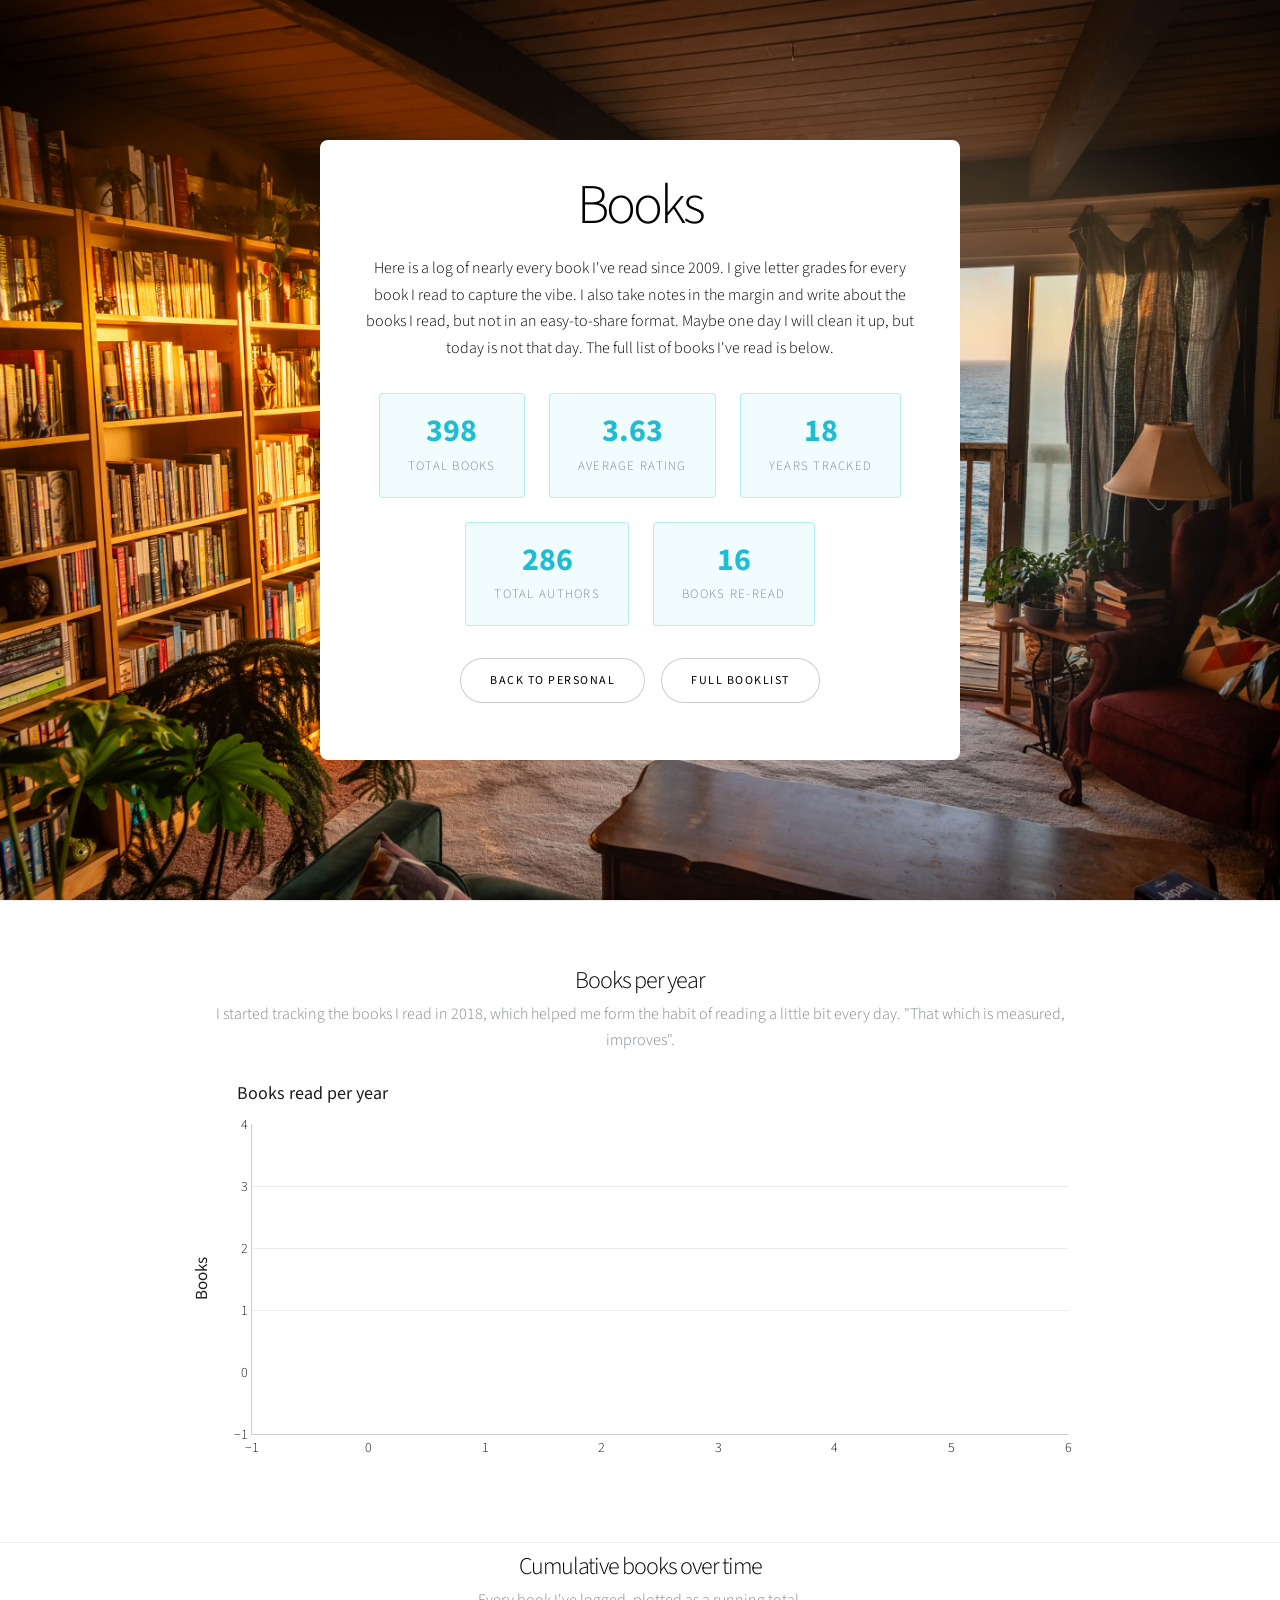
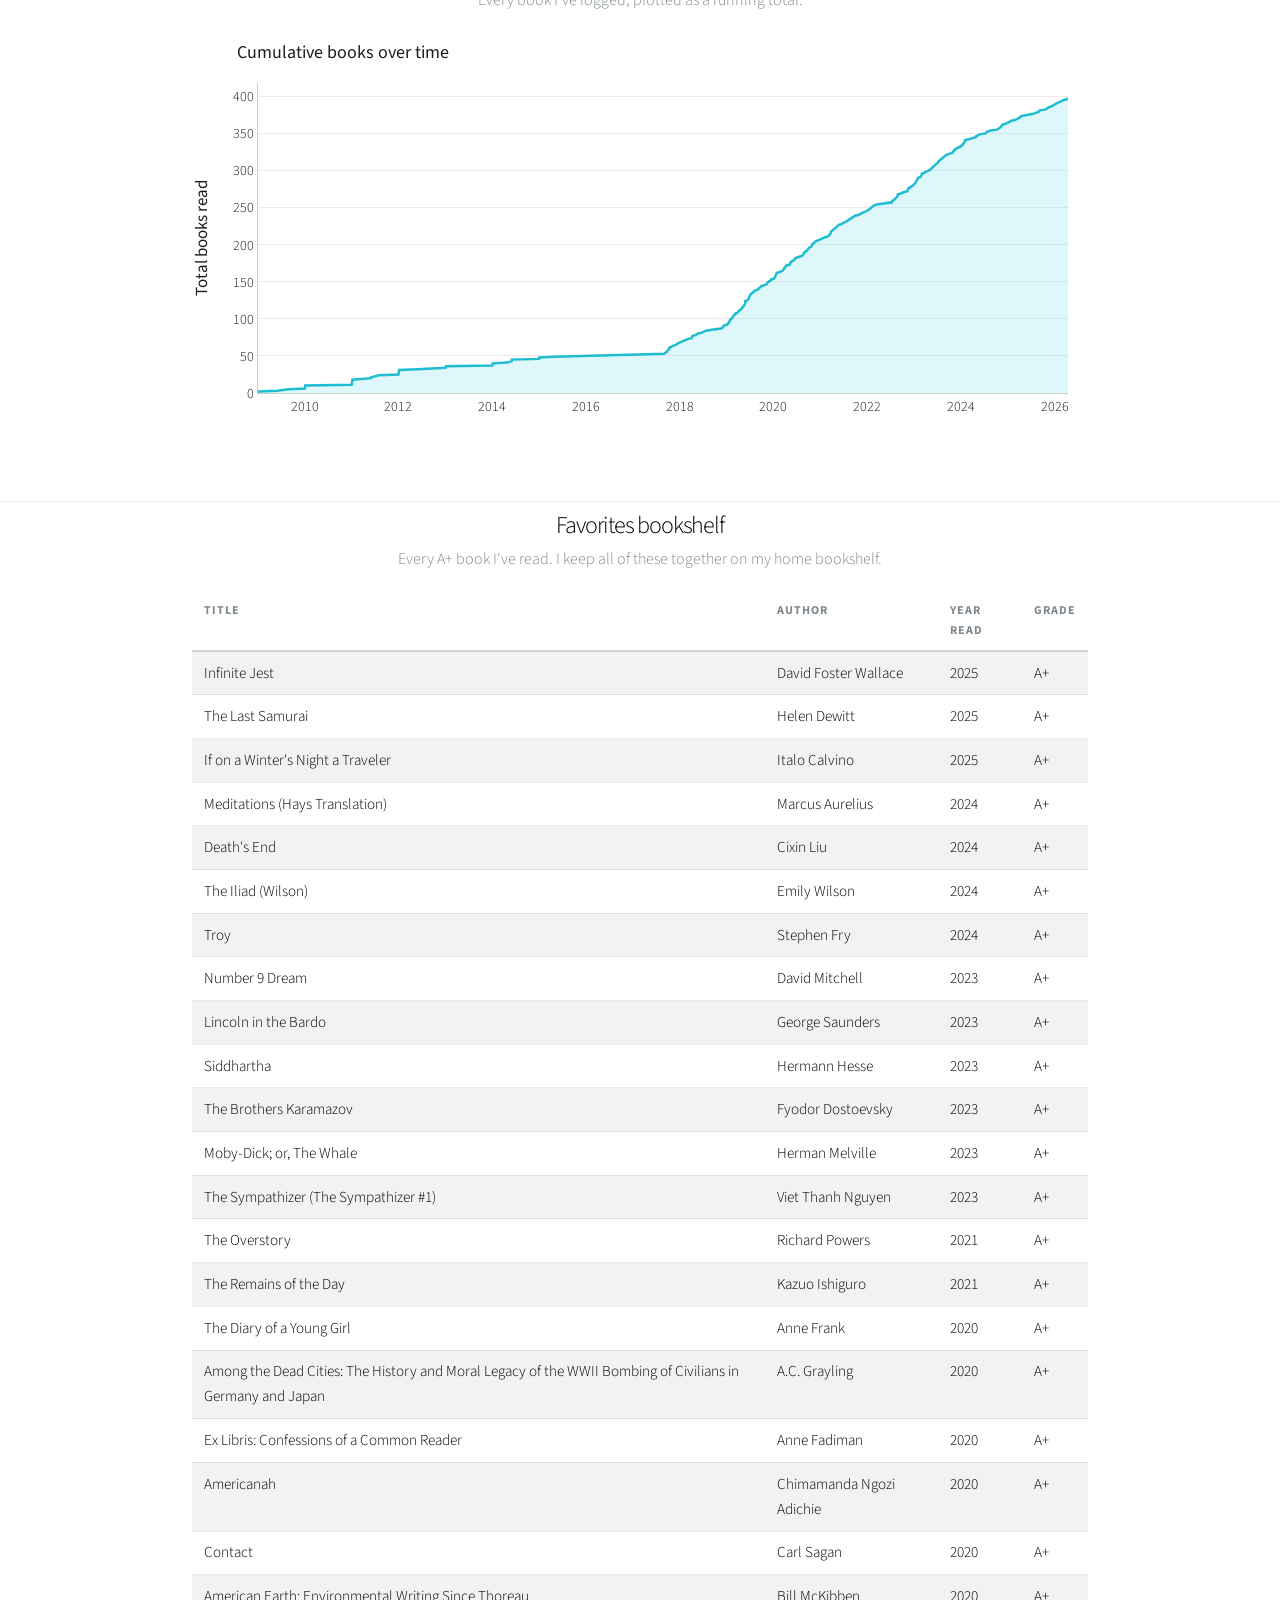
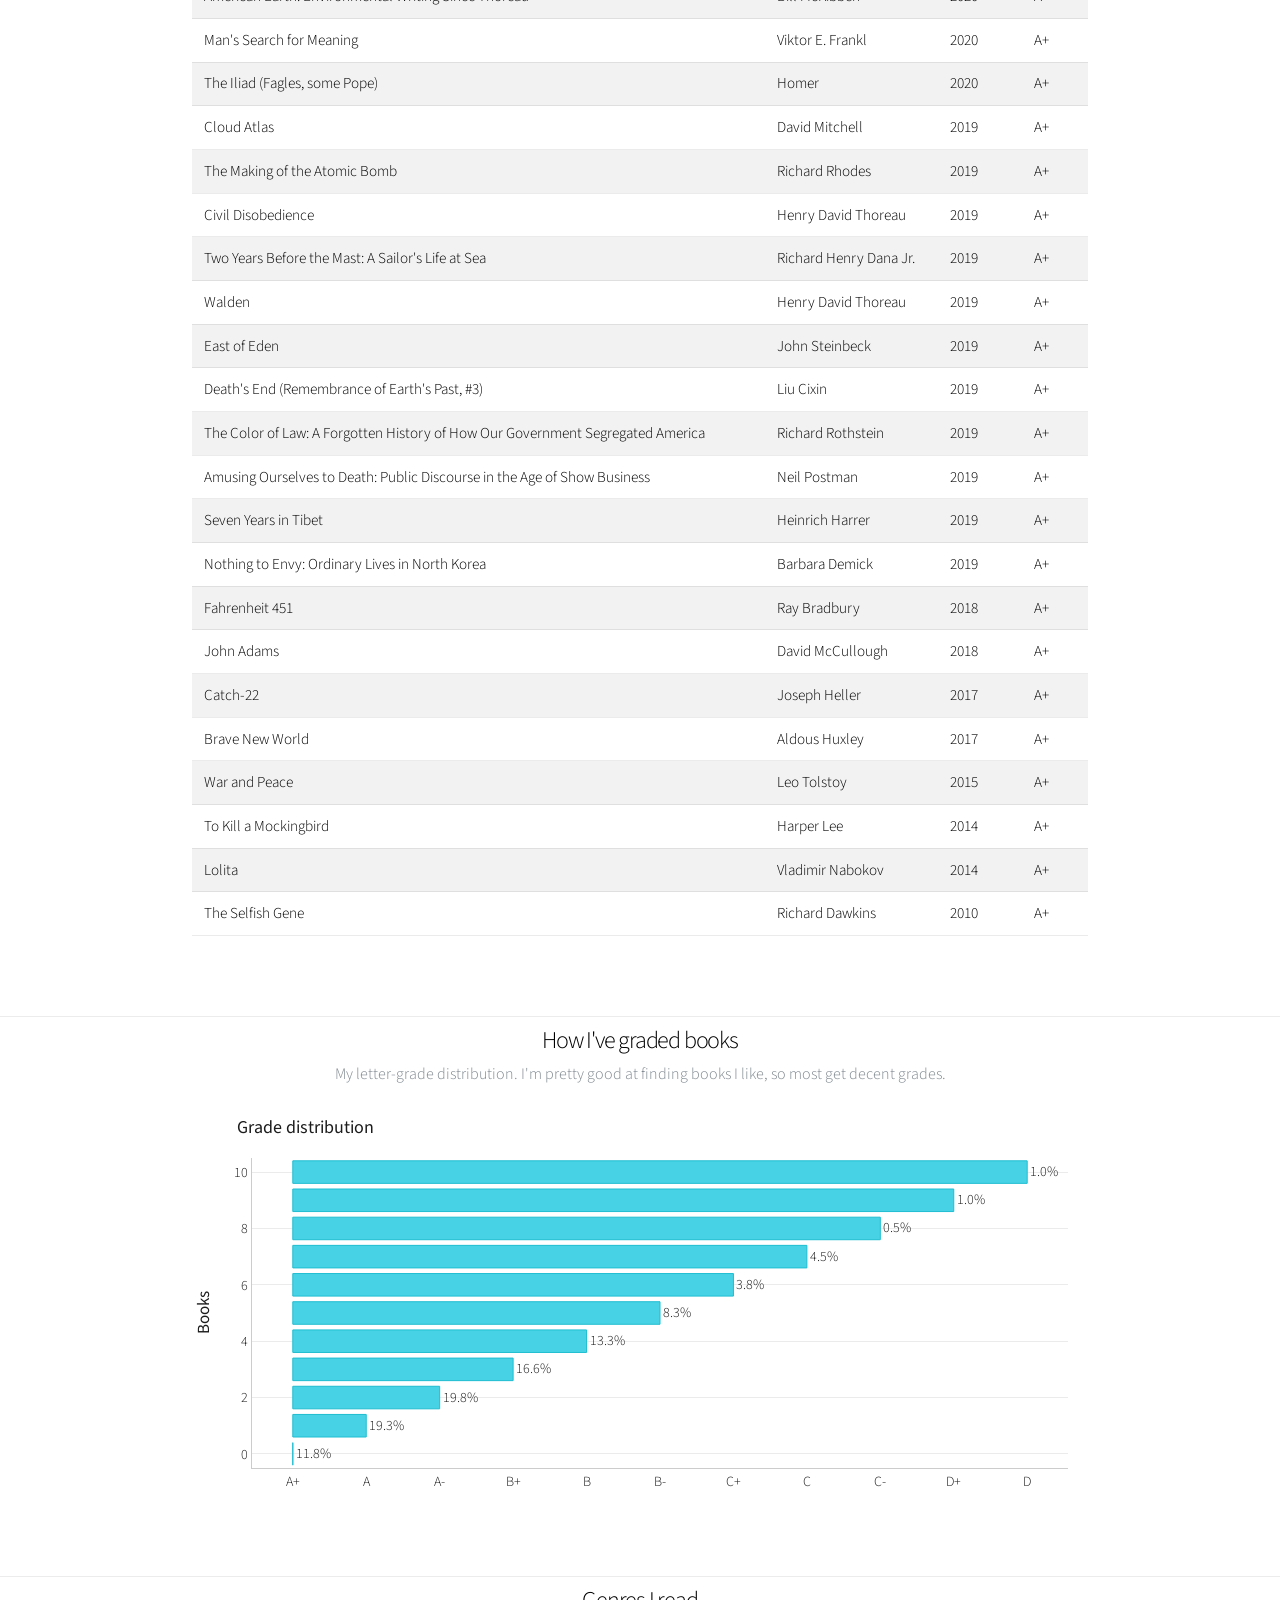
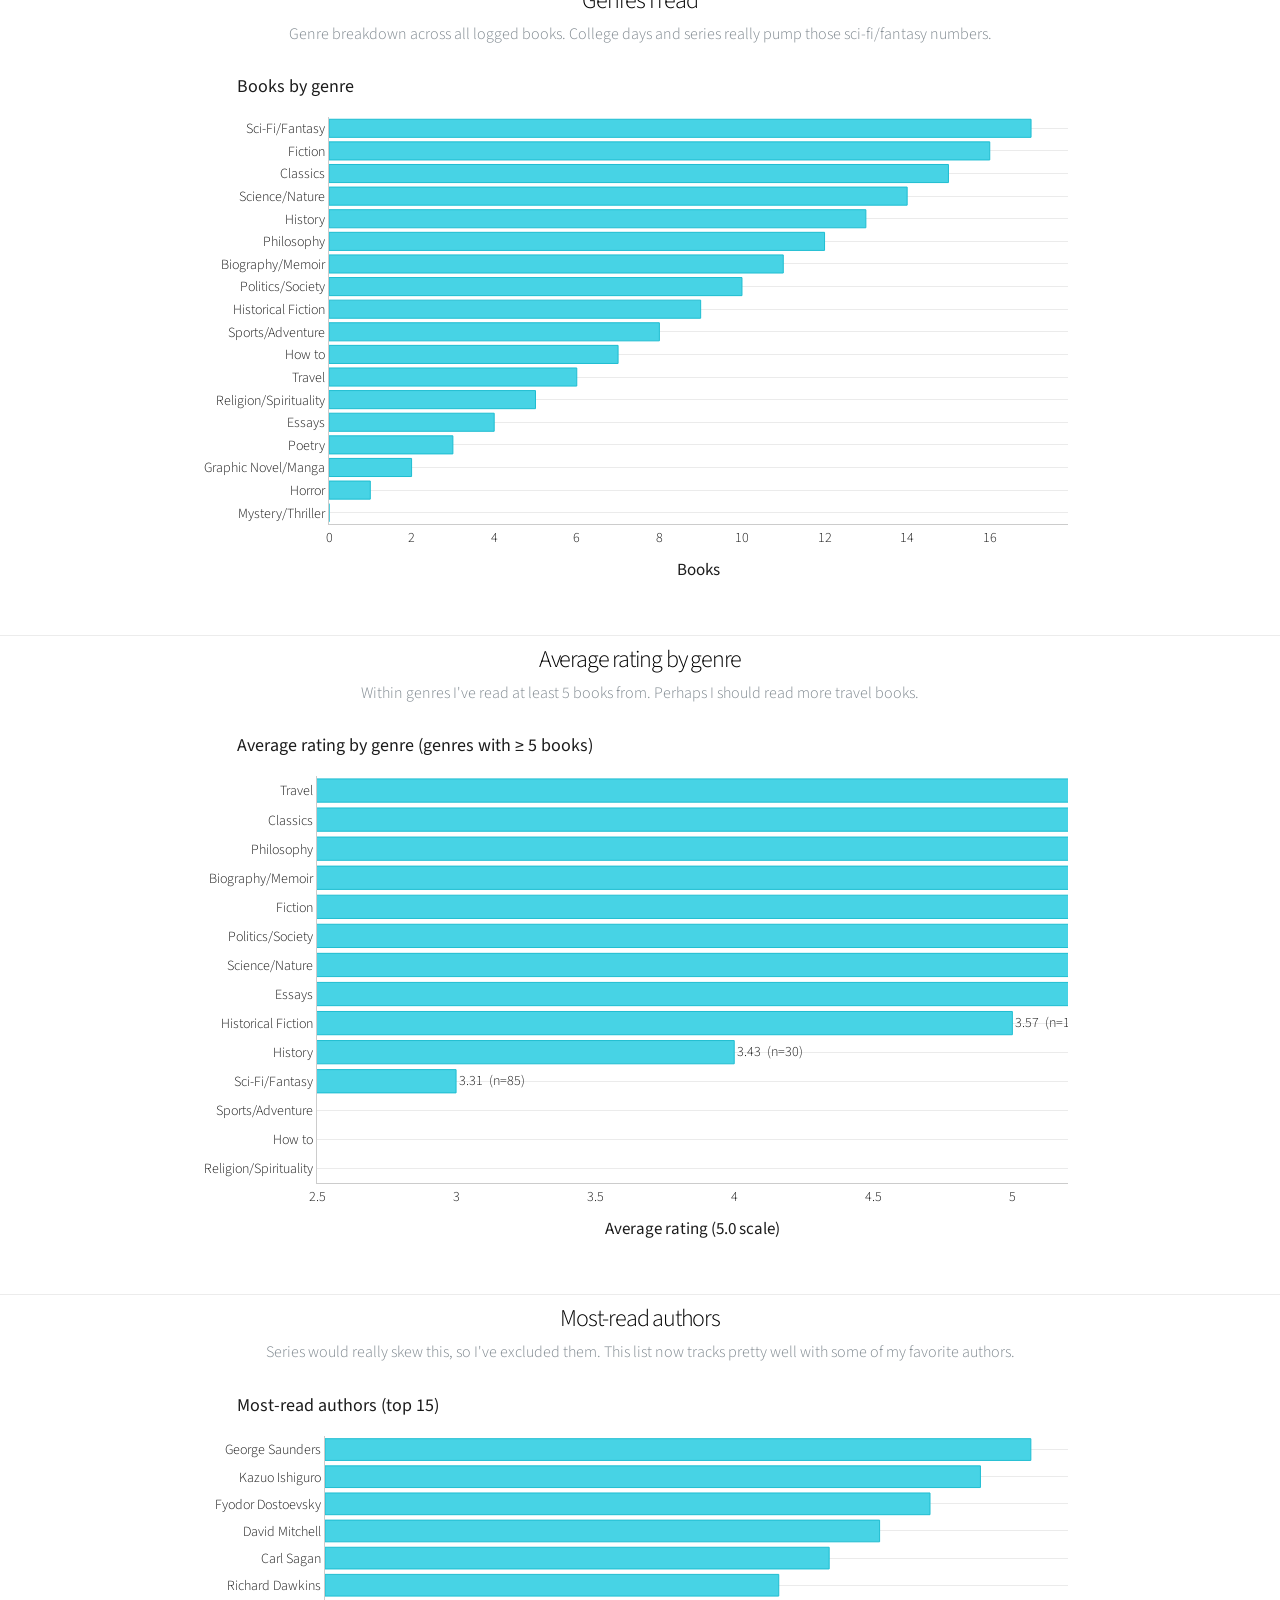
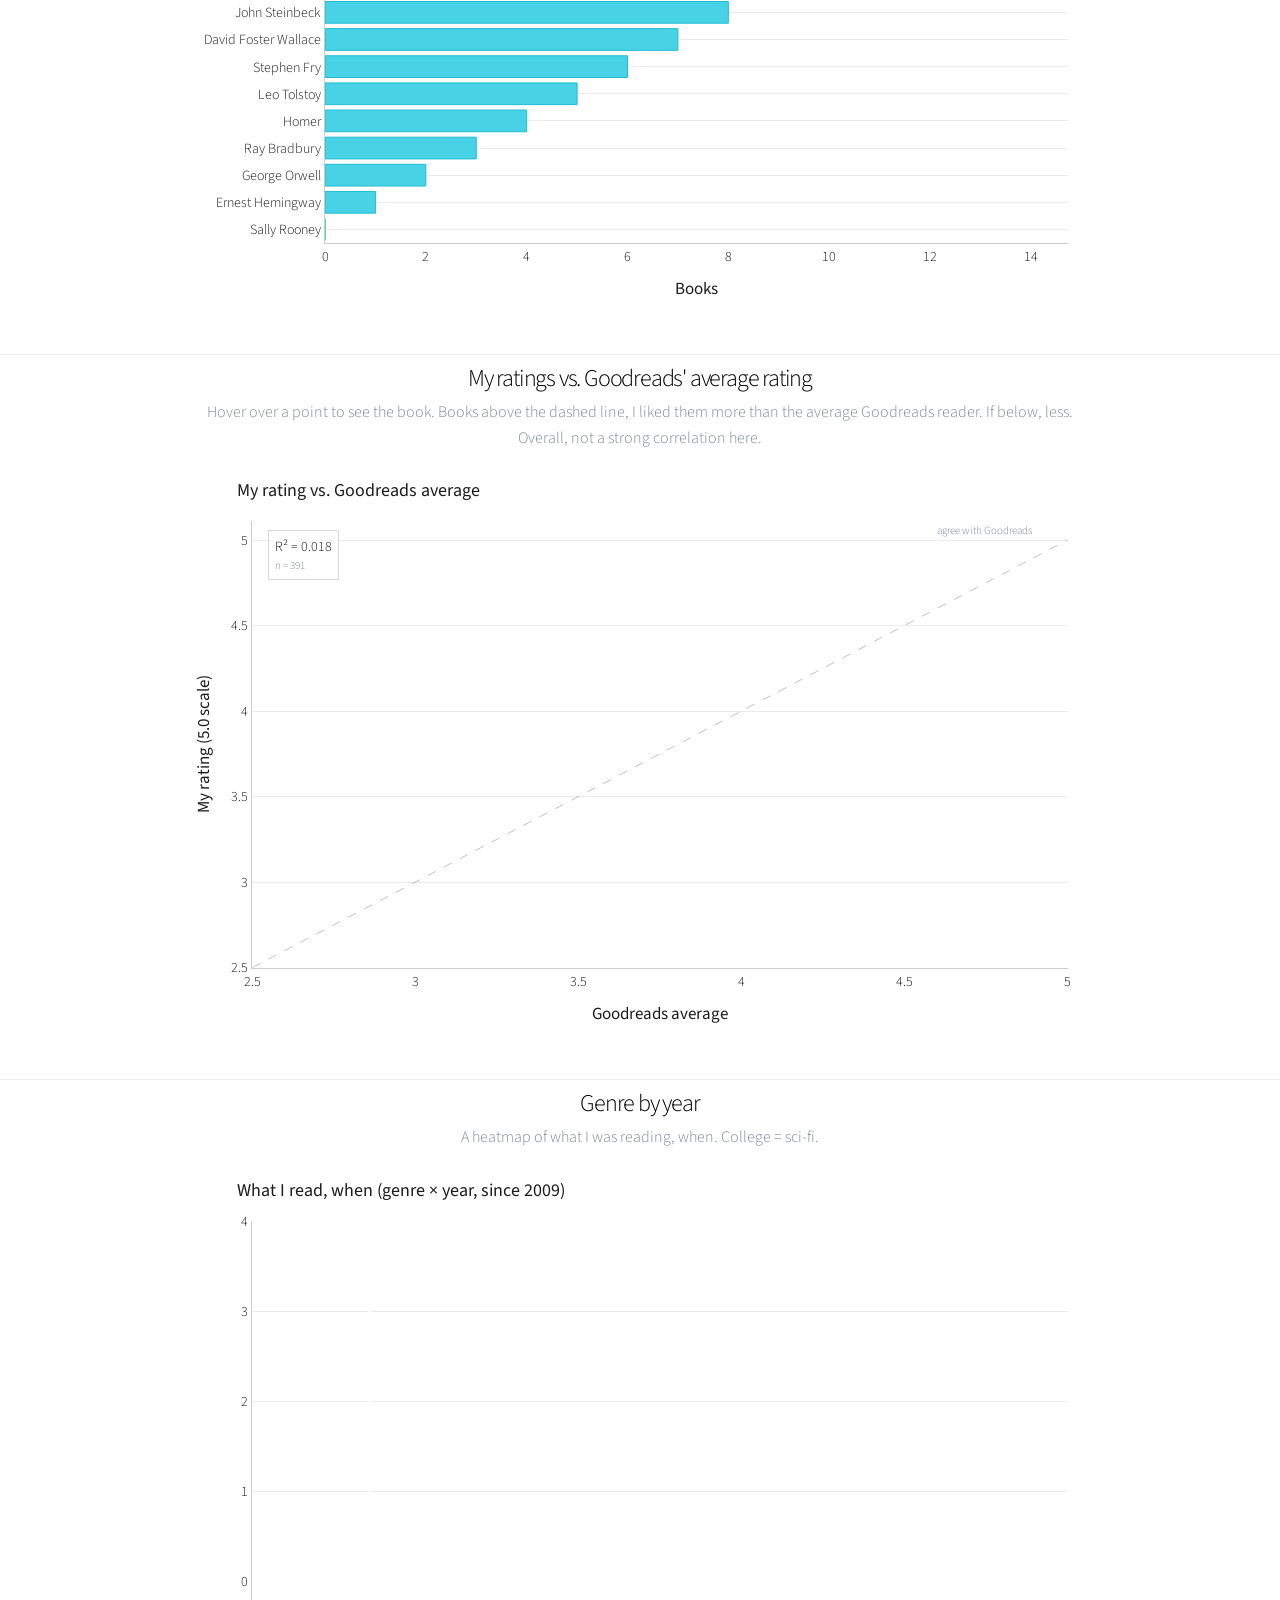
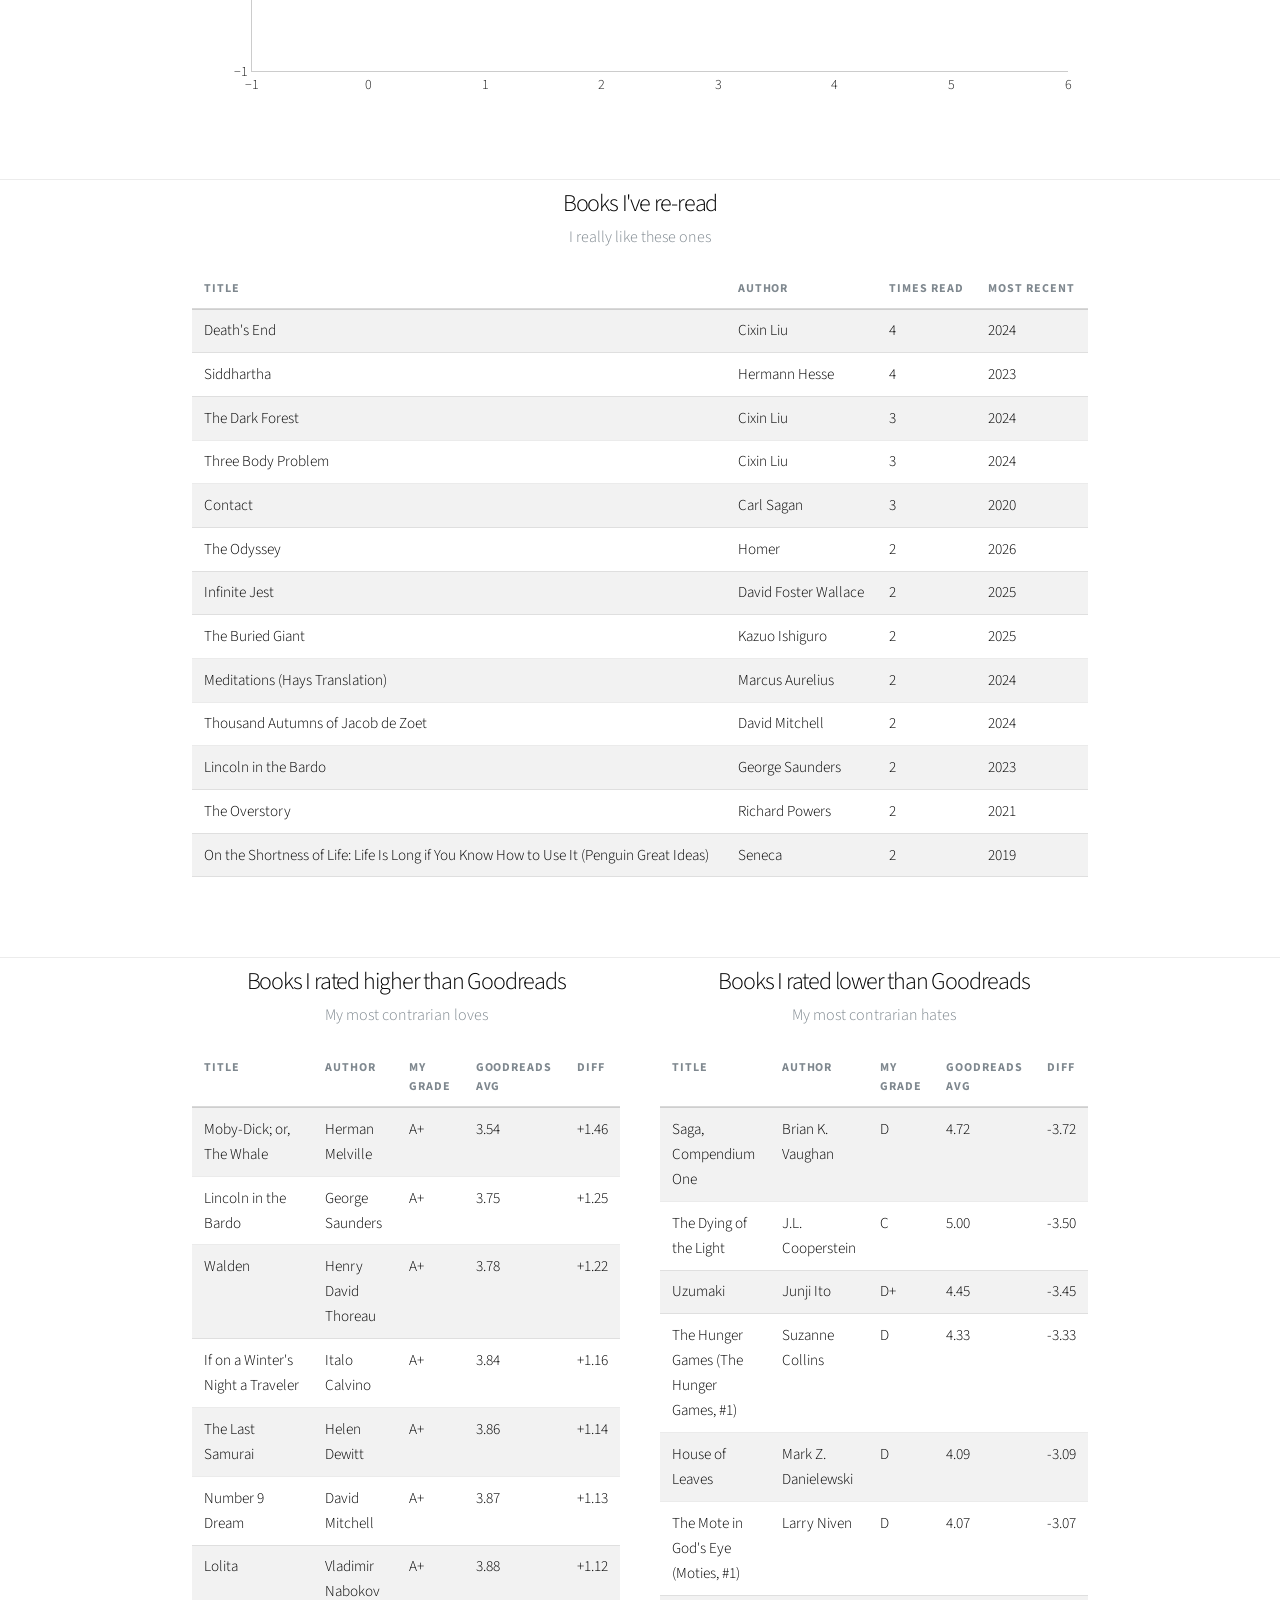
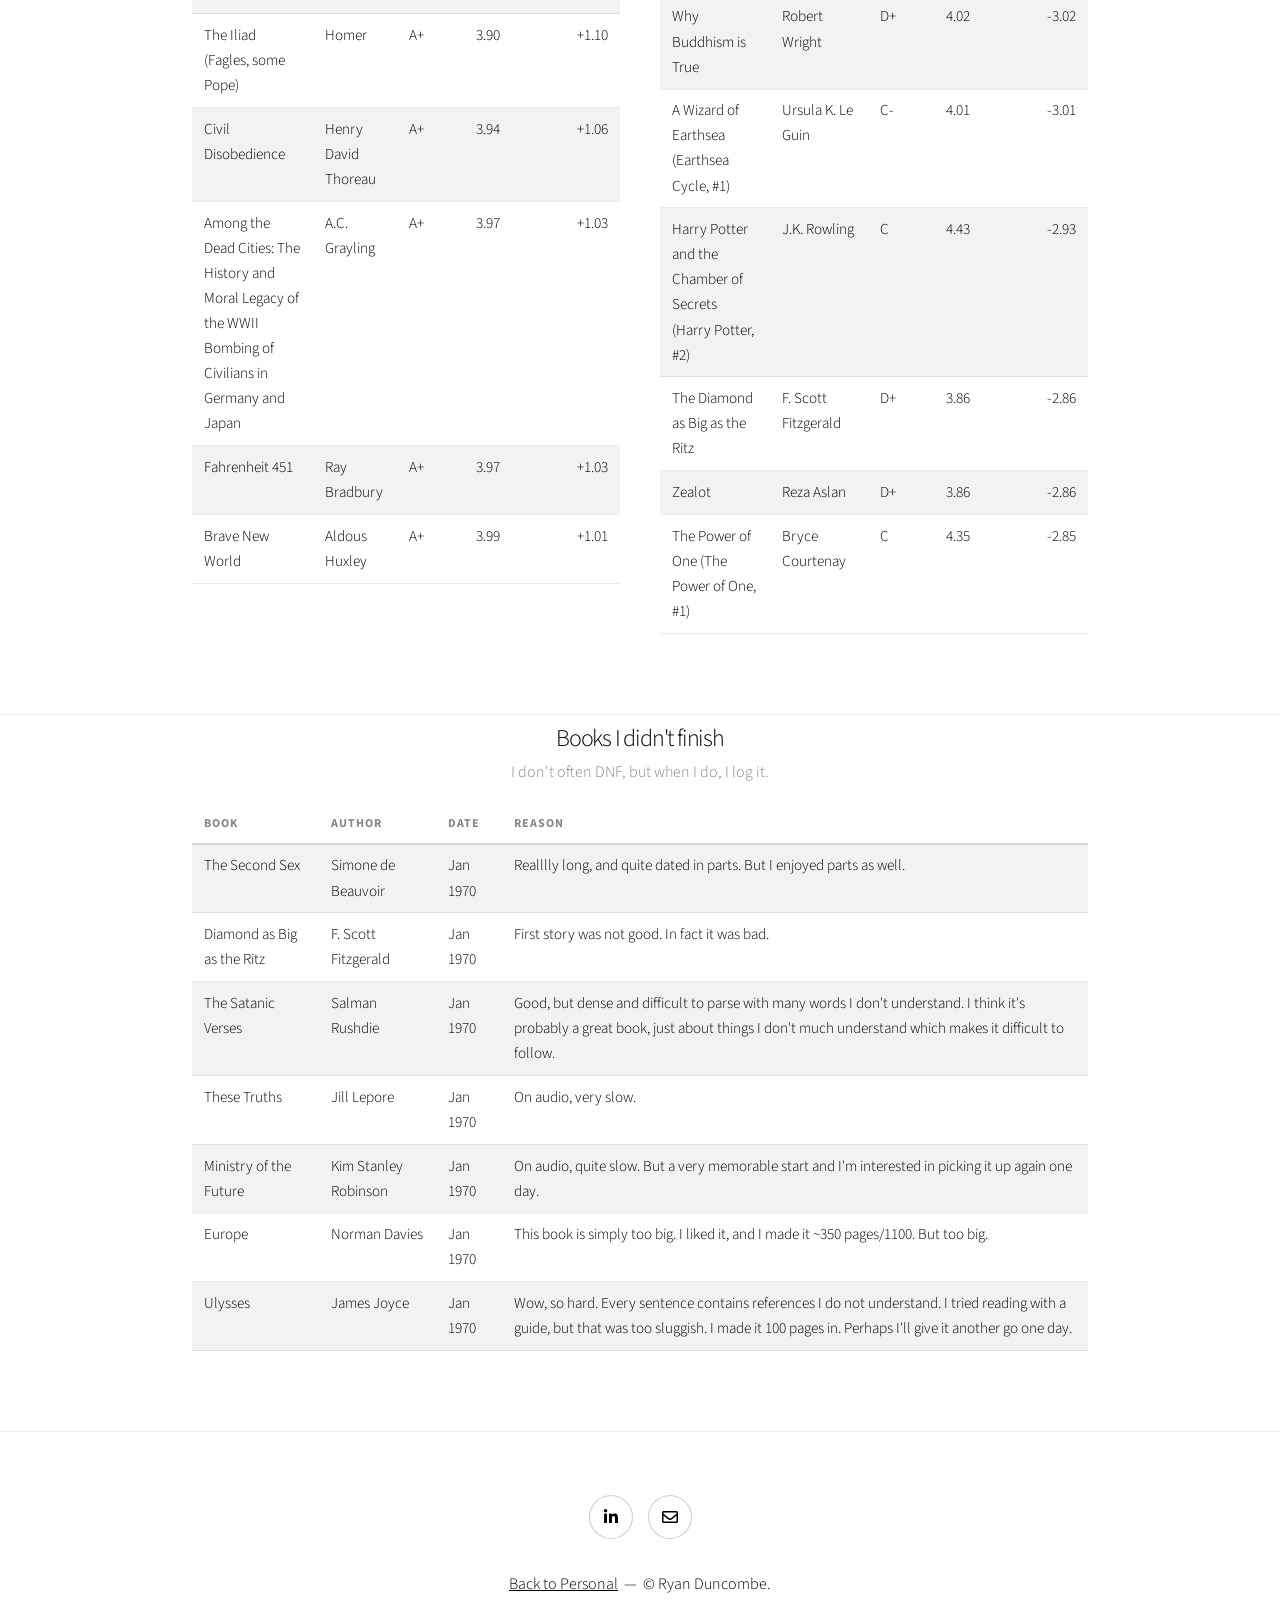
==== commit 29a1036f: "fixed index.html" ====
--- a/books.html
+++ b/books.html
@@ -61,7 +61,7 @@
   <section class="banner style2 orient-center content-align-center image-position-center onload-image-fade-in fullscreen">
     <div class="content">
       <h1>Books</h1>
-      <p>Here is a log of nearly every book I've read since 2009. I started giving books vibey letter grades specifically to avoid overthinking things and getting too quantitative. But now here I am, decades later, with a full webpage, comparisons to Goodreads, and a whole lot of plots. The full list of books I've read is below.</p>
+      <p>Here is a log of nearly every book I've read since 2009. I give letter grades for every book I read to capture the vibe. I also take notes in the margin and write about the books I read, but not in an easy-to-share format. Maybe one day I will clean it up, but today is not that day. The full list of books I've read is below.</p>
       <!-- stats -->
 <ul class="books-stats"><li><span class="stat-num">398</span><span class="stat-label">Total books</span></li><li><span class="stat-num">3.63</span><span class="stat-label">Average rating</span></li><li><span class="stat-num">18</span><span class="stat-label">Years tracked</span></li><li><span class="stat-num">286</span><span class="stat-label">Total authors</span></li><li><span class="stat-num">16</span><span class="stat-label">Books re-read</span></li></ul>
       <!-- /stats -->
@@ -78,7 +78,7 @@
   <section class="wrapper style1 align-center chart-section">
     <div class="inner">
       <h3>Books per year</h3>
-      <p class="blurb">I started really tracking the books I read in 2018, which helped me form the habit of reading a little bit every day.</p>
+      <p class="blurb">I started tracking the books I read in 2018, which helped me form the habit of reading a little bit every day. "That which is measured, improves".</p>
       <!-- chart:per_year -->
 <div>                            <div id="a9b9d4ce-f588-433a-973d-3bbbc18a9f8a" class="plotly-graph-div" style="height:420px; width:100%;"></div>            <script>                window.PLOTLYENV=window.PLOTLYENV || {};                                if (document.getElementById("a9b9d4ce-f588-433a-973d-3bbbc18a9f8a")) {                    Plotly.newPlot(                        "a9b9d4ce-f588-433a-973d-3bbbc18a9f8a",                        [{"hovertemplate":"\u003cb\u003e%{x}\u003c\u002fb\u003e\u003cbr\u003e%{y} books\u003cextra\u003e\u003c\u002fextra\u003e","marker":{"color":"#47D3E5","line":{"color":"#1ebdd1","width":1}},"x":{"dtype":"i2","bdata":"2QfaB9sH3AfdB94H3wfgB+EH4gfjB+QH5QfmB+cH6AfpB+oH"},"y":{"dtype":"i1","bdata":"BgUOCAQJBAIQGD41JyQ0HxgJ"},"type":"bar"}],                        {"template":{"data":{"histogram2dcontour":[{"type":"histogram2dcontour","colorbar":{"outlinewidth":0,"ticks":""},"colorscale":[[0.0,"#0d0887"],[0.1111111111111111,"#46039f"],[0.2222222222222222,"#7201a8"],[0.3333333333333333,"#9c179e"],[0.4444444444444444,"#bd3786"],[0.5555555555555556,"#d8576b"],[0.6666666666666666,"#ed7953"],[0.7777777777777778,"#fb9f3a"],[0.8888888888888888,"#fdca26"],[1.0,"#f0f921"]]}],"choropleth":[{"type":"choropleth","colorbar":{"outlinewidth":0,"ticks":""}}],"histogram2d":[{"type":"histogram2d","colorbar":{"outlinewidth":0,"ticks":""},"colorscale":[[0.0,"#0d0887"],[0.1111111111111111,"#46039f"],[0.2222222222222222,"#7201a8"],[0.3333333333333333,"#9c179e"],[0.4444444444444444,"#bd3786"],[0.5555555555555556,"#d8576b"],[0.6666666666666666,"#ed7953"],[0.7777777777777778,"#fb9f3a"],[0.8888888888888888,"#fdca26"],[1.0,"#f0f921"]]}],"heatmap":[{"type":"heatmap","colorbar":{"outlinewidth":0,"ticks":""},"colorscale":[[0.0,"#0d0887"],[0.1111111111111111,"#46039f"],[0.2222222222222222,"#7201a8"],[0.3333333333333333,"#9c179e"],[0.4444444444444444,"#bd3786"],[0.5555555555555556,"#d8576b"],[0.6666666666666666,"#ed7953"],[0.7777777777777778,"#fb9f3a"],[0.8888888888888888,"#fdca26"],[1.0,"#f0f921"]]}],"contourcarpet":[{"type":"contourcarpet","colorbar":{"outlinewidth":0,"ticks":""}}],"contour":[{"type":"contour","colorbar":{"outlinewidth":0,"ticks":""},"colorscale":[[0.0,"#0d0887"],[0.1111111111111111,"#46039f"],[0.2222222222222222,"#7201a8"],[0.3333333333333333,"#9c179e"],[0.4444444444444444,"#bd3786"],[0.5555555555555556,"#d8576b"],[0.6666666666666666,"#ed7953"],[0.7777777777777778,"#fb9f3a"],[0.8888888888888888,"#fdca26"],[1.0,"#f0f921"]]}],"surface":[{"type":"surface","colorbar":{"outlinewidth":0,"ticks":""},"colorscale":[[0.0,"#0d0887"],[0.1111111111111111,"#46039f"],[0.2222222222222222,"#7201a8"],[0.3333333333333333,"#9c179e"],[0.4444444444444444,"#bd3786"],[0.5555555555555556,"#d8576b"],[0.6666666666666666,"#ed7953"],[0.7777777777777778,"#fb9f3a"],[0.8888888888888888,"#fdca26"],[1.0,"#f0f921"]]}],"mesh3d":[{"type":"mesh3d","colorbar":{"outlinewidth":0,"ticks":""}}],"scatter":[{"fillpattern":{"fillmode":"overlay","size":10,"solidity":0.2},"type":"scatter"}],"parcoords":[{"type":"parcoords","line":{"colorbar":{"outlinewidth":0,"ticks":""}}}],"scatterpolargl":[{"type":"scatterpolargl","marker":{"colorbar":{"outlinewidth":0,"ticks":""}}}],"bar":[{"error_x":{"color":"#2a3f5f"},"error_y":{"color":"#2a3f5f"},"marker":{"line":{"color":"#E5ECF6","width":0.5},"pattern":{"fillmode":"overlay","size":10,"solidity":0.2}},"type":"bar"}],"scattergeo":[{"type":"scattergeo","marker":{"colorbar":{"outlinewidth":0,"ticks":""}}}],"scatterpolar":[{"type":"scatterpolar","marker":{"colorbar":{"outlinewidth":0,"ticks":""}}}],"histogram":[{"marker":{"pattern":{"fillmode":"overlay","size":10,"solidity":0.2}},"type":"histogram"}],"scattergl":[{"type":"scattergl","marker":{"colorbar":{"outlinewidth":0,"ticks":""}}}],"scatter3d":[{"type":"scatter3d","line":{"colorbar":{"outlinewidth":0,"ticks":""}},"marker":{"colorbar":{"outlinewidth":0,"ticks":""}}}],"scattermap":[{"type":"scattermap","marker":{"colorbar":{"outlinewidth":0,"ticks":""}}}],"scattermapbox":[{"type":"scattermapbox","marker":{"colorbar":{"outlinewidth":0,"ticks":""}}}],"scatterternary":[{"type":"scatterternary","marker":{"colorbar":{"outlinewidth":0,"ticks":""}}}],"scattercarpet":[{"type":"scattercarpet","marker":{"colorbar":{"outlinewidth":0,"ticks":""}}}],"carpet":[{"aaxis":{"endlinecolor":"#2a3f5f","gridcolor":"white","linecolor":"white","minorgridcolor":"white","startlinecolor":"#2a3f5f"},"baxis":{"endlinecolor":"#2a3f5f","gridcolor":"white","linecolor":"white","minorgridcolor":"white","startlinecolor":"#2a3f5f"},"type":"carpet"}],"table":[{"cells":{"fill":{"color":"#EBF0F8"},"line":{"color":"white"}},"header":{"fill":{"color":"#C8D4E3"},"line":{"color":"white"}},"type":"table"}],"barpolar":[{"marker":{"line":{"color":"#E5ECF6","width":0.5},"pattern":{"fillmode":"overlay","size":10,"solidity":0.2}},"type":"barpolar"}],"pie":[{"automargin":true,"type":"pie"}]},"layout":{"autotypenumbers":"strict","colorway":["#636efa","#EF553B","#00cc96","#ab63fa","#FFA15A","#19d3f3","#FF6692","#B6E880","#FF97FF","#FECB52"],"font":{"color":"#2a3f5f"},"hovermode":"closest","hoverlabel":{"align":"left"},"paper_bgcolor":"white","plot_bgcolor":"#E5ECF6","polar":{"bgcolor":"#E5ECF6","angularaxis":{"gridcolor":"white","linecolor":"white","ticks":""},"radialaxis":{"gridcolor":"white","linecolor":"white","ticks":""}},"ternary":{"bgcolor":"#E5ECF6","aaxis":{"gridcolor":"white","linecolor":"white","ticks":""},"baxis":{"gridcolor":"white","linecolor":"white","ticks":""},"caxis":{"gridcolor":"white","linecolor":"white","ticks":""}},"coloraxis":{"colorbar":{"outlinewidth":0,"ticks":""}},"colorscale":{"sequential":[[0.0,"#0d0887"],[0.1111111111111111,"#46039f"],[0.2222222222222222,"#7201a8"],[0.3333333333333333,"#9c179e"],[0.4444444444444444,"#bd3786"],[0.5555555555555556,"#d8576b"],[0.6666666666666666,"#ed7953"],[0.7777777777777778,"#fb9f3a"],[0.8888888888888888,"#fdca26"],[1.0,"#f0f921"]],"sequentialminus":[[0.0,"#0d0887"],[0.1111111111111111,"#46039f"],[0.2222222222222222,"#7201a8"],[0.3333333333333333,"#9c179e"],[0.4444444444444444,"#bd3786"],[0.5555555555555556,"#d8576b"],[0.6666666666666666,"#ed7953"],[0.7777777777777778,"#fb9f3a"],[0.8888888888888888,"#fdca26"],[1.0,"#f0f921"]],"diverging":[[0,"#8e0152"],[0.1,"#c51b7d"],[0.2,"#de77ae"],[0.3,"#f1b6da"],[0.4,"#fde0ef"],[0.5,"#f7f7f7"],[0.6,"#e6f5d0"],[0.7,"#b8e186"],[0.8,"#7fbc41"],[0.9,"#4d9221"],[1,"#276419"]]},"xaxis":{"gridcolor":"white","linecolor":"white","ticks":"","title":{"standoff":15},"zerolinecolor":"white","automargin":true,"zerolinewidth":2},"yaxis":{"gridcolor":"white","linecolor":"white","ticks":"","title":{"standoff":15},"zerolinecolor":"white","automargin":true,"zerolinewidth":2},"scene":{"xaxis":{"backgroundcolor":"#E5ECF6","gridcolor":"white","linecolor":"white","showbackground":true,"ticks":"","zerolinecolor":"white","gridwidth":2},"yaxis":{"backgroundcolor":"#E5ECF6","gridcolor":"white","linecolor":"white","showbackground":true,"ticks":"","zerolinecolor":"white","gridwidth":2},"zaxis":{"backgroundcolor":"#E5ECF6","gridcolor":"white","linecolor":"white","showbackground":true,"ticks":"","zerolinecolor":"white","gridwidth":2}},"shapedefaults":{"line":{"color":"#2a3f5f"}},"annotationdefaults":{"arrowcolor":"#2a3f5f","arrowhead":0,"arrowwidth":1},"geo":{"bgcolor":"white","landcolor":"#E5ECF6","subunitcolor":"white","showland":true,"showlakes":true,"lakecolor":"white"},"title":{"x":0.05},"mapbox":{"style":"light"}}},"title":{"text":"Books read per year","font":{"size":18}},"xaxis":{"title":{},"showgrid":false,"linecolor":"rgba(0,0,0,0.2)"},"yaxis":{"title":{"text":"Books"},"gridcolor":"rgba(0,0,0,0.08)","linecolor":"rgba(0,0,0,0.2)"},"font":{"family":"\"Source Sans Pro\", Helvetica, sans-serif","color":"#1c1c1c","size":14},"margin":{"l":60,"r":20,"t":50,"b":60},"hoverlabel":{"font":{"family":"\"Source Sans Pro\", Helvetica, sans-serif"}},"paper_bgcolor":"rgba(0,0,0,0)","plot_bgcolor":"rgba(0,0,0,0)","height":420},                        {"displaylogo": false, "responsive": true}                    )                };            </script>        </div>
       <!-- /chart:per_year -->
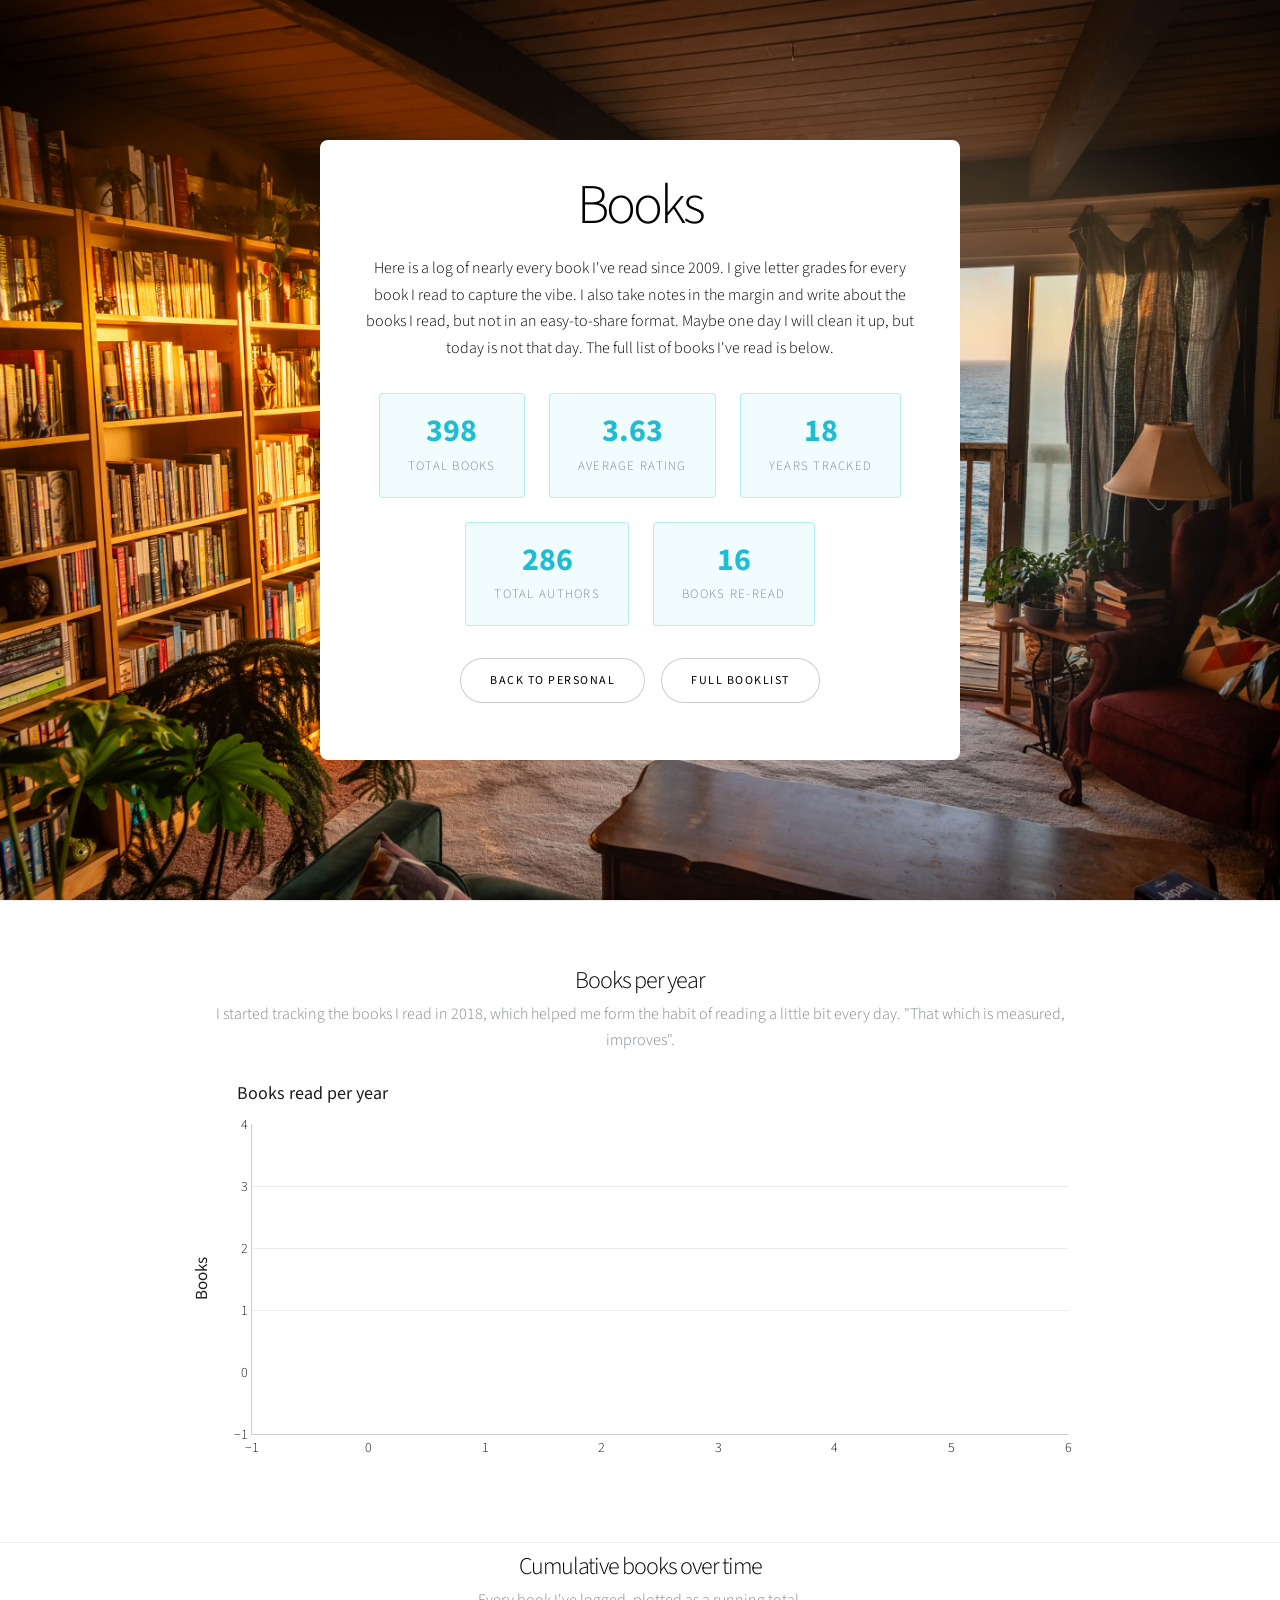
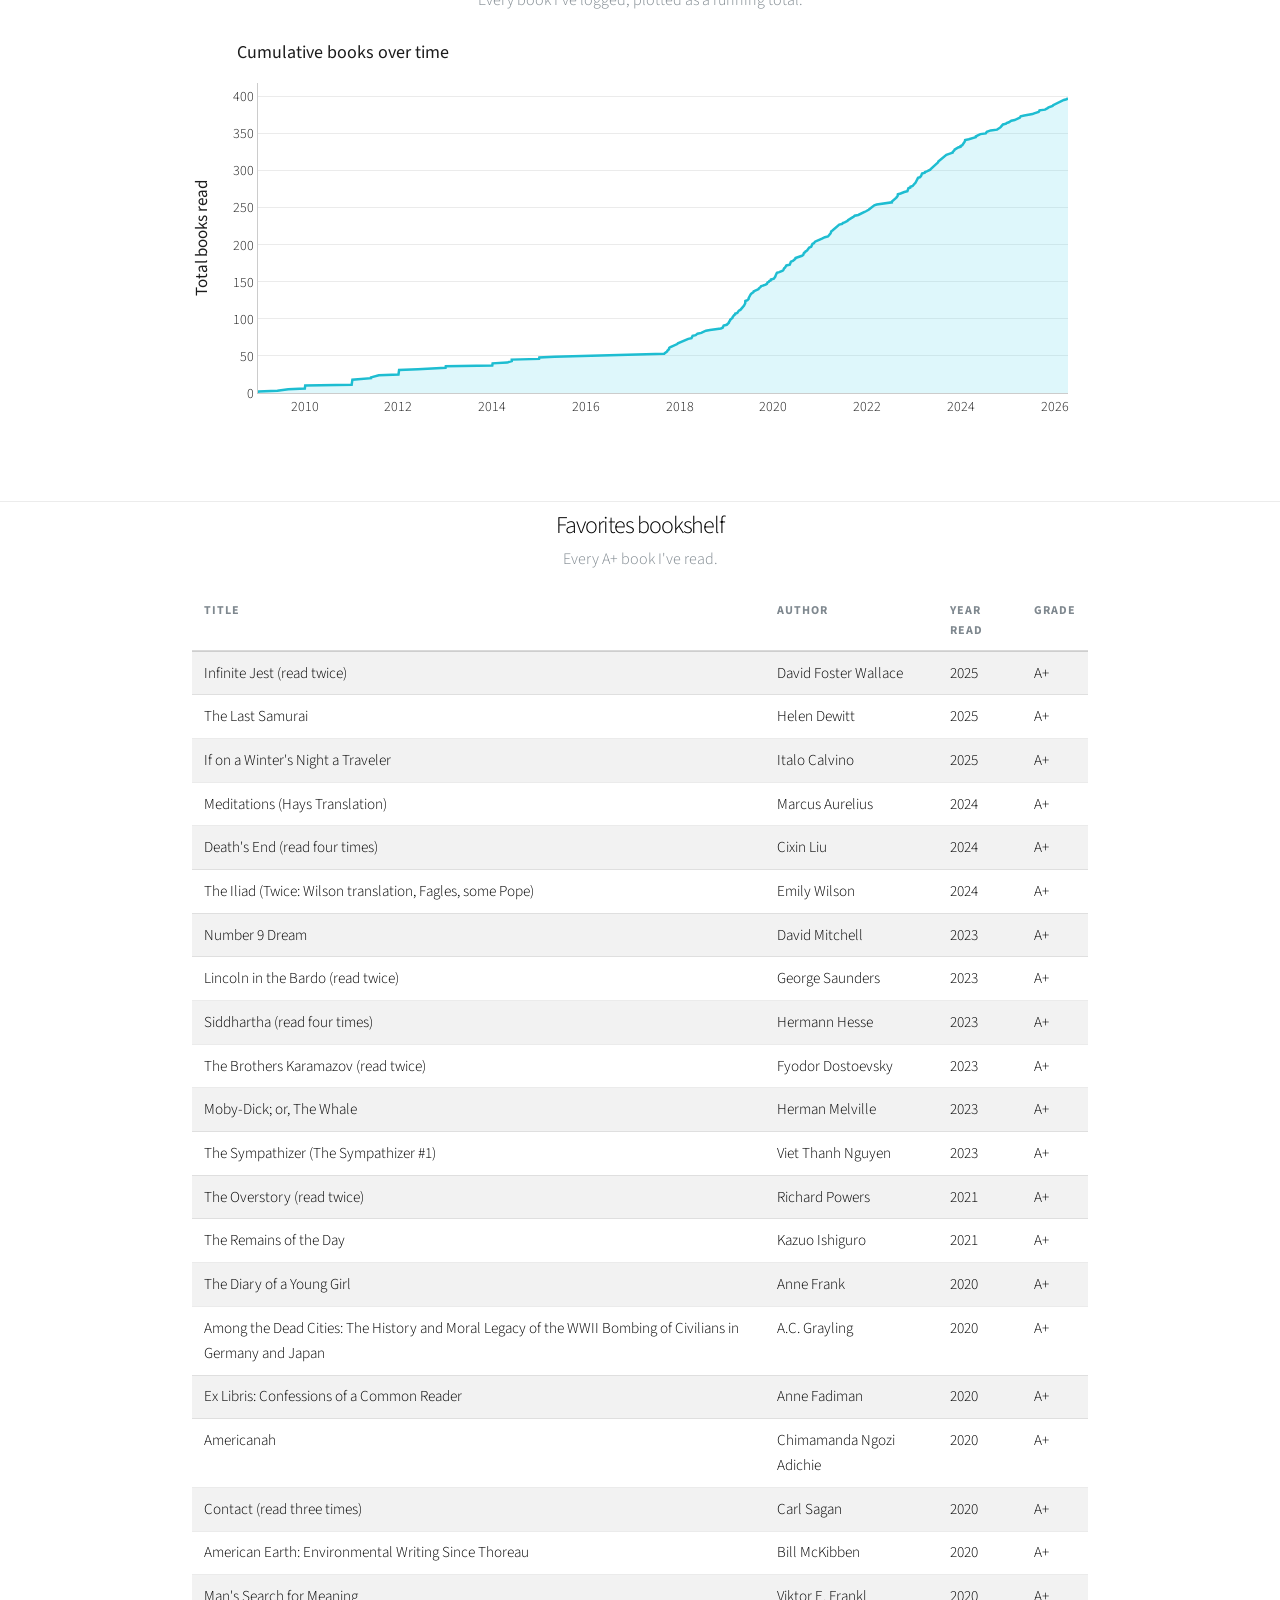
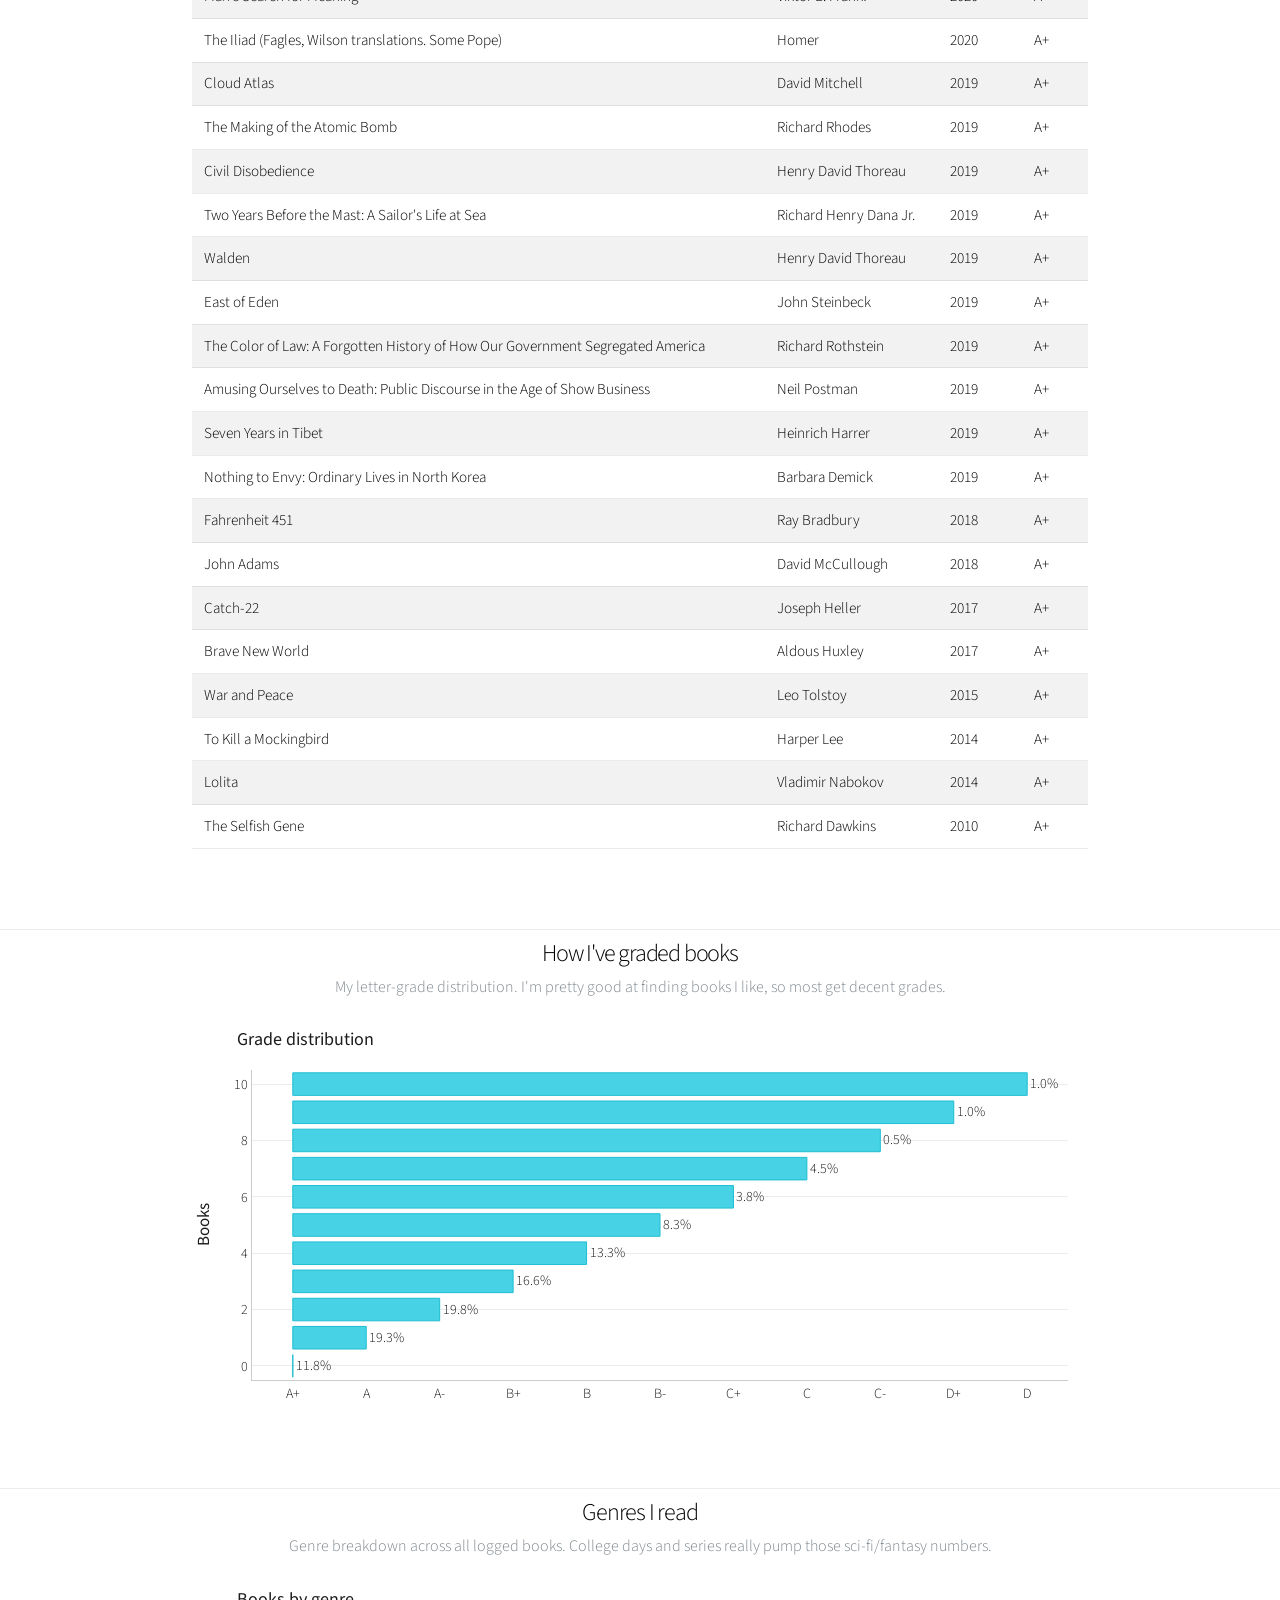
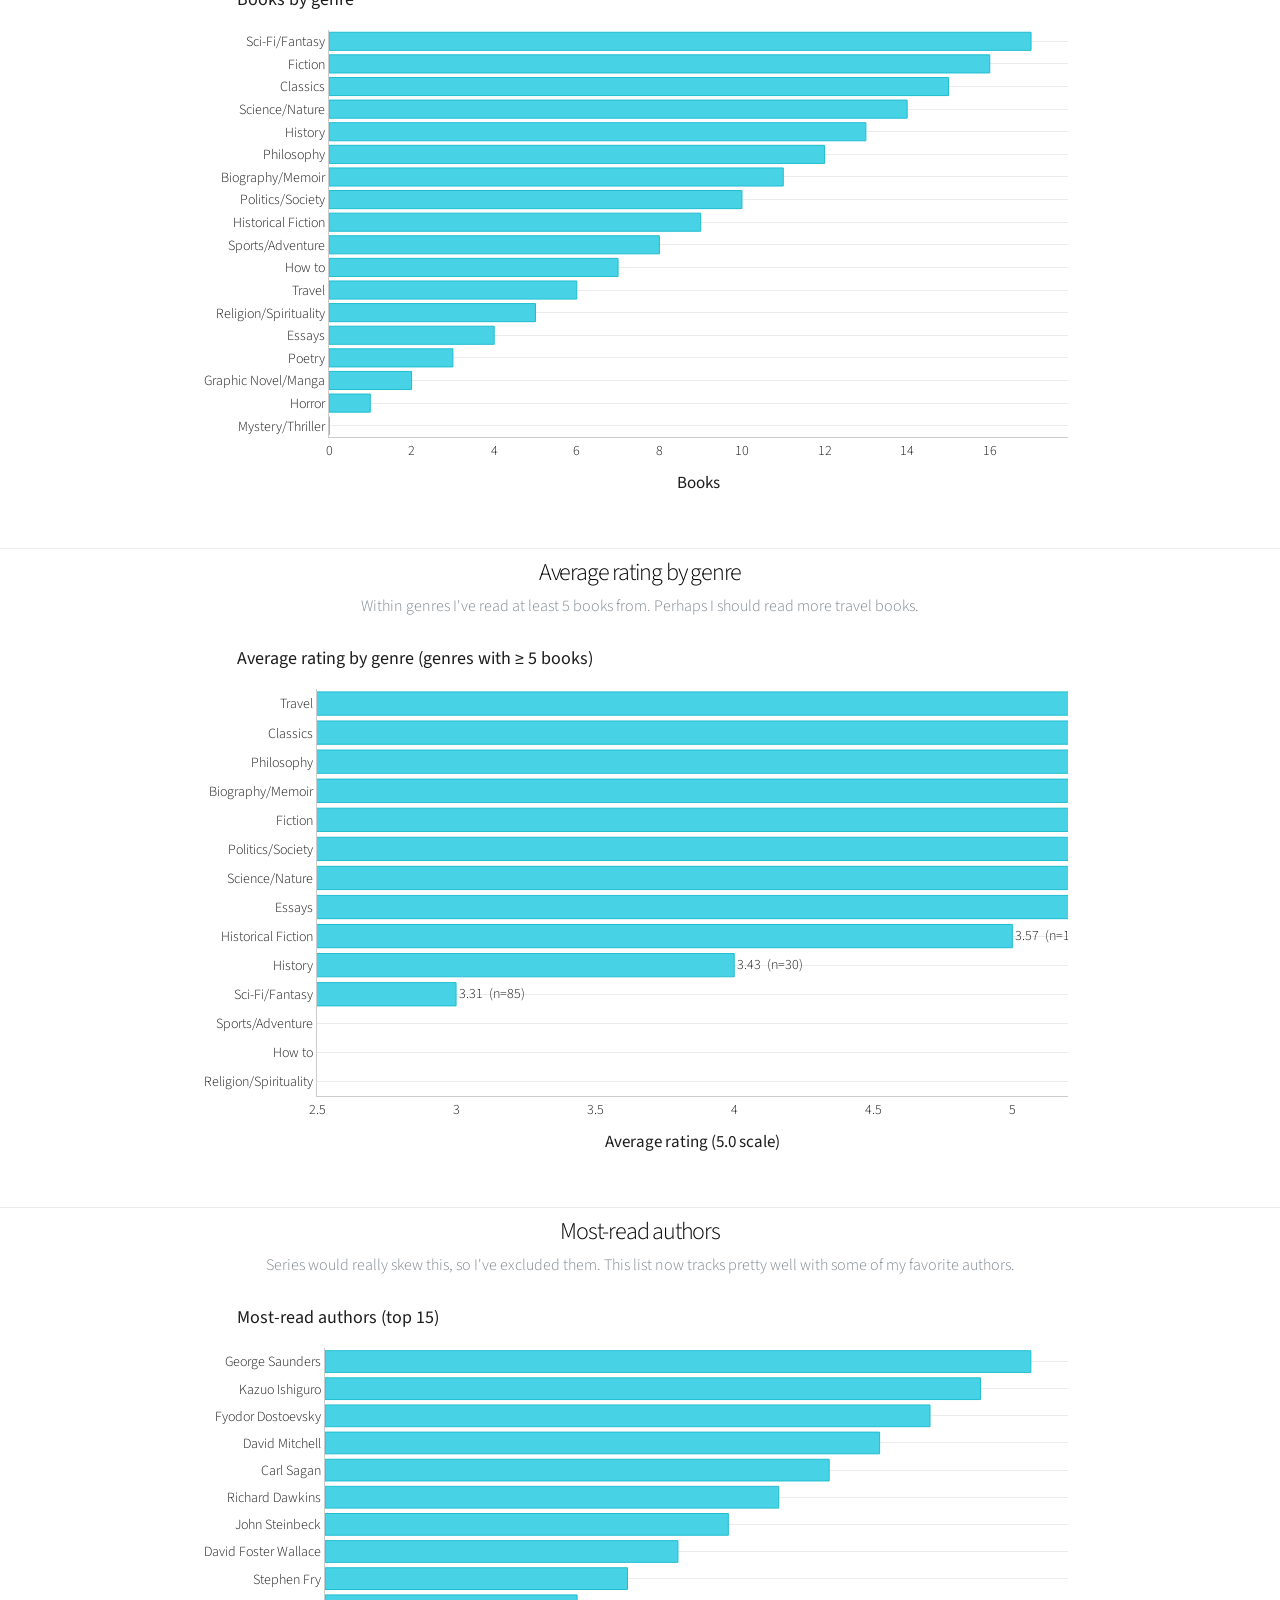
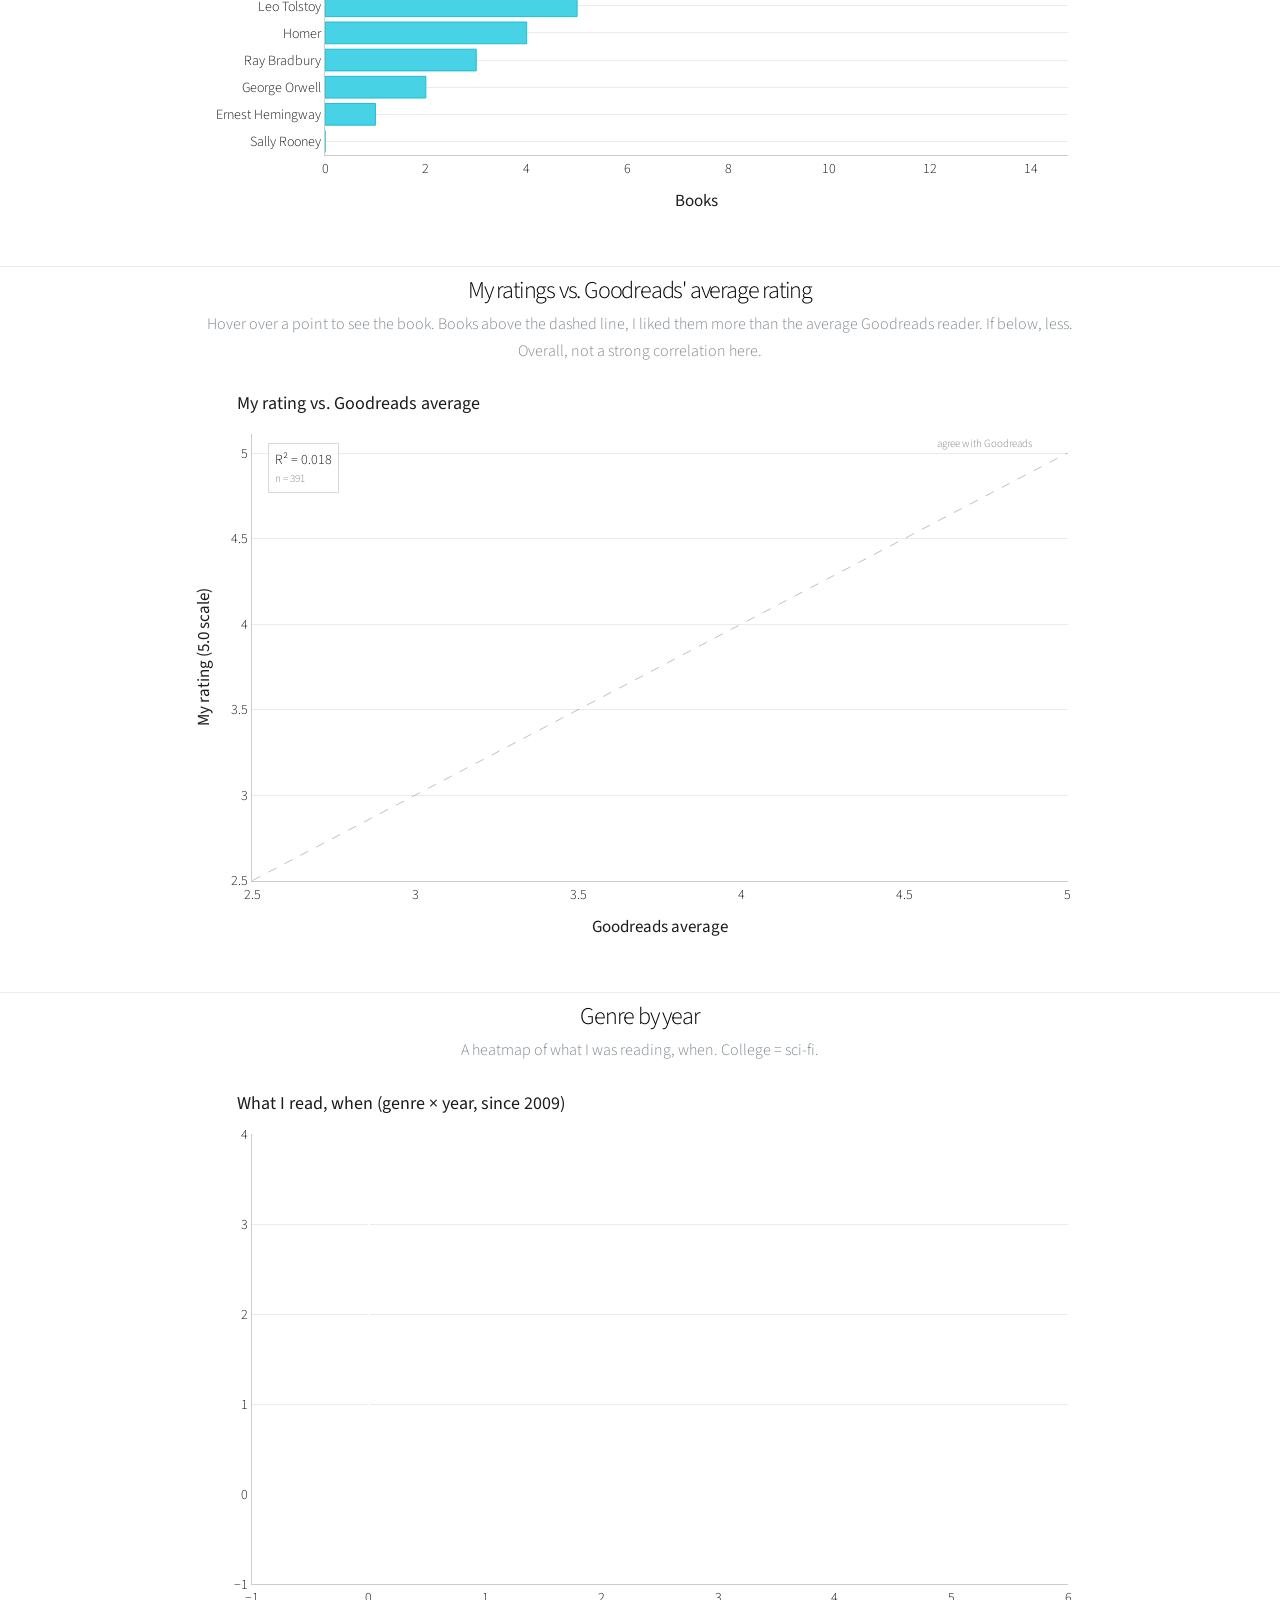
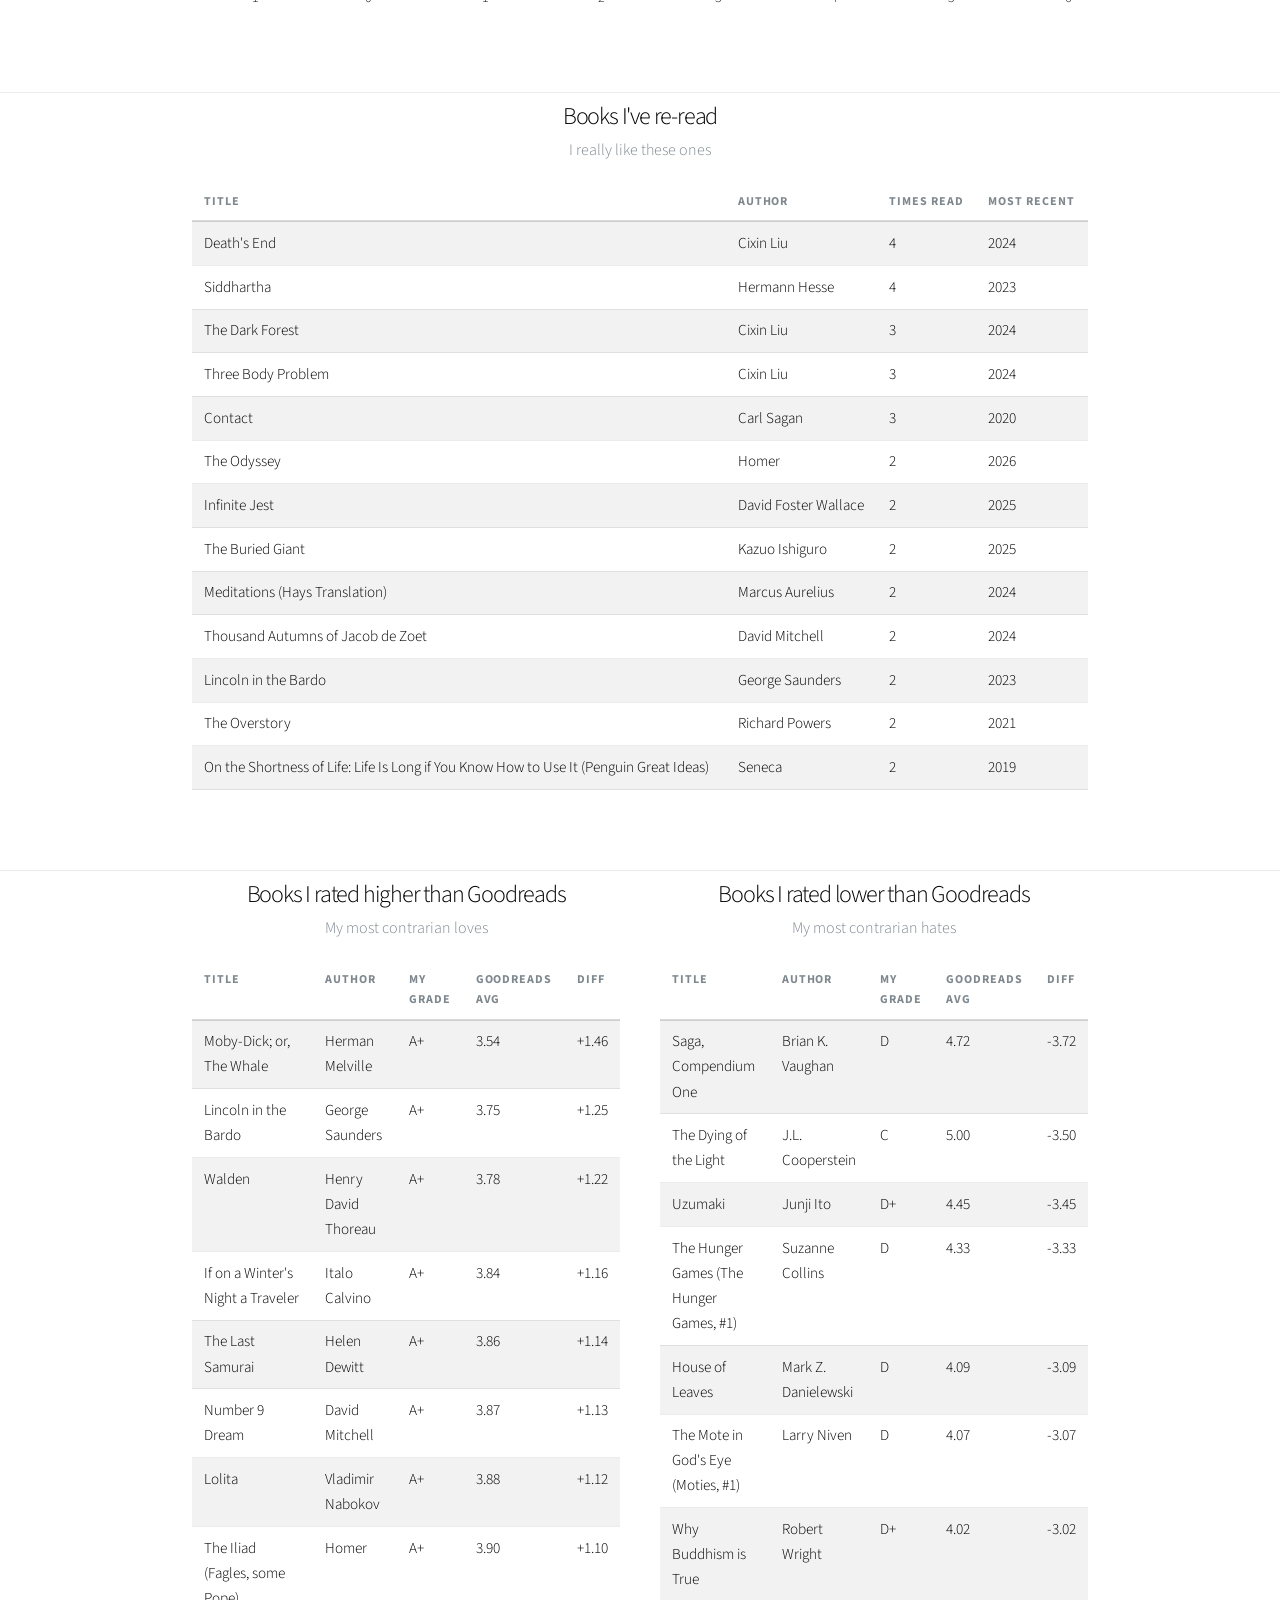
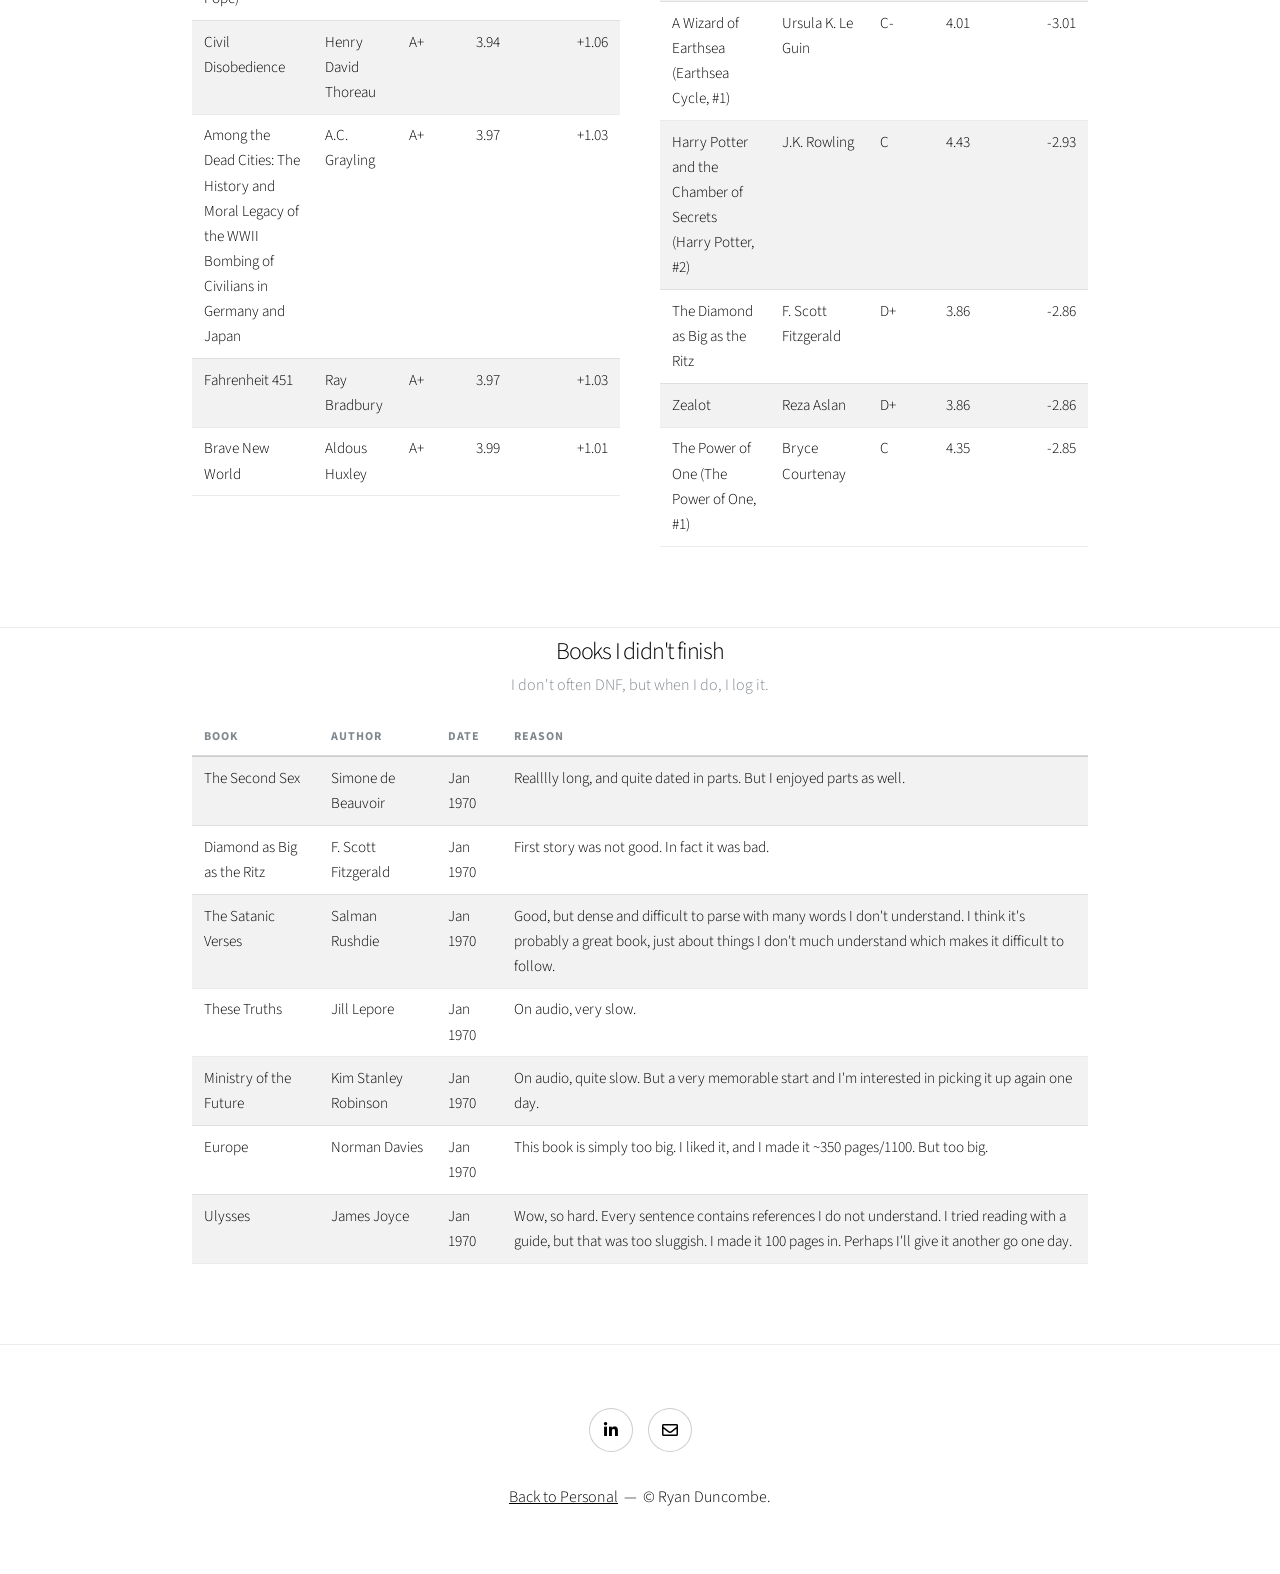
==== commit 25d400f0: "music.html is live" ====
--- a/books.html
+++ b/books.html
@@ -98,9 +98,9 @@
   <section class="wrapper style1 align-center chart-section">
     <div class="inner">
       <h3>Favorites bookshelf</h3>
-      <p class="blurb">Every A+ book I've read. I keep all of these together on my home bookshelf.</p>
+      <p class="blurb">Every A+ book I've read.</p>
       <!-- table:favorites -->
-<table class="books-table"><thead><tr><th>Title</th><th>Author</th><th>Year read</th><th>Grade</th></tr></thead><tbody><tr><td>Infinite Jest</td><td>David Foster Wallace</td><td>2025</td><td>A+</td></tr><tr><td>The Last Samurai</td><td>Helen Dewitt</td><td>2025</td><td>A+</td></tr><tr><td>If on a Winter&#x27;s Night a Traveler</td><td>Italo Calvino</td><td>2025</td><td>A+</td></tr><tr><td>Meditations (Hays Translation)</td><td>Marcus Aurelius</td><td>2024</td><td>A+</td></tr><tr><td>Death&#x27;s End</td><td>Cixin Liu</td><td>2024</td><td>A+</td></tr><tr><td>The Iliad (Wilson)</td><td>Emily Wilson</td><td>2024</td><td>A+</td></tr><tr><td>Troy</td><td>Stephen Fry</td><td>2024</td><td>A+</td></tr><tr><td>Number 9 Dream</td><td>David Mitchell</td><td>2023</td><td>A+</td></tr><tr><td>Lincoln in the Bardo</td><td>George Saunders</td><td>2023</td><td>A+</td></tr><tr><td>Siddhartha</td><td>Hermann Hesse</td><td>2023</td><td>A+</td></tr><tr><td>The Brothers Karamazov</td><td>Fyodor Dostoevsky</td><td>2023</td><td>A+</td></tr><tr><td>Moby-Dick; or, The Whale</td><td>Herman Melville</td><td>2023</td><td>A+</td></tr><tr><td>The Sympathizer (The Sympathizer #1)</td><td>Viet Thanh Nguyen</td><td>2023</td><td>A+</td></tr><tr><td>The Overstory</td><td>Richard Powers</td><td>2021</td><td>A+</td></tr><tr><td>The Remains of the Day</td><td>Kazuo Ishiguro</td><td>2021</td><td>A+</td></tr><tr><td>The Diary of a Young Girl</td><td>Anne Frank</td><td>2020</td><td>A+</td></tr><tr><td>Among the Dead Cities: The History and Moral Legacy of the WWII Bombing of Civilians in Germany and Japan</td><td>A.C. Grayling</td><td>2020</td><td>A+</td></tr><tr><td>Ex Libris: Confessions of a Common Reader</td><td>Anne Fadiman</td><td>2020</td><td>A+</td></tr><tr><td>Americanah</td><td>Chimamanda Ngozi Adichie</td><td>2020</td><td>A+</td></tr><tr><td>Contact</td><td>Carl Sagan</td><td>2020</td><td>A+</td></tr><tr><td>American Earth: Environmental Writing Since Thoreau</td><td>Bill McKibben</td><td>2020</td><td>A+</td></tr><tr><td>Man&#x27;s Search for Meaning</td><td>Viktor E. Frankl</td><td>2020</td><td>A+</td></tr><tr><td>The Iliad (Fagles, some Pope)</td><td>Homer</td><td>2020</td><td>A+</td></tr><tr><td>Cloud Atlas</td><td>David Mitchell</td><td>2019</td><td>A+</td></tr><tr><td>The Making of the Atomic Bomb</td><td>Richard Rhodes</td><td>2019</td><td>A+</td></tr><tr><td>Civil Disobedience</td><td>Henry David Thoreau</td><td>2019</td><td>A+</td></tr><tr><td>Two Years Before the Mast: A Sailor&#x27;s Life at Sea</td><td>Richard Henry Dana Jr.</td><td>2019</td><td>A+</td></tr><tr><td>Walden</td><td>Henry David Thoreau</td><td>2019</td><td>A+</td></tr><tr><td>East of Eden</td><td>John Steinbeck</td><td>2019</td><td>A+</td></tr><tr><td>Death&#x27;s End (Remembrance of Earth&#x27;s Past, #3)</td><td>Liu Cixin</td><td>2019</td><td>A+</td></tr><tr><td>The Color of Law: A Forgotten History of How Our Government Segregated America</td><td>Richard Rothstein</td><td>2019</td><td>A+</td></tr><tr><td>Amusing Ourselves to Death: Public Discourse in the Age of Show Business</td><td>Neil Postman</td><td>2019</td><td>A+</td></tr><tr><td>Seven Years in Tibet</td><td>Heinrich Harrer</td><td>2019</td><td>A+</td></tr><tr><td>Nothing to Envy: Ordinary Lives in North Korea</td><td>Barbara Demick</td><td>2019</td><td>A+</td></tr><tr><td>Fahrenheit 451</td><td>Ray Bradbury</td><td>2018</td><td>A+</td></tr><tr><td>John Adams</td><td>David McCullough</td><td>2018</td><td>A+</td></tr><tr><td>Catch-22</td><td>Joseph Heller</td><td>2017</td><td>A+</td></tr><tr><td>Brave New World</td><td>Aldous Huxley</td><td>2017</td><td>A+</td></tr><tr><td>War and Peace</td><td>Leo Tolstoy</td><td>2015</td><td>A+</td></tr><tr><td>To Kill a Mockingbird</td><td>Harper Lee</td><td>2014</td><td>A+</td></tr><tr><td>Lolita</td><td>Vladimir Nabokov</td><td>2014</td><td>A+</td></tr><tr><td>The Selfish Gene</td><td>Richard Dawkins</td><td>2010</td><td>A+</td></tr></tbody></table>
+<table class="books-table"><thead><tr><th>Title</th><th>Author</th><th>Year read</th><th>Grade</th></tr></thead><tbody><tr><td>Infinite Jest (read twice)</td><td>David Foster Wallace</td><td>2025</td><td>A+</td></tr><tr><td>The Last Samurai</td><td>Helen Dewitt</td><td>2025</td><td>A+</td></tr><tr><td>If on a Winter&#x27;s Night a Traveler</td><td>Italo Calvino</td><td>2025</td><td>A+</td></tr><tr><td>Meditations (Hays Translation)</td><td>Marcus Aurelius</td><td>2024</td><td>A+</td></tr><tr><td>Death&#x27;s End (read four times)</td><td>Cixin Liu</td><td>2024</td><td>A+</td></tr><tr><td>The Iliad (Twice: Wilson translation, Fagles, some Pope)</td><td>Emily Wilson</td><td>2024</td><td>A+</td></tr><tr><td>Number 9 Dream</td><td>David Mitchell</td><td>2023</td><td>A+</td></tr><tr><td>Lincoln in the Bardo (read twice)</td><td>George Saunders</td><td>2023</td><td>A+</td></tr><tr><td>Siddhartha (read four times)</td><td>Hermann Hesse</td><td>2023</td><td>A+</td></tr><tr><td>The Brothers Karamazov (read twice)</td><td>Fyodor Dostoevsky</td><td>2023</td><td>A+</td></tr><tr><td>Moby-Dick; or, The Whale</td><td>Herman Melville</td><td>2023</td><td>A+</td></tr><tr><td>The Sympathizer (The Sympathizer #1)</td><td>Viet Thanh Nguyen</td><td>2023</td><td>A+</td></tr><tr><td>The Overstory (read twice)</td><td>Richard Powers</td><td>2021</td><td>A+</td></tr><tr><td>The Remains of the Day</td><td>Kazuo Ishiguro</td><td>2021</td><td>A+</td></tr><tr><td>The Diary of a Young Girl</td><td>Anne Frank</td><td>2020</td><td>A+</td></tr><tr><td>Among the Dead Cities: The History and Moral Legacy of the WWII Bombing of Civilians in Germany and Japan</td><td>A.C. Grayling</td><td>2020</td><td>A+</td></tr><tr><td>Ex Libris: Confessions of a Common Reader</td><td>Anne Fadiman</td><td>2020</td><td>A+</td></tr><tr><td>Americanah</td><td>Chimamanda Ngozi Adichie</td><td>2020</td><td>A+</td></tr><tr><td>Contact (read three times)</td><td>Carl Sagan</td><td>2020</td><td>A+</td></tr><tr><td>American Earth: Environmental Writing Since Thoreau</td><td>Bill McKibben</td><td>2020</td><td>A+</td></tr><tr><td>Man&#x27;s Search for Meaning</td><td>Viktor E. Frankl</td><td>2020</td><td>A+</td></tr><tr><td>The Iliad (Fagles, Wilson translations. Some Pope)</td><td>Homer</td><td>2020</td><td>A+</td></tr><tr><td>Cloud Atlas</td><td>David Mitchell</td><td>2019</td><td>A+</td></tr><tr><td>The Making of the Atomic Bomb</td><td>Richard Rhodes</td><td>2019</td><td>A+</td></tr><tr><td>Civil Disobedience</td><td>Henry David Thoreau</td><td>2019</td><td>A+</td></tr><tr><td>Two Years Before the Mast: A Sailor&#x27;s Life at Sea</td><td>Richard Henry Dana Jr.</td><td>2019</td><td>A+</td></tr><tr><td>Walden</td><td>Henry David Thoreau</td><td>2019</td><td>A+</td></tr><tr><td>East of Eden</td><td>John Steinbeck</td><td>2019</td><td>A+</td></tr><tr><td>The Color of Law: A Forgotten History of How Our Government Segregated America</td><td>Richard Rothstein</td><td>2019</td><td>A+</td></tr><tr><td>Amusing Ourselves to Death: Public Discourse in the Age of Show Business</td><td>Neil Postman</td><td>2019</td><td>A+</td></tr><tr><td>Seven Years in Tibet</td><td>Heinrich Harrer</td><td>2019</td><td>A+</td></tr><tr><td>Nothing to Envy: Ordinary Lives in North Korea</td><td>Barbara Demick</td><td>2019</td><td>A+</td></tr><tr><td>Fahrenheit 451</td><td>Ray Bradbury</td><td>2018</td><td>A+</td></tr><tr><td>John Adams</td><td>David McCullough</td><td>2018</td><td>A+</td></tr><tr><td>Catch-22</td><td>Joseph Heller</td><td>2017</td><td>A+</td></tr><tr><td>Brave New World</td><td>Aldous Huxley</td><td>2017</td><td>A+</td></tr><tr><td>War and Peace</td><td>Leo Tolstoy</td><td>2015</td><td>A+</td></tr><tr><td>To Kill a Mockingbird</td><td>Harper Lee</td><td>2014</td><td>A+</td></tr><tr><td>Lolita</td><td>Vladimir Nabokov</td><td>2014</td><td>A+</td></tr><tr><td>The Selfish Gene</td><td>Richard Dawkins</td><td>2010</td><td>A+</td></tr></tbody></table>
       <!-- /table:favorites -->
     </div>
   </section>
